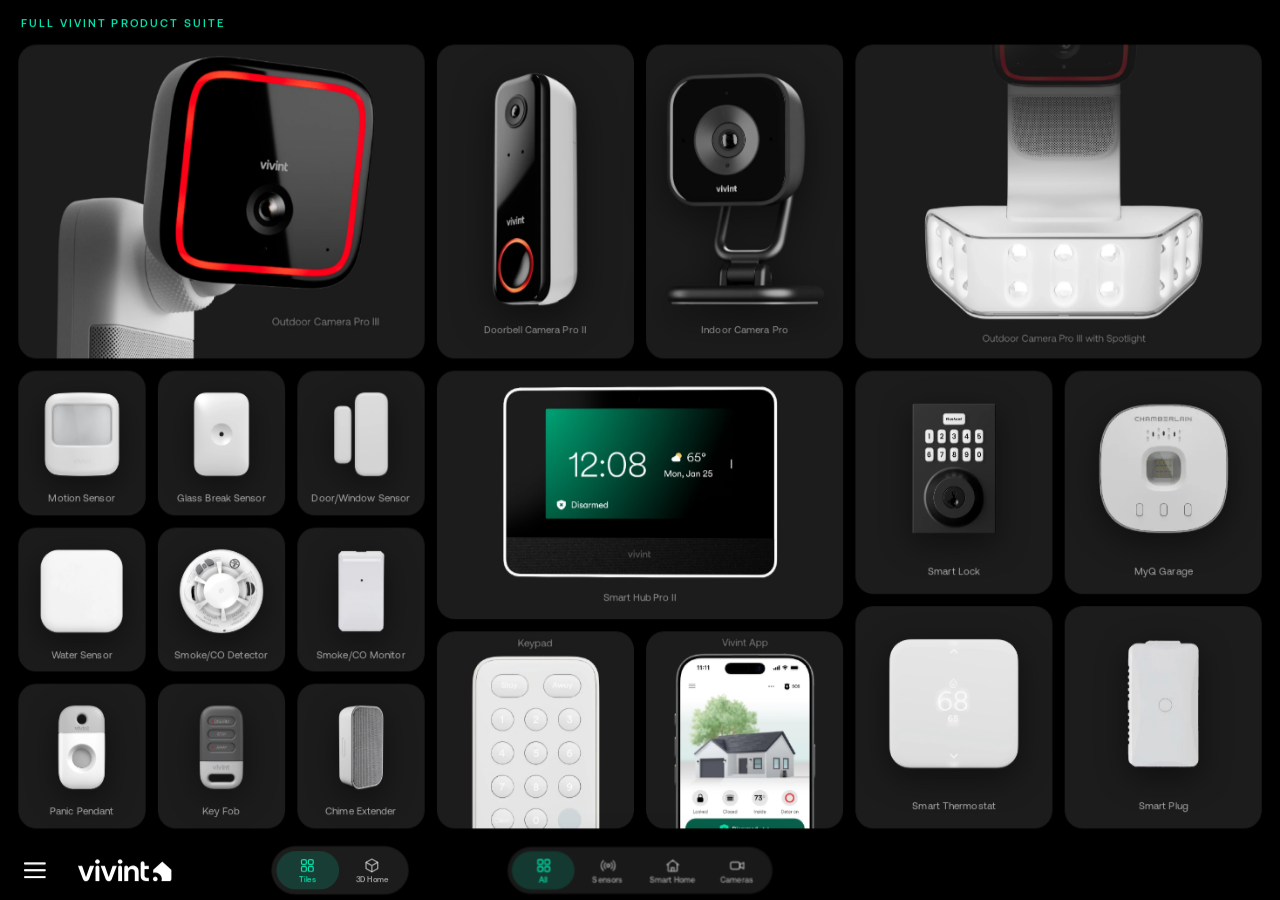
==== pitch/index.html @ 51cba49d "Auto-sync from Claude Code" ====
<!doctype html>
<html lang="en">
<head>
<meta charset="utf-8">
<meta name="viewport" content="width=device-width,initial-scale=1,maximum-scale=1,user-scalable=no,viewport-fit=cover">
<style id="appLock">/* app, not a website: no text selection, callouts, image dragging or browser zoom */
html{-webkit-text-size-adjust:100%;text-size-adjust:100%;touch-action:pan-x pan-y}
*,*::before,*::after{-webkit-user-select:none;user-select:none;-webkit-touch-callout:none;-webkit-tap-highlight-color:transparent}
input,textarea,select,[contenteditable]:not([contenteditable="false"]),[contenteditable]:not([contenteditable="false"]) *{-webkit-user-select:text;user-select:text;-webkit-touch-callout:default}
img,svg,video,canvas,a{-webkit-user-drag:none;user-drag:none}</style>
<script id="appLockJs">(function(){var no=function(e){e.preventDefault()},ed=function(t){return t&&t.closest&&t.closest('input,textarea,select,[contenteditable]:not([contenteditable="false"])')};
['gesturestart','gesturechange','gestureend'].forEach(function(t){document.addEventListener(t,no,{passive:false})});
document.addEventListener('dragstart',function(e){if(!(e.target.closest&&e.target.closest('[draggable="true"]')))e.preventDefault()},true);
document.addEventListener('selectstart',function(e){if(!ed(e.target))e.preventDefault()},true);
document.addEventListener('contextmenu',function(e){if(!ed(e.target))e.preventDefault()},true);
addEventListener('wheel',function(e){if(e.ctrlKey)e.preventDefault()},{passive:false});
addEventListener('keydown',function(e){if((e.ctrlKey||e.metaKey)&&/^(\+|=|-|_|0)$/.test(e.key))e.preventDefault()});})();</script>

<meta charset="utf-8">
<title>Fast Pitch 2027</title>
<meta name="description" content="Vivint Smart Home: one system, every corner of your home.">
<link rel="icon" type="image/png" sizes="32x32" href="assets/favicon-32.png">
<link rel="apple-touch-icon" href="../apple-touch-icon.png">
<link rel="manifest" href="../manifest.webmanifest">
<meta name="apple-mobile-web-app-capable" content="yes">
<meta name="mobile-web-app-capable" content="yes">
<meta name="apple-mobile-web-app-title" content="Smart Home Pros">
<script src="../dock.js" defer></script>

<script>window.SHPC = { app: 'pitch', picker: '../index.html?pick' }; try { localStorage.setItem('shpc_last', 'pitch'); } catch (e) {}
document.addEventListener('click', e => { if (e.target.closest && e.target.closest('[data-shpc-switch]')) { e.preventDefault(); e.stopPropagation(); location.href = window.SHPC.picker; } }, true);</script>

<meta name="apple-mobile-web-app-status-bar-style" content="black-translucent">
<meta name="theme-color" content="#000000">
<meta property="og:type" content="website">
<meta property="og:title" content="Fast Pitch 2027">
<meta property="og:description" content="Vivint Smart Home: one system, every corner of your home.">
<meta property="og:url" content="https://ethvz.github.io/Fast-Pitch/">
<meta property="og:image" content="https://ethvz.github.io/Fast-Pitch/assets/og.jpg">
<meta property="og:image:width" content="1200">
<meta property="og:image:height" content="630">
<meta name="twitter:card" content="summary_large_image">
<meta name="twitter:title" content="Fast Pitch 2027">
<meta name="twitter:image" content="https://ethvz.github.io/Fast-Pitch/assets/og.jpg">
<link rel="preconnect" href="https://fonts.googleapis.com">
<link href="https://fonts.googleapis.com/css2?family=Figtree:ital,wght@0,400;0,500;0,600;0,700;0,800;1,400;1,500&display=swap" rel="stylesheet">
<link rel="stylesheet" href="assets/appemu/appemu.css?v=1">
<style>
:root{color-scheme:dark;
  --mint:#1bfba5; --ink:#141a1a; --drawer:#111717; --bar:#141a1a; --navy:#232534;
  --beige:#edeae3; --orange:#FF8736; --vg:#05E5AF; --vo:#FF8736; --green:#1fae6b; --pink:#ee42bf; --red:#c8102e;
  --lav:#ebedfc;
}
*{box-sizing:border-box;margin:0;padding:0;-webkit-tap-highlight-color:transparent;touch-action:manipulation}
html,body{height:100%;background:#000;overflow:hidden;touch-action:manipulation}
body{position:fixed;inset:0}
body{font-family:Figtree,system-ui,sans-serif;color:#fff;-webkit-font-smoothing:antialiased}
button{font:inherit;color:inherit;background:none;border:0;cursor:pointer}
img{display:block;user-select:none;-webkit-user-drag:none}
[hidden]{display:none!important}

/* ---------- stage: fixed iPad 1376x1032 canvas scaled to fit ---------- */
#stage{position:absolute;left:50%;top:50%;width:1376px;height:1032px;transform-origin:0 0;background:#000;overflow:hidden}
#screen{position:absolute;inset:0;overflow:hidden;background:#000}
.page{position:absolute;inset:0;display:none;overflow:hidden}
.page.on{display:block}
@keyframes fade{from{opacity:0}to{opacity:1}}
.full{position:absolute;inset:0;width:100%;height:100%;object-fit:cover}
.hot{position:absolute;cursor:pointer;border-radius:14px}
.hot:active,.hot.pressed{background:rgba(255,255,255,.10)}
.scroll{position:absolute;inset:0;overflow-y:auto;overflow-x:hidden;-webkit-overflow-scrolling:touch;scrollbar-width:none}
.scroll::-webkit-scrollbar{display:none}

/* ---------- bottom bar ---------- */
#bar{position:absolute;left:0;right:0;bottom:0;height:68px;background:var(--bar);display:flex;align-items:center;z-index:20}
#burger{width:93px;height:68px;background:var(--mint);display:grid;place-items:center}
#back{width:56px;height:68px;margin-left:20px;display:grid;place-items:center}
#barlogo{height:29px;margin-left:24px}
#bar.home #back{display:none}
#bar.home #barlogo{margin-left:32px;height:34px}
#barRight{margin-left:auto;height:68px;display:flex;align-items:stretch}
.bbtn{width:92px;height:68px;display:grid;place-items:center}
.bbtn img{width:32px;height:32px}
.bbtn.on{background:var(--mint)}
.bbtn.on img,.bbtn.on svg{filter:brightness(0)}
.pricingBtn{display:flex;align-items:center;gap:12px;padding:0 24px 0 20px;font-size:19px;color:#fff}

/* ---------- drawer ---------- */
#scrim{position:absolute;inset:0;background:rgba(0,0,0,.62);z-index:40;opacity:0;pointer-events:none;transition:opacity .18s}
#drawer{position:absolute;left:0;top:0;bottom:0;width:557px;background:var(--drawer);z-index:41;transform:translateX(-100%);transition:transform .18s cubic-bezier(.2,.8,.2,1);will-change:transform}
body.menu #scrim{opacity:1;pointer-events:auto}
body.menu #drawer{transform:none}
.dlogo{position:absolute;left:52px;top:42px;height:36px}
.dsub{position:absolute;left:52px;top:86px;font-size:20px;font-weight:600}
.dsub b{color:var(--mint);font-weight:600}
.wn{position:absolute;left:377px;top:57px;height:32px;padding:0 15px;border:1.5px solid #fff;border-radius:20px;font-size:14px;font-weight:500}
.wn:before{content:"";position:absolute;left:-1px;top:-3px;width:10px;height:10px;border-radius:50%;background:var(--mint)}
.mi{position:absolute;display:flex;align-items:center;gap:16px;font-size:21px;font-weight:500;height:50px;padding-right:12px}
a.mi,a.bbtn{color:#fff;text-decoration:none}
.mi img{width:44px;height:44px}
.mi.dot:before{content:"";position:absolute;left:-12px;top:5px;width:10px;height:10px;border-radius:50%;background:var(--mint)}
.dfoot{position:absolute;left:0;right:0;bottom:0;height:65px;background:var(--mint);color:var(--ink);display:flex;align-items:center}
.dfoot .x{width:93px;height:65px;display:grid;place-items:center}
.dfoot a{font-size:14px;color:#14524a;text-decoration:underline;margin-left:auto;margin-right:52px;cursor:pointer}
.dfoot a+a{margin-left:0}

/* ---------- toast ---------- */
#toast{position:absolute;left:50%;bottom:96px;transform:translateX(-50%) translateY(20px);background:#fff;color:var(--ink);padding:14px 22px;border-radius:14px;font-size:18px;font-weight:500;z-index:90;opacity:0;pointer-events:none;transition:.25s;box-shadow:0 10px 30px rgba(0,0,0,.4);white-space:nowrap}
#toast.show{opacity:1;transform:translateX(-50%)}

/* ---------- modal layer ---------- */
.modal{position:absolute;inset:0;z-index:60;display:none}
.modal.on{display:block}
.mclose{position:absolute;width:56px;height:56px;display:grid;place-items:center}

/* ---------- placeholder ---------- */
.ph{position:absolute;inset:0;display:grid;place-items:center;text-align:center;background:var(--ink)}
.ph h2{font-size:56px;font-weight:600;margin-bottom:14px}
.ph p{font-size:20px;color:#9aa5a5}

/* ---------- military ---------- */
#p-military .sheet{position:relative;margin:964px 94px 0;width:1188px;background:#fff;color:#161616;padding:72px 120px 120px 118px}
#p-military h2{font-size:46px;font-weight:600;letter-spacing:-.5px}
#p-military .lead{font-size:29px;font-weight:500;margin:22px 0 54px}
#p-military .blk{margin-left:53px}
#p-military h3{font-size:23px;font-weight:700;margin:0 0 14px}
#p-military p,#p-military li{font-size:19px;line-height:27px}
#p-military p+h3,#p-military ul+h3,#p-military p+p{margin-top:30px}
#p-military ul{margin:4px 0 0 34px}
#p-military .faq p{margin-top:28px}
#p-military .gap{height:84px}

/* ---------- playback ---------- */
#p-playback{background:#000}
.clip{position:absolute;left:120px;top:92px;width:1052px}
.clip h2{font-size:62px;font-weight:600;line-height:1.08;margin-bottom:58px}
.row{display:flex;align-items:center;gap:22px;min-height:72px;border-bottom:1px solid #3a3a3a;font-size:22px;line-height:1.25}
.row:last-child{border-bottom:0}
.row svg{flex:none}
.clip .row{padding:16px 0 16px 6px;font-size:32px;gap:32px;min-height:106px}
.clip .row svg{width:38px;height:38px}
.tl{position:absolute;z-index:3;left:92px;top:739px;width:1189px;height:110px;border:3px solid #000;border-radius:12px;background:#232534;overflow:hidden;box-shadow:0 0 0 2px #555}
.tl i{position:absolute;top:0;bottom:0;width:2px;background:#e9e9ee}
.tl .tlcov{position:absolute;inset:0;width:1.3%;background:var(--mint)}
.note{position:absolute;left:92px;top:872px;font-size:21px;display:flex;align-items:center;gap:12px;color:#ddd}
.note b{color:#e3242b;font-weight:500}
.tabs{position:absolute;left:1173px;top:47px;width:187px;height:875px;background:var(--beige);border-radius:18px;display:flex;overflow:hidden}
.vt{flex:1;position:relative;cursor:pointer;border-right:1px solid #d7d3ca}
.vt:last-child{border:0}
.vt .lbl{position:absolute;left:50%;top:44px;transform-origin:0 0;transform:rotate(90deg) translateY(-50%);white-space:nowrap;display:flex;align-items:center;gap:16px;font-size:46px;font-weight:600}
.vt .lbl img{height:40px;filter:brightness(0);transform:none}
.vt .plus{position:absolute;left:50%;top:600px;margin-left:-20px}
.card{position:absolute;top:47px;height:875px;background:var(--beige);color:#141414;border-radius:18px;display:none}
.pill{position:absolute;top:-17px;height:36px;padding:0 30px;border-radius:20px;color:#fff;font-size:14px;font-weight:700;display:grid;place-items:center;letter-spacing:.3px}
.card h2{display:flex;align-items:center;gap:22px;font-size:66px;font-weight:600;letter-spacing:-.5px}
.card h2 img{height:46px;filter:brightness(0)}
.card .row{border-color:#555;color:#141414;font-size:25px}
.dpanel{background:#252736;border-radius:16px;padding:0 30px}
.dpanel .row{border-color:#4a4c5c;color:inherit;font-size:22.5px}
.pct{position:absolute;bottom:24px;font-size:22px;font-weight:600}
.tri{position:absolute;bottom:20px;width:0;height:0;border-left:24px solid transparent;border-right:24px solid transparent;border-bottom:40px solid}
.cx{position:absolute;width:42px;height:42px;border-radius:50%;display:grid;place-items:center;cursor:pointer}
#p-playback.pb .tabs,#p-playback.pv .tabs{display:none}
#p-playback.pb #pbCard,#p-playback.pv #pvCard{display:block}
#p-playback.pb .tl,#p-playback.pv .tl{z-index:3}
#p-playback.pb .clip,#p-playback.pv .clip{opacity:.25}
#p-playback.pb .note,#p-playback.pv .note{display:none}
#p-playback.pb .tl{background:var(--mint)} #p-playback.pb .tl i{background:#0d3a2a}
#p-playback.pv .tl{background:var(--pink)} #p-playback.pv .tl i{background:#3a0d2e}
#p-playback.pb .tl .tlcov,#p-playback.pv .tl .tlcov{display:none}
.sidetab{position:absolute;top:47px;height:875px;background:var(--beige);border-radius:18px;cursor:pointer;display:none}
#p-playback.pb #pvSide,#p-playback.pv #pbSide{display:block}

/* ---------- buyouts ---------- */
#p-buyouts{background:var(--ink)}
#p-buyouts h2{position:absolute;left:104px;top:86px;font-size:80px;font-weight:600;letter-spacing:-1px}
.steps{position:absolute;left:106px;top:286px}
.step{display:flex;gap:38px;align-items:flex-start;margin-bottom:58px;position:relative}
.step .n{width:92px;height:92px;flex:none;border-radius:50%;background:var(--orange);display:grid;place-items:center;font-size:38px;color:#1a1a1a;font-weight:500}
.step p{font-size:35px;line-height:42px;padding-top:4px}
.step:not(:last-child):after{content:"";position:absolute;left:45px;top:96px;height:62px;border-left:3px dashed #fff}
.gcard{position:absolute;left:640px;top:330px;width:660px;height:430px;border-radius:28px;background:linear-gradient(135deg,#3c3f40,#202323 60%,#191c1c);transform:rotate(9deg);box-shadow:0 30px 60px rgba(0,0,0,.6)}
.gcard .up{position:absolute;left:150px;top:40px;font-size:42px;color:var(--orange);font-weight:300;letter-spacing:1px}
.gcard .amt{position:absolute;left:84px;top:78px;font-size:148px;color:var(--orange);font-weight:300;letter-spacing:-3px}
.gcard img{position:absolute;right:70px;bottom:52px;height:42px}
.fine{position:absolute;left:104px;top:846px;width:690px;font-size:12.5px;line-height:16px;color:#8b9292}

/* ---------- social / psa ---------- */
#p-social{background:var(--navy)}
#p-social h2,#p-psa h2.t{position:absolute;left:104px;top:96px;font-size:64px;font-weight:600}
#p-psa{background:#1f2230}
#p-psa h2.t{left:60px;top:44px;font-size:42px;font-weight:500}
#p-psa .doc{margin:122px auto 40px;width:1340px}
#p-psa .doc img{width:100%}

/* ---------- moves ---------- */
#p-moves{background:var(--beige);color:#141414}
#p-moves h2{position:absolute;left:64px;top:58px;font-size:90px;font-weight:700;letter-spacing:-.5px}
.mcard{position:absolute;top:240px;width:402px;height:684px;background:#fff;border-radius:26px;padding:28px 26px}
.mcard img{width:100%;height:192px;object-fit:cover;border-radius:10px}
.mcard h3{font-size:29px;font-weight:600;line-height:38px;margin:52px 0 22px}
.mcard p{font-size:18.5px;line-height:27px;color:#333}
.mcard small{display:block;font-size:12.5px;color:#666;margin-top:22px}
.mcard .price{position:absolute;left:26px;bottom:32px;height:50px;width:150px;padding:0;border:1.5px solid #333;border-radius:25px;display:grid;place-items:center;font-size:19px}

/* ---------- protection ---------- */
#p-protection{background:var(--navy)}
#p-protection h2{position:absolute;left:82px;top:96px;font-size:60px;font-weight:600;line-height:66px}
.wlist{position:absolute;left:84px;top:268px;width:1100px}
.wlist .row{padding:16px 0 16px 20px;font-size:32px;min-height:106px;border-color:#4a4c5c}
.ptab{position:absolute;left:1004px;top:50px;width:336px;height:848px;background:var(--beige);border:5px solid var(--mint);border-radius:16px;cursor:pointer;color:#141414}
.ptab .lbl{position:absolute;left:50%;top:160px;transform-origin:0 0;transform:rotate(90deg) translateY(-50%);white-space:nowrap;font-size:42px;font-weight:700}
.cov{position:absolute;left:100px;top:48px;width:1236px;height:852px;background:var(--beige);border:5px solid var(--mint);border-radius:18px;color:#141414;padding:48px 52px}
.cov h3{font-size:30px;font-weight:700;line-height:33px;margin-bottom:30px}
.cov table{width:100%;border-collapse:collapse;font-size:13px}
.cov td,.cov th{border:1.5px solid #222;padding:4px 8px;height:31px;vertical-align:middle}
.cov th{font-size:12.5px;font-weight:700;text-align:center;color:#fff;height:32px}
.cov th:first-child{color:#141414;background:#fff;text-align:left}
.cov td{text-align:center;background:#fff}
.cov td:first-child{text-align:left;width:300px}
.cov td.pk{background:#fdf2fa}.cov td.gr{background:#eefaf3}.cov td.or{background:#f8f6f1}
.cov small{font-size:10px;display:block;color:#555}

/* ---------- monitoring ---------- */
#p-monitoring{background:var(--ink)}
.mtab{position:absolute;inset:0;display:none}
.mtab.on{display:block}

/* ---------- about / patents ---------- */
#awardTile{position:absolute;left:1060px;top:290px;width:286px;height:364px;border-radius:18px;object-fit:cover;transition:opacity .5s}
#p-patents{background:#000}
#p-patents h2{position:absolute;left:62px;top:70px;font-size:90px;font-weight:600}
#p-patents .sc{position:absolute;right:0;top:222px;display:flex;align-items:center;gap:20px;font-size:15px;letter-spacing:2px;color:#aaa}
#p-patents .sc:after{content:"";width:200px;height:1.5px;background:#777}
.prow{position:absolute;left:0;height:170px;display:flex;gap:20px;will-change:transform}
.pc{flex:none;width:430px;height:166px;background:#fff;color:#111;padding:14px 18px;position:relative;overflow:hidden}
.pc .no{font-size:7px;color:#666}
.pc h4{font-size:14px;font-weight:600;line-height:16px;margin:4px 0 0;width:270px;max-height:50px;overflow:hidden}
.pc .seal{position:absolute;left:18px;bottom:16px;width:52px;height:52px;border-radius:50%;border:2px solid #888;background:radial-gradient(circle,#ddd 30%,#999 32%,#eee 36%,#bbb 60%,#fff 62%)}
.pc .ab{position:absolute;left:84px;right:160px;bottom:16px;height:62px;background:repeating-linear-gradient(#bbb 0 2px,transparent 2px 7px)}
.pc svg{position:absolute;right:12px;bottom:12px}
@keyframes mq{from{transform:translateX(0)}to{transform:translateX(-50%)}}
@keyframes mqr{from{transform:translateX(-50%)}to{transform:translateX(0)}}

/* ---------- pricing modal ---------- */
#p-pricing{background:#000}
#p-pricing h3{position:absolute;left:38px;top:84px;font-size:36px;font-weight:500;letter-spacing:.5px}
.seg{position:absolute;left:40px;top:154px;height:58px;border:2px solid #fff;border-radius:30px;display:flex;padding:4px}
.seg button{padding:0 18px;border-radius:24px;font-size:16px;font-weight:500}
.seg button.on{background:#fff;color:#111}
.kit{position:absolute;left:40px;width:1296px;height:348px;background:#161c1c;border-radius:18px}
.kit img{position:absolute;left:44px;top:48px;width:340px}
.kit h4{position:absolute;left:476px;top:50px;font-size:34px;font-weight:600}
.kit h4 em{font-style:italic;font-size:22px;font-weight:400;margin-left:18px}
.kit .ln{position:absolute;left:476px;right:30px;top:112px;border-top:1px solid #3d4444}
.kc{position:absolute;top:134px}
.kc .k{font-size:15px;color:#aab2b2}
.kc .v{font-size:36px;margin-top:10px}
.kc .s{font-size:9.5px;color:#aab2b2;margin-top:4px;line-height:13px}
.kc .s b{color:var(--orange);font-weight:500}

/* ---------- comparison ---------- */
#p-comparisons{background:var(--beige);color:#141414}
#p-comparisons .eye{position:absolute;left:62px;top:56px;font-size:17px;font-weight:600;letter-spacing:1px}
#p-comparisons h2{position:absolute;left:60px;top:84px;font-size:72px;font-weight:600;letter-spacing:-1px}
.cmp{position:absolute;left:62px;top:196px;border-collapse:separate;border-spacing:0 0;table-layout:fixed;width:1272px}
.cmp th{font-size:15px;font-weight:500;height:46px;text-align:center;vertical-align:middle}
.cmp td{height:57.5px;text-align:center;vertical-align:middle;padding:0}
.cmp td.l{text-align:left;font-size:15px;line-height:17px;width:264px;padding-right:12px}
.cmp td.v{background:var(--navy);width:196px;border-bottom:3px solid var(--beige);box-shadow:4px 0 8px rgba(0,0,0,.12)}
.cmp td.c{background:#f7f6f3;border:4px solid var(--beige);border-width:0 7px 4px}
.cmp .rate td{font-size:16px;font-weight:600}
.cmp .rate td.v{font-size:24px;color:#fff}

/* ---------- reviews ---------- */
#p-reviews{background:#fff;color:#141414}
#p-reviews .hero{position:absolute;left:24px;top:44px;width:1326px;height:526px;border-radius:18px;object-fit:cover}
.rtrack{position:absolute;left:0;top:626px;display:flex;gap:18px;animation:mq 60s linear infinite}
.rc{flex:none;width:494px;height:284px;background:var(--lav);border-radius:18px;padding:34px 34px}
.rc .top{display:flex;justify-content:space-between}
.rc b{font-size:20px;font-weight:600}
.rc .d{font-size:16px;color:#666;margin-top:6px}
.rc .st{font-size:27px;letter-spacing:2px;line-height:22px}
.rc h4{font-size:20px;font-weight:600;margin:36px 0 12px}
.rc p{font-size:17px;color:#555;line-height:25px}

/* ---------- AI modal ---------- */
#m-ai{background:rgba(0,0,0,.55)}
.aibox{position:absolute;left:110px;top:48px;width:1156px;height:870px;background:#fff;border-radius:22px;color:#151515}
.aibox .img{position:absolute;left:62px;top:54px;width:432px;height:564px;border-radius:18px 18px 0 0;object-fit:cover}
.aibox .prods{position:absolute;left:62px;top:618px;width:432px;height:176px;background:#eef0fb;border-radius:0 0 18px 18px;padding:18px 24px}
.aibox .prods h5{font-size:15px;font-weight:700;letter-spacing:.3px}
.chips{display:flex;gap:8px;margin-top:14px}
.chip{flex:1;max-width:132px;background:#f6f7fd;border-radius:10px;padding:16px 8px 12px;text-align:center;font-size:14.5px;min-height:118px;justify-content:center;line-height:16px;display:flex;flex-direction:column;align-items:center;gap:8px}
.chips.one .chip{max-width:none}
.aibox h2{position:absolute;left:538px;top:50px;font-size:62px;font-weight:600;letter-spacing:-.5px;line-height:62px;width:560px}
.aibox .tag{display:inline-block;line-height:1;vertical-align:middle;margin-left:14px;background:var(--orange);color:#3a1405;font-size:11px;font-weight:700;padding:5px 12px;border-radius:12px;letter-spacing:.3px;position:relative;top:-6px}
.aibody{position:absolute;left:538px;width:570px}
.aibody .q{display:flex;gap:24px;font-style:italic;font-size:20px;line-height:24px;padding-bottom:22px;border-bottom:1.5px solid #333}
.aibody .q svg{flex:none;margin-top:2px}
.aibody h6{font-size:15px;font-weight:700;letter-spacing:.3px;margin:30px 0 8px}
.aibody p.t{font-size:20px;line-height:24px}
.aibody .fn{font-style:italic;font-size:14px;margin-top:22px}
.aix{position:absolute;right:26px;top:24px;width:40px;height:40px;border-radius:50%;background:#111;display:grid;place-items:center}


/* ---------- outdoor camera pro ---------- */
.otab{position:absolute;inset:0;display:none}

.otab.on{display:block}
.ovid{position:absolute;object-fit:cover;background:transparent;opacity:0;transition:opacity .22s ease}.ovid.rdy{opacity:1}
.tip{position:absolute;background:#262938;color:#e8e9ef;border-radius:12px;font-size:12.5px;line-height:18px;text-align:center;padding:30px 30px 22px;display:none;box-shadow:0 10px 30px rgba(0,0,0,.4)}
.tip.on{display:block}
.tip b{font-weight:700}
.tip .tx{position:absolute;right:2px;top:0;width:44px;height:44px;z-index:2;display:grid;place-items:center;cursor:pointer}
.dim{position:absolute;background:rgba(237,234,227,.6);pointer-events:none;opacity:0;transition:opacity .35s ease}.dim.on{opacity:1}
.cpill{display:flex;align-items:center;justify-content:center;border-radius:20px;font-size:16px;font-weight:500;color:#1b1d24;background:linear-gradient(160deg,rgba(255,255,255,.75),rgba(255,255,255,.35));border:1px solid rgba(20,30,60,.22);box-shadow:inset 0 1px 0 #fff,0 3px 10px rgba(0,0,0,.1);-webkit-backdrop-filter:blur(14px);backdrop-filter:blur(14px);transition:background .25s,color .25s}
.cpill.on{color:#14161c;font-weight:600;background:linear-gradient(170deg,rgba(255,255,255,.98),rgba(255,255,255,.7));border-color:rgba(255,255,255,.95);box-shadow:inset 0 1px 0 #fff,0 6px 18px rgba(20,30,60,.22),0 0 0 2px rgba(27,251,165,.55)}
/* ---------- door/window sensor toggle ---------- */
.dwseg{position:absolute;left:44px;top:869px;bottom:auto;height:60px;box-sizing:border-box;display:flex;padding:5px;border-radius:30px;background:rgba(20,26,26,.72);border:1.5px solid rgba(255,255,255,.85);backdrop-filter:blur(6px);-webkit-backdrop-filter:blur(6px)}
.dwseg .ind{position:absolute;left:5px;top:5px;bottom:5px;width:calc(50% - 5px);border-radius:22px;background:#fff;will-change:transform}
.dwseg button{position:relative;flex:1 1 0;height:100%;padding:0 24px;border-radius:22px;font-size:17px;font-weight:500;color:#fff;white-space:nowrap;transition:color .2s}
.dwseg button.on{color:#141a1a}
.dwseg{touch-action:none}

/* ---------- liquid glass ---------- */
#stage{background:
 radial-gradient(34% 30% at 82% 17%,rgba(70,140,255,.20),transparent 72%),
 radial-gradient(40% 36% at 86% 78%,rgba(27,200,170,.16),transparent 72%),
 radial-gradient(36% 34% at 14% 82%,rgba(110,90,220,.13),transparent 72%),#040606}
#screen{background:transparent}
.amb{display:none;background:
 radial-gradient(34% 30% at 82% 18%,rgba(70,140,255,.20),transparent 72%),
 radial-gradient(40% 36% at 86% 82%,rgba(27,200,170,.16),transparent 72%),
 radial-gradient(36% 34% at 14% 86%,rgba(110,90,220,.13),transparent 72%),#040606}
#p-home{overflow:visible}
.lg{position:absolute;border-radius:20.5px;
 background:linear-gradient(155deg,rgba(255,255,255,.16) 0%,rgba(255,255,255,.06) 28%,rgba(255,255,255,.025) 62%,rgba(255,255,255,.07) 100%);
 box-shadow:inset 0 1px 0 rgba(255,255,255,.38),inset 0 -1px 0 rgba(255,255,255,.07),inset 1px 0 0 rgba(255,255,255,.10),inset 0 0 22px rgba(255,255,255,.035),0 14px 30px rgba(0,0,0,.5)}
.lg:before{content:"";position:absolute;inset:0;border-radius:inherit;padding:1px;
 background:linear-gradient(140deg,rgba(255,255,255,.55),rgba(255,255,255,.08) 30%,rgba(255,255,255,0) 55%,rgba(255,255,255,.22) 100%);
 -webkit-mask:linear-gradient(#000 0 0) content-box,linear-gradient(#000 0 0);-webkit-mask-composite:xor;mask-composite:exclude}

#bar{background:linear-gradient(180deg,rgba(255,255,255,.10),rgba(255,255,255,.035));
 -webkit-backdrop-filter:blur(26px) saturate(180%);backdrop-filter:blur(26px) saturate(180%);
 border-top:1px solid rgba(255,255,255,.18);box-shadow:inset 0 1px 0 rgba(255,255,255,.10),0 -10px 30px rgba(0,0,0,.35)}
#burger{width:78px;height:52px;margin-left:8px;border-radius:16px;
 background:linear-gradient(160deg,rgba(120,255,205,.98),rgba(27,251,165,.9) 50%,rgba(22,215,150,.88));
 box-shadow:inset 0 1px 0 rgba(255,255,255,.65),inset 0 -2px 6px rgba(0,80,50,.35),0 4px 14px rgba(27,251,165,.28);
 border:1px solid rgba(255,255,255,.35)}
.bbtn.on{background:linear-gradient(160deg,rgba(60,255,185,.9),rgba(27,251,165,.6));box-shadow:inset 0 1px 0 rgba(255,255,255,.6)}
.hbtns{display:flex;gap:14px;align-items:center;height:68px;padding-right:22px}
.gbtn{width:46px;height:46px;border-radius:50%;display:grid;place-items:center;color:#fff;
 background:linear-gradient(160deg,rgba(255,255,255,.22),rgba(255,255,255,.06));
 border:1px solid rgba(255,255,255,.32);box-shadow:inset 0 1px 0 rgba(255,255,255,.45),0 4px 12px rgba(0,0,0,.35)}
#drawer{background:linear-gradient(170deg,rgba(40,52,52,.62),rgba(12,18,18,.72));
 -webkit-backdrop-filter:blur(30px) saturate(180%);backdrop-filter:blur(30px) saturate(180%);
 border-right:1px solid rgba(255,255,255,.16);box-shadow:inset -1px 0 0 rgba(255,255,255,.06),20px 0 50px rgba(0,0,0,.45)}
#scrim{background:rgba(0,0,0,.38)}
.dfoot{background:linear-gradient(180deg,rgba(60,255,185,.85),rgba(27,251,165,.62));border-top:1px solid rgba(255,255,255,.4);box-shadow:inset 0 1px 0 rgba(255,255,255,.5)}

/* ---------- floating controls (no footer bar) ---------- */
#bar{background:none!important;border:0!important;box-shadow:none!important;-webkit-backdrop-filter:none!important;backdrop-filter:none!important;padding:0 14px;gap:10px;pointer-events:none}
#bar>*{pointer-events:auto}
.fglass,#back,#barlogo,.bbtn,.pricingBtn{background:linear-gradient(160deg,rgba(255,255,255,.20),rgba(255,255,255,.06));
 -webkit-backdrop-filter:blur(22px) saturate(180%);backdrop-filter:blur(22px) saturate(180%);
 border:1px solid rgba(255,255,255,.30);box-shadow:inset 0 1px 0 rgba(255,255,255,.45),0 6px 18px rgba(0,0,0,.40)}
#burger{width:68px;height:48px;margin:0;border-radius:24px}
#back{width:48px;height:48px;margin:0;border-radius:50%}
#barlogo,#bar.home #barlogo{height:48px;margin:0;padding:12px 22px;border-radius:24px;box-sizing:border-box;width:auto}
#barRight{margin-left:auto;height:68px;display:flex;align-items:center;gap:10px}
.bbtn{width:48px;height:48px;border-radius:50%;flex:none}
.bbtn img{width:24px;height:24px}
.bbtn.on{background:linear-gradient(160deg,rgba(120,255,205,.98),rgba(27,251,165,.9) 50%,rgba(22,215,150,.88));border-color:rgba(255,255,255,.45)}
.pricingBtn{height:48px;border-radius:24px;padding:0 22px 0 18px}
.hbtns{padding-right:0;gap:10px}
.gbtn{width:48px;height:48px}

/* ---------- home category filter ---------- */
body:not(.ishome) #screen::after{display:none;content:"";position:absolute;left:0;right:0;bottom:0;height:46px;background:linear-gradient(rgba(4,6,6,0),#040606);pointer-events:none;z-index:15}
#homeTrack{position:absolute;left:0;top:0;width:5504px;height:964px;will-change:transform}
.hpane{position:absolute;top:0;width:1376px;height:964px}
#homeAll{left:0}
.hcat .ht{animation:none}
.hcat{display:flex;flex-direction:column;gap:14px;padding:17px 20px 16px}
.hrow{display:flex;gap:14px;min-height:0}
.hcat .ht{min-width:0;flex-basis:0}
.hcat .ht img{object-fit:contain}
.ht img.cp{inset:auto;left:50%;top:45%;width:auto;height:64%;max-width:86%;transform:translate(-50%,-50%);object-fit:contain;filter:drop-shadow(0 10px 18px rgba(0,0,0,.45))}
.ht.abs .cl,.sm .cl{font-size:11.5px!important;bottom:7%!important}.ht.abs img.cp,.sm img.cp{height:56%;top:44%}
#flipLayer .fa,#flipLayer .fb{position:absolute;inset:0;transition:opacity .5s ease}#flipLayer .fb{opacity:0}
.ht .cl{position:absolute;left:0;right:0;bottom:7%;text-align:center;font-size:15px;font-weight:400;color:rgba(255,255,255,.62);letter-spacing:.1px;pointer-events:none}
.hhead{flex:none;padding:14px 10px 4px;animation:tilein .4s cubic-bezier(.2,.8,.2,1) both}
.hhead .eb{font-size:14px;font-weight:700;letter-spacing:2.2px;color:var(--mint);text-transform:uppercase}
.hhead h2{font-size:50px;font-weight:600;letter-spacing:-1px;line-height:1.05;margin-top:8px;text-wrap:balance}
.hhead h2 span{color:rgba(255,255,255,.55)}
.hcat[hidden]{display:none}
.ht{position:relative;flex:none;cursor:pointer;animation:tilein .35s cubic-bezier(.2,.8,.2,1) both}
.ht .lg{inset:0;left:0;top:0;width:100%;height:100%}
.ht img{position:absolute;inset:0;width:100%;height:100%}
.ht:active{transform:scale(.98)}
@keyframes slidel{from{opacity:0;transform:translateX(220px) scale(.97)}to{opacity:1;transform:none}}
@keyframes slider{from{opacity:0;transform:translateX(-220px) scale(.97)}to{opacity:1;transform:none}}
.swl{animation:slidel .34s cubic-bezier(.2,.8,.2,1) both}.swr{animation:slider .34s cubic-bezier(.2,.8,.2,1) both}
.swl .ht,.swr .ht{animation:none}
#p-home{touch-action:pan-y}
@keyframes tilein{from{opacity:0;transform:translateY(14px) scale(.98)}to{opacity:1;transform:none}}
#homeSeg{position:absolute;left:50%;top:10px;transform:translateX(-50%);height:48px;display:none;padding:4px;border-radius:24px;gap:2px;
 background:linear-gradient(160deg,rgba(255,255,255,.20),rgba(255,255,255,.06));-webkit-backdrop-filter:blur(22px) saturate(180%);backdrop-filter:blur(22px) saturate(180%);
 border:1px solid rgba(255,255,255,.30);box-shadow:inset 0 1px 0 rgba(255,255,255,.45),0 6px 18px rgba(0,0,0,.40)}
#bar.home #homeSeg{display:flex}
#homeSeg button{height:38px;padding:0 20px;border-radius:19px;font-size:16px;font-weight:600;color:#fff;transition:background .2s,color .2s}
#homeSeg button{position:relative;z-index:1}
#homeSeg button.on{color:#0d1414}
#homeSeg .sind{position:absolute;top:4px;height:38px;border-radius:19px;background:linear-gradient(160deg,rgba(120,255,205,.98),rgba(27,251,165,.9));box-shadow:inset 0 1px 0 rgba(255,255,255,.6);will-change:transform,width}

/* ---------- long product pages ---------- */
.lpage{touch-action:pan-y;position:absolute;inset:0;overflow-y:auto;overflow-x:hidden;scroll-snap-type:y mandatory;scroll-behavior:smooth;-webkit-overflow-scrolling:touch;scrollbar-width:none}
.lpage::-webkit-scrollbar{display:none}
.lpage .otab,.psec{position:relative;display:block;height:1032px;overflow:hidden;scroll-snap-align:start;scroll-snap-stop:normal}
.lpage .otab.tall{height:auto}
.vlib{position:absolute;inset:0;padding:96px 60px 0;background:#000}
.vlib .eb{font-size:13px;letter-spacing:2.2px;font-weight:600;color:var(--mint);text-transform:uppercase}
.vlib h2{margin:8px 0 22px;font-size:40px;font-weight:600;letter-spacing:-.5px;color:#fff}.vlib h2 span{color:rgba(255,255,255,.45)}
.vfil{display:flex;gap:10px;margin-bottom:26px}.vfil b{padding:10px 20px;border-radius:22px;font-size:16px;font-weight:500;color:#fff;background:linear-gradient(160deg,rgba(255,255,255,.18),rgba(255,255,255,.05));border:1px solid rgba(255,255,255,.28)}.vfil b.on{background:linear-gradient(170deg,rgba(255,255,255,.42),rgba(255,255,255,.14));border-color:rgba(255,255,255,.6)}
.vgrid{display:grid;grid-template-columns:repeat(3,1fr);gap:22px}
.vcard{border-radius:20px;overflow:hidden;background:linear-gradient(160deg,rgba(255,255,255,.1),rgba(255,255,255,.03));border:1px solid rgba(255,255,255,.14);box-shadow:inset 0 1px 0 rgba(255,255,255,.2),0 10px 26px rgba(0,0,0,.4);cursor:pointer}
.vthumb{position:relative;aspect-ratio:16/9;background:linear-gradient(135deg,#0d1514,#18221f 50%,#0c1312);overflow:hidden}
.vthumb:after{content:"";position:absolute;inset:0;background:linear-gradient(100deg,transparent 30%,rgba(255,255,255,.07) 50%,transparent 70%);transform:translateX(-100%);animation:vshim 2.4s ease-in-out infinite}
@keyframes vshim{to{transform:translateX(100%)}}
.vplay{position:absolute;left:50%;top:50%;width:58px;height:58px;margin:-29px 0 0 -29px;border-radius:50%;display:grid;place-items:center;background:linear-gradient(160deg,rgba(255,255,255,.34),rgba(255,255,255,.1));border:1px solid rgba(255,255,255,.5);-webkit-backdrop-filter:blur(10px);backdrop-filter:blur(10px)}
.vdur{position:absolute;right:10px;bottom:10px;padding:3px 8px;border-radius:8px;font-size:12px;color:#fff;background:rgba(0,0,0,.45)}
.vmeta{padding:14px 16px 16px}.vmeta i{display:block;height:12px;border-radius:6px;background:rgba(255,255,255,.18);width:72%}.vmeta i+i{margin-top:9px;width:40%;background:rgba(255,255,255,.09)}

.otab[data-t=hist]{background:#000!important}
.hx{position:absolute;inset:0;padding:86px 56px 0;color:#fff}
.hx .hh{display:flex;align-items:center;gap:22px;height:58px}
.hx h2{font-size:44px;font-weight:600;letter-spacing:-.6px;margin:0}
.hx .htog{position:relative;left:auto!important;top:auto!important;height:50px;padding:4px}
.hx .htog button{font-size:17px}
.hgrid{display:grid;grid-template-columns:168px repeat(4,1fr);column-gap:14px;row-gap:12px;margin-top:22px}
.hgrid .hd{display:flex;flex-direction:column;align-items:center;justify-content:flex-end;gap:10px;height:132px;font-size:15px;font-weight:500;text-align:center;transition:opacity .35s}
.hgrid .hd img{height:76px;object-fit:contain;filter:drop-shadow(0 6px 12px rgba(0,0,0,.5))}
.hgrid .rl{display:flex;align-items:center;font-size:17px;font-weight:600;line-height:1.2}
.hc{display:flex;align-items:center;justify-content:center;text-align:center;min-height:76px;padding:10px 16px;border-radius:16px;font-size:13.5px;line-height:1.38;color:rgba(255,255,255,.72);background:linear-gradient(160deg,rgba(255,255,255,.09),rgba(255,255,255,.03));border:1px solid rgba(255,255,255,.12);box-shadow:inset 0 1px 0 rgba(255,255,255,.12);box-sizing:border-box;transition:opacity .35s}
.hc.p3{color:#fff;background:linear-gradient(160deg,rgba(27,251,165,.2),rgba(27,251,165,.06));border-color:rgba(27,251,165,.45);box-shadow:inset 0 1px 0 rgba(255,255,255,.2),0 6px 18px rgba(0,0,0,.35)}
.hc svg{opacity:.8}
.hx .fd{opacity:.28}
.hcmp{display:flex;justify-content:center;padding-top:4px}
.hx .cpill{position:relative;height:40px;width:118px;color:#fff;background:linear-gradient(160deg,rgba(255,255,255,.2),rgba(255,255,255,.06));border:1px solid rgba(255,255,255,.35);box-shadow:inset 0 1px 0 rgba(255,255,255,.4),0 4px 12px rgba(0,0,0,.35)}
.hx .cpill.on{color:#fff;background:linear-gradient(170deg,rgba(255,255,255,.42),rgba(255,255,255,.14));border-color:rgba(27,251,165,.8);box-shadow:inset 0 1px 0 rgba(255,255,255,.7),0 0 0 2px rgba(27,251,165,.45),0 6px 18px rgba(0,0,0,.4)}
.fgrid{display:grid;grid-template-columns:repeat(3,1fr);gap:22px;margin-top:20px}
.fcol .hd{height:auto;display:flex;flex-direction:column;align-items:center;gap:8px;font-size:15px;font-weight:500;margin-bottom:14px}
.fcol .hd img{height:66px;filter:drop-shadow(0 6px 12px rgba(0,0,0,.5))}
.fcol .big{width:100%;aspect-ratio:639/361;object-fit:cover;border-radius:18px;display:block}
.fcol .sm{display:grid;grid-template-columns:333fr 285fr;gap:10px;margin-top:10px}.fcol .sm img{width:100%;height:205px;object-fit:cover;border-radius:14px;display:block}
.fnote{margin-top:14px;padding:14px 16px;border-radius:16px;font-size:13px;line-height:1.4;color:rgba(255,255,255,.72);background:linear-gradient(160deg,rgba(27,251,165,.14),rgba(27,251,165,.04));border:1px solid rgba(27,251,165,.35)}
.fnote b{display:block;color:#fff;font-weight:600;margin-top:6px}.fnote b:first-child{margin-top:0}


/* ===== Doorbell Camera Pro (Gen 2) ===== */
.otab.db{background:#000}
.db .eb{font-size:13px;letter-spacing:2.2px;font-weight:600;color:var(--mint);text-transform:uppercase}
.dbh-vid{position:absolute;left:0;top:0;width:1376px;height:1032px;object-fit:cover}
.dbh-scrim{position:absolute;inset:0;background:linear-gradient(90deg,rgba(0,0,0,.72),rgba(0,0,0,.35) 38%,transparent 60%),linear-gradient(0deg,rgba(0,0,0,.45),transparent 25%);pointer-events:none}
.otab.db[data-t=hero]{height:1032px!important}
.dbh-txt{position:absolute;left:72px;top:330px;width:560px;z-index:2}
.dbh-txt h1{font-size:84px;line-height:.98;font-weight:600;letter-spacing:-2px;margin:16px 0 22px}
.dbh-txt p{font-size:21px;line-height:1.4;color:rgba(255,255,255,.62);margin:0;max-width:420px}
.dbh-img{position:absolute;left:760px;top:70px;height:860px;transform:rotate(-4deg);filter:drop-shadow(0 30px 60px rgba(0,0,0,.6))}
.dbai{position:absolute;right:44px;top:44px;width:84px;height:84px;border-radius:50%;font-size:30px;font-weight:600;color:#fff;background:linear-gradient(160deg,rgba(255,255,255,.22),rgba(255,255,255,.06));border:1.5px solid rgba(27,251,165,.7);box-shadow:inset 0 1px 0 rgba(255,255,255,.45),0 0 22px rgba(27,251,165,.25);-webkit-backdrop-filter:blur(14px);backdrop-filter:blur(14px)}
.dbf-vis{position:absolute;left:560px;top:0;width:816px;height:964px;-webkit-mask:linear-gradient(90deg,transparent,#000 90px);mask:linear-gradient(90deg,transparent,#000 90px)}
.dbf-vis img{position:absolute;inset:0;width:100%;height:100%;object-fit:cover;mix-blend-mode:screen;opacity:0;transition:opacity .45s ease}
.dbf-vis img.on{opacity:1}
.dbf-h{position:absolute;left:62px;top:140px;width:520px;font-size:68px;line-height:1.02;font-weight:600;letter-spacing:-1.4px;margin:0;transition:opacity .25s}
.dbf-list{position:absolute;left:62px;top:470px;width:416px}
.dbf-row{position:relative;display:flex;align-items:center;gap:18px;height:60px;padding:0 0 0 38px;font-size:22px;color:rgba(255,255,255,.55);cursor:pointer;transition:color .25s}
.dbf-row img{width:34px;height:34px;opacity:.6;transition:opacity .25s}
.dbf-row.on{color:#fff;font-weight:500}.dbf-row.on img{opacity:1}
.dbf-sel,.dbt-sel{position:absolute;pointer-events:none;border-radius:30px;background:linear-gradient(165deg,rgba(255,255,255,.24),rgba(255,255,255,.06) 55%,rgba(255,255,255,.1));border:1px solid rgba(255,255,255,.42);box-shadow:inset 0 1px 0 rgba(255,255,255,.55),inset 0 -1px 0 rgba(255,255,255,.1),0 8px 22px rgba(0,0,0,.35);transition:transform .45s cubic-bezier(.22,.9,.2,1)}
.dbf-sel{left:0;top:5px;width:416px;height:50px;border-radius:25px}
.dbphone{position:absolute;left:204px;top:36px;width:447px;height:899px;border-radius:72px;box-sizing:border-box;border:3px solid rgba(235,238,238,.9);background:#000;padding:13px 14px;box-shadow:0 30px 70px rgba(0,0,0,.6),inset 0 0 0 1px rgba(0,0,0,.6);transition:opacity .35s ease,transform .45s cubic-bezier(.22,.9,.2,1)}
.dbphone video{width:100%;height:100%;object-fit:cover;border-radius:58px;display:block;background:#000;opacity:0;transition:opacity .25s}
.dbphone video.rdy{opacity:1}
.dbphone.off{opacity:0;transform:translateX(-40px) scale(.97);pointer-events:none}
.dbhub{position:absolute;left:0;top:0;width:780px;height:964px;mix-blend-mode:screen;opacity:0;transition:opacity .4s ease;pointer-events:none}
.dbhub.on{opacity:1}
.dbeb{position:absolute;right:118px;top:98px;font-size:18px;letter-spacing:2px;font-weight:600;text-transform:uppercase}
.dbtiles{position:absolute;left:792px;top:270px;width:494px;height:494px}
.dbt{position:absolute;width:150px;height:154px;display:flex;flex-direction:column;align-items:center;justify-content:center;gap:10px;font-size:19px;line-height:1.2;text-align:center;color:rgba(255,255,255,.6);cursor:pointer;transition:color .25s}
.dbt img{width:44px;height:44px;opacity:.75;transition:opacity .25s}
.dbt.on{color:#fff;font-weight:500}.dbt.on img{opacity:1}
.dbt-sel{left:0;top:0;width:150px;height:154px;border-radius:22px}
#dbCmp{position:absolute;inset:0}
.dbc-h{position:absolute;left:62px;top:56px;font-size:64px;font-weight:600;letter-spacing:-1.2px;margin:0}
.dbc-vs{position:absolute;left:420px;top:184px;display:flex;align-items:center;gap:22px;font-size:26px;font-weight:600}.dbc-vs:before{content:"";width:70px;height:2px;background:rgba(255,255,255,.4)}
.dbc-me{position:absolute;left:62px;top:248px;width:290px}
.dbc-me h3{font-size:30px;line-height:1.15;font-weight:600;margin:14px 0 0}
.dbc-me img{position:absolute;left:10px;top:200px;height:440px;filter:drop-shadow(0 20px 40px rgba(0,0,0,.6))}
.dbc-div{position:absolute;left:360px;top:256px;width:1px;height:650px;background:linear-gradient(rgba(255,255,255,.3),rgba(255,255,255,.05))}
.dbbadge{display:inline-flex;align-items:center;height:24px;padding:0 10px;border-radius:12px;font-size:11px;letter-spacing:1px;font-weight:700;text-transform:uppercase;color:var(--mint);background:rgba(27,251,165,.12);border:1px solid rgba(27,251,165,.35)}
.dbbadge.bat{color:#ffd27a;background:rgba(255,190,80,.1);border-color:rgba(255,190,80,.35)}
.dbcards{position:absolute;left:410px;top:256px;width:918px;display:grid;grid-template-columns:1fr 1fr;gap:20px}
.dbcard{position:relative;height:200px;border-radius:24px;display:flex;align-items:center;gap:22px;padding:0 20px 0 14px;box-sizing:border-box;cursor:pointer;background:linear-gradient(160deg,rgba(255,255,255,.1),rgba(255,255,255,.03));border:1px solid rgba(255,255,255,.14);box-shadow:inset 0 1px 0 rgba(255,255,255,.16),0 10px 26px rgba(0,0,0,.35);transition:transform .2s}
.dbcard:active{transform:scale(.98)}
.dbwell{flex:none;width:136px;height:172px;border-radius:18px;background:#f4f4f1;display:grid;place-items:center;overflow:hidden}
.dbwell img{max-width:118px;max-height:158px;object-fit:contain}
.dbcard .nm{flex:1;font-size:24px;line-height:1.2;font-weight:600}
.dbcard .nm .dbbadge{margin-bottom:10px}
.dbplus{flex:none;width:52px;height:52px;border-radius:50%;display:grid;place-items:center;background:linear-gradient(160deg,rgba(27,251,165,.55),rgba(27,251,165,.25));border:1px solid rgba(160,255,220,.7);box-shadow:inset 0 1px 0 rgba(255,255,255,.55),0 4px 14px rgba(27,251,165,.25)}
.dbvs{position:absolute;inset:0;opacity:0;pointer-events:none;transition:opacity .35s}.dbvs.on{opacity:1;pointer-events:auto}
.dbgrid{transition:opacity .35s}.dbgrid.off{opacity:0;pointer-events:none}
.dbvs-h{position:absolute;left:68px;top:52px;display:flex;align-items:center;gap:34px;font-size:60px;font-weight:600;letter-spacing:-1px}
.dbvs-h i{width:150px;height:2px;background:rgba(255,255,255,.4)}
.dbback{position:absolute;right:44px;top:62px;height:46px;padding:0 20px 0 14px;border-radius:23px;display:flex;align-items:center;gap:8px;font-size:16px;font-weight:500;color:#fff;background:linear-gradient(160deg,rgba(255,255,255,.22),rgba(255,255,255,.06));border:1px solid rgba(255,255,255,.38);box-shadow:inset 0 1px 0 rgba(255,255,255,.45)}
.dbvs-im{position:absolute;top:166px;width:592px;height:592px;border-radius:26px;object-fit:cover;box-shadow:0 18px 40px rgba(0,0,0,.5)}
.dbvs-lbl{position:absolute;top:772px;font-size:15px;font-weight:600;letter-spacing:1.5px;text-transform:uppercase;color:rgba(255,255,255,.55)}
.dbwin{position:absolute;left:68px;top:812px;right:44px}
.dbwin h4{margin:0 0 14px;font-size:24px;font-weight:600}
.dbchips{display:flex;flex-wrap:wrap;gap:10px}
.dbchip{display:inline-flex;align-items:center;gap:8px;height:40px;padding:0 16px;border-radius:20px;font-size:14px;font-weight:600;letter-spacing:.4px;text-transform:uppercase;color:#eafff6;background:linear-gradient(160deg,rgba(27,251,165,.32),rgba(27,251,165,.12));border:1px solid rgba(27,251,165,.6);box-shadow:inset 0 1px 0 rgba(255,255,255,.3)}
.dbchip svg{flex:none}

/* ===== Smart Hub Pro 2 ===== */
.otab.hb{background:#000}
.otab.hb[data-t=hubemu]{background:transparent}

/* Smart Hub: Modes + Emulator share one full-bleed 3D Hub (a sticky layer behind both sections) */
#p-hub .lpage>.otab.fb{transform:none!important;margin:0!important;scroll-margin-top:0!important;border-radius:0!important;height:1032px!important;width:var(--W)!important;background:transparent!important;position:relative;z-index:2;pointer-events:none;overflow:visible!important;clip-path:none!important;-webkit-clip-path:none!important}
#p-hub .lpage>.otab.fb>*{pointer-events:auto}
#p-hub .lpage>.otab.fb>.strip,#p-hub .lpage>.otab.fb .hbpane{pointer-events:none!important}  /* Hardware/Specs text floats over the live Hub; touches reach the panel */
#p-hub .lpage>.otab.fb>.fsp{pointer-events:auto!important}
#p-hub .otab.fb .emuhd{left:calc(var(--gx,0px) + 64px);top:112px;pointer-events:none}
#p-hub .otab.fb .hbmodes{left:auto;right:36px;top:50%;transform:translateY(-50%);width:162px;padding:8px;transition:opacity .25s linear;border-radius:30px;background:rgba(20,20,22,.5);-webkit-backdrop-filter:blur(24px) saturate(1.4);backdrop-filter:blur(24px) saturate(1.4);box-shadow:0 20px 60px rgba(0,0,0,.45),inset 0 0 0 1px rgba(255,255,255,.08)}
#p-hub .otab.fb .hbm{height:88px;margin-bottom:5px;font-size:16px;border-radius:20px}#p-hub .otab.fb .hbm img{width:34px;height:34px}#p-hub .otab.fb .hbm:last-child{margin-bottom:0}
#p-hub .otab.fb>.fsp{left:calc(50% - 110px)!important;top:auto!important;bottom:84px}
#p-hub .otab.fb .hbpane{transform-origin:0 0}
#p-hub .otab.fb .hbc-img,#p-hub .otab.fb .hbs-img{visibility:hidden}
#p-hub .otab.fb .hbpane{height:964px}
#p-hub .otab.fb #hbCall>*,#p-hub .otab.fb .hbspec>div{opacity:0;transform:translateY(14px);transition:opacity .45s ease,transform .6s cubic-bezier(.22,.9,.2,1);transition-delay:0s}
#p-hub .otab.fb #hbCall>.hbln{transform:none;transition:opacity .5s ease}
#p-hub .otab.fb.popH #hbCall>*,#p-hub .otab.fb.popS .hbspec>div{opacity:1;transform:none;transition-delay:calc(var(--i,0)*55ms)}
#p-hub .otab.fb .hbspec{background:rgba(14,14,16,.42);-webkit-backdrop-filter:blur(18px);backdrop-filter:blur(18px);border-radius:28px;padding:26px 30px;box-shadow:inset 0 0 0 1px rgba(255,255,255,.07)}
#p-hub .otab.fb .hbco{text-shadow:0 1px 10px rgba(0,0,0,.45)}
#p-hub .hbmodes.al{top:var(--mt)!important;height:var(--mh)!important;transform:none!important;display:flex;flex-direction:column;box-sizing:border-box}#p-hub .hbmodes.al .hbm{flex:1 1 0;height:auto!important;min-height:0}#p-hub .hbmodes.al .hbm:last-child{margin-bottom:0}
#p-hub .hbmodes.al{left:auto!important;right:var(--mr)!important;width:var(--mw)!important;padding:6px!important;gap:3px;justify-content:space-between;align-items:center;border-radius:34px!important;background:rgba(28,28,28,.92)!important;box-shadow:0 10px 40px rgba(0,0,0,.5)!important;-webkit-backdrop-filter:blur(18px)!important;backdrop-filter:blur(18px)!important;overflow:visible;touch-action:none;-webkit-user-select:none;user-select:none;-webkit-touch-callout:none}
#p-hub .hbmodes.al .hbm{flex:none!important;width:64px;height:64px!important;border-radius:32px;margin:0!important;padding:0;gap:4px;font-size:10.5px;font-weight:500;letter-spacing:.15px;color:rgba(255,255,255,.62);background:transparent!important;border:0!important}
#p-hub .hbmodes.al .hbm.on{background:rgba(5,229,175,.16)!important;color:var(--vg)!important}
#p-hub .hbmodes.al .hbm span{white-space:nowrap;line-height:1}
#p-hub .hbmodes.al .hbm .mic{width:22px;height:22px;flex:none;background:currentColor;-webkit-mask:var(--m) center/contain no-repeat;mask:var(--m) center/contain no-repeat}
#p-hub .hbmodes.al .hbm .lvi{width:22px!important;height:22px!important}
#p-hub .hbmodes.al.scrub{background:transparent!important;box-shadow:none!important;-webkit-backdrop-filter:none!important;backdrop-filter:none!important}
#p-hub .hbmodes.al.scrub .hbm.on{background:transparent!important}
#p-hub .hbmodes.al .scrubBg{position:absolute!important;z-index:0}
#p-hub .hbmodes.al>.scrubDot{position:absolute!important;display:block!important;z-index:1;background:rgba(5,229,175,.24)!important;box-shadow:0 0 0 1px rgba(5,229,175,.35),0 0 24px rgba(5,229,175,.25)!important;pointer-events:none;flex:none}
#p-hub .hbmodes.al .hbm{z-index:2}
#emuLayer{position:absolute;left:0;top:0;width:var(--W)!important;margin:0!important;z-index:1;pointer-events:none}
#emuLayer .st{position:sticky;top:0;height:1032px;pointer-events:auto;background:#020203;opacity:1!important;animation:none!important}
#emuLayer .tf{position:absolute;left:0;right:0;top:0;height:170px;pointer-events:none;background:linear-gradient(180deg,#000 0%,rgba(0,0,0,.82) 26%,rgba(0,0,0,.35) 62%,rgba(0,0,0,0) 100%)}

.emuhd{position:absolute;left:64px;top:44px;z-index:2;pointer-events:none;text-shadow:0 2px 14px rgba(0,0,0,.6)}
.emuhd h2{margin:0;font-size:46px;font-weight:600;color:#fff;letter-spacing:-.02em}
.emuhd p{margin:8px 0 0;font-size:21px;color:rgba(255,255,255,.6)}
.emuf{position:absolute;left:0;top:0;width:100%;height:100%;border:0;background:#020203;display:block}

.hbh-txt{position:absolute;left:72px;top:250px;width:520px}
.hbh-txt h1{font-size:88px;line-height:.98;font-weight:600;letter-spacing:-2px;margin:0 0 24px}
.hbh-txt p{font-size:21px;line-height:1.4;color:rgba(255,255,255,.6);margin:0;max-width:420px}
.hbh-img{position:absolute;right:30px;top:130px;width:720px}
.hbpanel{position:absolute;left:40px;top:120px;width:1010px;height:710px}
.hbpanel img,.hbpanel video{position:absolute;inset:0;width:100%;height:100%;display:block}.hbpanel video{opacity:0;transition:opacity .4s ease}.hbpanel video.top{opacity:1}
.hbmodes{position:absolute;left:1120px;top:150px;width:200px}
.hbm{display:flex;flex-direction:column;align-items:center;justify-content:center;gap:8px;height:110px;margin-bottom:10px;border-radius:22px;font-size:19px;color:rgba(255,255,255,.6);cursor:pointer;transition:background .25s,color .25s}
.hbm img{width:40px;height:40px;opacity:.7}
.hbm.on{background:#fff;color:#111;font-weight:500}.hbm.on img{filter:invert(1);opacity:1}
.hb .strip{display:flex}.hb .strip img.hbc-img{left:335px;top:255px;width:702px;height:auto}.hb .strip img.hbs-img{width:640px;height:auto}.hbpanel video{clip-path:inset(0 0 14px 0)}.hbpane{position:relative;width:1376px;height:964px;flex:none}
.hbc-img{position:absolute;left:330px;top:150px;width:732px}
.hbco{position:absolute;width:300px;font-size:15px;line-height:1.4;color:rgba(255,255,255,.62)}
.hbco b{display:block;font-size:22px;line-height:1.25;color:#fff;font-weight:600;margin-bottom:8px}
.hbco.r{text-align:left}.hbco.l{text-align:right}
.hbln{position:absolute;height:1px;background:rgba(255,255,255,.45)}
.hbdot{position:absolute;width:14px;height:14px;margin:-7px 0 0 -7px;border-radius:50%;background:#fff;box-shadow:0 0 0 5px rgba(255,255,255,.18)}
.hbs-img{position:absolute;left:60px;top:120px;width:640px}
.hbspec{position:absolute;left:770px;top:150px;width:520px}
.hbspec div{display:flex;padding:16px 0;border-bottom:1px solid rgba(255,255,255,.18);font-size:16px;line-height:1.4;color:rgba(255,255,255,.75)}
.hbspec div b{flex:none;width:220px;font-size:18px;color:#fff;font-weight:600}
.hbH{position:absolute;left:62px;top:96px;font-size:56px;font-weight:600;letter-spacing:-1.1px;margin:0}
.hbsub{position:absolute;left:64px;top:168px;font-size:21px;color:rgba(255,255,255,.6)}
.hbnew{position:absolute;left:62px;top:200px;right:62px;display:grid;grid-template-columns:1fr 1fr;gap:0 60px}
.hbnew .th{display:flex;align-items:center;gap:22px;margin-bottom:22px}
.hbnew .th img{width:250px;border-radius:14px;display:block}
.hbnew .th span{font-size:22px;font-weight:600;line-height:1.25}
.hbnew .ft{display:flex;gap:20px;align-items:flex-start;margin-bottom:34px}
.hbnew .ft img{width:42px;height:42px;flex:none}
.hbnew .ft b{display:block;font-size:22px;font-weight:600;margin-bottom:6px}.hbnew .ft span{font-size:16px;color:rgba(255,255,255,.6)}
.hbt{position:absolute;left:62px;right:62px;top:190px;display:grid;column-gap:10px;row-gap:6px}
.hbt .hd{display:flex;flex-direction:column;align-items:center;justify-content:flex-end;gap:8px;font-size:15px;font-weight:600;text-align:center;padding-bottom:6px}
.hbt .hd img{height:62px;border-radius:6px}
.hbt .hd small{font-weight:400;color:rgba(255,255,255,.55)}
.hbt .rl{display:flex;align-items:center;font-size:14.5px;font-weight:500;line-height:1.25;padding-right:8px}
.hbt .c{display:flex;flex-direction:column;align-items:center;justify-content:center;text-align:center;min-height:36px;padding:6px 10px;border-radius:10px;font-size:13px;line-height:1.3;color:rgba(255,255,255,.8);background:#1c1c1c}
.hbt .c.me{background:#fff;color:#111;font-weight:500}
.hbt .c small{font-size:12px;color:inherit;opacity:.7;margin-top:4px}
.hbt .c svg{display:block}
.hbt .well{background:#e9e9e6;border-radius:12px;padding:8px;height:70px;display:grid;place-items:center}.hbt .well img{max-height:62px;max-width:96px}
.hbfoot{position:absolute;left:64px;bottom:96px;font-size:14px;color:rgba(255,255,255,.5)}
.otab.tall .vlib{position:relative;height:964px;box-sizing:border-box}

.lpage .otab[hidden],.psec[hidden]{display:none}
.lpage .otab .full,.psec .full{position:absolute;left:0;top:0;width:1376px;height:964px}
.page>.full{bottom:auto;height:964px}
.otab[data-t=hist]{background:#e8e7e3}
.otab.tall .vlib{height:1032px}.vlib{height:1032px}

.ht.abs{position:absolute;animation:none}
.ht.abs img{object-fit:fill}
#flipLayer{position:absolute;inset:0;pointer-events:none;z-index:5}
#flipLayer .ht{position:absolute;animation:none;transition:left .55s cubic-bezier(.3,.9,.25,1),top .55s cubic-bezier(.3,.9,.25,1),width .55s cubic-bezier(.3,.9,.25,1),height .55s cubic-bezier(.3,.9,.25,1)}
#flipLayer .ht img{object-fit:contain}
.flipping .ht:not(.abs-sc){visibility:hidden}
.fadein{animation:fadein .4s .25s both}
@keyframes fadein{from{opacity:0;transform:scale(.96)}to{opacity:1;transform:none}}
/* ---------- Features|Specs slider strip ---------- */
.strip{position:absolute;left:0;top:0;width:2752px;height:964px;display:flex;will-change:transform}
.strip img{width:1376px;height:964px;flex:none}
.pmask{position:absolute;background:#000;border-radius:36px}
.fsp{position:absolute;display:flex;border:1.5px solid rgba(255,255,255,.9);border-radius:31px;padding:4px;box-sizing:border-box;touch-action:none}
.fsp .ind{position:absolute;left:4px;top:4px;bottom:4px;width:calc(50% - 4px);border-radius:26px;background:#fdf8ec;will-change:transform}
.fsp button{position:relative;flex:1;font-size:21px;font-weight:500;color:#fff;border-radius:26px;transition:color .2s}
.fsp button.on{color:#141414}
.fsp.spot button{display:flex;align-items:center;justify-content:center;gap:8px}
/* ---------- liquid glass live pills ---------- */
.dwseg,.fsp{background:linear-gradient(160deg,rgba(255,255,255,.22),rgba(255,255,255,.06)),rgba(16,22,22,.38)!important;-webkit-backdrop-filter:blur(24px) saturate(180%)!important;backdrop-filter:blur(24px) saturate(180%)!important;
 border:1px solid rgba(255,255,255,.34)!important;box-shadow:inset 0 1px 0 rgba(255,255,255,.5),inset 0 -1px 0 rgba(255,255,255,.08),0 8px 24px rgba(0,0,0,.4)}
.dwseg .ind,.fsp .ind{background:linear-gradient(170deg,rgba(255,255,255,.42),rgba(255,255,255,.14))!important;border:1px solid rgba(255,255,255,.55);box-sizing:border-box;box-shadow:inset 0 1px 0 rgba(255,255,255,.7),inset 0 -1px 0 rgba(255,255,255,.12),0 4px 14px rgba(0,0,0,.3);z-index:0}
.dwseg button,.fsp button{z-index:1;color:#fff!important}.dwseg button.on,.fsp button.on{font-weight:600;text-shadow:0 1px 3px rgba(0,0,0,.45)!important}
.dwseg,.fsp{isolation:isolate}
.htog{height:58px;z-index:3}.htog.lt{height:46px;padding:3px}.htog.lt button{font-size:17px;color:#141414!important;text-shadow:none!important}.htog.lt button{color:rgba(20,22,28,.6)!important}.htog.lt button.on{color:#14161c!important;font-weight:600}.htog.lt .ind{top:3px;bottom:3px;left:3px;width:calc(50% - 3px)}
.dwseg.lt,.fsp.lt{background:linear-gradient(160deg,rgba(20,30,40,.1),rgba(20,30,40,.04))!important;border-color:rgba(20,30,60,.22)!important;box-shadow:inset 0 1px 0 #fff,0 4px 14px rgba(0,0,0,.12)}
.fsp.lt .ind{background:linear-gradient(170deg,rgba(255,255,255,.95),rgba(255,255,255,.62))!important;border:1px solid rgba(255,255,255,.95)!important;box-shadow:inset 0 1px 0 #fff,inset 0 -1px 0 rgba(0,0,0,.05),0 4px 14px rgba(20,30,60,.18),0 1px 3px rgba(20,30,60,.12)!important}.htog button{display:flex;align-items:center;justify-content:center;gap:8px;font-size:19px;white-space:nowrap}.htog .ind{transition:transform .38s cubic-bezier(.22,.9,.2,1)}
.gpill{display:flex;align-items:center;justify-content:center;border-radius:30px;color:#fff;font-size:19px;font-weight:500;letter-spacing:.1px;background:linear-gradient(160deg,rgba(255,255,255,.22),rgba(255,255,255,.06)),rgba(16,22,22,.38);-webkit-backdrop-filter:blur(24px) saturate(180%);backdrop-filter:blur(24px) saturate(180%);border:1.5px solid rgba(255,255,255,.55);box-shadow:inset 0 1px 0 rgba(255,255,255,.5),0 6px 18px rgba(0,0,0,.35);text-shadow:0 1px 2px rgba(0,0,0,.35);z-index:2}.fglass.tl{border-radius:22px}.fglass{-webkit-backdrop-filter:none!important;backdrop-filter:none!important;position:absolute;left:0;top:0;height:50px;border-radius:25px;pointer-events:none;z-index:1;background:linear-gradient(165deg,rgba(255,255,255,.24),rgba(255,255,255,.06) 55%,rgba(255,255,255,.1));border:1px solid rgba(255,255,255,.4);box-shadow:inset 0 1px 0 rgba(255,255,255,.55),inset 0 -1px 0 rgba(255,255,255,.1),0 8px 22px rgba(0,0,0,.35);transition:transform .45s cubic-bezier(.22,.9,.2,1)}
.fsp button{text-shadow:0 1px 2px rgba(0,0,0,.35)}.fsp button.on,.dwseg button.on{text-shadow:none}
/* ---------- pinned product title ---------- */
.ptitle{position:absolute;left:40px;top:34px;height:52px;padding:0 22px;display:flex;align-items:center;z-index:12;pointer-events:none;
 font-size:14px;font-weight:700;letter-spacing:2.4px;text-transform:uppercase;color:#fff;white-space:nowrap;text-shadow:0 1px 6px rgba(0,0,0,.45)}
.ptitle::before{content:"";position:absolute;inset:0;z-index:-1;border-radius:26px;opacity:0;transition:opacity .35s ease;
 background:linear-gradient(160deg,rgba(40,48,48,.86),rgba(14,18,18,.9));-webkit-backdrop-filter:blur(20px) saturate(160%);backdrop-filter:blur(20px) saturate(160%);
 border:1px solid rgba(255,255,255,.22);box-shadow:inset 0 1px 0 rgba(255,255,255,.25),0 6px 18px rgba(0,0,0,.35)}
.ptitle.live::before{opacity:1;transition-duration:.15s}
.ptitle{text-shadow:0 1px 3px rgba(0,0,0,.55),0 0 14px rgba(0,0,0,.35)}.ptitle.hide{opacity:0;transition:opacity .2s}
.scroll::after{content:"";display:block;height:96px}
#bar .gbtn,#bar .bbtn:not(.on),#back,#barlogo,.pricingBtn{background-color:rgba(8,12,12,.42)!important}
/* ---------- what's new ---------- */
#p-whatsnew{background:var(--beige);color:#141414}
#p-whatsnew h2{position:absolute;left:90px;top:62px;font-size:62px;font-weight:600}
.wnl{position:absolute;left:132px;top:196px;width:1132px}
.wnm{display:flex;border-bottom:1.5px solid #bbb;padding:34px 0 40px}
.wnm .mo{width:150px;font-size:18px;font-weight:600;color:#555;padding-top:2px}
.wnm ul{list-style:none;flex:1}
.wnm li{font-size:19px;line-height:28px;margin-bottom:18px;position:relative;padding-left:28px}
.wnm li:last-child{margin-bottom:0}
.wnm li:before{content:"";position:absolute;left:0;top:9px;width:12px;height:12px;border-radius:50%;background:#1fd38e}
.wnm li b{font-weight:600}
.wnm li u{font-weight:600}
.wnm li i{color:#444}
.wnm li i.blk{display:block;margin-top:10px;line-height:27px}

/* ===== MONOCHROME OVERRIDE (no glass, no colored glows) ===== */
:root{--mono-tile:#1c1c1c;--mono-btn:#262626;--mono-line:rgba(255,255,255,.12)}
#stage,.amb,#p-home,#screen{background:#000!important}
.otab.db,.vlib,#p-patents,.otab[data-t=hist],.otab[data-t=videos],.xwrap{background:#000!important}
.lg{background:var(--mono-tile)!important;box-shadow:none!important;border:0!important}
.lg:before{display:none!important}
.fglass,#back,#barlogo,.bbtn,.gbtn,.pricingBtn,.dwseg,.fsp,.htog,.cpill,.hx .cpill,.gpill,.dbai,.dbback,.dbcard,.vcard,.vfil b,.hc,.dbplus,.dbchip,.dbbadge,.dbbadge.bat,.xreplay,.vplay,#homeSeg,.dbt-sel,.dbf-sel,.fnote,.tip{
 background:var(--mono-btn)!important;-webkit-backdrop-filter:none!important;backdrop-filter:none!important;border:1px solid var(--mono-line)!important;box-shadow:none!important;text-shadow:none!important}
#bar .gbtn,#bar .bbtn:not(.on),#back,#barlogo,.pricingBtn{background-color:var(--mono-btn)!important}
.dwseg,.fsp,.htog,.dwseg.lt,.fsp.lt,#homeSeg{background:#1a1a1a!important}
.dwseg .ind,.fsp .ind,.fsp.lt .ind,#homeSeg .sind,.dbt-sel,.dbf-sel{background:#fff!important;border-color:#fff!important;box-shadow:none!important}
.fglass{background:rgba(255,255,255,.12)!important;border:1px solid rgba(255,255,255,.4)!important;box-shadow:none!important}
.dbf-sel,.dbt-sel,.fglass{z-index:0}
.dbf-row,.dbt{z-index:1}
.dwseg button,.fsp button,.htog button,.htog.lt button,#homeSeg button{color:rgba(255,255,255,.7)!important;text-shadow:none!important}
.dwseg button.on,.fsp button.on,.htog button.on,.htog.lt button.on,#homeSeg button.on,.dbf-row.on,.dbt.on{color:#111!important}
.dbf-row.on img,.dbt.on img,.htog button.on svg{filter:invert(1)}
.bbtn.on,.cpill.on,.hx .cpill.on,.vfil b.on{background:#fff!important;color:#111!important;border-color:#fff!important}
.bbtn.on img,.bbtn.on svg{filter:invert(1)}
.hc.p3{background:#fff!important;color:#111!important;border-color:#fff!important}
.hc svg path{stroke:#9a9a9a}
.dbplus{background:#fff!important}.dbplus svg{stroke:#111}
.dbchip{color:#fff!important}.dbchip svg circle{fill:#fff}.dbchip svg path{stroke:#111}
.dbbadge,.dbbadge.bat{color:#cfcfcf!important}
.dbai{border-color:var(--mono-line)!important}
.eb,.db .eb,.vlib .eb,.xtxt .eb,.hhead .eb{color:#9a9a9a!important}
.fnote b{color:#fff}
.ptitle::before{background:var(--mono-btn)!important;-webkit-backdrop-filter:none!important;backdrop-filter:none!important;border:0!important;box-shadow:none!important}
.vthumb{background:#161616!important}

/* selected states: grey + white outline, white text (never white fill) */
.dwseg .ind,.fsp .ind,.fsp.lt .ind,#homeSeg .sind,.dbt-sel,.dbf-sel{background:#3a3a3a!important;border:1.5px solid rgba(255,255,255,.85)!important;box-shadow:none!important}
.fglass,.fglass.tl{background:transparent!important;background-color:transparent!important;border:2px solid #fff!important;box-shadow:none!important;-webkit-backdrop-filter:none!important;backdrop-filter:none!important}
.dwseg button.on,.fsp button.on,.htog button.on,.htog.lt button.on,#homeSeg button.on,.dbf-row.on,.dbt.on{color:#fff!important}
.dbf-row.on img,.dbt.on img,.htog button.on svg,.bbtn.on img,.bbtn.on svg,.hbm.on img{filter:none!important}
.bbtn.on,.cpill.on,.hx .cpill.on,.vfil b.on,.hbm.on{background:#3a3a3a!important;color:#fff!important;border:1.5px solid rgba(255,255,255,.85)!important}
.hc.p3,.hbt .c.me{background:#3a3a3a!important;color:#fff!important;border:1px solid rgba(255,255,255,.5)!important}
.hbt .c.me svg path{stroke:#fff}
#burger{background:#3a3a3a!important}#burger svg{stroke:#fff}
.dbplus{background:#3a3a3a!important}.dbplus svg{stroke:#fff}
.dbchip svg circle{fill:#3a3a3a}.dbchip svg path{stroke:#fff}

/* iOS Safari stacking fix: keep labels above the sliding selector */
.dwseg .ind,.fsp .ind,.htog .ind,#homeSeg .sind,.dbt-sel,.dbf-sel,.fglass{z-index:0!important;pointer-events:none}
.dwseg button,.fsp button,.htog button,#homeSeg button,.dbf-row,.dbt,.hbm{position:relative;z-index:2!important;-webkit-transform:translateZ(1px);transform:translateZ(1px)}
.dbt{position:absolute}

.ich-vid{position:absolute;left:0;top:0;width:1376px;height:1032px;object-fit:cover}
.ich-txt{position:absolute;left:72px;top:150px;width:760px;color:#141414}
.ich-txt h1{font-size:78px;line-height:1;font-weight:600;letter-spacing:-1.8px;margin:0 0 20px}
.ich-txt p{font-size:22px;line-height:1.4;color:rgba(20,20,20,.7);margin:0}
.ichv .dbai{z-index:3}

#barlogo,#bar.home #barlogo{background:none!important;background-color:transparent!important;border:0!important;box-shadow:none!important;padding:0!important;height:40px!important;margin:0 0 0 10px!important;filter:drop-shadow(0 1px 4px rgba(0,0,0,.6))}
.ptitle.dk{color:#141414!important;text-shadow:none!important}
.dwseg{width:320px!important;padding:5px!important}.dwseg button{flex:1 1 0!important;min-width:0!important;padding:0!important;width:50%}.dwseg .ind{left:5px!important;top:5px!important;bottom:5px!important;width:calc(50% - 5px)!important;box-sizing:border-box!important}
.fsp button{min-width:0!important;padding:0!important;font-size:19px}

/* full-image sections: scale 964px art up to the full 1032px frame (no stretched bottom strip) */

:is(.otab,.psec,.page):is(:has(> img.full),:has(> .strip)){background-image:none!important}

/* ===== Floating Pill Navigation (Framer style) for every segmented pill ===== */
#homeSeg,.fsp,.dwseg,.htog,.dwseg.lt,.fsp.lt{background:#98989D!important;border:0!important;box-shadow:0 6px 20px rgba(0,0,0,.35)!important;-webkit-backdrop-filter:none!important;backdrop-filter:none!important;border-radius:999px!important;padding:6px!important}
#homeSeg button,.fsp button,.dwseg button,.htog button,.htog.lt button{color:#000!important;font-size:17px!important;font-weight:400!important;letter-spacing:-.37px!important;text-shadow:none!important;border-radius:999px!important;transition:color .3s ease!important}
#homeSeg button.on,.fsp button.on,.dwseg button.on,.htog button.on,.htog.lt button.on{color:#fff!important;font-weight:400!important}
#homeSeg .sind,.fsp .ind,.dwseg .ind,.htog .ind,.fsp.lt .ind{background:#1D1D1F!important;border:0!important;box-shadow:none!important;border-radius:999px!important}
.fsp .ind,.dwseg .ind,.htog .ind{left:6px!important;top:6px!important;bottom:6px!important;width:calc(50% - 6px)!important}
#homeSeg .sind{top:6px!important;height:auto!important;bottom:6px!important}
.fsp .ind,.dwseg .ind,.htog .ind,#homeSeg .sind{transition-timing-function:cubic-bezier(.25,1,.3,1)!important}
#homeSeg{height:52px!important;top:6px!important}
#m-note{display:none!important}

#homeSeg,.fsp,.dwseg,.htog,.dwseg.lt,.fsp.lt{background:#1c1c1c!important;box-shadow:0 0 0 1px rgba(255,255,255,.08),0 6px 20px rgba(0,0,0,.4)!important}
#homeSeg button,.fsp button,.dwseg button,.htog button,.htog.lt button{color:rgba(255,255,255,.62)!important}
#homeSeg button.on,.fsp button.on,.dwseg button.on,.htog button.on,.htog.lt button.on{color:#fff!important}
#homeSeg .sind,.fsp .ind,.dwseg .ind,.htog .ind,.fsp.lt .ind{background:#3a3a3c!important}
#hbCmp .hbt .well{background:none!important;padding:0!important;height:120px!important;border-radius:0}#hbCmp .hbt .well img{height:auto!important;max-height:112px!important;max-width:140px!important;object-fit:contain;filter:drop-shadow(0 8px 16px rgba(0,0,0,.5))}
#hbCmp .hbt .well{display:flex!important;align-items:flex-end!important;justify-content:center!important;height:112px!important}#hbCmp .hbt .well img{width:140px!important;height:104px!important;max-width:none!important;max-height:none!important;object-fit:contain!important;object-position:center bottom!important}
#hbCmp .hbt .hd{justify-content:flex-start!important}

.hx3{position:absolute;left:0;top:0;width:4128px;height:964px;display:flex;will-change:transform}
.hx3 .hbpane{position:relative;width:1376px;height:964px;flex:none}
.hb3pill{position:absolute;left:50%;top:869px;transform:translateX(-50%);display:flex;height:60px;width:540px;padding:6px;box-sizing:border-box;border-radius:999px;background:#1c1c1c;box-shadow:0 0 0 1px rgba(255,255,255,.08),0 6px 20px rgba(0,0,0,.4);touch-action:pan-y;z-index:4}
.hb3pill .ind{position:absolute;left:6px;top:6px;bottom:6px;width:calc((100% - 12px)/3);border-radius:999px;background:#3a3a3c;transition:transform .38s cubic-bezier(.25,1,.3,1)}
.hb3pill button{position:relative;z-index:2;flex:1 1 0;min-width:0;border-radius:999px;font-size:17px;letter-spacing:-.37px;color:rgba(255,255,255,.62);transition:color .3s}
.hb3pill button.on{color:#fff}
#hbX .hbH{top:70px}
#hbHist .hbt{top:166px!important;row-gap:4px}#hbHist .hbt .c{min-height:28px;padding:3px 10px;font-size:12.5px}#hbHist .hbt .rl{font-size:13.5px}#hbHist .hbt .hd img{height:56px;width:auto}#hbHist .hbt .hd{padding-bottom:2px}
#hbOut .hbt .hd img,#hbHist .hbt .hd img{filter:drop-shadow(0 6px 12px rgba(0,0,0,.5))}

.hbh-vid{position:absolute;left:0;top:0;width:1376px;height:1032px;object-fit:cover}
.otab.hb[data-t=hero]{height:1032px!important}
.hbh-vid{z-index:0}
.hbh-top{position:absolute;z-index:5;transform:translateZ(0);-webkit-transform:translateZ(0);left:0;right:0;top:104px;text-align:center;color:#fff;text-shadow:0 2px 18px rgba(0,0,0,.35)}
.hbh-top h1{font-size:58px;line-height:1.05;font-weight:600;letter-spacing:-1.4px;margin:0 0 12px}
.hbh-top p{font-size:21px;margin:0;color:rgba(255,255,255,.9)}

/* ===== pill bottom nav ===== */
#barRight.pnav{height:auto;align-self:center;gap:2px!important;padding:5px;border-radius:999px;background:#1c1c1c;box-shadow:0 0 0 1px rgba(255,255,255,.08),0 6px 20px rgba(0,0,0,.45);margin-right:6px;pointer-events:auto}
#barRight.pnav .bbtn{width:62px!important;height:50px!important;border-radius:999px!important;display:flex!important;flex-direction:column;align-items:center;justify-content:center;gap:3px;background:transparent!important;border:0!important;box-shadow:none!important;color:rgba(255,255,255,.62)!important;transition:background .25s,color .25s}
#barRight.pnav .bbtn span{font-size:9.5px;line-height:1;font-weight:500;letter-spacing:.1px;white-space:nowrap}
#barRight.pnav .bbtn.on{background:#3a3a3c!important;color:#fff!important;border:0!important}
#barRight.pnav .bbtn .ic{filter:none!important}
.mi .ic{width:26px;height:26px;flex:none;color:#fff}
#burger .ic{color:#fff}
#burger{background:none!important;background-color:transparent!important;border:0!important;box-shadow:none!important;-webkit-backdrop-filter:none!important;backdrop-filter:none!important;width:52px!important;height:52px!important}#burger .ic{width:30px;height:30px;filter:drop-shadow(0 1px 4px rgba(0,0,0,.6))}
.mi .ic{width:26px;height:26px;margin:0 9px}

.lpage .otab.hum{height:1806px;scroll-snap-align:start;background:#000;overflow:visible}
.hum-st{position:sticky;top:0;height:1032px;overflow:hidden}
.hum-st canvas{display:block;width:1376px;height:1032px;object-fit:cover;background:#000}

.ochx{position:absolute;left:0;top:0;width:1376px;height:1032px;background:#000;overflow:hidden}
.och-glow{position:absolute;left:600px;top:80px;width:820px;height:820px;border-radius:50%;background:radial-gradient(closest-side,rgba(27,251,165,.22),rgba(27,251,165,.07) 55%,transparent 75%);pointer-events:none}
.och-txt{position:absolute;left:72px;top:240px;width:600px}
.och-txt .eb{font-size:15px;letter-spacing:2.4px;font-weight:600;text-transform:uppercase;color:#9a9a9a}
.och-txt h1{font-size:62px;line-height:1.02;font-weight:600;letter-spacing:-1.6px;margin:16px 0 0;color:#fff}
.och-prod{position:absolute;left:700px;top:96px;width:620px;height:780px}
.och-prod img{position:absolute;inset:0;width:100%;height:100%;object-fit:contain;opacity:0;transition:opacity .45s ease}
.och-prod img.on{opacity:1}
.otab[data-t=hero]:has(#ocHeroImg:not([hidden])) .ochx{display:none}
.och-sub{margin-top:22px;font-size:20px;line-height:1.4;color:#9a9a9a;max-width:540px}
.ocb{position:absolute;width:64px;height:64px;border-radius:50%;background:#1c1c1c;border:1px solid #2c2c2e;color:#fff;display:flex;align-items:center;justify-content:center;font:600 17px/1 inherit;letter-spacing:.5px;cursor:pointer;animation:ocbIn .35s ease both}
.ocb svg{width:26px;height:26px}
@keyframes ocbIn{from{opacity:0;transform:scale(.85)}to{opacity:1;transform:none}}

/* Doorbell page: home-tile gray, borderless */
#p-dbcp .dbt{background:transparent;border-radius:22px}
#p-dbcp .dbt-sel,#p-dbcp .dbf-sel{background:#3a3a3c!important;border:0!important;box-shadow:none!important}
#p-dbcp .dbt.on{background:transparent}
#p-dbcp .dbcard,#p-dbcp .dbai,#p-dbcp .dbback,#p-dbcp .dbplus,#p-dbcp .vcard,#p-dbcp .hc,#p-dbcp .cpill,#p-dbcp .xreplay,#p-dbcp .vplay{background:var(--mono-tile)!important;border:0!important;box-shadow:none!important}

/* keep hero headlines above playing video (iPad Safari) */
.ich-vid,.dbh-vid,.hbh-vid{z-index:0}
.ich-txt,.dbh-txt,.hbh-top{z-index:5!important;-webkit-transform:translateZ(0);transform:translateZ(0)}

/* selected = borderless home-tile gray, everywhere */
.fglass,.fglass.tl{background:#1c1c1c!important;border:0!important;box-shadow:none!important;mix-blend-mode:lighten}
.dwseg .ind,.fsp .ind,.fsp.lt .ind,.htog .ind,#homeSeg .sind,.dbt-sel,.dbf-sel,.hb3pill .ind,#barRight.pnav .bbtn.on,.bbtn.on,.hbm.on{border:0!important;box-shadow:none!important;outline:0!important}

/* ===== Smart Actions · Works With · FAQs (every product page) ===== */
.xs{background:#000!important;color:#fff}
.xs .xeb{position:absolute;left:72px;top:116px;font-size:14px;font-weight:700;letter-spacing:2.4px;text-transform:uppercase;color:#9a9a9a}
.xs .xh{position:absolute;left:72px;top:144px;font-size:60px;line-height:1.04;font-weight:600;letter-spacing:-1.5px;margin:0}
.xs .xh span{color:rgba(255,255,255,.42)}
.xs .xeb,.xs .xh{opacity:0;transform:translateY(16px);transition:opacity .5s ease,transform .6s cubic-bezier(.22,.9,.2,1)}
.xs[data-vis="1"] .xeb,.xs[data-vis="1"] .xh{opacity:1;transform:none}
.xs[data-vis="1"] .xh{transition-delay:.06s}
/* smart actions: rows like the Vivint app list */
.xa-list{position:absolute;left:72px;right:72px;top:330px;background:#1c1c1c;border-radius:28px;padding:6px 0}
.xa{position:relative;display:flex;align-items:center;gap:26px;height:118px;padding:0 30px;cursor:pointer;
 opacity:0;transform:translateY(22px);transition:opacity .45s ease,transform .6s cubic-bezier(.22,.9,.2,1);transition-delay:var(--d)}
.xa+.xa:before{content:"";position:absolute;left:112px;right:30px;top:0;height:1px;background:rgba(255,255,255,.08)}
.xs[data-vis="1"] .xa{opacity:1;transform:none}
.xa-ic{flex:none;width:58px;height:58px;border-radius:50%;background:#2c2c2e;display:grid;place-items:center;color:#fff}
.xa-col{flex:none;width:400px}
.xa-col.t{flex:1;width:auto}
.xa-k{font-size:12.5px;font-weight:700;letter-spacing:1.8px;text-transform:uppercase;color:#8e8e93;margin-bottom:7px}
.xa-v{font-size:22px;line-height:1.25;font-weight:500;transition:color .3s}
.xa-col.t .xa-v{font-weight:600}
.xa-ar{flex:none;color:#636366}
.xa-tog{flex:none;width:60px;height:36px;border-radius:18px;background:#3a3a3c;position:relative;transition:background .3s ease;transition-delay:calc(var(--d) + .25s)}
.xa-tog i{position:absolute;left:3px;top:3px;width:30px;height:30px;border-radius:50%;background:#8e8e93;box-shadow:0 2px 6px rgba(0,0,0,.35);
 transition:transform .45s cubic-bezier(.3,1.5,.5,1),background .3s;transition-delay:calc(var(--d) + .25s)}
.xs[data-vis="1"] .xa:not(.off) .xa-tog{background:#d1d1d6}
.xs[data-vis="1"] .xa:not(.off) .xa-tog i{transform:translateX(24px);background:#fff}
.xa.off .xa-v{color:rgba(255,255,255,.38)}
.xa.tapped,.xa.tapped .xa-tog,.xa.tapped .xa-tog i{transition-delay:0s!important}
.xa:active{background:rgba(255,255,255,.04)}
.xa-foot{position:absolute;left:72px;right:72px;top:874px;display:flex;align-items:center;gap:12px;font-size:17px;color:#8e8e93;
 opacity:0;transition:opacity .5s .5s}
.xs[data-vis="1"] .xa-foot{opacity:1}
.xa-foot b{color:#fff;font-weight:600}
/* works with */
.xw-stage{position:absolute;left:72px;right:72px;top:290px;height:400px}
.xw-p{position:absolute;top:0;width:470px;height:400px;border-radius:30px;background:#1c1c1c;
 transition:transform .8s cubic-bezier(.22,.9,.2,1),opacity .6s ease;opacity:0}
.xw-p.a{left:0;transform:translateX(-60px)}.xw-p.b{right:0;transform:translateX(60px)}
.xs[data-vis="1"] .xw-p{opacity:1;transform:none}
.xw-p img{position:absolute;left:50%;top:44%;max-width:78%;height:66%;object-fit:contain;transform:translate(-50%,-50%);filter:drop-shadow(0 16px 26px rgba(0,0,0,.55))}
.xw-p .nm{position:absolute;left:0;right:0;bottom:30px;text-align:center;font-size:22px;font-weight:600}
.xw-p .nm small{display:block;font-size:13px;font-weight:700;letter-spacing:1.8px;text-transform:uppercase;color:#8e8e93;margin-bottom:6px}
.xw-link{position:absolute;left:470px;right:470px;top:200px;height:2px;background:rgba(255,255,255,.18);transform:scaleX(0);transition:transform .7s cubic-bezier(.22,.9,.2,1) .35s}
.xs[data-vis="1"] .xw-link{transform:none}
.xw-link i{position:absolute;top:-4px;left:0;width:10px;height:10px;border-radius:50%;background:#fff;box-shadow:0 0 12px rgba(255,255,255,.8);opacity:0}
.xs[data-vis="1"] .xw-link i{animation:xwdot 2.4s cubic-bezier(.45,0,.55,1) 1.1s 3}
@keyframes xwdot{0%{transform:translateX(0);opacity:0}15%{opacity:1}85%{opacity:1}100%{transform:translateX(282px);opacity:0}}
.xw-plus{position:absolute;left:50%;top:200px;width:64px;height:64px;margin:-32px 0 0 -32px;border-radius:50%;background:#2c2c2e;border:2px solid #000;display:grid;place-items:center;
 transform:scale(0);transition:transform .5s cubic-bezier(.3,1.6,.5,1) .7s}
.xs[data-vis="1"] .xw-plus{transform:none}
.xw-why{position:absolute;left:72px;right:72px;top:722px;display:grid;grid-template-columns:repeat(3,1fr);gap:18px}
.xw-why div{display:flex;align-items:center;gap:14px;height:84px;padding:0 22px;border-radius:20px;background:#1c1c1c;font-size:18px;line-height:1.25;font-weight:500;
 opacity:0;transform:translateY(18px);transition:opacity .45s ease,transform .6s cubic-bezier(.22,.9,.2,1);transition-delay:var(--d)}
.xs[data-vis="1"] .xw-why div{opacity:1;transform:none}
.xw-why svg{flex:none;color:#fff}
.xw-go{position:absolute;right:72px;top:148px;height:60px;padding:0 26px 0 30px;border-radius:30px;background:#fff;color:#111;display:flex;align-items:center;gap:12px;font-size:19px;font-weight:600;
 box-shadow:0 8px 24px rgba(0,0,0,.4);opacity:0;transform:translateY(12px);transition:opacity .45s ease .4s,transform .6s cubic-bezier(.22,.9,.2,1) .4s}
.xs[data-vis="1"] .xw-go{opacity:1;transform:none}
.xw-go:active{transform:scale(.97)}
/* faqs */
.xf-src{position:absolute;left:72px;top:288px;display:flex;align-items:center;gap:10px;font-size:16px;color:#8e8e93;opacity:0;transition:opacity .5s .3s}
.xs[data-vis="1"] .xf-src{opacity:1}
.xf-list{position:absolute;left:520px;right:72px;top:112px;bottom:96px;overflow-y:auto;scrollbar-width:none;overscroll-behavior:contain}
.xf-list::-webkit-scrollbar{display:none}
.xf{border-radius:22px;background:#1c1c1c;margin-bottom:12px;overflow:hidden;
 opacity:0;transform:translateY(18px);transition:opacity .45s ease,transform .6s cubic-bezier(.22,.9,.2,1),background .3s;transition-delay:var(--d)}
.xs[data-vis="1"] .xf{opacity:1;transform:none}
.xf-q{display:flex;align-items:center;gap:18px;min-height:78px;padding:16px 26px;font-size:20px;line-height:1.3;font-weight:600;cursor:pointer}
.xf-q span{flex:1}
.xf-q i{flex:none;width:34px;height:34px;border-radius:50%;background:#2c2c2e;display:grid;place-items:center;transition:transform .35s cubic-bezier(.22,.9,.2,1)}
.xf.on .xf-q i{transform:rotate(45deg)}
.xf-a{max-height:0;overflow:hidden;transition:max-height .45s cubic-bezier(.22,.9,.2,1)}
.xf-a p{padding:0 78px 24px 26px;font-size:18px;line-height:1.5;color:rgba(255,255,255,.7)}
.xf.on .xf-a{max-height:260px}
.xf.on{background:#242426}

/* =====================================================================
   SHELL v2 — brand font, right rail nav, safe gutter, motion
   ===================================================================== */
@font-face{font-family:"Vivint Sans";src:url(assets/fonts/VivintSans-Light.woff) format("woff");font-weight:300;font-display:swap}
@font-face{font-family:"Vivint Sans";src:url(assets/fonts/VivintSans-Regular.woff) format("woff");font-weight:400;font-display:swap}
@font-face{font-family:"Vivint Sans";src:url(assets/fonts/VivintSans-Medium.woff) format("woff");font-weight:500 600;font-display:swap}
@font-face{font-family:"Vivint Sans";src:url(assets/fonts/VivintSans-Bold.woff) format("woff");font-weight:700 900;font-display:swap}
body,button,input{font-family:"Vivint Sans",Figtree,system-ui,sans-serif}
:root{--S:.925;--ease:cubic-bezier(.2,.75,.2,1)}

/* ---- right rail ---- */
#barRight.pnav{position:absolute!important;right:18px!important;top:-482px!important;transform:translateY(-50%);flex-direction:column!important;width:68px!important;height:auto!important;margin:0!important;padding:6px!important;gap:3px!important;border-radius:34px!important;align-items:center!important;background:rgba(28,28,28,.92)!important;box-shadow:0 10px 40px rgba(0,0,0,.5)!important;-webkit-backdrop-filter:blur(18px);backdrop-filter:blur(18px);animation:railIn .55s var(--ease) backwards}
#barRight.pnav .bbtn{width:56px!important;height:56px!important;border-radius:28px!important;flex:none}
#barRight.pnav .bbtn span{font-size:9px!important;letter-spacing:.15px}
#barRight.pnav .bbtn.on{background:#3a3a3c!important}
#barRight.pnav .rdiv{width:28px;height:1px;background:rgba(255,255,255,.14);margin:4px 0;flex:none}
@keyframes railIn{from{opacity:0;transform:translateY(-50%) translateX(26px)}to{opacity:1;transform:translateY(-50%)}}
#homeSeg{display:none!important}
#bar{z-index:30}

/* ---- safe gutter: every content section sits left of the rail ---- */
.lpage>.otab:not([data-t=hero]):not(.hum),.lpage>.psec:not([data-t=hero]){transform:scale(var(--S));transform-origin:0 0;margin-top:36px;scroll-margin-top:36px;border-radius:40px}
.lpage>.otab.tall{margin-bottom:0}
.lpage{scroll-padding:0}
#p-home .hpane{transform:scale(var(--S));transform-origin:0 0;top:36px}
#p-monitoring .mtab{transform:scale(var(--S));transform-origin:0 0;top:36px!important;border-radius:40px;overflow:hidden;height:964px!important;bottom:auto!important}

/* ---- page transitions ---- */
.page.on{animation:pgIn .55s var(--ease) backwards}
#screen[data-dir=back] .page.on{animation-name:pgBack}
.page.out{display:block!important;z-index:1;pointer-events:none;animation:pgOut .3s ease forwards}
.page.on{z-index:2}
.page.hxout{display:block!important;z-index:1;pointer-events:none}
.page.on.hxno{animation:none!important}
@keyframes pgIn{from{opacity:0;transform:translate3d(46px,0,0) scale(.985)}to{opacity:1;transform:none}}
@keyframes pgBack{from{opacity:0;transform:translate3d(-46px,0,0) scale(.985)}to{opacity:1;transform:none}}
@keyframes pgOut{to{opacity:0;transform:scale(.975)}}

/* ---- scroll reveal: each section's pieces rise in as it arrives ---- */
@keyframes rise{from{opacity:0;translate:0 44px}to{opacity:1;translate:0 0}}
@keyframes fadeUp{from{opacity:0;transform:translateY(26px)}to{opacity:1;transform:none}}
.lpage>*:not(.hum):not(.in)>*{opacity:0}
.lpage>.in:not(.hum)>*{animation:rise .85s var(--ease) backwards}
@supports (animation-composition:add){.lpage>.in:not(.hum)>*{animation:riseAdd .85s var(--ease) backwards;animation-composition:add}}
/* additive fade: elements resting at opacity 0 (inactive alternates: hub video, hidden panels) stay hidden while siblings rise in */
@keyframes riseAdd{from{opacity:-1;translate:0 44px}to{opacity:0;translate:0 0}}
.lpage>.in>*:nth-child(2){animation-delay:.07s}.lpage>.in>*:nth-child(3){animation-delay:.14s}.lpage>.in>*:nth-child(4){animation-delay:.21s}.lpage>.in>*:nth-child(n+5){animation-delay:.28s}
.lpage>.in>.fglass,.lpage>.in>.tip{animation:none}
/* live text blocks inside heroes */
.in .rv,.page.on>.rv,.page.on .pv{animation:fadeUp .9s var(--ease) backwards}
.rv.d1,.pv.d1{animation-delay:.12s!important}.rv.d2,.pv.d2{animation-delay:.22s!important}.rv.d3,.pv.d3{animation-delay:.32s!important}.rv.d4,.pv.d4{animation-delay:.42s!important}.rv.d5,.pv.d5{animation-delay:.52s!important}.rv.d6,.pv.d6{animation-delay:.62s!important}
/* slow push-in on hero media */
@keyframes kb{from{transform:scale(1.09)}to{transform:scale(1)}}
.in .kb,.page.on .kb{animation:kb 9s cubic-bezier(.2,.6,.2,1) backwards}
/* home tiles cascade */

.hrow:nth-child(3) .ht{animation-delay:.08s}.hrow:nth-child(4) .ht{animation-delay:.16s}
.ht:nth-child(2){animation-delay:.05s}.ht:nth-child(3){animation-delay:.1s}.ht:nth-child(4){animation-delay:.15s}.ht:nth-child(5){animation-delay:.2s}
.ht,.hot,#allTiles>*{transition:transform .25s var(--ease)}
.ht:active,#allTiles>*:active{transform:scale(.975)}
@media (prefers-reduced-motion:reduce){*{animation-duration:.01s!important}}

/* ===== live heroes ===== */
.lhero{background:#000}
.lh-media{position:absolute;left:0;top:0;width:1376px;height:1032px;overflow:hidden}
.lh-ph{position:absolute;left:0;top:0;width:1376px;height:1032px;object-fit:cover}
.lh-scrim{position:absolute;inset:0;background:linear-gradient(180deg,rgba(0,0,0,.42) 0,rgba(0,0,0,0) 20%,rgba(0,0,0,0) 42%,rgba(0,0,0,.82) 100%);pointer-events:none}
.lh-txt{position:absolute;left:72px;bottom:156px;width:860px}
.lh-txt .eb{font-size:14px;letter-spacing:2.6px;text-transform:uppercase;font-weight:500;color:rgba(255,255,255,.78);margin-bottom:18px}
.lh-txt h1{font-size:88px;line-height:.98;font-weight:500;letter-spacing:-2.6px;color:#fff;text-shadow:0 2px 30px rgba(0,0,0,.35)}
.lh-txt p{margin-top:24px;font-size:23px;line-height:1.42;color:rgba(255,255,255,.86);max-width:620px;text-shadow:0 1px 16px rgba(0,0,0,.5)}
/* scroll cue on every scrolling hero */
.lpage>[data-t=hero]::after{content:"";position:absolute;left:50%;bottom:96px;width:20px;height:20px;margin-left:-10px;border-right:2px solid #fff;border-bottom:2px solid #fff;border-radius:2px;transform:rotate(45deg);filter:drop-shadow(0 1px 3px rgba(0,0,0,.6));animation:cue 1.9s ease-in-out infinite;pointer-events:none}
@keyframes cue{0%,100%{translate:0 0;opacity:.2}50%{translate:0 10px;opacity:.9}}
/* OC hero: keep the product clear of the rail */
.och-prod{left:640px!important}
.ocb[data-go=ai]{left:1196px!important}.ocb[data-whistle]{left:1116px!important}

/* ===== About (live bento) ===== */
#p-about{background:#000}
.ab{position:absolute;border-radius:32px;background:#1c1c1c;overflow:hidden;cursor:pointer;transition:transform .25s var(--ease)}
.ab:active{transform:scale(.98)}
.ab .bg{position:absolute;inset:0;width:100%;height:100%;object-fit:cover}
.ab .sc{position:absolute;inset:0;background:linear-gradient(180deg,rgba(0,0,0,.08) 25%,rgba(0,0,0,.84))}
.ab .bx{position:absolute;left:30px;right:30px;bottom:28px}
.ab .eb{font-size:12.5px;letter-spacing:2.2px;text-transform:uppercase;color:#a1a1a6;font-weight:500}
.ab h2{font-size:52px;line-height:1.02;font-weight:500;letter-spacing:-1.5px;margin-top:12px}
.ab h3{font-size:30px;line-height:1.08;font-weight:500;letter-spacing:-.7px}
.ab .num{font-size:74px;font-weight:500;letter-spacing:-2.6px;line-height:1;font-variant-numeric:tabular-nums}
.ab .lab{font-size:18px;color:#a1a1a6;margin-top:8px;line-height:1.3}
.ab .arr{position:absolute;right:20px;top:20px;width:38px;height:38px;border-radius:50%;background:rgba(255,255,255,.12);display:grid;place-items:center;-webkit-backdrop-filter:blur(8px);backdrop-filter:blur(8px);z-index:4}
.ab:has(>img.bg) .arr{opacity:.72;background:rgba(0,0,0,.38)}
.ab .logos{position:absolute;left:30px;right:30px;top:118px;bottom:36px;display:grid;grid-template-columns:repeat(3,1fr);grid-template-rows:1fr 1fr;gap:14px}
.ab .logos div{border-radius:20px;background:#262628;display:grid;place-items:center}
.ab .logos img{max-width:62%;max-height:56%;object-fit:contain;opacity:.92}
.ab .top{position:absolute;left:30px;top:30px;right:70px}

/* ===== one dark, monochrome theme for every page ===== */
#p-moves,#p-comparisons,#p-reviews,#p-whatsnew,#p-psa,#p-protection,#p-buyouts,#p-social,#p-patents{background:#000!important;color:#fff!important}
#p-military{background-image:none!important}
#p-social h2{display:none}
#p-moves h2{font-size:76px!important;font-weight:500!important;letter-spacing:-2px!important;top:66px!important}
.mcard{background:#1c1c1c!important;color:#fff;border-radius:32px!important}
.mcard img{border-radius:18px!important}
.mcard p{color:#a1a1a6!important}.mcard small{color:#6e6e73!important}
.mcard .price{border:0!important;background:#2c2c2e;color:#fff}
#p-comparisons .eye{color:#a1a1a6}
#p-comparisons h2{font-weight:500!important;letter-spacing:-2px!important}
.cmp th{color:#a1a1a6}.cmp th img{filter:none!important}
.cmp td.l{color:#e5e5ea}
.cmp td.v{background:#2c2c2e!important;border-bottom:3px solid #000!important;box-shadow:none!important}
.cmp td.c{background:#141414!important;border-color:#000!important;color:#a1a1a6}
.cmp tr:nth-child(2) td.v{border-radius:16px 16px 0 0}.cmp tr:last-child td.v{border-radius:0 0 16px 16px}
#p-reviews .hero{border-radius:32px!important}
.rc{background:#1c1c1c!important;border-radius:28px!important}
.rc .d,.rc p{color:#a1a1a6!important}.rc .st{color:#fff}
#p-whatsnew h2{font-weight:500!important;letter-spacing:-1.5px}
.wnm{border-color:#2c2c2e!important}.wnm .mo{color:#8e8e93!important}.wnm li i{color:#a1a1a6!important}
.wnm li:before{background:#fff!important}
#p-protection h2,#p-buyouts h2,#p-patents h2{font-weight:500!important;letter-spacing:-1.5px!important}
.wlist .row{border-color:#2c2c2e!important}
.ptab{background:#1c1c1c!important;border:0!important;border-radius:32px!important;color:#fff!important}
.ptab>svg:first-child{stroke:#fff}
.cov{border:0!important;border-radius:28px!important}
.step .n{background:#1c1c1c!important;color:#fff!important}
.step:not(:last-child):after{border-color:#3a3a3c!important}
.pc{border-radius:14px}
/* generic entrance for the simple pages */
.page.enter>h2,.page.enter>.steps,.page.enter>.gcard,.page.enter>.mcard,.page.enter>.wlist,.page.enter>.ptab,.page.enter>.cmp,.page.enter>.wnl,.page.enter>.eye,.page.enter>.clip,.page.enter>.tabs,.page.enter>.rtrack,.page.enter>img.hero{animation:fadeUp .8s var(--ease) backwards}
.page.enter>.steps,.page.enter>.wlist,.page.enter>.cmp,.page.enter>.wnl,.page.enter>.mcard:nth-of-type(1){animation-delay:.1s}
.page.enter>.mcard:nth-of-type(2),.page.enter>.gcard,.page.enter>.ptab,.page.enter>.rtrack{animation-delay:.18s}
.page.enter>.mcard:nth-of-type(3){animation-delay:.26s}
.page.enter .ht,.page.enter #allTiles>*{animation:fadeUp .7s var(--ease) backwards}

#p-military .sheet{margin-top:1032px!important;background:#1c1c1c!important;color:#fff!important;border-radius:40px 40px 0 0}
#p-military .sheet p,#p-military .sheet li{color:#d1d1d6}
#p-military::after{content:"";position:absolute;left:50%;bottom:96px;width:20px;height:20px;margin-left:-10px;border-right:2px solid #fff;border-bottom:2px solid #fff;border-radius:2px;transform:rotate(45deg);animation:cue 1.9s ease-in-out infinite;pointer-events:none}
.pc{background:#1c1c1c!important;color:#fff!important}.pc .no{color:#8e8e93!important}
.pc .seal{opacity:.5}.pc .ab{opacity:.25}.pc svg{opacity:.6;filter:invert(1)}

/* works with: pick any of the devices it pairs with */
.xw-pick{position:absolute;right:72px;top:158px;display:flex;gap:10px;opacity:0;transform:translateY(12px);transition:opacity .45s ease .3s,transform .6s cubic-bezier(.22,.9,.2,1) .3s}
.xs[data-vis="1"] .xw-pick{opacity:1;transform:none}
.xw-pick button{display:flex;align-items:center;gap:10px;height:64px;padding:0 22px 0 10px;border-radius:32px;background:#1c1c1c;color:rgba(255,255,255,.62);font-size:17px;font-weight:500;white-space:nowrap;transition:background .3s,color .3s,transform .2s}
.xw-pick button.on{background:#3a3a3c;color:#fff}
.xw-pick button:active{transform:scale(.96)}
.xw-pick img{width:46px;height:46px;object-fit:contain;border-radius:50%;background:#2c2c2e;padding:6px;box-sizing:border-box}
.xs[data-vis="1"] .xw-p.b:not(.on),.xw-p.b:not(.on){opacity:0!important;transform:translateX(40px) scale(.97)!important;pointer-events:none}
.xw-why:not(.on){display:none}
.xw-why.sw div{animation:fadeUp .5s var(--ease) backwards;animation-delay:calc(var(--j)*.07s)}
.xw-go{top:828px!important}
.xw-go:not(.on){display:none!important}
.xw-foot{position:absolute;left:72px;top:846px;display:flex;align-items:center;gap:12px;font-size:18px;color:#8e8e93;opacity:0;transition:opacity .5s .6s}
.xs[data-vis="1"] .xw-foot{opacity:1}
.xw-foot b{color:#fff;font-weight:500}

/* monitoring: full-screen, scrollable */
#p-monitoring .mtab{position:relative!important;display:block!important;inset:auto!important;top:auto!important;transform:none!important;margin-top:0!important;scroll-margin-top:0!important;border-radius:0!important;height:1032px!important;overflow:hidden}
#monScroll>.mtab[data-t="0"]::after{content:"";position:absolute;left:50%;bottom:96px;width:20px;height:20px;margin-left:-10px;border-right:2px solid #fff;border-bottom:2px solid #fff;border-radius:2px;transform:rotate(45deg);filter:drop-shadow(0 1px 3px rgba(0,0,0,.6));animation:cue 1.9s ease-in-out infinite;pointer-events:none}
#p-monitoring .mtab{background:#000!important;background-image:none!important}

/* home: nav pill back at the bottom, tiles full size */
#bar.home #barRight.pnav{top:auto!important;right:auto!important;left:50%!important;bottom:7px!important;transform:translateX(-50%)!important;flex-direction:row!important;width:auto!important;padding:5px!important;gap:2px!important;animation:none!important}
#bar.home #barRight.pnav .bbtn{width:72px!important;height:44px!important;border-radius:22px!important}
#bar.home #barRight.pnav .bbtn .ic{width:19px;height:19px}
#bar.home #barRight.pnav .rdiv{width:1px;height:26px;margin:0 5px}
#p-home .hpane{transform:none!important;top:0!important}

/* ===== Smart Thermostat ===== */
.th{background:#000;color:#fff}
.th h2{position:absolute;left:72px;top:128px;width:640px;font-size:66px;line-height:1.03;font-weight:500;letter-spacing:-1.8px}
.th .sub{position:absolute;left:72px;top:300px;width:470px;font-size:21px;line-height:1.42;color:#a1a1a6}
.th-hero-img{position:absolute;left:700px;top:170px;width:560px}
.th-hero-txt{position:absolute;left:72px;top:300px;width:620px}
.th-hero-txt .eb{font-size:15px;letter-spacing:2.4px;font-weight:500;text-transform:uppercase;color:#9a9a9a}
.th-hero-txt h1{font-size:92px;line-height:.98;font-weight:500;letter-spacing:-2.8px;margin-top:16px}
.th-hero-txt p{margin-top:24px;font-size:22px;line-height:1.42;color:#a1a1a6;max-width:500px}
.th-list{position:absolute;left:60px;top:520px;width:470px}
.th-list button{display:flex;align-items:center;gap:18px;width:100%;height:60px;padding:0 24px;border-radius:30px;font-size:23px;color:rgba(255,255,255,.5);text-align:left;transition:background .3s,color .3s}
.th-list button.on{background:#1c1c1c;color:#fff}
.th-list svg{flex:none}
.th-media{position:absolute;left:600px;top:150px;width:700px;height:700px}
.th-media img{position:absolute;inset:0;width:100%;height:100%;object-fit:contain;opacity:0;transform:scale(.97);transition:opacity .45s ease,transform .6s var(--ease);mix-blend-mode:lighten}
.th-media img.on{opacity:1;transform:none}
.th-media img.ph{mix-blend-mode:normal;object-fit:cover;border-radius:36px}
.th-note{position:absolute;left:72px;top:800px;width:480px;font-size:17px;line-height:1.45;color:#a1a1a6;opacity:0;transition:opacity .4s}
.th-note.on{opacity:1}
.th-pills{position:absolute;left:50%;top:856px;transform:translateX(-50%);display:flex;gap:4px;padding:6px;border-radius:999px;background:#1c1c1c}
.th-pills button{height:52px;padding:0 24px;border-radius:26px;font-size:17px;color:rgba(255,255,255,.62);white-space:nowrap;transition:background .3s,color .3s}
.th-pills button.on{background:#3a3a3c;color:#fff}
.th-pan{position:absolute;inset:0;opacity:0;pointer-events:none;transition:opacity .4s ease}
.th-pan.on{opacity:1;pointer-events:auto}
.th-pan h2{width:1100px;font-size:56px}
.th-pan .img{position:absolute;border-radius:28px;object-fit:cover}
.th-card{position:absolute;border-radius:28px;background:#1c1c1c;padding:28px 30px;font-size:20px;line-height:1.45;color:#e5e5ea}
.th-card b{display:block;font-size:24px;font-weight:500;color:#fff;margin-bottom:10px}
.th-card svg{display:block;margin-bottom:18px}
.th-fine{position:absolute;left:72px;top:330px;width:470px;font-size:12.5px;line-height:1.42;color:#8e8e93}
.th-spec{position:absolute;left:690px;top:150px;width:590px;border-collapse:collapse}
.th-spec td{padding:17px 0;border-bottom:1px solid #2c2c2e;font-size:18px;line-height:1.35;vertical-align:top}
.th-spec td:first-child{width:200px;color:#8e8e93}
#barlogo,#bar.home #barlogo{border-radius:0!important;overflow:visible!important;width:auto!important;filter:invert(1) drop-shadow(0 1px 4px rgba(0,0,0,.6))!important}

/* awards + newsroom */
.ab .logos.nw{grid-template-rows:repeat(2,minmax(0,1fr))}.ab .logos.nw div{background:#fff;min-height:0;overflow:hidden}.ab .logos.nw img{width:74%;height:78%;max-width:none;max-height:none;object-fit:contain;opacity:1}
#p-awards{background:#000}
#p-awards .scroll{padding:0 60px 140px}
.aw-h{padding:96px 0 34px}.aw-h .eb{font-size:14px;letter-spacing:2.4px;text-transform:uppercase;color:#9a9a9a;font-weight:500}
.aw-h h1{font-size:76px;line-height:1;font-weight:500;letter-spacing:-2.2px;margin-top:14px}
.aw-h h2{font-size:44px;font-weight:500;letter-spacing:-1.2px}
.aw-grid{display:grid;grid-template-columns:1fr 1fr;gap:16px}
.aw-c{display:flex;gap:26px;align-items:center;min-height:200px;padding:22px 28px 22px 22px;border-radius:32px;background:#1c1c1c}
.aw-b{flex:none;position:relative;width:156px;height:156px;border-radius:24px;background:#fff;display:grid;place-items:center;transition:transform .2s var(--ease)}
.aw-b:active{transform:scale(.95)}
.aw-b img{width:76%;height:80%;object-fit:contain}
.aw-b i{position:absolute;right:8px;top:8px;width:30px;height:30px;border-radius:50%;background:#000;display:grid;place-items:center}
.aw-c .yr{font-size:12.5px;letter-spacing:2px;text-transform:uppercase;color:#8e8e93;font-weight:500}
.aw-c h3{font-size:25px;line-height:1.14;font-weight:500;letter-spacing:-.5px;margin:8px 0 8px}
.aw-c p{font-size:16.5px;line-height:1.42;color:#a1a1a6}
.aw-row{display:flex;align-items:center;gap:22px;min-height:104px;padding:16px 26px;border-radius:26px;background:#1c1c1c;margin-bottom:12px;color:#fff;text-decoration:none}
.aw-row:active{background:#242426}
.aw-row .dt{flex:none;width:150px;font-size:15px;color:#8e8e93}
.aw-row b{flex:1;font-size:21px;line-height:1.28;font-weight:500}
.aw-row .nl{flex:none;width:92px;height:64px;border-radius:14px;background:#fff;display:grid;place-items:center}
.aw-row .nl img{width:74%;height:70%;object-fit:contain}
.aw-row .go{flex:none;width:38px;height:38px;border-radius:50%;background:#2c2c2e;display:grid;place-items:center}
.ab .logos.nw div{position:relative}.ab .logos.nw img,.aw-b img{position:absolute;left:13%;top:12%;width:74%!important;height:76%!important}

/* ===== History ===== */
#p-history{background:#000;touch-action:pan-y}
#p-history .bg{position:absolute;inset:0;width:100%;height:100%;object-fit:cover;opacity:.34}
#p-history .sc{position:absolute;inset:0;background:radial-gradient(ellipse at 50% 55%,rgba(0,0,0,.2),rgba(0,0,0,.92) 75%)}
.hy-h{position:absolute;left:72px;top:96px}
.hy-h .eb{font-size:14px;letter-spacing:2.6px;text-transform:uppercase;color:#9a9a9a;font-weight:500}
.hy-h h1{font-size:60px;line-height:1.02;font-weight:500;letter-spacing:-1.6px;margin-top:14px}
.hy-st{position:absolute;left:0;right:0;top:330px;height:400px;text-align:center}
.hy-i{position:absolute;inset:0;opacity:0;transform:translateX(60px) scale(.96);transition:opacity .45s ease,transform .6s var(--ease);pointer-events:none}
.hy-i.on{opacity:1;transform:none}.hy-i.past{transform:translateX(-60px) scale(.96)}
.hy-i .y{font-size:220px;line-height:1;font-weight:500;letter-spacing:-9px;font-variant-numeric:tabular-nums}
.hy-i p{margin:22px auto 0;max-width:640px;font-size:27px;line-height:1.3;color:#e5e5ea}
.hy-pills{position:absolute;left:50%;top:812px;transform:translateX(-50%);display:flex;gap:4px;padding:6px;border-radius:999px;background:rgba(28,28,28,.92)}
.hy-pills button{height:52px;padding:0 22px;border-radius:26px;font-size:18px;color:rgba(255,255,255,.62);transition:background .3s,color .3s;font-variant-numeric:tabular-nums}
.hy-pills button.on{background:#3a3a3c;color:#fff}
.hy-ar{position:absolute;top:470px;width:64px;height:64px;border-radius:50%;background:#1c1c1c;display:grid;place-items:center}
.hy-ar:active{transform:scale(.94)}

/* awards: no white tiles, badge fills the old tile */
.aw-b,.ab .logos.nw div,.aw-row .nl{background:none!important;border-radius:0!important;overflow:visible!important}
.aw-b img,.ab .logos.nw img{left:0!important;top:0!important;width:100%!important;height:100%!important}
.aw-row .nl img{width:100%!important;height:100%!important}
.aw-b i{right:-6px;top:-6px;background:#3a3a3c}
img[src*="nw/securityorg"]{filter:brightness(0) invert(1)}

/* outdoor camera: live comparison picker */
.ocpk{position:absolute;inset:0;background:#000}
.ocpk h2{position:absolute;left:68px;top:118px;font-size:66px;font-weight:500;letter-spacing:-1.8px}
.ocpk .vs{position:absolute;left:410px;top:206px;display:flex;align-items:center;gap:22px;font-size:26px;font-weight:500}
.ocpk .vs i{width:74px;height:1.5px;background:rgba(255,255,255,.4)}
.ocpk .me{position:absolute;left:68px;top:270px;width:300px}
.ocpk .me b{display:block;margin-top:14px;font-size:30px;line-height:1.14;font-weight:500;letter-spacing:-.5px}
.ocpk .me img{display:block;width:280px;margin:26px 0 0 -6px}
.ocpk .dbcards{top:262px;gap:14px}
.ocpk .dbcard{height:150px;background:var(--mono-tile)!important;border:0!important;box-shadow:none!important}
.ocpk .dbwell{width:112px;height:126px;background:#fff}
.ocpk .dbwell img{max-width:100%;max-height:100%}
.ocpk .dbcard .nm{font-size:21px;font-weight:500}
.ocpk .dbplus{border:0!important;box-shadow:none!important;width:46px;height:46px}
#p-ocp .otab[data-t=cmp]{background-image:none!important;background:#000}

.ocar{position:absolute;inset:0;background:#000}
.ocar h2{position:absolute;left:60px;top:120px;display:flex;align-items:center;gap:30px;font-size:66px;font-weight:500;letter-spacing:-1.8px}
.ocar h2 i{width:150px;height:2px;background:rgba(255,255,255,.4)}
.ocar-back{position:absolute;right:60px;top:132px;height:56px;padding:0 26px;border-radius:28px;background:#1c1c1c;display:flex;align-items:center;gap:12px;font-size:18px;color:#fff}
.ocar-w{position:absolute;left:60px;right:60px;top:676px}
.ocar-w b{display:block;font-size:30px;font-weight:500;letter-spacing:-.5px;margin-bottom:18px}
.ocar-w div{display:flex;flex-wrap:wrap;gap:12px}
.ocar-w span{height:50px;padding:0 22px;border-radius:25px;background:#1c1c1c;display:flex;align-items:center;font-size:17px;color:#e5e5ea}
.ocar-l{position:absolute;top:250px;height:44px;padding:0 22px;border-radius:22px;background:#1c1c1c;display:flex;align-items:center;font-size:15px;font-weight:500;letter-spacing:1.6px;text-transform:uppercase;z-index:3;box-shadow:0 0 0 4px #000}
.dbwell,.ocpk .dbwell{background:none!important;border-radius:0!important;overflow:visible!important}.dbwell img{max-width:100%!important;max-height:100%!important}
.dbwell{position:relative}.dbwell img{position:absolute;left:4%;top:4%;width:92%!important;height:92%!important;object-fit:contain}
#back{background:none!important;background-color:transparent!important;border:0!important;box-shadow:none!important;-webkit-backdrop-filter:none!important;backdrop-filter:none!important;border-radius:0!important}
#back svg{width:24px;height:24px;stroke:#fff;filter:drop-shadow(0 1px 4px rgba(0,0,0,.6))}

/* home: title + slogan above the tile grid */
.hall-h{position:absolute;left:24px;right:24px;top:30px;height:100px;display:flex;align-items:flex-end;justify-content:space-between;gap:40px}
.hall-h .eb{font-size:13px;letter-spacing:2.4px;text-transform:uppercase;color:#8e8e93;font-weight:500}
.hall-h h1{font-size:44px;line-height:1.05;font-weight:500;letter-spacing:-1.2px;margin-top:10px;white-space:nowrap}
.hall-h p{max-width:380px;font-size:18px;line-height:1.4;color:#a1a1a6;text-align:right;padding-bottom:4px}
#allTiles .ht:not([data-k]) img,#allTiles .ht[data-k] > img:not(.cp){object-fit:contain}
#allTiles .ht.abs img.cp{height:58%}

/* category panes: header + tile area aligned with the All pane */
.hcat{padding:150px 22px 18px!important;gap:14px}
.hcat .hhead{position:absolute;left:24px;right:24px;top:30px;height:100px;padding:0;display:flex;flex-direction:column;justify-content:flex-end}
.hcat .hhead .eb{font-size:13px;letter-spacing:2.4px;color:#8e8e93;font-weight:500}
.hcat .hhead h2{font-size:44px;line-height:1.05;font-weight:500;letter-spacing:-1.2px;margin-top:10px}
.sdico{position:absolute;width:28px;height:28px;pointer-events:none;transition:stroke .2s}
.xf-ghost{pointer-events:none;clip-path:inset(0 0 0 47.5%);-webkit-clip-path:inset(0 0 0 47.5%);transition:opacity .5s cubic-bezier(.4,0,.2,1)}
#ocFeatVid{transition:opacity .5s ease;-webkit-mask-image:linear-gradient(90deg,transparent 0,#000 7%,#000 82%,transparent 95%);mask-image:linear-gradient(90deg,transparent 0,#000 7%,#000 82%,transparent 95%)}

/* features menu: the cross-fade frame must not take part in the scroll-reveal rise */
.lpage>.in>.xf-ghost,.lpage>*>.xf-ghost{animation:none!important;opacity:1}

/* dynamic iPad width: page content stays a centered 1376 canvas, chrome stretches to the edges */
#stage{--gx:0px}
#screen{left:var(--gx)!important;right:auto!important;width:1376px!important}

/* ===== dynamic width, edge to edge =====
   --W = stage width (1376–1600), --gx = gutter each side of the centered 1376 canvas */
#stage{--W:1376px}
#screen{overflow:visible!important}
/* scrolling pages: the scroller spans the full width, sections stay a centered 1376 canvas */
.lpage{left:calc(-1*var(--gx))!important;right:auto!important;width:var(--W)!important}
.lpage>*{width:1376px;margin-left:var(--gx)!important}
.page:has(>.lpage),#p-install,#p-history{overflow:visible!important}
/* fixed overhang, not var(--gx): iOS Safari kept clipping with a stale --gx after the left rail shifted content, leaving a black bar on the left */
.lpage>[data-t=hero],.lpage>.hum{overflow:visible!important;clip-path:inset(0 -640px);-webkit-clip-path:inset(0 -640px)}
/* full-screen photos and videos run edge to edge */
.lh-media,.lh-scrim,.ochx,.dbh-vid,.hbh-vid,.ich-vid,.hum-st canvas,#p-history>.bg,#p-history>.sc{left:calc(-1*var(--gx))!important;width:var(--W)!important}
.lh-ph{width:100%!important}
.och-glow,.och-txt,.och-prod{margin-left:var(--gx)}
/* home: tiles fill the full width */
#p-home{left:calc(-1*var(--gx))!important;right:auto!important;width:var(--W)!important}
.hpane{width:var(--W)!important}
#homeTrack{width:calc(4*var(--W))!important}
.lpage>[data-t=hero]:has(.strip){overflow:hidden!important;clip-path:none!important;-webkit-clip-path:none!important}
.hum-st canvas{position:relative;left:auto!important;margin-left:calc(-1*var(--gx))}
.dbh-scrim,.hbh-scrim,.ich-scrim,.hbh-sc,.ich-sc{left:calc(-1*var(--gx))!important;right:auto!important;width:var(--W)!important}
/* scroll-scrub videos: the whole section spans the full width (no overflow tricks) */
.lpage>.hum{width:var(--W)!important;margin-left:0!important;overflow:clip!important;clip-path:none!important;-webkit-clip-path:none!important}
.lpage>.hum .hum-st{width:var(--W)}
.lpage>.hum .hum-st canvas{margin-left:0!important;width:var(--W)!important;height:1032px}
.dbh-scrim{left:calc(-1*var(--gx) - 2px)!important;width:calc(var(--W) + 4px)!important}

/* ===== Products quick switcher ===== */
#prodBtn{position:absolute;right:18px;bottom:7px;height:54px;padding:0 24px 0 20px;border-radius:27px;background:#1c1c1c;color:#fff;display:flex;align-items:center;gap:9px;font-size:16px;font-weight:500;z-index:31;transition:transform .2s var(--ease),background .2s}
#prodBtn:active{transform:scale(.95)}
#prodBtn svg{width:20px;height:20px}#prodBtn{font-size:17px!important}
#bar.home #prodBtn{display:none}
#bar:not(.home) #barRight.pnav{top:-498px!important}
#psheet{position:absolute;left:0;right:0;bottom:0;height:356px;z-index:40;pointer-events:none}
#psheet .dim{position:absolute;left:0;right:0;bottom:0;height:1032px;background:rgba(0,0,0,.5);opacity:0;transition:opacity .35s ease}
#psheet .pan{position:absolute;left:0;right:0;bottom:0;height:356px;background:#141414;border-radius:32px 32px 0 0;transform:translateY(105%);transition:transform .5s cubic-bezier(.2,.85,.2,1);box-shadow:0 -20px 60px rgba(0,0,0,.5)}
#psheet.on{pointer-events:auto}#psheet.on .dim{opacity:1}#psheet.on .pan{transform:none}
#psheet .grab{position:absolute;left:50%;top:10px;width:44px;height:5px;margin-left:-22px;border-radius:3px;background:#3a3a3c}
#psheet .hd{position:absolute;left:36px;right:36px;top:26px;display:flex;align-items:center;justify-content:space-between}
#psheet .hd b{font-size:24px;font-weight:500;letter-spacing:-.4px}
#psheet .x{width:40px;height:40px;border-radius:50%;background:#2c2c2e;display:grid;place-items:center}
#psheet .car{position:absolute;left:0;right:0;top:76px;bottom:0;display:flex;gap:28px;overflow-x:auto;overflow-y:hidden;padding:0 50px 24px;scroll-padding:0 50px;scroll-snap-type:x proximity;scrollbar-width:none;-webkit-overflow-scrolling:touch;--fl:.18;--fr:.18;-webkit-mask-image:linear-gradient(90deg,rgba(0,0,0,var(--fl)) 0,#000 13%,#000 87%,rgba(0,0,0,var(--fr)) 100%);mask-image:linear-gradient(90deg,rgba(0,0,0,var(--fl)) 0,#000 13%,#000 87%,rgba(0,0,0,var(--fr)) 100%)}
#psheet .car::-webkit-scrollbar{display:none}
#psheet .grp{flex:none;display:flex;flex-direction:column;gap:12px;scroll-snap-align:start}
#psheet .grp>span{font-size:12.5px;letter-spacing:2px;text-transform:uppercase;color:#8e8e93;font-weight:500;padding-left:4px}
#psheet .row{display:flex;gap:12px}
#psheet .pi{width:150px;height:208px;flex:none;border-radius:22px;background:#1c1c1c;display:flex;flex-direction:column;align-items:center;justify-content:flex-end;padding:0 10px 16px;gap:12px;text-align:center;font-size:14.5px;line-height:1.2;color:#e5e5ea;transition:transform .2s var(--ease),background .2s}
#psheet .pi:active{transform:scale(.96)}
#psheet .pi.cur{background:#3a3a3c;color:#fff}
#psheet .pi img{width:118px;height:118px;object-fit:contain;margin-bottom:auto;margin-top:16px}
#psheet.on .pi{animation:fadeUp .5s var(--ease) backwards}

/* products menu v2: floating rounded card that grows out of the pill */
#psheet{left:0;right:0;bottom:0;top:0;height:auto}
#psheet .dim{top:0;height:auto;background:rgba(0,0,0,.45)}
#psheet .pan{left:18px;right:18px;bottom:12px;height:344px;border-radius:40px;background:#1c1c1e;transform:none!important;box-shadow:0 30px 80px rgba(0,0,0,.6);
  clip-path:inset(var(--ct,300px) var(--cr,0px) var(--cb,0px) var(--cl,1000px) round 22px);-webkit-clip-path:inset(var(--ct,300px) var(--cr,0px) var(--cb,0px) var(--cl,1000px) round 22px);
  transition:clip-path .52s cubic-bezier(.32,.72,0,1),-webkit-clip-path .52s cubic-bezier(.32,.72,0,1);visibility:hidden}
#psheet.on .pan,#psheet.closing .pan{visibility:visible}
#psheet.on .pan{clip-path:inset(0 0 0 0 round 40px);-webkit-clip-path:inset(0 0 0 0 round 40px)}
#psheet .hd,#psheet .car{opacity:0;transition:opacity .2s ease}
#psheet.on .hd,#psheet.on .car{opacity:1;transition:opacity .3s ease .16s}
#psheet .hd{left:32px;right:24px;top:22px}
#psheet .car{top:72px;padding:0 32px 24px}
#psheet.on .pi{animation:none}
#psheet .pi.cur{background:#48484a;color:#fff;box-shadow:none}
#psheet .pi.cur::after{content:none;display:none;position:absolute;top:10px;left:50%;transform:translateX(-50%);font-size:10.5px;letter-spacing:1.4px;text-transform:uppercase;color:#fff;background:rgba(0,0,0,.35);padding:3px 8px;border-radius:9px}
#psheet .pi{position:relative}
#prodBtn{transition:opacity .2s ease,transform .2s var(--ease)}
body.psopen #prodBtn{opacity:0}

/* door/window toggle: same build as the other toggles (58px, 6px inset, icon + label) */
.dwseg{left:80px!important;top:732px!important;width:340px!important;height:58px!important;padding:6px!important;border:0!important}
.dwseg .ind{left:6px!important;top:6px!important;bottom:6px!important;width:calc(50% - 6px)!important}
.dwseg button{display:flex!important;align-items:center;justify-content:center;gap:8px;height:46px!important}
.dwseg button svg{width:20px;height:20px;flex:none}
.psec[data-t=specs] .hl .dwseg{top:870px!important}
/* Safari: promote the toggle track to its own layer so the 3D photo strip behind it can't paint over it */
.dwseg,.smk-tog{z-index:5!important;-webkit-transform:translate3d(0,0,2px);transform:translate3d(0,0,2px);will-change:transform;-webkit-backface-visibility:hidden;backface-visibility:hidden}

/* ===== Smoke & CO: Detector / Monitor ===== */
.smk-tog{position:absolute;left:72px;top:886px;width:330px;height:58px;padding:6px;box-sizing:border-box;display:flex;border-radius:999px;background:#1c1c1c;box-shadow:0 0 0 1px rgba(255,255,255,.08),0 6px 20px rgba(0,0,0,.4);z-index:6}
.smk-tog i{position:absolute;left:6px;top:6px;bottom:6px;width:calc(50% - 6px);border-radius:999px;background:#3a3a3c;transition:transform .45s cubic-bezier(.25,1,.3,1)}
.smk-tog button{position:relative;flex:1;display:flex;align-items:center;justify-content:center;gap:8px;font-size:17px;letter-spacing:-.37px;color:rgba(255,255,255,.62);transition:color .3s}
.smk-tog button.on{color:#fff}
.smk-tog svg{width:19px;height:19px}
.lhero.smk .lh-txt{bottom:190px}
.smk-w{background:#000}
.smk-w .eb{position:absolute;left:72px;top:96px;font-size:14px;letter-spacing:2.4px;text-transform:uppercase;color:#9a9a9a;font-weight:500}
.smk-w h2{position:absolute;left:72px;top:128px;font-size:64px;line-height:1.02;font-weight:500;letter-spacing:-1.8px}
.smk-c{position:absolute;top:290px;width:592px;height:590px;border-radius:36px;background:#1c1c1c;padding:36px 40px;box-sizing:border-box}
.smk-c.me{background:#26262a}
.smk-c img{position:absolute;right:30px;top:28px;width:150px;height:150px;object-fit:contain}
.smk-c .nm{font-size:13px;letter-spacing:2px;text-transform:uppercase;color:#8e8e93;font-weight:500}
.smk-c h3{font-size:38px;line-height:1.05;font-weight:500;letter-spacing:-1px;margin-top:10px;width:330px}
.smk-c .best{display:inline-flex;align-items:center;gap:8px;margin-top:22px;height:40px;padding:0 18px;border-radius:20px;background:#fff;color:#000;font-size:16px;font-weight:500}
.smk-c p{margin-top:22px;font-size:19px;line-height:1.45;color:#c7c7cc}
.smk-c ul{margin-top:18px;list-style:none;padding:0;display:flex;flex-direction:column;gap:12px}
.smk-c li{display:flex;gap:12px;font-size:17.5px;line-height:1.35;color:#e5e5ea}
.smk-c li svg{flex:none;margin-top:2px}
.smk-c .go{position:absolute;left:40px;bottom:32px;height:50px;padding:0 24px;border-radius:25px;background:#3a3a3c;color:#fff;font-size:16px;display:flex;align-items:center;gap:8px}
.smk-c.me .go{background:none;padding:0;color:#8e8e93}

/* secondary pill (About / Videos / Yard Sign): bottom-right on home, glides to center on its own pages */
#homeX{position:absolute;bottom:7px;left:calc(100% - 18px);transform:translateX(-100%);display:flex;gap:2px;padding:5px;border-radius:999px;background:#1c1c1c;box-shadow:0 0 0 1px rgba(255,255,255,.08),0 6px 20px rgba(0,0,0,.45);z-index:31;pointer-events:auto;opacity:0;visibility:hidden;transition:left .6s cubic-bezier(.22,1,.36,1),transform .6s cubic-bezier(.22,1,.36,1),opacity .3s,visibility 0s .3s}
#bar.hx-show #homeX{opacity:1;visibility:visible;transition:left .6s cubic-bezier(.22,1,.36,1),transform .6s cubic-bezier(.22,1,.36,1),opacity .3s}
#bar.hx-ctr #homeX{left:50%;transform:translateX(-50%)}
#bar #homeX .bbtn{width:72px!important;height:44px!important;border-radius:22px!important;display:flex!important;flex-direction:column;align-items:center;justify-content:center;gap:3px;background:transparent!important;background-color:transparent!important;border:0!important;box-shadow:none!important;outline:0!important;color:rgba(255,255,255,.62)!important;transition:background-color .3s,color .3s,transform .2s}
#bar #homeX .bbtn.on{background-color:#3a3a3c!important;color:#fff!important}
#bar #homeX .bbtn:active{transform:scale(.95)}
#homeX .bbtn .ic{width:19px;height:19px}
#homeX .bbtn span{font-size:9px;line-height:1;font-weight:500;letter-spacing:.15px;white-space:nowrap}

/* ===== Video library placeholder ===== */
#p-videos{background:#000}
.vl2{position:absolute;inset:0;overflow-y:auto;-webkit-overflow-scrolling:touch;padding:56px 56px 150px;box-sizing:border-box;scrollbar-width:none;-webkit-mask-image:linear-gradient(180deg,#000 calc(100% - 150px),transparent calc(100% - 64px));mask-image:linear-gradient(180deg,#000 calc(100% - 150px),transparent calc(100% - 64px))}
.vl2::-webkit-scrollbar{display:none}
.vl2-h .eb{font-size:14px;letter-spacing:2.4px;text-transform:uppercase;color:#9a9a9a;font-weight:500}
.vl2-h h2{margin:8px 0 26px;font-size:64px;line-height:1.02;font-weight:500;letter-spacing:-1.8px;color:#fff}
.vl2-chips{display:flex;gap:8px;padding:5px;border-radius:999px;background:#1c1c1c;width:max-content;margin-bottom:28px}
.vl2-chips b{height:44px;padding:0 20px;border-radius:22px;display:flex;align-items:center;font-size:16px;font-weight:500;color:rgba(255,255,255,.62);transition:background .3s,color .3s;cursor:pointer}
.vl2-chips b.on{background:#3a3a3c;color:#fff}
.vl2-g{display:grid;grid-template-columns:repeat(3,1fr);gap:18px}
.vl2-c{position:relative;aspect-ratio:16/10;border-radius:28px;overflow:hidden;background:#1c1c1c;cursor:pointer;transition:transform .25s var(--ease),opacity .35s}
.vl2-c:active{transform:scale(.97)}
.vl2-c.big{grid-column:span 2;grid-row:span 2;aspect-ratio:auto}
.vl2-c img{position:absolute;inset:0;width:100%;height:100%;object-fit:cover;filter:saturate(.9)}
.vl2-c .sc{position:absolute;inset:0;background:linear-gradient(180deg,rgba(0,0,0,0) 40%,rgba(0,0,0,.78))}
.vl2-c .pl{position:absolute;left:50%;top:44%;width:64px;height:64px;margin:-32px 0 0 -32px;border-radius:50%;background:rgba(40,40,42,.55);backdrop-filter:blur(14px);-webkit-backdrop-filter:blur(14px);display:flex;align-items:center;justify-content:center;padding-left:4px;box-sizing:border-box}
.vl2-c.big .pl{width:88px;height:88px;margin:-44px 0 0 -44px}
.vl2-c .mt{position:absolute;left:24px;right:24px;bottom:20px}
.vl2-c .mt em{display:block;font-style:normal;font-size:12px;letter-spacing:1.6px;text-transform:uppercase;color:rgba(255,255,255,.6);font-weight:500}
.vl2-c .mt b{display:block;margin-top:6px;font-size:21px;line-height:1.15;font-weight:500;color:#fff;letter-spacing:-.3px}
.vl2-c.big .mt{left:36px;bottom:32px}.vl2-c.big .mt b{font-size:40px;letter-spacing:-1px}
.vl2-c.hide{display:none}

/* ===== Yard sign: full-bleed, scroll between the two shots ===== */
#p-sign{overflow:visible!important;background:#000}
.sgn-sc{position:absolute;top:0;left:calc(-1*var(--gx,0px));width:var(--W,1376px);height:1032px;overflow-y:auto;scroll-snap-type:y mandatory;-webkit-overflow-scrolling:touch;overscroll-behavior:contain;scrollbar-width:none}
.sgn-sc::-webkit-scrollbar{display:none}
.sgn-s{position:relative;height:1032px;scroll-snap-align:start;scroll-snap-stop:always;overflow:hidden}
.sgn-s img{position:absolute;inset:0;width:100%;height:100%;object-fit:cover;pointer-events:none;user-select:none;-webkit-user-select:none}
.sgn-s:nth-child(2) img{object-position:50% 30%}
.sgn-dots{position:absolute;left:28px;top:50%;transform:translateY(-50%);display:flex;flex-direction:column;gap:10px;z-index:3;pointer-events:none}
.sgn-dots i{width:8px;height:8px;border-radius:4px;background:rgba(255,255,255,.45);transition:height .35s cubic-bezier(.22,1,.36,1),background .3s}
.sgn-dots i.on{height:26px;background:#fff}

/* ===== Menu v2: floating card that grows out of the hamburger ===== */
#stage #drawer{left:16px!important;top:16px!important;bottom:76px!important;right:auto!important;width:660px!important;height:auto!important;transform:none!important;background:#121212!important;-webkit-backdrop-filter:none!important;backdrop-filter:none!important;border:0!important;border-radius:30px!important;box-shadow:0 0 0 1px rgba(255,255,255,.08),0 30px 80px rgba(0,0,0,.6)!important;overflow:hidden;
 clip-path:inset(var(--mt,940px) var(--mr,600px) var(--mb,0px) var(--ml,0px) round 26px);visibility:hidden;transition:clip-path .5s cubic-bezier(.22,1,.36,1),visibility 0s .5s!important;padding:30px 30px 24px;box-sizing:border-box;display:flex;flex-direction:column}
body.menu #stage #drawer{clip-path:inset(0 0 0 0 round 30px);visibility:visible;transition:clip-path .55s cubic-bezier(.22,1,.36,1),visibility 0s!important}
#stage #scrim{background:rgba(0,0,0,.5)!important;-webkit-backdrop-filter:none!important;backdrop-filter:none!important;transition:opacity .3s ease!important}
#drawer .m2-h{display:flex;align-items:center;gap:14px;margin-bottom:22px}
#drawer .m2-h img{height:30px;filter:invert(1)}
#drawer .m2-h .sub{font-size:15px;color:#8e8e93;letter-spacing:.2px;padding-top:6px}
#drawer .m2-wn{margin-left:auto;height:40px;padding:0 18px;border-radius:20px;background:#2a2a2c;color:#fff;font-size:15px;font-weight:500}
#drawer .m2-x{width:40px;height:40px;border-radius:20px;background:#2a2a2c;display:grid;place-items:center;color:#fff}
#drawer .m2-g{display:grid;grid-template-columns:1fr 1fr;gap:10px}
#drawer .m2-t{height:96px;border-radius:22px;background:#1f1f21;display:flex;align-items:center;gap:16px;padding:0 22px;color:#fff;font-size:23px;font-weight:500;letter-spacing:-.4px;text-align:left;transition:background .2s,transform .2s}
#drawer .m2-t .ic{width:30px;height:30px;flex:none}
#drawer .m2-t:active,#drawer .m2-s:active{transform:scale(.97);background:#2c2c2e}
#drawer .m2-l{margin:24px 4px 10px;font-size:12px;letter-spacing:2px;text-transform:uppercase;color:#8e8e93;font-weight:500}
#drawer .m2-sg{display:grid;grid-template-columns:1fr 1fr;gap:4px 10px}
#drawer .m2-s{height:48px;border-radius:14px;display:flex;align-items:center;gap:12px;padding:0 14px;color:rgba(255,255,255,.82);font-size:17px;text-align:left;transition:background .2s,transform .2s}
#drawer .m2-s .ic{width:20px;height:20px;flex:none;color:#8e8e93}
#drawer .m2-f{margin-top:auto;display:flex;gap:22px;padding:14px 4px 0;font-size:13px;color:#6e6e73}
#drawer .m2-f a{cursor:pointer}
#drawer>*{opacity:0;transform:translateY(8px);transition:opacity .2s,transform .2s}
body.menu #drawer>*{opacity:1;transform:none;transition:opacity .4s ease .12s,transform .5s cubic-bezier(.22,1,.36,1) .12s}
body.menu #drawer>.m2-g{transition-delay:.16s}body.menu #drawer>.m2-sg,body.menu #drawer>.m2-l{transition-delay:.22s}

/* ===== Protection plans: coverage rebuilt in the Historical Comparison style ===== */
#p-protection{overflow:visible!important}
#stage #covTbl.cv2{position:absolute;top:0;left:calc(-1*var(--gx,0px));width:var(--W,1376px);height:1032px;background:#000!important;border:0!important;border-radius:0!important;padding:0!important;color:#fff;z-index:20;animation:cvIn .45s cubic-bezier(.22,1,.36,1)}
@keyframes cvIn{from{opacity:0;transform:translateY(14px)}to{opacity:1;transform:none}}
.cv2 .hx{left:var(--gx,0px);right:auto;width:1376px;padding:76px 56px 0}
.cv2 .eb{font-size:14px;letter-spacing:2.4px;text-transform:uppercase;color:#9a9a9a;font-weight:500;margin-bottom:6px}
.cv2 .hgrid{grid-template-columns:250px repeat(3,1fr);row-gap:10px;margin-top:26px;margin-right:90px}
.cv2 .hd{height:auto;justify-content:flex-start;gap:4px;padding:18px 10px 16px;border-radius:20px;cursor:pointer;transition:background .3s;font-size:15px}
.cv2 .hd b{font-size:15px;font-weight:500;color:#fff;letter-spacing:-.1px}
.cv2 .hd .pr{font-size:34px;font-weight:500;letter-spacing:-1px;margin-top:6px}
.cv2 .hd .pr small{font-size:15px;color:#8e8e93;letter-spacing:0;font-weight:400}
.cv2 .hd .ad{font-size:13px;color:#8e8e93}
.cv2 .hd.on{background:#1c1c1c}
.cv2 .rl{font-size:17px;font-weight:500}
.cv2 .hc{min-height:58px!important;padding:8px 14px!important;font-size:14px!important;border-radius:16px!important;background:#141414!important;border:1px solid rgba(255,255,255,.08)!important;box-shadow:none!important;color:rgba(255,255,255,.72)!important;transition:background .3s,border-color .3s,color .3s}
.cv2 .hc.on{background:#26262a!important;border-color:rgba(255,255,255,.55)!important;color:#fff!important}
.cv2 .hc svg{opacity:1}
.cv2 .hh{padding:0!important;margin:0!important;gap:0!important}#p-protection .cv2 .hh h2{position:static!important;line-height:1.05!important;margin:0!important;padding:0!important;font-size:56px;font-weight:500;letter-spacing:-1.4px}
.cv2 .hd .pr{display:flex;align-items:baseline;gap:3px}
.cv2 .fn{position:absolute;left:calc(var(--gx,0px) + 56px);width:1174px;bottom:96px;font-size:11.5px;line-height:1.5;color:#6e6e73}
.cv2 .cvx{position:absolute;right:56px;top:76px;width:48px;height:48px;border-radius:24px;background:#1c1c1c;display:grid;place-items:center;cursor:pointer;z-index:2}

/* ===== Playback page: live rebuild ===== */
#p-playback{background:#000!important}
.pbx{position:absolute;inset:0;padding:76px 56px 0;color:#fff}
.pbx .eb{font-size:14px;letter-spacing:2.4px;text-transform:uppercase;color:#9a9a9a;font-weight:500}
#p-playback .pbx h2{position:static!important;margin:8px 0 0;font-size:64px;line-height:1.02;font-weight:500;letter-spacing:-1.8px}
.pbx-tog{position:relative;display:flex;width:660px;height:62px;padding:6px;box-sizing:border-box;margin-top:30px;border-radius:999px;background:#1c1c1c;box-shadow:0 0 0 1px rgba(255,255,255,.08)}
.pbx-tog i{position:absolute;left:6px;top:6px;bottom:6px;width:calc((100% - 12px)/3);border-radius:999px;background:#3a3a3c;transition:transform .5s cubic-bezier(.22,1,.36,1)}
.pbx-tog button{position:relative;flex:1;display:flex;flex-direction:column;align-items:center;justify-content:center;gap:1px;font-size:17px;color:rgba(255,255,255,.62);transition:color .3s;letter-spacing:-.3px}
.pbx-tog button.on{color:#fff}
.pbx-tog em{font-style:normal;font-size:10.5px;letter-spacing:1.2px;text-transform:uppercase;color:#8e8e93}
.pbx-tog button.on em{color:#c7c7cc}
.pbx-l{position:absolute;left:56px;top:380px;width:560px}
.pbx-n{font-size:150px;line-height:.9;font-weight:500;letter-spacing:-6px}
.pbx-c{margin-top:16px;font-size:22px;color:#c7c7cc;height:30px}
.pbx-bar{position:relative!important;left:auto!important;top:auto!important;width:560px!important;height:76px!important;margin-top:44px;border-radius:20px!important;background:#1c1c1c!important;overflow:hidden;border:0!important;box-shadow:0 0 0 1px rgba(255,255,255,.08)!important}
.pbx-bar .fill{position:absolute;left:0;top:0;bottom:0;width:0;background:#fff;transition:width 1.1s cubic-bezier(.22,1,.36,1)}
.pbx-bar.full .fill{width:100%}
.pbx-bar i{position:absolute!important;top:0!important;bottom:0!important;width:3px!important;margin-left:-1.5px;background:#fff!important;z-index:1;transition:background .5s .3s,width .4s,top .4s,bottom .4s,border-radius .4s}
.pbx-bar.full i{background:#1c1c1c!important;top:18px!important;bottom:18px!important;border-radius:2px}
.pbx-bar .tlcov{display:none}
.pbx-t{display:flex;justify-content:space-between;margin-top:12px;font-size:13px;color:#6e6e73}
.pbx-k{display:flex;gap:22px;margin-top:22px;font-size:14px;color:#8e8e93}
.pbx-k span{display:flex;align-items:center;gap:8px}
.pbx-k i{display:inline-block;width:12px;height:12px;border-radius:3px}
.pbx-k .k1{background:#fff}.pbx-k .k2{background:#1c1c1c;box-shadow:0 0 0 1.5px #fff}
.pbx-k .k2w{opacity:0;transition:opacity .4s}.pbx.full .pbx-k .k2w{opacity:1}
.pbx-r{position:absolute;left:680px;top:322px;width:640px;border-radius:30px;background:#141414;padding:14px 26px;box-sizing:border-box;box-shadow:0 0 0 1px rgba(255,255,255,.06)}
.pbx-row{display:flex;align-items:center;gap:16px;min-height:55px;border-bottom:1px solid rgba(255,255,255,.07);font-size:17px;color:#fff;transition:opacity .4s,color .4s}
.pbx-row:last-child{border:0}
.pbx-row .st{flex:none;width:26px;display:grid;place-items:center}
.pbx-row .tx{flex:1;line-height:1.3}
.pbx-row .tx small{display:block;font-size:12.5px;color:#8e8e93}
.pbx-row .vl{font-size:17px;font-weight:500}
.pbx-row.off{opacity:.3}
.pbx-row.new .tx{color:#fff}
.pbx-row[data-ai]{cursor:pointer}
.pbx-row .chev{opacity:.5}
.pbx-row.pop{animation:pbxPop .5s cubic-bezier(.22,1,.36,1)}
@keyframes pbxPop{from{transform:translateX(10px);opacity:.3}to{transform:none}}

/* coverage as a centered 3/4-width popup */
#stage #covTbl.cv2{background:rgba(0,0,0,.62)!important;animation:cvFade .3s ease}
@keyframes cvFade{from{opacity:0}to{opacity:1}}
.cv2 .cv-card{position:absolute;left:50%;top:50%;width:calc(var(--W,1376px)*.75);transform:translate(-50%,-50%);background:#121212;border-radius:32px;box-shadow:0 0 0 1px rgba(255,255,255,.08),0 30px 80px rgba(0,0,0,.6);padding:40px 44px 30px;box-sizing:border-box;animation:cvIn .45s cubic-bezier(.22,1,.36,1)}
@keyframes cvIn{from{opacity:0;transform:translate(-50%,-48%) scale(.97)}to{opacity:1;transform:translate(-50%,-50%)}}
.cv2 .cv-card .hx{position:static!important;padding:0!important;width:auto!important}
.cv2 .cv-card .hgrid{grid-template-columns:200px repeat(3,1fr);margin-right:0;margin-top:20px;row-gap:8px;column-gap:10px}
#p-protection .cv2 .cv-card .hh h2{font-size:44px}
.cv2 .cv-card .hd{padding:14px 8px 12px}.cv2 .cv-card .hd .pr{font-size:28px}.cv2 .cv-card .hd b{font-size:14px}
.cv2 .cv-card .rl{font-size:15px}
.cv2 .cv-card .hc{min-height:48px!important;font-size:13px!important}
.cv2 .cv-card .fn{position:static;width:auto;margin-top:18px;font-size:11px}
.cv2 .cv-card .cvx{top:36px;right:40px}

/* Buyouts: $ button centered in the bottom bar */
#bar #amtBtn{position:absolute!important;left:50%!important;bottom:10px!important;top:auto!important;right:auto!important;transform:translateX(-50%);width:96px!important;height:48px!important;border-radius:24px!important;background:#1c1c1c!important;border:0!important;box-shadow:0 0 0 1px rgba(255,255,255,.08)!important;display:grid!important;place-items:center;z-index:31;transition:background .25s}
#bar #amtBtn.on{background:#3a3a3c!important}
#bar #amtBtn svg{height:26px;width:auto}
#bar #amtBtn:active{transform:translateX(-50%) scale(.95)}

/* ===== PSA: live agreement ===== */
#p-psa{background:#000!important}
.psa2{position:absolute;inset:0;display:flex;color:#fff}
.psa-side{flex:none;width:400px;padding:72px 30px 110px 56px;box-sizing:border-box;display:flex;flex-direction:column}
.psa-side .eb{font-size:14px;letter-spacing:2.4px;text-transform:uppercase;color:#9a9a9a;font-weight:500}
.psa-side .t2{margin:8px 0 0;font-size:40px;line-height:1.05;font-weight:500;letter-spacing:-1px}
.psa-ver{margin-top:10px;font-size:13px;color:#8e8e93;line-height:1.4}
.psa-key{display:grid;grid-template-columns:1fr 1fr;gap:8px;margin-top:24px}
.psa-key div{background:#1c1c1c;border-radius:18px;padding:14px 14px 12px}
.psa-key b{display:block;font-size:24px;font-weight:500;letter-spacing:-.6px}
.psa-key span{display:block;margin-top:2px;font-size:12px;line-height:1.3;color:#8e8e93}
.psa-nav{margin-top:20px;display:flex;flex-direction:column;gap:2px}
.psa-nav button{text-align:left;height:40px;padding:0 14px;border-radius:12px;font-size:15px;color:rgba(255,255,255,.6);transition:background .25s,color .25s}
.psa-nav button.on{background:#1c1c1c;color:#fff}
.psa-doc{flex:1;overflow-y:auto;-webkit-overflow-scrolling:touch;padding:56px 40px 140px 10px;scroll-behavior:smooth;scrollbar-width:none}
.psa-doc::-webkit-scrollbar{display:none}
.psa-pg{position:relative;max-width:760px;margin:0 auto 28px;background:#fafaf8;color:#1d1d1f;border-radius:18px;padding:50px 56px 40px;font-size:13.5px;line-height:1.6;box-shadow:0 20px 50px rgba(0,0,0,.5)}
.psa-pg .hd{display:flex;align-items:flex-start;justify-content:space-between;margin-bottom:22px}
.psa-pg .hd img{height:22px}
.psa-pg .hd .acc{font-size:11px;color:#6e6e73;text-align:right;line-height:1.7}
.psa-pg .hd .acc i{display:inline-block;width:110px;border-bottom:1px solid #c7c7cc;margin-left:6px}
.psa-pg h3{font-size:24px;font-weight:600;letter-spacing:-.4px;margin:0 0 14px;color:#000}
.psa-pg h4{font-size:15px;font-weight:600;margin:20px 0 6px;color:#000}
.psa-pg h5{font-size:13.5px;font-weight:600;margin:14px 0 4px;color:#000}
.psa-pg p{margin:0 0 10px}
.psa-pg ul{margin:0 0 10px;padding-left:20px}
.psa-pg li{margin-bottom:6px}
.psa-pg .fl{display:grid;grid-template-columns:1.4fr 1fr 1.2fr;gap:14px 18px;margin:6px 0 16px}
.psa-pg .fl.c2{grid-template-columns:1fr 1fr}.psa-pg .fl.c1{grid-template-columns:1fr}
.psa-pg .fl div{border-bottom:1px solid #c7c7cc;padding-top:22px;font-size:10.5px;color:#6e6e73;text-transform:uppercase;letter-spacing:.6px}
.psa-pg .eq{display:grid;grid-template-columns:1fr 1fr;gap:0 26px;margin:6px 0 14px}
.psa-pg .eq div{display:flex;justify-content:space-between;border-bottom:1px solid #e5e5ea;padding:7px 0;font-size:13px}
.psa-pg .eq div span{color:#8e8e93;font-size:11px}
.psa-pg .sig{display:grid;grid-template-columns:1fr 1fr;gap:20px 30px;margin-top:10px}
.psa-pg .sig div{border-bottom:1px solid #1d1d1f;padding-top:30px;font-size:11px;color:#6e6e73}
.psa-pg .sig div b{display:block;font-family:'Snell Roundhand','Brush Script MT',cursive;font-size:22px;color:#1d1d1f;font-weight:400;margin-bottom:-4px}
.psa-pg .psa-note{background:#f0f0ee;border-radius:12px;padding:14px 16px;margin:10px 0 14px}
.psa-pg .small{font-size:11.5px;color:#48484a;line-height:1.55}
.psa-pg .ft{display:flex;justify-content:space-between;margin-top:26px;font-size:10.5px;color:#8e8e93}

/* Packages: centered toggle pill  Packages | $ Pricing Options */
.pk-tog{position:absolute;left:50%;bottom:10px;transform:translateX(-50%);display:flex;width:380px;height:50px;padding:5px;box-sizing:border-box;border-radius:999px;background:#1c1c1c;box-shadow:0 0 0 1px rgba(255,255,255,.08),0 6px 20px rgba(0,0,0,.45);z-index:31;pointer-events:auto}
.pk-tog i{position:absolute;left:5px;top:5px;bottom:5px;width:calc(50% - 5px);border-radius:999px;background:#3a3a3c;transition:transform .45s cubic-bezier(.22,1,.36,1)}
.pk-tog button{position:relative;flex:1;display:flex;align-items:center;justify-content:center;gap:7px;font-size:16px;color:rgba(255,255,255,.62);transition:color .3s;letter-spacing:-.3px}
.pk-tog button.on{color:#fff}
.pk-tog svg{height:18px;width:auto}
body.pkon #bar{z-index:61!important}

/* Detector <-> Monitor swap: toggle stays put, photo cross-fades, text slides in */
#prScroll.smk-swap .lhero>*{animation:none!important}
#prScroll.smk-swap .lhero .lh-txt{animation:smkIn .7s cubic-bezier(.22,1,.36,1) .12s both!important}
#prScroll.smk-swap .lhero .lh-ph.kb{animation:kb 9s cubic-bezier(.2,.6,.2,1) backwards!important}
.lh-media .smk-ghost{position:absolute;inset:0;width:100%;height:100%;object-fit:cover;z-index:1;transition:opacity .75s cubic-bezier(.4,0,.2,1),transform .9s cubic-bezier(.22,1,.36,1)}
@keyframes smkIn{from{opacity:0;transform:translateY(22px)}to{opacity:1;transform:none}}

/* ===== Packages + pricing kits: live components ===== */
#p-packages{background:#000!important}
.pk2{position:absolute;left:0;top:0;width:1376px;height:964px}
.pk2-r{position:absolute;left:40px;right:50px;height:220px;display:flex;align-items:center}
.pk-hub{position:relative;flex:none;width:242px;height:162px}
.pk-hub img{position:absolute;inset:0;width:100%;height:100%;object-fit:contain}
.pk-dev{flex:1;display:flex;flex-direction:column;justify-content:center;gap:12px;padding-left:34px}
.pk-line{display:flex;align-items:center;gap:20px}
.pk-i{position:relative;flex:none;display:flex;align-items:flex-end}
.pk-i img{height:100%;width:auto;object-fit:contain;filter:drop-shadow(0 6px 10px rgba(0,0,0,.45))}
.pk-i b{position:absolute;right:-8px;bottom:-6px;min-width:26px;height:26px;padding:0 5px;box-sizing:border-box;border-radius:13px;background:#5a5a5e;color:#fff;font-size:13px;font-weight:600;display:grid;place-items:center;box-shadow:0 0 0 2px #000}
.pk-svc{display:grid;grid-template-columns:1fr 1fr;gap:5px;flex:none}
.pk-svc i{width:30px;height:30px;border-radius:8px;background:#f0b649;display:grid;place-items:center}
.pk-svc svg{width:20px;height:20px}
.pk-sign{flex:none;width:64px;height:64px;border-radius:50%;background:radial-gradient(circle at 40% 35%,#ff8a4a,#ef6a1f 70%);box-shadow:0 0 0 3px #f6f6f6 inset,0 4px 10px rgba(0,0,0,.4);display:grid;place-items:center;color:#fff;font-weight:600;font-size:15px;letter-spacing:-.3px}
.pk-sign2{flex:none;width:64px;height:64px;filter:drop-shadow(0 4px 10px rgba(0,0,0,.4))}
.pk-sign span{display:block;text-align:center;line-height:1}
.pk-sign small{display:block;font-size:4.5px;font-weight:500;opacity:.85;letter-spacing:0;margin-top:2px}
.pk-tx{flex:none;width:340px;text-align:right}
.pk-tx h3{font-size:36px;font-weight:600;letter-spacing:-.6px;margin:0}
.pk-tx .in{font-size:23px;margin-top:8px;color:#e5e5ea}
.pk-tx .mo{font-size:23px;margin-top:10px;line-height:1}
.pk-tx .mo small{display:block;font-size:15px;color:#c7c7cc;margin-top:1px}
.pk-tx .pk-fine{font-size:11px;color:#8e8e93;margin-top:22px}
.pk2-r{opacity:0;transform:translateY(16px)}
#p-packages.on .pk2-r{animation:rise .8s var(--ease) both}
/* pricing kit visual */
.kit .kv{position:absolute;left:44px;top:40px;width:340px;height:270px}
.kv .kh{position:absolute;left:0;top:0;width:240px;height:163px;object-fit:contain}
.kv .ka{position:absolute;left:256px;top:0;height:166px;width:auto}
.kv .kvd{position:absolute;left:0;right:0;bottom:6px;display:flex;align-items:flex-end;justify-content:space-between}
.kv .kvd img{height:62px;width:auto}
.kv .kvd img.sq{height:58px}

.kit .kv img{position:static!important;width:auto!important;left:auto;top:auto}
.kit .kv img.kh{position:absolute!important;left:0!important;top:0!important;width:240px!important;height:163px}
.kit .kv img.ka{position:absolute!important;left:256px!important;top:0!important;height:166px}
.kit .kv .kvd{position:absolute;left:0;right:0;bottom:0;display:flex;align-items:flex-end;justify-content:space-between}
.kit .kv .kvd img{height:62px!important}.kit .kv .kvd img.sq{height:56px!important}
.psa-disc{margin-top:10px;font-size:12px;line-height:1.45;color:#8e8e93}.psa-disc b{color:#fff;font-weight:500}

#drawer .m2-t{height:80px!important;font-size:21px!important}
#drawer .m2-h{margin-bottom:16px!important}
#drawer .m2-l{margin:18px 4px 6px!important}
#drawer .m2-s{height:44px!important}

/* Pricing Options: app-standard toggle, gray tiles, tighter layout */
#p-pricing h3{top:64px!important}
#p-pricing .seg{top:126px!important;left:40px!important;width:470px;height:58px!important;padding:6px!important;box-sizing:border-box;border:0!important;border-radius:999px!important;background:#1c1c1c!important;box-shadow:0 0 0 1px rgba(255,255,255,.08)!important}
#p-pricing .seg i{position:absolute;left:6px;top:6px;bottom:6px;width:calc(50% - 6px);border-radius:999px;background:#3a3a3c;transition:transform .45s cubic-bezier(.22,1,.36,1)}
#p-pricing .seg button{position:relative;z-index:1;flex:1;padding:0!important;background:none!important;color:rgba(255,255,255,.62)!important;font-size:17px!important;font-weight:400!important;letter-spacing:-.37px;transition:color .3s}
#p-pricing .seg button.on{color:#fff!important}
#p-pricing .kit{height:272px!important;background:#1c1c1c!important;border-radius:28px!important}
#p-pricing .kit:nth-child(1){top:106px!important}#p-pricing .kit:nth-child(2){top:392px!important}#p-pricing .kit:nth-child(3){top:678px!important}
#p-pricing .kit .kv{top:24px;transform:scale(.8);transform-origin:0 0}
#p-pricing .kit h4{top:30px!important}#p-pricing .kit .ln{top:86px!important;border-color:rgba(255,255,255,.1)!important}
#p-pricing .kc{top:100px!important}
#p-pricing .kit h4{left:380px!important}#p-pricing .kit .ln{left:380px!important;right:300px!important}
#p-pricing .kc .s .qc{display:block;font-style:normal;color:#8e8e93;font-size:10.5px;margin-top:3px}
#p-pricing .kc .s .qc+br{display:none}
.kbf{position:absolute;right:20px;top:20px;bottom:20px;width:256px;box-sizing:border-box;padding:22px 22px;border-radius:20px;background:rgba(5,229,175,.07);box-shadow:inset 0 0 0 1px rgba(5,229,175,.18);display:flex;flex-direction:column;justify-content:center;gap:14px;transition:top .55s cubic-bezier(.22,1,.36,1),bottom .55s cubic-bezier(.22,1,.36,1)}
.kbf-h{font-size:12px;font-weight:600;letter-spacing:1.6px;text-transform:uppercase;color:var(--vg);margin-bottom:2px}
.kbf-i{display:flex;align-items:flex-start;gap:10px;font-size:17px;line-height:1.25;color:#fff;letter-spacing:-.2px}
.kbf-i svg{flex:none;width:18px;height:18px;margin-top:1px;color:var(--vg)}
#p-pricing.no4 .kbf{top:24px;bottom:24px;gap:18px}
#p-pricing .kit{transition:top .55s cubic-bezier(.22,1,.36,1),height .55s cubic-bezier(.22,1,.36,1),opacity .4s,transform .55s cubic-bezier(.22,1,.36,1)}
#p-pricing .kit .kv,#p-pricing .kit h4,#p-pricing .kit .ln,#p-pricing .kc{transition:top .55s cubic-bezier(.22,1,.36,1),transform .55s cubic-bezier(.22,1,.36,1)}
#p-pricing.no4 .kit{height:330px!important}
#p-pricing.no4 .kit:nth-child(1){top:140px!important}#p-pricing.no4 .kit:nth-child(2){top:500px!important}
#p-pricing.no4 .kit:nth-child(3){top:860px!important;opacity:0;transform:translateY(40px) scale(.96);pointer-events:none}
#p-pricing.no4 .kit .kv{top:28px;transform:scale(.9)}
#p-pricing.no4 .kit h4{top:38px!important}#p-pricing.no4 .kit .ln{top:100px!important}#p-pricing.no4 .kc{top:120px!important}
.p4-tog{width:340px}
#p-pricing .kc .k{color:#8e8e93!important}#p-pricing .kc .s{color:#8e8e93!important}

/* ===== Reviews: live hero + horizontal scroll cards ===== */
#p-reviews .rv2-hero{position:absolute;left:24px;top:40px;width:1328px;height:520px;border-radius:28px;overflow:hidden;background:#111}
.rv2-hero img{position:absolute;inset:-6px;width:calc(100% + 12px);height:calc(100% + 12px);object-fit:cover}
.rv2-hero i{position:absolute;inset:0;background:linear-gradient(90deg,rgba(0,0,0,.55),rgba(0,0,0,0) 45%),linear-gradient(0deg,rgba(0,0,0,.35),rgba(0,0,0,0) 40%)}
.rv2-hero .tx{position:absolute;left:44px;top:36px;color:#fff}
.rv2-hero .eb{font-size:14px;letter-spacing:2.4px;text-transform:uppercase;color:rgba(255,255,255,.75);font-weight:500}
#p-reviews .rv2-hero h2{position:static!important;margin:6px 0 0;font-size:84px;line-height:1;font-weight:500;letter-spacing:-2.4px}
.rv2-hero p{margin-top:10px;font-size:22px;color:rgba(255,255,255,.88)}
.rv2-sc{position:absolute!important;left:0!important;right:0;top:584px!important;height:300px;display:flex!important;gap:16px!important;padding:0 24px!important;overflow-x:auto;overflow-y:hidden;scroll-snap-type:x mandatory;scroll-padding:0 24px;-webkit-overflow-scrolling:touch;scrollbar-width:none;animation:none!important}
.rv2-sc::-webkit-scrollbar{display:none}
.rv2-sc .rc{scroll-snap-align:start;width:420px!important;height:280px!important;background:#1c1c1c!important;border-radius:26px!important;padding:30px 32px!important;box-sizing:border-box;color:#fff}
.rv2-sc .rc b{font-size:19px;font-weight:500;color:#fff}
.rv2-sc .rc .d{font-size:14px;color:#8e8e93!important;margin-top:4px}
.rv2-sc .rc .st{font-size:20px!important;letter-spacing:3px;color:#fff}
.rv2-sc .rc h4{font-size:21px!important;font-weight:500!important;margin:30px 0 10px!important;color:#fff;letter-spacing:-.3px}
.rv2-sc .rc p{font-size:16px!important;line-height:1.5!important;color:#c7c7cc!important}
.rv2-sc::after{content:"";flex:none;width:8px}

/* ===== Built-in pinch zoom: page content zooms, controls stay pinned ===== */
#screen .page.zm{transform-origin:0 0}
/* phone menu always paints above the phone video (iOS can lift playing video over later siblings) */
#ocPhoneVid{z-index:1}
#ocPhoneHot>*{z-index:6;transform:translateZ(0)}
#screen .page.pcol{overflow:hidden;will-change:transform,opacity;animation:none!important}
#screen .page.pcol-go{transition:transform .32s cubic-bezier(.4,0,.2,1),opacity .32s ease,clip-path .32s ease,-webkit-clip-path .32s ease}
body.pcoll #gTitle{opacity:0!important;transition:opacity .2s}
#screen .page.pcol{z-index:5!important;box-shadow:0 30px 80px rgba(0,0,0,.6)}
#screen #p-home.pbg{display:block;z-index:1!important;animation:none!important;transform:scale(.96);transform-origin:50% 50%;pointer-events:none}
#screen #p-home.pbg-go{transition:opacity .32s ease,transform .32s ease;transform:scale(1)}
#screen .page.zm-anim{transition:transform .35s cubic-bezier(.22,1,.36,1)}
#zoomOut{position:absolute;left:50%;top:18px;z-index:70;transform:translate(-50%,-14px) scale(.9);opacity:0;pointer-events:none;display:flex;align-items:center;gap:8px;height:44px;padding:0 18px 0 14px;border-radius:22px;background:rgba(28,28,30,.92);box-shadow:0 0 0 1px rgba(255,255,255,.1),0 8px 24px rgba(0,0,0,.45);color:#fff;font-size:15px;font-weight:500;transition:opacity .25s ease,transform .35s cubic-bezier(.22,1,.36,1)}
#zoomOut.on{opacity:1;pointer-events:auto;transform:translate(-50%,0) scale(1)}
#zoomOut:active{transform:translate(-50%,0) scale(.95)}
#zoomOut span{opacity:.6;font-weight:400;font-variant-numeric:tabular-nums}

/* ===== Brand accents (sparing): Visionary Green #05E5AF, Approachable Orange #FF8736 ===== */
/* eyebrows / section labels */
.eb,.xeb,.dbeb,.psa-side .eb,.cv2 .eb,.pbx .eb,.vl2-h .eb,.smk-w .eb,.hall-h .eb,.vivint-eb{color:var(--vg)!important}
/* selected pill inside every toggle: green-tinted pill, green label */
.smk-tog i,.pbx-tog i,.pk-tog i,#p-pricing .seg i,.dwseg .ind,.fsp .ind,.fsp.lt .ind,.htog .ind,.htog.lt .ind,#homeSeg .sind,.hb3pill .ind{background:rgba(5,229,175,.16)!important}
.smk-tog button.on,.pbx-tog button.on,.pk-tog button.on,#p-pricing .seg button.on,.dwseg button.on,.fsp button.on,.htog button.on,.htog.lt button.on,#homeSeg button.on,.hb3pill button.on{color:var(--vg)!important}
.vl2-chips b.on,.xw-pick button.on{background:rgba(5,229,175,.16)!important;color:var(--vg)!important}
/* nav rail + bottom pills: selected icon/label in green */
#barRight.pnav .bbtn.on,#bar #homeX .bbtn.on{background:rgba(5,229,175,.16)!important;color:var(--vg)!important}
#drawer .m2-wn{box-shadow:inset 0 0 0 1px rgba(5,229,175,.45)}
/* highlight text */
.pbx-tog em,.pbx-tog button.on em{color:var(--vo)!important}
.smk-c .best{background:rgba(255,135,54,.14)!important;color:var(--vo)!important}
.xh span,.smk-w h2 span{color:inherit}
.pbx-row .vl,.cv2 .hd .pr{color:#fff}
.cv2 .hd.on .pr{color:var(--vg)}
.pbx-n{color:#fff}.pbx.full .pbx-n{color:var(--vg)}
.psa-key b{color:var(--vg)}
.psa-disc b{color:var(--vo)!important}
.sgn-dots i.on{background:var(--vg)!important}
#zoomOut span{color:var(--vg);opacity:1}
.kit h4[style*="orange"]{color:var(--vo)!important}
/* every section menu: the selected item's text is green */
.th-list button.on,.th-list button.on *,.th-pills button.on,.hy-pills button.on,.psa-nav button.on,.hbm.on,.hbm.on *,.dbf-row.on,.dbf-row.on *,.dbt.on h4,.dbt.on b,.dbt.on .t,.hb3pill button.on,#psheet .pi.cur span,.cv2 .hd.on b,.hx .cpill.on{color:var(--vg)!important}
.dbf-row.on svg,.dbf-row.on .ic,.th-list button.on svg{color:var(--vg)!important;stroke:currentColor}
/* small page title, top-left corner */
.ptitle,.ptitle.dk{color:var(--vg)!important}

/* ===== Global pinned page title (top-left, same spot on every page) ===== */
#gTitle{position:absolute;left:40px;top:34px;width:900px;height:52px;z-index:16;pointer-events:none;display:flex;align-items:center;padding:0 22px;overflow:hidden}
#gTitle span{position:absolute;left:22px;white-space:nowrap;font-size:14px;font-weight:600;letter-spacing:2.6px;text-transform:uppercase;color:var(--vg);
 text-shadow:0 1px 3px rgba(0,0,0,.55),0 0 14px rgba(0,0,0,.35);transition:transform .55s cubic-bezier(.22,1,.36,1),opacity .4s ease,text-shadow .3s ease}
#gTitle span.out{transform:translateY(-22px);opacity:0}
#gTitle span.in{transform:translateY(22px);opacity:0}
#gTitle.sh span{text-shadow:0 2px 6px rgba(0,0,0,.9),0 0 22px rgba(0,0,0,.85),0 0 40px rgba(0,0,0,.6)}
#gTitle.off span{opacity:0}
/* per-page titles hand off to the global one; no pill behind titles */
#screen .page .ptitle{visibility:hidden!important}
.ptitle::before{display:none!important}
/* in-page eyebrows that duplicated the page name */
#p-playback .pbx>.eb,#p-psa .psa-side>.eb,#p-videos .vl2-h>.eb,#p-comparisons>.eye,#p-awards .aw-h .eb,#p-history .hy-h .eb,#p-reviews .rv2-hero .eb,#p-pricing>h3{display:none!important}
/* make room on Packages */
#p-packages .pk2-r{height:212px}
/* category page titles green */
.hhead .eb,.hall-h .eb,.hcat .hhead .eb{color:var(--vg)!important}

/* Comfort IQ: stacked panels must not all fade in together on scroll reveal */
.lpage>.in>.th-pan{animation:none!important}
.lpage>.in>.th-pan.on{animation:rise .85s var(--ease) backwards!important}
@supports (animation-composition:add){.lpage>.in>.th-pan.on{animation:riseAdd .85s var(--ease) backwards!important;animation-composition:add}}

/* Keypad + App: taller tiles, full renders cropped off the bottom edge */
#allTiles .ht[data-k=keypad],#allTiles .ht[data-k=app]{overflow:hidden}
#allTiles .ht img.tall{position:absolute!important;left:50%!important;top:17%!important;width:auto!important;height:118%!important;max-width:none;transform:translateX(-50%);object-fit:contain!important;filter:drop-shadow(0 10px 22px rgba(0,0,0,.5))}
#allTiles .ht[data-k=app] img.tall{height:112%!important;top:16%!important}
#allTiles .ht .tl-lb{position:absolute;left:0;right:0;top:6%;text-align:center;font-size:11.5px;color:rgba(255,255,255,.62);letter-spacing:.1px;pointer-events:none;z-index:2}

/* Spotlight tiles: fade the camera on top so the Spotlight reads first */
.ht[data-k=ocspot] img{-webkit-mask-image:linear-gradient(180deg,rgba(0,0,0,.22) 0%,rgba(0,0,0,.3) 18%,rgba(0,0,0,1) 44%);mask-image:linear-gradient(180deg,rgba(0,0,0,.22) 0%,rgba(0,0,0,.3) 18%,rgba(0,0,0,1) 44%)}
.hcat .ht[data-k=ocspot]{overflow:hidden}
.hcat .ht[data-k=ocspot] img{transform:scale(1.22) translateY(-5%);transform-origin:50% 68%}
/* Doorbell + Indoor camera tiles: bigger product renders */
#allTiles .ht[data-k=dbcp] .cl,#allTiles .ht[data-k=icp] .cl{font-size:11.5px!important;color:rgba(255,255,255,.5)!important}
#allTiles .ht img.cp.big{position:absolute;left:50%!important;top:46%!important;height:74%!important;width:auto;max-width:86%;transform:translate(-50%,-50%)!important;object-fit:contain!important;filter:drop-shadow(0 12px 22px rgba(0,0,0,.5))}

/* side nav rail: dims to 50% after 2s without scrolling */
#bar:not(.home) #barRight.pnav{transition:opacity .6s ease}
#bar:not(.home) #barRight.pnav.idle{opacity:.5}

/* Smart Home page: hub tile zoomed so the screen fills the tile */
.hcat .ht[data-k=shp2] img[src*="scr.webp"]{position:absolute!important;inset:0!important;left:0!important;top:0!important;width:100%!important;height:100%!important;max-width:none!important;object-fit:cover!important;object-position:50% 50%;transform:none!important}
.hcat .ht[data-k=shp2]:has(img[src*="scr.webp"]){overflow:hidden;border-radius:20.5px}
.hcat .ht[data-k=shp2]:has(img[src*="scr.webp"]) .cl{z-index:2;color:rgba(255,255,255,.6)!important}

/* hub tiles on Sensors/Smart Home: panel framed lower, title on top */
.hcat .ht[data-k=shp2]:has(img[src*="scr.webp"]) .cl{top:14px!important;bottom:auto!important;font-size:15px!important;color:rgba(255,255,255,.7)!important}

/* live "Smart Hub Pro II" labels (old images had it baked in) */
#allTiles .ht[data-k=shp2]::after{content:"Smart Hub Pro II";position:absolute;left:0;right:0;text-align:center;pointer-events:none;z-index:3;letter-spacing:-.1px}
#allTiles .ht[data-k=shp2] img{scale:.84;translate:0 -6%}
#allTiles .ht[data-k=shp2]::after{bottom:6%;font-size:11.5px;color:rgba(255,255,255,.5)}
/* the flying copy of the main-page hub tile carries the same framing + label, so nothing snaps when it lands */
#flipLayer .ht[data-f=shp2] .sm img{scale:.84;translate:0 -6%}
#flipLayer .ht[data-f=shp2]{overflow:hidden;border-radius:20.5px}
#flipLayer .ht[data-f=shp2] img[src*="scr.webp"]{position:absolute;inset:0;width:100%;height:100%;max-width:none;object-fit:cover;object-position:50% 50%;transform:none}
#flipLayer .ht[data-f=shp2] .sm::after{content:"Smart Hub Pro II";position:absolute;left:0;right:0;bottom:6%;text-align:center;font-size:11.5px;color:rgba(255,255,255,.5);letter-spacing:-.1px;pointer-events:none;z-index:3}
.hubt{position:absolute;left:0;right:0;top:16px;text-align:center;font-size:16px;color:rgba(255,255,255,.72);letter-spacing:-.1px;pointer-events:none;z-index:3}


/* Vivint App emulator section */
.appemu{background:radial-gradient(ellipse at 72% 50%,rgba(5,229,175,.10),transparent 55%),#000}
.appemu .ae-copy{position:absolute;left:calc(var(--gx,0px) + 120px);top:50%;transform:translateY(-50%);width:440px;color:#fff}
.appemu .ae-copy .eb{font-size:14px;letter-spacing:2.4px;text-transform:uppercase;color:var(--vg);font-weight:500;margin-bottom:14px}
.appemu .ae-copy h2{font-size:60px;line-height:1.04;font-weight:500;letter-spacing:-1.6px;margin:0 0 20px}
.appemu .ae-copy p{font-size:21px;line-height:1.4;color:#a1a1a6;margin:0}
.appemu .ae-phone{position:absolute;left:calc(var(--gx,0px) + 760px);top:50%;width:420px;height:884px;margin-top:-442px;border-radius:68px;background:linear-gradient(145deg,#3a3a3c,#1c1c1e 40%,#2c2c2e);padding:12px;box-shadow:0 0 0 1.5px #48484a,0 40px 100px rgba(0,0,0,.7),inset 0 0 0 1px rgba(255,255,255,.08)}
.appemu .ae-btn{position:absolute;width:4px;border-radius:2px;background:#2c2c2e}
.appemu .ae-b1{left:-4px;top:170px;height:34px}.appemu .ae-b2{left:-4px;top:230px;height:64px}.appemu .ae-b3{right:-4px;top:250px;height:100px}
.appemu .ae-screen{overscroll-behavior:contain;position:relative;width:100%;height:100%;border-radius:57px;background:#f3f3f3;overflow:hidden;color:#fff;font-family:-apple-system,'SF Pro Text',system-ui,sans-serif}
.appemu .ae-island{position:absolute;left:50%;top:12px;width:122px;height:36px;margin-left:-61px;border-radius:18px;background:#000;z-index:5;box-shadow:0 0 0 1px #111}
.appemu .ae-sb{position:absolute;left:0;right:0;top:0;height:58px;display:flex;align-items:center;justify-content:space-between;padding:4px 34px 0 46px;z-index:4;font-size:16px}
.appemu .ae-sb span{display:flex;gap:6px;align-items:center}
.appemu .ae-splash{position:absolute;inset:0;display:flex;flex-direction:column;align-items:center;justify-content:center;gap:18px}
.appemu .ae-splash img{width:150px;filter:invert(1) brightness(2)}
.appemu .ae-splash span{font-size:13px;color:#8e8e93}
/* Cameras page: Spotlight tile matches the Smart Hub tile width so the left column lines up */
.hcat .hrow>.ht[data-k=ocspot]:first-child{flex:0 0 calc((100% - 14px)*631/1263)!important}

/* Smart Home page: columns line up — Hub = MyQ + Thermostat, Lock = Plug */
.hcat .hrow:has(>.ht[data-k=lock])>.ht[data-k=shp2]{flex:0 0 calc((100% - 28px)*2/3 + 14px)!important}
.hcat .hrow:has(>.ht[data-k=lock])>.ht[data-k=lock]{flex:1 1 0!important}
.hcat .hrow:has(>.ht[data-k=plug])>.ht{flex:1 1 0!important}

/* ===== Landing page titles: one pinned header, text morphs between pages ===== */
#homeTrack .hhead,#homeAll .hall-h>div{opacity:0!important;animation:none!important}
#lpT{position:absolute;left:24px;top:30px;height:100px;width:calc(var(--W,1376px) - 48px);z-index:6;pointer-events:none}
#lpT .lpl{position:absolute;left:0;bottom:0;transition:opacity .5s cubic-bezier(.22,1,.36,1),transform .6s cubic-bezier(.22,1,.36,1),filter .5s ease}
#lpT .lpl .eb{font-size:13px;letter-spacing:2.4px;text-transform:uppercase;color:var(--vg)!important;font-weight:500;transition:opacity .35s ease}
#lpT .lpl h2{font-size:44px;line-height:1.05;font-weight:500;letter-spacing:-1.2px;margin-top:10px;white-space:nowrap;color:#fff}
#lpT .lpl h2 span{color:rgba(255,255,255,.55)}
#lpT .lpl:not(.on){opacity:0;transform:translateY(14px);filter:blur(8px)}
#lpT .lpl.up:not(.on){transform:translateY(-14px)}
#lpT .lpl.on{opacity:1;transform:none;filter:none;transition-delay:.06s}

/* About / Videos / Yard Sign pill: sliding highlight, stays put between its pages */
#homeX{--hxi:0}
#homeX .hxi{position:absolute;left:5px;top:5px;width:72px;height:44px;border-radius:22px;background:rgba(5,229,175,.16);transform:translateX(calc(var(--hxi)*74px));transition:transform .45s cubic-bezier(.22,1,.36,1),opacity .25s;opacity:0;pointer-events:none}
#bar.hx-ctr #homeX .hxi{opacity:1}
#bar #homeX .bbtn.on{background-color:transparent!important}
#bar #homeX .bbtn{position:relative;z-index:1}

/* ===== Product photo galleries (full screen, swipe) ===== */
.lpage>.gal{transform:none!important;margin:0!important;width:var(--W,1376px)!important;height:1032px;border-radius:0!important;position:relative;overflow:hidden!important;clip-path:none!important;scroll-snap-align:start;scroll-margin-top:0!important;background:#000}
.gal-tr{position:absolute;inset:0;display:flex;overflow-x:auto;overflow-y:hidden;scroll-snap-type:x mandatory;-webkit-overflow-scrolling:touch;scrollbar-width:none;overscroll-behavior-x:contain}
.gal-tr::-webkit-scrollbar{display:none}
.gal-tr figure{flex:0 0 100%;height:100%;margin:0;scroll-snap-align:center;scroll-snap-stop:always;position:relative;overflow:hidden}
.gal-tr img{width:100%;height:100%;object-fit:cover;display:block;user-select:none;-webkit-user-drag:none;pointer-events:none}
.gal::after{content:"";position:absolute;left:0;right:0;bottom:0;height:220px;background:linear-gradient(0deg,rgba(0,0,0,.55),rgba(0,0,0,0));pointer-events:none}
.gal-dots{position:absolute;left:50%;bottom:104px;transform:translateX(-50%);display:flex;gap:8px;padding:9px 12px;border-radius:999px;background:rgba(0,0,0,.35);-webkit-backdrop-filter:blur(14px);backdrop-filter:blur(14px);z-index:2}
.gal-dots i{width:8px;height:8px;border-radius:4px;background:rgba(255,255,255,.45);transition:width .35s cubic-bezier(.22,1,.36,1),background .3s;cursor:pointer}
.gal-dots i.on{width:26px;background:#fff}
.lpage>.gal:not(.in)>*{opacity:1!important}
#bar,#bar *{-webkit-user-select:none;user-select:none;-webkit-touch-callout:none}
#bar img{-webkit-user-drag:none}
html.booting #stage{opacity:0}
html.booting #stage *{animation-play-state:paused!important}
html.booted #stage{animation:bootIn .35s ease both}
@keyframes bootIn{from{opacity:0}to{opacity:1}}
#bar #back{display:none!important}
#barlogo,#bar.home #barlogo{filter:invert(1)!important;height:31px!important;margin:0 0 0 12px!important;align-self:center}
/* sections: centered on the page (content block, not the rail gap), scaled up as far as width and height allow */
.lpage>.otab:not([data-t=hero]):not(.hum),.lpage>.psec:not([data-t=hero]){transform:translateX(var(--SX,0px)) scale(var(--S2,.925))!important;transform-origin:0 0!important}
#lpT .lpl{bottom:auto!important;top:12px}#lpT .lpl h2{display:none}
.hcat .hhead h2{display:none}
#homeTrack .hcat{padding-top:51px!important;padding-bottom:14px!important}
/* equal margins: eyebrow sits 21px from the top, tiles 21px below it and 21px above the footer pills (same as the side margin) */
#lpT{top:8px!important}
/* hub tile label matches the Keypad / Vivint App labels beside it */
.hcat .hubt,#flipLayer .hubt{top:11px;font-size:16.5px;color:rgba(255,255,255,.58)}

/* live Features | Specs panes */
.strip.fsx>.fsp-pane{background:#000;position:relative;width:1376px;height:964px;flex:none;overflow:hidden}
.fsp-im{position:absolute;object-fit:contain;pointer-events:none;-webkit-user-drag:none}
.fsp-ln{position:absolute;left:0;top:0;width:1376px;height:964px;pointer-events:none;overflow:visible}
.fsp-ln line{stroke:var(--vg,#05E5AF);stroke-width:1.4;stroke-linecap:round}
.fsp-ln circle{fill:var(--vg,#05E5AF);filter:drop-shadow(0 0 6px rgba(5,229,175,.55))}
.fsp-co{position:absolute;z-index:2;color:rgba(255,255,255,.78);font-size:11.6px;line-height:16px;letter-spacing:-.05px}
.fsp-co b{display:block;color:var(--vg,#05E5AF);font-size:15.5px;line-height:19px;font-weight:600;letter-spacing:-.2px;margin-bottom:8px}
.fsp-co p{margin:0}
.fsp-co.r{text-align:right}
.fsp-note{position:absolute;left:28px;bottom:26px;font-size:10px;color:rgba(255,255,255,.45)}
.fst{position:absolute;width:500px}
.fst-h{font-size:13px;letter-spacing:2.2px;text-transform:uppercase;color:rgba(255,255,255,.45);font-weight:500;margin:-40px 0 14px}
.fst .r{display:flex;align-items:center;gap:0;min-height:49px;padding:10px 0;border-bottom:1px solid rgba(5,229,175,.32);box-sizing:border-box}
.fst .r b{flex:none;color:var(--vg,#05E5AF);font-size:12.5px;font-weight:600;line-height:16px;padding-right:16px;box-sizing:border-box}
.fst .r span{flex:1;color:rgba(255,255,255,.88);font-size:12.5px;line-height:17px}
.fst .r span i{display:block;color:rgba(255,255,255,.45);font-size:10.5px;line-height:14px;margin-top:8px;font-style:normal}
.fsp-pane.big .fsp-co{font-size:13.6px;line-height:16.5px;color:rgba(255,255,255,.86)}
.fsp-pane.big .fsp-co b{font-size:20px;line-height:23px;margin-bottom:9px}
.fsp-co.c{text-align:center}
.otab .strip.fsx{position:absolute;left:0;top:0}
/* thermostat: one Features section (Comfort IQ folded in) */
#thfL{top:268px!important}
#thaL button,#thfL button{height:50px;font-size:19.5px;padding:0 22px}
#thfL button svg{width:22px;height:22px}
#thScroll [data-t=phone] h2,#thScroll [data-t=feat] h2{top:98px;font-size:50px;letter-spacing:-1.3px}
#thScroll [data-t=phone] .sub,#thScroll [data-t=feat] .sub{top:214px;font-size:17px;width:460px}
#thfL,#thaL{top:304px!important}
.th-media img.cut{mix-blend-mode:normal}
.thm video{position:absolute;left:0;width:700px;height:391px;border-radius:28px;object-fit:cover;background:#aaa}
.thm-stat{position:absolute;left:28px;top:352px;width:300px;padding:18px 22px;border-radius:22px;background:rgba(20,20,20,.62);-webkit-backdrop-filter:blur(18px);backdrop-filter:blur(18px);color:#fff}
.thm-stat b{display:block;font-size:52px;font-weight:500;letter-spacing:-1.5px;line-height:1;color:var(--vg,#05E5AF)}
.thm-stat span{display:block;margin-top:8px;font-size:15px;line-height:1.35;color:rgba(255,255,255,.85)}
.thm-es{position:absolute;right:24px;top:54px;display:flex;align-items:center;gap:8px;height:40px;padding:0 16px;border-radius:20px;background:rgba(20,20,20,.62);-webkit-backdrop-filter:blur(18px);backdrop-filter:blur(18px);font-size:14.5px;font-weight:500;color:#fff}
.thm-es svg{color:var(--vg,#05E5AF);stroke:currentColor}
.thm[data-k=ciq] .thm-card{padding:22px 26px;margin:0 0 12px;font-size:16px}
.thm-card b{display:flex!important;align-items:center;justify-content:space-between;gap:12px}
.thm-card b i{font-style:normal;font-size:12.5px;font-weight:500;color:#000;background:var(--vg,#05E5AF);border-radius:99px;padding:5px 11px;white-space:nowrap}
.thm-card>div{flex:1}
.thm-logo{display:flex;align-items:center;gap:12px;margin:0 0 18px 4px;font-size:26px;font-weight:500;color:#fff}
.thm-logo svg{color:#fff;stroke:currentColor}
.thm-fn{font-size:12.5px;color:rgba(255,255,255,.45);text-align:center;margin-top:4px}
.thm>.thm-fn[style]{position:absolute;left:0;width:700px;margin:0}
.thm-chips{position:absolute;left:0;top:516px;width:700px;display:flex;justify-content:center;gap:10px}
.thm-chips span{display:flex;align-items:center;gap:8px;height:40px;padding:0 16px;border-radius:20px;background:#1c1c1c;font-size:15px;color:#e5e5ea}
.thm-chips svg,.thm-pts svg{color:var(--vg,#05E5AF);stroke:currentColor;flex:none}
.thm-pts{position:absolute}
.thm-pts p{display:flex;gap:14px;align-items:flex-start;background:#1c1c1c;border-radius:20px;padding:18px 20px;margin:0 0 12px;font-size:16px;line-height:1.4;color:#e5e5ea}
.thm-pts.row{display:flex;gap:12px}.thm-pts.row p{flex:1;margin:0;flex-direction:column;gap:10px;font-size:15px}
#drawer .m2-f{align-items:center}
#drawer .m2-dl{position:relative;overflow:hidden;display:flex;align-items:center;gap:10px;height:44px;padding:0 18px;border-radius:22px;background:#1f1f21;color:#fff;font-size:15px;font-weight:500;margin-right:auto;transition:transform .2s,background .2s}
#drawer .m2-dl:active{transform:scale(.96)}
#drawer .m2-dl .ic{color:var(--vg,#05E5AF);flex:none}
#drawer .m2-dl>span{position:relative;z-index:1}
#drawer .m2-dl>svg{position:relative;z-index:1}
#drawer .m2-dl i{position:absolute;left:0;top:0;bottom:0;width:0;background:rgba(5,229,175,.22);transition:width .3s ease}
#drawer .m2-f .m2-dl{margin-right:0}#drawer .m2-f .m2-app{margin-right:auto}#drawer .m2-app .ic{color:#fff}/* Smart Home Pros */
#drawer .m2-dl.done{background:rgba(5,229,175,.12);box-shadow:inset 0 0 0 1px rgba(5,229,175,.4)}
#drawer .m2-dl.busy{pointer-events:none}
#p-verify{background:transparent!important;left:calc(-1*var(--gx,0px))!important;right:auto!important;width:var(--W,1376px)!important}
#stage:has(#p-verify.on),#stage:has(#p-verify.on) .screen,#stage:has(#p-verify.on) #screen{background:transparent!important;background-image:none!important}
#p-nrg{background:#000;overflow:visible!important}
#p-nrg .ng-bg{position:absolute;top:0;bottom:0;left:calc(-1*var(--gx,0px));width:var(--W,1376px);overflow:hidden}
#p-nrg .ng-bg img{position:absolute;top:0;height:100%;object-fit:cover;opacity:.6}
#p-nrg .ng-p1{left:0;width:57%;object-position:60% 40%}
#p-nrg .ng-p2{right:0;width:52%;object-position:45% 50%}
#p-nrg .ng-seam{position:absolute;top:0;bottom:0;left:41%;width:20%;background:linear-gradient(90deg,transparent,#000 50%,transparent)}
#p-nrg .ng-sc{position:absolute;inset:0;background:linear-gradient(90deg,rgba(0,0,0,.85),rgba(0,0,0,.45) 30%,rgba(0,0,0,.3)),linear-gradient(180deg,rgba(0,0,0,.55),rgba(0,0,0,.1) 30%,rgba(0,0,0,.5) 75%,#000)}
#p-nrg .ng-h{position:absolute;left:96px;top:120px}
#p-nrg h1{margin:0;font-size:76px;line-height:1.02;letter-spacing:-2.4px;font-weight:500;color:#fff}
#p-nrg h1 span{color:rgba(255,255,255,.55)}
#p-nrg .ng-logo{position:absolute;right:110px;top:96px;width:290px;height:auto}
#p-nrg .ng-card,#p-nrg .ng-f{position:absolute;border-radius:30px;background:rgba(22,22,22,.72);-webkit-backdrop-filter:blur(18px);backdrop-filter:blur(18px);box-shadow:inset 0 0 0 1px rgba(255,255,255,.1);color:#fff}
#p-nrg .ng-card{left:96px;top:330px;width:560px;height:560px;padding:36px 38px;box-sizing:border-box}
#p-nrg .ng-eb{font-size:13px;letter-spacing:3px;text-transform:uppercase;color:var(--vg,#05E5AF);font-weight:500}
#p-nrg .ng-hero{display:flex;align-items:flex-end;gap:16px;margin:22px 0 22px}
#p-nrg .ng-hero b{font-size:112px;line-height:.9;font-weight:500;letter-spacing:-4px;color:var(--vg,#05E5AF)}
#p-nrg .ng-hero span{font-size:21px;color:rgba(255,255,255,.75);padding-bottom:10px;line-height:1.2}
#p-nrg .ng-card p{margin:0;font-size:19px;line-height:1.5;color:rgba(255,255,255,.85)}
#p-nrg .ng-chips{position:absolute;left:38px;right:38px;bottom:34px;display:flex;gap:12px}
#p-nrg .ng-chips div{flex:1;border-radius:18px;background:rgba(255,255,255,.07);box-shadow:inset 0 0 0 1px rgba(255,255,255,.08);padding:14px 16px}
#p-nrg .ng-chips i{display:block;font-style:normal;font-size:11px;letter-spacing:2px;text-transform:uppercase;color:rgba(255,255,255,.55)}
#p-nrg .ng-chips b{display:block;margin-top:6px;font-size:18px;font-weight:500}
#p-nrg .ng-f{left:676px;width:604px;height:176px;padding:28px 30px;box-sizing:border-box}
#p-nrg .ng-row{display:flex;align-items:center;gap:22px;margin-top:16px}
#p-nrg .ng-big{font-size:52px;font-weight:500;letter-spacing:-1.5px;white-space:nowrap;line-height:1}
#p-nrg .ng-t{font-size:17px;line-height:1.42;color:rgba(255,255,255,.8)}
#p-nrg .ng-src{position:absolute;left:96px;width:1184px;top:912px;font-size:12px;line-height:1.5;color:rgba(255,255,255,.45)}
#p-about .rec2 .logos{grid-template-columns:repeat(2,1fr)!important;grid-template-rows:repeat(3,minmax(0,1fr))!important;top:150px!important}
#p-about .nrgt .nl{position:absolute;left:30px;top:34px;width:120px;height:auto;z-index:2}
#vrBg{position:fixed;inset:0;z-index:-1;overflow:hidden;opacity:0;visibility:hidden;transition:opacity .45s ease,visibility 0s .45s;background:#000}
body:has(#p-verify.on) #vrBg{opacity:1;visibility:visible;transition:opacity .45s ease}
#vrBg img{position:absolute;left:0;top:0;width:125vw;min-height:100vh;object-fit:cover;object-position:0% 0%;transform-origin:30% 20%}
body:has(#p-verify.on) #vrBg img{animation:kbz 18s ease-out both}
@keyframes kbz{from{scale:1.08}to{scale:1}}
#vrBg .sc{position:absolute;inset:0;background:linear-gradient(90deg,rgba(0,0,0,.8) 0%,rgba(0,0,0,.55) 30%,rgba(0,0,0,0) 55%),linear-gradient(0deg,rgba(0,0,0,.55) 0%,rgba(0,0,0,0) 30%)}
#p-verify .vr-txt{position:absolute;left:calc(72px + var(--gx,0px));bottom:140px;width:480px;color:#fff}
#p-verify .vr-eb{font-size:14px;letter-spacing:3px;text-transform:uppercase;font-weight:500;color:var(--vg,#05E5AF);margin-bottom:18px}
#p-verify h1{font-size:76px;line-height:.98;letter-spacing:-2.6px;font-weight:500;margin:0}
#p-verify p{font-size:20px;line-height:1.42;color:rgba(255,255,255,.85);margin:22px 0 32px;max-width:440px}
#p-verify .vr-btn{display:inline-flex;align-items:center;gap:10px;height:62px;padding:0 30px;border-radius:31px;background:#fff;color:#000;font-size:20px;font-weight:500;text-decoration:none;transition:transform .2s}
#p-verify .vr-btn:active{transform:scale(.96)}
#p-verify .vr-pts{display:flex;gap:10px;margin-top:30px;flex-wrap:wrap}
#p-verify .vr-pts span{display:flex;align-items:center;gap:8px;height:40px;padding:0 16px;border-radius:20px;background:rgba(255,255,255,.12);-webkit-backdrop-filter:blur(16px);backdrop-filter:blur(16px);font-size:15px;color:#fff}
#p-verify .vr-pts svg{color:var(--vg,#05E5AF)}
#p-verify.on .vr-txt>*{animation:rise .85s var(--ease) backwards}
#p-verify.on .vr-txt>*:nth-child(2){animation-delay:.08s}#p-verify.on .vr-txt>*:nth-child(3){animation-delay:.16s}#p-verify.on .vr-txt>*:nth-child(4){animation-delay:.24s}#p-verify.on .vr-txt>*:nth-child(5){animation-delay:.32s}
.lvmask{position:absolute;background:#000;pointer-events:none}
.lvon .fglass{display:none!important}
.lvl{position:absolute;width:500px}
.lvl button{display:flex;align-items:center;gap:20px;width:100%;height:56px;margin:0 0 4px;padding:0 24px;border-radius:28px;font-size:23px;color:rgba(255,255,255,.55);text-align:left;background:transparent;transition:background .3s,color .3s}
.lvl button.on{background:#1c1c1c;color:var(--vg)!important}
.lvt{position:absolute;display:flex;flex-direction:column;align-items:center;justify-content:center;gap:10px;border-radius:22px;font-size:19px;line-height:1.22;text-align:center;color:rgba(255,255,255,.55);background:transparent;transition:background .3s,color .3s}
.lvt.on{background:#1c1c1c;color:var(--vg)!important}
.lvi{flex:none;display:block;color:currentColor}
.lvi.red{color:#e0262f!important}
.lvt.on .lvi.reda{color:#ff3b30!important}
.dbf-row .lvi,.dbt .lvi,.hbm .lvi{color:currentColor}
#hbNew .ft .lvi{flex:none;color:#fff;opacity:.9}
.dbf-row.on .lvi:not(.red),.dbt.on .lvi:not(.red),.hbm.on .lvi:not(.red){color:var(--vg)!important}
/* AI button: Siri-style living orb */
.ocb[data-go="ai"],.hot[data-go="ai"]{border-radius:50%!important;isolation:isolate;display:grid!important;place-items:center;color:#fff;font-weight:600;font-size:24px;letter-spacing:.5px;background:none!important;border:0!important;box-shadow:none;overflow:visible!important;animation:aiGlow 6s linear infinite}
.ocb[data-go="ai"]::before,.hot[data-go="ai"]::before{content:"";position:absolute;inset:-2px;border-radius:50%;z-index:-2;background:conic-gradient(from 0deg,#ff2d95,#a24bff,#4f7bff,#00d0ff,#05e5af,#ffd60a,#ff6b2d,#ff2d95);animation:aiSpin 3.2s linear infinite,aiBreath 2.4s ease-in-out infinite}
.ocb[data-go="ai"]::after,.hot[data-go="ai"]::after{content:"";position:absolute;inset:3px;border-radius:50%;z-index:-1;background:radial-gradient(circle at 32% 28%,rgba(160,120,255,.45),rgba(20,20,34,.96) 46%,#07070c 75%),#07070c;box-shadow:inset 0 0 14px rgba(0,200,255,.35)}
.hot[data-go="ai"]::after{content:"AI";display:grid;place-items:center;font-size:30px;font-weight:600;color:#fff;text-shadow:0 0 12px rgba(160,140,255,.9)}
.ocb[data-go="ai"]{text-shadow:0 0 12px rgba(160,140,255,.9)}
@keyframes aiSpin{to{transform:rotate(360deg)}}
@keyframes aiBreath{0%,100%{filter:blur(0) saturate(1.2)}50%{filter:blur(1.5px) saturate(1.6)}}
@keyframes aiGlow{0%{box-shadow:0 0 22px 2px rgba(255,45,149,.55),0 0 50px 6px rgba(162,75,255,.25)}33%{box-shadow:0 0 26px 3px rgba(0,208,255,.6),0 0 54px 8px rgba(79,123,255,.28)}66%{box-shadow:0 0 22px 2px rgba(5,229,175,.55),0 0 50px 6px rgba(255,214,10,.22)}100%{box-shadow:0 0 22px 2px rgba(255,45,149,.55),0 0 50px 6px rgba(162,75,255,.25)}}
@media (prefers-reduced-motion:reduce){.ocb[data-go="ai"],.hot[data-go="ai"],.ocb[data-go="ai"]::before,.hot[data-go="ai"]::before{animation:none}}
#p-history .hyx{position:absolute;width:1466px;height:1024px;transform-origin:0 0;pointer-events:none}
#p-history .hyx [data-hybox]{pointer-events:auto}
#p-history .hy2-h{position:absolute;left:96px;top:118px;z-index:3}
#p-history .hy2-h h1{margin:0;font-size:72px;line-height:1.04;letter-spacing:-2.3px;font-weight:500;color:#fff;text-shadow:0 2px 18px rgba(0,0,0,.6)}
#p-history .hy2-h h1 span{color:rgba(255,255,255,.55)}
/* AI orb v2: glassy 3D sphere with gooey colour blobs */
.ocb[data-go="ai"]::before,.hot[data-go="ai"]::before{display:none!important}
.ocb[data-go="ai"] .aig,.ocb[data-go="ai"] .aih{inset:0!important}
.ocb[data-go="ai"]{overflow:visible!important}
.ocb[data-go="ai"] .aig{position:absolute;inset:3px;border-radius:50%;overflow:hidden;z-index:-1;filter:url(#aiGoo) saturate(1.35);background:#0a0716}
.ocb[data-go="ai"] .aig i{position:absolute;border-radius:50%;mix-blend-mode:screen;filter:blur(3px)}
.aig .b1{width:70%;height:70%;left:-6%;top:4%;background:radial-gradient(circle,#ff2d95 0,#ff2d9500 70%);animation:aiB1 5.2s ease-in-out infinite}
.aig .b2{width:72%;height:72%;right:-10%;top:-6%;background:radial-gradient(circle,#00d0ff 0,#00d0ff00 70%);animation:aiB2 6.4s ease-in-out infinite}
.aig .b3{width:66%;height:66%;left:18%;bottom:-14%;background:radial-gradient(circle,#7b5cff 0,#7b5cff00 70%);animation:aiB3 4.6s ease-in-out infinite}
.aig .b4{width:46%;height:46%;right:4%;bottom:6%;background:radial-gradient(circle,#05e5af 0,#05e5af00 70%);animation:aiB4 5.8s ease-in-out infinite}
.ocb[data-go="ai"] .aih{position:absolute;inset:3px;border-radius:50%;z-index:0;pointer-events:none;background:radial-gradient(circle at 34% 26%,rgba(255,255,255,.75) 0,rgba(255,255,255,.18) 18%,rgba(255,255,255,0) 40%),radial-gradient(circle at 60% 110%,rgba(0,0,0,0) 40%,rgba(0,0,0,.55) 75%);box-shadow:inset 0 -6px 12px rgba(0,0,0,.55),inset 0 4px 8px rgba(255,255,255,.25)}
.ocb[data-go="ai"] .ait{position:relative;z-index:1;font-weight:700;text-shadow:0 1px 6px rgba(0,0,0,.45),0 0 14px rgba(255,255,255,.35)}
.ocb[data-go="ai"]::after{display:none}
.ocb[data-go="ai"]{animation:aiGlow 6s linear infinite,aiFloat 4s ease-in-out infinite}
@keyframes aiFloat{0%,100%{translate:0 0}50%{translate:0 -3px}}
@keyframes aiB1{0%,100%{transform:translate(0,0) scale(1)}33%{transform:translate(30%,22%) scale(1.25)}66%{transform:translate(12%,-14%) scale(.85)}}
@keyframes aiB2{0%,100%{transform:translate(0,0) scale(1)}40%{transform:translate(-34%,26%) scale(.8)}70%{transform:translate(-12%,40%) scale(1.2)}}
@keyframes aiB3{0%,100%{transform:translate(0,0) scale(1.1)}30%{transform:translate(-22%,-30%) scale(.9)}65%{transform:translate(24%,-20%) scale(1.25)}}
@keyframes aiB4{0%,100%{transform:translate(0,0) scale(.9)}45%{transform:translate(-50%,-40%) scale(1.3)}75%{transform:translate(-20%,-60%) scale(1)}}
/* back pill for pages opened from inside another page */
#bkPill{position:absolute;left:40px;top:34px;height:52px;padding:0 22px 0 16px;display:flex;align-items:center;gap:8px;border-radius:26px;background:rgba(28,28,30,.72);-webkit-backdrop-filter:blur(18px);backdrop-filter:blur(18px);box-shadow:inset 0 0 0 1px rgba(255,255,255,.1);color:#fff;font-size:17px;font-weight:500;z-index:40;opacity:0;pointer-events:none;transform:translateX(-10px);transition:opacity .3s ease,transform .3s var(--ease,ease)}
#bkPill svg{width:20px;height:20px}
body.hasbk #bkPill{opacity:1;pointer-events:auto;transform:none}
#bkPill:active{transform:scale(.95)}
#gTitle{transition:transform .3s var(--ease,ease)}
body.hasbk #gTitle{transform:translateX(118px)}
#p-install .lh-scrim{background:linear-gradient(90deg,rgba(0,0,0,.82) 0%,rgba(0,0,0,.6) 30%,rgba(0,0,0,.15) 55%,rgba(0,0,0,0) 70%),linear-gradient(0deg,rgba(0,0,0,.55) 0%,rgba(0,0,0,0) 35%)!important}
.otab.th.lhero .lh-scrim{background:linear-gradient(90deg,rgba(0,0,0,.62) 0%,rgba(0,0,0,.3) 45%,rgba(0,0,0,0) 70%),linear-gradient(0deg,rgba(0,0,0,.5) 0%,rgba(0,0,0,0) 45%),linear-gradient(180deg,rgba(0,0,0,.45) 0%,rgba(0,0,0,0) 18%)!important}
.th-media .thm img{opacity:1;transform:none;right:auto;bottom:auto}
.thm{position:absolute;inset:0;opacity:0;transform:scale(.97);transition:opacity .45s ease,transform .6s var(--ease);pointer-events:none}
.thm.on{opacity:1;transform:none}
.thm img{position:absolute;object-fit:cover;border-radius:28px}
.thm-card{display:flex;gap:22px;align-items:flex-start;background:#1c1c1c;border-radius:28px;padding:30px 32px;margin:0 0 16px;font-size:18px;line-height:1.45;color:#c7c7cc}
.thm[data-k=ciq]{display:flex;flex-direction:column;justify-content:center;padding:0 20px}
.thm-card svg{flex:none;color:var(--vg,#05E5AF);stroke:currentColor;margin-top:2px}
.thm-card b{display:block;font-size:23px;font-weight:500;color:#fff;margin-bottom:6px}
.thm-txt{position:absolute;left:0;width:700px;background:#1c1c1c;border-radius:24px;padding:24px 28px;font-size:17.5px;line-height:1.45;color:#d1d1d6}
.thm-fine{position:absolute;left:0;width:700px;font-size:10.5px;line-height:1.45;color:rgba(255,255,255,.42)}

/* Doorbell merged Highlights + App */
.dbm .dbm-eb{position:absolute;left:62px;top:96px;font-size:15px;letter-spacing:2.4px;text-transform:uppercase;color:var(--vg);font-weight:500}
.dbm .dbm-h{position:absolute;left:60px;top:118px;width:400px;font-size:40px;line-height:1.08;font-weight:600;letter-spacing:-.8px;color:#fff;margin:0;transition:opacity .14s,transform .14s}
.dbm .dbm-h small{display:block;margin-top:14px;font-size:17px;line-height:1.4;font-weight:400;letter-spacing:0;color:rgba(255,255,255,.62)}
.dbm .dbm-h.swap{opacity:0;transform:translateY(6px)}
.dbm-list{position:absolute;left:46px;top:330px;width:400px;display:flex;flex-direction:column;gap:2px}
.dbm-list button{display:flex;align-items:center;gap:16px;height:54px;padding:0 18px;border:0;border-radius:16px;background:transparent;color:rgba(255,255,255,.55);font:inherit;font-size:20px;text-align:left;cursor:pointer;transition:background .25s,color .25s}
.dbm-list button .lvi{flex:none;color:currentColor}
.dbm-list button.on{background:#1c1c1c;color:var(--vg);font-weight:500}
.dbm-list button.on .lvi:not(.red){color:var(--vg)}
.dbm-card{position:absolute;left:500px;top:130px;width:420px;height:720px;border-radius:36px;overflow:hidden;background:transparent}
.dbm-card img{position:absolute;inset:0;width:100%;height:100%;object-fit:cover;opacity:0;transform:scale(1.03);transition:opacity .4s ease,transform .6s cubic-bezier(.22,1,.36,1)}
.dbm-card img.dflt{object-fit:contain;padding:40px;box-sizing:border-box}
.dbm-card img.on{opacity:1;transform:none}
.dbm>.dbm-h,.dbm>.dbm-list,.dbm>.dbm-card,.dbm>.dbm-phone,.dbm>.dbm-hub{margin-left:var(--dbx,0px)}
.dbm-card{z-index:1;transform:translateZ(0)}.dbm-hub{z-index:2}.dbm-phone{z-index:3}
.dbm-phone video{position:absolute;left:12px;top:11px;width:calc(100% - 24px)!important;height:calc(100% - 22px)!important}
.dbm-phone video.top{z-index:2}
.dbm-phone{position:absolute;will-change:transform;-webkit-transform:translateZ(0);left:868px;top:100px;width:372px;height:748px;border-radius:60px;box-sizing:border-box;border:3px solid rgba(235,238,238,.9);background:#000;padding:11px 12px;box-shadow:0 30px 70px rgba(0,0,0,.7),-18px 0 40px rgba(0,0,0,.55);transition:opacity .35s,transform .45s cubic-bezier(.22,1,.36,1)}
.dbm-phone video{width:100%;height:100%;object-fit:cover;border-radius:48px;display:block;background:#000;opacity:0;transition:opacity .35s ease}
.dbm-phone video.rdy{opacity:1}
.dbm-phone.still video{opacity:.25}
.dbm-phone.big{transform:translate3d(-150px,-4px,0) scale(1.06)}
.dbm-phone.off{opacity:0;transform:translateX(30px) scale(.97);pointer-events:none}
.dbm-card{transition:opacity .35s}.dbm-card.off{opacity:0}
.dbm-hub{position:absolute;left:590px;top:100px;width:620px;height:766px;opacity:0;transition:opacity .4s;pointer-events:none}
.dbm-hub video{width:100%;height:100%;object-fit:contain;mix-blend-mode:screen;-webkit-mask-image:linear-gradient(90deg,transparent 0,#000 22%);mask-image:linear-gradient(90deg,transparent 0,#000 22%)}
.dbm-hub.on{opacity:1}

/* Doorbell highlights v3: phone beside the menu, big product image behind it running under the side nav, soft faded edges */
.dbm .dbm-h{left:70px!important;width:350px!important}.dbm .dbm-h small{font-size:16px}.dbm-list{left:56px!important;width:360px!important}
.dbm-list button{font-size:19px;height:52px}
.dbm-phone{left:470px!important;top:104px!important}
.dbm-card{left:690px!important;top:0!important;width:820px!important;height:964px!important;border-radius:0!important;overflow:visible!important;
  -webkit-mask-image:radial-gradient(ellipse 60% 54% at 52% 50%,#000 50%,transparent 100%);mask-image:radial-gradient(ellipse 60% 54% at 52% 50%,#000 50%,transparent 100%)}
.dbm-card img.dflt{padding:90px 140px!important}
.dbm-phone.big{transform:translate3d(240px,-4px,0) scale(1.06)!important}
.dbm-hub{left:560px!important;top:120px!important;width:580px!important;height:717px!important}

/* Doorbell highlights v4: menu centered vertically, phone centered on screen and a touch larger */
.dbm-col{position:absolute;left:56px;top:0;bottom:68px;width:370px;display:flex;flex-direction:column;justify-content:center;gap:26px;margin-left:var(--dbx,0px)}
.dbm-col .dbm-h{position:relative!important;left:14px!important;top:auto!important;margin:0!important;min-height:178px;display:flex;flex-direction:column;justify-content:flex-end}
.dbm-col .dbm-list{position:relative!important;left:0!important;top:auto!important}
.dbm-phone{left:502px!important;transform:scale(1.08)}
.dbm-phone.big{transform:scale(1.16)!important}
.dbm-phone.off{transform:translateX(30px) scale(1.04)!important}

.dbm-cap{position:absolute;left:910px;top:780px;width:440px;box-sizing:border-box;padding:0;display:flex;flex-wrap:wrap;align-items:stretch;gap:22px;text-shadow:0 1px 3px rgba(0,0,0,.9),0 0 18px rgba(0,0,0,.85);z-index:4;opacity:0;transform:translateY(8px);transition:opacity .35s,transform .45s cubic-bezier(.22,1,.36,1);pointer-events:none;margin-left:var(--dbx,0px)}
.dbm-cap.on{opacity:1;transform:none}
.dbm-cap div{flex:1}.dbm-cap b{display:block;font-size:30px;font-weight:600;letter-spacing:-.5px;color:var(--vg)}
.dbm-cap span{display:block;margin-top:4px;font-size:15px;line-height:1.35;color:rgba(255,255,255,.72)}
.dbm-cap i{flex:none;width:1px;background:rgba(255,255,255,.3)}
.dbm-cap em{flex:0 0 100%;font-style:normal;font-size:13px;color:rgba(255,255,255,.6);margin-top:-8px}

/* Doorbell highlights: everything appears together (no staggered rise per element) */
.lpage>.dbm>*,.lpage>.dbm.in>*{animation:none!important}
.dbm-card img{will-change:opacity}

.dbm-card img.rr{object-fit:contain!important;padding:70px 150px 70px 150px!important;box-sizing:border-box}

.dbm-card img.rr[data-fv=sdz],.dbm-card img.rr[data-fv=chipz]{padding:78px 140px 78px 200px!important}
.dbm-card img.rr[data-fv=sdz]{padding:70px 140px 194px 200px!important}

.lpage>.otab.dbm{overflow:visible!important}

/* View on Smart Hub: the full panel (Doorbell view from the Smart Hub page) */
.dbm-hub{left:700px!important;top:250px!important;width:600px!important;height:422px!important}
.dbm-hub video{mix-blend-mode:normal!important;-webkit-mask-image:none!important;mask-image:none!important;object-fit:contain}

.dbm-hub{left:470px!important;top:142px!important;width:960px!important;height:675px!important;overflow:visible;-webkit-mask-image:linear-gradient(90deg,#000 72%,transparent 92%);mask-image:linear-gradient(90deg,#000 72%,transparent 92%)}
.dbm-hub video{position:relative;z-index:2;width:100%;height:100%}
.dbm-hubdb{position:absolute;right:100%;margin-right:30px;top:50%;height:640px;transform:translateY(-50%);filter:drop-shadow(0 20px 40px rgba(0,0,0,.6))}

.dbm-card img.rr[data-fv=scanz]{padding:78px 80px 78px 180px!important}

/* One AI orb everywhere (the Outdoor Camera style), without the radiating glow */
.aiorb{border-radius:50%!important;isolation:isolate;overflow:visible!important;display:grid!important;place-items:center;color:#fff!important;background:none!important;border:0!important;box-shadow:none!important;font-weight:600;letter-spacing:.5px;cursor:pointer;animation:aiFloat 4s ease-in-out infinite!important;text-shadow:none!important}
.aiorb::before,.aiorb::after{display:none!important;content:none!important}
.aiorb .aig{position:absolute;inset:0;border-radius:50%;overflow:hidden;z-index:-1;filter:url(#aiGoo) saturate(1.35);background:#0a0716}
.aiorb .aig i{position:absolute;border-radius:50%;mix-blend-mode:screen;filter:blur(3px)}
.aiorb .aih{position:absolute;inset:0;border-radius:50%;z-index:0;pointer-events:none;background:radial-gradient(circle at 34% 26%,rgba(255,255,255,.75) 0,rgba(255,255,255,.18) 18%,rgba(255,255,255,0) 40%),radial-gradient(circle at 60% 110%,rgba(0,0,0,0) 40%,rgba(0,0,0,.55) 75%);box-shadow:inset 0 -6px 12px rgba(0,0,0,.55),inset 0 4px 8px rgba(255,255,255,.25)}
.aiorb .ait{position:relative;z-index:1;font-weight:700;text-shadow:0 1px 6px rgba(0,0,0,.45),0 0 14px rgba(255,255,255,.35)}
.dbai.aiorb{width:64px!important;height:64px!important;top:56px!important;right:56px!important}
.aiorb .ait{font-size:19px}.hot.aiorb .ait{font-size:28px}

/* Energy Savings: photo fills the right half of the screen and fades into the page on its left */
.thm img.thm-full{left:88px!important;top:-150px!important;width:calc(780px + var(--gx,0px))!important;height:964px!important;border-radius:0!important;object-fit:cover;object-position:40% 30%;
  -webkit-mask-image:linear-gradient(90deg,transparent 0,#000 30%),linear-gradient(180deg,transparent 0,#000 12%,#000 86%,transparent 100%);-webkit-mask-composite:source-in;mask-image:linear-gradient(90deg,transparent 0,#000 30%),linear-gradient(180deg,transparent 0,#000 12%,#000 86%,transparent 100%);mask-composite:intersect}
.th-media{overflow:visible}

.lpage>*:has(.thm-full){overflow:visible!important}
.thm[data-k=save] .thm-fine{left:-530px!important;top:505px!important;width:440px!important;color:rgba(255,255,255,.4)}

.thm img.thm-full{-webkit-mask-image:linear-gradient(90deg,transparent 0,rgba(0,0,0,.35) 12%,#000 40%)!important;mask-image:linear-gradient(90deg,transparent 0,rgba(0,0,0,.35) 12%,#000 40%)!important;-webkit-mask-composite:source-over!important;mask-composite:add!important;object-position:100% 0!important;object-fit:cover}
.thm-stat.thm-big{left:150px!important;top:520px!important;width:auto!important;padding:0!important;background:none!important;-webkit-backdrop-filter:none!important;backdrop-filter:none!important;text-shadow:0 2px 18px rgba(0,0,0,.7)}
.thm-stat.thm-big b{font-size:104px!important;letter-spacing:-3px!important;font-weight:600}
.thm-stat.thm-big span{font-size:21px!important;max-width:340px;margin-top:10px!important;color:#fff!important}
.thm img.thm-estar{left:auto!important;right:30px!important;top:-40px!important;width:118px!important;height:auto!important;border-radius:8px!important;box-shadow:0 10px 30px rgba(0,0,0,.45)}

.thm img.thm-full,.thm img.thm-estar{mix-blend-mode:normal!important}
.thm img.thm-full{top:-190px!important;height:1060px!important}

#thSaveBg{position:absolute;z-index:3;pointer-events:none;opacity:0;transition:opacity .45s ease}
#thSaveBg.on{opacity:1}
#thSaveBg>img:first-child{width:100%;height:100%;object-fit:cover;object-position:50% 40%;-webkit-mask-image:linear-gradient(90deg,transparent 0,rgba(0,0,0,.35) 12%,#000 40%);mask-image:linear-gradient(90deg,transparent 0,rgba(0,0,0,.35) 12%,#000 40%)}
.thm img.thm-full{display:none!important}

#thSaveBg>img:first-child{position:absolute;inset:0}
#thSaveBg .es{position:absolute;right:20%;top:15%;width:118px;height:auto;border-radius:8px}
#thSaveBg .st{position:absolute;left:9%;bottom:15%;color:#fff}
#thSaveBg .st i{display:block;font-style:normal;font-size:15px;font-weight:600;letter-spacing:2.5px;text-transform:uppercase;color:rgba(255,255,255,.6);margin-bottom:6px}
#thSaveBg .st b{display:flex;align-items:flex-start;font-size:112px;letter-spacing:-4px;font-weight:600;line-height:.92;color:var(--vg,#05E5AF)}
#thSaveBg .st b sup{font-size:.42em;letter-spacing:0;margin:.12em .06em 0 0;line-height:1}
#thSaveBg .st b small{align-self:flex-end;font-size:.24em;letter-spacing:0;font-weight:500;color:rgba(255,255,255,.75);margin:0 0 .3em .12em}
#thSaveBg .st span{display:block;font-size:20px;font-weight:500;margin-top:14px;padding-top:14px;border-top:1px solid rgba(255,255,255,.18);line-height:1.3;color:rgba(255,255,255,.85);max-width:300px}
.thm[data-k=save] .thm-big,.thm[data-k=save] .thm-estar{display:none!important}

/* thermostat: Highlights + App merged, bigger media */
.thc .thc-col{position:absolute;left:56px;top:0;bottom:68px;width:400px;display:flex;flex-direction:column;justify-content:center}
.thc .thc-col h2{position:relative!important;left:14px!important;top:auto!important;width:auto!important;font-size:44px!important;line-height:1.06;letter-spacing:-1px!important;margin:0}
.thc .thc-col .sub{position:relative!important;left:14px!important;top:auto!important;width:370px!important;font-size:16.5px!important;line-height:1.4;margin:14px 0 26px;min-height:46px;height:70px!important}
.thc .thc-col h2{height:94px;display:flex;flex-direction:column;justify-content:flex-end}
.thc #thfL{position:relative!important;left:0!important;top:auto!important;width:400px!important}
.thc .th-list button{height:50px;font-size:19.5px;padding:0 20px;gap:16px}
.thc .th-media{left:478px!important;top:68px!important;transform:scale(1.18);transform-origin:0 0}
.thc .th-media img[data-k=a_zone2]{top:-30px;height:760px}
.thc .th-media img[data-k=duo],.thc .th-media img[data-k=smoke],.thc .th-media img[data-k=a_ctrl2]{transform:scale(1.06)}
.thc .thm[data-k=save] .thm-fine{display:none!important}
#thSaveBg .st em{display:block;font-style:normal;font-size:9.5px;line-height:1.4;color:rgba(255,255,255,.42);max-width:470px;margin-top:16px}
.strip.fsx>.fsp-pane{background:transparent!important}
#stage #covTbl.cv2.mx{background:transparent!important;animation:none!important}
.cv2.mx .cv-card{animation:none!important;z-index:2}
.cv2 .cv-card{display:flex;flex-direction:column}#gTitle{transition:opacity .3s}body.cvOpen #gTitle{opacity:0}.cv2 .cv-card .hx{flex:1;display:flex;flex-direction:column}.cv2 .cv-card .hgrid{flex:1;align-content:stretch}.cv2 .cv-card .fn{position:static!important;width:auto!important;margin-top:16px}
.cvMorph{position:absolute;border-radius:32px;overflow:hidden;color:#fff;z-index:1;pointer-events:none}
.cvMorph .lbl{position:absolute;left:50%;top:160px;transform-origin:0 0;transform:rotate(90deg) translateY(-50%);white-space:nowrap;font-size:42px;font-weight:700}
.cvMorph>svg:first-child{stroke:#fff}
#prScroll .dwseg.spill{transition:background-color .35s ease}
#prScroll .dwseg.spill.onlt{background:rgba(28,28,30,.42)!important;-webkit-backdrop-filter:blur(18px) saturate(160%)!important;backdrop-filter:blur(18px) saturate(160%)!important}
#prScroll .dwseg.spill.onlt .ind{background:rgba(58,58,60,.75)!important}
#prScroll .dwseg.spill.onlt button:not(.on){color:rgba(255,255,255,.85)!important}
/* phones: skip rendering (and decoding images / building layers for) sections that are off screen, so long product pages stay inside iPhone memory */
html.phn .lpage>.otab:not([data-t=hero]):not(.hum),html.phn .lpage>.psec:not([data-t=hero]):not(.hum){content-visibility:auto} /* not heroes: content-visibility clips paint to the box, which cut the full-bleed hero video at the rail */

/* Doorbell Highlights → Holiday Chimes: a working copy of the Vivint app's doorbell chime picker inside the phone */
.dbm-phone .dch{position:absolute;left:12px;top:11px;width:calc(100% - 24px);height:calc(100% - 22px);border-radius:48px;overflow:hidden;background:#000;opacity:0;pointer-events:none;transition:opacity .35s ease;z-index:4;-webkit-transform:translateZ(0)}
.dbm-phone.chm .dch{opacity:1;pointer-events:auto}
.dbm-phone.chm video{opacity:0!important}
.dch-in{position:absolute;left:0;top:0;width:440px;transform-origin:0 0;color:#fff;font-family:inherit;-webkit-font-smoothing:antialiased}
.dch-sb{position:absolute;left:0;right:0;top:0;height:54px;z-index:3;display:flex;align-items:center;justify-content:space-between;padding:6px 34px 0 46px;font-size:17px;font-weight:600;letter-spacing:-.2px}
.dch-sb i{position:absolute;left:50%;top:11px;width:124px;height:36px;margin-left:-62px;border-radius:18px;background:#000}
.dch-sb span:last-child{display:flex;gap:6px;align-items:center}
.dch-sheet{position:absolute;left:0;right:0;top:62px;bottom:0;background:#1a191b;border-radius:38px 38px 0 0;overflow:hidden}
.dch-hd{position:absolute;left:0;right:0;top:0;height:76px;z-index:2;display:flex;align-items:center;justify-content:space-between;padding:0 20px;transition:background .25s}
.dch.scr .dch-hd{background:#000}
.dch-hd b{height:42px;padding:0 16px;border-radius:21px;background:#333234;display:flex;align-items:center;font-size:17px;font-weight:500;cursor:pointer;transition:transform .15s,background .2s}
.dch-hd b:active{transform:scale(.94);background:#444345}
.dch-hd b+b{font-weight:600}
.dch-sc{position:absolute;inset:0;overflow-y:auto;overscroll-behavior:contain;-webkit-overflow-scrolling:touch;scrollbar-width:none;padding:83px 24px 60px;touch-action:pan-y}
.dch-sc::-webkit-scrollbar{display:none}
.dch-sc h3{margin:0 0 22px;font-size:22px;line-height:28px;font-weight:600;letter-spacing:-.2px}
.dch-sc img{display:block;width:100%;height:auto;margin:0 0 25px;border-radius:10px}
.dch-sc p{margin:0 0 34px;font-size:14px;line-height:18px;color:#f1f0f2}
.dch-sc h4{margin:0;padding:6px 0 18px;font-size:32px;line-height:38px;font-weight:600;letter-spacing:-.4px}
.dch-sc h5{margin:0;padding:34px 0 12px;font-size:20px;line-height:26px;font-weight:600}
.dch-r{display:flex;align-items:center;height:56px;border-bottom:1px solid #333235;font-size:15px;font-weight:600;cursor:pointer;-webkit-tap-highlight-color:transparent}
.dch-r em{font-style:normal;font-size:19px;width:26px;margin-right:6px;line-height:1}
.dch-r span{flex:1;white-space:nowrap;overflow:hidden;text-overflow:ellipsis}
.dch-r u{width:22px;height:22px;border-radius:50%;border:1.6px solid #fff;margin-right:2px;position:relative;flex:none;transition:transform .2s}
.dch-r u:after{content:'';position:absolute;inset:4px;border-radius:50%;background:#fff;transform:scale(0);transition:transform .22s cubic-bezier(.3,1.6,.5,1)}
.dch-r.on u:after{transform:scale(1)}
.dch-r:active span{opacity:.6}
.dch-r.pl span{color:#05E5AF;transition:color .2s}
.dch-toast{position:absolute;left:50%;top:96px;transform:translate(-50%,-8px);background:rgba(60,60,62,.95);border-radius:18px;padding:9px 16px;font-size:15px;font-weight:600;opacity:0;transition:opacity .25s,transform .25s;z-index:4;pointer-events:none;white-space:nowrap}
.dch-toast.on{opacity:1;transform:translate(-50%,0)}

/* phones: WebKit paints every separately-layered element at its full, unscaled size x3 (the iPad page is only scaled down afterwards),
   so each extra layer costs ~50 MB on an iPhone. Drop the optional layer triggers and blur effects there. */
html.phn *,html.phn *::before,html.phn *::after{will-change:auto!important;-webkit-backdrop-filter:none!important;backdrop-filter:none!important}
html.phn .dbm-card,html.phn .ocm-col,html.phn .dbm-phone .dch{transform:none!important;-webkit-transform:none!important}
.icm.solo .ocm-card img{object-fit:cover!important;object-position:40% 50%!important;padding:0!important}
.icm.solo .ocm-card{-webkit-mask-image:linear-gradient(90deg,transparent 0,#000 30%)!important;mask-image:linear-gradient(90deg,transparent 0,#000 30%)!important}
/* Indoor Camera Highlights: title + list sit high instead of centered; transparent product renders sit right of the phone */
.icm .ocm-col{justify-content:flex-start;padding-top:96px}
.icm .ocm-card img.rnd{inset:auto;object-fit:contain!important;object-position:50% 100%;padding:0;box-sizing:border-box}
.icm .ocm-card img.rnd.pt{object-position:20% 50%}
.icm .ocm-card:has(img.rnd.on){-webkit-mask-image:none;mask-image:none}
/* Home: Grid | 3D Home pill; the 3D home tour runs in its own page (assets/tour) inside a frame, loaded on first use */
#hmode{position:absolute;left:50%;top:9px;transform:translateX(-50%);z-index:40;display:flex;padding:3px;border-radius:999px;background:rgba(28,28,28,.92);box-shadow:0 0 0 1px rgba(255,255,255,.08),0 8px 24px rgba(0,0,0,.45)}
#hmode button{position:relative;z-index:1;display:flex;align-items:center;justify-content:center;gap:7px;height:30px;min-width:104px;padding:0 16px 0 13px;border:0;background:none;color:rgba(255,255,255,.62);font:600 13.5px/1 inherit;font-family:inherit;letter-spacing:.1px;border-radius:999px;cursor:pointer;transition:color .3s}
#hmode button svg{width:17px;height:17px;flex:none}
#hmode button.on{color:#05E5AF}
#hmode i{position:absolute;top:3px;bottom:3px;left:3px;width:calc(50% - 3px);border-radius:999px;background:rgba(5,229,175,.16);transition:transform .45s cubic-bezier(.3,1.3,.5,1)}
#hmode.d3 i{transform:translateX(100%)}
#allTiles{transform:translateY(8px)}
#tourBack{position:fixed;left:16px;top:calc(env(safe-area-inset-top,0px) + 14px);z-index:9000;display:flex;align-items:center;gap:6px;height:38px;padding:0 16px 0 10px;border:0;border-radius:999px;background:rgba(28,28,28,.92);color:#fff;font:600 14px/1 inherit;font-family:inherit;box-shadow:0 0 0 1px rgba(255,255,255,.1),0 8px 24px rgba(0,0,0,.45);cursor:pointer;opacity:0;transform:translateY(-8px);pointer-events:none;transition:opacity .3s,transform .4s cubic-bezier(.2,.9,.3,1.2)}
#tourBack.on{opacity:1;transform:none;pointer-events:auto}
#tourBack svg{width:20px;height:20px;color:#05E5AF}
#tour3d{position:absolute;left:0;right:0;top:0;bottom:76px;z-index:30;opacity:0;pointer-events:none;transition:opacity .5s ease;background:#0b0f0f;border-radius:0 0 28px 28px;overflow:hidden}
#tour3d iframe{width:100%;height:100%;border:0;display:block}
#p-home.d3 #tour3d{opacity:1;pointer-events:auto}
#p-home.d3 #homeTrack{opacity:0;pointer-events:none;transition:opacity .4s}
#p-home #homeTrack{transition:opacity .4s}
body.hd3 #gTitle{opacity:0!important}

/* side-rail fast scroller: press & hold, drag to fly through sections; dock magnification with a bulge */
#barRight.pnav.scrub{background:transparent!important;box-shadow:none!important;overflow:visible!important}
#barRight.pnav.scrub .bbtn.on{background:transparent!important;color:rgba(255,255,255,.62)!important}
#barRight.pnav .bbtn{transform-origin:50% 50%;will-change:transform}
#barRight.pnav #barRight.pnav{touch-action:none;-webkit-user-select:none;user-select:none;-webkit-touch-callout:none}
.scrubBg{position:absolute;left:0;top:0;pointer-events:none;z-index:-1;overflow:visible;filter:drop-shadow(0 6px 18px rgba(0,0,0,.45))}
#barRight.pnav .scrubDot{position:absolute;left:6px;width:44px;height:44px;margin-top:-22px;border-radius:50%;background:rgba(5,229,175,.24);box-shadow:0 0 0 1px rgba(5,229,175,.35),0 0 24px rgba(5,229,175,.25);pointer-events:none;z-index:-1;transition:transform .2s cubic-bezier(.22,.9,.2,1)}
#barRight.pnav .bbtn.near{color:#fff!important}
</style>
<div id="stage">
  <div id="screen">

    <!-- HOME -->
    <section class="page" id="p-home">
      <div id="tour3d"></div>
      <div id="homeTrack"><div id="homeAll" class="hpane"><div id="allTiles"></div>
      <div class="amb"></div>
      </div>
      <div class="hpane hcat" data-c="sensors" style="left:1376px"></div><div class="hpane hcat" data-c="smart" style="left:2752px"></div><div class="hpane hcat" data-c="cams" style="left:4128px"></div></div>
    </section>

    <!-- VERIFY -->
    <section class="page" id="p-verify">
      <div class="vr-txt">
        <h1>Know who&rsquo;s<br>at your door.</h1>
        <p>Every Vivint rep can be checked in seconds. Look up their name on vivint.com before you let anyone in.</p>
        <a class="vr-btn" href="https://www.vivint.com/company/verify-rep" target="_blank" rel="noopener">Verify a Rep<svg width="18" height="18" viewBox="0 0 24 24" fill="none" stroke="currentColor" stroke-width="2.2" stroke-linecap="round" stroke-linejoin="round"><path d="M7 17L17 7M9 7h8v8"/></svg></a>
        <div class="vr-pts"><span><svg width="20" height="20" viewBox="0 0 24 24" fill="none" stroke="currentColor" stroke-width="1.8" stroke-linecap="round" stroke-linejoin="round"><rect x="4" y="3.5" width="16" height="17" rx="2.5"/><circle cx="12" cy="10" r="2.6"/><path d="M8 16.5c.8-1.6 2.2-2.4 4-2.4s3.2.8 4 2.4"/></svg>Company photo ID</span><span><svg width="20" height="20" viewBox="0 0 24 24" fill="none" stroke="currentColor" stroke-width="1.8" stroke-linecap="round" stroke-linejoin="round"><path d="M12 3l7 3v5c0 4.5-3 8-7 10-4-2-7-5.5-7-10V6z"/><path d="M9 12l2 2 4-4"/></svg>Verified on vivint.com</span></div>
      </div>
    </section>

    <!-- MILITARY -->
    <section class="page" id="p-military">
      <img class="full" src="assets/military_hero.webp?v=176" alt="">
      <div class="scroll">
        <div class="sheet">
          <h2>Vivint Military Policy</h2>
          <div class="lead">Protecting and connecting our military families.</div>
          <div class="blk">
            <h3>Policy</h3>
            <p>&nbsp;At Vivint, we are grateful to all the men and women who sacrifice so much to protect our country. We have had the opportunity to provide services to many military personnel and their families over the years, and we are familiar with the unique challenges these families face. This military policy is designed to take care of our customers serving in the military.</p>
            <h3>Cancellation Policy</h3>
            <p>We will review to cancel a service agreement for active duty or reserve military personnel who are PCSing or deploying for 90 days or longer, is moving on base, is retiring after 20+ years of service, or is being medically discharged. The review process will begin within three to five business days upon receipt of a copy of official orders. Please note that although we are eager to help military personnel and their families in every situation, this does not mean that we can cancel a service agreement at any time for any reason. Because military cancellations are often special exceptions, customers with military service agreement issues can contact Military Support at 855.368.8568.</p>
            <h3>Move Policy</h3>
            <p>Military moves within the U.S. are treated as follows:</p>
            <ul><li>&nbsp;Military members who need to move their Vivint system to a new residence can do so without paying the standard moving fees. Any upgrades or increases in the number of points of installed equipment must still be paid for.</li></ul>
            <p><b>**Note</b>: If a military family moves from one off-base house to another off-base house within the U.S., without being deployed to that location, this is not grounds for terminating a service agreement.</p>
            <h3>Deferment Policy</h3>
            <p>Military personnel can defer monitoring payments for up to 12 months in the event of a temporary assignment away from their permanent residence.</p>
            <h3>Additional Policy Details</h3>
            <p>Also note the following items:</p>
            <ul>
              <li>There is no active policy for veterans or dependents. We will make considerations if the service agreement is in a spouse’s name of the active-duty military member.</li>
              <li>Vivint will review for military personnel retiring after 20+ years of service, if it postdates installation of the system.</li>
              <li>There are no special discounts for military personnel. If you are offered any kind of a military discount, please contact Military Support at 855.368.8568.</li>
              <li>The Servicemember Civil Relief Act (SCRA) does not apply to service agreements like an alarm system. Vivint service agreements are not part of the SCRA; however, Vivint will work with military personnel as best we can.</li>
            </ul>
          </div>
          <div class="gap"></div>
          <h2>Vivint Military Policy FAQs</h2>
          <div class="lead">Protecting and connecting our military families.</div>
          <div class="blk faq">
            <h3>FAQ</h3>
            <p><b>Q: Will Vivint review to cancel my service if I’m being deployed?</b><br><b>A:</b> Yes. Vivint will review to cancel your service agreement if you are deploying for six months or longer. You will need to provide deployment orders or proof of relocation.</p>
            <p><b>Q: Will Vivint review to cancel my service if I move into a base?</b><br><b>A:</b> Yes. Vivint will review to cancel your service agreement when moving onto a base. You will need to provide orders or a copy of the on base lease agreement.</p>
            <p><b>Q: Will Vivint review to cancel my service if I’m being discharged from the military?</b><br><b>A:</b> No. Being discharged from the military is not grounds for termination of a service agreement. You have the option to transfer your service agreement to a family or friend, or to move your system to a new location (fees will be waived).</p>
            <p><b>Q: Will Vivint review to cancel my service if I’m medically discharged from the military?</b><br><b>A:</b> Yes. Vivint will review to cancel your service agreement if you are medically&nbsp; discharged from the military, given the discharge takes place after installation. You will need to provide medical discharge paperwork.</p>
            <p><b>Q: What happens if I move?</b><br><b>A:</b> Military members who need to move their system to a new residence can do so without paying the standard fees. Any upgrades or increase in the number of points of installed equipment must still be paid for.</p>
            <p><b>Q: Does the military policy apply to veterans?</b><br><b>A:</b> No. Our military policy applies only to active-duty service members.</p>
            <p><b>Q: Are there special discounts for military personnel?</b><br><b>A:</b> No. We do not provide discounts on service for military personnel.</p>
            <p><b>Q: Does the Service member Civil Relief Act (SCRA) apply to Vivint service agreements?</b><br><b>A:</b> No. The SCRA does not apply to Vivint service agreements; however, Vivint will work with military personnel as best we can.</p>
          </div>
        </div>
      </div>
    </section>

    <!-- PLAYBACK -->
    <section class="page" id="p-playback"><div class="pbx">
      <div class="eb">Video Recording</div>
      <h2>Never miss a second.</h2>
      <div class="pbx-tog"><i></i><button class="on" data-pbx="0">Clip Recording</button><button data-pbx="1">Playback<em>Recommended</em></button><button data-pbx="2">Premium Video<em>90-day trial</em></button></div>
      <div class="pbx-l">
        <div class="pbx-n"><span id="pbxN">&lt;1%</span></div>
        <div class="pbx-c" id="pbxC">of a 24-hour day is typically recorded</div>
        <div class="pbx-bar tl" id="tl"><b class="fill"></b></div>
        <div class="pbx-t"><span>12 AM</span><span>6 AM</span><span>12 PM</span><span>6 PM</span><span>12 AM</span></div>
        <div class="pbx-k"><span><i class="k1"></i>Recorded clip</span><span class="k2w"><i class="k2"></i>Event marker</span></div>
      </div>
      <div class="pbx-r" id="pbxR"></div>
    </div></section>

    <!-- COMPATIBILITY -->
    <section class="page" id="p-compat">
      <img class="full" src="assets/compat_grid.webp?v=176" alt="">
      <div class="hot" style="left:30px;top:477px;width:733px;height:143px" data-cm="2gig"></div>
      <div class="hot" style="left:783px;top:477px;width:563px;height:143px" data-cm="adt"></div>
      <div class="hot" style="left:30px;top:640px;width:733px;height:143px" data-cm="dsc"></div>
      <div class="hot" style="left:783px;top:643px;width:563px;height:143px" data-cm="ring"></div>
      <div class="hot" style="left:30px;top:803px;width:733px;height:143px" data-cm="honeywell"></div>
      <div class="hot" style="left:783px;top:803px;width:225px;height:143px" data-cm="simplisafe"></div>
      <div class="hot" style="left:1026px;top:803px;width:320px;height:143px" data-cm="simplisafe"></div>
    </section>

    <!-- BUYOUTS -->
    <section class="page" id="p-buyouts">
      <h2>Cancellation fees?</h2>
      <div class="steps">
        <div class="step"><div class="n">1</div><p>Submit a picture of your<br><b>contract</b> or <b>final bill.</b></p></div>
        <div class="step"><div class="n">2</div><p>Vivint will <b>review</b> your<br>reimbursement request.</p></div>
        <div class="step"><div class="n">3</div><p>Receive a Visa gift card<br>of <b>up to <span class="amtTxt">$1,000</span></b> in 7-10<br>business days.*</p></div>
      </div>
      <div class="gcard"><div class="up">UP TO</div><div class="amt amtTxt">$1,000</div><img src="assets/logo.png?v=94" alt=""></div>
      <div class="fine">*Purchase of a Vivint service plan and installation required. Buyout amount will be the lessor of <span class="amtTxt">$1,000</span> or the actual termination fee assessed by competitor company. Submission of competitor contract or final bill required. After review and approval Vivint will issue a gift card through Elite Fulfillment Group. This gift card may be rescinded upon cancellation of your Vivint service or if you are 30 days past due with Vivint.</div>
    </section>

    <!-- SOCIAL -->
    <section class="page" id="p-social">
      <img src="assets/social.webp?v=176" alt="" style="position:absolute;left:0;top:110px;width:1376px">
      <h2>Connect with us</h2>
      <div class="hot" style="left:170px;top:236px;width:110px;height:76px;border-radius:38px" data-toast="Facebook"></div>
      <div class="hot" style="left:486px;top:236px;width:110px;height:76px;border-radius:38px" data-toast="Instagram"></div>
      <div class="hot" style="left:808px;top:236px;width:110px;height:76px;border-radius:38px" data-toast="TikTok"></div>
      <div class="hot" style="left:1130px;top:236px;width:110px;height:76px;border-radius:38px" data-toast="YouTube"></div>
    </section>

    <!-- PSA -->
    <section class="page" id="p-psa"><div class="psa2">
      <div class="psa-side">
        <div class="eb">Agreement</div>
        <h2 class="t2">Purchase &amp; Service Agreement</h2>
        <div class="psa-ver">Terms of Alarm Monitoring, Installation &amp; Sale · Version 2026.06</div>
        <div class="psa-key" id="psaKey"></div>
        <nav class="psa-nav" id="psaNav"></nav>
      </div>
      <div class="psa-doc" id="psaDoc"></div>
    </div></section>

    <!-- MOVES -->
    <section class="page" id="p-moves">
      <h2>Moving Options</h2>
      <div class="mcard" style="left:62px"><img src="assets/move1.webp?v=176" alt=""><h3>Get a new security<br>system</h3><p>Customize a brand new system for your new space using our latest smart home products and technology.</p><small>(Your old equipment loan needs to be paid off.)</small><div class="price">No Cost</div></div>
      <div class="mcard" style="left:490px"><img src="assets/move2.webp?v=176" alt=""><h3>Move your security<br>system yourself</h3><p>You move the key components of your system, and we’ll get it set up in your new home.</p><div class="price">$149</div></div>
      <div class="mcard" style="left:916px"><img src="assets/move3.webp?v=176" alt=""><h3>Professional removal,<br>professional installation</h3><p>Let us handle the professional removal of your system and installation in your new home.</p><div class="price">$298</div></div>
    </section>

    <!-- PROTECTION -->
    <section class="page" id="p-protection">
      <h2>Standard<br>Warranty</h2>
      <div class="wlist">
        <div class="row"><svg width="42" height="34" viewBox="0 0 42 34" fill="none" stroke="#fff" stroke-width="2"><path d="M2 8h22v16H2zM24 13h9l6 6v5H24"/><circle cx="10" cy="26" r="4" fill="#232534"/><circle cx="31" cy="26" r="4" fill="#232534"/></svg><span>Free on-site repair for first 120 days<br>then $99 per visit</span></div>
        <div class="row"><svg width="42" height="42" viewBox="0 0 42 42" fill="none" stroke="#fff" stroke-width="2"><rect x="9" y="3" width="24" height="36" rx="4"/><circle cx="21" cy="17" r="7"/><circle cx="21" cy="17" r="2"/></svg><span>1 year limited equipment warranty</span></div>
        <div class="row"><svg width="42" height="42" viewBox="0 0 42 42" fill="none" stroke="#fff" stroke-width="2"><circle cx="21" cy="17" r="8"/><path d="M8 19v-3a13 13 0 0126 0v3M8 17v6h4v-7M34 17v6h-4v-7M10 39c0-6 5-10 11-10s11 4 11 10"/></svg><span>Standard customer service queue</span></div>
        <div class="row"><svg width="42" height="40" viewBox="0 0 42 40" fill="none" stroke="#fff" stroke-width="2"><path d="M21 3l19 34H2z"/><path d="M21 15v10M21 29v2"/></svg><span>Free trouble shooting support</span></div>
      </div>
      <div class="ptab" data-cov="1">
        <svg style="position:absolute;left:50%;top:36px;margin-left:-22px" width="44" height="50" viewBox="0 0 44 50" fill="none" stroke="#141414" stroke-width="2.6"><path d="M22 3l17 6v14c0 12-8 20-17 24C13 43 5 35 5 23V9z"/><path d="M14 25l6 6 11-12"/></svg>
        <div class="lbl">Prefer more protection?</div>
        <svg style="position:absolute;left:50%;bottom:24px;margin-left:-20px" width="40" height="40" viewBox="0 0 40 40"><circle cx="20" cy="20" r="18" fill="var(--green)"/><path d="M20 12v16M12 20h16" stroke="#fff" stroke-width="3.4"/></svg>
      </div>
      <div class="cov" id="covTbl" style="display:none">
        <h3>VIVINT COMPLETE PROTECTION:<br>COVERAGE DETAILS</h3>
        <table id="covT"></table>
        <div style="position:absolute;left:20px;right:20px;bottom:-56px;font-size:10.5px;line-height:14px;color:#8a8ea0;text-align:center">Plans do not cover theft or loss. All plans have an individual claim limit of $2000 and a plan aggregate limit of $5000 per rolling year. Customers have a 30-day wait to file a claim for phones, tablets, smartwatches, routers, and modems. Deductibles are as follows: cracked screen–$29, smartwatches–$49, all other reasons–$99. Customers can file a claim in their Vivint app.</div>
        <div class="cx" data-cov="0" style="left:-26px;top:752px;background:#111;width:40px;height:40px"><svg width="14" height="14" viewBox="0 0 16 16"><path d="M2 2l12 12M14 2L2 14" stroke="#fff" stroke-width="3"/></svg></div>
      </div>
    </section>

    <!-- MONITORING -->
    <section class="page" id="p-monitoring"><div class="lpage" id="monScroll">
      <div class="otab mtab" data-t="0"><img class="full" src="assets/mon_hero.webp?v=176" alt=""></div>
      <div class="otab mtab" data-t="1">
        <img class="full sub" data-s="0" src="assets/mon_home.webp?v=176" alt="">
        <img class="full sub" data-s="1" src="assets/mon_trained.webp?v=176" alt="" hidden>
        <img class="full sub" data-s="2" src="assets/mon_911.webp?v=176" alt="" hidden>
        <img class="full sub" data-s="3" src="assets/mon_simple.webp?v=176" alt="" hidden>
        <div class="hot" style="left:368px;top:778px;width:140px;height:142px" data-sub="0"></div>
        <div class="hot" style="left:524px;top:778px;width:140px;height:142px" data-sub="1"></div>
        <div class="hot" style="left:680px;top:778px;width:140px;height:142px" data-sub="2"></div>
        <div class="hot" style="left:836px;top:778px;width:140px;height:142px" data-sub="3"></div>
      </div>
      <div class="otab mtab" data-t="2"><img class="full" src="assets/mon_insurance.webp?v=176" alt=""></div>
      <div class="otab mtab" data-t="3">
        <img class="full sub" data-s="0" src="assets/mon_breakin.webp?v=176" alt="">
        <img class="full sub" data-s="1" src="assets/mon_smoke.webp?v=176" alt="" hidden>
        <img class="full sub" data-s="2" src="assets/mon_water.webp?v=176" alt="" hidden>
        <img class="full sub" data-s="3" src="assets/mon_medical.webp?v=176" alt="" hidden>
        <img class="full sub" data-s="4" src="assets/mon_duress.webp?v=176" alt="" hidden>
        <div class="hot" style="left:290px;top:778px;width:140px;height:142px" data-sub="0"></div>
        <div class="hot" style="left:446px;top:778px;width:140px;height:142px" data-sub="1"></div>
        <div class="hot" style="left:602px;top:778px;width:140px;height:142px" data-sub="2"></div>
        <div class="hot" style="left:758px;top:778px;width:140px;height:142px" data-sub="3"></div>
        <div class="hot" style="left:914px;top:778px;width:140px;height:142px" data-sub="4"></div>
      </div>
      <div class="otab mtab" data-t="4"><img class="full" src="assets/mon_trusted.webp?v=176" alt=""></div>
    </div></section>

    <!-- ABOUT -->
    <section class="page" id="p-nrg"></section>
    <section class="page" id="p-about">
      <img class="full" src="assets/about.webp?v=176" alt="">
      <img id="awardTile" src="assets/award_tile0.webp?v=176" alt="">
      <div class="hot" style="left:32px;top:36px;width:286px;height:616px" data-go="gives"></div>
      <div class="hot" style="left:344px;top:34px;width:342px;height:228px" data-toast="Since 1999"></div>
      <div class="hot" style="left:714px;top:34px;width:176px;height:228px" data-go="sign"></div>
      <div class="hot" style="left:918px;top:34px;width:428px;height:228px" data-go="map"></div>
      <div class="hot" style="left:348px;top:290px;width:684px;height:364px" data-toast="Vivint brand"></div>
      <div class="hot" style="left:1060px;top:290px;width:286px;height:364px" data-go="awards"></div>
      <div class="hot" style="left:30px;top:690px;width:360px;height:234px" data-toast="NRG"></div>
      <div class="hot" style="left:414px;top:690px;width:512px;height:234px" data-go="home"></div>
      <div class="hot" style="left:952px;top:690px;width:386px;height:234px" data-go="patents"></div>
    </section>
    <section class="page" id="p-gives"><img class="full" src="assets/gives.webp?v=176" alt=""></section>
    <section class="page" id="p-map"><div class="usm"><canvas id="usmC"></canvas><div class="usm-t"><i>Protecting over</i><b id="usmN">0</b><span>Families</span></div></div></section>
    <section class="page" id="p-awards"><img class="full" src="assets/awards.webp?v=176" alt=""></section>
    <section class="page" id="p-sign"><div class="sgn-sc"><div class="sgn-s"><img src="assets/sign.webp?v=176" alt="" draggable="false"></div><div class="sgn-s"><img src="assets/sign_house.webp?v=176" alt="" draggable="false"></div></div><div class="sgn-dots"><i class="on"></i><i></i></div></section>

    <!-- PATENTS -->
    <section class="page" id="p-patents">
      <h2>460+ Patents</h2>
      <div class="sc">SCROLL</div>
      <div id="prows"></div>
    </section>

    <!-- PACKAGES -->
    <section class="page" id="p-packages"><div class="pk2" id="pk2"></div></section>

    <!-- COMPARISON -->
    <section class="page" id="p-comparisons">
      <div class="eye">WHY CHOOSE VIVINT</div>
      <h2>Comparison</h2>
      <table class="cmp" id="cmpT"></table>
    </section>

    <!-- REVIEWS -->
    <section class="page" id="p-reviews">
      <div class="rv2-hero"><img src="assets/reviews_hero2.webp?v=154" alt=""><i></i><div class="tx"><div class="eb">Customer Reviews</div><h2>Reviews</h2><p>Real homeowners. Real peace of mind.</p></div></div>
      <div class="rv2-sc" id="rtrack"></div>
    </section>

    <!-- VIDEOS -->
    <section class="page" id="p-videos"><div class="vl2">
      <div class="vl2-h"><div class="eb">Video Library</div><h2>Watch it work.</h2><div class="vl2-chips"><b class="on" data-vlf="All">All</b><b class="" data-vlf="Products">Products</b><b class="" data-vlf="App">App</b><b class="" data-vlf="Installation">Installation</b><b class="" data-vlf="Monitoring">Monitoring</b><b class="" data-vlf="Customer stories">Customer stories</b></div></div>
      <div class="vl2-g">
        <div class="vl2-c big" data-cat="Products" data-vid="assets/vl/imagine.mp4?v=1" data-vt="Imagine"><img src="assets/vl/imagine.webp?v=1" alt=""><video class="vl2-pv" src="assets/vl/imagine_loop.mp4?v=1" muted playsinline loop autoplay preload="metadata"></video><i class="sc"></i><span class="pl"><svg width="20" height="22" viewBox="0 0 20 22"><path d="M4 2.5l13.5 8.5L4 19.5z" fill="#fff"/></svg></span><div class="mt"><em>Featured · Commercial · 0:30</em><b>Imagine</b></div></div>
        <div class="vl2-c" data-cat="Installation" data-toast="Video coming soon"><img src="assets/ph/install.webp?v=87" alt=""><i class="sc"></i><span class="pl"><svg width="20" height="22" viewBox="0 0 20 22"><path d="M4 2.5l13.5 8.5L4 19.5z" fill="#fff"/></svg></span><div class="mt"><em>Installation · Coming soon</em><b>What install day looks like</b></div></div><div class="vl2-c" data-cat="Products" data-toast="Video coming soon"><img src="assets/ph/hubtouch.webp?v=87" alt=""><i class="sc"></i><span class="pl"><svg width="20" height="22" viewBox="0 0 20 22"><path d="M4 2.5l13.5 8.5L4 19.5z" fill="#fff"/></svg></span><div class="mt"><em>Products · Coming soon</em><b>Smart Hub Pro II tour</b></div></div><div class="vl2-c" data-cat="Products" data-toast="Video coming soon"><img src="assets/ph/dusk.webp?v=87" alt=""><i class="sc"></i><span class="pl"><svg width="20" height="22" viewBox="0 0 20 22"><path d="M4 2.5l13.5 8.5L4 19.5z" fill="#fff"/></svg></span><div class="mt"><em>Products · Coming soon</em><b>Outdoor Camera Pro III at night</b></div></div><div class="vl2-c" data-cat="App" data-toast="Video coming soon"><img src="assets/ph/lock.webp?v=87" alt=""><i class="sc"></i><span class="pl"><svg width="20" height="22" viewBox="0 0 20 22"><path d="M4 2.5l13.5 8.5L4 19.5z" fill="#fff"/></svg></span><div class="mt"><em>App · Coming soon</em><b>Locks & garage from the app</b></div></div><div class="vl2-c" data-cat="Products" data-toast="Video coming soon"><img src="assets/ph/kitchen.webp?v=87" alt=""><i class="sc"></i><span class="pl"><svg width="20" height="22" viewBox="0 0 20 22"><path d="M4 2.5l13.5 8.5L4 19.5z" fill="#fff"/></svg></span><div class="mt"><em>Products · Coming soon</em><b>Smoke, CO & water protection</b></div></div><div class="vl2-c" data-cat="Customer stories" data-toast="Video coming soon"><img src="assets/ph/delivery.webp?v=87" alt=""><i class="sc"></i><span class="pl"><svg width="20" height="22" viewBox="0 0 20 22"><path d="M4 2.5l13.5 8.5L4 19.5z" fill="#fff"/></svg></span><div class="mt"><em>Customer stories · Coming soon</em><b>Package protection</b></div></div><div class="vl2-c" data-cat="Monitoring" data-toast="Video coming soon"><img src="assets/ph/office.webp?v=87" alt=""><i class="sc"></i><span class="pl"><svg width="20" height="22" viewBox="0 0 20 22"><path d="M4 2.5l13.5 8.5L4 19.5z" fill="#fff"/></svg></span><div class="mt"><em>Monitoring · Coming soon</em><b>24/7 monitoring, behind the scenes</b></div></div>
      <div class="vl2-c" data-cat="Products" data-toast="Video coming soon"><img src="assets/ph/couch.webp?v=87" alt=""><i class="sc"></i><span class="pl"><svg width="20" height="22" viewBox="0 0 20 22"><path d="M4 2.5l13.5 8.5L4 19.5z" fill="#fff"/></svg></span><div class="mt"><em>Featured · Coming soon</em><b>The Vivint Smart Home</b></div></div></div></div>
    </section>

    <!-- AI -->
    <section class="page" id="p-ai"><img class="full" src="assets/ai_wheel.webp?v=176" alt=""><div id="aiHot"></div></section>

    <!-- WHATS NEW -->
    <section class="page" id="p-whatsnew">
      <h2>What’s New</h2>
      <div class="wnl">
        <div class="wnm"><div class="mo">AUGUST</div><ul>
          <li><b>New videos: <u>Chores</u>, <u>DIYTY</u>, and <u>Big Dom</u>.</b></li>
          <li><b>Enhanced <u>myQ</u> and <u>Chime Extender</u> pages:</b> <i>Enhanced with new spec/features pages.</i></li></ul></div>
        <div class="wnm"><div class="mo">JULY</div><ul>
          <li><u>Deter Whistle audio file</u>, <u>New App video</u>, <u>Sensor spec details</u>, &amp; <u>New Doorbell Comparison</u><i class="blk">Whistle sound for DBCP+ODCP, new Vivint App video, features/specs for Sensors, plus Doorbell Comparison videos+updates</i></li>
          <li><u>Enhanced IDCP</u>, <u>Smart Lock</u>, &amp; <u>DBCP Pages</u><i class="blk">Indoor Camera Pro, Smart Lock &amp; Doorbell Camera Pro pages enhanced with a new spec/features page</i></li></ul></div>
        <div class="wnm"><div class="mo">JUNE</div><ul>
          <li><u>Feedback form</u> &amp; <u>yard sign view</u> &nbsp;<i>New feedback form, plus a new way to view the Vivint yard sign</i></li></ul></div>
        <div class="wnm"><div class="mo">MAY</div><ul>
          <li><b>Latest releases</b> &nbsp;<i>ODCP3 UGC, SHP2 testimonial + charts + demo, Thermostat calc</i></li>
          <li><u>ODCP comparison tool</u> &nbsp;<i>New competitive comparison tool launching</i></li>
          <li><u>Pro Monitoring page</u> &nbsp;<i>Brand-new dedicated page; home reorganized to surface it</i></li></ul></div>
      </div>
    </section>


    <!-- OUTDOOR CAMERA PRO 3 -->
    <section class="page" id="p-ocp"><div class="lpage" id="ocScroll">
      <div class="otab" data-t="hero">
        <div class="ochx"><div class="och-glow"></div>
          <div class="och-txt"><div class="eb">Meet the Outdoor Camera Pro 3</div><h1>Our most advanced<br>outdoor camera yet.</h1><div class="och-sub">4K clarity. Smart Deter. Built to stop crime before it starts.</div></div>
          <div class="och-prod"><img data-k="c0" src="assets/och/c0.webp?v=87" alt=""><img data-k="c1" src="assets/och/c1.webp?v=87" alt=""><img data-k="s0" src="assets/och/s0.webp?v=87" alt=""><img data-k="s1" src="assets/och/s1.webp?v=87" alt=""></div></div>
        <img class="full" id="ocHeroImg" src="assets/oc/g2_hero.webp?v=176" alt="" hidden>
        <div id="ocHeroHot"></div>
      </div>
      <div class="otab hum" data-t="spin"><div class="hum-st"><canvas id="humV" data-seq="assets/seq/oc-frames.jpg?v=217" width="1376" height="1032"></canvas></div></div>
      <div class="otab dbm ocm" data-t="feat">
        <div class="ocm-card" id="ocmCard"></div><div class="ocm-svw" id="ocmSvw"><video class="ocm-sv" id="ocmSv" src="assets/ocm/spotv2.mp4" muted playsinline loop preload="auto"></video></div><div class="dbm-cap ocm-cap" id="ocmCap"></div><div class="ocm-bv" id="ocmBv"><video id="ocmBvV" src="assets/ocm/radar.mp4?v=1" poster="assets/ocm/radar.jpg?v=1" muted playsinline loop preload="auto"></video></div>
        <div class="ocm-phone" id="ocmPhone"><video id="ocmPv" playsinline loop preload="auto"></video><video id="ocmPv2" playsinline loop preload="auto"></video></div>
        <div class="ocm-fade"></div>
        <div class="dbm-col ocm-col"><h2 class="dbm-h" id="ocmH"></h2><div class="dbm-list" id="ocmList"></div></div>
      </div>
      <div class="otab" data-t="featold" hidden>
        <img class="full" id="ocFeatImg" src="assets/oc/f_detect.webp?v=176" alt="">
        <video class="ovid" id="ocFeatVid" muted playsinline loop hidden></video>
        <div id="ocFeatHot"></div>
        <div class="tip" id="ocTip"><span class="tx" data-tipx="1"><svg width="11" height="11" viewBox="0 0 12 12" stroke="#fff" stroke-width="1.6"><path d="M1 1l10 10M11 1L1 11"/></svg></span><div id="ocTipTx"></div></div>
      </div>
      <div class="otab" data-t="phoneold" hidden>
        <img class="full" id="ocPhoneImg" src="assets/oc/p0.webp?v=176" alt="">
        <video class="ovid" id="ocPhoneVid" playsinline style="border-radius:0"></video>
        <div id="ocPhoneHot"></div>
      </div>
      <div class="otab" data-t="cmp">
        <div id="ocPick" class="ocpk"><h2>Camera Comparison</h2><div class="vs"><i></i>Vs.</div><div class="me"><span class="dbbadge">Wired</span><b>Vivint Outdoor<br>Camera Pro 3</b><img src="assets/och/s0.webp?v=98" alt=""></div><div class="dbcards"><div class="dbcard" data-oc="arlo"><div class="dbwell"><img src="assets/oc/pk_arlo_t.webp?v=103" alt=""></div><div class="nm"><span class="dbbadge bat">Battery</span><br>Arlo Essentials<br>(3<sup>rd</sup> Gen)</div><div class="dbplus"><svg width="20" height="20" viewBox="0 0 20 20" fill="none" stroke="#fff" stroke-width="2.2" stroke-linecap="round"><path d="M10 3v14M3 10h14"/></svg></div></div><div class="dbcard" data-toast="Google Nest comparison"><div class="dbwell"><img src="assets/oc/pk_nest_t.webp?v=103" alt=""></div><div class="nm"><span class="dbbadge">Wired</span><br>Google Nest Outdoor<br>Camera (2nd Gen)</div><div class="dbplus"><svg width="20" height="20" viewBox="0 0 20 20" fill="none" stroke="#fff" stroke-width="2.2" stroke-linecap="round"><path d="M10 3v14M3 10h14"/></svg></div></div><div class="dbcard" data-toast="Arlo Ultra comparison"><div class="dbwell"><img src="assets/oc/pk_arlou_t.webp?v=103" alt=""></div><div class="nm"><span class="dbbadge bat">Battery</span><br>Arlo Ultra<br>(3rd Gen)</div><div class="dbplus"><svg width="20" height="20" viewBox="0 0 20 20" fill="none" stroke="#fff" stroke-width="2.2" stroke-linecap="round"><path d="M10 3v14M3 10h14"/></svg></div></div><div class="dbcard" data-toast="Ring Spotlight comparison"><div class="dbwell"><img src="assets/oc/pk_ring_t.webp?v=103" alt=""></div><div class="nm"><span class="dbbadge">Wired</span><br>Ring Spotlight<br>Camera Pro (4k)</div><div class="dbplus"><svg width="20" height="20" viewBox="0 0 20 20" fill="none" stroke="#fff" stroke-width="2.2" stroke-linecap="round"><path d="M10 3v14M3 10h14"/></svg></div></div><div class="dbcard" data-toast="Blink comparison"><div class="dbwell"><img src="assets/oc/pk_blink_t.webp?v=103" alt=""></div><div class="nm"><span class="dbbadge bat">Battery</span><br>Blink Outdoor 2K+</div><div class="dbplus"><svg width="20" height="20" viewBox="0 0 20 20" fill="none" stroke="#fff" stroke-width="2.2" stroke-linecap="round"><path d="M10 3v14M3 10h14"/></svg></div></div><div class="dbcard" data-toast="SimpliSafe comparison"><div class="dbwell"><img src="assets/oc/pk_simpli_t.webp?v=103" alt=""></div><div class="nm"><span class="dbbadge bat">Battery</span><br>SimpliSafe<br>Outdoor Camera</div><div class="dbplus"><svg width="20" height="20" viewBox="0 0 20 20" fill="none" stroke="#fff" stroke-width="2.2" stroke-linecap="round"><path d="M10 3v14M3 10h14"/></svg></div></div><div class="dbcard" data-toast="EufyCam comparison"><div class="dbwell"><img src="assets/oc/pk_eufy_t.webp?v=103" alt=""></div><div class="nm"><span class="dbbadge bat">Battery</span><br>EufyCam S300</div><div class="dbplus"><svg width="20" height="20" viewBox="0 0 20 20" fill="none" stroke="#fff" stroke-width="2.2" stroke-linecap="round"><path d="M10 3v14M3 10h14"/></svg></div></div><div class="dbcard" data-toast="Wyze comparison"><div class="dbwell"><img src="assets/oc/pk_wyze_t.webp?v=103" alt=""></div><div class="nm"><span class="dbbadge">Wired</span><br>Wyze Cam V4</div><div class="dbplus"><svg width="20" height="20" viewBox="0 0 20 20" fill="none" stroke="#fff" stroke-width="2.2" stroke-linecap="round"><path d="M10 3v14M3 10h14"/></svg></div></div></div>
        </div>
        <div id="ocArlo" class="ocar" hidden><h2>Vivint <i></i> Arlo Essentials</h2><button class="ocar-back" data-oc="pick"><svg width="10" height="16" viewBox="0 0 10 16" fill="none" stroke="#fff" stroke-width="2" stroke-linecap="round" stroke-linejoin="round"><path d="M8 2L2 8l6 6"/></svg>Compare others</button>
          <video class="ovid rdy" id="ocArloVid" src="assets/oc/arlo.mp4?v=56" muted playsinline style="left:48px;top:270px;width:1276px;height:358px;border-radius:24px"></video>
          <span class="ocar-l" style="left:70px">Vivint</span><span class="ocar-l" style="left:676px">Arlo</span><div class="ocar-w"><b>Why we win</b><div><span>Optimized FOV</span><span>Earlier recording during an event</span><span>More detail at distance</span><span>Brighter spotlight</span><span>Better color fidelity</span><span>Crisp detail during live zoom</span><span>Clear IR night vision</span><span>Less blur in low-light</span><span>Better visibility in bright/dark areas</span></div></div>
        </div>
      </div>
      <div class="otab" data-t="specs">
        <div class="strip" id="ocStrip"><img alt=""><img alt=""></div>${OCPILLS}
        <div id="ocSpecHot">
        </div>
      </div>
      <div class="otab" data-t="hist">
        <div id="ocHist" class="hx"></div>
      </div>
      <div class="otab tall" data-t="videos" style="background:#000" hidden>
        <div id="ocVlib"></div>
      </div>
    </div><div class="ptitle">Vivint Outdoor Camera Pro 3</div></section>
    <!-- DOORBELL CAMERA PRO (GEN 2) — fully live build -->
    <section class="page" id="p-dbcp"><div class="lpage" id="dbScroll">
      <div class="otab db" data-t="hero">
        <video class="dbh-vid" id="dbHv" src="assets/db/seasons.mp4?v=62" poster="assets/db/seasons.jpg?v=62" muted playsinline loop autoplay preload="auto"></video>
        <div class="dbh-scrim"></div>
        <div class="dbh-txt"><h1>Rain or shine.<br>Day or night.</h1><p>Built for every season, so your porch is protected in any weather, any time.</p></div>
        <button class="dbai" data-go="ai">AI</button>
      </div>
      <div class="otab hum" data-t="spin"><div class="hum-st"><canvas id="dbScrubV" data-seq="assets/seq/db-frames.jpg?v=217" width="1376" height="1032"></canvas></div></div>
      <div class="otab db dbm" data-t="feat">
        <div class="dbm-col"><h2 class="dbm-h" id="dbmH"></h2>
        <div class="dbm-list" id="dbmList"></div></div>
        <div class="dbm-card" id="dbmCard"></div>
        <div class="dbm-phone" id="dbmPhone"><video id="dbmPv" playsinline loop preload="auto"></video><video id="dbmPv2" playsinline loop preload="auto"></video><div class="dch" id="dbChime"></div></div>
        <div class="dbm-cap" id="dbmCap"></div>
        <div class="dbm-hub" id="dbmHub"><video id="dbmHv" playsinline loop preload="auto"></video></div>
      </div>
      <div class="otab db" data-t="featold" hidden>
        <div class="dbf-vis" id="dbfVis"></div>
        <h2 class="dbf-h" id="dbfH"></h2>
        <div class="dbf-list" id="dbfList"></div>
      </div>
      <div class="otab db" data-t="phone" hidden>
        <video class="dbhub" id="dbHub" muted playsinline loop preload="auto"></video>
        <div class="dbphone" id="dbPhone"><video id="dbPv" muted playsinline loop preload="auto"></video></div>
        <div class="dbeb">Vivint Doorbell Camera Pro (Gen 2)</div><div class="dbtiles" id="dbTiles"></div>
      </div>
      <div class="otab db" data-t="cmp"><div id="dbCmp"></div></div>
      <div class="otab" data-t="specs"><div class="strip"></div><div class="fsp spill" style="left:578px;top:869px;width:220px;height:60px"><i class="ind"></i><button class="on" data-fs="f">Hardware</button><button data-fs="s">Specs</button></div><div class="hl"></div></div>
      <div class="otab tall db" data-t="videos" hidden><div id="dbVlib"></div></div>
    </div><div class="ptitle">Vivint Doorbell Camera Pro (Gen 2)</div></section>
    <!-- SMART HUB PRO 2 — live build -->
    <section class="page" id="p-hub"><div class="lpage" id="hbScroll">
      <div class="otab hb" data-t="hero">
        <video class="hbh-vid" id="hbHv" src="assets/hb/hero.mp4?v=73" poster="assets/hb/hero_v.jpg?v=73" muted playsinline loop autoplay preload="auto"></video>
        <div class="hbh-top"><h1>Your home’s command center.</h1><p>Security, cameras, locks and climate. One always-on screen.</p></div>
      </div>
      <div class="otab hb fb" data-t="modes">
        <div class="hbpanel" id="hbPanel" hidden><img id="hbPoster" src="assets/hb/m0p.jpg?v=60" alt=""><video class="hbv" muted playsinline loop preload="auto"></video><video class="hbv" muted playsinline loop preload="auto"></video></div>
        <div class="hbmodes" id="hbModes"></div>
      </div>
      <div class="otab hb fb" data-t="feat">
        <div class="strip"><div class="hbpane" id="hbCall"></div><div class="hbpane" id="hbSpec"></div></div>
        <div class="fsp spill" style="left:578px;top:869px;width:220px;height:60px"><i class="ind"></i><button class="on" data-fs="f">Hardware</button><button data-fs="s">Specs</button></div>
      </div>
      <div id="emuLayer" class="in"><div class="st"><iframe id="emuF" class="emuf" title="Smart Hub Pro 2" allow="autoplay" data-src="assets/emu/index.html?v=13"></iframe><div class="tf"></div></div></div>
      <div class="otab hb" data-t="hist"><div class="hx3" id="hbX"><div class="hbpane" id="hbHist"></div><div class="hbpane" id="hbNew"></div><div class="hbpane" id="hbOut"></div></div><div class="hb3pill" id="hb3"><i class="ind"></i><button class="on" data-hb3="0">Historical</button><button data-hb3="1">What’s New</button><button data-hb3="2">Internet Outage</button></div></div>
      <div class="otab hb" data-t="cmp"><div id="hbCmp"></div></div>
      <div class="otab tall hb" data-t="videos" hidden><div id="hbVlib"></div></div>
    </div><div class="ptitle">Vivint Smart Hub Pro 2</div></section>



    <!-- SMART THERMOSTAT — live build -->
    <section class="page" id="p-therm"><div class="lpage" id="thScroll"></div><div class="ptitle">Vivint Smart Thermostat</div></section>

    <section class="page" id="p-history"></section>
    <template id="hyTpl"><div data-hyhint="1" data-name="Swipe hint" aria-hidden="true" style="position: absolute; left: 583px; top: 912px; width: 300px; display: flex; justify-content: center; z-index: 4; pointer-events: none; transition: opacity 0.5s ease, transform 0.5s ease; "><div style="display: inline-flex; align-items: center; gap: 10px; padding: 8px 16px; border-radius: 18px; border: 1.5px solid rgba(255,255,255,0.2); background: rgba(255,255,255,0.1); -webkit-backdrop-filter: blur(14px); backdrop-filter: blur(14px)"><svg width="16" height="16" viewBox="0 0 24 24" fill="none" stroke="#05E5AF" stroke-width="2.4" stroke-linecap="round" stroke-linejoin="round" style="animation: tlNudgeL 1.6s ease-in-out infinite"><path d="M15 5l-7 7 7 7"/></svg><span style="font-family: 'Vivint Sans', Helvetica, Arial, sans-serif; font-size: 13px; line-height: 16px; font-weight: 600; letter-spacing: 0.18em; text-transform: uppercase; color: rgba(255,255,255,0.85)">Swipe the timeline</span><svg width="16" height="16" viewBox="0 0 24 24" fill="none" stroke="#05E5AF" stroke-width="2.4" stroke-linecap="round" stroke-linejoin="round" style="animation: tlNudgeR 1.6s ease-in-out infinite"><path d="M9 5l7 7-7 7"/></svg></div></div><div data-hybox="1" data-name="History wheel" class="tlw" style="position: absolute; left: 0px; top: 320px; width: 1466px; height: 704px; overflow: hidden; touch-action: pan-y; cursor: grab; user-select: none; -webkit-mask-image: linear-gradient(90deg, transparent 0%, #000 16%, #000 84%, transparent 100%); mask-image: linear-gradient(90deg, transparent 0%, #000 16%, #000 84%, transparent 100%); "><div data-hyw="1" data-name="Wheel" style="position: absolute; left: -967px; top: 150px; width: 3400px; height: 3400px; transform-origin: 50% 50%; transition: var(--tltr); transform: rotate(0deg)"><svg xmlns="http://www.w3.org/2000/svg" aria-hidden="true" viewBox="0 0 3400 3400" style="position: absolute; left: 0px; top: 0px; width: 3400px; height: 3400px; overflow: visible"><line x1="575.9" y1="424.7" x2="603.7" y2="456.2" stroke="rgba(255,255,255,0.5)" stroke-width="2" stroke-linecap="round"/><line x1="591.1" y1="411.4" x2="618.5" y2="443.3" stroke="rgba(255,255,255,0.5)" stroke-width="2" stroke-linecap="round"/><line x1="606.4" y1="398.4" x2="633.5" y2="430.6" stroke="rgba(255,255,255,0.5)" stroke-width="2" stroke-linecap="round"/><line x1="621.9" y1="385.5" x2="648.6" y2="418.0" stroke="rgba(255,255,255,0.5)" stroke-width="2" stroke-linecap="round"/><line x1="637.6" y1="372.9" x2="663.8" y2="405.7" stroke="rgba(255,255,255,0.5)" stroke-width="2" stroke-linecap="round"/><line x1="653.4" y1="360.4" x2="679.2" y2="393.5" stroke="rgba(255,255,255,0.5)" stroke-width="2" stroke-linecap="round"/><line x1="669.3" y1="348.1" x2="694.8" y2="381.5" stroke="rgba(255,255,255,0.5)" stroke-width="2" stroke-linecap="round"/><line x1="685.4" y1="336.0" x2="710.5" y2="369.7" stroke="rgba(255,255,255,0.5)" stroke-width="2" stroke-linecap="round"/><line x1="701.6" y1="324.0" x2="726.3" y2="358.0" stroke="rgba(255,255,255,0.5)" stroke-width="2" stroke-linecap="round"/><line x1="718.0" y1="312.3" x2="742.2" y2="346.6" stroke="rgba(255,255,255,0.5)" stroke-width="2" stroke-linecap="round"/><line x1="734.5" y1="300.8" x2="758.3" y2="335.4" stroke="rgba(255,255,255,0.5)" stroke-width="2" stroke-linecap="round"/><line x1="751.1" y1="289.5" x2="774.6" y2="324.3" stroke="rgba(255,255,255,0.5)" stroke-width="2" stroke-linecap="round"/><line x1="767.9" y1="278.3" x2="790.9" y2="313.4" stroke="rgba(255,255,255,0.5)" stroke-width="2" stroke-linecap="round"/><line x1="784.8" y1="267.4" x2="807.4" y2="302.8" stroke="rgba(255,255,255,0.5)" stroke-width="2" stroke-linecap="round"/><line x1="801.8" y1="256.6" x2="824.0" y2="292.3" stroke="rgba(255,255,255,0.5)" stroke-width="2" stroke-linecap="round"/><line x1="819.0" y1="246.1" x2="840.8" y2="282.0" stroke="rgba(255,255,255,0.5)" stroke-width="2" stroke-linecap="round"/><line x1="836.3" y1="235.8" x2="857.6" y2="271.9" stroke="rgba(255,255,255,0.5)" stroke-width="2" stroke-linecap="round"/><line x1="853.7" y1="225.6" x2="874.6" y2="262.1" stroke="rgba(255,255,255,0.5)" stroke-width="2" stroke-linecap="round"/><line x1="871.2" y1="215.7" x2="891.7" y2="252.4" stroke="rgba(255,255,255,0.5)" stroke-width="2" stroke-linecap="round"/><line x1="888.8" y1="206.0" x2="908.9" y2="242.9" stroke="rgba(255,255,255,0.5)" stroke-width="2" stroke-linecap="round"/><line x1="906.6" y1="196.5" x2="926.2" y2="233.7" stroke="rgba(255,255,255,0.5)" stroke-width="2" stroke-linecap="round"/><line x1="924.4" y1="187.2" x2="943.6" y2="224.6" stroke="rgba(255,255,255,0.5)" stroke-width="2" stroke-linecap="round"/><line x1="942.4" y1="178.1" x2="961.1" y2="215.7" stroke="rgba(255,255,255,0.5)" stroke-width="2" stroke-linecap="round"/><line x1="960.5" y1="169.3" x2="978.8" y2="207.1" stroke="rgba(255,255,255,0.5)" stroke-width="2" stroke-linecap="round"/><line x1="978.7" y1="160.6" x2="996.5" y2="198.7" stroke="rgba(255,255,255,0.5)" stroke-width="2" stroke-linecap="round"/><line x1="997.0" y1="152.2" x2="1014.3" y2="190.4" stroke="rgba(255,255,255,0.5)" stroke-width="2" stroke-linecap="round"/><line x1="1015.3" y1="144.0" x2="1032.2" y2="182.4" stroke="rgba(255,255,255,0.5)" stroke-width="2" stroke-linecap="round"/><line x1="1033.8" y1="136.0" x2="1050.3" y2="174.6" stroke="rgba(255,255,255,0.5)" stroke-width="2" stroke-linecap="round"/><line x1="1052.4" y1="128.2" x2="1068.4" y2="167.0" stroke="rgba(255,255,255,0.5)" stroke-width="2" stroke-linecap="round"/><line x1="1071.0" y1="120.6" x2="1086.6" y2="159.7" stroke="rgba(255,255,255,0.5)" stroke-width="2" stroke-linecap="round"/><line x1="1089.8" y1="113.3" x2="1104.9" y2="152.5" stroke="rgba(255,255,255,0.5)" stroke-width="2" stroke-linecap="round"/><line x1="1108.6" y1="106.2" x2="1123.2" y2="145.6" stroke="rgba(255,255,255,0.5)" stroke-width="2" stroke-linecap="round"/><line x1="1127.5" y1="99.3" x2="1141.7" y2="138.8" stroke="rgba(255,255,255,0.5)" stroke-width="2" stroke-linecap="round"/><line x1="1146.5" y1="92.6" x2="1160.2" y2="132.3" stroke="rgba(255,255,255,0.5)" stroke-width="2" stroke-linecap="round"/><line x1="1165.6" y1="86.2" x2="1178.8" y2="126.0" stroke="rgba(255,255,255,0.5)" stroke-width="2" stroke-linecap="round"/><line x1="1184.8" y1="80.0" x2="1197.5" y2="120.0" stroke="rgba(255,255,255,0.5)" stroke-width="2" stroke-linecap="round"/><line x1="1204.0" y1="74.0" x2="1216.2" y2="114.1" stroke="rgba(255,255,255,0.5)" stroke-width="2" stroke-linecap="round"/><line x1="1223.3" y1="68.2" x2="1235.1" y2="108.5" stroke="rgba(255,255,255,0.5)" stroke-width="2" stroke-linecap="round"/><line x1="1242.6" y1="62.7" x2="1253.9" y2="103.1" stroke="rgba(255,255,255,0.5)" stroke-width="2" stroke-linecap="round"/><line x1="1262.1" y1="57.4" x2="1272.9" y2="98.0" stroke="rgba(255,255,255,0.5)" stroke-width="2" stroke-linecap="round"/><line x1="1281.5" y1="52.3" x2="1291.9" y2="93.0" stroke="rgba(255,255,255,0.5)" stroke-width="2" stroke-linecap="round"/><line x1="1301.1" y1="47.5" x2="1310.9" y2="88.3" stroke="rgba(255,255,255,0.5)" stroke-width="2" stroke-linecap="round"/><line x1="1320.7" y1="42.9" x2="1330.1" y2="83.8" stroke="rgba(255,255,255,0.5)" stroke-width="2" stroke-linecap="round"/><line x1="1340.3" y1="38.5" x2="1349.2" y2="79.5" stroke="rgba(255,255,255,0.5)" stroke-width="2" stroke-linecap="round"/><line x1="1360.0" y1="34.3" x2="1368.4" y2="75.5" stroke="rgba(255,255,255,0.5)" stroke-width="2" stroke-linecap="round"/><line x1="1379.8" y1="30.4" x2="1387.7" y2="71.7" stroke="rgba(255,255,255,0.5)" stroke-width="2" stroke-linecap="round"/><line x1="1399.6" y1="26.8" x2="1407.0" y2="68.1" stroke="rgba(255,255,255,0.5)" stroke-width="2" stroke-linecap="round"/><line x1="1419.4" y1="23.3" x2="1426.4" y2="64.7" stroke="rgba(255,255,255,0.5)" stroke-width="2" stroke-linecap="round"/><line x1="1439.3" y1="20.1" x2="1445.7" y2="61.6" stroke="rgba(255,255,255,0.5)" stroke-width="2" stroke-linecap="round"/><line x1="1459.2" y1="17.1" x2="1465.2" y2="58.7" stroke="rgba(255,255,255,0.5)" stroke-width="2" stroke-linecap="round"/><line x1="1479.2" y1="14.4" x2="1484.6" y2="56.0" stroke="rgba(255,255,255,0.5)" stroke-width="2" stroke-linecap="round"/><line x1="1499.1" y1="11.9" x2="1504.1" y2="53.6" stroke="rgba(255,255,255,0.5)" stroke-width="2" stroke-linecap="round"/><line x1="1519.1" y1="9.6" x2="1523.6" y2="51.4" stroke="rgba(255,255,255,0.5)" stroke-width="2" stroke-linecap="round"/><line x1="1539.2" y1="7.6" x2="1543.1" y2="49.4" stroke="rgba(255,255,255,0.5)" stroke-width="2" stroke-linecap="round"/><line x1="1559.2" y1="5.8" x2="1562.7" y2="47.7" stroke="rgba(255,255,255,0.5)" stroke-width="2" stroke-linecap="round"/><line x1="1579.3" y1="4.3" x2="1582.3" y2="46.2" stroke="rgba(255,255,255,0.5)" stroke-width="2" stroke-linecap="round"/><line x1="1599.4" y1="3.0" x2="1601.9" y2="44.9" stroke="rgba(255,255,255,0.5)" stroke-width="2" stroke-linecap="round"/><line x1="1619.5" y1="1.9" x2="1621.5" y2="43.9" stroke="rgba(255,255,255,0.5)" stroke-width="2" stroke-linecap="round"/><line x1="1639.6" y1="1.1" x2="1641.1" y2="43.0" stroke="rgba(255,255,255,0.5)" stroke-width="2" stroke-linecap="round"/><line x1="1659.7" y1="0.5" x2="1660.7" y2="42.5" stroke="rgba(255,255,255,0.5)" stroke-width="2" stroke-linecap="round"/><line x1="1679.9" y1="0.1" x2="1680.4" y2="42.1" stroke="rgba(255,255,255,0.5)" stroke-width="2" stroke-linecap="round"/><line x1="1700.0" y1="0.0" x2="1700.0" y2="104.0" stroke="rgba(255,255,255,0.9)" stroke-width="2.5" stroke-linecap="round"/><line x1="1720.1" y1="0.1" x2="1719.6" y2="42.1" stroke="rgba(255,255,255,0.5)" stroke-width="2" stroke-linecap="round"/><line x1="1740.3" y1="0.5" x2="1739.3" y2="42.5" stroke="rgba(255,255,255,0.5)" stroke-width="2" stroke-linecap="round"/><line x1="1760.4" y1="1.1" x2="1758.9" y2="43.0" stroke="rgba(255,255,255,0.5)" stroke-width="2" stroke-linecap="round"/><line x1="1780.5" y1="1.9" x2="1778.5" y2="43.9" stroke="rgba(255,255,255,0.5)" stroke-width="2" stroke-linecap="round"/><line x1="1800.6" y1="3.0" x2="1798.1" y2="44.9" stroke="rgba(255,255,255,0.5)" stroke-width="2" stroke-linecap="round"/><line x1="1820.7" y1="4.3" x2="1817.7" y2="46.2" stroke="rgba(255,255,255,0.5)" stroke-width="2" stroke-linecap="round"/><line x1="1840.8" y1="5.8" x2="1837.3" y2="47.7" stroke="rgba(255,255,255,0.5)" stroke-width="2" stroke-linecap="round"/><line x1="1860.8" y1="7.6" x2="1856.9" y2="49.4" stroke="rgba(255,255,255,0.5)" stroke-width="2" stroke-linecap="round"/><line x1="1880.9" y1="9.6" x2="1876.4" y2="51.4" stroke="rgba(255,255,255,0.5)" stroke-width="2" stroke-linecap="round"/><line x1="1900.9" y1="11.9" x2="1895.9" y2="53.6" stroke="rgba(255,255,255,0.5)" stroke-width="2" stroke-linecap="round"/><line x1="1920.8" y1="14.4" x2="1915.4" y2="56.0" stroke="rgba(255,255,255,0.5)" stroke-width="2" stroke-linecap="round"/><line x1="1940.8" y1="17.1" x2="1934.8" y2="58.7" stroke="rgba(255,255,255,0.5)" stroke-width="2" stroke-linecap="round"/><line x1="1960.7" y1="20.1" x2="1954.3" y2="61.6" stroke="rgba(255,255,255,0.5)" stroke-width="2" stroke-linecap="round"/><line x1="1980.6" y1="23.3" x2="1963.4" y2="125.9" stroke="rgba(255,255,255,0.9)" stroke-width="2.5" stroke-linecap="round"/><line x1="2000.4" y1="26.8" x2="1993.0" y2="68.1" stroke="rgba(255,255,255,0.5)" stroke-width="2" stroke-linecap="round"/><line x1="2020.2" y1="30.4" x2="2012.3" y2="71.7" stroke="rgba(255,255,255,0.5)" stroke-width="2" stroke-linecap="round"/><line x1="2040.0" y1="34.3" x2="2031.6" y2="75.5" stroke="rgba(255,255,255,0.5)" stroke-width="2" stroke-linecap="round"/><line x1="2059.7" y1="38.5" x2="2050.8" y2="79.5" stroke="rgba(255,255,255,0.5)" stroke-width="2" stroke-linecap="round"/><line x1="2079.3" y1="42.9" x2="2069.9" y2="83.8" stroke="rgba(255,255,255,0.5)" stroke-width="2" stroke-linecap="round"/><line x1="2098.9" y1="47.5" x2="2089.1" y2="88.3" stroke="rgba(255,255,255,0.5)" stroke-width="2" stroke-linecap="round"/><line x1="2118.5" y1="52.3" x2="2108.1" y2="93.0" stroke="rgba(255,255,255,0.5)" stroke-width="2" stroke-linecap="round"/><line x1="2137.9" y1="57.4" x2="2127.1" y2="98.0" stroke="rgba(255,255,255,0.5)" stroke-width="2" stroke-linecap="round"/><line x1="2157.4" y1="62.7" x2="2146.1" y2="103.1" stroke="rgba(255,255,255,0.5)" stroke-width="2" stroke-linecap="round"/><line x1="2176.7" y1="68.2" x2="2164.9" y2="108.5" stroke="rgba(255,255,255,0.5)" stroke-width="2" stroke-linecap="round"/><line x1="2196.0" y1="74.0" x2="2183.8" y2="114.1" stroke="rgba(255,255,255,0.5)" stroke-width="2" stroke-linecap="round"/><line x1="2215.2" y1="80.0" x2="2202.5" y2="120.0" stroke="rgba(255,255,255,0.5)" stroke-width="2" stroke-linecap="round"/><line x1="2234.4" y1="86.2" x2="2221.2" y2="126.0" stroke="rgba(255,255,255,0.5)" stroke-width="2" stroke-linecap="round"/><line x1="2253.5" y1="92.6" x2="2219.6" y2="191.0" stroke="rgba(255,255,255,0.9)" stroke-width="2.5" stroke-linecap="round"/><line x1="2272.5" y1="99.3" x2="2258.3" y2="138.8" stroke="rgba(255,255,255,0.5)" stroke-width="2" stroke-linecap="round"/><line x1="2291.4" y1="106.2" x2="2276.8" y2="145.6" stroke="rgba(255,255,255,0.5)" stroke-width="2" stroke-linecap="round"/><line x1="2310.2" y1="113.3" x2="2295.1" y2="152.5" stroke="rgba(255,255,255,0.5)" stroke-width="2" stroke-linecap="round"/><line x1="2329.0" y1="120.6" x2="2313.4" y2="159.7" stroke="rgba(255,255,255,0.5)" stroke-width="2" stroke-linecap="round"/><line x1="2347.6" y1="128.2" x2="2331.6" y2="167.0" stroke="rgba(255,255,255,0.5)" stroke-width="2" stroke-linecap="round"/><line x1="2366.2" y1="136.0" x2="2349.7" y2="174.6" stroke="rgba(255,255,255,0.5)" stroke-width="2" stroke-linecap="round"/><line x1="2384.7" y1="144.0" x2="2367.8" y2="182.4" stroke="rgba(255,255,255,0.5)" stroke-width="2" stroke-linecap="round"/><line x1="2403.0" y1="152.2" x2="2385.7" y2="190.4" stroke="rgba(255,255,255,0.5)" stroke-width="2" stroke-linecap="round"/><line x1="2421.3" y1="160.6" x2="2403.5" y2="198.7" stroke="rgba(255,255,255,0.5)" stroke-width="2" stroke-linecap="round"/><line x1="2439.5" y1="169.3" x2="2421.2" y2="207.1" stroke="rgba(255,255,255,0.5)" stroke-width="2" stroke-linecap="round"/><line x1="2457.6" y1="178.1" x2="2438.9" y2="215.7" stroke="rgba(255,255,255,0.5)" stroke-width="2" stroke-linecap="round"/><line x1="2475.6" y1="187.2" x2="2456.4" y2="224.6" stroke="rgba(255,255,255,0.5)" stroke-width="2" stroke-linecap="round"/><line x1="2493.4" y1="196.5" x2="2473.8" y2="233.7" stroke="rgba(255,255,255,0.5)" stroke-width="2" stroke-linecap="round"/><line x1="2511.2" y1="206.0" x2="2461.5" y2="297.4" stroke="rgba(255,255,255,0.9)" stroke-width="2.5" stroke-linecap="round"/><line x1="2528.8" y1="215.7" x2="2508.3" y2="252.4" stroke="rgba(255,255,255,0.5)" stroke-width="2" stroke-linecap="round"/><line x1="2546.3" y1="225.6" x2="2525.4" y2="262.1" stroke="rgba(255,255,255,0.5)" stroke-width="2" stroke-linecap="round"/><line x1="2563.7" y1="235.8" x2="2542.4" y2="271.9" stroke="rgba(255,255,255,0.5)" stroke-width="2" stroke-linecap="round"/><line x1="2581.0" y1="246.1" x2="2559.2" y2="282.0" stroke="rgba(255,255,255,0.5)" stroke-width="2" stroke-linecap="round"/><line x1="2598.2" y1="256.6" x2="2576.0" y2="292.3" stroke="rgba(255,255,255,0.5)" stroke-width="2" stroke-linecap="round"/><line x1="2615.2" y1="267.4" x2="2592.6" y2="302.8" stroke="rgba(255,255,255,0.5)" stroke-width="2" stroke-linecap="round"/><line x1="2632.1" y1="278.3" x2="2609.1" y2="313.4" stroke="rgba(255,255,255,0.5)" stroke-width="2" stroke-linecap="round"/><line x1="2648.9" y1="289.5" x2="2625.4" y2="324.3" stroke="rgba(255,255,255,0.5)" stroke-width="2" stroke-linecap="round"/><line x1="2665.5" y1="300.8" x2="2641.7" y2="335.4" stroke="rgba(255,255,255,0.5)" stroke-width="2" stroke-linecap="round"/><line x1="2682.0" y1="312.3" x2="2657.8" y2="346.6" stroke="rgba(255,255,255,0.5)" stroke-width="2" stroke-linecap="round"/><line x1="2698.4" y1="324.0" x2="2673.7" y2="358.0" stroke="rgba(255,255,255,0.5)" stroke-width="2" stroke-linecap="round"/><line x1="2714.6" y1="336.0" x2="2689.5" y2="369.7" stroke="rgba(255,255,255,0.5)" stroke-width="2" stroke-linecap="round"/><line x1="2730.7" y1="348.1" x2="2705.2" y2="381.5" stroke="rgba(255,255,255,0.5)" stroke-width="2" stroke-linecap="round"/><line x1="2746.6" y1="360.4" x2="2682.6" y2="442.3" stroke="rgba(255,255,255,0.9)" stroke-width="2.5" stroke-linecap="round"/><line x1="2762.4" y1="372.9" x2="2736.2" y2="405.7" stroke="rgba(255,255,255,0.5)" stroke-width="2" stroke-linecap="round"/><line x1="2778.1" y1="385.5" x2="2751.4" y2="418.0" stroke="rgba(255,255,255,0.5)" stroke-width="2" stroke-linecap="round"/><line x1="2793.6" y1="398.4" x2="2766.5" y2="430.6" stroke="rgba(255,255,255,0.5)" stroke-width="2" stroke-linecap="round"/><line x1="2808.9" y1="411.4" x2="2781.5" y2="443.3" stroke="rgba(255,255,255,0.5)" stroke-width="2" stroke-linecap="round"/><line x1="2824.1" y1="424.7" x2="2796.3" y2="456.2" stroke="rgba(255,255,255,0.5)" stroke-width="2" stroke-linecap="round"/><line x1="2839.1" y1="438.1" x2="2811.0" y2="469.2" stroke="rgba(255,255,255,0.5)" stroke-width="2" stroke-linecap="round"/><line x1="2854.0" y1="451.7" x2="2825.5" y2="482.5" stroke="rgba(255,255,255,0.5)" stroke-width="2" stroke-linecap="round"/><line x1="2868.7" y1="465.4" x2="2839.8" y2="495.9" stroke="rgba(255,255,255,0.5)" stroke-width="2" stroke-linecap="round"/><line x1="2883.2" y1="479.3" x2="2854.0" y2="509.5" stroke="rgba(255,255,255,0.5)" stroke-width="2" stroke-linecap="round"/><line x1="2897.6" y1="493.4" x2="2868.0" y2="523.2" stroke="rgba(255,255,255,0.5)" stroke-width="2" stroke-linecap="round"/><line x1="2911.8" y1="507.7" x2="2881.8" y2="537.2" stroke="rgba(255,255,255,0.5)" stroke-width="2" stroke-linecap="round"/><line x1="2925.8" y1="522.1" x2="2895.5" y2="551.2" stroke="rgba(255,255,255,0.5)" stroke-width="2" stroke-linecap="round"/><line x1="2939.7" y1="536.7" x2="2909.1" y2="565.5" stroke="rgba(255,255,255,0.5)" stroke-width="2" stroke-linecap="round"/><line x1="2953.4" y1="551.5" x2="2876.7" y2="621.8" stroke="rgba(255,255,255,0.9)" stroke-width="2.5" stroke-linecap="round"/><line x1="2966.9" y1="566.4" x2="2935.6" y2="594.4" stroke="rgba(255,255,255,0.5)" stroke-width="2" stroke-linecap="round"/><line x1="2980.2" y1="581.5" x2="2948.6" y2="609.1" stroke="rgba(255,255,255,0.5)" stroke-width="2" stroke-linecap="round"/><line x1="2993.4" y1="596.7" x2="2961.4" y2="624.0" stroke="rgba(255,255,255,0.5)" stroke-width="2" stroke-linecap="round"/><line x1="3006.4" y1="612.1" x2="2974.1" y2="639.0" stroke="rgba(255,255,255,0.5)" stroke-width="2" stroke-linecap="round"/><line x1="3019.1" y1="627.7" x2="2986.6" y2="654.2" stroke="rgba(255,255,255,0.5)" stroke-width="2" stroke-linecap="round"/><line x1="3031.8" y1="643.4" x2="2998.9" y2="669.5" stroke="rgba(255,255,255,0.5)" stroke-width="2" stroke-linecap="round"/><line x1="3044.2" y1="659.2" x2="3011.0" y2="684.9" stroke="rgba(255,255,255,0.5)" stroke-width="2" stroke-linecap="round"/><line x1="3056.4" y1="675.2" x2="3022.9" y2="700.5" stroke="rgba(255,255,255,0.5)" stroke-width="2" stroke-linecap="round"/><line x1="3068.4" y1="691.4" x2="3034.6" y2="716.3" stroke="rgba(255,255,255,0.5)" stroke-width="2" stroke-linecap="round"/><line x1="3080.3" y1="707.6" x2="3046.2" y2="732.2" stroke="rgba(255,255,255,0.5)" stroke-width="2" stroke-linecap="round"/><line x1="3092.0" y1="724.1" x2="3057.6" y2="748.2" stroke="rgba(255,255,255,0.5)" stroke-width="2" stroke-linecap="round"/><line x1="3103.4" y1="740.6" x2="3068.7" y2="764.3" stroke="rgba(255,255,255,0.5)" stroke-width="2" stroke-linecap="round"/><line x1="3114.7" y1="757.3" x2="3079.7" y2="780.6" stroke="rgba(255,255,255,0.5)" stroke-width="2" stroke-linecap="round"/><line x1="3125.7" y1="774.1" x2="3038.5" y2="830.8" stroke="rgba(255,255,255,0.9)" stroke-width="2.5" stroke-linecap="round"/><line x1="3136.6" y1="791.1" x2="3101.1" y2="813.5" stroke="rgba(255,255,255,0.5)" stroke-width="2" stroke-linecap="round"/><line x1="3147.3" y1="808.1" x2="3111.5" y2="830.2" stroke="rgba(255,255,255,0.5)" stroke-width="2" stroke-linecap="round"/><line x1="3157.7" y1="825.3" x2="3121.7" y2="847.0" stroke="rgba(255,255,255,0.5)" stroke-width="2" stroke-linecap="round"/><line x1="3168.0" y1="842.7" x2="3131.7" y2="863.9" stroke="rgba(255,255,255,0.5)" stroke-width="2" stroke-linecap="round"/><line x1="3178.0" y1="860.1" x2="3141.5" y2="880.9" stroke="rgba(255,255,255,0.5)" stroke-width="2" stroke-linecap="round"/><line x1="3187.9" y1="877.7" x2="3151.1" y2="898.0" stroke="rgba(255,255,255,0.5)" stroke-width="2" stroke-linecap="round"/><line x1="3197.5" y1="895.4" x2="3160.5" y2="915.2" stroke="rgba(255,255,255,0.5)" stroke-width="2" stroke-linecap="round"/><line x1="3206.9" y1="913.1" x2="3169.7" y2="932.6" stroke="rgba(255,255,255,0.5)" stroke-width="2" stroke-linecap="round"/><line x1="3216.2" y1="931.1" x2="3178.7" y2="950.0" stroke="rgba(255,255,255,0.5)" stroke-width="2" stroke-linecap="round"/><line x1="3225.2" y1="949.1" x2="3187.5" y2="967.6" stroke="rgba(255,255,255,0.5)" stroke-width="2" stroke-linecap="round"/><line x1="3233.9" y1="967.2" x2="3196.0" y2="985.3" stroke="rgba(255,255,255,0.5)" stroke-width="2" stroke-linecap="round"/><line x1="3242.5" y1="985.4" x2="3204.4" y2="1003.0" stroke="rgba(255,255,255,0.5)" stroke-width="2" stroke-linecap="round"/><line x1="3250.9" y1="1003.7" x2="3212.5" y2="1020.9" stroke="rgba(255,255,255,0.5)" stroke-width="2" stroke-linecap="round"/><line x1="3259.0" y1="1022.1" x2="3163.6" y2="1063.6" stroke="rgba(255,255,255,0.9)" stroke-width="2.5" stroke-linecap="round"/><line x1="3266.9" y1="1040.6" x2="3228.2" y2="1056.9" stroke="rgba(255,255,255,0.5)" stroke-width="2" stroke-linecap="round"/><line x1="3274.6" y1="1059.2" x2="3235.7" y2="1075.1" stroke="rgba(255,255,255,0.5)" stroke-width="2" stroke-linecap="round"/><line x1="3282.1" y1="1077.9" x2="3243.0" y2="1093.3" stroke="rgba(255,255,255,0.5)" stroke-width="2" stroke-linecap="round"/><line x1="3289.4" y1="1096.7" x2="3250.1" y2="1111.6" stroke="rgba(255,255,255,0.5)" stroke-width="2" stroke-linecap="round"/><line x1="3296.4" y1="1115.6" x2="3256.9" y2="1130.0" stroke="rgba(255,255,255,0.5)" stroke-width="2" stroke-linecap="round"/><line x1="3303.2" y1="1134.5" x2="3263.6" y2="1148.5" stroke="rgba(255,255,255,0.5)" stroke-width="2" stroke-linecap="round"/><line x1="3309.8" y1="1153.6" x2="3270.0" y2="1167.1" stroke="rgba(255,255,255,0.5)" stroke-width="2" stroke-linecap="round"/><line x1="3316.1" y1="1172.7" x2="3276.2" y2="1185.7" stroke="rgba(255,255,255,0.5)" stroke-width="2" stroke-linecap="round"/><line x1="3322.3" y1="1191.8" x2="3282.2" y2="1204.4" stroke="rgba(255,255,255,0.5)" stroke-width="2" stroke-linecap="round"/><line x1="3328.2" y1="1211.1" x2="3288.0" y2="1223.2" stroke="rgba(255,255,255,0.5)" stroke-width="2" stroke-linecap="round"/><line x1="3333.9" y1="1230.4" x2="3293.5" y2="1242.0" stroke="rgba(255,255,255,0.5)" stroke-width="2" stroke-linecap="round"/><line x1="3339.3" y1="1249.8" x2="3298.8" y2="1260.9" stroke="rgba(255,255,255,0.5)" stroke-width="2" stroke-linecap="round"/><line x1="3344.5" y1="1269.2" x2="3303.9" y2="1279.9" stroke="rgba(255,255,255,0.5)" stroke-width="2" stroke-linecap="round"/><line x1="3349.5" y1="1288.7" x2="3248.6" y2="1313.9" stroke="rgba(255,255,255,0.9)" stroke-width="2.5" stroke-linecap="round"/><line x1="3354.3" y1="1308.3" x2="3313.4" y2="1318.0" stroke="rgba(255,255,255,0.5)" stroke-width="2" stroke-linecap="round"/><line x1="3358.8" y1="1327.9" x2="3317.8" y2="1337.1" stroke="rgba(255,255,255,0.5)" stroke-width="2" stroke-linecap="round"/><line x1="3363.1" y1="1347.6" x2="3322.0" y2="1356.3" stroke="rgba(255,255,255,0.5)" stroke-width="2" stroke-linecap="round"/><line x1="3367.1" y1="1367.3" x2="3325.9" y2="1375.5" stroke="rgba(255,255,255,0.5)" stroke-width="2" stroke-linecap="round"/><line x1="3371.0" y1="1387.1" x2="3329.7" y2="1394.8" stroke="rgba(255,255,255,0.5)" stroke-width="2" stroke-linecap="round"/><line x1="3374.5" y1="1406.9" x2="3333.2" y2="1414.1" stroke="rgba(255,255,255,0.5)" stroke-width="2" stroke-linecap="round"/><line x1="3377.9" y1="1426.7" x2="3336.4" y2="1433.5" stroke="rgba(255,255,255,0.5)" stroke-width="2" stroke-linecap="round"/><line x1="3381.0" y1="1446.6" x2="3339.5" y2="1452.9" stroke="rgba(255,255,255,0.5)" stroke-width="2" stroke-linecap="round"/><line x1="3383.9" y1="1466.6" x2="3342.3" y2="1472.3" stroke="rgba(255,255,255,0.5)" stroke-width="2" stroke-linecap="round"/><line x1="3386.5" y1="1486.5" x2="3344.9" y2="1491.8" stroke="rgba(255,255,255,0.5)" stroke-width="2" stroke-linecap="round"/><line x1="3389.0" y1="1506.5" x2="3347.2" y2="1511.3" stroke="rgba(255,255,255,0.5)" stroke-width="2" stroke-linecap="round"/><line x1="3391.1" y1="1526.5" x2="3349.3" y2="1530.8" stroke="rgba(255,255,255,0.5)" stroke-width="2" stroke-linecap="round"/><line x1="3393.1" y1="1546.6" x2="3351.2" y2="1550.3" stroke="rgba(255,255,255,0.5)" stroke-width="2" stroke-linecap="round"/><line x1="3394.8" y1="1566.6" x2="3291.1" y2="1574.8" stroke="rgba(255,255,255,0.9)" stroke-width="2.5" stroke-linecap="round"/><line x1="3396.2" y1="1586.7" x2="3354.3" y2="1589.5" stroke="rgba(255,255,255,0.5)" stroke-width="2" stroke-linecap="round"/><line x1="3397.4" y1="1606.8" x2="3355.5" y2="1609.1" stroke="rgba(255,255,255,0.5)" stroke-width="2" stroke-linecap="round"/><line x1="3398.4" y1="1626.9" x2="3356.5" y2="1628.7" stroke="rgba(255,255,255,0.5)" stroke-width="2" stroke-linecap="round"/><line x1="3399.2" y1="1647.0" x2="3357.2" y2="1648.3" stroke="rgba(255,255,255,0.5)" stroke-width="2" stroke-linecap="round"/><line x1="3399.7" y1="1667.2" x2="3357.7" y2="1668.0" stroke="rgba(255,255,255,0.5)" stroke-width="2" stroke-linecap="round"/><line x1="3400.0" y1="1687.3" x2="3358.0" y2="1687.6" stroke="rgba(255,255,255,0.5)" stroke-width="2" stroke-linecap="round"/><line x1="3400.0" y1="1707.4" x2="3358.0" y2="1707.2" stroke="rgba(255,255,255,0.5)" stroke-width="2" stroke-linecap="round"/><line x1="3399.8" y1="1727.6" x2="3357.8" y2="1726.9" stroke="rgba(255,255,255,0.5)" stroke-width="2" stroke-linecap="round"/><line x1="3399.3" y1="1747.7" x2="3357.3" y2="1746.5" stroke="rgba(255,255,255,0.5)" stroke-width="2" stroke-linecap="round"/><line x1="3398.6" y1="1767.8" x2="3356.7" y2="1766.1" stroke="rgba(255,255,255,0.5)" stroke-width="2" stroke-linecap="round"/><line x1="3397.7" y1="1787.9" x2="3355.8" y2="1785.7" stroke="rgba(255,255,255,0.5)" stroke-width="2" stroke-linecap="round"/><line x1="3396.6" y1="1808.0" x2="3354.6" y2="1805.3" stroke="rgba(255,255,255,0.5)" stroke-width="2" stroke-linecap="round"/><line x1="3395.2" y1="1828.1" x2="3353.3" y2="1824.9" stroke="rgba(255,255,255,0.5)" stroke-width="2" stroke-linecap="round"/><line x1="3393.5" y1="1848.2" x2="3289.9" y2="1839.1" stroke="rgba(255,255,255,0.9)" stroke-width="2.5" stroke-linecap="round"/><line x1="3391.7" y1="1868.2" x2="3349.9" y2="1864.1" stroke="rgba(255,255,255,0.5)" stroke-width="2" stroke-linecap="round"/><line x1="3389.5" y1="1888.2" x2="3347.8" y2="1883.6" stroke="rgba(255,255,255,0.5)" stroke-width="2" stroke-linecap="round"/><line x1="3387.2" y1="1908.2" x2="3345.5" y2="1903.1" stroke="rgba(255,255,255,0.5)" stroke-width="2" stroke-linecap="round"/><line x1="3384.6" y1="1928.2" x2="3343.0" y2="1922.6" stroke="rgba(255,255,255,0.5)" stroke-width="2" stroke-linecap="round"/><line x1="3381.8" y1="1948.1" x2="3340.2" y2="1942.0" stroke="rgba(255,255,255,0.5)" stroke-width="2" stroke-linecap="round"/><line x1="3378.7" y1="1968.0" x2="3337.3" y2="1961.4" stroke="rgba(255,255,255,0.5)" stroke-width="2" stroke-linecap="round"/><line x1="3375.4" y1="1987.9" x2="3334.1" y2="1980.8" stroke="rgba(255,255,255,0.5)" stroke-width="2" stroke-linecap="round"/><line x1="3371.9" y1="2007.7" x2="3330.6" y2="2000.1" stroke="rgba(255,255,255,0.5)" stroke-width="2" stroke-linecap="round"/><line x1="3368.2" y1="2027.5" x2="3326.9" y2="2019.4" stroke="rgba(255,255,255,0.5)" stroke-width="2" stroke-linecap="round"/><line x1="3364.2" y1="2047.2" x2="3323.0" y2="2038.6" stroke="rgba(255,255,255,0.5)" stroke-width="2" stroke-linecap="round"/><line x1="3359.9" y1="2066.9" x2="3318.9" y2="2057.8" stroke="rgba(255,255,255,0.5)" stroke-width="2" stroke-linecap="round"/><line x1="3355.5" y1="2086.5" x2="3314.6" y2="2077.0" stroke="rgba(255,255,255,0.5)" stroke-width="2" stroke-linecap="round"/><line x1="3350.8" y1="2106.1" x2="3310.0" y2="2096.1" stroke="rgba(255,255,255,0.5)" stroke-width="2" stroke-linecap="round"/><line x1="3345.9" y1="2125.6" x2="3245.2" y2="2099.6" stroke="rgba(255,255,255,0.9)" stroke-width="2.5" stroke-linecap="round"/><line x1="3340.7" y1="2145.1" x2="3300.2" y2="2134.1" stroke="rgba(255,255,255,0.5)" stroke-width="2" stroke-linecap="round"/><line x1="3335.3" y1="2164.5" x2="3294.9" y2="2153.0" stroke="rgba(255,255,255,0.5)" stroke-width="2" stroke-linecap="round"/><line x1="3329.7" y1="2183.8" x2="3289.4" y2="2171.9" stroke="rgba(255,255,255,0.5)" stroke-width="2" stroke-linecap="round"/><line x1="3323.8" y1="2203.1" x2="3283.7" y2="2190.7" stroke="rgba(255,255,255,0.5)" stroke-width="2" stroke-linecap="round"/><line x1="3317.8" y1="2222.3" x2="3277.8" y2="2209.4" stroke="rgba(255,255,255,0.5)" stroke-width="2" stroke-linecap="round"/><line x1="3311.5" y1="2241.4" x2="3271.7" y2="2228.1" stroke="rgba(255,255,255,0.5)" stroke-width="2" stroke-linecap="round"/><line x1="3305.0" y1="2260.5" x2="3265.3" y2="2246.6" stroke="rgba(255,255,255,0.5)" stroke-width="2" stroke-linecap="round"/><line x1="3298.2" y1="2279.4" x2="3258.7" y2="2265.1" stroke="rgba(255,255,255,0.5)" stroke-width="2" stroke-linecap="round"/><line x1="3291.2" y1="2298.3" x2="3251.9" y2="2283.5" stroke="rgba(255,255,255,0.5)" stroke-width="2" stroke-linecap="round"/><line x1="3284.0" y1="2317.1" x2="3244.9" y2="2301.9" stroke="rgba(255,255,255,0.5)" stroke-width="2" stroke-linecap="round"/><line x1="3276.6" y1="2335.8" x2="3237.7" y2="2320.1" stroke="rgba(255,255,255,0.5)" stroke-width="2" stroke-linecap="round"/><line x1="3269.0" y1="2354.5" x2="3230.2" y2="2338.3" stroke="rgba(255,255,255,0.5)" stroke-width="2" stroke-linecap="round"/><line x1="3261.1" y1="2373.0" x2="3222.5" y2="2356.4" stroke="rgba(255,255,255,0.5)" stroke-width="2" stroke-linecap="round"/><line x1="3253.0" y1="2391.5" x2="3214.7" y2="2374.4" stroke="rgba(255,255,255,0.5)" stroke-width="2" stroke-linecap="round"/><line x1="3244.7" y1="2409.8" x2="3206.6" y2="2392.3" stroke="rgba(255,255,255,0.5)" stroke-width="2" stroke-linecap="round"/><line x1="3236.2" y1="2428.0" x2="3198.3" y2="2410.1" stroke="rgba(255,255,255,0.5)" stroke-width="2" stroke-linecap="round"/><line x1="3227.5" y1="2446.2" x2="3189.7" y2="2427.7" stroke="rgba(255,255,255,0.5)" stroke-width="2" stroke-linecap="round"/><line x1="3218.5" y1="2464.2" x2="3181.0" y2="2445.3" stroke="rgba(255,255,255,0.5)" stroke-width="2" stroke-linecap="round"/><line x1="3209.4" y1="2482.2" x2="3172.1" y2="2462.8" stroke="rgba(255,255,255,0.5)" stroke-width="2" stroke-linecap="round"/><line x1="3200.0" y1="2500.0" x2="3163.0" y2="2480.2" stroke="rgba(255,255,255,0.5)" stroke-width="2" stroke-linecap="round"/><line x1="3190.4" y1="2517.7" x2="3153.6" y2="2497.5" stroke="rgba(255,255,255,0.5)" stroke-width="2" stroke-linecap="round"/><line x1="3180.6" y1="2535.3" x2="3144.1" y2="2514.6" stroke="rgba(255,255,255,0.5)" stroke-width="2" stroke-linecap="round"/><line x1="3170.7" y1="2552.8" x2="3134.3" y2="2531.7" stroke="rgba(255,255,255,0.5)" stroke-width="2" stroke-linecap="round"/><line x1="3160.4" y1="2570.1" x2="3124.4" y2="2548.6" stroke="rgba(255,255,255,0.5)" stroke-width="2" stroke-linecap="round"/><line x1="3150.0" y1="2587.3" x2="3114.2" y2="2565.4" stroke="rgba(255,255,255,0.5)" stroke-width="2" stroke-linecap="round"/><line x1="3139.4" y1="2604.5" x2="3103.9" y2="2582.1" stroke="rgba(255,255,255,0.5)" stroke-width="2" stroke-linecap="round"/><line x1="3128.6" y1="2621.4" x2="3093.3" y2="2598.7" stroke="rgba(255,255,255,0.5)" stroke-width="2" stroke-linecap="round"/><line x1="3117.6" y1="2638.3" x2="3082.6" y2="2615.1" stroke="rgba(255,255,255,0.5)" stroke-width="2" stroke-linecap="round"/><line x1="3106.4" y1="2655.0" x2="3071.6" y2="2631.4" stroke="rgba(255,255,255,0.5)" stroke-width="2" stroke-linecap="round"/><line x1="3095.0" y1="2671.6" x2="3060.5" y2="2647.6" stroke="rgba(255,255,255,0.5)" stroke-width="2" stroke-linecap="round"/><line x1="3083.4" y1="2688.1" x2="3049.2" y2="2663.6" stroke="rgba(255,255,255,0.5)" stroke-width="2" stroke-linecap="round"/><line x1="3071.6" y1="2704.4" x2="3037.7" y2="2679.6" stroke="rgba(255,255,255,0.5)" stroke-width="2" stroke-linecap="round"/><line x1="3059.6" y1="2720.5" x2="3026.0" y2="2695.3" stroke="rgba(255,255,255,0.5)" stroke-width="2" stroke-linecap="round"/><line x1="3047.4" y1="2736.6" x2="3014.1" y2="2711.0" stroke="rgba(255,255,255,0.5)" stroke-width="2" stroke-linecap="round"/><line x1="3035.0" y1="2752.5" x2="3002.1" y2="2726.5" stroke="rgba(255,255,255,0.5)" stroke-width="2" stroke-linecap="round"/><line x1="3022.5" y1="2768.2" x2="2989.8" y2="2741.8" stroke="rgba(255,255,255,0.5)" stroke-width="2" stroke-linecap="round"/><line x1="3009.7" y1="2783.8" x2="2977.4" y2="2757.0" stroke="rgba(255,255,255,0.5)" stroke-width="2" stroke-linecap="round"/><line x1="2996.8" y1="2799.2" x2="2964.8" y2="2772.1" stroke="rgba(255,255,255,0.5)" stroke-width="2" stroke-linecap="round"/><line x1="2983.7" y1="2814.5" x2="2952.0" y2="2787.0" stroke="rgba(255,255,255,0.5)" stroke-width="2" stroke-linecap="round"/><line x1="2970.4" y1="2829.6" x2="2939.0" y2="2801.7" stroke="rgba(255,255,255,0.5)" stroke-width="2" stroke-linecap="round"/><line x1="2956.9" y1="2844.6" x2="2925.9" y2="2816.3" stroke="rgba(255,255,255,0.5)" stroke-width="2" stroke-linecap="round"/><line x1="2943.3" y1="2859.4" x2="2912.6" y2="2830.8" stroke="rgba(255,255,255,0.5)" stroke-width="2" stroke-linecap="round"/><line x1="2929.5" y1="2874.0" x2="2899.1" y2="2845.0" stroke="rgba(255,255,255,0.5)" stroke-width="2" stroke-linecap="round"/><line x1="2915.5" y1="2888.5" x2="2885.5" y2="2859.2" stroke="rgba(255,255,255,0.5)" stroke-width="2" stroke-linecap="round"/><line x1="2901.3" y1="2902.8" x2="2871.7" y2="2873.1" stroke="rgba(255,255,255,0.5)" stroke-width="2" stroke-linecap="round"/><line x1="2887.0" y1="2917.0" x2="2857.7" y2="2886.9" stroke="rgba(255,255,255,0.5)" stroke-width="2" stroke-linecap="round"/><line x1="2872.5" y1="2930.9" x2="2843.5" y2="2900.5" stroke="rgba(255,255,255,0.5)" stroke-width="2" stroke-linecap="round"/><line x1="2857.8" y1="2944.7" x2="2829.2" y2="2914.0" stroke="rgba(255,255,255,0.5)" stroke-width="2" stroke-linecap="round"/><line x1="2843.0" y1="2958.4" x2="2814.8" y2="2927.3" stroke="rgba(255,255,255,0.5)" stroke-width="2" stroke-linecap="round"/><line x1="2828.0" y1="2971.8" x2="2800.2" y2="2940.4" stroke="rgba(255,255,255,0.5)" stroke-width="2" stroke-linecap="round"/><line x1="2812.9" y1="2985.1" x2="2785.4" y2="2953.3" stroke="rgba(255,255,255,0.5)" stroke-width="2" stroke-linecap="round"/><line x1="2797.6" y1="2998.2" x2="2770.5" y2="2966.1" stroke="rgba(255,255,255,0.5)" stroke-width="2" stroke-linecap="round"/><line x1="2782.2" y1="3011.1" x2="2755.4" y2="2978.7" stroke="rgba(255,255,255,0.5)" stroke-width="2" stroke-linecap="round"/><line x1="2766.5" y1="3023.8" x2="2740.2" y2="2991.1" stroke="rgba(255,255,255,0.5)" stroke-width="2" stroke-linecap="round"/><line x1="2750.8" y1="3036.3" x2="2724.8" y2="3003.3" stroke="rgba(255,255,255,0.5)" stroke-width="2" stroke-linecap="round"/><line x1="2734.9" y1="3048.7" x2="2709.3" y2="3015.4" stroke="rgba(255,255,255,0.5)" stroke-width="2" stroke-linecap="round"/><line x1="2718.8" y1="3060.9" x2="2693.7" y2="3027.2" stroke="rgba(255,255,255,0.5)" stroke-width="2" stroke-linecap="round"/><line x1="2702.7" y1="3072.8" x2="2677.9" y2="3038.9" stroke="rgba(255,255,255,0.5)" stroke-width="2" stroke-linecap="round"/><line x1="2686.3" y1="3084.6" x2="2662.0" y2="3050.4" stroke="rgba(255,255,255,0.5)" stroke-width="2" stroke-linecap="round"/><line x1="2669.9" y1="3096.2" x2="2645.9" y2="3061.7" stroke="rgba(255,255,255,0.5)" stroke-width="2" stroke-linecap="round"/><line x1="2653.3" y1="3107.6" x2="2629.7" y2="3072.8" stroke="rgba(255,255,255,0.5)" stroke-width="2" stroke-linecap="round"/></svg><div data-name="1999 Artwork 254" style="position: absolute; left: 1700px; top: 1700px; width: 0px; height: 0px; transform: rotate(0.0deg)"><p data-hyy="0" data-name="Year" style="position: absolute; left: -80px; top: -1762px; width: 160px; margin: 0; font-family: 'Vivint Sans', Helvetica, Arial, sans-serif; font-weight: 500; font-size: 26px; line-height: 32px; text-align: center; transform-origin: 50% 50%; transition: var(--tltr); ">1999</p><div data-hyl="0" data-name="Logo" style="position: absolute; left: 0px; top: -1485px; width: 0px; height: 0px; transform-origin: 0 0; transition: var(--tltr); "><div style="position: absolute; left: -150px; top: -55px; width: 300px; height: 110px; display: flex; align-items: center; justify-content: center"><svg xmlns="http://www.w3.org/2000/svg" aria-hidden="true" data-name="Artwork 254" viewBox="-13796.81 -4724.18 176.27 54.36" style="display: block; width: 175.0px; height: 54.0px; overflow: visible"><g transform="matrix(1,0,0,1,0,0)"><g transform="translate(-13792.81 -4720.18)"><path d="M 168.27 0 L 167.69 0 L 152.51 0 L 135.24 15.88 L 117.98 0 L 102.91 0 L 102.33 0 L 102.33 0 L 101.63 0 L 72.2 0 L 69.88 0 L 61.54 0 L 61.54 41.37 L 37.2 0 L 27.12 0 L 0 46.24 L 11.82 46.24 L 16.92 37.55 L 47.52 37.55 L 52.61 46.24 L 61.54 46.24 L 64.44 46.24 L 72.2 46.24 L 72.2 30.25 L 101.63 30.25 C 107.2 30.25 111.72 25.73 111.72 20.17 L 111.72 10.08 C 111.72 9.62 111.72 9.04 111.6 8.58 L 127.36 23.18 L 102.21 46.36 L 117.98 46.36 L 135.24 30.48 L 152.51 46.36 L 168.27 46.36 L 143.12 23.18 L 168.27 0 Z M 22.6 27.81 L 32.22 11.47 L 41.84 27.81 L 22.6 27.81 Z M 101.98 20.17 C 101.98 20.4 101.75 20.63 101.52 20.63 L 72.2 20.63 L 72.2 9.73 L 101.63 9.73 C 101.87 9.73 102.1 9.97 102.1 10.2 L 102.1 20.17 L 101.98 20.17 Z" fill="#ffffff"/></g></g></svg></div></div></div><div data-name="2009 Goldman Sachs" style="position: absolute; left: 1700px; top: 1700px; width: 0px; height: 0px; transform: rotate(9.5deg)"><p data-hyy="1" data-name="Year" style="position: absolute; left: -80px; top: -1762px; width: 160px; margin: 0; font-family: 'Vivint Sans', Helvetica, Arial, sans-serif; font-weight: 500; font-size: 26px; line-height: 32px; text-align: center; transform-origin: 50% 50%; transition: var(--tltr); ">2009</p><div data-hyl="1" data-name="Logo" style="position: absolute; left: 0px; top: -1485px; width: 0px; height: 0px; transform-origin: 0 0; transition: var(--tltr); "><div style="position: absolute; left: -150px; top: -55px; width: 300px; height: 110px; display: flex; align-items: center; justify-content: center"><svg xmlns="http://www.w3.org/2000/svg" aria-hidden="true" data-name="Goldman Sachs" viewBox="-13249.19 -4477.02 154.43 68.32" style="display: block; width: 131.1px; height: 58.0px; overflow: visible"><g transform="matrix(1,0,0,1,0,0)"><g transform="translate(-13245.19 -4473.02)"><path d="M 38.71 6.98 L 37.54 6.13 L 36.91 5.79 L 36.27 5.47 L 35.61 5.22 L 34.95 5.08 L 34.22 4.96 L 33.47 4.93 L 33.47 5.76 L 33.9 5.81 L 34.25 5.88 L 34.56 6.01 L 34.83 6.15 L 35.08 6.35 L 35.32 6.59 L 35.66 7.18 L 35.93 7.96 L 36.13 8.88 L 36.27 9.98 L 36.39 11.2 L 36.47 14.01 L 36.47 17.09 L 36.47 20.21 L 36.39 22.99 L 36.27 24.24 L 36.13 25.34 L 35.93 26.27 L 35.66 27 L 35.32 27.58 L 35.08 27.85 L 34.83 28.05 L 34.56 28.19 L 34.25 28.31 L 33.9 28.39 L 33.47 28.39 L 33.47 29.22 L 34.25 29.17 L 34.98 29.1 L 35.64 28.9 L 36.3 28.66 L 36.93 28.34 L 37.57 28 L 38.74 27.14 L 39.59 26.29 L 40.37 25.31 L 41.08 24.19 L 41.62 22.95 L 42.08 21.63 L 42.4 20.19 L 42.59 18.7 L 42.67 17.09 L 42.59 15.52 L 42.4 14.01 L 42.08 12.62 L 41.62 11.25 L 41.08 10.01 L 40.37 8.91 L 39.59 7.88 L 38.71 6.98 Z M 33.47 4.93 L 32.73 4.98 L 32 5.1 L 31.29 5.3 L 30.66 5.56 L 30.02 5.88 L 29.39 6.22 L 28.85 6.66 L 28.31 7.13 L 27.53 7.91 L 26.8 8.84 L 26.09 9.89 L 25.51 11.06 L 25 12.38 L 24.6 13.82 L 24.36 15.38 L 24.29 17.06 L 24.36 18.67 L 24.56 20.16 L 24.87 21.6 L 25.34 22.92 L 25.87 24.17 L 26.58 25.29 L 27.36 26.27 L 28.22 27.12 L 29.39 27.97 L 29.98 28.31 L 30.61 28.63 L 31.27 28.88 L 31.98 29.07 L 32.71 29.14 L 33.44 29.19 L 33.44 28.36 L 33.05 28.36 L 32.71 28.29 L 32.39 28.17 L 32.12 28.02 L 31.88 27.83 L 31.63 27.56 L 31.29 26.97 L 31.02 26.24 L 30.78 25.31 L 30.66 24.21 L 30.54 22.97 L 30.46 20.19 L 30.41 17.06 L 30.46 13.99 L 30.54 11.18 L 30.66 9.96 L 30.78 8.86 L 31.02 7.93 L 31.29 7.15 L 31.63 6.57 L 31.88 6.32 L 32.12 6.13 L 32.39 5.98 L 32.71 5.86 L 33.05 5.79 L 33.44 5.74 L 33.44 4.93 L 33.47 4.93 Z M 135.74 10.69 L 135.79 9.57 L 135.99 8.59 L 136.13 8.2 L 136.38 7.81 L 136.64 7.42 L 136.99 7.1 L 137.5 6.76 L 138.01 6.61 L 138.55 6.57 L 139.01 6.61 L 139.48 6.81 L 139.82 7.13 L 140.06 7.57 L 140.26 8.08 L 140.38 8.67 L 140.43 9.3 L 140.48 10.69 L 140.48 28.78 L 146.43 28.78 L 146.43 11.94 L 146.38 11.03 L 146.31 10.23 L 146.16 9.45 L 145.97 8.74 L 145.73 8.08 L 145.41 7.49 L 145.09 6.98 L 144.7 6.52 L 144.24 6.08 L 143.77 5.74 L 143.26 5.47 L 142.67 5.22 L 142.09 5.08 L 141.45 5 L 140.79 4.96 L 140.09 4.96 L 139.23 5.08 L 138.45 5.32 L 137.72 5.59 L 137.06 5.98 L 136.52 6.44 L 136.01 6.91 L 135.62 7.44 L 135.3 7.98 L 135.3 5.37 L 129.76 5.37 L 129.76 28.75 L 135.74 28.75 L 135.74 10.69 Z M 121.39 5.54 L 120.34 5.22 L 119.04 4.98 L 117.53 4.91 L 116.68 4.96 L 116.68 5.86 L 116.87 5.86 L 117.41 5.93 L 117.87 6.08 L 118.22 6.32 L 118.53 6.64 L 118.73 7.03 L 118.87 7.49 L 118.92 8.03 L 118.92 12.2 L 118.87 12.64 L 118.8 12.99 L 118.61 13.33 L 118.29 13.6 L 117.82 13.91 L 117.17 14.26 L 116.65 14.5 L 116.65 15.87 L 116.97 15.62 L 118.92 14.4 L 118.92 22.82 L 118.87 23.65 L 118.75 24.48 L 118.61 25.19 L 118.36 25.85 L 118.09 26.44 L 117.75 26.9 L 117.36 27.29 L 116.9 27.56 L 116.65 27.63 L 116.65 28.68 L 117.29 28.36 L 117.87 27.92 L 118.39 27.49 L 118.78 26.95 L 119.09 26.36 L 119.14 28.71 L 124.9 28.71 L 124.9 11.35 L 124.85 10.3 L 124.71 9.37 L 124.51 8.59 L 124.24 7.88 L 123.85 7.3 L 123.41 6.79 L 122.9 6.35 L 122.32 5.96 L 121.39 5.54 Z M 116.68 28.71 L 116.68 27.66 L 116.53 27.7 L 116.14 27.75 L 115.75 27.68 L 115.36 27.53 L 115.04 27.27 L 114.8 26.87 L 114.6 26.34 L 114.48 25.68 L 114.41 24.17 L 114.41 22.68 L 114.46 21.36 L 114.5 20.19 L 114.7 18.89 L 114.85 18.31 L 115.09 17.72 L 115.41 17.18 L 115.85 16.67 L 116.36 16.16 L 116.7 15.92 L 116.7 14.55 L 115.19 15.21 L 112.65 16.33 L 111.48 16.96 L 110.94 17.31 L 110.48 17.7 L 110.01 18.11 L 109.57 18.58 L 109.23 19.11 L 108.92 19.7 L 108.67 20.36 L 108.48 21.07 L 108.35 21.9 L 108.31 22.75 L 108.35 23.73 L 108.48 24.58 L 108.67 25.36 L 108.92 26.02 L 109.23 26.66 L 109.57 27.17 L 109.96 27.63 L 110.4 27.97 L 110.87 28.29 L 111.33 28.56 L 112.26 28.9 L 113.24 29.1 L 114.14 29.14 L 115.07 29.1 L 115.92 28.95 L 116.65 28.71 L 116.68 28.71 Z M 116.68 4.96 L 116.63 4.96 L 115.77 5.03 L 114.92 5.17 L 114.14 5.37 L 113.41 5.61 L 112.7 5.88 L 112.06 6.22 L 111.48 6.57 L 110.97 6.96 L 110.5 7.4 L 110.11 7.86 L 109.79 8.37 L 109.55 8.88 L 109.4 9.4 L 109.33 9.93 L 109.28 10.52 L 109.4 11.18 L 109.65 11.77 L 109.96 12.23 L 110.36 12.57 L 110.75 12.84 L 111.21 13.03 L 111.67 13.16 L 112.09 13.23 L 112.75 13.18 L 113.41 13.06 L 113.99 12.86 L 114.53 12.52 L 114.99 12.08 L 115.31 11.5 L 115.51 10.84 L 115.51 10.06 L 115.43 9.52 L 115.24 9.08 L 115.04 8.74 L 114.8 8.42 L 114.46 7.79 L 114.33 7.47 L 114.29 7.08 L 114.36 6.76 L 114.55 6.52 L 114.75 6.32 L 115.02 6.13 L 115.65 5.93 L 116.24 5.81 L 116.63 5.81 L 116.63 4.96 L 116.68 4.96 Z M 37.98 36.66 L 36.93 36.32 L 35.64 36.13 L 34.15 36.05 L 33.25 36.1 L 33.25 37 L 33.49 37 L 34.03 37.08 L 34.47 37.22 L 34.86 37.47 L 35.13 37.79 L 35.37 38.18 L 35.49 38.64 L 35.54 39.18 L 35.54 43.35 L 35.54 43.79 L 35.42 44.13 L 35.27 44.45 L 34.95 44.77 L 34.44 45.08 L 33.78 45.43 L 33.27 45.67 L 33.27 47.06 L 33.61 46.79 L 35.52 45.55 L 35.52 54.02 L 35.47 54.85 L 35.39 55.63 L 35.25 56.36 L 35 57.02 L 34.73 57.61 L 34.39 58.07 L 33.95 58.46 L 33.51 58.73 L 33.25 58.8 L 33.25 59.85 L 33.9 59.51 L 34.49 59.12 L 34.95 58.66 L 35.39 58.14 L 35.71 57.56 L 35.71 59.9 L 41.47 59.9 L 41.47 42.52 L 41.42 41.42 L 41.3 40.52 L 41.06 39.69 L 40.79 39.03 L 40.45 38.44 L 39.98 37.93 L 39.47 37.49 L 38.88 37.1 L 37.98 36.66 Z M 33.27 59.83 L 33.27 58.78 L 33.12 58.83 L 32.73 58.88 L 32.34 58.8 L 32 58.66 L 31.68 58.39 L 31.41 58 L 31.27 57.46 L 31.15 56.8 L 31.02 55.21 L 30.98 53.73 L 31.02 52.36 L 31.1 51.24 L 31.24 49.94 L 31.44 49.36 L 31.63 48.77 L 31.95 48.23 L 32.39 47.7 L 32.93 47.23 L 33.25 47.04 L 33.25 45.65 L 31.76 46.3 L 29.17 47.43 L 28 48.06 L 27.49 48.4 L 26.97 48.79 L 26.51 49.21 L 26.12 49.67 L 25.73 50.21 L 25.46 50.8 L 25.19 51.43 L 25.04 52.16 L 24.92 52.94 L 24.87 53.85 L 24.92 54.82 L 25.04 55.68 L 25.24 56.46 L 25.48 57.12 L 25.8 57.75 L 26.14 58.27 L 26.53 58.68 L 26.92 59.07 L 27.39 59.39 L 27.85 59.66 L 28.83 60 L 29.8 60.15 L 30.71 60.22 L 31.63 60.15 L 32.46 60.02 L 33.27 59.83 Z M 33.27 36.08 L 32.37 36.15 L 31.54 36.3 L 30.76 36.49 L 30.02 36.74 L 29.32 37 L 28.68 37.32 L 28.1 37.71 L 27.56 38.1 L 27.12 38.54 L 26.73 39.01 L 26.41 39.47 L 26.14 40.01 L 26 40.52 L 25.92 41.06 L 25.92 41.59 L 26.04 42.3 L 26.29 42.89 L 26.56 43.35 L 26.95 43.69 L 27.39 43.96 L 27.85 44.16 L 28.29 44.28 L 28.75 44.35 L 29.41 44.3 L 30.05 44.18 L 30.68 43.94 L 31.22 43.62 L 31.66 43.16 L 32 42.62 L 32.15 41.96 L 32.2 41.15 L 32.07 40.62 L 31.93 40.18 L 31.73 39.79 L 31.49 39.47 L 31.1 38.88 L 30.98 38.57 L 30.98 38.18 L 31.05 37.86 L 31.2 37.62 L 31.44 37.37 L 31.71 37.22 L 32.34 36.98 L 32.88 36.91 L 33.27 36.91 L 33.27 36.08 Z M 104.94 28.75 L 104.94 11.91 L 104.89 11.01 L 104.81 10.2 L 104.67 9.42 L 104.47 8.71 L 104.23 8.06 L 103.96 7.47 L 103.62 6.96 L 103.23 6.49 L 102.79 6.05 L 102.32 5.71 L 101.81 5.42 L 101.23 5.17 L 100.64 5.03 L 100.01 4.96 L 99.35 4.91 L 98.64 4.91 L 97.71 5.05 L 96.88 5.3 L 96.15 5.64 L 95.49 6.08 L 94.95 6.59 L 94.49 7.13 L 94.15 7.71 L 93.88 8.3 L 93.44 7.44 L 92.93 6.71 L 92.34 6.13 L 91.68 5.61 L 90.9 5.27 L 90.1 5.03 L 89.17 4.91 L 88.19 4.91 L 87.34 5.03 L 86.61 5.27 L 85.9 5.54 L 85.26 5.93 L 84.73 6.4 L 84.26 6.86 L 83.87 7.4 L 83.55 7.93 L 83.55 5.32 L 78.13 5.32 L 78.13 28.71 L 83.99 28.71 L 83.99 10.64 L 84.04 9.52 L 84.24 8.54 L 84.43 8.1 L 84.63 7.71 L 84.9 7.37 L 85.24 7.05 L 85.75 6.71 L 86.21 6.57 L 86.68 6.52 L 87.14 6.57 L 87.61 6.76 L 87.92 7.08 L 88.19 7.52 L 88.34 8.03 L 88.46 8.62 L 88.53 9.25 L 88.58 10.64 L 88.58 28.73 L 94.47 28.73 L 94.47 10.59 L 94.51 9.5 L 94.71 8.57 L 94.86 8.13 L 95.1 7.74 L 95.37 7.4 L 95.71 7.08 L 96.22 6.74 L 96.69 6.59 L 97.15 6.54 L 97.61 6.59 L 98.08 6.79 L 98.39 7.1 L 98.66 7.54 L 98.81 8.06 L 98.93 8.64 L 99.01 9.28 L 99.05 10.67 L 99.05 28.75 L 104.94 28.75 Z M 46.06 28.75 L 52.11 28.75 L 52.11 0.51 L 46.06 0.51 L 46.06 28.75 Z M 73.03 28.75 L 73.03 0.51 L 67.08 0.51 L 67.08 7.15 L 66.83 6.71 L 66.52 6.27 L 66.13 5.93 L 65.73 5.61 L 65.27 5.37 L 64.73 5.17 L 64.39 5.13 L 64.39 6.05 L 64.78 6.1 L 65.2 6.25 L 65.59 6.52 L 65.86 6.91 L 66.3 7.69 L 66.61 8.71 L 66.86 9.89 L 67 11.13 L 67.13 12.5 L 67.2 13.87 L 67.2 16.53 L 67.25 19.28 L 67.2 20.77 L 67.13 22.21 L 67 23.6 L 66.76 24.85 L 66.42 25.95 L 66.22 26.39 L 65.95 26.78 L 65.56 27.24 L 65.17 27.56 L 64.71 27.75 L 64.39 27.83 L 64.39 28.83 L 64.64 28.75 L 65.3 28.51 L 65.83 28.17 L 66.3 27.78 L 66.69 27.31 L 67.03 26.78 L 67.3 26.19 L 67.3 28.73 L 73.03 28.73 L 73.03 28.75 Z M 64.37 5.15 L 64.12 5.08 L 63.49 5.03 L 62.66 5.08 L 61.88 5.22 L 61.1 5.49 L 60.37 5.83 L 59.71 6.3 L 59.05 6.81 L 58.41 7.47 L 57.88 8.18 L 57.36 8.96 L 56.9 9.81 L 56.51 10.79 L 56.17 11.79 L 55.9 12.84 L 55.65 14.01 L 55.53 15.18 L 55.46 16.48 L 55.51 18.36 L 55.75 20.38 L 55.95 21.43 L 56.22 22.43 L 56.53 23.43 L 56.92 24.41 L 57.39 25.34 L 57.92 26.19 L 58.56 26.97 L 59.27 27.63 L 60.05 28.17 L 60.9 28.56 L 61.88 28.83 L 62.98 28.9 L 63.88 28.85 L 64.39 28.78 L 64.39 27.78 L 64.12 27.78 L 63.71 27.7 L 63.32 27.51 L 62.98 27.24 L 62.66 26.83 L 62.39 26.31 L 62.15 25.68 L 62 24.95 L 61.85 24.09 L 61.73 22.41 L 61.61 20.46 L 61.56 16.33 L 61.61 13.77 L 61.76 11.5 L 62.02 9.52 L 62.22 8.62 L 62.49 7.71 L 62.76 7.08 L 63.15 6.54 L 63.34 6.3 L 63.61 6.15 L 63.88 6.03 L 64.2 5.98 L 64.39 6.03 L 64.39 5.15 L 64.37 5.15 Z M 90.8 36.03 L 89.95 36.08 L 89.12 36.15 L 88.39 36.35 L 87.68 36.54 L 87.02 36.86 L 86.39 37.18 L 85.85 37.57 L 85.34 38.01 L 84.87 38.47 L 84.48 38.98 L 84.16 39.52 L 83.9 40.06 L 83.7 40.64 L 83.55 41.28 L 83.43 41.94 L 83.38 42.59 L 83.43 43.18 L 83.51 43.77 L 83.65 44.3 L 83.85 44.77 L 84.09 45.23 L 84.36 45.7 L 85.07 46.48 L 85.92 47.26 L 86.95 47.97 L 89.41 49.45 L 90.58 50.16 L 91.56 50.87 L 92.37 51.53 L 93.02 52.16 L 93.54 52.87 L 93.88 53.58 L 94.07 54.29 L 94.15 55.12 L 94.07 55.97 L 93.88 56.7 L 93.56 57.36 L 93.12 57.95 L 92.59 58.39 L 91.95 58.73 L 91.24 58.92 L 90.46 58.97 L 89.8 58.97 L 89.22 58.9 L 88.68 58.75 L 88.17 58.56 L 87.7 58.31 L 87.26 58 L 86.92 57.61 L 86.53 57.22 L 85.9 56.22 L 85.36 54.97 L 84.9 53.46 L 84.43 51.75 L 83.65 51.75 L 83.6 59.95 L 89.88 59.95 L 90.71 59.9 L 91.54 59.83 L 92.32 59.71 L 93.1 59.51 L 93.88 59.27 L 94.59 59 L 95.25 58.66 L 95.88 58.24 L 96.47 57.78 L 96.98 57.24 L 97.44 56.61 L 97.83 55.95 L 98.15 55.21 L 98.39 54.36 L 98.54 53.46 L 98.59 52.48 L 98.54 51.65 L 98.42 50.87 L 98.22 50.21 L 97.98 49.58 L 97.71 48.99 L 97.32 48.48 L 96.93 48.01 L 96.47 47.6 L 95.42 46.77 L 94.25 46.04 L 91.51 44.52 L 90.46 43.86 L 89.63 43.23 L 88.97 42.64 L 88.51 42.01 L 88.19 41.42 L 88 40.84 L 87.92 40.2 L 87.92 39.57 L 88.05 38.93 L 88.31 38.4 L 88.7 37.93 L 89.14 37.54 L 89.68 37.27 L 90.22 37.08 L 90.8 36.96 L 91.39 36.91 L 91.93 36.98 L 92.44 37.1 L 92.88 37.25 L 93.29 37.49 L 93.73 37.76 L 94.07 38.1 L 94.71 38.84 L 95.25 39.74 L 95.69 40.71 L 96 41.76 L 96.27 42.77 L 97.13 42.77 L 97.13 36.05 L 90.8 36.05 L 90.8 36.03 Z M 79.65 43.01 L 79.6 42.11 L 79.53 41.28 L 79.38 40.5 L 79.18 39.79 L 78.94 39.13 L 78.62 38.54 L 78.31 38.01 L 77.92 37.54 L 77.45 37.15 L 76.99 36.81 L 76.48 36.54 L 75.89 36.3 L 75.3 36.15 L 74.67 36.03 L 74.01 35.98 L 73.3 36.03 L 72.57 36.1 L 71.91 36.25 L 71.28 36.49 L 70.69 36.81 L 70.18 37.13 L 69.71 37.52 L 69.27 37.91 L 68.93 38.37 L 68.93 31.63 L 63 31.63 L 63 48.6 L 62.93 49.58 L 62.78 50.55 L 62.59 51.48 L 62.32 52.41 L 61.98 53.33 L 61.59 54.19 L 61.15 55.04 L 60.68 55.83 L 60.15 56.56 L 59.61 57.19 L 58.97 57.78 L 58.34 58.29 L 57.68 58.68 L 56.97 59 L 56.24 59.14 L 55.51 59.22 L 54.97 59.17 L 54.46 59.1 L 54.02 58.95 L 53.63 58.8 L 53.29 58.61 L 52.97 58.34 L 52.43 57.75 L 52.04 57.05 L 51.77 56.26 L 51.58 55.41 L 51.43 54.51 L 51.11 51.7 L 50.99 48.5 L 51.04 46.79 L 51.11 45.01 L 51.24 43.21 L 51.43 41.33 L 51.5 40.59 L 51.65 39.81 L 51.85 39.08 L 52.16 38.37 L 52.55 37.74 L 53.02 37.27 L 53.29 37.13 L 53.63 36.98 L 53.97 36.91 L 54.36 36.86 L 54.9 36.93 L 55.29 37.05 L 55.6 37.2 L 55.75 37.44 L 55.83 37.71 L 55.83 37.96 L 55.7 38.23 L 55.56 38.47 L 54.92 39.25 L 54.6 39.69 L 54.34 40.15 L 54.09 40.69 L 53.97 41.28 L 53.97 41.91 L 54.12 42.62 L 54.26 43.01 L 54.46 43.35 L 54.7 43.67 L 55.02 43.91 L 55.36 44.16 L 55.7 44.3 L 56.48 44.5 L 57.31 44.5 L 58.14 44.35 L 58.53 44.21 L 58.88 44.01 L 59.22 43.77 L 59.49 43.5 L 59.93 42.96 L 60.19 42.33 L 60.34 41.67 L 60.41 41.01 L 60.37 40.35 L 60.22 39.69 L 60.02 39.1 L 59.71 38.57 L 59.24 37.98 L 58.73 37.47 L 58.19 37.03 L 57.56 36.69 L 56.85 36.44 L 56.12 36.25 L 55.26 36.13 L 54.34 36.08 L 53.7 36.13 L 52.99 36.25 L 52.26 36.44 L 51.48 36.71 L 50.7 37.05 L 49.87 37.52 L 49.09 38.1 L 48.36 38.76 L 47.65 39.49 L 46.99 40.4 L 46.35 41.4 L 45.84 42.52 L 45.4 43.82 L 45.08 45.18 L 44.84 46.74 L 44.79 48.43 L 44.84 50.21 L 45.08 51.85 L 45.4 53.29 L 45.84 54.53 L 46.38 55.65 L 47.01 56.63 L 47.67 57.46 L 48.4 58.17 L 49.23 58.75 L 50.06 59.22 L 50.89 59.56 L 51.7 59.88 L 52.55 60.07 L 53.33 60.19 L 54.85 60.32 L 55.68 60.27 L 56.46 60.12 L 57.19 59.93 L 57.9 59.61 L 58.53 59.27 L 59.17 58.88 L 59.75 58.41 L 60.27 57.9 L 60.73 57.39 L 61.19 56.8 L 61.93 55.58 L 62.51 54.36 L 62.95 53.16 L 62.95 59.88 L 68.91 59.88 L 68.91 41.79 L 68.96 40.69 L 69.15 39.71 L 69.35 39.32 L 69.54 38.93 L 69.86 38.54 L 70.18 38.2 L 70.69 37.88 L 71.2 37.74 L 71.74 37.69 L 72.25 37.74 L 72.69 37.93 L 73.03 38.25 L 73.3 38.69 L 73.45 39.2 L 73.57 39.74 L 73.62 40.4 L 73.67 41.79 L 73.67 59.88 L 79.62 59.88 L 79.62 43.01 L 79.65 43.01 Z M 12.79 0 L 11.28 0.12 L 9.84 0.37 L 8.47 0.81 L 7.23 1.39 L 6.1 2.1 L 5.05 2.93 L 4.13 3.86 L 3.27 4.86 L 2.49 5.98 L 1.85 7.15 L 1.27 8.4 L 0.81 9.69 L 0.46 11.01 L 0.2 12.38 L 0.05 13.74 L 0 15.11 L 0 16.48 L 0.07 17.79 L 0.2 19.11 L 0.44 20.36 L 0.71 21.6 L 1.05 22.77 L 1.46 23.9 L 1.98 24.95 L 2.61 25.92 L 3.32 26.83 L 4.13 27.66 L 5.03 28.36 L 6.05 29 L 7.18 29.46 L 8.47 29.85 L 9.84 30.1 L 8.47 30.56 L 7.15 31.15 L 5.96 31.88 L 5.42 32.32 L 4.91 32.78 L 4.44 33.29 L 4.05 33.81 L 3.66 34.39 L 3.34 34.98 L 3.1 35.64 L 2.9 36.3 L 2.78 36.96 L 2.71 37.69 L 2.76 38.54 L 2.83 39.32 L 2.95 40.03 L 3.15 40.69 L 3.42 41.28 L 3.73 41.86 L 4.13 42.4 L 4.56 42.86 L 5.08 43.38 L 5.66 43.82 L 6.98 44.74 L 8.49 45.67 L 10.3 46.7 L 12.96 48.21 L 14.06 48.92 L 14.96 49.65 L 15.74 50.43 L 16.01 50.87 L 16.28 51.31 L 16.48 51.77 L 16.62 52.24 L 16.74 52.77 L 16.79 53.31 L 16.79 54.41 L 16.65 55.41 L 16.38 56.39 L 16.18 56.83 L 15.94 57.22 L 15.62 57.56 L 15.3 57.9 L 14.91 58.17 L 14.52 58.44 L 14.06 58.63 L 13.55 58.75 L 12.96 58.88 L 12.33 58.92 L 11.28 58.88 L 10.69 58.75 L 10.11 58.63 L 9.47 58.39 L 8.84 58.12 L 8.2 57.73 L 7.57 57.26 L 6.98 56.68 L 6.4 55.97 L 5.81 55.14 L 5.3 54.16 L 4.78 53.07 L 4.34 51.77 L 3.95 50.33 L 3.64 48.7 L 2.66 48.7 L 2.66 59.8 L 12.38 59.8 L 13.42 59.75 L 14.45 59.61 L 15.43 59.41 L 16.4 59.14 L 17.31 58.8 L 18.14 58.39 L 18.94 57.88 L 19.65 57.29 L 20.31 56.65 L 20.89 55.95 L 21.41 55.21 L 21.82 54.36 L 22.16 53.51 L 22.41 52.58 L 22.55 51.6 L 22.6 50.55 L 22.55 49.45 L 22.41 48.48 L 22.14 47.57 L 21.82 46.74 L 21.41 46.04 L 20.94 45.38 L 20.41 44.74 L 19.82 44.21 L 19.16 43.69 L 18.5 43.23 L 17.11 42.4 L 14.3 40.91 L 11.67 39.59 L 10.64 38.93 L 9.84 38.27 L 9.5 37.96 L 9.18 37.57 L 8.91 37.18 L 8.71 36.76 L 8.57 36.3 L 8.45 35.78 L 8.32 34.66 L 8.37 34.15 L 8.45 33.64 L 8.71 32.78 L 9.15 32 L 9.74 31.37 L 10.47 30.85 L 11.3 30.46 L 12.23 30.22 L 13.23 30.15 L 14.13 30.22 L 14.99 30.46 L 15.77 30.78 L 16.43 31.22 L 17.06 31.68 L 17.6 32.22 L 18.01 32.76 L 18.36 33.29 L 18.99 34.52 L 19.45 35.69 L 19.85 36.93 L 20.11 38.37 L 21.09 38.37 L 21.09 14.3 L 11.37 14.3 L 11.37 15.13 L 12.5 15.26 L 13.13 15.4 L 13.67 15.65 L 13.99 15.84 L 14.26 16.11 L 14.5 16.45 L 14.74 16.79 L 14.89 17.23 L 15.04 17.75 L 15.11 18.28 L 15.11 18.92 L 15.11 23.95 L 15.06 25.12 L 14.94 26.36 L 14.79 26.95 L 14.6 27.49 L 14.35 28 L 14.04 28.39 L 13.52 28.83 L 12.94 29.17 L 12.2 29.36 L 11.37 29.44 L 10.57 29.36 L 9.93 29.12 L 9.4 28.78 L 8.93 28.34 L 8.62 27.83 L 8.35 27.29 L 8.01 26.29 L 7.81 25.29 L 7.66 24.19 L 7.4 21.6 L 7.27 18.65 L 7.2 15.3 L 7.25 13.42 L 7.32 11.64 L 7.44 9.93 L 7.64 8.32 L 7.88 6.88 L 8.15 5.59 L 8.47 4.49 L 8.86 3.66 L 9.2 3.03 L 9.64 2.44 L 10.11 1.98 L 10.62 1.59 L 11.15 1.27 L 11.79 1.02 L 12.5 0.88 L 13.23 0.83 L 13.89 0.9 L 14.47 1.02 L 15.06 1.27 L 15.6 1.54 L 16.11 1.93 L 16.62 2.32 L 17.06 2.83 L 17.48 3.37 L 18.26 4.59 L 18.92 5.96 L 19.43 7.44 L 19.89 8.96 L 20.75 8.96 L 20.75 0 L 12.79 0 Z" fill="#ffffff"/></g></g></svg></div></div></div><div data-name="2010 Legacy full logo 2" style="position: absolute; left: 1700px; top: 1700px; width: 0px; height: 0px; transform: rotate(19.0deg)"><p data-hyy="2" data-name="Year" style="position: absolute; left: -80px; top: -1762px; width: 160px; margin: 0; font-family: 'Vivint Sans', Helvetica, Arial, sans-serif; font-weight: 500; font-size: 26px; line-height: 32px; text-align: center; transform-origin: 50% 50%; transition: var(--tltr); ">2010</p><div data-hyl="2" data-name="Logo" style="position: absolute; left: 0px; top: -1485px; width: 0px; height: 0px; transform-origin: 0 0; transition: var(--tltr); "><div style="position: absolute; left: -150px; top: -55px; width: 300px; height: 110px; display: flex; align-items: center; justify-content: center"><svg xmlns="http://www.w3.org/2000/svg" aria-hidden="true" data-name="Legacy full logo 2" viewBox="-13802.81 -4223.61 173.95 85.71" style="display: block; width: 117.7px; height: 58.0px; overflow: visible"><g transform="matrix(1,0,0,1,0,0)"><g transform="translate(-13792.81 -4215.61)"><g><g transform="translate(0.42 0)"><g transform="translate(-0.32 0)"><path d="M 148.99 33.96 C 148.99 36.71 146.78 38.82 144.15 38.82 C 141.47 38.82 139.36 36.71 139.36 33.96 C 139.36 31.27 141.47 29.16 144.15 29.16 C 146.83 29.16 148.99 31.27 148.99 33.96 M 134.79 12.47 L 139.36 12.47 L 139.36 20.12 L 134.79 20.12 L 134.79 38.72 L 125.54 38.72 L 125.54 20.12 L 121.02 20.12 L 121.02 12.47 L 125.54 12.47 L 125.54 4.22 L 134.79 4.22 L 134.79 12.47 Z M 118.81 22.24 L 118.81 38.72 L 109.61 38.72 L 109.61 24.51 C 109.61 22.08 108.24 19.6 104.93 19.6 C 102.67 19.6 99.94 20.81 99.94 25.3 L 99.94 38.72 L 90.68 38.72 L 90.68 12.47 L 99.94 12.47 L 99.94 15.9 L 100.15 15.9 C 102.09 13.21 105.83 11.88 109.14 11.88 C 115.34 11.88 118.81 16.58 118.81 22.24 M 77.12 12.47 L 86.37 12.47 L 86.37 38.72 L 77.12 38.72 L 77.12 12.47 Z M 86.58 4.81 C 86.58 7.5 84.38 9.77 81.69 9.77 C 79.01 9.77 76.91 7.5 76.91 4.81 C 76.91 2.11 79.01 0 81.69 0 C 84.38 0 86.58 2.11 86.58 4.81 M 66.03 12.47 L 75.54 12.47 L 64.14 38.72 L 55.57 38.72 L 44.16 12.47 L 53.78 12.47 L 59.88 27.84 L 66.03 12.47 Z M 33.33 12.47 L 42.53 12.47 L 42.53 38.72 L 33.33 38.72 L 33.33 12.47 Z M 42.79 4.81 C 42.79 7.5 40.58 9.77 37.9 9.77 C 35.22 9.77 33.12 7.5 33.12 4.81 C 33.12 2.11 35.22 0 37.9 0 C 40.58 0 42.79 2.11 42.79 4.81 M 22.24 12.47 L 31.8 12.47 L 20.29 38.72 L 11.78 38.72 L 0.32 12.47 L 9.99 12.47 L 16.09 27.84 L 22.24 12.47 Z" fill="#ffffff"/></g><g transform="translate(136.11 4.34)"><g transform="translate(-103.31 -3.28)"><path d="M 103.31 4.74 C 103.31 4.54 103.35 4.35 103.42 4.17 C 103.5 3.99 103.6 3.84 103.73 3.71 C 103.86 3.58 104.01 3.47 104.18 3.4 C 104.36 3.32 104.55 3.28 104.75 3.28 C 104.95 3.28 105.13 3.32 105.31 3.4 C 105.48 3.47 105.63 3.58 105.76 3.71 C 105.89 3.84 106 3.99 106.07 4.17 C 106.15 4.35 106.18 4.54 106.18 4.74 C 106.18 4.94 106.15 5.13 106.07 5.3 C 106 5.48 105.89 5.63 105.76 5.76 C 105.63 5.89 105.48 6 105.31 6.07 C 105.13 6.15 104.95 6.19 104.75 6.19 C 104.55 6.19 104.36 6.15 104.18 6.07 C 104.01 6 103.86 5.89 103.73 5.76 C 103.6 5.63 103.5 5.48 103.42 5.3 C 103.35 5.13 103.31 4.94 103.31 4.74 Z M 103.45 4.74 C 103.45 4.92 103.48 5.09 103.55 5.26 C 103.62 5.42 103.71 5.56 103.83 5.68 C 103.94 5.8 104.08 5.89 104.24 5.96 C 104.39 6.03 104.56 6.06 104.75 6.06 C 104.93 6.06 105.09 6.03 105.25 5.96 C 105.41 5.89 105.55 5.8 105.66 5.68 C 105.78 5.56 105.87 5.42 105.94 5.26 C 106.01 5.09 106.04 4.92 106.04 4.74 C 106.04 4.55 106.01 4.38 105.94 4.22 C 105.87 4.06 105.78 3.92 105.66 3.8 C 105.55 3.68 105.41 3.58 105.25 3.51 C 105.09 3.44 104.93 3.41 104.75 3.41 C 104.56 3.41 104.39 3.44 104.24 3.51 C 104.08 3.58 103.94 3.68 103.83 3.8 C 103.71 3.92 103.62 4.06 103.55 4.22 C 103.48 4.38 103.45 4.55 103.45 4.74 Z M 104.46 5.52 L 104.33 5.52 L 104.33 3.95 L 104.82 3.95 C 104.96 3.95 105.08 3.99 105.17 4.07 C 105.26 4.16 105.3 4.27 105.3 4.4 C 105.3 4.52 105.27 4.62 105.2 4.7 C 105.13 4.78 105.03 4.83 104.91 4.85 L 105.3 5.52 L 105.15 5.52 L 104.77 4.86 L 104.46 4.86 L 104.46 5.52 Z M 104.8 4.74 C 104.91 4.74 105 4.71 105.07 4.65 C 105.13 4.59 105.17 4.5 105.17 4.4 C 105.17 4.3 105.13 4.21 105.07 4.15 C 105 4.09 104.91 4.06 104.8 4.06 L 104.46 4.06 L 104.46 4.74 L 104.8 4.74 Z" fill="#ffffff"/></g></g></g><g transform="translate(0 46.09)"><g transform="translate(149.13 6.64)"><g transform="translate(-112.85 -39.9)"><path d="M 113.93 40.11 L 113.93 42.38 L 113.7 42.38 L 113.7 40.11 L 112.85 40.11 L 112.85 39.9 L 114.79 39.9 L 114.79 40.11 L 113.93 40.11 Z M 117.44 40.34 L 116.49 42.38 L 116.28 42.38 L 115.33 40.34 L 115.33 42.38 L 115.11 42.38 L 115.11 39.9 L 115.39 39.9 L 116.39 42.06 L 117.39 39.9 L 117.67 39.9 L 117.67 42.38 L 117.44 42.38 L 117.44 40.34 Z" fill="#ffffff"/></g></g><g><g transform="translate(0 -34.88)"><path d="M 12.1 41.01 C 11.98 39.95 10.68 37.59 7.82 37.59 C 5.65 37.59 3.96 39.38 3.96 40.88 C 3.96 42.38 4.98 43.51 6.54 43.78 L 9.6 44.43 C 13.18 45.26 15.06 47.12 15.06 50.3 C 15.06 53.49 12.85 56.49 7.84 56.49 C 2.81 56.49 0.5 53.1 0 50.25 L 2.92 49.36 C 3.22 51.39 5.08 53.7 7.82 53.7 C 10.54 53.7 11.92 52.15 11.92 50.55 C 11.92 49.18 10.82 47.88 8.93 47.47 L 5.99 46.83 C 3.2 46.29 0.86 43.9 0.86 41.11 C 0.86 37.85 3.91 34.88 7.77 34.88 C 12.39 34.88 14.37 37.92 14.87 40.08 L 12.1 41.01 Z" fill="#ffffff"/></g><g transform="translate(9.89 -33.26)"><path d="M 33.76 47.28 C 33.76 50.12 35.43 52.22 37.79 52.22 C 40.41 52.22 41.76 49.84 41.76 47.28 C 41.76 44.45 40.05 42.52 37.81 42.52 C 35.45 42.52 33.76 44.41 33.76 47.28 Z M 37.47 39.92 C 39.89 39.92 41.52 41.44 41.73 42.23 C 41.75 42.21 41.74 40.31 41.74 40.31 L 44.65 40.31 L 44.65 51.83 C 44.69 52.83 44.77 54.29 44.79 54.43 L 42.01 54.43 C 41.84 54.24 41.79 52.39 41.79 52.39 C 41.17 53.88 39.56 54.82 37.49 54.82 C 33.27 54.82 30.75 51.7 30.75 47.28 C 30.75 42.78 33.63 39.92 37.47 39.92 Z" fill="#ffffff"/></g><g transform="translate(13.88 -33.22)"><path d="M 43.17 40.27 L 46.07 40.27 L 46.07 42.65 C 46.73 40.97 48.34 40.05 50.22 40.05 C 50.65 40.05 51.04 40.12 51.16 40.14 L 51.16 43.26 C 50.77 43.18 50.46 43.15 50.03 43.15 C 47.3 43.15 46.14 44.86 46.14 47.43 L 46.14 54.39 L 43.17 54.39 L 43.17 40.27 Z" fill="#ffffff"/></g><g transform="translate(15.99 -34.24)"><path d="M 55.37 41.29 L 58.38 41.29 L 58.38 43.95 L 55.37 43.95 L 55.37 51.03 C 55.37 52.23 56.14 52.88 57.39 52.88 C 57.94 52.88 58.39 52.79 58.39 52.79 L 58.39 55.29 C 58.18 55.41 57.54 55.57 56.45 55.57 C 53.98 55.57 52.42 54.25 52.42 51.49 L 52.42 43.95 L 49.74 43.95 L 49.74 41.29 L 50.5 41.29 C 52.28 41.29 52.67 40.35 52.67 39.1 L 52.67 36.87 L 55.37 36.87 L 55.37 41.29 Z" fill="#ffffff"/></g><g transform="translate(18.67 -34.77)"><path d="M 71.46 55.95 L 71.46 46.85 L 61.16 46.85 L 61.16 55.95 L 58.08 55.95 L 58.08 35.21 L 61.16 35.21 L 61.16 43.98 L 71.46 43.98 L 71.46 35.21 L 74.55 35.21 L 74.55 55.95 L 71.46 55.95 Z" fill="#ffffff"/></g><g transform="translate(27.38 -33.27)"><path d="M 85.17 54.44 L 85.17 40.31 L 88.01 40.31 L 88.01 42.17 C 88.84 40.76 90.79 39.9 92.26 39.9 C 93.99 39.9 95.74 40.95 96.49 42.52 C 97.7 40.57 99.44 39.9 101.17 39.9 C 103.74 39.9 106.09 41.55 106.09 45.28 L 106.09 54.44 L 103.18 54.44 L 103.18 45.66 C 103.18 43.91 102.25 42.54 100.28 42.54 C 98.67 42.54 97.13 43.87 97.13 45.95 L 97.13 54.44 L 94.18 54.44 L 94.18 45.66 C 94.18 44.16 93.06 42.54 91.28 42.54 C 89.55 42.54 88.11 44.07 88.11 45.97 L 88.11 54.44 L 85.17 54.44 Z" fill="#ffffff"/></g><g transform="translate(4.23 -33.27)"><path d="M 13.16 54.44 L 13.16 40.31 L 16 40.31 L 16 42.17 C 16.82 40.76 18.78 39.9 20.25 39.9 C 21.97 39.9 23.78 41 24.48 42.52 C 25.45 40.81 27.43 39.9 29.16 39.9 C 31.73 39.9 34.07 41.55 34.07 45.28 L 34.07 54.44 L 31.17 54.44 L 31.17 45.66 C 31.17 43.91 30.24 42.54 28.26 42.54 C 26.65 42.54 25.11 43.87 25.11 45.95 L 25.11 54.44 L 22.17 54.44 L 22.17 45.66 C 22.17 44.16 21.04 42.54 19.26 42.54 C 17.54 42.54 16.09 44.07 16.09 45.97 L 16.09 54.44 L 13.16 54.44 Z" fill="#ffffff"/></g><g transform="translate(32.97 -33.28)"><path d="M 105.65 45.9 L 113.11 45.9 C 113.11 44.32 111.9 42.44 109.37 42.44 C 106.99 42.44 105.72 44.33 105.65 45.9 Z M 116.04 50.42 C 115.19 53.05 113.11 54.89 109.69 54.89 C 106.03 54.89 102.54 52.25 102.54 47.33 C 102.54 43.13 105.33 39.87 109.37 39.87 C 114.13 39.87 116.16 42.87 116.16 47.27 C 116.16 47.71 116.11 48.13 116.09 48.21 L 105.56 48.21 C 105.65 50.64 107.79 52.3 109.69 52.3 C 111.79 52.3 113.11 50.95 113.51 49.58 L 116.04 50.42 Z" fill="#ffffff"/></g><g transform="translate(23.3 -33.27)"><path d="M 79.73 52.23 C 82.2 52.23 83.98 50.02 83.98 47.36 C 83.98 44.46 82.08 42.54 79.73 42.54 C 77.43 42.54 75.48 44.68 75.48 47.36 C 75.48 49.8 77.29 52.23 79.73 52.23 Z M 79.73 39.88 C 84.12 39.88 86.99 42.99 86.99 47.36 C 86.99 52 84.03 54.88 79.73 54.88 C 75.61 54.88 72.48 52.12 72.48 47.36 C 72.48 43.16 75.45 39.88 79.73 39.88 Z" fill="#ffffff"/></g></g></g></g></g></g></svg></div></div></div><div data-name="2012 Blackstone" style="position: absolute; left: 1700px; top: 1700px; width: 0px; height: 0px; transform: rotate(28.5deg)"><p data-hyy="3" data-name="Year" style="position: absolute; left: -80px; top: -1762px; width: 160px; margin: 0; font-family: 'Vivint Sans', Helvetica, Arial, sans-serif; font-weight: 500; font-size: 26px; line-height: 32px; text-align: center; transform-origin: 50% 50%; transition: var(--tltr); ">2012</p><div data-hyl="3" data-name="Logo" style="position: absolute; left: 0px; top: -1485px; width: 0px; height: 0px; transform-origin: 0 0; transition: var(--tltr); "><div style="position: absolute; left: -150px; top: -55px; width: 300px; height: 110px; display: flex; align-items: center; justify-content: center"><svg xmlns="http://www.w3.org/2000/svg" aria-hidden="true" data-name="Blackstone" viewBox="-13251.19 -3975.36 228.12 46.84" style="display: block; width: 175.0px; height: 35.9px; overflow: visible"><g transform="matrix(1,0,0,1,0,0)"><g transform="translate(-13245.19 -3969.36)"><g><g transform="translate(0 0.14)"><path d="M 12.99 2.22 C 18.79 2.22 24.5 3.61 24.5 9.29 C 24.5 13.91 19.96 16.34 17.23 17.06 C 22.4 17.52 27.64 20.21 27.64 25.21 C 27.64 30.97 22.3 34.29 16.37 34.25 L 0 34.25 L 0 33.11 L 2.64 32.95 C 4.16 32.78 4.48 32.57 4.48 30.8 C 4.52 28.32 4.52 26.81 4.52 24.37 L 4.52 12.1 C 4.52 9.65 4.52 8.15 4.48 5.67 C 4.44 3.91 4.14 3.61 2.64 3.53 L 0 3.35 L 0 2.22 L 12.99 2.22 Z M 9.32 3.57 L 9.32 16.81 C 9.32 16.81 11.08 16.89 12.38 16.89 C 16.83 16.89 19.57 14.75 19.57 10.12 C 19.57 6.05 16.92 3.44 12.51 3.44 C 11.01 3.44 9.33 3.57 9.33 3.57 L 9.32 3.57 Z M 9.32 18.26 L 9.32 29.15 C 9.32 32.42 10.91 33.01 14.65 33.01 C 19.83 33.01 22.51 30.07 22.51 25.37 C 22.51 19.81 17.68 18.26 12.51 18.26 L 9.32 18.26 Z" fill="#ffffff"/></g><g transform="translate(1.65 0)"><path d="M 35.89 24.55 C 35.89 27 35.89 28.5 35.93 30.98 C 35.97 32.75 36.26 32.96 37.77 33.12 L 39.44 33.29 L 39.44 34.39 L 27.99 34.39 L 27.99 33.29 L 29.66 33.12 C 31.18 32.96 31.5 32.75 31.5 30.98 C 31.54 28.5 31.54 26.99 31.54 24.55 L 31.54 5.34 C 31.54 3.32 30.92 2.82 29.14 2.69 L 27.17 2.56 L 27.17 1.6 C 30.14 1.27 33.09 0.73 36 0 C 36 0 35.88 4.41 35.88 9.25 L 35.89 24.55 Z" fill="#ffffff"/></g><g transform="translate(2.48 0.72)"><path d="M 52.4 31.27 C 50.56 32.71 48.41 34.01 46.28 34.01 C 44.87 34 43.52 33.45 42.51 32.47 C 41.5 31.49 40.91 30.16 40.86 28.75 C 40.86 23.91 46.91 22.32 52.29 21.73 L 52.29 16.64 C 52.29 14.29 51.36 13.15 49.39 13.15 C 47.66 13.15 46.99 14.04 46.36 15.17 C 45.48 16.81 44.72 17.78 43.5 17.78 C 43.27 17.79 43.05 17.75 42.84 17.67 C 42.63 17.59 42.44 17.46 42.28 17.31 C 42.12 17.15 41.99 16.96 41.91 16.75 C 41.82 16.55 41.78 16.32 41.78 16.1 C 41.78 13.96 46.91 11.81 49.93 11.81 C 54.64 11.81 56.78 13.28 56.78 16.94 C 56.78 18.62 56.57 27.28 56.57 28.75 C 56.57 30.22 57.33 30.98 58.59 30.98 C 59.64 30.98 60.65 30.26 61.19 29.93 L 61.62 30.85 C 59.56 32.53 57.75 33.97 55.73 33.97 C 53.95 33.97 52.82 32.41 52.4 31.27 Z M 52.31 22.95 C 48.9 23.21 44.86 24.21 44.86 27.28 C 44.9 28.35 45.34 29.37 46.1 30.14 C 46.85 30.9 47.87 31.35 48.94 31.4 C 50.18 31.43 51.38 31 52.31 30.18 L 52.31 22.95 Z" fill="#ffffff"/></g><g transform="translate(3.74 0.72)"><path d="M 79.5 14.84 C 79.52 15.1 79.48 15.36 79.39 15.61 C 79.3 15.86 79.16 16.08 78.98 16.27 C 78.79 16.46 78.57 16.61 78.33 16.71 C 78.09 16.81 77.83 16.86 77.57 16.86 C 76.3 16.86 75.63 15.8 74.84 14.88 C 74.46 14.37 73.97 13.95 73.41 13.65 C 72.85 13.35 72.23 13.18 71.6 13.15 C 68.27 13.15 65.72 16.52 65.72 21.36 C 65.72 26.69 68.36 30.94 73.74 30.94 C 76.3 30.94 77.82 29.76 79.21 28.67 L 79.82 29.51 C 77.13 32.33 74.57 34.09 71.37 34.09 C 65.74 34.09 61.7 29.04 61.7 23.28 C 61.7 16.9 65.66 11.81 72.5 11.81 C 76.14 11.81 79.5 13.4 79.5 14.84 Z" fill="#ffffff"/></g><g transform="translate(4.82 0)"><path d="M 88.22 24.59 C 88.22 27.04 88.22 28.5 88.26 30.98 C 88.31 32.75 88.6 32.96 90.1 33.12 L 91.57 33.29 L 91.57 34.39 L 80.31 34.39 L 80.31 33.29 L 81.99 33.12 C 83.5 32.96 83.83 32.75 83.83 30.98 C 83.87 28.5 83.87 26.99 83.87 24.55 L 83.87 5.34 C 83.87 3.32 83.26 2.82 81.47 2.69 L 79.5 2.56 L 79.5 1.6 C 82.47 1.27 85.42 0.73 88.33 0 C 88.33 0 88.2 4.41 88.2 9.25 L 88.2 23.12 L 96.06 15.64 C 96.77 14.92 96.52 14.25 95.55 14.21 L 93.62 14.09 L 93.62 12.95 L 103.22 12.95 L 103.22 14.04 C 100.9 14.16 99.94 14.34 98.51 15.64 L 91.83 21.76 L 100.86 31.52 C 102.09 32.82 102.75 33.15 104.1 33.24 L 104.6 33.28 L 104.6 34.38 L 93.94 34.38 L 93.94 33.28 L 95.41 33.15 C 96.02 33.11 96.08 32.65 95.79 32.27 L 92.2 28.08 C 90.95 26.58 89.62 25.15 88.21 23.8 L 88.22 24.59 Z" fill="#ffffff"/></g><g transform="translate(6.37 0.72)"><path d="M 107.4 33.41 C 106.82 33.46 106.25 33.59 105.71 33.79 L 105.55 33.79 L 105.08 26.45 L 106.22 26.45 C 107.1 30.9 109.12 32.72 112.4 32.72 C 115.09 32.72 116.65 31.24 116.65 29.23 C 116.65 27.34 115.8 26.53 111.75 24.85 C 108.73 23.59 105.63 22.12 105.63 18.21 C 105.63 13.93 109.62 11.82 113.16 11.82 C 115.93 11.82 116.94 12.33 117.78 12.33 C 118.29 12.22 118.78 12.05 119.25 11.82 L 119.42 11.82 L 119.55 18.76 L 118.32 18.76 C 118.07 15.4 116.6 13.21 113.16 13.21 C 110.89 13.21 109.16 14.47 109.16 16.49 C 109.16 18.51 110.51 19.26 114.29 20.99 C 117.91 22.67 120.55 23.93 120.55 27.25 C 120.55 31.71 116.68 34.1 112.4 34.1 C 109.75 34.09 108.32 33.41 107.4 33.41 Z" fill="#ffffff"/></g><g transform="translate(7.41 0.45)"><path d="M 124.66 29.44 C 124.66 26 124.83 20.32 124.96 14.69 L 122.18 14.69 L 122.18 14.01 C 124.88 12.09 126.52 10.15 128.74 7.33 L 129.25 7.33 L 129.25 12.76 L 135.89 12.76 L 135.89 14.64 L 129.25 14.64 L 129.25 28.44 C 129.25 30.88 130.42 31.84 132.27 31.84 C 133.45 31.84 134.46 31.29 135.84 30.24 L 136.35 31.09 C 134 33.18 132.11 34.36 129.67 34.36 C 129.01 34.39 128.35 34.29 127.74 34.06 C 127.12 33.82 126.56 33.46 126.09 33 C 125.62 32.54 125.25 31.98 125 31.37 C 124.76 30.76 124.64 30.1 124.66 29.44 Z" fill="#ffffff"/></g><g transform="translate(8.3 0.72)"><path d="M 136.98 22.99 C 136.98 16.18 142.7 11.81 148.25 11.81 C 153.8 11.81 159.51 16.1 159.51 22.91 C 159.51 29.72 153.8 34.09 148.25 34.09 C 142.7 34.09 136.98 29.8 136.98 22.99 Z M 154.68 23.41 C 154.68 17.53 152.28 13.24 147.99 13.24 C 143.7 13.24 141.82 17.4 141.82 22.49 C 141.82 28.37 144.21 32.66 148.5 32.66 C 152.79 32.66 154.68 28.5 154.68 23.41 Z" fill="#ffffff"/></g><g transform="translate(9.7 0.7)"><path d="M 177.83 19.65 C 177.83 16.54 176.36 14.69 173.55 14.69 C 171.67 14.63 169.83 15.22 168.33 16.36 L 168.33 23.85 C 168.33 26.3 168.33 27.8 168.38 30.28 C 168.42 32.05 168.71 32.25 170.21 32.42 L 171.9 32.59 L 171.9 33.69 L 160.31 33.69 L 160.31 32.59 L 161.99 32.42 C 163.5 32.25 163.82 32.05 163.82 30.28 C 163.86 27.8 163.86 26.29 163.86 23.85 L 163.86 17.92 C 163.86 15.57 163.36 14.77 161.41 14.6 L 159.98 14.47 L 159.98 13.41 C 162.81 13.09 165.6 12.48 168.3 11.58 L 168.3 15.25 C 170.57 13.36 173.27 11.8 176.26 11.8 C 180.04 11.8 182.27 14.15 182.27 18.49 L 182.27 23.83 C 182.27 26.27 182.27 27.77 182.31 30.25 C 182.36 32.02 182.65 32.23 184.15 32.4 L 185.83 32.57 L 185.83 33.66 L 174.24 33.66 L 174.24 32.57 L 175.92 32.4 C 177.43 32.23 177.75 32.02 177.75 30.25 C 177.8 27.77 177.8 26.26 177.8 23.83 L 177.83 19.65 Z" fill="#ffffff"/></g><g transform="translate(11.27 0.72)"><path d="M 185.85 23.19 C 185.85 17.52 189.38 11.84 195.64 11.84 C 201.15 11.84 204.35 15.45 204.69 20.88 L 189.88 20.88 C 189.72 26.55 192.37 30.92 198.09 30.92 C 200.37 30.91 202.58 30.07 204.31 28.57 L 204.85 29.45 C 201.99 32.27 199.01 34.12 195.6 34.12 C 189.63 34.09 185.85 29.04 185.85 23.19 Z M 190.01 19.49 L 200.06 19.49 C 200.06 16.3 198.46 13.18 195.27 13.18 C 191.99 13.15 190.35 16.27 190.01 19.46 L 190.01 19.49 Z" fill="#ffffff"/></g></g></g></g></svg></div></div></div><div data-name="2015 Jazz (B&amp;amp;W)" style="position: absolute; left: 1700px; top: 1700px; width: 0px; height: 0px; transform: rotate(38.0deg)"><p data-hyy="4" data-name="Year" style="position: absolute; left: -80px; top: -1762px; width: 160px; margin: 0; font-family: 'Vivint Sans', Helvetica, Arial, sans-serif; font-weight: 500; font-size: 26px; line-height: 32px; text-align: center; transform-origin: 50% 50%; transition: var(--tltr); ">2015</p><div data-hyl="4" data-name="Logo" style="position: absolute; left: 0px; top: -1485px; width: 0px; height: 0px; transform-origin: 0 0; transition: var(--tltr); "><div style="position: absolute; left: -150px; top: -55px; width: 300px; height: 110px; display: flex; align-items: center; justify-content: center"><svg xmlns="http://www.w3.org/2000/svg" aria-hidden="true" data-name="Jazz (B&amp;W)" viewBox="-13798.81 -3183.3 165.95 81.07" style="display: block; width: 118.7px; height: 58.0px; overflow: visible"><g transform="matrix(1,0,0,1,0,0)"><g transform="translate(-13792.81 -3177.3)"><g><g transform="translate(0 0.56)"><path d="M 0.01 49.5 C 0.25 54.75 2.53 59.46 6.05 62.89 C 9.81 59.58 12.26 54.82 12.53 49.5 L 0.01 49.5 Z" fill="#ffffff"/></g><g transform="translate(0.08 0.56)"><path d="M 14.2 49.5 C 13.94 55.27 11.32 60.44 7.29 64.06 C 10.51 66.67 14.55 68.31 18.97 68.5 L 18.97 49.5 L 14.2 49.5 Z" fill="#ffffff"/></g><g transform="translate(0 0.39)"><path d="M 0 47.92 L 12.53 47.92 C 12.31 42.54 9.85 37.73 6.06 34.39 C 2.5 37.85 0.21 42.61 0 47.92 Z" fill="#ffffff"/></g><g transform="translate(0.08 0.33)"><path d="M 7.29 33.28 C 11.36 36.93 13.98 42.16 14.2 47.98 L 18.97 47.98 L 18.97 28.83 C 14.55 29.03 10.51 30.67 7.29 33.28 Z" fill="#ffffff"/></g><g transform="translate(0.31 0.56)"><path d="M 39.55 49.5 L 27.03 49.5 C 27.29 54.82 29.75 59.58 33.51 62.89 C 37.03 59.46 39.31 54.75 39.55 49.5 Z" fill="#ffffff"/></g><g transform="translate(0.23 0.56)"><path d="M 25.35 49.5 L 20.58 49.5 L 20.58 68.5 C 25 68.31 29.04 66.67 32.26 64.06 C 28.23 60.44 25.61 55.27 25.35 49.5 Z" fill="#ffffff"/></g><g transform="translate(0.23 0.33)"><path d="M 32.26 33.28 C 29.04 30.67 25 29.03 20.58 28.83 L 20.58 47.98 L 25.35 47.98 C 25.57 42.16 28.19 36.93 32.26 33.28 Z" fill="#ffffff"/></g><g transform="translate(0.31 0)"><path d="M 97.79 0 L 55.37 0 L 37.65 40.58 C 36.61 38.41 35.21 36.44 33.5 34.78 C 29.71 38.12 27.25 42.93 27.03 48.31 L 39.56 48.31 L 52.38 18.95 L 89.52 18.95 L 89.81 18.95 L 98.08 0 L 97.79 0 Z" fill="#ffffff"/></g><g transform="translate(1.05 0)"><path d="M 95.35 18.95 L 103.63 0 L 100.1 0 L 91.82 18.95 L 95.35 18.95 Z" fill="#ffffff"/></g><g transform="translate(0.4 0.27)"><path d="M 61.31 68.25 L 76.21 68.25 L 62.75 23.51 L 54.69 23.51 C 54.69 23.51 35.09 68.24 35.09 68.25 L 41.04 68.25 C 41.04 68.25 43.26 63.19 46.19 56.49 L 57.77 56.49 L 61.31 68.25 Z M 48.58 51.03 C 50.05 47.69 51.59 44.18 53.05 40.83 L 56.12 51.03 L 48.58 51.03 Z" fill="#ffffff"/></g><g transform="translate(0.74 0.27)"><path d="M 77.23 63.75 L 79.31 59.04 L 68.52 23.51 L 65 23.51 L 77.23 63.75 Z" fill="#ffffff"/></g><g transform="translate(1.27 0.27)"><path d="M 128.74 62.8 L 145.95 23.51 L 120.9 23.51 L 118.53 28.96 L 128.63 28.96 C 123.4 40.89 111.41 68.25 111.41 68.25 L 150.28 68.25 L 152.67 62.8 L 128.74 62.8 Z" fill="#ffffff"/></g><g transform="translate(1.13 0.27)"><path d="M 102.28 60.27 L 118.29 23.51 L 114.77 23.51 L 98.75 60.27 L 102.28 60.27 Z" fill="#ffffff"/></g><g transform="translate(1.51 0.27)"><path d="M 136 60.27 L 152.01 23.51 L 148.49 23.51 L 132.47 60.27 L 136 60.27 Z" fill="#ffffff"/></g><g transform="translate(0.84 0.27)"><path d="M 112.35 23.51 L 75.83 23.51 L 73.45 28.96 L 95.03 28.96 C 89.8 40.89 77.81 68.25 77.81 68.25 L 109.31 68.25 L 111.67 62.8 L 95.14 62.8 L 112.35 23.51 Z" fill="#ffffff"/></g></g></g></g></svg></div></div></div><div data-name="2017 1 Million" style="position: absolute; left: 1700px; top: 1700px; width: 0px; height: 0px; transform: rotate(47.5deg)"><p data-hyy="5" data-name="Year" style="position: absolute; left: -80px; top: -1762px; width: 160px; margin: 0; font-family: 'Vivint Sans', Helvetica, Arial, sans-serif; font-weight: 500; font-size: 26px; line-height: 32px; text-align: center; transform-origin: 50% 50%; transition: var(--tltr); ">2017</p><div data-hyl="5" data-name="Logo" style="position: absolute; left: 0px; top: -1485px; width: 0px; height: 0px; transform-origin: 0 0; transition: var(--tltr); "><div style="position: absolute; left: -150px; top: -55px; width: 300px; height: 110px; display: flex; align-items: center; justify-content: center"><p data-name="1 Million" style="margin: 0; font-family: 'Vivint Sans', Helvetica, Arial, sans-serif; font-weight: 700; font-size: 32px; line-height: 34px; letter-spacing: -0.03em; color: #ffffff; white-space: pre; text-align: center">1 Million</p></div></div></div><div data-name="2020 Full Logo" style="position: absolute; left: 1700px; top: 1700px; width: 0px; height: 0px; transform: rotate(57.0deg)"><p data-hyy="6" data-name="Year" style="position: absolute; left: -80px; top: -1762px; width: 160px; margin: 0; font-family: 'Vivint Sans', Helvetica, Arial, sans-serif; font-weight: 500; font-size: 26px; line-height: 32px; text-align: center; transform-origin: 50% 50%; transition: var(--tltr); ">2020</p><div data-hyl="6" data-name="Logo" style="position: absolute; left: 0px; top: -1485px; width: 0px; height: 0px; transform-origin: 0 0; transition: var(--tltr); "><div style="position: absolute; left: -150px; top: -55px; width: 300px; height: 110px; display: flex; align-items: center; justify-content: center"><svg xmlns="http://www.w3.org/2000/svg" aria-hidden="true" data-name="Full Logo" viewBox="-13798.81 -2674.33 203.73 54.36" style="display: block; width: 175.0px; height: 46.7px; overflow: visible"><g transform="matrix(1,0,0,1,0,0)"><g transform="translate(-13792.81 -2668.33)"><g><g transform="translate(-27.18 -21.46)"><path d="M 72.86 53.7 C 75.54 53.7 77.71 55.87 77.71 58.55 C 77.71 61.23 75.54 63.4 72.86 63.4 C 70.2 63.4 68.04 61.27 68 58.61 C 67.97 55.93 70.11 53.73 72.79 53.7 C 72.81 53.7 72.83 53.7 72.86 53.7 Z" fill="#ffffff"/></g><path d="M 19.16 10.46 L 30.22 20.78 L 30.22 33.84 L 8.1 33.84 L 8.1 20.78 L 19.16 10.46 M 19.16 0 C 18.73 0 18.31 0.17 18 0.46 L 1.08 16.25 C 0.39 16.89 0 17.8 0 18.74 L 0 40.24 C 0 41.18 0.76 41.94 1.7 41.94 L 1.7 41.94 L 36.62 41.94 C 37.56 41.94 38.32 41.18 38.32 40.24 L 38.32 40.24 L 38.32 18.74 C 38.32 17.79 37.93 16.89 37.24 16.25 L 20.32 0.46 C 20.01 0.16 19.59 0 19.16 0 L 19.16 0 Z" fill="#ffffff"/><g transform="translate(-55.88 0)"><path d="M 144.66 0 C 147.34 0 149.51 2.17 149.51 4.85 C 149.51 7.53 147.34 9.71 144.66 9.71 C 142 9.71 139.84 7.57 139.81 4.91 C 139.77 2.23 141.92 0.03 144.59 0 C 144.62 0 144.64 0 144.66 0 Z" fill="#ffffff"/></g><g transform="translate(-85.69 0)"><path d="M 219.24 0 C 221.92 0 224.09 2.17 224.09 4.85 C 224.09 7.53 221.92 9.71 219.24 9.71 C 216.58 9.71 214.42 7.57 214.39 4.91 C 214.35 2.23 216.5 0.03 219.18 0 C 219.2 0 219.22 0 219.24 0 Z" fill="#ffffff"/></g><g transform="translate(84.76 12.21)"><rect x="0" y="0" width="8.04" height="29.74" fill="#ffffff"/></g><g transform="translate(129.53 12.21)"><rect x="0" y="0" width="8.04" height="29.74" fill="#ffffff"/></g><g transform="translate(-94.92 -7.6)"><path d="M 245.53 49.54 L 237.49 49.54 L 237.49 19.81 L 245.53 19.81 L 245.53 23.11 C 247.41 20.3 250.8 19.02 253.87 19.02 C 261.25 19.02 264.63 24.28 264.63 30.81 L 264.63 49.54 L 256.59 49.54 L 256.59 32.2 C 256.59 28.87 254.96 26.27 251.09 26.27 C 247.59 26.27 245.53 29 245.53 32.44 L 245.53 49.54 Z" fill="#ffffff"/></g><g transform="translate(-33.64 -8.13)"><path d="M 84.17 20.33 L 96.02 50.07 L 104.06 50.07 L 115.91 20.33 L 107.08 20.33 L 100.04 40.36 L 93 20.33 L 84.17 20.33 Z" fill="#ffffff"/></g><g transform="translate(-63.45 -8.13)"><path d="M 158.75 20.33 L 170.6 50.07 L 178.64 50.07 L 190.48 20.33 L 181.66 20.33 L 174.62 40.36 L 167.58 20.33 L 158.75 20.33 Z" fill="#ffffff"/></g><g transform="translate(-114.1 -2.3)"><path d="M 298.44 22.55 L 298.44 34.09 C 298.44 36.69 299.87 37.54 302.16 37.54 C 303.39 37.54 304.62 37.42 305.83 37.18 L 305.83 43.53 C 304.96 43.9 303.17 44.67 299.88 44.67 C 294.08 44.67 290.46 41.22 290.46 35.48 L 290.46 22.55 L 285.47 22.55 L 285.47 14.51 L 290.46 14.51 L 290.46 5.76 L 298.44 5.76 L 298.44 14.51 L 305.83 14.51 L 305.83 22.55 L 298.44 22.55 Z" fill="#ffffff"/></g></g></g></g></svg></div></div></div><div data-name="2020 VVNT" style="position: absolute; left: 1700px; top: 1700px; width: 0px; height: 0px; transform: rotate(66.5deg)"><p data-hyy="7" data-name="Year" style="position: absolute; left: -80px; top: -1762px; width: 160px; margin: 0; font-family: 'Vivint Sans', Helvetica, Arial, sans-serif; font-weight: 500; font-size: 26px; line-height: 32px; text-align: center; transform-origin: 50% 50%; transition: var(--tltr); ">2020</p><div data-hyl="7" data-name="Logo" style="position: absolute; left: 0px; top: -1485px; width: 0px; height: 0px; transform-origin: 0 0; transition: var(--tltr); "><div style="position: absolute; left: -150px; top: -55px; width: 300px; height: 110px; display: flex; align-items: center; justify-content: center"><svg xmlns="http://www.w3.org/2000/svg" aria-hidden="true" data-name="VVNT" viewBox="-13251.19 -2424.05 184.3 64.87" style="display: block; width: 164.8px; height: 58.0px; overflow: visible"><g transform="matrix(1,0,0,1,0,0)"><g transform="translate(-13245.19 -2418.05)"><g><path d="M 0 6.17 L 6.17 6.17 L 6.17 0 L 0 0 L 0 6.17 Z M 31.14 6.17 L 37.3 6.17 L 37.3 0 L 31.14 0 L 31.14 6.17 Z M 0 13.95 L 6.17 13.95 L 6.17 7.78 L 0 7.78 L 0 13.95 Z M 31.14 13.95 L 37.3 13.95 L 37.3 7.78 L 31.14 7.78 L 31.14 13.95 Z M 0 21.73 L 6.17 21.73 L 6.17 15.57 L 0 15.57 L 0 21.73 Z M 31.14 21.73 L 37.3 21.73 L 37.3 15.57 L 31.14 15.57 L 31.14 21.73 Z M 0 29.52 L 6.17 29.52 L 6.17 23.35 L 0 23.35 L 0 29.52 Z M 31.14 29.52 L 37.3 29.52 L 37.3 23.35 L 31.14 23.35 L 31.14 29.52 Z M 7.78 45.08 L 13.95 45.08 L 13.95 38.92 L 7.78 38.92 L 7.78 45.08 Z M 23.35 45.08 L 29.52 45.08 L 29.52 38.92 L 23.35 38.92 L 23.35 45.08 Z M 15.57 52.87 L 21.73 52.87 L 21.73 46.7 L 15.57 46.7 L 15.57 52.87 Z M 0 37.3 L 6.17 37.3 L 6.17 31.14 L 0 31.14 L 0 37.3 Z M 31.14 37.3 L 37.3 37.3 L 37.3 31.14 L 31.14 31.14 L 31.14 37.3 Z" fill="#ffffff"/><g transform="translate(17.07 0)"><path d="M 27.93 6.17 L 34.1 6.17 L 34.1 0 L 27.93 0 L 27.93 6.17 Z M 59.07 6.17 L 65.23 6.17 L 65.23 0 L 59.07 0 L 59.07 6.17 Z M 27.93 13.95 L 34.1 13.95 L 34.1 7.78 L 27.93 7.78 L 27.93 13.95 Z M 59.07 13.95 L 65.23 13.95 L 65.23 7.78 L 59.07 7.78 L 59.07 13.95 Z M 27.93 21.73 L 34.1 21.73 L 34.1 15.57 L 27.93 15.57 L 27.93 21.73 Z M 59.07 21.73 L 65.23 21.73 L 65.23 15.57 L 59.07 15.57 L 59.07 21.73 Z M 27.93 29.52 L 34.1 29.52 L 34.1 23.35 L 27.93 23.35 L 27.93 29.52 Z M 59.07 29.52 L 65.23 29.52 L 65.23 23.35 L 59.07 23.35 L 59.07 29.52 Z M 35.72 45.08 L 41.88 45.08 L 41.88 38.92 L 35.72 38.92 L 35.72 45.08 Z M 51.28 45.08 L 57.45 45.08 L 57.45 38.92 L 51.28 38.92 L 51.28 45.08 Z M 43.5 52.87 L 49.66 52.87 L 49.66 46.7 L 43.5 46.7 L 43.5 52.87 Z M 27.93 37.3 L 34.1 37.3 L 34.1 31.14 L 27.93 31.14 L 27.93 37.3 Z M 59.07 37.3 L 65.23 37.3 L 65.23 31.14 L 59.07 31.14 L 59.07 37.3 Z" fill="#ffffff"/></g><g transform="translate(34.14 0)"><path d="M 55.86 6.17 L 62.03 6.17 L 62.03 0 L 55.86 0 L 55.86 6.17 Z M 87 6.17 L 93.16 6.17 L 93.16 0 L 87 0 L 87 6.17 Z M 55.86 13.95 L 62.03 13.95 L 62.03 7.78 L 55.86 7.78 L 55.86 13.95 Z M 87 13.95 L 93.16 13.95 L 93.16 7.78 L 87 7.78 L 87 13.95 Z M 55.86 21.73 L 62.03 21.73 L 62.03 15.57 L 55.86 15.57 L 55.86 21.73 Z M 63.65 21.73 L 69.81 21.73 L 69.81 15.57 L 63.65 15.57 L 63.65 21.73 Z M 87 21.73 L 93.16 21.73 L 93.16 15.57 L 87 15.57 L 87 21.73 Z M 55.86 29.52 L 62.03 29.52 L 62.03 23.35 L 55.86 23.35 L 55.86 29.52 Z M 71.43 29.52 L 77.6 29.52 L 77.6 23.35 L 71.43 23.35 L 71.43 29.52 Z M 87 29.52 L 93.16 29.52 L 93.16 23.35 L 87 23.35 L 87 29.52 Z M 55.86 37.3 L 62.03 37.3 L 62.03 31.14 L 55.86 31.14 L 55.86 37.3 Z M 79.22 37.3 L 85.38 37.3 L 85.38 31.14 L 79.22 31.14 L 79.22 37.3 Z M 87 37.3 L 93.16 37.3 L 93.16 31.14 L 87 31.14 L 87 37.3 Z M 55.86 45.08 L 62.03 45.08 L 62.03 38.92 L 55.86 38.92 L 55.86 45.08 Z M 87 45.08 L 93.16 45.08 L 93.16 38.92 L 87 38.92 L 87 45.08 Z M 55.86 52.87 L 62.03 52.87 L 62.03 46.7 L 55.86 46.7 L 55.86 52.87 Z M 87 52.87 L 93.16 52.87 L 93.16 46.7 L 87 46.7 L 87 52.87 Z" fill="#ffffff"/></g><g transform="translate(51.21 0)"><path d="M 83.8 6.17 L 89.96 6.17 L 89.96 0 L 83.8 0 L 83.8 6.17 Z M 91.58 6.17 L 97.74 6.17 L 97.74 0 L 91.58 0 L 91.58 6.17 Z M 99.36 6.17 L 105.53 6.17 L 105.53 0 L 99.36 0 L 99.36 6.17 Z M 107.15 6.17 L 113.31 6.17 L 113.31 0 L 107.15 0 L 107.15 6.17 Z M 114.93 6.17 L 121.1 6.17 L 121.1 0 L 114.93 0 L 114.93 6.17 Z M 99.36 13.95 L 105.53 13.95 L 105.53 7.78 L 99.36 7.78 L 99.36 13.95 Z M 99.36 21.73 L 105.53 21.73 L 105.53 15.57 L 99.36 15.57 L 99.36 21.73 Z M 99.36 29.52 L 105.53 29.52 L 105.53 23.35 L 99.36 23.35 L 99.36 29.52 Z M 99.36 37.3 L 105.53 37.3 L 105.53 31.14 L 99.36 31.14 L 99.36 37.3 Z M 99.36 45.08 L 105.53 45.08 L 105.53 38.92 L 99.36 38.92 L 99.36 45.08 Z M 99.36 52.87 L 105.53 52.87 L 105.53 46.7 L 99.36 46.7 L 99.36 52.87 Z" fill="#ffffff"/></g></g></g></g></svg></div></div></div><div data-name="2023 NRG Logo" style="position: absolute; left: 1700px; top: 1700px; width: 0px; height: 0px; transform: rotate(76.0deg)"><p data-hyy="8" data-name="Year" style="position: absolute; left: -80px; top: -1762px; width: 160px; margin: 0; font-family: 'Vivint Sans', Helvetica, Arial, sans-serif; font-weight: 500; font-size: 26px; line-height: 32px; text-align: center; transform-origin: 50% 50%; transition: var(--tltr); ">2023</p><div data-hyl="8" data-name="Logo" style="position: absolute; left: 0px; top: -1485px; width: 0px; height: 0px; transform-origin: 0 0; transition: var(--tltr); "><div style="position: absolute; left: -150px; top: -55px; width: 300px; height: 110px; display: flex; align-items: center; justify-content: center"><svg xmlns="http://www.w3.org/2000/svg" aria-hidden="true" data-name="NRG Logo" viewBox="-13798.37 -1671.88 203.03 140.86" style="display: block; width: 83.6px; height: 58.0px; overflow: visible"><g transform="matrix(1,0,0,1,0,0)"><g transform="translate(-13792.37 -1665.88)"><g><g transform="translate(-126.53 -86.28)"><path d="M 259.11 150.05 C 259.11 150.38 259.11 150.6 259.11 150.83 C 259.1 163.75 259.11 176.67 259.09 189.6 C 259.08 193.74 258.48 197.78 256.73 201.58 C 253.88 207.76 248.96 211.49 242.56 213.39 C 237.31 214.95 231.95 215.14 226.54 214.42 C 223.16 213.97 219.87 213.18 216.71 211.88 C 216.43 211.76 216.14 211.63 215.8 211.47 C 216.92 207.98 218.03 204.55 219.1 201.21 C 221.49 201.92 223.78 202.75 226.13 203.27 C 230.41 204.23 234.71 204.36 238.97 203.04 C 243.14 201.75 246.77 198.53 247.17 192.78 C 247.23 191.89 247.27 190.99 247.33 189.99 C 247.02 190.1 246.81 190.15 246.62 190.24 C 242.62 192.21 238.36 192.91 233.93 192.84 C 230.11 192.78 226.4 192.16 222.92 190.52 C 217.37 187.9 213.72 183.6 211.97 177.78 C 209.75 170.43 210.02 163.19 213.77 156.35 C 217.32 149.87 222.87 145.88 230.06 144.37 C 240.48 142.19 250.08 144.55 259.11 150.05 Z M 247.29 168.13 C 247.29 164.76 247.2 161.38 247.33 158.02 C 247.38 156.63 246.89 155.87 245.7 155.39 C 245.5 155.3 245.29 155.21 245.09 155.11 C 242.66 154.01 240.09 153.58 237.43 153.51 C 231.08 153.34 225.75 156.94 223.66 162.9 C 222.35 166.65 222.32 170.47 223.47 174.25 C 224.8 178.56 227.69 181.35 232.09 182.47 C 234.74 183.15 237.43 183.06 240.12 182.65 C 242.45 182.28 244.66 181.6 246.65 180.27 C 247.13 179.95 247.3 179.6 247.3 179.02 C 247.27 175.39 247.29 171.76 247.29 168.13 Z" fill="#ffffff"/></g><g transform="translate(0 -86.49)"><path d="M 0 144.97 L 11.27 144.97 L 11.57 149.68 C 11.7 149.61 11.81 149.57 11.89 149.5 C 16.03 145.54 21.05 143.88 26.7 143.92 C 29.86 143.95 32.9 144.51 35.71 145.98 C 40.27 148.38 42.78 152.29 43.75 157.23 C 44.09 158.99 44.27 160.8 44.28 162.59 C 44.33 172.11 44.3 181.62 44.3 191.14 C 44.3 191.33 44.3 191.51 44.3 191.76 L 32.42 191.76 C 32.42 191.41 32.42 191.07 32.42 190.73 C 32.41 181.53 32.43 172.34 32.38 163.14 C 32.37 161.91 32.14 160.64 31.75 159.46 C 30.67 156.17 28.19 154.5 24.84 154.24 C 20.05 153.87 16.11 155.64 13.12 159.41 C 12.16 160.62 11.7 161.96 11.72 163.58 C 11.78 172.61 11.75 181.65 11.75 190.68 L 11.75 191.77 L 0 191.77 L 0 144.97 Z" fill="#ffffff"/></g><g transform="translate(-81.29 -86.85)"><path d="M 147.07 192.14 L 135.27 192.14 L 135.27 145.32 L 146.44 145.32 C 146.54 147.23 146.63 149.11 146.74 151.15 C 152.54 144.52 159.62 143.16 167.88 145.75 C 166.6 149.39 165.37 152.9 164.16 156.36 C 162.66 156.1 161.23 155.82 159.79 155.61 C 154.79 154.86 149.73 157.4 147.56 161.78 C 147.26 162.38 147.09 163.12 147.09 163.79 C 147.06 172.85 147.07 181.92 147.07 190.98 L 147.07 192.14 Z" fill="#ffffff"/></g><g transform="translate(-255.03 -34.39)"><path d="M 432.32 57.23 L 432.32 69.82 L 424.39 69.82 L 424.39 57.23 L 432.32 57.23 Z" fill="#ffffff"/></g><g transform="translate(-255.02 -68.89)"><path d="M 432.28 114.64 L 432.28 127.23 L 424.37 127.23 L 424.37 114.64 L 432.28 114.64 Z" fill="#ffffff"/></g><g transform="translate(-199.72 -20.74)"><path d="M 344.97 42.37 L 332.35 42.37 L 332.35 34.51 L 344.97 34.51 L 344.97 42.37 Z" fill="#ffffff"/></g><g transform="translate(-234.25 -20.68)"><path d="M 389.81 34.41 L 402.42 34.41 L 402.42 42.26 L 389.81 42.26 L 389.81 34.41 Z" fill="#ffffff"/></g><g transform="translate(-220.62 -34.4)"><path d="M 374.93 69.88 L 367.12 69.88 L 367.12 57.24 L 374.93 57.24 L 374.93 69.88 Z" fill="#ffffff"/></g><g transform="translate(-199.72 -55.19)"><path d="M 332.35 91.85 L 344.95 91.85 L 344.95 99.69 L 332.35 99.69 L 332.35 91.85 Z" fill="#ffffff"/></g><g transform="translate(-234.24 -55.24)"><path d="M 402.43 91.92 L 402.43 99.74 L 389.8 99.74 L 389.8 91.92 L 402.43 91.92 Z" fill="#ffffff"/></g><g transform="translate(-268.68 -55.19)"><path d="M 447.09 91.83 L 459.71 91.83 L 459.71 99.69 L 447.09 99.69 L 447.09 91.83 Z" fill="#ffffff"/></g><g transform="translate(-220.58 -68.94)"><path d="M 367.05 127.27 L 367.05 114.71 L 374.89 114.71 L 374.89 127.27 L 367.05 127.27 Z" fill="#ffffff"/></g><g transform="translate(-220.6 0)"><path d="M 374.92 12.56 L 367.1 12.56 L 367.1 0 L 374.92 0 L 374.92 12.56 Z" fill="#ffffff"/></g><g transform="translate(-207.12 -144.69)"><path d="M 349.01 249.65 C 346.51 249.64 344.62 247.68 344.66 245.15 C 344.69 242.7 346.64 240.78 349.07 240.78 C 351.52 240.78 353.53 242.81 353.51 245.25 C 353.48 247.76 351.53 249.66 349.01 249.65 Z M 345.64 245.18 C 345.63 247.27 347.05 248.76 349.06 248.77 C 351.01 248.78 352.46 247.31 352.48 245.29 C 352.5 243.21 351.07 241.71 349.07 241.71 C 347.11 241.71 345.66 243.19 345.64 245.18 Z" fill="#ffffff"/></g><g transform="translate(-211.46 -147.91)"><path d="M 351.88 246.14 C 352.45 246.14 352.89 246.13 353.34 246.14 C 354.07 246.16 354.77 246.27 355.1 247.05 C 355.43 247.84 355 248.39 354.4 248.89 L 355.37 250.62 C 354.6 250.91 354.29 250.51 353.98 249.94 C 353.73 249.5 353.64 248.74 352.72 249.05 L 352.72 250.66 L 351.88 250.66 L 351.88 246.14 Z M 352.75 248.39 C 353.32 248.21 353.77 248.11 354.16 247.9 C 354.26 247.85 354.26 247.27 354.17 247.23 C 353.74 247.04 353.27 246.95 352.75 246.81 L 352.75 248.39 Z" fill="#ffffff"/></g></g></g></g></svg></div></div></div><div data-name="2023 2 Million" style="position: absolute; left: 1700px; top: 1700px; width: 0px; height: 0px; transform: rotate(85.5deg)"><p data-hyy="9" data-name="Year" style="position: absolute; left: -80px; top: -1762px; width: 160px; margin: 0; font-family: 'Vivint Sans', Helvetica, Arial, sans-serif; font-weight: 500; font-size: 26px; line-height: 32px; text-align: center; transform-origin: 50% 50%; transition: var(--tltr); ">2023</p><div data-hyl="9" data-name="Logo" style="position: absolute; left: 0px; top: -1485px; width: 0px; height: 0px; transform-origin: 0 0; transition: var(--tltr); "><div style="position: absolute; left: -150px; top: -55px; width: 300px; height: 110px; display: flex; align-items: center; justify-content: center"><p data-name="2 Million" style="margin: 0; font-family: 'Vivint Sans', Helvetica, Arial, sans-serif; font-weight: 700; font-size: 32px; line-height: 34px; letter-spacing: -0.03em; color: #ffffff; white-space: pre; text-align: center">2 Million</p></div></div></div></div><div data-name="Center tick" style="position: absolute; left: 731.5px; top: 144px; width: 3px; height: 124px; background: #05E5AF; border-radius: 2px"></div><p data-hyd="0" data-name="1999 description" style="position: absolute; left: 433px; top: 480px; width: 600px; margin: 0; font-family: 'Vivint Sans', Helvetica, Arial, sans-serif; font-weight: 500; font-size: 26px; line-height: 34px; color: #ffffff; text-align: center; white-space: pre-wrap; transition: opacity 0.4s ease; opacity: 0">Founded in Utah to protect families, starting with a $5,000 loan.</p><p data-hyd="1" data-name="2009 description" style="position: absolute; left: 433px; top: 480px; width: 600px; margin: 0; font-family: 'Vivint Sans', Helvetica, Arial, sans-serif; font-weight: 500; font-size: 26px; line-height: 34px; color: #ffffff; text-align: center; white-space: pre-wrap; transition: opacity 0.4s ease; opacity: 0">Backed by Goldman Sachs, launching an all-in-one smart security panel for the home.</p><p data-hyd="2" data-name="2010 description" style="position: absolute; left: 433px; top: 480px; width: 600px; margin: 0; font-family: 'Vivint Sans', Helvetica, Arial, sans-serif; font-weight: 500; font-size: 26px; line-height: 34px; color: #ffffff; text-align: center; white-space: pre-wrap; transition: opacity 0.4s ease; opacity: 0">Became Vivint and went all-in on the smart home.</p><p data-hyd="3" data-name="2012 description" style="position: absolute; left: 433px; top: 480px; width: 600px; margin: 0; font-family: 'Vivint Sans', Helvetica, Arial, sans-serif; font-weight: 500; font-size: 26px; line-height: 34px; color: #ffffff; text-align: center; white-space: pre-wrap; transition: opacity 0.4s ease; opacity: 0">Blackstone invests $2.3 billion to bring Vivint to homes nationwide.</p><p data-hyd="4" data-name="2015 description" style="position: absolute; left: 433px; top: 480px; width: 600px; margin: 0; font-family: 'Vivint Sans', Helvetica, Arial, sans-serif; font-weight: 500; font-size: 26px; line-height: 34px; color: #ffffff; text-align: center; white-space: pre-wrap; transition: opacity 0.4s ease; opacity: 0">Vivint’s name goes on the home of the Utah Jazz.</p><p data-hyd="5" data-name="2017 description" style="position: absolute; left: 433px; top: 480px; width: 600px; margin: 0; font-family: 'Vivint Sans', Helvetica, Arial, sans-serif; font-weight: 500; font-size: 26px; line-height: 34px; color: #ffffff; text-align: center; white-space: pre-wrap; transition: opacity 0.4s ease; opacity: 0">One million homes protected.</p><p data-hyd="6" data-name="2020 description" style="position: absolute; left: 433px; top: 480px; width: 600px; margin: 0; font-family: 'Vivint Sans', Helvetica, Arial, sans-serif; font-weight: 500; font-size: 26px; line-height: 34px; color: #ffffff; text-align: center; white-space: pre-wrap; transition: opacity 0.4s ease; opacity: 0">One name for the whole smart home: Vivint.</p><p data-hyd="7" data-name="2020 description" style="position: absolute; left: 433px; top: 480px; width: 600px; margin: 0; font-family: 'Vivint Sans', Helvetica, Arial, sans-serif; font-weight: 500; font-size: 26px; line-height: 34px; color: #ffffff; text-align: center; white-space: pre-wrap; transition: opacity 0.4s ease; opacity: 0">Vivint lists on the New York Stock Exchange.</p><p data-hyd="8" data-name="2023 description" style="position: absolute; left: 433px; top: 480px; width: 600px; margin: 0; font-family: 'Vivint Sans', Helvetica, Arial, sans-serif; font-weight: 500; font-size: 26px; line-height: 34px; color: #ffffff; text-align: center; white-space: pre-wrap; transition: opacity 0.4s ease; opacity: 0">Joins NRG Energy, a Fortune 500 company, for $5.2 billion.</p><p data-hyd="9" data-name="2023 description" style="position: absolute; left: 433px; top: 480px; width: 600px; margin: 0; font-family: 'Vivint Sans', Helvetica, Arial, sans-serif; font-weight: 500; font-size: 26px; line-height: 34px; color: #ffffff; text-align: center; white-space: pre-wrap; transition: opacity 0.4s ease; opacity: 0">Two million customers and counting.</p></div></template>

    <!-- PROFESSIONAL INSTALLATION -->
    <section class="page" id="p-install"><img class="full" src="assets/p/install.webp?v=176" alt="Professional installation: We'll do the hard work"></section>

    <!-- GENERIC PRODUCT PAGES -->
    <section class="page" id="p-prod"><div class="lpage" id="prScroll"></div><div class="ptitle" id="prTitle"></div></section>
    <!-- not captured yet -->
    <section class="page" id="p-preview"><div class="ph"><div><h2>PreView</h2><p>Not in the screen recording yet. Send screenshots and I’ll rebuild it.</p></div></div></section>
    <section class="page" id="p-birdseye"><div class="ph"><div><h2>BirdsEye</h2><p>Not in the screen recording yet. Send screenshots and I’ll rebuild it.</p></div></div></section>
  </div>

  <!-- BOTTOM BAR -->
  <div id="bar">
    <button id="burger" aria-label="Menu"><svg width="30" height="24" viewBox="0 0 30 24" fill="none" stroke="#141a1a" stroke-width="2.4" stroke-linecap="round"><path d="M2 3h26M2 12h18M2 21h26"/></svg></button>
    <button id="back" aria-label="Back"><svg width="14" height="22" viewBox="0 0 14 22" fill="none" stroke="var(--mint)" stroke-width="2.6" stroke-linecap="round" stroke-linejoin="round"><path d="M11 3l-8 8 8 8"/></svg></button>
    <img id="barlogo" src="assets/logo.svg?v=95" alt="vivint — home" role="button" data-home="1" style="cursor:pointer">
    <div id="hmode" role="group" aria-label="Home view"><i></i><button data-hm="grid" class="on" aria-label="Tiles"><svg viewBox="0 0 24 24" fill="none" stroke="currentColor" stroke-width="1.75" stroke-linecap="round" stroke-linejoin="round"><rect x="3.5" y="3.5" width="7" height="7" rx="1.8"/><rect x="13.5" y="3.5" width="7" height="7" rx="1.8"/><rect x="3.5" y="13.5" width="7" height="7" rx="1.8"/><rect x="13.5" y="13.5" width="7" height="7" rx="1.8"/></svg><span>Tiles</span></button><button data-hm="3d" aria-label="3D Home"><svg viewBox="0 0 24 24" fill="none" stroke="currentColor" stroke-width="1.75" stroke-linecap="round" stroke-linejoin="round"><path d="M12 2.8 20.5 7.5v9L12 21.2 3.5 16.5v-9z"/><path d="M3.8 7.6 12 12.2l8.2-4.6M12 12.2v8.8"/></svg><span>3D Home</span></button></div>
    <div id="homeSeg"><i class="sind"></i><button class="on" data-hcat="all">All Products</button><button data-hcat="sensors">Sensors</button><button data-hcat="smart">Smart Home</button><button data-hcat="cams">Cameras</button></div>
    <div id="barRight"></div>
  </div>

  <!-- MODALS -->
  <div class="modal" id="m-compat" style="background:rgba(10,14,14,.82)">
    <img id="cmImg" src="" alt="" style="position:absolute;left:52px;top:150px;width:1272px;height:835px">
    <button class="mclose" style="left:1235px;top:59px" data-close="m-compat"><svg width="38" height="38" viewBox="0 0 38 38" stroke="#fff" stroke-width="3"><path d="M3 3l32 32M35 3L3 35"/></svg></button>
  </div>
  <div class="modal" id="m-video" style="background:#000">
    <img src="assets/mon_video.webp?v=176" alt="" class="full" style="height:964px">
    <button class="mclose" style="left:1282px;top:34px" data-close="m-video"></button>
  </div>
  <div class="modal" id="m-pricing">
    <h3>VIVINT PRICING OPTIONS</h3>
    <button class="mclose" style="left:1264px;top:164px" data-close="m-pricing"><svg width="36" height="36" viewBox="0 0 38 38" stroke="#fff" stroke-width="3"><path d="M3 3l32 32M35 3L3 35"/></svg></button>
    <div id="kits"></div>
  </div>
  <div class="modal" id="m-note" style="background:rgba(0,0,0,.35);bottom:68px">
    <img src="assets/oc/note.webp?v=176" alt="" style="position:absolute;left:92px;top:48px;width:1192px;height:898px">
    <div class="hot" style="left:1212px;top:68px;width:52px;height:52px;border-radius:50%" data-note="no"></div>
    <div class="hot" style="left:340px;top:802px;width:206px;height:62px;border-radius:31px" data-note="no"></div>
    <div class="hot" style="left:572px;top:802px;width:462px;height:62px;border-radius:31px" data-note="yes"></div>
  </div>
  <div class="modal" id="m-ai" style="bottom:68px"><div class="aibox" id="aibox"></div></div>

  <!-- DRAWER -->
  <div id="scrim"></div>
  <nav id="drawer">
    <img class="dlogo" src="assets/logo.png?v=94" alt="vivint">
    <div class="dsub">Fast Pitch <b>2026</b></div>
    <button class="wn" data-go="whatsnew">What’s New</button>
    <div id="mitems"></div>
    <div class="dfoot"><button class="x" id="dclose" aria-label="Close menu"><svg width="28" height="28" viewBox="0 0 28 28" stroke="#141a1a" stroke-width="2.6"><path d="M2 2l24 24M26 2L2 26"/></svg></button><a data-toast="Feedback">Feedback</a><a data-toast="Privacy Policy">Privacy Policy</a></div>
  </nav>
  <div id="toast"></div>
</div>

<script>
const $=(s,r=document)=>r.querySelector(s), $$=(s,r=document)=>[...r.querySelectorAll(s)];

/* ---------- scale stage ---------- */
let HW=1376; window.FPV='v412';
/* iPhone portrait layout: on by default; ?pp=0 turns it off on this device (remembered), ?pp=1 back on */
const IPPON=(()=>{ try{ const q=new URLSearchParams(location.search).get('ipp'); if(q==='0') localStorage.setItem('fp_ipp','0'); if(q==='1') localStorage.removeItem('fp_ipp'); return localStorage.getItem('fp_ipp')!=='0'; }catch(e){ return true; } })();   /* iPad portrait layout: on for everyone; ?ipp=0 opts this device out, ?ipp=1 back in */
const PPON=(()=>{ try{ const q=new URLSearchParams(location.search).get('pp'); if(q==='0') localStorage.setItem('fp_pp','0'); if(q==='1') localStorage.removeItem('fp_pp'); return localStorage.getItem('fp_pp')!=='0'; }catch(e){ return true; } })(); /* iPhone portrait layout: on everywhere (?pp=0 turns it off on this device, ?pp=1 back on) */ if(Math.min(screen.width||0,screen.height||0)<500) document.documentElement.classList.add('phn');
function safeBox(){ let pr=document.getElementById('safeProbe'); if(!pr){ pr=document.createElement('div'); pr.id='safeProbe';
  pr.style.cssText='position:fixed;left:0;top:0;width:100vw;height:100vh;height:100dvh;padding:env(safe-area-inset-top) env(safe-area-inset-right) env(safe-area-inset-bottom) env(safe-area-inset-left);box-sizing:border-box;visibility:hidden;pointer-events:none;z-index:-1'; document.documentElement.appendChild(pr); }
  const cs=getComputedStyle(pr), t=parseFloat(cs.paddingTop)||0, b=parseFloat(cs.paddingBottom)||0, l=parseFloat(cs.paddingLeft)||0, r=parseFloat(cs.paddingRight)||0;
  let H=Math.max(innerHeight, pr.getBoundingClientRect().height||0, (window.visualViewport&&visualViewport.height)||0); const Wd=innerWidth;
  /* home-screen app: after the app switcher iOS (seen on the foldable iPhone Duo) can drop the full-screen (viewport-fit=cover) window and
     leave the app in a smaller window, cut off at the status-bar and home-indicator edges. Always lay out to the real window (never crop),
     remember the largest window seen for this screen + orientation, and if we come back smaller ask iOS to re-apply the full-screen viewport. */
  const box={x:l, y:t, w:Wd-l-r, h:H-t};
  if(navigator.standalone||(window.matchMedia&&matchMedia('(display-mode: standalone)').matches)){
    const B=window.__bestBox||(window.__bestBox={}), k=(screen.width||0)+'x'+(screen.height||0)+(Wd>H?'L':'P'), o=B[k];
    if(!o||Wd*H>=o.W*o.H) B[k]={W:Wd,H}; else if(Wd>=o.W*.8&&H>=o.H*.7) window.__short=1; }
  { const bs=document.body&&document.body.style; if(bs&&bs.height){ bs.height=bs.width=bs.bottom=bs.right=''; document.documentElement.style.height=document.documentElement.style.width=''; } }
  window.__diag={iw:innerWidth,ih:innerHeight,vv:window.visualViewport?Math.round(visualViewport.width)+'x'+Math.round(visualViewport.height):'-',dvh:Math.round(pr.getBoundingClientRect().height),scr:screen.width+'x'+screen.height,ins:[t,r,b,l].map(Math.round).join('/'),sa:!!(navigator.standalone),crash:window.__lastCrash||'none',phn:document.documentElement.classList.contains('phn'),short:window.__short?'yes':'no',poke:window.__pokes|0};
  /* status bar: keep content below it. The stage runs all the way to the bottom edge (under the thin home-indicator strip)
     so there is no black band; the footer's controls sit well above that strip. */
  return box; }
function fit(){ const st=$('#stage'), sb=safeBox(), vw=sb.w, vh=sb.h; window.__fitSig=[innerWidth,innerHeight,screen.width,screen.height,Math.round(sb.w),Math.round(sb.h),Math.round(sb.y)].join(',');
  /* iPads in landscape (aspect 4:3 up to ~1.55): widen the stage so the screen fills edge to edge; phones and portrait keep the fixed 4:3 stage */
  const tablet=vw>vh && Math.min(vw,vh)>=500; /* 500 not 600: the iPhone Duo can hand the app a ~587pt-tall window */
  /* iPhone portrait: its own upright canvas, 600 wide and as tall as the screen's shape (html.pp); every section has a pp layout in pp/*.css */
  const pp=PPON && vh>vw*1.15 && Math.min(vw,vh)<500; document.documentElement.classList.toggle('pp',pp);
  /* iPad portrait (html.ipp): an upright canvas 1032 wide (the landscape stage's height) and as tall as the screen's shape, laid out like
     landscape (not like the phone). Every section has an ipp layout in ipp/*.css. IPPON gates it while those layouts are being built. */
  const ipp=!pp && IPPON && vh>vw*1.05 && Math.min(vw,vh)>=500; document.documentElement.classList.toggle('ipp',ipp);
  const W=pp?600:ipp?1032:tablet?Math.round(Math.min(1600,Math.max(1376,1032*vw/vh))):1376, SH=pp?Math.round(600*vh/vw):ipp?Math.round(1032*vh/vw):1032;
  st.style.width=W+'px'; st.style.height=SH+'px'; st.style.setProperty('--H',SH+'px'); window.SH=SH; { const S2=Math.min(.96,(W/2-102)/616.5); st.style.setProperty('--S2',S2.toFixed(4)); st.style.setProperty('--SX',(W/2-742.5*S2).toFixed(1)+'px'); } st.style.setProperty('--gx',((W-1376)/2)+'px'); st.style.setProperty('--W',W+'px'); HW=W; if(window.homeLayout) homeLayout();
  const sc=Math.min(vw/W,vh/SH), Z=window.LYZ||{z:1,x:0,y:0}; window.LYB={sc,cx:sb.x+vw/2,cy:sb.y+vh/2};
  st.style.left=(sb.x+vw/2+Z.x)+'px'; st.style.top=(sb.y+vh/2+Z.y)+'px'; st.style.transformOrigin='50% 50%'; st.style.transform=`translate(-50%,-50%) scale(${sc*Z.z})`; }
addEventListener('resize',fit);addEventListener('orientationchange',()=>setTimeout(fit,250));addEventListener('pageshow',fit);setTimeout(fit,300);fit();
if(window.visualViewport) visualViewport.addEventListener('resize',fit);
/* crash breadcrumbs: remember where the app was every second; if the last session ended without a clean exit, show where in the logo-tap readout */
{ const K='fpCrumb'; let last=null; try{ last=JSON.parse(localStorage.getItem(K)||'null'); }catch(e){}
  if(last&&!last.ok&&Date.now()-last.t<15*60e3) window.__lastCrash=last.w+' ('+Math.round((Date.now()-last.t)/1000)+'s ago)';
  const where=()=>{ const pg=document.querySelector('.page.on'); let w=pg?pg.id.replace('p-',''):'?'; if(window.PR&&w==='prod') w+=':'+PR.id;
    const lp=pg&&pg.querySelector('.lpage'); if(lp){ const kids=[...lp.children]; const i=kids.findIndex(k=>k.offsetTop+k.offsetHeight>lp.scrollTop+lp.clientHeight/2); const k=kids[i]; if(k) w+=' › '+(k.dataset.t||i); }
    const on=document.querySelector('.page.on .dbm-list button.on, .page.on #ocmList button.on'); if(on) w+=' › '+on.textContent.trim(); return w; };
  const save=ok=>{ try{ localStorage.setItem(K,JSON.stringify({t:Date.now(),w:where(),ok})); }catch(e){} };
  setInterval(()=>{ if(!document.hidden) save(false); },1000);
  addEventListener('pagehide',()=>save(true)); document.addEventListener('visibilitychange',()=>{ if(document.hidden) save(true); }); }
{ let n=0,tm,el=null; document.addEventListener('pointerdown',e=>{ if(!e.target.closest('#barlogo')) return; n++; clearTimeout(tm); tm=setTimeout(()=>n=0,900); if(n<5) return; n=0;
  if(el){ el.remove(); el=null; return; } el=document.createElement('div'); el.style.cssText='position:fixed;left:8px;top:8px;z-index:99999;background:rgba(0,0,0,.85);color:#05E5AF;font:12px/1.4 ui-monospace,Menlo,monospace;padding:8px 10px;border-radius:10px;pointer-events:none;white-space:pre';
  document.documentElement.appendChild(el); const up=()=>{ if(!el) return; const d=window.__diag||{}, st=document.querySelector('#stage'); el.textContent='build '+(window.FPV||'')+'\n'+Object.entries(d).map(([k,v])=>k+': '+v).join('\n')+'\nscale: '+((st.style.transform.match(/scale\(([\d.]+)/)||[])[1]||'')+'\nW: '+st.style.width; setTimeout(up,500); }; up(); },true); }
/* iOS home-screen app: after the app switcher (or the home-indicator bar popping up) Safari can report a smaller screen for a moment
   and never sends a resize back. Re-measure from scratch when the app comes back, and keep a cheap watch on the real size. */
{ const meas=()=>{ const pr=document.getElementById('safeProbe'); if(pr) pr.remove(); const b=safeBox(); return [innerWidth,innerHeight,screen.width,screen.height,Math.round(b.w),Math.round(b.h),Math.round(b.y)].join(','); };
  const refit=force=>{ if(force||meas()!==window.__fitSig){ fit(); window.dispatchEvent(new Event('resize')); } };
  const poke=()=>{ if(!window.__short) return; window.__short=0; window.__pokes=(window.__pokes|0)+1; const vm=document.querySelector('meta[name=viewport]'); if(!vm) return; const c=vm.content;
    vm.content=c.replace(/,?\s*viewport-fit=cover/,''); requestAnimationFrame(()=>requestAnimationFrame(()=>{ vm.content=c; window.scrollTo(0,0); setTimeout(()=>refit(true),60); setTimeout(()=>refit(true),400); })); };
  const burst=()=>{ refit(true);  [120,350,800,1600,3000].forEach(d=>setTimeout(()=>refit(false),d)); };
  document.addEventListener('visibilitychange',()=>{ if(!document.hidden) burst(); });
  addEventListener('focus',burst); addEventListener('pageshow',burst); addEventListener('orientationchange',burst);
  setInterval(()=>{ if(!document.hidden) refit(false); },1000); }
/* launch: keep the stage hidden until the screen size has settled (Home Screen apps report safe areas a few frames late), then fade it in once, already in place */
{ const html=document.documentElement; html.classList.add('booting'); let last='', same=0; const t0=performance.now();
  const tick=()=>{ const b=safeBox(), k=[b.x,b.y,b.w,b.h].map(Math.round).join(); if(k===last) same++; else { same=0; last=k; fit(); }
    if(same>=4||performance.now()-t0>700){ fit(); html.classList.remove('booting'); html.classList.add('booted'); return; } requestAnimationFrame(tick); };
  requestAnimationFrame(tick); }

/* ---------- menu ---------- */
const MENU=[
 ['verify','Verify a Rep',71,185],['military','Military',71,265],['playback','Playback',71,346],['compat','Compatibility',71,425],['buyouts','Buyouts',71,503],
 ['social','Social',71,584],['psa','PSA',71,664],['moves','Moves',71,745],['protection','Protection',71,825],['monitoring','Monitoring',71,906],
 ['about','About',328,185],['packages','Packages',328,265],['comparisons','Comparisons',328,346],['reviews','Reviews',328,427],['awards','Awards',328,505],
 ['videos','Videos',328,586],['sign','Vivint Sign',328,667],['ai','AI Technologies',328,747]];
const ICON={verify:'verify',military:'military',playback:'playback',compat:'compat',buyouts:'buyouts',social:'social',psa:'psa',moves:'moves',protection:'protection',monitoring:'monitoring',about:'about',packages:'packages',comparisons:'comparisons',reviews:'reviews',awards:'awards',videos:'videos',sign:'sign',ai:'ai',preview:'preview',birdseye:'birdseye'};
const VW='https://apps.apple.com/app/id6744562302';
$('#mitems').innerHTML=MENU.map(([id,l,x,y])=>(id==='preview'||id==='birdseye')
 ? `<a class="mi" href="${VW}" target="_blank" rel="noopener" data-vw="1" style="left:${x-22}px;top:${y-25}px"><img src="assets/icons/m_${ICON[id]}.png" alt="">${l}</a>`
 : `<button class="mi${id==='monitoring'?' dot':''}" style="left:${x-22}px;top:${y-25}px" data-go="${id}"><img src="assets/icons/m_${ICON[id]}.png" alt="">${l}</button>`).join('');

/* ---------- navigation ---------- */
let stack=['home'], cur='home';
const HOME_RIGHT=`<div class="hbtns"><button class="gbtn" data-go="about" aria-label="About Vivint"><span style="font-size:10.5px;font-weight:600;letter-spacing:-.2px">vivint</span></button><button class="gbtn" data-go="videos" aria-label="Videos"><svg width="16" height="18" viewBox="0 0 16 18"><path d="M2 1.5l13 7.5-13 7.5z" fill="#fff"/></svg></button></div>`;
const HISTICO='<svg width="30" height="30" viewBox="0 0 24 24" fill="none" stroke="#fff" stroke-width="1.8" stroke-linecap="round" stroke-linejoin="round"><path d="M3 12a9 9 0 1 0 3-6.7"/><path d="M3 4v4h4"/><path d="M12 7v5l3 2"/></svg>';
const DBICO='<svg width="18" height="30" viewBox="0 0 18 30" fill="none" stroke="#fff" stroke-width="1.8"><rect x="2" y="1.5" width="14" height="27" rx="6"/><circle cx="9" cy="8" r="2.2"/><circle cx="9" cy="21" r="3.4"/></svg>';
const HBICO='<svg width="30" height="22" viewBox="0 0 30 22" fill="none" stroke="#fff" stroke-width="1.8"><rect x="1.5" y="1.5" width="27" height="19" rx="3.5"/><rect x="6" y="5" width="18" height="9" rx="1"/></svg>';
const NEWICO='<svg width="26" height="26" viewBox="0 0 26 26" fill="none" stroke="#fff" stroke-width="1.8" stroke-linejoin="round"><path d="M13 2l2.8 7.2L23 12l-7.2 2.8L13 22l-2.8-7.2L3 12l7.2-2.8z"/></svg>';
function barFor(p){
  const r=$('#barRight'); r.innerHTML='';
  $('#bar').classList.toggle('home',p==='home');
  if(p==='home') r.innerHTML=HOME_RIGHT;
  if(p==='buyouts') r.innerHTML=`<button class="bbtn${big?' on':''}" id="amtBtn" style="width:96px"><svg width="24" height="34" viewBox="0 0 24 34" fill="none" stroke="#fff" stroke-width="2.4"><path d="M12 2v30M19 9c0-3-3-4.5-7-4.5S5 6.5 5 10s3.5 4.5 7 5.5 7.5 2 7.5 6-3.5 6-7.5 6S4 25.5 4 22"/></svg></button>`;
  /* packages: no pricing button */
  if(p==='monitoring') r.innerHTML=[0,1,2,3,4,5].map(i=>`<button class="bbtn${i===monTab?' on':''}" data-mon="${i}"><img src="assets/icons/mon${i}.png" alt=""></button>`).join('');
  if(p==='ocp') r.innerHTML=(OC.mode==='p3'?['hero','feat','cmp','specs','hist','act','with','faq']:['hero','feat']).map(k=>k==='cube'?`<a class="bbtn" href="${VW}" target="_blank" rel="noopener" data-octab="cube"><img src="assets/oc/i_cube.png" alt="PreView"></a>`:`<button class="bbtn${k===OC.tab||(k==='play'&&OC.tab==='videos')?' on':''}" data-octab="${k}">${k==='hist'?HISTICO:`<img src="assets/oc/i_${/^(act|with|faq)$/.test(k)?'hero':k}.png" alt="">`}</button>`).join(''); /* (act/with/faq: no artwork of their own; their icon is drawn over it) */
  if(p==='prod') r.innerHTML=prBar();
  if(p==='hub') r.innerHTML=[['hero','i_hero'],['modes',HBICO],['feat','i_specs'],['hist',HISTICO],['cmp','i_cmp'],['act','i_hero'],['with','i_hero'],['faq','i_hero']].map(([k,ic])=>k==='cube'?`<a class="bbtn" href="${VW}" target="_blank" rel="noopener"><img src="assets/oc/i_cube.png" alt="PreView"></a>`:`<button class="bbtn${k===HB.tab||(k==='play'&&HB.tab==='videos')?' on':''}" data-hbtab="${k}">${ic.startsWith('<')?ic:`<img src="assets/oc/${ic}.png" alt="">`}</button>`).join('');
  if(p==='dbcp') r.innerHTML=['hero','feat','cmp','specs','act','with','faq'].map(k=>k==='cube'?`<a class="bbtn" href="${VW}" target="_blank" rel="noopener"><img src="assets/oc/i_cube.png" alt="PreView"></a>`:`<button class="bbtn${k===DB.tab||(k==='play'&&DB.tab==='videos')?' on':''}" data-dbtab="${k}">${k==='feat'?DBICO:`<img src="assets/oc/i_${/^(act|with|faq)$/.test(k)?'hero':k}.png" alt="">`}</button>`).join('');
  if(p==='sign') r.innerHTML=`<button class="bbtn${signHouse?'':' on'}" data-sign="0"><svg width="30" height="30" viewBox="0 0 30 30" fill="none" stroke="#fff" stroke-width="2"><circle cx="15" cy="15" r="13"/><path d="M8 15h14"/></svg></button><button class="bbtn${signHouse?' on':''}" data-sign="1"><svg width="30" height="30" viewBox="0 0 30 30" fill="none" stroke="#fff" stroke-width="2"><rect x="3" y="4" width="24" height="22" rx="2"/><path d="M3 21l7-7 6 6 4-4 7 7"/><circle cx="20" cy="10" r="2"/></svg></button>`;
}
function show(p){ document.body.classList.toggle('ishome',p==='home');
  $$('.page').forEach(e=>e.classList.remove('on'));
  const el=$('#p-'+p); if(!el) return;
  el.classList.add('on'); cur=p; barFor(p);
  if(p==='playback') el.className='page on';
  if(p==='protection') cov(false);
  if(p==='monitoring') monSpy();
  if(p!=='ocp') ocStop(); else ocRender();
  if(p==='dbcp'){ dbRender(); dbSpy(); const hv=$('#dbHv'); if(hv&&DB.tab==='hero'){ hv.muted=true; hv.play().catch(()=>{}); } } else $$('#p-dbcp video').forEach(v=>v.pause());
  if(p==='hub'){ hbRender(); hbSpy(); const hv=$('#hbHv'); if(hv&&HB.tab==='hero'){ hv.muted=true; hv.play().catch(()=>{}); } } else $$('#p-hub video').forEach(v=>v.pause());
  if(p==='prod'){ if(!$('#prScroll').children.length||$('#prScroll').dataset.id!==PR.id){$('#prScroll').dataset.id=PR.id;prBuild();} else prSpy(); } else $$('#prScroll video').forEach(v=>v.pause());
  if(p==='ocp') setTimeout(ocSpy,0);
  $$('.scroll',el).forEach(s=>s.scrollTop=0);
}
function go(p){ closeMenu(); closeModals(); if(p==='monitoring'){ monTab=0; const m=$('#monScroll'); if(m) m.scrollTop=0; } if(p==='hub'){Object.assign(HB,{m:0,tab:'hero',noted:false,x:0}); if($('#hbX')) hb3Set(0,false); $('#hbScroll').scrollTop=0;} if(p==='dbcp'){Object.assign(DB,{f:0,p:0,c:null,tab:'hero',noted:false}); $('#dbScroll').scrollTop=0;} if(p==='ocp'){Object.assign(OC,{mode:'p3',tab:'hero',spot:false,light:false,deter:false,feat:0,tip:false,phone:0,spec:'f',specSpot:false,hist:null,hcmp:0,arlo:false}); $('#ocScroll').scrollTop=0; ocRender();} if(p===cur) return; if(/^(ocp|dbcp|hub|therm|monitoring|prod)$/.test(p)) window.__fresh=p; stack.push(p); show(p); }
function back(){ if($('.modal.on')){closeModals();return;} if(cur==='protection'&&$('#covTbl').style.display!=='none'){cov(false);return;}
  if(stack.length>1){stack.pop(); show(stack[stack.length-1]);} }
function openMenu(){document.body.classList.add('menu')} function closeMenu(){document.body.classList.remove('menu')}
function closeModals(){$$('.modal').forEach(m=>m.classList.remove('on'))}
let tt; function toast(t){const e=$('#toast');e.textContent=t+' is coming soon';e.classList.add('show');clearTimeout(tt);tt=setTimeout(()=>e.classList.remove('show'),2200)}

/* ---------- playback ---------- */
function pb(s){$('#p-playback').className='page on'+(s?' '+s:'')}
$('#tl').insertAdjacentHTML('beforeend',[1.5,11.3,12.3,14.3,25.7,51.9,70.1,71.1,91.6].map(x=>`<i style="left:${x}%"></i>`).join(''));

/* ---------- buyouts ---------- */
let big=false; function amt(){big=!big;$$('.amtTxt').forEach(e=>e.textContent=big?'$1,500':'$1,000');$('#amtBtn').classList.toggle('on',big)}

/* ---------- compatibility ---------- */
function cm(k){$('#cmImg').src='assets/cm_'+k+'.webp?v=176';$('#m-compat').classList.add('on')}

/* ---------- protection coverage ---------- */
const COV=[['Monthly Cost','$7.99','$27.99<small>Compare</small>','$32.99<small>Compare</small>'],['PRMR Adder','$5.00 RMR','$10.00 RMR','$12.00 RMR'],
['Truck Rolls',1,1,1],['Free Shipping',1,1,1],['Vivint Equipment',1,1,1],['Routers','',1,1],['Modems','',1,1],['Mobile Phones','',1,1],['Mechanical or Electrical Failure',1,1,1],['Accidental Damage from Handling',1,1,1],['Smart Watches','','',1],['Tablets','','',1],
['Number of Smart Phones Covered','','Unlimited','Unlimited'],['Number of Smart Phone Claims Per Rolling 12 Months','','3','3'],['Number of Router &amp; Modems Covered','','Unlimited','Unlimited'],['Number of Router &amp; Modem Claims Per Rolling 12 Months','','Unlimited','Unlimited'],['Number of Smart Watch &amp; Tablets Covered','','','Unlimited'],['Number of Smart Watch &amp; Tablet Claims Per Rolling 12 Months','','','Unlimited']];
const CK='<svg width="18" height="14" viewBox="0 0 18 14" fill="none" stroke="#111" stroke-width="2"><path d="M1 7l5 5L17 1"/></svg>';
$('#covT').innerHTML=`<tr><th>COVERAGE DETAILS</th><th style="background:#f37334;color:#3a1405">VIVINT COMPLETE PROTECTION</th><th style="background:#18a66e;color:#06281a">VIVINT COMPLETE MOBILE</th><th style="background:#e04bbd;color:#3a0b2e">VIVINT COMPLETE MOBILE PLUS</th></tr>`+
 COV.map(r=>`<tr><td>${r[0]}</td>${r.slice(1).map((v,i)=>`<td class="${['or','gr','pk'][i]}">${v===1?CK:v}</td>`).join('')}</tr>`).join('');
function cov(on){$('#covTbl').style.display=on?'block':'none';$('.ptab').style.display=on?'none':'block';$('#p-protection h2').style.opacity=on?.15:1;$('.wlist').style.opacity=on?.15:1}

/* ---------- monitoring ---------- */
let monTab=0;
function mon(i,noJump){ if(i===5){$('#m-video').classList.add('on');return;} monTab=i; if(!noJump) jump($('#monScroll'),String(i)); $$('#barRight [data-mon]').forEach(b=>b.classList.toggle('on',+b.dataset.mon===i)); }
const monSpy=spy($('#monScroll'),t=>{ monTab=+t; $$('#barRight [data-mon]').forEach(b=>b.classList.toggle('on',+b.dataset.mon===monTab)); });
function sub(el,i){const t=el.closest('.mtab');$$('.sub',t).forEach(s=>s.hidden=+s.dataset.s!==i)}

/* ---------- sign ---------- */
let signHouse=false; function sign(h,noScroll){signHouse=!!h; const sc=$('#p-sign .sgn-sc'); if(sc&&!noScroll) sc.scrollTo({top:h?sc.clientHeight:0,behavior:'smooth'}); $$('#barRight [data-sign]').forEach(b=>b.classList.toggle('on',+b.dataset.sign===+signHouse)); $$('#p-sign .sgn-dots i').forEach((d,i)=>d.classList.toggle('on',i===+signHouse)); }

/* ---------- about award tile carousel ---------- */
let at=0; setInterval(()=>{if(cur!=='about')return;const t=$('#awardTile');if(!t)return;t.style.opacity=0;setTimeout(()=>{at=(at+1)%3;t.src='assets/award_tile'+at+'.webp?v=176';t.style.opacity=1},450)},3500);

/* ---------- patents ---------- */
const PT=['Methods for Providing Notifications for Follow-Up Actions in Response to Events Detected by an Automation System','Camera with a Lens Connector','System and Methods for Correlating Sound Events to Security and/or Automation System Operations','Mobile Personal Device','Outdoor Camera','Software Updates From a Security Control Unit','Multicast Traffic Management Within a Wireless Mesh Network','Relayed Network Access Control Systems and Methods','Communications Based on Geo Location Information','Touch Panel','Control Panel','Node Directed Multicast Traffic Management Systems and Methods for Mesh Networks','Setting Up a System with a Mobile Device','Outdoor Modular Radio','Smart Doorman','Location-based Access Point Module Control','Home Automation Communication System','Dynamic Linking','Smart Door Lock','Geo-location Services','Hinge Sensor for Barrier','Security System with Earthquake Detection','Smart Detection','Door to Door Sales Management Tool','Techniques for Lead Scoring','Sleep State Monitoring','Premises Security','Keypad Projection','Active Infrared Sensor','Thermostat with Downcast Light','Smart Wake','Remote Talk Down to Panel, Camera and Speaker','Security Camera Privacy Shutter','Interface of an Automation System','Monitoring Vehicle Usage','Sprinkler Control Systems and Methods','Signal Cloning','Refuse Removal Reminders','Entry Detection'];
const DRAW='<svg width="130" height="110" viewBox="0 0 130 110" fill="none" stroke="#555" stroke-width="1"><path d="M20 20h70l20 20v55H20z"/><path d="M30 30h50v40H30zM90 20v20h20M40 80h40"/><circle cx="55" cy="50" r="12"/><path d="M5 100l30-12M115 10l-10 15"/></svg>';
$('#prows').innerHTML=[0,1,2,3].map(r=>{const items=PT.slice(r*10,r*10+10);const cards=items.map((t,i)=>`<div class="pc"><div class="no">U.S. Patent No. ${(9000000+((r*10+i)*73517)%999999).toLocaleString()}</div><h4>${t}</h4><div class="seal"></div><div class="ab"></div>${DRAW}</div>`).join('');
 return `<div class="prow" style="top:${286+r*186}px;animation:${r%2?'mqr':'mq'} ${70+r*8}s linear infinite">${cards}${cards}</div>`}).join('');

/* ---------- pricing ---------- */
const KV=sc=>`<div class="kv"><img class="kh" src="assets/cat/shp2_home.webp?v=176" alt=""><img class="ka" src="assets/cat/app.webp?v=176" alt=""><div class="kvd">${['window','window','window','motion','water'].concat(sc?['therm']:[]).map(x=>`<img class="${x==='water'||x==='therm'?'sq':''}" src="assets/cat/${x}.webp?v=176" alt="">`).join('')}</div></div>`;
let plan='std';
function kits(){
 const sc=plan==='sc';
 const K=[{n:'Premium Kit',img:sc?'kit_premium_sc':'kit_premium',eq:'$1899',mo:'$31.65/mo',sv:sc?'$29.99/mo':'$24.99/mo',tot:sc?'$61.64/mo':'$56.64/mo',note:'No service contract after<br>equipment is paid off',bf:['You don’t want any upfront costs','You’d rather not be locked into a contract','You want a much lower bill once it’s paid off']},
          {n:'Non-Premium Kit',img:sc?'kit_nonpremium_sc':'kit_nonpremium',eq:'$749',mo:'$12.48/mo',sv:sc?'$49.99/mo':'$44.99/mo',tot:sc?'$62.47/mo':'$57.47/mo',note:'If financed: 60 month service contract with<br><b>50% early termination fee</b><br>+ remaining equipment balance',bf:['You’d like to pay in full and skip the contract','You were approved with 25% down']},
          {n:'Pay in Four Bundle',p4:1,eq:'$399',mo:'$100/mo × 4',sv:'$44.99/mo',tot:'$44.99/mo',note:'24 month service contract with<br><b>50% early termination fee</b><br>No financing',bf:['You want the lowest equipment cost','You don’t mind paying more upfront']}];
 $('#kits').innerHTML=K.map((k,i)=>`<div class="kit" style="top:${246+i*368}px">${KV(sc)}<h4 style="color:${i?'#fff':'var(--orange)'}">${k.n}${sc?'<em>(Free Thermostat)</em>':''}</h4><div class="ln"></div>
  <div class="kc" style="left:380px"><div class="k">Equipment starting at</div><div class="v">${k.eq} <span style="font-size:11px">or</span></div><div class="v" style="margin-top:14px">${k.mo}</div><div class="s">${k.p4?'No financing':'for 60 months<br><i class="qc">With qualifying credit</i>'}</div></div>
  <div class="kc" style="left:600px"><div class="k">Service starting at</div><div class="v">${k.sv}</div></div>
  <div class="kc" style="left:800px"><div class="k">${k.p4?'Monthly service':'Total monthly'}</div><div class="v">${k.tot}</div>${k.p4?'':'<div class="s"><i class="qc">With qualifying credit</i></div>'}<div class="s" style="margin-top:14px">${k.note}</div></div><div class="kbf"><div class="kbf-h">Best option if</div>${k.bf.map(t=>`<div class="kbf-i"><svg viewBox="0 0 24 24" fill="none" stroke="currentColor" stroke-width="2.4" stroke-linecap="round" stroke-linejoin="round"><path d="M5 12.5l4.5 4.5L19 7.5"/></svg>${t}</div>`).join('')}</div></div>`).join('');
 $$('.seg button').forEach(b=>b.classList.toggle('on',b.dataset.plan===plan));
 { const sg=$('.seg'); if(sg){ let ind=sg.querySelector('i'); if(!ind){ ind=document.createElement('i'); sg.prepend(ind); } ind.style.transform=`translateX(${plan==='sc'?100:0}%)`; } }
}
kits();

/* ---------- comparison ---------- */
const BR=['ADT','XFinity Home','SimpliSafe','Google Nest','Ring','Brinks'];
const CR=[['24/7 security monitoring with 2-way talk through panel',[1,0,0,0,0,1]],['Cameras use light/sound to deter crime',[0,0,0,0,0,0]],['Doorbell detects and protects packages',[0,0,0,0,0,0]],['Professional installation from experts on staff',[1,1,1,0,0,1]],['Integrated lighting, locks, thermostats, and security sensors',[1,0,0,0,0,1]],['Touchscreen display to view camera feeds',[1,1,0,1,0,1]],['Car protection with disturbance alerts',[0,0,0,0,0,0]],['10 days of continuous video recording',[0,0,0,0,0,0]],['In-home professional support',[1,1,0,0,0,1]],['Products designed/developed in-house',[0,0,1,1,1,0]],['60 month interest-free financing',[1,0,0,0,0,0]]];
const GC='<svg width="22" height="16" viewBox="0 0 22 16" fill="none" stroke="#18a66e" stroke-width="2.6"><path d="M2 8l6 6L20 2"/></svg>', WC=GC.replace('#18a66e','#fff'), XX='<svg width="18" height="18" viewBox="0 0 18 18" stroke="#bfe6d3" stroke-width="1.6"><path d="M2 2l14 14M16 2L2 16"/></svg>';
$('#cmpT').innerHTML=`<colgroup><col style="width:264px"><col style="width:208px">${BR.map(()=>'<col style="width:133px">').join('')}</colgroup><tr><th></th><th><img src="assets/logo.png?v=94" style="height:21px;filter:brightness(0);margin:auto" alt="vivint"></th>${BR.map(b=>`<th>${b}</th>`).join('')}</tr>`+
 CR.map(([l,v])=>`<tr><td class="l">${l}</td><td class="v">${WC}</td>${v.map(x=>`<td class="c">${x?GC:XX}</td>`).join('')}</tr>`).join('')+
 `<tr class="rate"><td class="l">App rating</td><td class="v">4.6</td>${['4.8','4.4','4.8','4.7','4.5','4.6'].map(x=>`<td class="c">${x}</td>`).join('')}</tr>`;

/* ---------- reviews ---------- */
const RV=[['Beverly','Mar 20, 2024','It was thorough and informative','They were prompt and everything went smoothly.'],['Ronald Perry','Mar 20, 2024','Great service and responsive','Great service and responsive'],['John Gardner','Mar 19, 2024','Great Customer Service','The agent was great and understanding of what happened..I forgot to update file after the old one was compromised.'],['Barbara P','Mar 18, 2024','Peace of mind with Vivint','Great customer service and with three properties we have peace of mind'],['Mrs Gilda','Mar 17, 2024','Extremely satisfied','Extremely satisfied with our initial installation service and additional requirements for our home. Thanks!!'],['James Cox','Mar 14, 2024','the representative explained every step...','the representative explained every step and took time in resolving my problem.'],['James Cox','Mar 16, 2024','Our system has always worked correctly','Our system has always worked correctly. If we have a problem with equipment, it is fixed quickly or a replacement is sent.']];
const rc=RV.map(r=>`<div class="rc"><div class="top"><div><b>${r[0]}</b><div class="d">${r[1]}</div></div><div class="st">★★★★★</div></div><h4>${r[2]}</h4><p>${r[3]}</p></div>`).join('');
$('#rtrack').innerHTML=rc;

/* ---------- AI technologies ---------- */
const AI={
 person:{t:'Person Detection',xy:[348,634],q:'Person Detection uses AI technology to determine humans, not wind, animals, trees, bushes, garbage cans, wind chimes, etc. This detection enables several other smart features.',d:'Detects when a person comes in the detection zone and will send a notification, record a clip based on how long they are in the detection zone, or take any smart action set by the customer.',a:'Can intelligently identify the shape of a person in the video.',p:['Outdoor Camera Pro Gen 1, 2, and 3','Doorbell Camera Pro Gen 1 and 2','Indoor Camera Pro']},
 homehighlights:{t:'HomeHighlights',xy:[470,780],q:'HomeHighlights help uncover the meaningful moments you might have missed, bringing the story of home to life and helping you feel even more connected.',d:'HomeHighlights curates events most likely to matter to you and organizes them into images and video clips organized in easy-to-browse categories.',a:'HomeHighlights uses AI to make camera footage easier to review and more useful. It intelligently curates the events most likely to matter, then organizes them into easy-to-browse categories with images and video clips. That means less time digging through footage and a faster, simpler way to stay on top of what happened around the home.',star:1,p:['Outdoor Camera Pro Gen 2 and 3','Doorbell Camera Pro Gen 2']},
 holiday:{t:'Holiday Approach Chimes',xy:[660,846],q:'Approach Chimes uses Person Detection, an advanced AI technology, to chime when someone approaches the front door.',d:'Detects when a person comes in field of view and automatically turns on a chime sound to greet that person.',a:'Can intelligently identify the shape of a person in the video and plays a chime.',p:['Doorbell Camera Pro Gen 1 and 2']},
 aivideo:{t:'AI Video Search',xy:[844,814],q:'AI Video Search lets you instantly find specific events, people, or objects in your camera footage from the past 10 days by simply typing what you’re looking for.',d:'Allows users to search across recorded footage (up to the last 10 days) using plain language queries like “delivery truck” or “red car”.',a:'Uses advanced AI to understand natural language and intelligently scan video footage, surfacing the moments that match what the user is searching for.',star:1,p:['Outdoor Camera Pro Gen 2 and 3','Doorbell Camera Pro Gen 2']},
 vehicle:{t:'Vehicle Detection',xy:[990,694],q:'Vehicle Detection uses advanced AI technology to determine vehicles by their shape and movement, then allows customers to determine the action taken.',d:'Detects when a vehicle enters or leaves the customized detection zone and can notify (with an animated GIF to see if the vehicle was entering or leaving) and/or record a clip.',a:'Detects the shape and movement of a vehicle in the video.',p:['Outdoor Camera Pro Gen 1 and 2']},
 package:{t:'Package Detection',xy:[1052,518],q:'Package Protect uses AI to determine a package by its shape, then automatically notifies the customer and/or turns on Deter Mode.',d:'Detects person enters and delivers a package into your detection zone on your porch and can automatically turn on Deter Mode.',a:'Detects the shape of a package placed on your doorstep in the video.',p:['Doorbell Camera Pro']},
 sound:{t:'Sound Detection',xy:[1022,330],q:'Alarm Sound Detection uses AI technology to detect the sound of alarms going off and will alert you in the event of a CO leak or fire.',d:'Your indoor camera can detect the sound of your Smoke/Co alarm and notify you&nbsp; in the Vivint app so you can be alerted while you’re away.',a:'Intelligently detects the frequency of the sound of an alarm going off within the within audible range (up to 60 feet) of your indoor camera.',p:['Indoor Camera Pro']},
 comfort:{t:'Smart Comfort',xy:[894,184],q:'Smart Comfort uses AI technology to adjust the thermostat temperature based on whether customers are in Home, Away, Sleep, or Vacation mode. It helps save money while ensuring customers’ homes are at a comfortable temperature.',d:'Smart Comfort will automatically adjust your thermostat based on if you\'re Home, Away, Sleep or on Vacation. It saves customers money while keeping them comfortable.',a:'The model will look at various system inputs (motion &amp; door sensors, security armed status, user interactions) and run various algorithms to predict the Home, Away and Sleep schedules.',p:['Smart Thermostat']},
 vprotect:{t:'Vehicle Protection',xy:[718,116],q:'Building on patented Smart Deter AI technology and built-in RADAR, when someone enters a detection zone and approaches a vehicle, the camera triggers a warning sound and a bright red LED ring to help deter unwanted activity.',d:'Detects when a person approaches a vehicle that is within the detection zone set by the customer and then emits a tone and red LED light ring to deter any malicious intention.',a:'Uses computer vision AI plus built-in RADAR to confirm it’s really a person—not a pet, shadows, or a passing car. The camera’s AI analyzes human shape (head, arms, legs), while RADAR measures real distance and motion to pinpoint exactly where someone is in relation to your vehicle. That location awareness powers Vehicle Protection by helping the camera understand when activity is happening at or near your driveway/vehicles.',p:['Outdoor Camera Pro Gen 3']},
 deter:{t:'Smart Deter',tag:1,xy:[534,154],q:'Smart Deter uses patented, proprietary AI technology to detect actual people (rather than passing cars or trees in the wind). When individuals enter a detection zone, the camera will emit a sound and light a bright red LED ring in order to deter potential malicious actions.',d:'Detects when a person enters the detection zone set by the customer and then emits a tone and red LED light ring to deter any malicious intention.',a:'Uses computer vision AI to intelligently detect that it is a person, not just an animal or passing car (factors include shape (head, arms, legs)). It also detects where they are located, only deterring people on your property (set by the detection zone).',p:['Outdoor Camera Pro Gen 1, 2, and 3','Doorbell Camera Pro Gen 1 and 2']},
 spotlight:{t:'Spotlight Tracking',tag:2,xy:[386,270],q:'When it’s dark, Spotlight Pro detects the exact location of an individual, then shines a spotlight directly on them, tracking them as they move in order to deter crime.',d:'Uses the intelligence of Outdoor Camera Pro to project a light beam directly on that person and follow the person until out of the field of View (FOV).',a:'Can intelligently identify the shape of a person, using computer vision, in the video and its location and determines which LEDs to turn on to shine a spotlight directly on that person and not around. The AI can also automatically calibrate the light zones for each family, so no matter which orientation/angle the camera is set up with, the light zones will always match the FOV of the camera',p:['Spotlight Pro (with Outdoor Camera Pro 3)']},
 faces:{t:'Familiar Faces',xy:[320,444],q:'Familiar Faces uses the AI technology of the Doorbell Camera Pro 2 to notify you who is at your door.',d:'Notifications from Doorbell Camera Pro 2 will tell you whether a known or unknown person is at your front door.',a:'The Doorbell Camera Pro 2 can intelligently identify people at your door with a user defined face library in the settings of the camera.',star:1,p:['Doorbell Camera Pro Gen 2']}
};
$('#aiHot').innerHTML=Object.entries(AI).map(([k,v])=>`<div class="hot" style="left:${v.xy[0]-66}px;top:${v.xy[1]-66}px;width:132px;height:132px;border-radius:50%" data-ai="${k}"></div>`).join('');
const QI='<svg width="28" height="26" viewBox="0 0 28 26" fill="none" stroke="#f37334" stroke-width="2.2"><path d="M2 2h24v17H12l-6 5v-5H2z"/><path d="M9 8c-1 1-1.5 2.5-1 4M15 8c-1 1-1.5 2.5-1 4" stroke-width="2.6"/></svg>';
const PI='<svg width="26" height="30" viewBox="0 0 26 30" fill="none" stroke="#333" stroke-width="1.8"><rect x="4" y="2" width="18" height="26" rx="4"/><circle cx="13" cy="12" r="5"/><circle cx="13" cy="12" r="1.5"/></svg>';
function ai(k){const v=AI[k];const top=v.t.length>18&&v.t!=='Spotlight Tracking'?204:(v.tag===2?188:146);
 $('#aibox').innerHTML=`<img class="img" src="assets/ai_${k}.webp?v=${k==='vehicle'?177:176}" alt=""><div class="prods"><h5>${v.p.length>1?'PRODUCTS':'PRODUCT'}</h5><div class="chips${v.p.length===1?' one':''}">${v.p.map(p=>`<div class="chip">${PI}<span>${p}</span></div>`).join('')}</div></div>
 <h2>${v.t}${v.tag===1?'<span class="tag">PATENTED TECHNOLOGY</span>':''}${v.tag===2?'<br><span class="tag" style="margin:0;top:-10px">PATENTED TECHNOLOGY</span>':''}</h2>
 <div class="aibody" style="top:${top}px"><div class="q">${QI}<span>${v.q}</span></div><h6>WHAT THE FEATURE DOES${v.star?'*':''}</h6><p class="t">${v.d}</p><h6>THE AI ELEMENT</h6><p class="t">${v.a}</p>${v.star?'<p class="fn">*Only available with Premium Video</p>':''}</div>
 <button class="aix" data-close="m-ai"><svg width="14" height="14" viewBox="0 0 16 16"><path d="M2 2l12 12M14 2L2 14" stroke="#fff" stroke-width="3"/></svg></button>`;
 $('#m-ai').classList.add('on');}


/* ---------- Outdoor Camera Pro 3 ---------- */
const OC={mode:'p3',tab:'hero',spot:false,light:false,deter:false,feat:0,tip:false,phone:0,spec:'f',specSpot:false,hist:null,hcmp:0,arlo:false};
const FEAT=[
 {bg:'f_detect',dot:[1278,704],tip:[1004,624,350,196],t:'The camera can detect movement and location with pinpoint accuracy—giving you faster smarter deterrence when someone enters your detection zone or gets too close to your vehicle.',spk:1},
 {bg:'f_4k',dot:[1146,294],tip:[936,208,348,200],t:'Thanks to a 4K image sensor and extensive camera tuning, the camera delivers up to 1080HD resolution—even when you zoom in up to 5.3x during live video.'},
 {bg:'f_ai',vid:['vai',574,344,802,454],dot:[1160,274],tip:[918,204,372,236],t:'Combining AI with RADAR, the camera delivers quicker, more reliable responses to real threats—protecting your home, your property, and your vehicles with sharper clarity and smarter deterrence.'},
 {bg:'f_vehicle',dot:[1126,340],tip:[934,122,348,288],t:'When your car is parked within the camera’s detection zone, the camera creates a virtual shield around it. If someone enters that space and gets close to your car, and Smart Deter is turned on, the camera instantly activates lights and sounds to help scare them off.'},
 {bg:'f_spot',dot:[1222,584]},
 {bg:'f_140',vid:['v140',638,424,738,338]},
 {bg:'f_stay',dot:[1138,134],tip:[960,84,346,190],t:'The Vivint wifi bridge uses a dual band hybrid wired wifi chip for up to <b>2X</b> improved signal strength over other outdoor wireless cameras.'},
 {bg:'f_fast',dot:[1176,470],tip:[1000,364,348,190],t:'The camera performs all AI processing directly on the device, eliminating the delays and dependencies of cloud-based computing.'},
 {bg:'f_built',dot:[736,618],tip:[552,568,372,236],t:'Engineered for durability, with a rugged weather-resistant automotive grade camera housing that stands up to heat, cold, rain, and snow—year after year. Even in harsh conditions, it delivers consistent AI-powered detection and dependable connectivity.'}];
const G2F=['Detect and Deter','4K HDR Sensor','1,800 Lumen Spotlight','High Speed Memory','140 Degree Lens','80 Decibel Speaker','Online, All the Time','Smart Processing Chip'];
const PH=[[0,'Crisp HDR Video'],[1,'Spot and Follow Lurkers'],[2,'Full 10 Day Recording'],[3,'5.3X HD Zoom'],[4,'Smart Deter'],[5,'Vehicle Detection'],[6,'High Fidelity 2-way Talk'],[7,'Customize Everything']];
const whistle=new Audio('assets/oc/whistle.mp3');
const FSP=(x,y,w,h)=>`<div class="fsp spill" style="left:${x}px;top:${y}px;width:${w}px;height:${h}px"><i class="ind"></i><button class="on" data-fs="f">Hardware</button><button data-fs="s">Specs</button></div>`;
const TSEL={"oc/p0":[56.0,770.0],"oc/p1":[215.3,770.7],"oc/p2":[375.3,770.0],"oc/p3":[535.3,770.0],"oc/p4":[694.7,770.0],"oc/p5":[854.7,770.0],"oc/p6":[1014.0,770.0],"oc/p7":[1174.0,770.0],"oc/g2_phone":[56.0,770.0],"p/ic_p0":[370.0,786.0],"p/ic_p1":[530.0,786.0],"p/ic_p2":[690.0,786.7],"p/ic_p3":[849.3,786.0],"p/l0":[297.3,792.7],"p/l1":[458.0,794.0],"p/l2":[616.7,793.3],"p/l3":[778.0,793.3],"p/l4":[937.3,793.3],"p/g0":[935.3,278.0],"p/g1":[935.3,443.3],"p/g2":[935.3,607.3],"p/app_0":[790.0,187.3],"p/app_1":[950.0,187.3],"p/app_10":[950.0,681.3],"p/app_11":[1110.0,682.0],"p/app_2":[1110.0,187.3],"p/app_3":[790.0,352.0],"p/app_4":[950.0,352.0],"p/app_5":[1109.3,352.0],"p/app_6":[790.0,516.0],"p/app_7":[950.0,516.7],"p/app_8":[1110.0,516.7],"p/app_9":[790.0,681.3]};
function tileGlass(img){ const k=(img.getAttribute('src')||'').replace(/^assets\//,'').replace(/\.webp.*$/,''), r=TSEL[k], sec=img.parentElement;
  if(!r){ const g=sec.querySelector(':scope>.fglass.tl'); if(g) g.hidden=true; return; } glassAt(sec,r[0]-1,r[1]-1,143,148,'tl'); }
function glassAt(sec,x,y,w,h,cls){ let g=sec.querySelector(':scope>.fglass'+(cls?'.'+cls:':not(.tl)')); if(!g){g=document.createElement('div');g.className='fglass'+(cls?' '+cls:'');sec.appendChild(g);g.style.transition='none';}
  const Z=1; if(Z!==1){ x=x*Z; y=y*Z; w=w*Z; h=(h||50)*Z; } g.hidden=false; g.style.width=w+'px'; if(h) g.style.height=h+'px'; g.style.transform=`translate3d(${x}px,${y}px,0)`; if(g.style.transition==='none'){g.offsetWidth;g.style.transition='';} }
function pillSet(pill,p,anim){ if(!pill) return; const ind=pill.querySelector('.ind'), tr=anim?'transform .42s cubic-bezier(.22,.9,.2,1)':'none';
  ind.style.transition=tr; ind.style.transform=`translateX(${p*100}%)`; pill.querySelectorAll('button').forEach((b,i)=>b.classList.toggle('on',i===(p>.5?1:0))); if(pill.dataset.lt!=null) pill.classList.toggle('onlt',String(p>.5?1:0)===pill.dataset.lt); }
function stripSet(sec,p,anim){ const st=sec.querySelector('.strip'), tr=anim?'transform .42s cubic-bezier(.22,.9,.2,1)':'none';
  const stp=st.classList.contains('wide')?(st.firstElementChild.offsetWidth||1376):1376; st.style.transition=tr; st.style.transform=`translate3d(${-stp*p}px,0,0)`; pillSet(sec.querySelector('.spill'),p,anim); }
function stripCommit(sec,v){ const i=(v==='s'||v===1)?1:0; stripSet(sec,i,true);
  if(sec.dataset.t==='hero'){ PR.door=i; prTitle(); const sp=$('#prScroll .psec[data-t=specs]'); if(sp){ prRender('specs'); pillSet(sp.querySelector('.dwseg'),i,true);} return; }
  if(sec.closest('#hbScroll')||sec.closest('#dbScroll')||sec.closest('#thScroll')) return; if(sec.closest('#prScroll')) PR.st.specs.spec=i?'s':'f'; else OC.spec=i?'s':'f'; }
/* drag the Features|Specs strip with the finger; the pill indicator tracks it live */
function bindStrips(box){ let d=null;
  box.addEventListener('pointerdown',e=>{ const sec=e.target.closest('[data-t]'); if(!sec||!sec.querySelector(':scope > .strip')||false) return;
    const m=new DOMMatrix(getComputedStyle(sec.querySelector('.strip')).transform); const st0=sec.querySelector('.strip'), stp=st0.classList.contains('wide')?(st0.firstElementChild.offsetWidth||1376):1376; d={sec,stp,x:e.clientX,y:e.clientY,t:Date.now(),p0:-m.m41/stp,axis:null,sc:sec.getBoundingClientRect().width/((document.documentElement.classList.contains('pp')||document.documentElement.classList.contains('ipp'))?(sec.offsetWidth||600):1376)}; },{passive:true});
  box.addEventListener('pointermove',e=>{ if(!d) return; const dx=e.clientX-d.x, dy=e.clientY-d.y;
    if(!d.axis){ if(Math.abs(dx)<8&&Math.abs(dy)<8) return; d.axis=Math.abs(dx)>Math.abs(dy)?'x':'y'; if(d.axis==='x') d.sec.__drag=1; }
    if(d.axis!=='x') return; let p=d.p0-dx/d.sc/d.stp; if(p<0) p=p*.3; if(p>1) p=1+(p-1)*.3; d.p=p; stripSet(d.sec,p,false); },{passive:true});
  const end=e=>{ if(!d) return; const s0=d; d=null; s0.sec.__drag=0; if(s0.axis!=='x') return; swiped=Date.now();
    const dx=e?e.clientX-s0.x:0, v=dx/Math.max(Date.now()-s0.t,1); let p=s0.p??s0.p0;
    const tgt=Math.abs(v)>.4?(v<0?1:0):(p>.5?1:0); stripCommit(s0.sec,tgt); };
  box.addEventListener('pointerup',end,{passive:true}); box.addEventListener('pointercancel',()=>end(null)); }
const H=(x,y,w,h,attr,r=14)=>`<div class="hot" style="left:${x}px;top:${y}px;width:${w}px;height:${h}px;border-radius:${r}px" ${attr}></div>`;
/* cross-fade a full-section image: old frame fades out over the new one */
function xfade(img,url){ if(img.getAttribute('src')===url) return; const g=img.cloneNode(); g.removeAttribute('id'); g.classList.add('xf-ghost'); img.after(g);
  let done=0; const go=()=>{ if(done++) return; void g.offsetWidth; requestAnimationFrame(()=>requestAnimationFrame(()=>{ g.style.opacity=0; setTimeout(()=>g.remove(),560); })); };
  img.addEventListener('load',go,{once:true}); img.src=url; if(img.complete) go(); }
function vid(el,src,box,base='assets/oc/'){ if(!src){el.hidden=true;el.pause();el.removeAttribute('src');el.__u='';return;}
  el.hidden=false; Object.assign(el.style,{left:box[0]+'px',top:box[1]+'px',width:box[2]+'px',height:box[3]+'px'});
  el.style.clipPath=el.style.webkitClipPath=/^(ph|icph|gp)\d/.test(src)?`inset(3px round ${box[2]>box[3]?54:50}px)`:'';
  const u=base+src+'.mp4?v=56'; if(el.__u!==u){el.__u=u;el.classList.remove('rdy');el.addEventListener('playing',()=>el.classList.add('rdy'),{once:true});el.src=u;el.currentTime=0;}
  if(el.closest('[data-vis="1"]')){const p=el.play(); if(p)p.catch(()=>{el.muted=true;el.play().catch(()=>{});});} }
/* scroll-spy: which section is on screen; play its videos, pause the rest */
function spy(box,onTab){ let last='';
  const tick=()=>{ const secs=[...box.children].filter(x=>!x.hidden&&x.offsetHeight&&x.dataset.t); const br=box.getBoundingClientRect(), mid=br.top+br.height*0.45; let curS=secs[0];
    if(box.__jt){ curS=secs.find(x=>x.dataset.t===box.__jt)||curS; } else for(const x of secs){ if(x.getBoundingClientRect().top<=mid) curS=x; }
    secs.forEach(x=>{const on=x===curS; if((x.dataset.vis==='1')!==on){x.dataset.vis=on?'1':'0'; x.querySelectorAll('video').forEach(v=>{ if(on&&!v.hidden&&v.__u){v.play().catch(()=>{v.muted=true;v.play().catch(()=>{});});} else v.pause(); });}});
    if(curS&&curS.dataset.t!==last){ last=curS.dataset.t; onTab(last); } };
  box.addEventListener('scroll',()=>{ if(box.__jt){ clearTimeout(box.__jtt); box.__jtt=setTimeout(()=>{ box.__jt=null; tick(); },180); } requestAnimationFrame(tick); },{passive:true});
  box.addEventListener('touchstart',()=>{ if(box.__jt){ box.__jt=null; clearTimeout(box.__jtt); } },{passive:true});
  box.__spy=tick; box.__spyReset=()=>{ last='\u0000'; tick(); }; return tick; }
function jump(box,t){ const x=[...box.children].find(c=>c.dataset.t===t&&!c.hidden); if(x){ x.classList.add('in'); requestAnimationFrame(()=>{ try{ x.getAnimations({subtree:true}).forEach(a=>{ if(/^(rise|riseAdd|fadeUp)$/.test(a.animationName)) a.finish(); }); }catch(e){} });
    box.__jt=t; clearTimeout(box.__jtt); box.__jtt=setTimeout(()=>box.__jt=null,1500); if(box.__spy) box.__spy(); } if(x) box.scrollTo({top:x.offsetTop-(parseFloat(getComputedStyle(x).scrollMarginTop)||0),behavior:'smooth'}); }
function ocStop(){ $$('#p-ocp video').forEach(v=>{v.pause()}); whistle.pause(); }
const TPREV={};
const IC={bulb:'<svg width="20" height="22" viewBox="0 0 20 22" fill="none" stroke="currentColor" stroke-width="1.6" stroke-linecap="round"><path d="M10 2a6 6 0 0 0-3.6 10.8c.7.6 1.1 1.3 1.1 2.2h5c0-.9.4-1.6 1.1-2.2A6 6 0 0 0 10 2zM7.5 18h5M8.5 20.5h3"/></svg>',
 sun:'<svg width="22" height="22" viewBox="0 0 22 22" fill="none" stroke="currentColor" stroke-width="1.6" stroke-linecap="round"><circle cx="11" cy="11" r="4"/><path d="M11 1.5v2.5M11 18v2.5M1.5 11H4M18 11h2.5M4.3 4.3l1.8 1.8M15.9 15.9l1.8 1.8M4.3 17.7l1.8-1.8M15.9 6.1l1.8-1.8"/></svg>',
 ring:'<svg width="22" height="22" viewBox="0 0 22 22"><circle cx="11" cy="11" r="8.5" fill="none" stroke="#e5484d" stroke-width="2.2"/></svg>'};
function TOG(key,x,y,w,a,b,on){ const prev=key in TPREV?TPREV[key]:on; TPREV[key]=on;
  return `<div class="fsp htog" style="left:${x}px;top:${y}px;width:${w}px"><i class="ind" style="transform:translateX(${prev*100}%)" data-to="${on}"></i>`+
   [a,b].map((o,i)=>`<button class="${i===on?'on':''}" ${o[1]}>${o[2]?IC[o[2]]:''}${o[0]}</button>`).join('')+`</div>`; }
function togGo(root){ requestAnimationFrame(()=>requestAnimationFrame(()=>root.querySelectorAll('.htog .ind').forEach(i=>i.style.transform=`translateX(${i.dataset.to*100}%)`))); }
const HCOLS=[['p3','Vivint Outdoor Camera Pro 3'],['p2','Vivint Outdoor Camera Pro 2'],['p1','Vivint Outdoor Camera Pro 1'],['oc','Vivint Outdoor Camera']];
const HX='<svg width="18" height="18" viewBox="0 0 18 18" stroke="#1bfba5" stroke-width="1.8" stroke-linecap="round"><path d="M3 3l12 12M15 3L3 15"/></svg>';
const HROWS=[['Video',['4K sensor delivers sharpest 1080p video, color, and low-light zoom','4K sensor boosts 1080p clarity and better low-light visibility','4K sensor upgrades 1080p detail and zoomed-in clarity','1080p HD video for everyday coverage']],
 ['Audio',['Improved speaker for louder, clearer two-way talk and deterrent audio','Two-way talk for visitors and deterrence','Two-way talk for visitors and deterrence','No speaker or microphone']],
 ['Detection Technology',['RADAR + Vision AI detects people, cars, and motion','Vision AI detects people and vehicles more accurately','Vision AI recognizes people and vehicles','Motion detection only, no AI recognition']],
 ['Vehicle Protection',['Detects approaching people and deters near vehicles',0,0,0]],
 ['Smart Notifications',['Most accurate person, deterrence, and vehicle detection notifications yet','Better alerts with improved people and vehicle detection','AI alerts add people and vehicle awareness','Motion-only alerts for basic awareness']],
 ['Lighting',['Works with Spotlight Pro for smarter deterrence lighting','Works with Spotlight Pro for deterrence lighting',0,0]],
 ['Recording',['Smart Clips or 10-day continuous playback stored locally for a more reliable and private storage','Smart Clips or 10-day continuous playback stored locally for a more reliable and private storage','Smart Clips or 30-day continuous recording, SmartDrive hardware needed','Smart Clips or 30-day continuous recording, SmartDrive hardware needed']]];
const HNOTE={day:'<b>Clearer details where it matters most</b>People, pets, and objects (like license plates) stand out more clearly from the background.<b>More natural, true-to-life color</b>Looks closer to what you’d see with your own eyes.<b>Optimized for what matters, not aesthetics</b>ODCP3 prioritizes accuracy so nothing important is lost.',
 night:'<b>Sharper detail, even at distance</b>Faces and plates stay readable deeper into the frame.<b>Brighter image</b>More of the scene is visible without washing out highlights.'};
function histRender(){ const box=$('#ocHist'), foot=OC.hist!=='f', v=OC.hist, I=k=>`assets/hist/${k}.webp?v=49`;
  const fd=c=>(!foot&&OC.hcmp&&c>0&&c!==OC.hcmp)?' fd':'';
  let h=`<div class="hh"><h2>Historical Comparison</h2>`+TOG('hff',0,0,210,['Features','data-hist="f"'],['Footage','data-hist="day"'],foot?1:0)+(foot?TOG('hdn',0,0,150,['Day','data-hist="day"'],['Night','data-hist="night"'],v==='night'?1:0):'')+`</div>`;
  if(!foot){ h+=`<div class="hgrid"><div></div>`+HCOLS.map(([k,n],c)=>`<div class="hd${fd(c)}"><img src="${I('i_'+k)}" alt="">${n}</div>`).join('');
    HROWS.forEach(([l,cells])=>{ h+=`<div class="rl">${l}</div>`+cells.map((t,c)=>`<div class="hc${c?'':' p3'}${fd(c)}">${t||HX}</div>`).join(''); });
    h+=`<div></div><div></div>`+[1,2,3].map(n=>`<div class="hcmp"><button class="cpill${OC.hcmp===n?' on':''}" data-hcmp="${n}">Compare</button></div>`).join('')+`</div>`; }
  else { h+=`<div class="fgrid">`+HCOLS.slice(0,3).map(([k,n],c)=>`<div class="fcol"><div class="hd"><img src="${I('i_'+k)}" alt="">${n}</div><img class="big" src="${I(v+c+'_a')}" alt=""><div class="sm"><img src="${I(v+c+'_b')}" alt=""><img src="${I(v+c+'_c')}" alt=""></div>${c?'':`<div class="fnote">${HNOTE[v]}</div>`}</div>`).join('')+`</div>`; }
  const same=box.dataset.k===(foot?v:'f');
  if(same&&!foot){ box.querySelectorAll('.hd,.hc').forEach((el,i)=>{}); }
  box.innerHTML=h; box.dataset.k=foot?v:'f'; togGo(box);
  if(!foot&&same) {} }
function ocRender(){
  const g2=OC.mode==='g2';
  $$('#p-ocp .otab').forEach(t=>{t.hidden=t.dataset.t==='videos'||t.dataset.t==='featold'||t.dataset.t==='phoneold'||(g2&&!['hero','feat'].includes(t.dataset.t));});
  {
    let img, hot='';
    const SP=TOG('spot',366,732,322,['w/ Spotlight','data-hero="spot1"','bulb'],['w/o Spotlight','data-hero="spot0"'],OC.spot?0:1);
    const DT=y=>TOG('deter'+y,80,y,268,['Deter Off','data-hero="deter0"'],['Deter On','data-hero="deter1"','ring'],OC.deter?1:0);
    if(g2){ img='g2_hero'; hot=H(1240,50,92,92,'data-go="ai"',46)+TOG('g2l',80,742,260,['Light Off',''],['Light On','data-toast="Light On (Gen 2)"','sun'],0); }
    else if(!OC.spot){ img=OC.deter?'hero_n1':'hero_n0';
      hot=DT(732)+SP+(OC.deter?'<div class="ocb" style="left:1172px;top:56px" data-whistle="1" title="Whistle"><svg viewBox="0 0 24 24" fill="none" stroke="currentColor" stroke-width="1.6" stroke-linecap="round" stroke-linejoin="round"><path d="M4 10v4h4l5 4V6L8 10z"/><path d="M16.5 8.5a5 5 0 0 1 0 7M19 6a8.5 8.5 0 0 1 0 12"/></svg></div>':''); }
    else { img=OC.deter?'hero_s11':'hero_s0';
      hot=DT(732)+SP+(OC.deter?'<div class="ocb" style="left:1172px;top:56px" data-whistle="1" title="Whistle"><svg viewBox="0 0 24 24" fill="none" stroke="currentColor" stroke-width="1.6" stroke-linecap="round" stroke-linejoin="round"><path d="M4 10v4h4l5 4V6L8 10z"/><path d="M16.5 8.5a5 5 0 0 1 0 7M19 6a8.5 8.5 0 0 1 0 12"/></svg></div>':''); }
    if(!g2) hot+='<div class="ocb" style="left:1256px;top:56px" data-go="ai" title="AI detection">AI</div>';
    $('#ocHeroImg').hidden=!g2; if(g2) $('#ocHeroImg').src='assets/oc/'+img+'.webp?v=176'; { const key=(OC.spot?'s':'c')+(OC.deter?1:0); $$('.och-prod img').forEach(im=>im.classList.toggle('on',im.dataset.k===key)); } $('#ocHeroHot').innerHTML=hot; togGo($('#ocHeroHot'));
  }
  {
    let hot='';
    if(g2){ $('#ocFeatImg').src='assets/oc/g2_detect.webp?v=176'; vid($('#ocFeatVid'),'g2detect',[0,0,1376,964]);
      hot=G2F.map((n,i)=>H(100,380+i*60,480,60,i?`data-toast="${n} (Gen 2)"`:'',24)).join('')+H(480,80,120,36,'data-ocmode="p3"',18);
      $('#ocTip').classList.remove('on');
    } else { const f=FEAT[OC.feat]; xfade($('#ocFeatImg'),'assets/oc/'+f.bg+'.webp?v=106');
      vid($('#ocFeatVid'),f.vid&&f.vid[0],f.vid&&f.vid.slice(1));
      hot=FEAT.map((_,i)=>H(100,380+i*60,480,60,`data-feat="${i}"`,24)).join('');
      if(f.dot) hot+=H(f.dot[0]-34,f.dot[1]-34,68,68,f.tip?'data-tip="1"':'data-toast="Spotlight detail"',34);
      if(f.spk) hot+=H(1236,52,84,84,'data-whistle="1"',42);
      const tp=$('#ocTip'); if(f.tip&&OC.tip){Object.assign(tp.style,{left:f.tip[0]+'px',top:f.tip[1]+'px',width:f.tip[2]+'px',minHeight:f.tip[3]+'px'});$('#ocTipTx').innerHTML=f.t;tp.classList.add('on');} else tp.classList.remove('on');
    }
    $('#ocFeatHot').innerHTML=hot; glassAt($('#ocFeatImg').closest('.otab'),126,385+60*(g2?0:OC.feat),396);
  }
  {
    const i=g2?0:OC.phone; $('#ocPhoneImg').src='assets/oc/'+(g2?'g2_phone':'p'+i)+'.webp?v=110'; tileGlass($('#ocPhoneImg'));
    const v=$('#ocPhoneVid'); if(g2) vid(v,null); else vid(v,'ph'+i,i===7?[440,108,504,664]:[112,156,1152,568]);
    v.loop=true;
    $('#ocPhoneHot').innerHTML='<svg class="sdico" style="left:751px;top:794px" viewBox="0 0 28 28" fill="none" stroke="'+(OC.phone==4?'#ff3b30':'#fff')+'" stroke-width="2.4"><rect x="3" y="3" width="22" height="22" rx="6.5"/></svg>'+PH.map(([k,n])=>H(126+k*159.7-75,770,150,146,g2&&k?`data-toast="${n} (Gen 2)"`:`data-ph="${k}"`,16)).join('');
  }
  { $('#ocPick').hidden=OC.arlo; $('#ocArlo').hidden=!OC.arlo; const av=$('#ocArloVid'); av.__u=OC.arlo?'arlo':''; if(OC.arlo&&av.closest('[data-vis="1"]')){av.currentTime=0;av.play().catch(()=>{});} else av.pause(); }
  {
    if(!OC.hist) OC.hist='f'; const inH=true;
    { const sec=$('#ocStrip').closest('.otab'); window.fsFill&&fsFill($('#ocStrip'),'ocp'+(OC.specSpot?1:0));
      sec.querySelectorAll('[data-specspot]').forEach(b=>b.classList.toggle('on',+b.dataset.specspot===(OC.specSpot?1:0)));
      const si=sec.querySelector('.fsp.spot .ind'); if(si) si.style.transform=`translateX(${OC.specSpot?100:0}%)`;
      
      if(!sec.__drag) stripSet(sec,OC.spec==='s'?1:0,false); }
    if(inH) histRender();
  }
  if(cur==='ocp'){const want=OC.mode==='p3'?8:2;const bs=$$('#barRight [data-octab]');if(bs.length!==want)barFor('ocp');else bs.forEach(b=>b.classList.toggle('on',b.dataset.octab===OC.tab||(b.dataset.octab==='play'&&OC.tab==='videos')));}
}
function ocTab(k){ if(k==='cube') return; if(k==='play'){ if(OC.mode==='g2') return toast('Gen 2 videos'); k='videos'; }
  if(k==='cmp'){ OC.arlo=false; ocRender();  }
  jump($('#ocScroll'),k); }
const ocSpy=spy($('#ocScroll'),t=>{ OC.tab=t; $('#p-ocp .ptitle').classList.toggle('hide',t==='cmp'); if(cur==='ocp') $$('#barRight [data-octab]').forEach(b=>b.classList.toggle('on',b.dataset.octab===t||(b.dataset.octab==='hero'&&t==='spin')||(b.dataset.octab==='play'&&t==='videos'))); });

/* ---------- generic product pages (sensors, app, lock, plug, garage) ---------- */
const SENS=['chime','fob','motion','keypad','glass','door','window','water','fire','smokeco','pendant'];
const PRB={sensor:[['hero','i_hero'],['specs','i_specs']],sensorv:[['hero','i_hero'],['specs','i_specs']],app:[['hero','i_hero'],['phone','i_phone']],
 lock:[['hero','i_hero'],['lock','p/i_lock'],['specs','i_specs']],plug:[['hero','i_hero'],['specs','i_specs']],
 garage:[['hero','i_hero'],['garage','p/i_garage'],['gphone','i_phone'],['specs','i_specs']],
 icp:[['hero','i_hero'],['feat','i_feat'],['specs','i_specs']]};
const APPF=['Familiar Faces','Home Highlights','AI Video Search','Dark Mode','HomeView','Insights','For You','Energy Insights','Smart Actions','Arming','Customize Home Page','Video Clips'];
const PR={id:'chime',tab:'hero',sub:0,spec:'f',tip:false};
const ICO=k=>k.startsWith('p/')?'assets/'+k+'.png':'assets/oc/'+k+'.png';
function prBar(){const set=SENS.includes(PR.id)?((PR.id==='smokeco'||PR.id==='chime')?PRB.sensorv:PRB.sensor):PRB[PR.id];
  return set.map(([k,ic])=>k==='cube'?`<a class="bbtn" href="${VW}" target="_blank" rel="noopener"><img src="${ICO(ic)}" alt="PreView"></a>`:`<button class="bbtn${(k===PR.tab||(k==='play'&&PR.tab==='videos'))?' on':''}" data-prtab="${k}"><img src="${ICO(ic)}" alt=""></button>`).join('');}
const VLIB=n=>`<div class="vlib"><div class="eb">Video Library</div><h2>${n} <span>· Coming soon</span></h2><div class="vfil"><b class="on">All</b><b>Features</b><b>Setup</b><b>Demos</b></div><div class="vgrid">`+
 [0,1,2,3,4,5].map(i=>`<div class="vcard" data-toast="Video coming soon"><div class="vthumb"><div class="vplay"><svg width="20" height="22" viewBox="0 0 20 22"><path d="M3 2l15 9-15 9z" fill="#fff"/></svg></div><span class="vdur">0:00</span></div><div class="vmeta"><i></i><i></i></div></div>`).join('')+`</div></div>`;
$('#ocVlib').outerHTML=VLIB('Vivint Outdoor Camera Pro 3');
function prSecs(){ const set=SENS.includes(PR.id)?((PR.id==='smokeco'||PR.id==='chime')?PRB.sensorv:PRB.sensor):PRB[PR.id];
  return set.map(x=>x[0]).filter(k=>k!=='cube').map(k=>k==='play'?'videos':k); }
function secRender(id,t,S){ let src,hot='',clip=null,box=null,tip=null; const door=PR.door;
  if(t==='hero') src=SENS.includes(id)?id:id+'_hero';
  if(id==='icp'){
    if(t==='hero'){ src='ic_hero'; hot=H(1240,50,92,92,'data-go="ai"',46); }
    if(t==='feat'){ const tipOk=S.sub===1||S.sub===5; src='ic_f'+S.sub+(tipOk&&S.tip?'t':'');
      hot=[0,1,2,3,4,5].map(i=>H(100,442+i*60,480,60,`data-prsub="${i}"`,24)).join('');
      if(S.sub===1) hot+=S.tip?H(984,728,360,212,'data-prtip="0"',14):H(1213,793,68,68,'data-prtip="1"',34);
      if(S.sub===5) hot+=S.tip?H(632,792,356,164,'data-prtip="0"',14):H(738,851,68,68,'data-prtip="1"',34); }
    if(t==='phone'){ src='ic_p'+S.sub; clip='icph'+S.sub; box=S.sub===3?[460,115,464,650]:[112,156,1152,568];
      hot=[440,600,760,920].map((x,i)=>H(x-70,786,140,146,`data-prsub="${i}"`,16)).join(''); }
  }
  const seg=`<div class="dwseg"><i class="ind" style="transform:translateX(${door?100:0}%)"></i><button class="${door?'':'on'}" data-door="0">Surface Mount</button><button class="${door?'on':''}" data-door="1">Recessed</button></div>`;
  if(t==='hero'&&id==='window'){ src='window'; hot=''; }
  if(t==='specs'){ src=(id==='icp'?'ic':(id==='window'&&door?'door':id))+'_'+S.spec; hot=''; if(id==='window') hot+=seg; }
  if(t==='phone'&&id!=='icp'){ src='app_'+S.sub; hot=APPF.map((n,i)=>H(860+(i%3)*160-70,258+Math.floor(i/3)*163-70,140,140,`data-prsub="${i}"`,14)).join(''); }
  if(t==='lock'){ src='l'+S.sub; if(S.sub<4){clip=S.sub===3?'lk3b':'lk'+S.sub;box=[0,0,1376,780];}
    hot=[368,528,688,848,1006].map((x,i)=>H(x-70,795,140,146,`data-prsub="${i}"`,16)).join(''); }
  if(t==='garage'){ src='garage_feat'; hot=H(236,698,68,68,'data-prtip="1"',34); if(S.tip) tip=[104,648,392,188,'Works with all major brands of garage door openers manufactured after 1993 that have standard safety sensors']; }
  if(t==='gphone'){ src='g'+S.sub; if(S.sub){clip='gp'+S.sub;box=[224,36,448,900];}
    hot=[350,500,666].map((y,i)=>H(934,y-73,140,146,`data-prsub="${i}"`,16)).join(''); }
  if(t==='videos'){ src=null; hot=VLIB(PTITLE[id]||'Product'); }
  return {src,hot,clip,box,tip}; }
const TIPX='<span class="tx" data-prtip="0"><svg width="11" height="11" viewBox="0 0 12 12" stroke="#fff" stroke-width="1.6"><path d="M1 1l10 10M11 1L1 11"/></svg></span>';
const PTITLE={icp:'Vivint Indoor Camera Pro',motion:'Vivint Motion Sensor',glass:'Vivint Glass Break Detector',window:'Vivint Door & Window Sensor',water:'Vivint Water Sensor',smokeco:'Vivint Smoke & CO Detector',fire:'Vivint Firefighter',pendant:'Vivint Emergency Pendant',fob:'Vivint Key Fob',chime:'Vivint Chime Extender',keypad:'Vivint Keypad',app:'Vivint App',lock:'Vivint Smart Lock',plug:'Vivint Smart Plug',garage:'Smart Garage Door Controller'};
function prTitle(){ $('#prTitle').textContent=PR.id==='window'&&PR.door?'Vivint Door Sensor':(PTITLE[PR.id]||''); }
function prBuild(){ const box=$('#prScroll'); PR.st={}; prTitle(); $('#p-prod .ptitle').classList.toggle('dk',PR.id==='icp');
  box.innerHTML=prSecs().map(t=>{PR.st[t]={sub:0,spec:'f',tip:false};return t==='sens'?SENS_SEC():t==='which'?SMK_WHICH():XS_TABS.includes(t)?xsSec(PR.id,t,'psec'):(t==='hero'&&LHERO[PR.id])?LH(PR.id):(t==='hero'&&PR.id==='window')
  ?`<div class="psec dwhero" data-t="hero" data-vis="0"><div class="strip wide"><div class="dws"><img src="assets/ph/dws_surf.webp?v=1" alt=""><div class="dws-t" style="left:72px;bottom:358px"><h1>Every door<br>and window<br>protected</h1></div></div><div class="dws"><img src="assets/ph/dws_rec.webp?v=1" alt="" style="object-position:30% 50%"><div class="dws-t" style="left:700px;top:150px"><h1>Discreet<br>protection</h1></div></div></div><div class="dwseg spill onlt" data-lt="0"><i class="ind"></i><button class="on" data-door="0"><svg viewBox="0 0 24 24" fill="none" stroke="currentColor" stroke-width="1.75" stroke-linecap="round" stroke-linejoin="round"><path d="M4 4v16"/><rect x="6.5" y="7" width="6" height="10" rx="1.5"/><rect x="14.5" y="9" width="4" height="6" rx="1"/></svg>Surface Mount</button><button data-door="1"><svg viewBox="0 0 24 24" fill="none" stroke="currentColor" stroke-width="1.75" stroke-linecap="round" stroke-linejoin="round"><path d="M4 4h6v16H4M20 4h-6v16h6"/><circle cx="12" cy="12" r="1.6"/></svg>Recessed</button></div><div class="hl"></div></div>`
  :(t==='feat'&&PR.id==='icp')
  ?`<div class="psec dbm ocm icm" data-t="feat" data-vis="0"><div class="ocm-card" id="icmCard"></div><div class="dbm-cap ocm-cap" id="icmCap"></div><div class="ocm-phone" id="icmPhone"><video id="icmPv" playsinline loop preload="auto"></video><video id="icmPv2" playsinline loop preload="auto"></video></div><div class="ocm-fade"></div><div class="dbm-col ocm-col"><h2 class="dbm-h" id="icmH"></h2><div class="dbm-list" id="icmList"></div></div></div>`
  :(t==='hero'&&PR.id==='icp')
  ?`<div class="psec ichv" data-t="hero" data-vis="0"><video class="ich-vid" src="assets/p/ic_hero.mp4?v=63" poster="assets/p/ic_hero_v.jpg?v=63" muted playsinline loop autoplay preload="auto"></video><div class="ich-txt"><h1>Be home.<br>From anywhere.</h1><p>Check in, talk to the kids, and see what’s happening, all from your phone.</p></div><button class="dbai" data-go="ai">AI</button></div>`
  :t==='specs'
  ?`<div class="psec" data-t="specs" data-vis="0"><div class="strip"><img alt=""><img alt=""></div>${FSP(578,869,220,60)}<div class="hl"></div></div>`
  :`<div class="psec" data-t="${t}" data-vis="0"><img class="full" alt=""><video class="ovid" muted playsinline loop hidden></video><div class="hl"></div><div class="tip">${TIPX}<div class="tt"></div></div></div>`}).join('');
  box.scrollTop=0; prRender(); }
function prRender(only){ const box=$('#prScroll');
  [...box.children].forEach(sec=>{ const t=sec.dataset.t; if(only&&only!==t) return; if(sec.classList.contains('xs')||sec.classList.contains('icm')||t==='which'||t==='sens'||t==='emu') return; if(t==='hero'&&LHERO[PR.id]) return; const r=secRender(PR.id,t,PR.st[t]);
    if(t==='hero'&&PR.id==='window'){ if(!sec.__drag) stripSet(sec,PR.door?1:0,false); return; }
    if(t==='hero'&&PR.id==='icp'){ const v=sec.querySelector('video'); v.__u='hero'; if(sec.dataset.vis==='1'||cur==='prod') v.play().catch(()=>{}); return; }
    if(t==='specs'){ const b=r.src.replace(/_[fs](\?.*)?$/,''); window.fsFill&&fsFill(sec.querySelector('.strip'),b);
      sec.querySelector('.hl').innerHTML=r.hot; if(!sec.__drag) stripSet(sec,PR.st.specs.spec==='s'?1:0,false); return; }
    const img=sec.querySelector('img'), u='assets/p/'+r.src+'.webp?v=176'; img.hidden=!r.src; if(r.src&&!img.src.endsWith(u)) img.src=u;
    tileGlass(img); if(PR.id==='icp'&&t==='feat') glassAt(sec,126,448+60*PR.st.feat.sub,413);
    sec.querySelector('.hl').innerHTML=r.hot;
    vid(sec.querySelector('video'),r.clip,r.box,'assets/p/');
    const tp=sec.querySelector('.tip'); if(r.tip){Object.assign(tp.style,{left:r.tip[0]+'px',top:r.tip[1]+'px',width:r.tip[2]+'px',minHeight:r.tip[3]+'px'});tp.querySelector('.tt').textContent=r.tip[4];tp.classList.add('on');} else tp.classList.remove('on'); });
  if(cur==='prod') $$('#barRight [data-prtab]').forEach(b=>b.classList.toggle('on',b.dataset.prtab===PR.tab||(b.dataset.prtab==='play'&&PR.tab==='videos')));
  prSpy(); }
const prSpy=spy($('#prScroll'),t=>{ PR.tab=t; $('#p-prod .ptitle').classList.toggle('dk',PR.id==='icp'&&t==='hero'); if(cur==='prod') $$('#barRight [data-prtab]').forEach(b=>b.classList.toggle('on',b.dataset.prtab===t||(b.dataset.prtab==='play'&&t==='videos'))); });
function openPr(id){ Object.assign(PR,{id,tab:'hero',door:0}); if(cur==='prod'){stack.push('prod');prBuild();barFor('prod');} else {go('prod');} }

/* ---------- home category filter ---------- */
const TILE={"ocspot": [631, 562], "ocp": [632, 525], "dbcp": [304, 383], "icp": [307, 383], "shp2": [631, 429], "motion": [197, 257], "glass": [198, 257], "window": [198, 257], "lock": [305, 377], "garage": [306, 377], "water": [197, 257], "smokeco": [198, 257], "fire": [198, 257], "keypad": [304, 340], "app": [304, 340], "therm": [305, 377], "plug": [306, 377], "pendant": [197, 257], "fob": [198, 257], "chime": [198, 257]};
const TACT={ocp:'data-go="ocp"',dbcp:'data-go="dbcp"',icp:'data-pr="icp"',ocspot:'data-ocspot="1"',shp2:'data-go="hub"',
 motion:'data-pr="motion"',glass:'data-pr="glass"',window:'data-pr="window"',water:'data-pr="water"',smokeco:'data-pr="smokeco"',fire:'data-pr="fire"',pendant:'data-pr="pendant"',fob:'data-pr="fob"',chime:'data-pr="chime"',
 keypad:'data-pr="keypad"',app:'data-pr="app"',lock:'data-pr="lock"',garage:'data-pr="garage"',therm:'data-go="therm"',plug:'data-pr="plug"'};
const HROW={cams:[1.25,1],smart:[1,1],sensors:[1.25,1,1]};
const HHEAD={cams:['Cameras','See it all. <span>Stop it before it starts.</span>'],smart:['Smart Home','Your whole home. <span>One tap away.</span>'],sensors:['Sensors &amp; Security','Every door, window and room. <span>Covered 24/7.</span>']};
const TIMG={sensors:{shp2:'shp2_sscr.webp?v=176#'},cams:{shp2:'shp2_cam'},smart:{shp2:'shp2_scr.webp?v=176#'}};
const CNAME={ocp:'Outdoor Camera Pro III',ocspot:'Outdoor Camera Pro III with Spotlight',dbcp:'Doorbell Camera Pro II',icp:'Indoor Camera Pro',shp2:'Smart Hub Pro II',motion:'Motion Sensor',glass:'Glass Break Sensor',window:'Door/Window Sensor',water:'Water Sensor',smokeco:'Smoke/CO Detector',fire:'Smoke/CO Monitor',pendant:'Panic Pendant',fob:'Key Fob',chime:'Chime Extender',keypad:'Keypad',app:'Vivint App',lock:'Smart Lock',garage:'MyQ Garage',therm:'Smart Thermostat',plug:'Smart Plug'};
const CROPK=['ocp','ocspot','keypad','app','shp2'];
const ALLEQ=['motion','glass','window','water','smokeco','fire','pendant','fob','chime','lock','garage','therm','plug'];
const timg=(c,k)=>(TIMG[c]&&TIMG[c][k])||k;
const HCAT={cams:[['shp2','ocp'],['ocspot','dbcp','icp']],smart:[['shp2','lock'],['garage','therm','plug']],
 sensors:[['shp2','keypad','app'],['motion','glass','window','water','smokeco'],['fire','pendant','fob','chime']]};
let hcat='all';
const HORD=['all','sensors','smart','cams'];
const paneOf=c=>c==='all'?$('#homeAll'):$(`.hpane[data-c="${c}"]`);
$$('.hpane.hcat').forEach(box=>{ const c=box.dataset.c, rows=HCAT[c], w=HROW[c];
  box.innerHTML=`<div class="hhead"><div class="eb">${HHEAD[c][0]}</div><h2>${HHEAD[c][1]}</h2></div>`+rows.map((r,ri)=>`<div class="hrow" style="flex:${w[ri]} 1 0">`+r.map(k=>`<div class="ht" data-k="${k}" ${TACT[k]} style="flex-grow:${TILE[k][0]}"><div class="lg"></div>${CROPK.includes(k)?`<img src="assets/tiles/${timg(c,k)}.webp?v=176" alt="">`:`<img class="cp" src="assets/cat/${timg(c,k)}.webp?v=176" alt=""><div class="cl">${CNAME[k]}</div>`}</div>`).join('')+'</div>').join(''); });
const TEASE='cubic-bezier(.22,.9,.2,1)';
/* p = fractional pane index (0..3); moves track + pill indicator together */
function trackSet(p,anim){ const tr=$('#homeTrack'), ind=$('#homeSeg .sind'), bs=$$('#homeSeg button');
  const t=anim?`transform .45s ${TEASE}`:'none'; tr.style.transition=t; tr.style.transform=`translate3d(${-HW*p}px,0,0)`;
  const i=Math.max(0,Math.min(bs.length-1,Math.floor(p))), j=Math.min(bs.length-1,i+1), f=Math.max(0,Math.min(1,p-i));
  const L=bs[i].offsetLeft+(bs[j].offsetLeft-bs[i].offsetLeft)*f, W=bs[i].offsetWidth+(bs[j].offsetWidth-bs[i].offsetWidth)*f;
  ind.style.transition=anim?`transform .45s ${TEASE},width .45s ${TEASE}`:'none'; ind.style.width=W+'px'; ind.style.transform=`translateX(${L-4}px)`; ind.style.left='4px';
  const near=Math.round(Math.max(0,Math.min(3,p))); bs.forEach((b,k)=>b.classList.toggle('on',k===near)); }
function setHcat(c,anim){ hcat=c; trackSet(HORD.indexOf(c),!!anim); }
requestAnimationFrame(()=>trackSet(0,false));
/* instant press feedback */
document.addEventListener('pointerdown',e=>{const h=e.target.closest('.hot,.bbtn,.gbtn,#homeSeg button,.dwseg button');if(h){h.classList.add('pressed');setTimeout(()=>h.classList.remove('pressed'),180);}},{passive:true});

const ALLPOS={"ocspot": [919.9, 18.6, 434.7, 375], "ocp": [20.6, 18.6, 434.7, 375], "dbcp": [470.3, 18.6, 209.8, 375], "icp": [695.1, 18.6, 209.8, 375], "shp2": [470.3, 408.6, 434.7, 290.0], "motion": [20.6, 408.6, 134.9, 169.6], "glass": [170.5, 408.6, 134.9, 169.6], "window": [320.4, 408.6, 134.9, 169.6], "lock": [919.9, 408.6, 209.8, 261.9], "garage": [1144.8, 408.6, 209.8, 261.9], "water": [20.6, 593.2, 134.9, 169.6], "smokeco": [170.5, 593.2, 134.9, 169.6], "fire": [320.4, 593.2, 134.9, 169.6], "keypad": [470.3, 713.6, 209.8, 233.9], "app": [695.1, 713.6, 209.8, 233.9], "therm": [919.9, 685.5, 209.8, 261.9], "plug": [1144.8, 685.5, 209.8, 261.9], "pendant": [20.6, 777.9, 134.9, 169.6], "fob": [170.5, 777.9, 134.9, 169.6], "chime": [320.4, 777.9, 134.9, 169.6]};
$('#allTiles').innerHTML=Object.entries(ALLPOS).map(([k,[x,y,w,h]])=>k==='shortcuts'
  ?`<div class="ht abs abs-sc" style="left:${x}px;top:${y}px;width:${w}px;height:${h}px"><div class="lg"></div><img src="assets/tiles/shortcuts.webp?v=176" alt=""></div>`
  :`<div class="ht abs" data-k="${k}" ${TACT[k]} style="left:${x}px;top:${y}px;width:${w}px;height:${h}px"><div class="lg"></div>${(k==='dbcp'||k==='icp')?`<img class="cp big" src="assets/cat/${k}.webp?v=176" alt=""><div class="cl">${CNAME[k]}</div>`:ALLEQ.includes(k)?`<img class="cp" src="assets/cat/${k}.webp?v=176" alt=""><div class="cl">${CNAME[k]}</div>`:`<img src="assets/tiles/${k}.webp?v=176" alt="">`}</div>`).join('');
{ const T0=17, T1=946, N0=150, k=(T1-N0)/(T1-T0);
  $$('#allTiles .ht').forEach(el=>{ const y=parseFloat(el.style.top), h=parseFloat(el.style.height); el.style.top=(N0+(y-T0)*k).toFixed(1)+'px'; el.style.height=(h*k).toFixed(1)+'px'; });
  $('#homeAll').insertAdjacentHTML('afterbegin','<div class="hall-h"><div><div class="eb">Full Vivint Product Suite</div><h1>One system. Every corner of your home.</h1></div></div>'); }
$('#p-home').insertAdjacentHTML('beforeend','<div id="flipLayer"></div>');
/* All grid: built from one spec so every gap is exactly G on every iPad width */
function allGrid(Wt){ const G=14, X0=20.6, Y0=51, Y1=950, top=Math.round((Y1-Y0)*0.40), cw=(Wt-2*G)/3, cx=[X0,X0+cw+G,X0+2*(cw+G)], half=(cw-G)/2, y2=Y0+top+G, rest=Y1-y2, P={};
  P.ocp=[cx[0],Y0,cw,top]; P.dbcp=[cx[1],Y0,half,top]; P.icp=[cx[1]+half+G,Y0,half,top]; P.ocspot=[cx[2],Y0,cw,top];
  const sh=(rest-2*G)/3, sw=(cw-2*G)/3; [['motion','glass','window'],['water','smokeco','fire'],['pendant','fob','chime']].forEach((r,ri)=>r.forEach((k,ci)=>P[k]=[cx[0]+ci*(sw+G),y2+ri*(sh+G),sw,sh]));
  const kh=Math.round(rest*0.43), hh=rest-G-kh; P.shp2=[cx[1],y2,cw,hh]; P.keypad=[cx[1],y2+hh+G,half,kh]; P.app=[cx[1]+half+G,y2+hh+G,half,kh];
  const rh=(rest-G)/2; P.lock=[cx[2],y2,half,rh]; P.garage=[cx[2]+half+G,y2,half,rh]; P.therm=[cx[2],y2+rh+G,half,rh]; P.plug=[cx[2]+half+G,y2+rh+G,half,rh]; return P; }
window.homeLayout=function(){ const P=allGrid(HW-41.2);
  $$('#allTiles .ht[data-k]').forEach(el=>{ const r=P[el.dataset.k]; if(!r) return; const [x,y,w,h]=r; Object.assign(el.style,{left:x.toFixed(1)+'px',top:y.toFixed(1)+'px',width:w.toFixed(1)+'px',height:h.toFixed(1)+'px'}); });
  $$('#homeTrack .hcat').forEach(pn=>pn.style.left=(HW*HORD.indexOf(pn.dataset.c))+'px');
  if(typeof hcat!=='undefined') trackSet(HORD.indexOf(hcat),false); };
homeLayout();
function tileRects(view){ const o=$('#p-home').getBoundingClientRect(), sc=o.width/HW, m={};
  view.querySelectorAll('[data-k]').forEach(el=>{const r=el.getBoundingClientRect(); m[el.dataset.k]=[(r.left-o.left)/sc,(r.top-o.top)/sc,r.width/sc,r.height/sc];}); return m; }
let flipT;
function flipTo(c){ if(c===hcat) return; const fromC=hcat;
  /* category to category: switch instantly, no tile animation (main page <-> category keeps the morph) */
  if(fromC!=='all'&&c!=='all'){ clearTimeout(flipT); $('#flipLayer').innerHTML=''; setHcat(c,false); return; }
  const from=paneOf(hcat), a=tileRects(from); setHcat(c,false); const to=paneOf(c); const b=tileRects(to);
  const L=$('#flipLayer'); clearTimeout(flipT); L.innerHTML='';
  const shared=Object.keys(b).filter(k=>a[k]);
  const inner=(pane,k)=>{const e=pane.querySelector(`[data-k="${k}"]`); if(!e) return ''; const d=e.cloneNode(true); d.querySelector('.lg')?.remove(); return d.innerHTML;};
  L.innerHTML=shared.map(k=>{const [x,y,w,h]=a[k];return `<div class="ht" data-f="${k}" style="left:${x}px;top:${y}px;width:${w}px;height:${h}px"><div class="lg"></div><div class="fa${fromC==='all'?' sm':''}">${inner(from,k)}</div><div class="fb${c==='all'?' sm':''}">${inner(to,k)}</div></div>`}).join('');
  to.classList.add('flipping');
  to.querySelectorAll('.ht').forEach(e=>{ if(!a[e.dataset.k]&&!e.classList.contains('abs-sc')) {e.style.visibility='visible';e.classList.add('fadein');} });
  to.querySelectorAll('.abs-sc,.hhead').forEach(e=>e.classList.add('fadein'));
  void L.offsetWidth;
  L.querySelectorAll('.ht').forEach((e,i)=>{const [x,y,w,h]=b[e.dataset.f]; e.style.transitionDelay=(i*12)+'ms'; Object.assign(e.style,{left:x+'px',top:y+'px',width:w+'px',height:h+'px'});}); L.querySelectorAll('.fb').forEach(e=>e.style.opacity=1); L.querySelectorAll('.fa').forEach(e=>e.style.opacity=0);
  flipT=setTimeout(()=>{ to.classList.remove('flipping'); to.querySelectorAll('.ht,.hhead').forEach(e=>{e.style.visibility='';e.classList.remove('fadein');}); L.innerHTML=''; }, 560+shared.length*12);
}
/* title pill shows only while moving, fades when you land */
function titleLive(page){ const t=page.querySelector('.ptitle'); if(!t) return; t.classList.add('live'); clearTimeout(t.__h); t.__h=setTimeout(()=>t.classList.remove('live'),220); }
['#prScroll','#ocScroll'].forEach(q=>{ const b=$(q); b.addEventListener('scroll',()=>titleLive(b.parentElement),{passive:true}); b.addEventListener('pointermove',e=>{ if(e.buttons) titleLive(b.parentElement); },{passive:true}); });
/* swipe: the four home panes are one long strip that follows the finger */
let sw=null, swiped=0; const ph=$('#p-home'); const hv=()=>paneOf(hcat);
ph.addEventListener('pointerdown',e=>{ if(e.target.closest('#homeSeg')) return; sw={x:e.clientX,y:e.clientY,t:Date.now(),axis:null,id:e.pointerId,p0:HORD.indexOf(hcat),sc:ph.getBoundingClientRect().width/HW}; },{passive:true});
ph.addEventListener('pointermove',e=>{ if(!sw||e.pointerId!==sw.id) return; const dx=e.clientX-sw.x, dy=e.clientY-sw.y;
  if(!sw.axis){ if(Math.abs(dx)<8&&Math.abs(dy)<8) return; sw.axis=Math.abs(dx)>Math.abs(dy)?'x':'y'; }
  if(sw.axis!=='x') return; let p=sw.p0-dx/sw.sc/HW; if(p<0) p*=.3; if(p>3) p=3+(p-3)*.3; sw.p=p; trackSet(p,false); },{passive:true});
function swEnd(e){ if(!sw) return; const s0=sw; sw=null; if(s0.axis!=='x') return; swiped=Date.now();
  const dx=e?e.clientX-s0.x:0, v=dx/Math.max(Date.now()-s0.t,1), p=s0.p??s0.p0;
  let tgt=Math.abs(v)>.45?s0.p0+(v<0?1:-1):Math.round(p); tgt=Math.max(0,Math.min(3,tgt)); setHcat(HORD[tgt],true); }
ph.addEventListener('pointerup',swEnd,{passive:true});
ph.addEventListener('pointercancel',()=>swEnd(null));
ph.addEventListener('dragstart',e=>e.preventDefault());
/* ---------- event delegation ---------- */
document.addEventListener('click',e=>{ if(Date.now()-swiped<350){e.stopPropagation();return;}
  if(e.target.closest('[data-vw]')){ closeMenu(); return; }
  const t=e.target.closest('[data-fs],[data-hcat],[data-door],[data-home],[data-pr],[data-prtab],[data-prspec],[data-prsub],[data-prtip],[data-ocspot],[data-octab],[data-hero],[data-feat],[data-tip],[data-tipx],[data-ph],[data-oc],[data-note],[data-spec],[data-specspot],[data-hist],[data-hcmp],[data-ocmode],[data-whistle],[data-go],[data-toast],[data-pb],[data-cm],[data-close],[data-modal],[data-mon],[data-sub],[data-sign],[data-ai],[data-plan],[data-cov],#amtBtn,#burger,#back,#scrim,#dclose');
  if(!t) { if(e.target.id==='m-ai'||e.target.id==='m-compat') closeModals(); return; }
  const d=t.dataset;
  if(t.id==='burger') return openMenu();
  if(t.id==='back') return back();
  if(t.id==='scrim'||t.id==='dclose') return closeMenu();
  if(t.id==='amtBtn') return amt();
  if(d.fs){ return stripCommit(t.closest('.otab,.psec'),d.fs==='s'?1:0); }
  if(d.hcat) return flipTo(d.hcat);
  if(d.pr) return openPr(d.pr);
  if(d.prtab){ return jump($('#prScroll'),d.prtab==='play'?'videos':d.prtab); }
  if(d.door!==undefined){ const h=$('#prScroll .psec[data-t=hero]'); if(PR.id==='window'&&h) return stripCommit(h,+d.door); PR.door=+d.door; return prRender(); }
  if(d.prspec){const k=t.closest('.psec').dataset.t;PR.st[k].spec=d.prspec;return prRender(k);}
  if(d.prsub!==undefined){const sec=t.closest('.psec'),k=sec.dataset.t;Object.assign(PR.st[k],{sub:+d.prsub,tip:false});prRender(k);const v=sec.querySelector('video');if(PR.id==='icp'&&k==='phone'){v.muted=false;v.play().catch(()=>{});}return;}
  if(d.prtip!==undefined){const k=t.closest('.psec').dataset.t;PR.st[k].tip=d.prtip==='1';return prRender(k);}
  if(d.ocspot){go('ocp');OC.spot=true;ocRender();return;}
  if(d.octab) return ocTab(d.octab);
  if(d.hero){const h=d.hero; if(h==='spot1'){OC.spot=true;OC.light=false;OC.deter=false;} if(h==='spot0'){OC.spot=false;OC.deter=false;} if(h==='light0'){OC.light=false;OC.deter=false;} if(h==='light1')OC.light=true; if(h==='deter0')OC.deter=false; if(h==='deter1')OC.deter=true; return ocRender();}
  if(d.feat!==undefined){OC.feat=+d.feat;OC.tip=false;return ocRender();}
  if(d.tip){OC.tip=true;return ocRender();}
  if(d.tipx){OC.tip=false;return ocRender();}
  if(d.ph!==undefined){OC.phone=+d.ph;ocRender();const v=$('#ocPhoneVid');v.muted=false;v.currentTime=0;v.play().catch(()=>{});return;}
  if(d.oc){OC.arlo=d.oc==='arlo';return ocRender();}
  if(d.note){$('#m-note').classList.remove('on'); if(d.note==='no') jump(cur==='dbcp'?$('#dbScroll'):cur==='hub'?$('#hbScroll'):$('#ocScroll'),cur==='hub'?'hero':'feat'); return;}
  if(d.spec){OC.spec=d.spec;return ocRender();}
  if(d.specspot!==undefined){OC.specSpot=d.specspot==='1';return ocRender();}
  if(d.hist){OC.hist=d.hist==='x'?null:d.hist;OC.hcmp=0;return ocRender();}
  if(d.hcmp){OC.hcmp=OC.hcmp===+d.hcmp?0:+d.hcmp;return ocRender();}
  if(d.ocmode){OC.mode=d.ocmode;OC.tip=false;ocRender();jump($('#ocScroll'),'feat');setTimeout(ocSpy,400);return;}
  if(d.whistle){whistle.currentTime=0;whistle.play().catch(()=>{});return;}
  if(d.home){closeMenu();closeModals(); if(cur==='home'){ if(window.SHPC){ location.href=window.SHPC.picker; return; } return flipTo('all'); } stack=['home']; show('home'); return; } /* back to the category page the product was opened from (hcat is kept while away) */
  if(d.go) return go(d.go);
  if(d.toast) return toast(d.toast);
  if(d.pb!==undefined) return pb(d.pb);
  if(d.cm) return cm(d.cm);
  if(d.close) return $('#'+d.close).classList.remove('on');
  if(d.modal) return $('#'+d.modal).classList.add('on');
  if(d.mon!==undefined) return mon(+d.mon);
  if(d.sub!==undefined) return sub(t,+d.sub);
  if(d.sign!==undefined) return sign(+d.sign);
  if(d.ai) return ai(d.ai);
  if(d.plan){plan=d.plan;return kits();}
  if(d.cov!==undefined) return cov(d.cov==='1');
});

/* ---------- preload: fetch + decode all images once so every tap swaps instantly ---------- */
const PRE=["assets/cat/app.webp?v=176","assets/cat/chime.webp?v=176","assets/cat/dbcp.webp?v=176","assets/cat/fire.webp?v=176","assets/cat/fob.webp?v=176","assets/cat/garage.webp?v=176","assets/cat/glass.webp?v=176","assets/cat/icp.webp?v=176","assets/cat/keypad.webp?v=176","assets/cat/lock.webp?v=176","assets/cat/motion.webp?v=176","assets/cat/ocp.webp?v=176","assets/cat/ocspot.webp?v=176","assets/cat/pendant.webp?v=176","assets/cat/plug.webp?v=176","assets/cat/shp2_cam.webp?v=176","assets/cat/shp2_home.webp?v=176","assets/cat/shp2_sens.webp?v=176","assets/cat/smokeco.webp?v=176","assets/cat/therm.webp?v=176","assets/cat/water.webp?v=176","assets/cat/window.webp?v=176","assets/tiles/shp2_sens.webp?v=176","assets/tiles/shp2_cam.webp?v=176","assets/tiles/shp2_home.webp?v=176","assets/home_fg.webp?v=176","assets/tiles/ocspot.webp?v=176","assets/tiles/shortcuts.webp?v=176","assets/tiles/ocp.webp?v=176","assets/tiles/dbcp.webp?v=176","assets/tiles/icp.webp?v=176","assets/tiles/shp2.webp?v=177","assets/tiles/motion.webp?v=176","assets/tiles/glass.webp?v=176","assets/tiles/window.webp?v=176","assets/tiles/lock.webp?v=176","assets/tiles/garage.webp?v=176","assets/tiles/water.webp?v=176","assets/tiles/smokeco.webp?v=176","assets/tiles/fire.webp?v=176","assets/tiles/keypad.webp?v=176","assets/tiles/app.webp?v=176","assets/tiles/therm.webp?v=176","assets/tiles/plug.webp?v=176","assets/tiles/pendant.webp?v=176","assets/tiles/fob.webp?v=176","assets/tiles/chime.webp?v=176",         "assets/p/ic_hero.webp?v=176",      "assets/p/ic_videos.webp?v=176","assets/p/install.webp?v=176",                         "assets/p/app_0.webp?v=176", "assets/p/app_1.webp?v=176", "assets/p/app_10.webp?v=176", "assets/p/app_11.webp?v=176", "assets/p/app_2.webp?v=176", "assets/p/app_3.webp?v=176", "assets/p/app_4.webp?v=176", "assets/p/app_5.webp?v=176", "assets/p/app_6.webp?v=176", "assets/p/app_7.webp?v=176", "assets/p/app_8.webp?v=176", "assets/p/app_9.webp?v=176", "assets/p/app_hero.webp?v=176", "assets/p/fire.webp?v=176", "assets/p/fob.webp?v=176", "assets/p/g0.webp?v=176", "assets/p/g1.webp?v=176", "assets/p/g2.webp?v=176",  "assets/p/garage_feat.webp?v=176", "assets/p/garage_hero.webp?v=176",  "assets/p/glass.webp?v=176", "assets/p/keypad.webp?v=176", "assets/p/l0.webp?v=176", "assets/p/l1.webp?v=176", "assets/p/l2.webp?v=176", "assets/p/l3.webp?v=176", "assets/p/l4.webp?v=176",  "assets/p/lock_hero.webp?v=176",  "assets/p/motion.webp?v=176", "assets/p/pendant.webp?v=176",  "assets/p/smokeco.webp?v=176", "assets/p/water.webp?v=176", "assets/home2.webp?v=176", "assets/homebar2.webp?v=176", "assets/p/i_lock.png", "assets/p/i_garage.png", "assets/oc/arlo_bg.webp?v=176", "assets/oc/f_140.webp?v=176", "assets/oc/f_4k.webp?v=176", "assets/oc/f_ai.webp?v=176", "assets/oc/f_built.webp?v=176", "assets/oc/f_detect.webp?v=176", "assets/oc/f_fast.webp?v=176", "assets/oc/f_spot.webp?v=176", "assets/oc/f_stay.webp?v=176", "assets/oc/f_vehicle.webp?v=176", "assets/oc/g2_detect.webp?v=176", "assets/oc/g2_hero.webp?v=176", "assets/oc/g2_phone.webp?v=176", "assets/oc/hero_n0.webp?v=176", "assets/oc/hero_n1.webp?v=176", "assets/oc/hero_s0.webp?v=176", "assets/oc/hero_s10.webp?v=176", "assets/oc/hero_s11.webp?v=176", "assets/oc/hist_day.webp?v=176", "assets/oc/hist_f.webp?v=176", "assets/oc/hist_night.webp?v=176", "assets/oc/i_cmp.png", "assets/oc/i_cube.png", "assets/oc/i_feat.png", "assets/oc/i_hero.png", "assets/oc/i_phone.png", "assets/oc/i_play.png", "assets/oc/i_specs.png", "assets/oc/note.webp?v=176", "assets/oc/p0.webp?v=176", "assets/oc/p1.webp?v=176", "assets/oc/p2.webp?v=176", "assets/oc/p3.webp?v=176", "assets/oc/p4.webp?v=176", "assets/oc/p5.webp?v=176", "assets/oc/p6.webp?v=176", "assets/oc/p7.webp?v=176", "assets/oc/picker.webp?v=176",     "assets/oc/videos.webp?v=176", "assets/about.webp?v=176", "assets/ai_aivideo.webp?v=176", "assets/ai_comfort.webp?v=176", "assets/ai_deter.webp?v=176", "assets/ai_faces.webp?v=176", "assets/ai_holiday.webp?v=176", "assets/ai_homehighlights.webp?v=176", "assets/ai_package.webp?v=176", "assets/ai_person.webp?v=176", "assets/ai_sound.webp?v=176", "assets/ai_spotlight.webp?v=176", "assets/ai_vehicle.webp?v=177", "assets/ai_vprotect.webp?v=176", "assets/ai_wheel.webp?v=176", "assets/award_tile0.webp?v=176", "assets/award_tile1.webp?v=176", "assets/award_tile2.webp?v=176", "assets/awards.webp?v=176", "assets/cm_2gig.webp?v=176", "assets/cm_adt.webp?v=176", "assets/cm_dsc.webp?v=176", "assets/cm_honeywell.webp?v=176", "assets/cm_ring.webp?v=176", "assets/cm_simplisafe.webp?v=176", "assets/compat_grid.webp?v=176", "assets/gives.webp?v=176", "assets/homebar_right.png", "assets/icons/m_about.png", "assets/icons/m_ai.png", "assets/icons/m_awards.png", "assets/icons/m_birdseye.png", "assets/icons/m_buyouts.png", "assets/icons/m_comparisons.png", "assets/icons/m_compat.png", "assets/icons/m_military.png", "assets/icons/m_monitoring.png", "assets/icons/m_moves.png", "assets/icons/m_packages.png", "assets/icons/m_playback.png", "assets/icons/m_preview.png", "assets/icons/m_protection.png", "assets/icons/m_psa.png", "assets/icons/m_reviews.png", "assets/icons/m_sign.png", "assets/icons/m_social.png", "assets/icons/m_verify.png", "assets/icons/m_videos.png", "assets/icons/mon0.png", "assets/icons/mon1.png", "assets/icons/mon2.png", "assets/icons/mon3.png", "assets/icons/mon4.png", "assets/icons/mon5.png", "assets/kit_nonpremium.webp?v=176", "assets/kit_nonpremium_sc.webp?v=176", "assets/kit_premium.webp?v=176", "assets/kit_premium_sc.webp?v=176", "assets/logo.png?v=94", "assets/military_hero.webp?v=176", "assets/mon_911.webp?v=176", "assets/mon_breakin.webp?v=176", "assets/mon_duress.webp?v=176", "assets/mon_hero.webp?v=176", "assets/mon_home.webp?v=176", "assets/mon_insurance.webp?v=176", "assets/mon_medical.webp?v=176", "assets/mon_simple.webp?v=176", "assets/mon_smoke.webp?v=176", "assets/mon_trained.webp?v=176", "assets/mon_trusted.webp?v=176", "assets/mon_video.webp?v=176", "assets/mon_water.webp?v=176", "assets/move1.webp?v=176", "assets/move2.webp?v=176", "assets/move3.webp?v=176", "assets/packages.webp?v=176", "assets/psa_0.webp?v=176", "assets/psa_1.webp?v=176", "assets/psa_2.webp?v=176", "assets/reviews_hero.webp?v=176", "assets/sign.webp?v=176", "assets/sign_house.webp?v=176", "assets/social.webp?v=176", "assets/ph/verify2.webp?v=213", "assets/videos.webp?v=176"]; const IMGCACHE=[];
(function(){let i=0;const next=()=>{if(i>=PRE.length)return;const im=new Image();im.decoding='async';im.src=PRE[i++];IMGCACHE.push(im);
 (im.decode?im.decode():Promise.resolve()).catch(()=>{}).finally(()=>setTimeout(next,0));};for(let k=0;k<4;k++)next();})();
(()=>{ const sec=$('#ocStrip').closest('.otab'); const ph=[...sec.childNodes].find(n=>n.nodeType===3&&n.textContent.includes('${OCPILLS}')); 
  const html=FSP(578,868,220,60)+`<div class="fsp spot" style="left:44px;top:868px;width:320px;height:60px"><i class="ind" style="transition:transform .3s cubic-bezier(.22,.9,.2,1)"></i><button class="on" data-specspot="0">w/o Spotlight</button><button data-specspot="1"><svg width="18" height="22" viewBox="0 0 18 22" fill="none" stroke="currentColor" stroke-width="1.6"><path d="M9 1a7 7 0 00-4 12.7V16h8v-2.3A7 7 0 009 1zM6 19h6M7 21h4"/></svg>w/ Spotlight</button></div>`;
  if(ph){ ph.replaceWith(document.createRange().createContextualFragment(html)); } })();
bindStrips($('#prScroll')); bindStrips($('#ocScroll'));
$$('#p-ocp video').forEach(v=>v.preload='auto'); ocRender();
show('home');
</script>
<script>
/* extend each screen's bottom edge to the bottom of the frame (no footer band) */
(function(){ const cv=document.createElement('canvas'); cv.width=1376; cv.height=68; const cx=cv.getContext('2d'); const done=new WeakMap();
 function ext(img){ if(!img.naturalWidth) return; const box=img.closest('.otab,.psec,.page'); if(!box) return;
  if(img.closest('.strip')&&img!==img.closest('.strip').querySelector('img')) return;
  try{ cx.clearRect(0,0,1376,68); cx.drawImage(img,0,img.naturalHeight-2,img.naturalWidth,2,0,0,1376,68);
   const u=cv.toDataURL('image/png'); box.style.backgroundImage=`url(${u})`; box.style.backgroundRepeat='no-repeat'; box.style.backgroundPosition='left bottom'; box.style.backgroundSize='1376px 68px'; }catch(e){} }
 document.addEventListener('load',e=>{const t=e.target; if(t.tagName==='IMG'&&(t.classList.contains('full')||t.closest('.strip'))) ext(t);},true);
 addEventListener('load',()=>document.querySelectorAll('img.full,.strip img').forEach(i=>i.complete&&ext(i)));
})();


/* pop-up tips: close on X or on any tap outside the tip */
document.addEventListener('pointerdown',e=>{
  if(e.target.closest('.tip.on')&&!e.target.closest('.tx')) return;
  if(e.target.closest('[data-tip],[data-prtip="1"]')) return;
  let ch=false;
  if(typeof OC!=='undefined'&&OC.tip){ OC.tip=false; ch=true; ocRender(); }
  if(typeof PR!=='undefined'&&PR.st) for(const k in PR.st){ if(PR.st[k]&&PR.st[k].tip){ PR.st[k].tip=false; prRender(k); ch=true; } }
  if(ch){ e.preventDefault(); e.stopPropagation(); window.__tipEat=Date.now(); }
},true);
document.addEventListener('click',e=>{ if(window.__tipEat&&Date.now()-window.__tipEat<500){ e.stopPropagation(); e.preventDefault(); window.__tipEat=0; } },true);

/* ===== Doorbell Camera Pro (Gen 2) logic ===== */
const DB={f:0,p:0,c:null,tab:'hero',noted:false};
const DBF=[['1080p HDR Camera','The Best Porch Protection'],['2-Way Talk','Hear and Speak Clearly'],['High Speed Memory','Never Miss a Moment'],['180 Degree Lens','See Every Angle'],['Smart Deter','Be Smart'],['Smart Processing Chip','Next Level Processing']];
const DBT=['Crisp HDR Video','Full 10 Day Recording*','Package Detect','Smart Deter','Light Integration','2-Way Talk','180 Degree View','Customize Everything','Smart Hub'];
const DBC=[['arlo','Arlo','Arlo Video Doorbell 2K (2<sup>nd</sup> Gen)','bat',['Wider field of view (FOV)','Earlier recording during an event','Fewer dark blind spots and bright image','Sharper detail']],
 ['eufy','Eufy','Eufy Video Doorbell S330','bat',['Wider field of view (FOV)','Softer contrast & accurate color representation','Earlier recording']],
 ['ring','Ring','Ring Battery Doorbell Pro','bat',['Wider field of view (FOV)','Earlier recording & consistent high image quality','Fewer dark blind spots','Sharper detail']],
 ['simpli','SimpliSafe','SimpliSafe Video Doorbell Pro','wired',['Wider field of view (FOV)','More detail at night','Softer contrast & accurate color representation','Earlier recording']],
 ['wyze','Wyze','Wyze Wired Video Doorbell V2','wired',['Wider field of view (FOV)','Sharper image','Softer contrast & accurate color representation','Balanced IR night vision']],
 ['nest','Nest','Nest Doorbell (wired, 3rd Gen)','wired',['Wider field of view (FOV)','Fewer dark blind spots and bright image','Color accuracy']]];
const DBV='?v=55';
const CHK='<svg width="16" height="16" viewBox="0 0 16 16"><circle cx="8" cy="8" r="8" fill="#1bfba5"/><path d="M4.5 8.2l2.3 2.3 4.7-4.8" fill="none" stroke="#062a1d" stroke-width="1.9" stroke-linecap="round" stroke-linejoin="round"/></svg>';
function dbBuild(){
  $('#dbfVis').innerHTML='';
  $('#dbfList').innerHTML='<i class="dbf-sel"></i>'+DBF.map(([n],i)=>`<div class="dbf-row" data-dbf="${i}"><img alt="">${n}</div>`).join('');
  $('#dbTiles').innerHTML='<i class="dbt-sel"></i>'+DBT.map((n,i)=>`<div class="dbt" data-dbp="${i}" style="left:${(i%3)*172}px;top:${Math.floor(i/3)*170}px"><img alt="">${n}</div>`).join('');
  $('#dbCmp').innerHTML=`<div class="dbgrid" id="dbGrid"><h2 class="dbc-h">Camera Comparison</h2><div class="dbc-vs">Vs.</div>
    <div class="dbc-me"><span class="dbbadge">Wired</span><h3>Vivint Doorbell Camera Pro (Gen 2)</h3><img src="assets/db/dbcp_a1.webp${DBV}" alt=""></div><div class="dbc-div"></div>
    <div class="dbcards">`+DBC.map(([k,,n,b],i)=>`<div class="dbcard" data-dbc="${i}"><div class="dbwell"><img src="assets/db/cp_${k}_t.webp?v=101" alt=""></div><div class="nm"><span class="dbbadge${b==='bat'?' bat':''}">${b==='bat'?'Battery':'Wired'}</span><div>${n}</div></div><div class="dbplus"><svg width="22" height="22" viewBox="0 0 22 22" stroke="#fff" stroke-width="2.6" stroke-linecap="round"><path d="M11 3v16M3 11h16"/></svg></div></div>`).join('')+`</div></div>
    <div class="dbvs" id="dbVs"></div>`;
  $('#dbVlib').outerHTML=VLIB('Vivint Doorbell Camera Pro (Gen 2)');
}
function dbRender(){
  const L=$('#dbfList'); if(!L.children.length) dbBuild();
  $$('#dbfVis img').forEach((im,i)=>im.classList.toggle('on',i===DB.f));
  $$('#dbfList .dbf-row').forEach((r,i)=>r.classList.toggle('on',i===DB.f));
  $('.dbf-sel').style.transform=`translateY(${DB.f*60}px)`;
  const h=$('#dbfH'); if(h.dataset.i!==String(DB.f)){ h.style.opacity=0; setTimeout(()=>{h.textContent=DBF[DB.f][1]; h.style.opacity=1;},h.dataset.i?140:0); h.dataset.i=DB.f; }
  $$('#dbTiles .dbt').forEach((t,i)=>t.classList.toggle('on',i===DB.p));
  $('.dbt-sel').style.transform=`translate(${(DB.p%3)*172}px,${Math.floor(DB.p/3)*170}px)`;
  const hub=DB.p===8, ph=$('#dbPhone'), v=$('#dbPv'), hv=$('#dbHub');
  ph.classList.toggle('off',hub); hv.classList.toggle('on',hub);
  const u=hub?null:`assets/db/ph${DB.p}.mp4${DBV}`;
  if(u&&v.__u!==u){ v.__u=u; v.classList.remove('rdy'); v.addEventListener('playing',()=>v.classList.add('rdy'),{once:true}); v.src=u; v.currentTime=0; }
  if(!hv.__u){ hv.__u=`assets/db/hub.mp4${DBV}`; hv.src=hv.__u; }
  const live=v.closest('[data-vis="1"]');
  if(live){ if(hub){ v.pause(); hv.currentTime=0; hv.play().catch(()=>{}); } else { hv.pause(); v.play().catch(()=>{}); } }
  const vs=$('#dbVs'), g=$('#dbGrid');
  if(DB.c===null){ vs.classList.remove('on'); g.classList.remove('off'); }
  else { const [k,s,,,w]=DBC[DB.c];
    vs.innerHTML=`<div class="dbvs-h">Vivint<i></i>${s}</div><button class="dbback" data-dbx="1"><svg width="10" height="16" viewBox="0 0 10 16" fill="none" stroke="#fff" stroke-width="2.2" stroke-linecap="round" stroke-linejoin="round"><path d="M8 2L2 8l6 6"/></svg>Compare others</button>
      <img class="dbvs-im" style="left:68px" src="assets/db/vs_vivint.webp${DBV}" alt=""><img class="dbvs-im" style="left:716px" src="assets/db/vs_${k}.webp${DBV}" alt="">
      <div class="dbwin"><h4>Why We Win:</h4><div class="dbchips">${w.map(x=>`<span class="dbchip">${CHK}${x}</span>`).join('')}</div></div>`;
    vs.classList.add('on'); g.classList.add('off'); }
}
function dbTab(k){ if(k==='cube') return; if(k==='play') k='videos'; jump($('#dbScroll'),k); }
const dbSpy=spy($('#dbScroll'),t=>{ DB.tab=t; if(cur==='dbcp') $$('#barRight [data-dbtab]').forEach(b=>b.classList.toggle('on',b.dataset.dbtab===t||(b.dataset.dbtab==='hero'&&t==='spin')||(b.dataset.dbtab==='play'&&t==='videos')));
  $('#p-dbcp .ptitle').classList.toggle('hide',t==='cmp'||t==='phone');
  if(t==='cmp'&&!DB.noted&&cur==='dbcp'){ DB.noted=true;  }
  if(t==='phone') dbRender(); const hv=$('#dbHv'); if(hv){ if(t==='hero') hv.play().catch(()=>{}); else hv.pause(); } });
$('#dbScroll').addEventListener('scroll',()=>titleLive($('#p-dbcp')),{passive:true});
document.addEventListener('click',e=>{ const t=e.target.closest('[data-dbf],[data-dbp],[data-dbc],[data-dbx],[data-dbtab]'); if(!t) return; const d=t.dataset;
  if(d.dbf!==undefined){ DB.f=+d.dbf; return dbRender(); }
  if(d.dbp!==undefined){ DB.p=+d.dbp; return dbRender(); }
  if(d.dbc!==undefined){ DB.c=+d.dbc; return dbRender(); }
  if(d.dbx!==undefined){ DB.c=null; return dbRender(); }
  if(d.dbtab!==undefined){ return dbTab(d.dbtab); } });

/* ===== Smart Hub Pro 2 logic ===== */
const HB={m:0,tab:'hero',noted:false}; const HBV='?v=58';
const HBM=['Disarmed','Armed Away','Panic','Alarm','Cameras','Always On'];
const YES=(d)=>`<svg width="22" height="22" viewBox="0 0 22 22" fill="none" stroke="#fff" stroke-width="2.4" stroke-linecap="round" stroke-linejoin="round"><path d="M4 11.5l4.5 4.5L18 6.5"/></svg>`;
const NO='<svg width="18" height="18" viewBox="0 0 18 18" stroke="#777" stroke-width="1.6" stroke-linecap="round"><path d="M3 3l12 12M15 3L3 15"/></svg>';
function hbCell(v,me){ if(v===1) return YES(me); if(v===0) return NO; if(Array.isArray(v)) return (v[0]===1?YES(me):NO)+`<small>${v[1]}</small>`; return v; }
function hbTable(cols,rows,lw){ const n=cols.length;
  return `<div class="hbt" style="grid-template-columns:${lw}px repeat(${n},1fr)"><div></div>`+cols.map(c=>`<div class="hd">${c.img?`<div class="${c.well?'well':''}"><img src="assets/hb/${c.img}.webp${HBV}&r=70" alt=""></div>`:''}${c.n}${c.s?`<small>${c.s}</small>`:''}</div>`).join('')+
   rows.map(([l,...v])=>`<div class="rl">${l}</div>`+v.map((x,i)=>`<div class="c${i?'':' me'}">${hbCell(x,!i)}</div>`).join('')).join('')+`</div>`; }
function hbBuild(){
  $('#hbModes').innerHTML=HBM.map((n,i)=>`<div class="hbm" data-hbm="${i}"><img src="assets/hb/mi${i}.png${HBV}" alt="">${n}</div>`).join('');
  const CO=[['l',62,166,'Battery & Cellular Backup','Smart Hub Pro 2 keeps working even if the power or internet goes out',[362,180,558,180,558,278]],
   ['l',72,388,'Upgraded Processor','Load cameras, access your system, and more quickly.',[280,424,410,424]],
   ['l',62,612,'Enhanced Wi-Fi Connectivity','The improved antennas facilitate a strong, reliable system connection throughout the home.',[290,678,455,678]],
   ['r',1082,166,'Always-on Display','Always know your system status and what’s happening around your home at a glance.',[1058,180,804,180,804,308]],
   ['r',1082,452,'Personalized Dashboard','A redesigned home dashboard that makes it easier for everyone in the household to stay connected and in control.',[1060,520,896,520]],
   ['r',1088,636,'Install Anywhere','Customers and installers can easily place the Smart Hub Pro 2 anywhere in the home.',[1066,693,902,693]]];
  const seg=pts=>{let h='';for(let i=0;i<pts.length-2;i+=2){const [x1,y1,x2,y2]=pts.slice(i,i+4);h+=x1===x2?`<i class="hbln" style="left:${x1}px;top:${Math.min(y1,y2)}px;width:1px;height:${Math.abs(y2-y1)}px"></i>`:`<i class="hbln" style="left:${Math.min(x1,x2)}px;top:${y1}px;width:${Math.abs(x2-x1)}px"></i>`;} const L=pts.length; return h+`<i class="hbdot" style="left:${pts[L-2]}px;top:${pts[L-1]}px"></i>`;};
  $('#hbCall').innerHTML=`<img class="hbc-img" src="assets/hb/callout.webp${HBV}" alt="">`+CO.map(([sd,x,y,t,d,pts])=>`<div class="hbco ${sd}" style="left:${sd==='l'?x-(300-260):x}px;top:${y}px;width:${sd==='l'?280:270}px"><b>${t}</b>${d}</div>${seg(pts)}`).join('');
  const SP=[['Color','White'],['Size','9.0” wide × 6.25” tall × .9” deep'],['Power Usage','12 VDC / 2.0A; backup battery powers device for up to 24 hours'],['Touch Screen','7” LCD with 1024 × 600 resolution and capacitive multi-touch'],['Audio','Built-in speaker and microphone, supporting 2-way voice'],['Siren Level','100 dB'],['Communication Radios','Wi-Fi 6, Bluetooth, Z-Wave, 345 MHz, multi-carrier cellular radio, 900 MHz']];
  $('#hbSpec').innerHTML=`<img class="hbs-img" src="assets/hb/spec.webp${HBV}" alt=""><div class="hbspec">`+SP.map(([k,v])=>`<div><b>${k}</b>${v}</div>`).join('')+`</div>`;
  const TH=[['wn0','Live Video & Two-Way Talk'],['wn1','Weather Forecasts'],['wn2','Customizable Always-on Touchscreen Display']];
  const FT=[['Always-Ready Command Center','Control, monitor, and get help from one place.'],['Security Sensor Alerts','Audible notifications for opened doors and windows'],['Install Anywhere','Wall or tabletop mount'],['Most Powerful Security Panel','Up to a 4x faster CPU'],['Always Connected','Cellular and battery backup'],['Quick Emergency Assistance','Connect with 24/7 monitoring support.']];
  $('#hbNew').innerHTML=`<h2 class="hbH">What’s New &amp; Improved</h2><div class="hbnew"><div style="padding-top:30px">`+TH.map(([i,t])=>`<div class="th"><img src="assets/hb/${i}.webp${HBV}" alt=""><span>${t}</span></div>`).join('')+`</div><div style="padding-top:30px">`+FT.map(([t,d],i)=>`<div class="ft"><img src="assets/hb/wi${i}.png${HBV}" alt=""><div><b>${t}</b><span>${d}</span></div></div>`).join('')+`</div></div>`;
  $('#hbHist').innerHTML=`<h2 class="hbH">Historical Comparison</h2>`+hbTable([{img:'h0',n:'Vivint Smart Hub Pro 2'},{img:'h1',n:'Vivint Smart Hub'},{img:'h2',n:'Vivint SkyControl'}],[
   ['Screen Size &amp; Resolution','7-inch, 1024×600','7-inch, 1024×600','7-inch, 800×480'],['System Type','Professional Install','Professional Install','Professional Install'],['Camera Support*','Pro Cameras','Pro + Legacy Cameras','Legacy Cameras Only'],['Camera Limits','Up to 12','Up to 12','4'],
   ['Processor','1.8GHz Quad-Core<br>Up to 4x faster than Smart Hub','1GHz Dual Core','720MHz Single Core'],['Connectivity','WiFi 6 (2.4 &amp; 5 GHz)<br>4x throughput, 75% less latency','WiFi 4 (2.4GHz) and WiFi (5 GHz)','802.11 b/g/n @2.4GHz'],
   ['Wireless Radios','900MHz long range / 345MHz / Z-Wave','Z-Wave “Classic” / 345MHz','Z-Wave “Classic” / 345MHz'],['Battery Backup','24 hours','24 hours','24 hours'],
   ['Cellular Backup',1,1,1],['Two-way Talk with Monitoring',1,1,1],['Smart Home Control from Hub',1,1,1],['Wall Mountable',1,1,1],['Table Mountable',1,0,0],['Home Dashboard',1,0,0],['Always-on Display',1,0,0],['Seasonal Holiday Backgrounds',1,0,0]],210)
   .replace('top:190px','top:160px');
  $('#hbOut').innerHTML=`<h2 class="hbH">Internet Outage Behavior</h2><div class="hbsub">Home internet is down, no Air Tower installed</div>`+hbTable([{img:'h0',n:'Vivint Smart Hub Pro 2',s:'What still works'},{img:'h1',n:'Vivint Smart Hub',s:'What still works'}],[
   ['Live video from cameras',1,1],['Sensors',1,1],['Camera live video notifications',1,[0,'Feature not available']],['Previously captured clips',1,1],['Clips captured during outage',[1,'Viewable after connection returns'],[1,'Viewable after connection returns']],['Cell-only install capable*',1,1]],300)
   .replace('top:190px','top:250px').replace(/min-height:36px/g,'')+`<div class="hbfoot">*Smart Hub Pro 2 requires Air Tower</div>`;
  $('#hbCmp').innerHTML=`<h2 class="hbH">Competitive Comparison</h2>`+hbTable([{img:'c0',n:'Vivint Smart Hub Pro 2',well:1},{img:'c1',n:'ADT Base',well:1},{img:'c2',n:'Ring Alarm Pro Base Station',well:1},{img:'c3',n:'Nest Hub Max',well:1},{img:'c4',n:'SimpliSafe Base Station',well:1},{img:'c5',n:'IQ Panel (Brinks, Alarm.com, etc.)',well:1}],[
   ['Smart home + security on one screen',1,0,0,0,0,1],['Live camera video on the main hub',1,0,0,1,0,1],['Two-way talk through cameras',1,0,0,1,0,1],['Direct two-way talk with monitoring',1,0,0,0,0,1],['Always-on touchscreen',1,0,0,0,0,0],
   ['Customizable dashboard',1,0,0,0,0,0],['Built-in cellular backup',1,1,'w/ subscription',0,'w/ subscription',1],['Built-in battery backup',1,1,1,0,1,1],['Modern, easy-to-use design',1,0,0,0,0,0]],190).replace('top:190px','top:170px');
  $('#hbVlib').outerHTML=VLIB('Vivint Smart Hub Pro 2');
  bindStrips($('#hbScroll'));
}
function hbRender(){ if(!$('#hbModes').children.length) hbBuild();
  $$('#hbModes .hbm').forEach((b,i)=>b.classList.toggle('on',i===HB.m));
  const vs=$$('#hbPanel video'), u=`assets/hb/m${HB.m}.mp4${HBV}`, live=!!$('#hbPanel').closest('[data-vis="1"]');
  const top=vs.find(x=>x.classList.contains('top'));
  if(top&&top.__u===u){ if(live) top.play().catch(()=>{}); return; }
  const nx=vs.find(x=>x!==top)||vs[0];
  nx.__u=u; nx.src=u; nx.currentTime=0;
  const swap=()=>{ nx.style.zIndex=3; nx.classList.add('top'); if(top){ top.style.zIndex=2; setTimeout(()=>{ top.style.transition='none'; top.classList.remove('top'); top.pause(); top.offsetWidth; top.style.transition=''; $('#hbPoster').src=`assets/hb/m${HB.m}p.jpg?v=60`; },450);} };
  nx.addEventListener('playing',swap,{once:true});
  if(live) nx.play().catch(()=>{}); else nx.addEventListener('loadeddata',swap,{once:true}); }
const hbSpy=spy($('#hbScroll'),t=>{ HB.tab=t; if(cur==='hub') $$('#barRight [data-hbtab]').forEach(b=>b.classList.toggle('on',b.dataset.hbtab===t||(b.dataset.hbtab==='play'&&t==='videos')));
  $('#p-hub .ptitle').classList.toggle('hide',['hist','cmp'].includes(t));
  if(t==='cmp'&&!HB.noted&&cur==='hub'){ HB.noted=true;  }
  if(t==='modes') hbRender(); const hv=$('#hbHv'); if(hv){ if(t==='hero') hv.play().catch(()=>{}); else hv.pause(); } });
$('#hbScroll').addEventListener('scroll',()=>titleLive($('#p-hub')),{passive:true});


/* ===== Side rail fast scroller =====
   Press and hold (or just drag) on a product page's section rail: the green highlight follows the finger, the page flies
   through its sections to match, and the rail magnifies like the macOS Dock with a soft bulge on its right edge. */
/* dock(rail,o): o.items selector, o.active(), o.flip = bulge to the left (a menu on the right edge), o.pick = no page scrolling, release picks the item */
function fpDock(rail,o){ let S=null, A=0, aT=0, raf=0, lastEnd=0; const FL=o.flip?-1:1;
  const keyOf=b=>{ const d=b.dataset; let k=d.octab||d.prtab||d.dbtab||d.hbtab||d.thtab||''; return k==='play'?'videos':k; };
  const active=o.active;
  const local=e=>{ const r=rail.getBoundingClientRect(), k=r.height/(rail.offsetHeight||1)||1; return (e.clientY-r.top)/k; };
  const items=()=>[...rail.children].filter(x=>x.matches(o.items));
  /* The green circle rides exactly under the finger (no easing). The pill's right edge is a smooth union of the pill and the
     circle grown by the same gap it keeps on the left, so the lump always wraps the circle with an even margin, never touching it. */
  const G=6, RMAX=41, RMIN=22;
  const geo=()=>{ const W=rail.offsetWidth, k=A/26, r=RMIN+(RMAX-RMIN)*k; return { W, k, r, cx:G+r, cy:S&&S.ly!==undefined?S.ly:rail.offsetHeight/2 }; };
  const smax=(a,b,k)=>{ const m=Math.max(a,b); return m+k*Math.log(Math.exp((a-m)/k)+Math.exp((b-m)/k)); };
  function draw(){ const H=rail.offsetHeight, { W, k, r, cx, cy }=geo(), R=Math.min(W/2,34), Rg=r+G; let svg=rail.querySelector(':scope>.scrubBg');
    if(!svg){ svg=document.createElementNS('http://www.w3.org/2000/svg','svg'); svg.setAttribute('class','scrubBg'); svg.innerHTML='<path fill="#1c1c1c" stroke="rgba(255,255,255,.08)" stroke-width="1"/>'; rail.prepend(svg); }
    const pad=90; svg.style.left=o.flip?(-pad)+'px':'0px'; svg.style.transform=o.flip?'scaleX(-1)':''; svg.setAttribute('width',W+pad); svg.setAttribute('height',H+80); svg.setAttribute('viewBox',`0 -40 ${W+pad} ${H+80}`); svg.style.top='-40px';
    const edge=y=>{ const dy=y-cy, c=Math.abs(dy)<Rg?cx+Math.sqrt(Rg*Rg-dy*dy):cx-Rg, sh=W+(cx+Rg-W)*.55*Math.exp(-Math.pow(dy/(Rg*1.35),2)); return smax(W,smax(c,sh,5),6)-W; };  // extra width at height y
    const eT=Math.max(0,Rg-cy)*Math.min(1,k*1.4), eB=Math.max(0,cy+Rg-H)*Math.min(1,k*1.4), pts=[];
    const arc=(ax,ay,a0,a1)=>{ for(let i=0;i<=16;i++){ const t=a0+(a1-a0)*i/16; pts.push([ax+R*Math.cos(t), ay+R*Math.sin(t)]); } };
    arc(W-R,R,-Math.PI/2,0); for(let y=R+2;y<H-R;y+=2) pts.push([W,y]); arc(W-R,H-R,0,Math.PI/2); arc(R,H-R,Math.PI/2,Math.PI); arc(R,R,Math.PI,Math.PI*1.5);
    const d=pts.map(([x,y],i)=>{ const yy=y-eT*Math.max(0,1-y/(Rg*2.2))+eB*Math.max(0,1-(H-y)/(Rg*2.2)), w=Math.max(0,x-W/2)/(W/2); return `${i?'L':'M'} ${(x+edge(yy)*w*w).toFixed(2)} ${yy.toFixed(2)}`; }).join(' ')+' Z';
    svg.firstChild.setAttribute('d',d); }
  /* Dock magnify: icons near the finger grow and are pulled to the circle's centre; neighbours part to make room */
  function magnify(){ const { W, k, r, cx, cy }=geo(), its=items(), sp=its.length>1?(its[its.length-1].offsetTop-its[0].offsetTop)/(its.length-1):52, sg=sp*.58, sq=sp*.46;
    its.forEach(b=>{ const c=b.offsetTop+b.offsetHeight/2, dd=cy-c, g=S?Math.exp(-Math.pow(dd/sg,2)):0, sc=1+.5*g*k, pull=dd*Math.exp(-Math.pow(dd/sq,2)), push=Math.tanh(-dd/60)*16*k*(1-g);
      b.style.transform=S?`translate(${(FL*(cx-W/2)*g).toFixed(1)}px,${(pull*k+push).toFixed(1)}px) scale(${sc.toFixed(3)})`:''; b.classList.toggle('near',g>.5); });
    const dot=S&&S.dot; if(dot){ const D=2*r; dot.style.width=dot.style.height=D+'px'; dot.style.marginTop=(-r)+'px'; dot.style.borderRadius=r+'px'; dot.style.left=(o.flip?W-G-D:G)+'px'; dot.style.top=cy+'px'; } }
  function animA(to,done){ cancelAnimationFrame(raf); const a0=A, t0=performance.now();
    const step=now=>{ const k=Math.min(1,(now-t0)/260), e=1-Math.pow(1-k,3); A=a0+(to-a0)*e; draw(); magnify(); if(k<1) raf=requestAnimationFrame(step); else if(done) done(); };
    raf=requestAnimationFrame(step); }
  function begin(e){ if(o.pick){ const map=items().map(b=>({b,c:b.offsetTop+b.offsetHeight/2})); if(map.length<2) return S=null; S.on=true; S.map=map; S.pick=true; return start(e); }
    const box=$('.page.on .lpage'); if(!box) return; const its=items(), map=[];
    its.forEach(b=>{ const k=keyOf(b); const sec=k&&[...box.children].find(c=>c.dataset&&c.dataset.t===k&&!c.hidden&&c.offsetHeight); if(sec) map.push({b,c:b.offsetTop+b.offsetHeight/2,top:Math.max(0,sec.offsetTop-(parseFloat(getComputedStyle(sec).scrollMarginTop)||0)),k}); });
    if(map.length<2) return S=null;
    S.on=true; S.box=box; S.map=map; start(e); }
  function start(e){ rail.classList.add('scrub'); try{ if(e.pointerId!=null) rail.setPointerCapture(e.pointerId); }catch(_){}
    let dot=rail.querySelector(':scope>.scrubDot'); if(!dot){ dot=document.createElement('i'); dot.className='scrubDot'; rail.prepend(dot); } S.dot=dot; dot.style.opacity='1'; dot.style.transition='none';
    items().forEach(b=>b.style.transition='color .2s'); update(e,true); animA(26); }
  function update(e,first){ const M=S.map, ly=Math.max(M[0].c,Math.min(M[M.length-1].c,local(e))); S.ly=ly;
    if(S.pick){ let n=M[0]; M.forEach(m=>{ if(Math.abs(m.c-ly)<Math.abs(n.c-ly)) n=m; }); S.near=n; if(!first&&!S.rq){ S.rq=requestAnimationFrame(()=>{ if(S){ S.rq=0; draw(); magnify(); } }); } return; }
    let i=0; while(i<M.length-2&&ly>M[i+1].c) i++; const a=M[i], b=M[i+1], t=Math.max(0,Math.min(1,(ly-a.c)/(b.c-a.c)));
    const y=a.top+(b.top-a.top)*t, near=t<.5?a:b; S.near=near; S.box.__jt=near.k; clearTimeout(S.box.__jtt); S.box.scrollTop=y; if(S.box.__spy) S.box.__spy();
    if(!first&&!S.rq){ S.rq=requestAnimationFrame(()=>{ if(S){ S.rq=0; draw(); magnify(); } }); } }
  function end(){ const s=S; S=null; if(!s||!s.on) return; lastEnd=Date.now(); const near=s.near;
    s.dot.style.transition='top .3s cubic-bezier(.22,.9,.2,1), width .3s, height .3s, margin-top .3s, left .3s, opacity .25s .2s'; s.dot.style.top=near.c+'px'; const w0=rail.offsetWidth-2*G; s.dot.style.width=s.dot.style.height=w0+'px'; s.dot.style.marginTop=(-w0/2)+'px'; s.dot.style.left=G+'px'; s.dot.style.opacity='0'; items().forEach(b=>b.style.transition='transform .3s cubic-bezier(.22,.9,.2,1), color .2s');
    S={ly:near.c,dot:null,fin:1}; animA(0,()=>{ S=null; rail.classList.remove('scrub'); items().forEach(b=>{ b.style.transform=''; b.style.transition=''; b.classList.remove('near'); }); const g=rail.querySelector(':scope>.scrubBg'); if(g) g.remove(); s.dot.remove(); });
    if(s.box) s.box.__jtt=setTimeout(()=>{ s.box.__jt=null; },1500); near.b.click(); }
  /* A tap is just a tap; the dock wakes the moment the finger starts to drag. Moves are read from both pointer and touch
     events at window level, so iPad Safari can't swallow them on the way to the rail. */
  const mv=e=>{ if(!S||S.fin) return; if(!S.on){ S.ev=e; if(Math.abs(e.clientY-S.y0)>6) begin(e); return; } update(e); };
  rail.addEventListener('pointerdown',e=>{ if(!active()||S&&!S.fin) return; S={on:false,y0:e.clientY,t:0,ev:e,pid:e.pointerId}; });
  rail.addEventListener('touchstart',e=>{ if(S&&!S.fin||!active()) return; const t=e.touches[0]; S={on:false,y0:t.clientY,t:0,ev:{clientY:t.clientY},pid:null}; },{passive:true});
  window.addEventListener('pointermove',e=>{ if(S&&(S.pid==null||S.pid===e.pointerId)) mv(e); },{capture:true,passive:true});
  rail.addEventListener('touchmove',e=>{ if(!S) return; const t=e.touches[0]; mv({clientY:t.clientY,pointerId:S.pid}); if(S&&S.on) e.preventDefault(); },{passive:false});
  const up=()=>{ if(!S||S.fin) return; clearTimeout(S.t); if(S.on) end(); else S=null; };
  window.addEventListener('pointerup',e=>{ if(S&&(S.pid==null||S.pid===e.pointerId)) up(); },true); window.addEventListener('pointercancel',e=>{ if(S&&S.on&&S.pid!=null) return; if(S&&!S.on) S=null; },true);
  rail.addEventListener('touchend',up); rail.addEventListener('touchcancel',up);
  /* the finger's own click after a scrub doesn't count as a tap */
  window.addEventListener('click',e=>{ if(e.isTrusted&&Date.now()-lastEnd<450&&e.target.closest&&rail.contains(e.target)){ e.stopPropagation(); e.preventDefault(); } },true);
  }
fpDock($('#barRight'),{ items:'.bbtn', active:()=>{ const rail=$('#barRight'), r=rail.getBoundingClientRect(); return rail.classList.contains('pnav')&&!$('#bar').classList.contains('home')&&r.height>r.width; } });


/* ---- Smart Hub: one live 3D Hub shared by Modes and Hardware/Specs; lazy-load, pause off-screen, wheel passes through ---- */
(function(){ const f=$('#emuF'), box=$('#hbScroll'), L=$('#emuLayer'); if(!f||!L) return; let vis=null, lastJ=0, lastP=-1, Q=0;
  const mS=box.querySelector('[data-t=modes]'), eS=box.querySelector('[data-t=feat]');
  const post=m=>{ try{ f.contentWindow&&f.contentWindow.postMessage(m,'*'); }catch(e){} };
  /* lay out Hardware / Specs around the rail and title, and tell the 3D Hub where its picture sits in each */
  let PRE=null;
  const layout=()=>{ const br=box.getBoundingClientRect(); if(!br.width) return; const k=br.width/(box.offsetWidth||1)||1, Wl=box.offsetWidth, Hl=eS.offsetHeight||1032;
    const rail=$('#barRight.pnav'), rr=rail&&rail.getBoundingClientRect(), L=(rr&&rr.width&&rr.right<br.left+br.width/2)?(rr.right-br.left)/k+26:40, R=Wl-30;
    const pill=eS.querySelector(':scope>.fsp'), B=(pill?pill.offsetTop:Hl-150)-20, T=118;
    const fitp=(u0,u1,v0,v1,mx)=>{ const sc=Math.min(1.12,(R-L)/(u1-u0),(B-T)/(v1-v0)); return { sc, tx:(L+R)/2-sc*mx, ty:T+((B-T)-sc*(v1-v0))/2-sc*v0 }; };
    const sp=fitp(60,1300,140,800,680);
    /* Hardware: the Hub dead-centre on the screen (callouts scale around it), a touch smaller than on Modes */
    const hcx=Wl/2, hcy=Hl/2, hsc=Math.min(1.12,2*Math.min(hcx-L,R-hcx)/(1352-22),(hcy-T)/(498-150),(B-hcy)/(770-498))*.96, h={ sc:hsc, tx:hcx-hsc*686, ty:hcy-hsc*498 };
    const hc=$('#hbCall'), hs=$('#hbSpec'); if(hc) hc.style.transform=`translate(${h.tx.toFixed(1)}px,${h.ty.toFixed(1)}px) scale(${h.sc.toFixed(4)})`; if(hs) hs.style.transform=`translate(${sp.tx.toFixed(1)}px,${sp.ty.toFixed(1)}px) scale(${sp.sc.toFixed(4)})`;
    const hm=$('#hbModes'), ml=hm&&hm.offsetWidth?(Wl-36-hm.offsetWidth):Wl-200;
    if(hm&&rr&&rr.height){ hm.classList.add('al'); hm.style.setProperty('--mt',((rr.top-br.top)/k).toFixed(1)+'px'); hm.style.setProperty('--mh',(rr.height/k).toFixed(1)+'px');
      hm.style.setProperty('--mw',(rr.width/k).toFixed(1)+'px'); hm.style.setProperty('--mr',((rr.left-br.left)/k).toFixed(1)+'px');   /* mirror of the left pill: same width, same inset from the edge */
      hm.querySelectorAll('.hbm').forEach(b=>{ const im=b.querySelector(':scope>img'); if(im){ const i=document.createElement('i'); i.className='mic'; i.style.setProperty('--m',`url("${im.getAttribute('src')}")`); im.replaceWith(i); }
        [...b.childNodes].forEach(n=>{ if(n.nodeType===3&&n.textContent.trim()){ const sp=document.createElement('span'); sp.textContent=n.textContent.trim(); n.replaceWith(sp); } }); });
      if(!hm.__dock){ hm.__dock=1; fpDock(hm,{ items:'.hbm', flip:true, pick:true, active:()=>parseFloat(getComputedStyle(hm).opacity)>.5 }); } }  /* Modes menu: same height and top as the left pill rail */
    PRE={ modes:{a0:L, a1:ml-24, top:150, bot:Hl-60}, hw:{cx:h.tx+h.sc*686, cy:h.ty+h.sc*498, w:h.sc*702}, sp:{cx:sp.tx+sp.sc*372, cy:sp.ty+sp.sc*450, w:sp.sc*480} }; };
  const geo=()=>{ layout(); return { pre:PRE }; };
  const place=()=>{ const t=mS.offsetTop, b=eS.offsetTop+eS.offsetHeight; if(b>t){ L.style.top=t+'px'; L.style.height=(b-t)+'px'; } };
  const pop=(cls,on)=>{ eS.classList.toggle(cls,on); };
  const prog=()=>{ const a=mS.offsetTop, b=eS.offsetTop, p=Math.max(0,Math.min(1,(box.scrollTop-a)/((b-a)||1)));
    const hm=$('#hbModes'); if(hm) hm.style.opacity=Math.max(0,1-p*2.2).toFixed(3);
    if(p>.94){ if(!eS.classList.contains('popH')&&!eS.classList.contains('popS')) pop(Q?'popS':'popH',true); } else if(p<.7){ pop('popH',false); pop('popS',false); }
    if(Math.abs(p-lastP)>.002){ lastP=p; post(Object.assign({fpEmu:'frame',p,q:Q},geo())); } };
  box.addEventListener('scroll',()=>requestAnimationFrame(prog),{passive:true});
  if(window.ResizeObserver) new ResizeObserver(()=>{ place(); lastP=-1; prog(); }).observe(box); place(); setInterval(()=>{ place(); const o=JSON.stringify(PRE); layout(); if(JSON.stringify(PRE)!==o){ lastP=-1; prog(); } },1500);
  f.addEventListener('load',()=>{ lastP=-1; place(); prog(); post({fpEmu:'mode',m:HB.m}); vis=null; });
  /* stagger indices for the pop-in */
  const idx=()=>{ $$('#hbCall>*').forEach((e,i)=>e.style.setProperty('--i',i)); $$('#hbSpec .hbspec>div').forEach((e,i)=>e.style.setProperty('--i',i)); };
  setTimeout(idx,500); const _hb=hbBuild; hbBuild=function(){ _hb.apply(this,arguments); idx(); };
  /* Hardware ⇄ Specs: the Hub turns to the spec view while the strip slides; text pops in once it lands */
  const _ss=stripSet; stripSet=function(sec,p,anim){ _ss.apply(this,arguments); if(sec===eS){ const q=Math.max(0,Math.min(1,p)); if(anim||Math.abs(q-Q)>.001){ Q=q; post({fpEmu:'frame',q:Q}); }
      if(anim){ pop('popH',false); pop('popS',false); clearTimeout(eS.__pt); eS.__pt=setTimeout(()=>pop(Q>.5?'popS':'popH',true),420); } } };
  const order=()=>[...box.children].filter(c=>c.dataset.t&&!c.hidden).map(c=>c.dataset.t);
  setInterval(()=>{ const near=cur==='hub'&&['hero','modes','feat','hist'].includes(HB.tab); if(near&&!f.src) f.src=f.dataset.src;
    const on=cur==='hub'&&['modes','feat'].includes(HB.tab)&&!document.hidden; if(on!==vis&&f.contentWindow){ vis=on; post({fpEmu:'vis',on}); if(on){ lastP=-1; prog(); } } },400);
  addEventListener('message',e=>{ const d=e.data; if(!d||d.fpEmu!=='pinch'||e.source!==f.contentWindow||!window.fpPinch) return; const r=f.getBoundingClientRect(), k=r.width/(f.offsetWidth||1)||1;
    if(d.ph==='start') fpPinch.start(r.left+d.x*k, r.top+d.y*k); else if(d.ph==='move') fpPinch.move(d.r); else fpPinch.end(); });
  /* drags outside the Hub (reported by the 3D view) scroll between sections, or swipe Hardware ⇄ Specs */
  let DG=null;
  addEventListener('message',e=>{ const d=e.data; if(!d||d.fpEmu!=='drag'||e.source!==f.contentWindow) return;
    if(d.ph==='start'){ DG={s0:box.scrollTop,t:HB.tab}; return; } if(!DG) return;
    if(d.ph==='move'){ if(d.ax==='y'){ box.__jt=DG.t; box.scrollTop=DG.s0-d.dy; } return; }
    const g=DG; DG=null; box.__jt=null;
    if(d.ax==='x'&&g.t==='feat'&&Math.abs(d.dx)>50){ stripCommit(eS,d.dx<0?1:0); return; }
    if(d.ax!=='y'){ if(d.ax==null) jump(box,g.t); return; }
    const o=order(), i=o.indexOf(g.t), dir=(Math.abs(d.dy)>90||Math.abs(d.v)>.45)?(d.dy<0?1:-1):0, t=o[Math.max(0,Math.min(o.length-1,i+dir))]; if(t) jump(box,t); });
  addEventListener('message',e=>{ const d=e.data; if(!d||d.fpEmu!=='wheel'||e.source!==f.contentWindow) return; const now=Date.now(); if(Math.abs(d.dy)<12||now-lastJ<750) return; lastJ=now;
    const o=order(), i=o.indexOf(HB.tab), t=o[Math.max(0,Math.min(o.length-1,i+(d.dy>0?1:-1)))]; if(t) jump(box,t); });
  /* the Modes buttons drive the Hub's screen */
  hbRender=function(){ if(!$('#hbModes').children.length) hbBuild(); $$('#hbModes .hbm').forEach((b,i)=>b.classList.toggle('on',i===HB.m)); post({fpEmu:'mode',m:HB.m}); };
})();
document.addEventListener('click',e=>{ const t=e.target.closest('[data-hbm],[data-hbtab]'); if(!t) return;
  if(t.dataset.hbm!==undefined){ HB.m=+t.dataset.hbm; return hbRender(); }
  let k=t.dataset.hbtab; if(k==='play') k='videos'; jump($('#hbScroll'),k); });

/* Smart Hub: 3-pane History / What's New / Outage strip */
HB.x=0;
function hb3Set(p,anim){ const st=$('#hbX'), ind=$('#hb3 .ind'), ease='cubic-bezier(.25,1,.3,1)';
  st.style.transition=anim?`transform .42s ${ease}`:'none'; st.style.transform=`translate3d(${-1376*p}px,0,0)`;
  ind.style.transition=anim?`transform .42s ${ease}`:'none'; ind.style.transform=`translateX(${p*100}%)`;
  $$('#hb3 button').forEach((b,i)=>b.classList.toggle('on',i===Math.round(Math.max(0,Math.min(2,p))))); }
document.addEventListener('click',e=>{ const b=e.target.closest('[data-hb3]'); if(!b) return; HB.x=+b.dataset.hb3; hb3Set(HB.x,true); });
(function(){ let d=null; const sec=()=>$('#hbScroll .otab[data-t=hist]');
  document.addEventListener('pointerdown',e=>{ const s=sec(); if(!s||!s.contains(e.target)||e.target.closest('#hb3')) return; d={x:e.clientX,y:e.clientY,t:Date.now(),axis:null,sc:s.getBoundingClientRect().width/1376}; },{passive:true});
  document.addEventListener('pointermove',e=>{ if(!d) return; const dx=e.clientX-d.x, dy=e.clientY-d.y;
    if(!d.axis){ if(Math.abs(dx)<8&&Math.abs(dy)<8) return; d.axis=Math.abs(dx)>Math.abs(dy)?'x':'y'; }
    if(d.axis!=='x') return; let p=HB.x-dx/d.sc/1376; if(p<0) p*=.3; if(p>2) p=2+(p-2)*.3; d.p=p; hb3Set(p,false); },{passive:true});
  const end=e=>{ if(!d) return; const s0=d; d=null; if(s0.axis!=='x') return; swiped=Date.now();
    const dx=e?e.clientX-s0.x:0, v=dx/Math.max(Date.now()-s0.t,1); let p=s0.p??HB.x;
    let t=Math.abs(v)>.4?HB.x+(v<0?1:-1):Math.round(p); HB.x=Math.max(0,Math.min(2,t)); hb3Set(HB.x,true); };
  document.addEventListener('pointerup',end,{passive:true}); document.addEventListener('pointercancel',()=>end(null));
})();

/* ===== Unified icon set: 24px grid, 1.75 stroke, round caps ===== */
const IP={
 hubemu:'<rect x="2.5" y="4" width="19" height="13" rx="2"/><path d="M2.5 13.5h19"/><path d="M14 21l-1.6-4.2a1.3 1.3 0 0 1 2.3-1.1l.8 1.3V12a1.2 1.2 0 0 1 2.4 0v3.2" stroke-width="1.5"/>',
 cube:'<path d="M12 3l8 4.5v9L12 21l-8-4.5v-9z"/><path d="M4 7.5l8 4.5 8-4.5M12 12v9"/>',
 hero:'<rect x="3" y="4" width="18" height="16" rx="2.5"/><circle cx="9" cy="10" r="1.8"/><path d="M21 16l-5-5-9 9"/>',
 feat:'<path d="M12 3l2.5 5.6 6 .6-4.5 4 1.3 6L12 16.2 6.7 19.2 8 13.2 3.5 9.2l6-.6z"/>',
 phone:'<rect x="7" y="2.5" width="10" height="19" rx="2.5"/><path d="M11 18.5h2"/>',
 cmp:'<path d="M12 3v18M5 7h14"/><path d="M5 7l-3 7a3 3 0 0 0 6 0zM19 7l-3 7a3 3 0 0 0 6 0z"/>',
 specs:'<path d="M9 6h11M9 12h11M9 18h11"/><circle cx="4.5" cy="6" r="1"/><circle cx="4.5" cy="12" r="1"/><circle cx="4.5" cy="18" r="1"/>',
 hist:'<path d="M3.5 12a8.5 8.5 0 1 0 2.5-6"/><path d="M3 4v4h4M12 7.5V12l3 2"/>',
 play:'<circle cx="12" cy="12" r="9"/><path d="M10 8.5l5.5 3.5-5.5 3.5z"/>',
 modes:'<rect x="2.5" y="5" width="19" height="13" rx="2.5"/><path d="M8 21h8"/>',
 lock:'<rect x="5" y="10.5" width="14" height="10" rx="2"/><path d="M8 10.5V7.5a4 4 0 0 1 8 0v3M12 14.5v2.5"/>',
 garage:'<path d="M3 20V9l9-5 9 5v11"/><path d="M7 20v-8h10v8M7 15h10"/>',
 gphone:'<rect x="7" y="2.5" width="10" height="19" rx="2.5"/><path d="M11 18.5h2"/>',
 videos:'<rect x="3" y="5" width="13" height="14" rx="2.5"/><path d="M16 10l5-3v10l-5-3"/>',
 menu:'<path d="M4 6.5h16M4 12h16M4 17.5h16"/>',
 verify:'<path d="M12 3l7 3v5c0 4.5-3 8-7 10-4-2-7-5.5-7-10V6z"/><path d="M9 12l2 2 4-4"/>',
 military:'<path d="M5 3v18"/><path d="M5 4h12l-2 4 2 4H5"/>',
 playback:'<path d="M3.5 12a8.5 8.5 0 1 0 2.5-6"/><path d="M3 4v4h4"/><path d="M10.5 9l4 3-4 3z"/>',
 compat:'<rect x="3" y="4" width="18" height="13" rx="2"/><path d="M8 21h8M12 17v4"/>',
 buyouts:'<rect x="2.5" y="6" width="19" height="13" rx="2.5"/><path d="M2.5 10h19M6 15h4"/>',
 social:'<path d="M4 5h16v11H9l-5 4z"/>',
 psa:'<path d="M6 3h9l4 4v14H6z"/><path d="M14 3v5h5M9 13h7M9 17h5"/>',
 moves:'<path d="M2.5 7h11v10h-11zM13.5 10h4l3 3.5V17h-7"/><circle cx="6.5" cy="18" r="1.8"/><circle cx="17" cy="18" r="1.8"/>',
 protection:'<path d="M12 3l7 3v5c0 4.5-3 8-7 10-4-2-7-5.5-7-10V6z"/>',
 monitoring:'<path d="M4 14v-2a8 8 0 0 1 16 0v2"/><rect x="2.5" y="13.5" width="4" height="6" rx="1.5"/><rect x="17.5" y="13.5" width="4" height="6" rx="1.5"/><path d="M19.5 19.5c0 1.5-2 2-5 2"/>',
 about:'<circle cx="12" cy="12" r="9"/><path d="M12 11v6M12 7.5v.5"/>',
 packages:'<path d="M3 8l9-5 9 5v8l-9 5-9-5z"/><path d="M3 8l9 5 9-5M12 13v8"/>',
 comparisons:'<rect x="3" y="4" width="18" height="16" rx="2"/><path d="M9 4v16M15 4v16"/>',
 reviews:'<path d="M12 3l2.5 5.6 6 .6-4.5 4 1.3 6L12 16.2 6.7 19.2 8 13.2 3.5 9.2l6-.6z"/>',
 awards:'<circle cx="12" cy="9" r="6"/><path d="M8.5 14l-1.5 7 5-3 5 3-1.5-7"/>',
 sign:'<path d="M12 21v-8M5 4h14v9H5z"/>',
 ai:'<rect x="5" y="5" width="14" height="14" rx="2.5"/><path d="M9 2.5v2.5M15 2.5v2.5M9 19v2.5M15 19v2.5M2.5 9h2.5M2.5 15h2.5M19 9h2.5M19 15h2.5"/><path d="M9.5 15l1.5-6h2l1.5 6M10 13h4"/>',
 preview:'<path d="M12 3l8 4.5v9L12 21l-8-4.5v-9z"/><path d="M4 7.5l8 4.5 8-4.5M12 12v9"/>',
 birdseye:'<path d="M2 12s3.5-6.5 10-6.5S22 12 22 12s-3.5 6.5-10 6.5S2 12 2 12z"/><circle cx="12" cy="12" r="3"/>',
 mon0:'<rect x="3" y="4" width="18" height="16" rx="2.5"/><circle cx="9" cy="10" r="1.8"/><path d="M21 16l-5-5-9 9"/>',
 mon1:'<path d="M4 14v-2a8 8 0 0 1 16 0v2"/><rect x="2.5" y="13.5" width="4" height="6" rx="1.5"/><rect x="17.5" y="13.5" width="4" height="6" rx="1.5"/><path d="M19.5 19.5c0 1.5-2 2-5 2"/>',
 mon2:'<rect x="2.5" y="6" width="19" height="12" rx="2"/><path d="M14 9.5h-3a1.5 1.5 0 0 0 0 3h2a1.5 1.5 0 0 1 0 3h-3M12 8v1.5M12 15.5V17"/>',
 mon3:'<path d="M6 19v-6a6 6 0 0 1 12 0v6M4 19h16M12 10v4M12 16.5v.5M12 2.5v2M4.5 5.5l1.5 1.5M19.5 5.5L18 7"/>',
 mon4:'<circle cx="12" cy="9" r="6"/><path d="M8.5 14l-1.5 7 5-3 5 3-1.5-7"/>',
 mon5:'<circle cx="12" cy="12" r="9"/><path d="M10 8.5l5.5 3.5-5.5 3.5z"/>'};
const SVGI=(k,sz=24)=>`<svg class="ic" width="${sz}" height="${sz}" viewBox="0 0 24 24" fill="none" stroke="currentColor" stroke-width="1.75" stroke-linecap="round" stroke-linejoin="round">${IP[k]||''}</svg>`;
const NLAB={cube:'PreView',hero:'Overview',feat:'Highlights',phone:'App',cmp:'Compare',specs:'Specs',hist:'History',play:'Videos',videos:'Videos',modes:'Modes',hubemu:'Emulator',lock:'Lock',garage:'Garage',gphone:'App',build:'Build',mon0:'Overview',mon1:'Response',mon2:'Insurance',mon3:'Emergencies',mon4:'Trusted',mon5:'Video'};
function navify(){ const r=$('#barRight'); if(!r) return; const items=[...r.children].filter(e=>e.matches('.bbtn'));
  if(!items.length){ r.classList.remove('pnav'); return; }
  r.classList.add('pnav');
  items.forEach(b=>{ const d=b.dataset; let k=d.octab||d.prtab||d.dbtab||d.hbtab||(d.mon!==undefined?'mon'+d.mon:'')||(b.tagName==='A'?'cube':'');
    if(!k) return; let key=k==='play'?'play':k; if(d.hbtab==='feat') key='specs'; /* Hub's callout/spec section is its Specs */ b.innerHTML=SVGI(key==='videos'?'play':key,22)+`<span>${NLAB[key]||key}</span>`; }); }
const _barFor=barFor; barFor=function(p){ _barFor(p); navify(); };
/* menu icons */
$$('#mitems .mi img').forEach(im=>{ const m=im.getAttribute('src').match(/m_([a-z]+)\.png/); if(m){ im.insertAdjacentHTML('beforebegin',SVGI(m[1],26)); im.remove(); } });
/* burger + back */
$('#burger').innerHTML=SVGI('menu',24);
navify();

/* scroll-scrubbed reverse animation under the Outdoor Camera hero */
[['#humV','#ocScroll'],['#dbScrubV','#dbScroll']].forEach(([vs,bs])=>{ const cv=$(vs), box=$(bs); if(!cv||!box) return; const sec=cv.closest('.otab'), g=cv.getContext('2d');
  /* scroll-scrubbed animation drawn from a JPEG frame sequence (one .bin file per animation) onto a canvas.
     Video seeking on iOS is unreliable; drawing still frames is instant and works the same online, offline and in the Home Screen app. */
  let frames=[], bmp=new Map(), pend=new Set(), shown=-1, wantF=0, loading=false, want=0, at=0, run=false;
  /* memory: every decoded frame is ~5.7 MB. Phones (which crashed here) keep 6 half-size frames; everything is released once the section is off screen */
  const PHN=document.documentElement.classList.contains('phn'), KEEP=PHN?6:28;
  const purge=()=>{ bmp.forEach(x=>x.close&&x.close()); bmp.clear(); };
  const load=()=>{ if(loading) return; loading=true;
    fetch(cv.dataset.seq).then(r=>{ if(!r.ok) throw 0; return r.arrayBuffer(); }).then(buf=>{ const dv=new DataView(buf), n=dv.getUint32(0,true); let off=4+4*n;
      for(let i=0;i<n;i++){ const len=dv.getUint32(4+4*i,true); frames.push(new Blob([new Uint8Array(buf,off,len)],{type:'image/jpeg'})); off+=len; }
      need(); }).catch(()=>{ loading=false; setTimeout(load,3000); }); };
  const draw=b=>{ const cw=cv.width, ch=cv.height, k=Math.max(cw/b.width,ch/b.height), w=b.width*k, h=b.height*k; g.drawImage(b,(cw-w)/2,(ch-h)/2,w,h); };
  const paint=()=>{ if(!frames.length) return; let best=-1; for(let d=0;d<frames.length;d++){ if(bmp.has(wantF-d)){ best=wantF-d; break; } if(bmp.has(wantF+d)){ best=wantF+d; break; } }
    if(best>=0&&best!==shown){ draw(bmp.get(best)); shown=best; } };
  const dec=i=>{ if(i<0||i>=frames.length||bmp.has(i)||pend.has(i)) return; pend.add(i);
    (PHN?createImageBitmap(frames[i],{resizeWidth:688,resizeHeight:516,resizeQuality:'medium'}).catch(()=>createImageBitmap(frames[i])):createImageBitmap(frames[i])).then(b=>{ pend.delete(i); bmp.set(i,b);
      if(bmp.size>KEEP){ let far=-1,fd=-1; bmp.forEach((_,j)=>{ const d=Math.abs(j-wantF); if(d>fd){ fd=d; far=j; } }); if(far!==i){ const x=bmp.get(far); bmp.delete(far); x.close&&x.close(); } }
      paint(); }).catch(()=>pend.delete(i)); };
  const need=()=>{ if(!frames.length) return; wantF=Math.round(at*(frames.length-1)); dec(wantF); const dir=want>=at?1:-1; for(let k=1;k<=(PHN?3:6);k++) dec(wantF+dir*k); dec(wantF-dir); paint(); };
  const fit=()=>{ const ow=Math.round(cv.offsetWidth)||1376, cw=PHN?Math.round(ow/2):ow, chh=PHN?516:1032; if(cv.width!==cw){ cv.width=cw; cv.height=chh; shown=-1; paint(); } };
  const target=()=>{ const H=box.clientHeight, t=sec.offsetTop, h=sec.offsetHeight; if(!h||!H) return want; const q=(box.scrollTop-(t-H))/h; return isFinite(q)?Math.max(0,Math.min(1,q)):want; };
  const loop=()=>{ want=target(); if(!isFinite(at)) at=want; at+=(want-at)*0.35; if(Math.abs(want-at)<0.0015) at=want; need();
    const b=box.getBoundingClientRect(), r=sec.getBoundingClientRect(); const vis=r.bottom>b.top-40&&r.top<b.bottom+40;
    if(vis||Math.abs(want-at)>0.001) requestAnimationFrame(loop); else { run=false; purge(); } };
  const kick=()=>{ load(); fit(); if(run) return; run=true; requestAnimationFrame(loop); };
  box.addEventListener('scroll',kick,{passive:true}); ['touchstart','pointerdown'].forEach(ev=>box.addEventListener(ev,load,{passive:true}));
  window.addEventListener('resize',()=>{ fit(); });
  setTimeout(load,1500);
});
</script>
<script src="assets/appemu/appemu.js?v=3"></script>
<script>
const XFAQ={"ocp": [["How does the camera tell a person from a tree or a car?", "RADAR measures movement and distance, and on-device AI identifies people and vehicles. Animals, shadows, swaying branches and lighting changes don’t trigger alerts."], ["What happens when someone walks up?", "Smart Deter lights the red LED ring and plays a whistle tone to warn them they’re being recorded. You get a notification with the clip."], ["When does it record?", "Recording starts automatically when a person is detected and runs until the activity ends. Clips are saved for you, and Playback can add 24/7 recording."], ["How far can it see at night?", "Infrared night vision reaches about 40 feet. The 4K sensor and 140° lens let you zoom in on live video while keeping HD detail."], ["How is it powered and installed?", "A single Ethernet cable carries power and data to a Wi-Fi bridge inside. A Vivint technician installs it and hides the wiring."], ["What does the Spotlight Pro add?", "Its lights turn on only when the camera sees a person, then follow them as they move. Lights facing a neighbor can be turned off in the app."]], "dbcp": [["How does it know a person or a package is there?", "On-device AI separates people and packages from passing cars and moving branches, then sends you an alert right away."], ["How does it protect packages?", "Once a package is dropped off, Smart Deter turns on. If someone approaches the package, the camera uses its light ring and a 90 dB speaker to warn them off."], ["When does it record?", "Whenever it detects a visitor. Each clip includes 8–10 seconds from before the event, so you see the approach, not just the end."], ["How much can it see?", "A 180° × 180° field of view shows visitors head to toe and packages on the ground, in 1080p HDR."], ["Can I talk to visitors?", "Yes. Two-way talk works from your phone or the Smart Hub, with noise cancellation on the microphone."], ["Can it record more than visitors?", "Yes. Smart Actions can record a clip when a door opens, a lock is used at the keypad, motion is detected inside, or an alarm goes off."]], "hub": [["What does the Smart Hub do?", "It’s the command center for the whole system. Arm and disarm, view cameras, talk to visitors, and control locks, lights, garage and thermostat from one screen."], ["What happens if the power or internet goes out?", "It stays connected over cellular and keeps running on its backup battery, so alarms still reach the monitoring team."], ["How do I reach help in an emergency?", "Emergency two-way talk lets you speak with Vivint’s 24/7 monitoring team and responders directly through the hub."], ["Does it replace my smoke detectors?", "No. It listens for your existing smoke and CO alarms and adds monitoring. You still need the alarms themselves."], ["How many hubs can a home have?", "One. Each system has a single Smart Hub, and keypads, fobs and the app extend control around the house."]], "icp": [["What can I do with an indoor camera?", "Check on the house, kids or pets from anywhere, and talk through it with two-way audio."], ["How do I keep it from recording when we’re home?", "Turn on privacy mode, or set a Smart Action so privacy turns on when you disarm and off when you arm Away."], ["What is one-touch callout?", "Anyone at home can press the button on the camera to call your phone."], ["When does it record?", "When it detects a person, or when another part of the system triggers it, such as a door opening or an alarm."], ["Can it hear my smoke alarm?", "Yes. It listens for smoke and CO alarms and notifies your phone. That listener isn’t connected to Vivint’s 24/7 monitoring. For monitored protection, add a Smoke & CO Detector or a Smoke/CO Monitor."]], "motion": [["How does the motion sensor work?", "It uses passive infrared to detect body heat moving across the room, so it works in daylight and total darkness."], ["Will my pets set it off?", "Pet sensitivity is built in to reduce false alarms from animals."], ["When is it active?", "It triggers the alarm when you’re armed Away. When armed Stay, motion sensors stay off so you can move around inside."], ["What else can motion trigger?", "It can start an indoor camera clip or adjust the thermostat through Smart Actions."]], "glass": [["How does a glass break detector work?", "It listens for the specific sound frequency of breaking glass and triggers the alarm when it hears it."], ["How much area does one cover?", "About a 20-foot radius with 360° sensing, so one detector can cover a room full of windows."], ["Will a barking dog set it off?", "It has three sensitivity settings to avoid false alarms from pets and other loud noises."], ["Why add it if I have window sensors?", "Window sensors catch a window being opened. A glass break detector catches someone breaking it without opening it."]], "window": [["How do door and window sensors work?", "A sensor goes on the frame and a magnet on the moving part. When they separate, the system knows the door or window opened."], ["Does opening a window set off the alarm?", "Only when the system is armed. When disarmed, you can get a chime or a notification instead."], ["What’s the recessed sensor for?", "It’s installed inside the door frame, so it’s hidden from view. It works the same way as the surface sensor."], ["Can I use them on cabinets or safes?", "Yes. They can alert you when cabinets, safes or other doors are opened."]], "water": [["What does the water sensor detect?", "Water from leaks or flooding, and temperatures low enough to freeze pipes."], ["Where should it go?", "Under sinks, behind toilets, next to the water heater and washer, and anywhere else leaks start."], ["How will I know there’s a leak?", "The hub sounds an alert and you get a notification on your phone right away."]], "smokeco": [["Why a combination smoke and CO detector?", "One device detects both fire and carbon monoxide, so you get both protections without extra devices on the ceiling."], ["What happens when it goes off?", "The alarm sounds, Vivint’s monitoring team is alerted, and Smart Actions can turn off the heat and A/C, unlock doors and turn on lights."], ["Does it need to be hardwired?", "No. It isn’t hardwired, so it can go wherever it’s needed."]], "fire": [["What does the Smoke/CO Monitor do?", "It listens for the smoke and CO alarms you already have and connects them to Vivint’s 24/7 monitoring."], ["Do I still need my smoke detectors?", "Yes. The monitor listens for them. It doesn’t replace them."], ["What happens when my alarm sounds?", "The monitoring team is alerted, and Smart Actions can turn off the heat and A/C, unlock the doors and turn on lights."]], "pendant": [["How does the emergency pendant work?", "Press and hold it for 2–3 seconds. It signals the hub and alerts Vivint’s monitoring team, who talk to you through the hub’s two-way audio."], ["How far from the hub does it work?", "About 300 feet in open space, depending on walls and furniture."], ["Can I wear it in the shower?", "No. It’s water-resistant, not waterproof, so it handles splashes but shouldn’t be submerged."]], "fob": [["What can the key fob do?", "Arm and disarm the system from up to 100 feet away, and trigger a panic alarm."], ["Can it control more than the alarm?", "Yes. With Smart Actions, arming from the fob can lock every door, close the garage and set the thermostat, so it works as a remote for the whole house."], ["Who is it for?", "Anyone who doesn’t want to use the app or a code, like kids, older family members or guests."]], "chime": [["What does the Chime Extender do?", "It plays doorbell chimes, door chimes and the alarm siren in rooms that are too far from the hub to hear them."], ["What sounds play through it?", "Doorbell chimes including Holiday Chimes, the alarm siren, entry delay, and door and window chimes."], ["What does it need to work?", "A Doorbell Camera Pro connected to a Smart Hub. It doesn’t work with a standalone doorbell."], ["Where should it go?", "Anywhere you can’t hear the hub, like a basement, bedroom or upstairs office."]], "keypad": [["What is the keypad for?", "Arming and disarming the system at another door, without walking to the hub."], ["How is it powered?", "It runs on batteries, so it can be placed almost anywhere."], ["Can it do more than arm and disarm?", "Yes. With Smart Actions, arming from the keypad can lock the doors, close the garage and set the thermostat. Emergency buttons alert police, fire or medical."]], "app": [["What can I control in the app?", "Everything in the system: arming, cameras, locks, lights, garage, thermostat and Smart Actions."], ["Can more than one person use it?", "Yes. You can give access to multiple users."], ["What are Smart Actions?", "Automations you set once. For example, arming Away locks the doors, closes the garage and sets the thermostat."], ["What is Comfort IQ?", "It adjusts the thermostat automatically based on your preferences and whether anyone is home, to save energy."]], "lock": [["How does the smart lock work?", "Unlock it with a code on the keypad or from the app. It connects to the hub, so you can lock and check it from anywhere."], ["How many codes can I set?", "Up to 50, so family, guests and service providers each get their own."], ["What powers it?", "Four AA batteries. You get a low-battery alert on the hub and the lock."], ["What does it do with the rest of the system?", "Arming can lock every door, and unlocking at the keypad can disarm the home."]], "plug": [["What is the smart plug for?", "It turns any lamp or appliance into one you can control from the app, on a schedule or with Smart Actions."], ["What range does it have?", "About 150 feet line of sight. Walls and metal can reduce that."], ["Does it extend my Z-Wave network?", "Yes. It acts as a Z-Wave repeater, carrying the signal farther for other devices."]], "garage": [["How does Garage Door Control work?", "It connects your existing opener to the system so you can open, close and check the door from the app."], ["Will it work with my opener?", "It works with over 90% of existing garage door openers. The technician confirms on site."], ["Can it close the garage automatically?", "Yes. Smart Actions can close it at a set time, when you arm the system, or when you press a bedtime or leaving shortcut."], ["What happens in a power outage?", "It has no backup battery, so it’s off until power returns."]], "spotlight": [["How does it spotlight people and follow them?", "This is more than just a motion sensor floodlight. Since the camera’s computer vision controls the light, the light only turns on when a person comes onto your property."], ["How is this different than other outdoor camera floodlights?", "With its proactive deterrence and spotlight tracking, escalated deter lighting, customizable settings, and ease of control through the Vivint app, the Spotlight Pro is the most intelligent outdoor light you will find."], ["How is this light installed and powered?", "The Spotlight Pro requires the Outdoor Camera Pro 3 and professional installation from a Vivint field professional. For the best performance, it needs to be installed on a wall and not under an eave."], ["How do I make sure the Spotlight Pro doesn’t shine onto my neighbor’s windows and property?", "You can now proactively disable certain lights that may shine onto your neighbors’ homes or property completely through the Vivint mobile app."]]};
const XACT={"ocp": [["spk", "Leaving shortcut is pressed", "Deter Everywhere: tone + light on every outdoor camera"], ["video", "The garage door opens", "Record a clip on the driveway camera"], ["bell", "A person is detected 11 PM – 5 AM", "Notify me with a live clip"], ["bulb", "A person is detected after 10 PM", "Turn on a lamp inside"]], "dbcp": [["bell", "Someone rings the doorbell", "Notify me and open live video"], ["lock", "Arriving shortcut is pressed", "Unlock the front door"], ["spk", "A package is delivered", "Turn on Smart Deter to guard it"], ["video", "The front door opens", "Record a doorbell clip"]], "hub": [["home", "The home is armed Away", "Lock every door, close the garage, set the thermostat to Away"], ["home", "The home is armed Stay at night", "Lock every door, close the garage, set the thermostat to Sleep"], ["therm", "The smoke alarm triggers", "Turn off the heat and A/C"], ["shield", "Every day at 7:00 AM", "Disarm the home"]], "icp": [["eye", "The home is disarmed", "Turn camera privacy on"], ["eye", "The home is armed Away", "Turn camera privacy off"], ["bell", "A smoke or CO alarm sound is heard", "Notify me"], ["video", "An alarm is triggered", "Record a clip inside"]], "motion": [["therm", "No motion in a room for 30 minutes", "Smart Comfort adjusts the temperature to save energy"], ["bell", "Motion is detected while I’m away", "Notify me"], ["bulb", "The alarm is triggered", "Turn on all the lights"]], "glass": [["bell", "Glass break is detected", "Notify me instantly"], ["video", "Glass break is detected", "Record clips on every camera"], ["bulb", "The alarm is triggered", "Turn on all the lights"]], "window": [["bell", "Any door is left open for 10 minutes", "Notify me"], ["lock", "Any door closes 9 PM – 6 AM", "Lock all the doors"], ["therm", "A window is left open", "Turn off the heat and A/C"]], "water": [["bell", "A leak is detected", "Notify me right away"], ["therm", "The temperature drops below 45°F", "Notify me before pipes freeze"], ["video", "A leak is detected", "Record a clip on the Indoor Camera"]], "smokeco": [["therm", "The smoke alarm triggers", "Turn off the heat and A/C so smoke doesn’t spread"], ["lock", "The smoke or CO alarm triggers", "Unlock every door for firefighters"], ["bulb", "The smoke alarm triggers", "Turn on all the lights"], ["bell", "The CO alarm triggers", "Notify everyone on the account"]], "fire": [["therm", "Your smoke alarm sounds", "Turn off the heat and A/C so smoke doesn’t spread"], ["lock", "Your smoke or CO alarm sounds", "Unlock every door for firefighters"], ["bulb", "Your smoke alarm sounds", "Turn on all the lights"], ["bell", "Your smoke or CO alarm sounds", "Notify everyone on the account"]], "pendant": [["lock", "The pendant is pressed", "Unlock the front door for responders"], ["bulb", "The pendant is pressed", "Turn on all the lights"], ["bell", "The pendant is pressed", "Notify me"]], "fob": [["home", "The fob arms Away", "Lock every door, close the garage, set the thermostat to Away"], ["home", "The fob arms Stay at night", "Lock every door, close the garage, set the thermostat to Sleep"], ["home", "The fob disarms", "Unlock the front door, turn on the entry lights"], ["bell", "The panic button is held", "Alert the 24/7 monitoring team"]], "chime": [["bell", "Someone rings the doorbell", "Chime plays in every room"], ["bell", "A door or window opens", "Door chime plays"], ["spk", "The alarm is triggered", "Siren sounds on every extender"], ["bell", "It’s a holiday", "Holiday Chimes play"]], "keypad": [["home", "The keypad arms Away", "Lock every door, close the garage, set the thermostat to Away"], ["home", "The keypad arms Stay at night", "Lock every door, close the garage, set the thermostat to Sleep"], ["shield", "A door unlocks from the keypad", "Disarm the home"]], "app": [["home", "Leaving shortcut is pressed", "Arm Away, lock every door, close the garage, set the thermostat"], ["home", "Bedtime shortcut is pressed", "Arm Stay, lock every door, close the garage, set the thermostat"], ["shield", "Arriving shortcut is pressed", "Disarm, unlock the front door, open the garage"]], "lock": [["home", "The home is armed", "Lock every door, close the garage, set the thermostat to Away"], ["lock", "10 min after a keypad unlock", "Lock the doors again"], ["shield", "The door unlocks from its keypad", "Disarm the home"], ["lock", "The smoke alarm triggers", "Unlock every door for firefighters"]], "plug": [["bulb", "Outdoor camera sees a person after 10 PM", "Turn on a lamp"], ["bulb", "Every day at 7:00 PM", "Turn on the living room lamp"], ["bulb", "Arriving shortcut is pressed", "Turn on the entry lamp"], ["bulb", "The alarm is triggered", "Turn on all the lights"]], "garage": [["garage", "The home is armed Away", "Close the garage door"], ["garage", "Every day at 8:00 PM", "Close the garage door"], ["bell", "The garage is left open 10 minutes", "Notify me"], ["video", "The garage opens", "Record a driveway clip"]]};
const XWITH={"ocp": ["ocspot", ["Lights up and follows people after dark", "Camera AI decides when to shine", "Escalates with Smart Deter tone + light"]], "dbcp": ["lock", ["See who’s there, then unlock", "Arriving shortcut unlocks the door", "Doors lock when you arm"]], "hub": ["dbcp", ["Live doorbell video on the hub", "Talk to visitors from the hub", "Person + package alerts in one place"]], "icp": ["smokeco", ["Hears your smoke/CO alarm", "Alerts your phone instantly", "See inside before you call"]], "motion": ["therm", ["Smart Comfort knows which rooms are occupied", "Temperature adjusts when rooms sit empty", "Lower energy bills, no effort"]], "glass": ["window", ["Window opens: contact sensor trips", "Window shatters: glass break trips", "Every way in, covered"]], "window": ["lock", ["Door closes at night: every door locks", "Door left open: you’re notified", "Arm and lock in one tap"]], "water": ["app", ["Leak alerts on your phone, anywhere", "Freeze alerts before pipes burst", "Act before costly damage"]], "smokeco": ["lock", ["Smoke alarm: every door unlocks", "Heat and A/C shut off", "A clear way out and in"]], "fire": ["chime", ["Alarm siren plays on every extender", "Heard in basements and bedrooms", "Nobody sleeps through it"]], "pendant": ["hub", ["Hold 2–3 sec: monitoring is alerted", "Specialist talks through the hub", "Help without a phone"]], "fob": ["lock", ["One press locks every door", "Garage closes, thermostat adjusts", "A remote for the whole house"]], "chime": ["dbcp", ["Doorbell chimes in every room", "Holiday Chimes year-round", "Pairs with Doorbell Camera Pro + Smart Hub"]], "keypad": ["hub", ["Arm and disarm at any door", "Battery powered, place it anywhere", "Every change syncs to the hub"]], "app": ["garage", ["Open or close from anywhere", "Open or closed at a glance", "Auto-close on a schedule"]], "lock": ["dbcp", ["See who’s there before you unlock", "Let guests in from your phone", "Unlocks can trigger a clip"]], "plug": ["ocp", ["Person spotted outside at night: a lamp turns on", "Looks like someone’s home and awake", "Most intruders move on before they reach the door"]], "garage": ["ocp", ["Garage opens: driveway clip records", "Vehicle detection on the driveway", "Left open? You’re notified"]]};

/* ===== Smart Actions · Works With · FAQs on every product page ===== */
const XI=(p,s=24)=>`<svg width="${s}" height="${s}" viewBox="0 0 24 24" fill="none" stroke="currentColor" stroke-width="1.75" stroke-linecap="round" stroke-linejoin="round">${p}</svg>`;
const XCAT={
 bell:['Notify me','<path d="M6 16v-5a6 6 0 0 1 12 0v5l1.5 2h-15z"/><path d="M10 20.5a2 2 0 0 0 4 0"/>'],
 shield:['Arm or disarm','<path d="M12 3l7 3v5c0 4.5-3 8-7 10-4-2-7-5.5-7-10V6z"/><path d="M9 12l2 2 4-4"/>'],
 bulb:['Lights','<path d="M9 18h6M10 21h4"/><path d="M12 3a6 6 0 0 0-3.5 10.9c.6.5 1 1.2 1 2.1h5c0-.9.4-1.6 1-2.1A6 6 0 0 0 12 3z"/>'],
 video:['Record a clip','<rect x="3" y="5" width="13" height="14" rx="2.5"/><path d="M16 10l5-3v10l-5-3"/>'],
 eye:['Camera privacy','<path d="M3 3l18 18"/><path d="M10.6 6.1c.5-.1.9-.1 1.4-.1 6 0 9.5 6 9.5 6a16 16 0 0 1-3 3.6M6.5 7.6C4 9.4 2.5 12 2.5 12s3.5 6 9.5 6c1.4 0 2.8-.3 4-.9"/><path d="M9.9 9.9a3 3 0 0 0 4.2 4.2"/>'],
 spk:['Trigger deter','<path d="M4 9.5v5h3.5L12 18V6L7.5 9.5z"/><path d="M16 9a4 4 0 0 1 0 6M18.5 6.5a7.5 7.5 0 0 1 0 11"/>'],
 lock:['Lock or unlock','<rect x="5" y="10.5" width="14" height="10" rx="2"/><path d="M8 10.5V7.5a4 4 0 0 1 8 0v3M12 14.5v2.5"/>'],
 garage:['Garage','<path d="M3 20V9l9-5 9 5v11"/><path d="M7 20v-8h10v8M7 15h10"/>'],
 home:['Whole home','<path d="M3.5 11L12 4l8.5 7"/><path d="M5.5 9.5V20h13V9.5"/><path d="M10 20v-5h4v5"/>'],
 therm:['Thermostat','<path d="M10 14.5V5a2 2 0 0 1 4 0v9.5a4 4 0 1 1-4 0z"/><path d="M12 9v7"/>']};
const XNAME={ocp:'Outdoor Camera Pro 3',ocspot:'Spotlight Pro',dbcp:'Doorbell Camera Pro',hub:'Smart Hub Pro 2',icp:'Indoor Camera Pro',motion:'Motion Sensor',glass:'Glass Break Detector',window:'Door & Window Sensor',water:'Water Sensor',smokeco:'Smoke & CO Detector',fire:'Firefighter',pendant:'Emergency Pendant',fob:'Key Fob',chime:'Chime Extender',keypad:'Keypad',app:'Vivint App',lock:'Smart Lock',plug:'Smart Plug',garage:'Garage Door Control'};
const XIMG=k=>`assets/cat/${k==='hub'?'shp2_home':k}.webp?v=176`;
const XGO=k=>k==='ocspot'?'data-ocspot="1"':['ocp','dbcp','hub','therm'].includes(k)?`data-go="${k}"`:`data-pr="${k}"`;
const XARR='<svg width="22" height="14" viewBox="0 0 22 14" fill="none" stroke="currentColor" stroke-width="1.8" stroke-linecap="round" stroke-linejoin="round"><path d="M1 7h19M14 1l6 6-6 6"/></svg>';
const XCHK=XI('<path d="M5 12.5l4.5 4.5L19 7.5"/>',22);
const XSHORT={ocp:'Outdoor Camera',dbcp:'Doorbell Camera',hub:'Smart Hub',icp:'Indoor Camera',smokeco:'Smoke & CO',window:'Door & Window',glass:'Glass Break',motion:'Motion Sensor',garage:'Garage Control',pendant:'Pendant'};
/* more pairings per product, so every page sells the whole system */
const XW2={
 ocp:[['plug',['Person spotted after dark: a lamp turns on inside','Looks like someone’s home and awake','Most intruders move on before they reach the door']],['garage',['Garage opens: driveway clip records','Vehicle detection on the driveway','Left open? You’re notified']],['hub',['Live camera view on the hub','Two-way talk from the hub','Camera sounds the alarm siren outside, so neighbors hear and respond before police arrive']]],
 dbcp:[['hub',['Live doorbell video on the hub','Talk to visitors from the hub','Person + package alerts in one place']],['chime',['Doorbell chimes in every room','Holiday Chimes year-round','Never miss a visitor']]],
 hub:[['lock',['Lock every door from the hub','Arming locks the doors','Lock status at a glance']],['smokeco',['Alarms go straight to monitoring','Two-way talk with responders','Doors unlock, airflow shuts off']]],
 icp:[['motion',['Motion inside starts a clip','See what moved, not just that it moved','Talk to whoever’s home']],['app',['Check in from anywhere','One-touch callout to your phone','Privacy mode when you’re home']]],
 motion:[['hub',['Arm Away turns motion on','Arm Stay leaves it off','Alarms go to 24/7 monitoring']],['plug',['Alarm trips: lamps turn on','Looks like someone’s home','One tap, whole-home routine']]],
 glass:[['ocp',['Outside: cameras deter first','Inside: glass break backs it up','Layers of protection']],['hub',['Alarm sounds the moment glass breaks','24/7 monitoring responds','Two-way talk through the hub']]],
 window:[['glass',['Opened or shattered, you’re covered','Every way in, protected','One alarm, one response']],['chime',['Door chime in every room','Know when kids come and go','Entry delay you can hear']]],
 water:[['hub',['Leak alarm sounds on the hub','Monitoring is alerted','Freeze alerts before pipes burst']],['icp',['Leak detected: a clip records','See it before you drive home','Check in from anywhere']]],
 smokeco:[['hub',['Alarms go straight to monitoring','Two-way talk with responders','Airflow shuts off to slow the spread']],['icp',['Camera hears the alarm','Alerts your phone instantly','See inside before you call']]],
 fire:[['lock',['Fire alarm: every door unlocks','A clear way out and in','Works while you’re away']],['hub',['Existing alarms become monitored','The hub alerts our monitoring team','Help is sent if you can’t answer']]],
 pendant:[['lock',['Pendant pressed: front door unlocks','Responders get in fast','No broken door']],['app',['Family is notified','Check on loved ones from anywhere','Peace of mind when you’re away']]],
 fob:[['garage',['Arm Away closes the garage','One press on your way out','Nothing left open']],['hub',['Arm or disarm without the panel','Panic button alerts monitoring','Great for kids and guests']]],
 chime:[['hub',['Carries hub alerts through the house','Alarm siren in every room','Entry delay you can hear']],['window',['Chime when a door opens','Know when kids come and go','Heard upstairs and down']]],
 keypad:[['lock',['Arming locks every door','One habit, whole home secure','No keys to hide']],['garage',['Arm Away closes the garage','Control right by the garage entry','Nothing left open']]],
 app:[['dbcp',['Answer the door from anywhere','Person + package alerts','See who it is, then unlock']],['lock',['Lock up from anywhere','Codes for family and guests','Know who came and went']]],
 lock:[['garage',['Bedtime: doors lock, garage closes','Leaving: everything secures','Arriving: it all opens up']],['hub',['Arming locks every door','Unlocking at the door can disarm','Auto-relock after 10 minutes']]],
 plug:[['lock',['Arriving: door unlocks, lamp on','Bedtime: doors lock, lamps off','One tap, whole-home routine']],['hub',['Lamps on a schedule','Alarm trips: lights turn on','Looks like someone’s home']],['app',['Turn lamps on from anywhere','Bedtime turns everything off','No more coming home to the dark']]],
 garage:[['lock',['Bedtime: doors lock, garage closes','Leaving: everything secures','One tap from the app']],['app',['Open or close from anywhere','Open or closed at a glance','Auto-close every night']]]};
document.addEventListener('click',e=>{ const b=e.target.closest('[data-xw]'); if(!b) return; const sec=b.closest('.xs'), i=b.dataset.xw;
  sec.querySelectorAll('[data-xw]').forEach(x=>x.classList.toggle('on',x===b));
  sec.querySelectorAll('.xw-p.b,.xw-why,.xw-go').forEach(x=>x.classList.toggle('on',x.dataset.i===i));
  const w=sec.querySelector('.xw-why.on'); if(w){ w.classList.remove('sw'); void w.offsetWidth; w.classList.add('sw'); } });
function xsHTML(k,t){
  if(t==='act'){ const L=XACT[k]||[];
    return `<div class="xeb">Smart Actions</div><h2 class="xh">Set it once.<br><span>It just happens.</span></h2>
     <div class="xa-list">`+L.map(([c,w,th],i)=>`<div class="xa" data-xa style="--d:${.12+i*.09}s"><div class="xa-ic">${XI(XCAT[c][1],26)}</div>
      <div class="xa-col"><div class="xa-k">When</div><div class="xa-v">${w}</div></div><div class="xa-ar">${XARR}</div>
      <div class="xa-col t"><div class="xa-k">${XCAT[c][0]}</div><div class="xa-v">${th}</div></div><div class="xa-tog"><i></i></div></div>`).join('')+`</div>
     <div class="xa-foot">${XI('<path d="M13 2.5L5 13.5h6l-1 8 8-11h-6z"/>',20)}<span>Tap any action to switch it. Build your own in the <b>Vivint app › Smart Actions</b>.</span></div>`; }
  if(t==='with'){ const L=[XWITH[k]||['hub',[]]].concat(XW2[k]||[]);
    return `<div class="xeb">Works With</div><h2 class="xh">Better<br><span>together.</span></h2>
     <div class="xw-pick">`+L.map(([p],i)=>`<button class="${i?'':'on'}" data-xw="${i}"><img src="${XIMG(p)}" alt=""><span>${XSHORT[p]||XNAME[p]}</span></button>`).join('')+`</div>
     <div class="xw-stage"><div class="xw-p a"><img src="${XIMG(k)}" alt=""><div class="nm"><small>This product</small>${XNAME[k]}</div></div>
      <div class="xw-link"><i></i></div><div class="xw-plus">${XI('<path d="M12 5v14M5 12h14"/>',26)}</div>`+
      L.map(([p],i)=>`<div class="xw-p b${i?'':' on'}" data-i="${i}" ${XGO(p)} style="cursor:pointer"><img src="${XIMG(p)}" alt=""><div class="nm"><small>Pairs with</small>${XNAME[p]}</div></div>`).join('')+`</div>`+
     L.map(([p,why],i)=>`<div class="xw-why${i?'':' on'}" data-i="${i}">`+why.map((w,j)=>`<div style="--d:${.55+j*.1}s;--j:${j}">${XCHK}<span>${w}</span></div>`).join('')+`</div>`).join('')+
     `<div class="xw-foot">${XI('<path d="M3.5 11L12 4l8.5 7"/><path d="M5.5 9.5V20h13V9.5"/>',20)}<span><b>One system. One app.</b> Every Vivint device works together.</span></div>`+
     L.map(([p],i)=>`<button class="xw-go${i?'':' on'}" data-i="${i}" ${XGO(p)}>View ${XNAME[p]}${XI('<path d="M9 5l7 7-7 7"/>',20)}</button>`).join(''); }
  if(t==='faq'){ const L=XFAQ[k]||[];
    return `<div class="xeb">FAQs</div><h2 class="xh">Questions,<br><span>answered.</span></h2>
     <div class="xf-src">${XI('<circle cx="12" cy="12" r="9"/><path d="M3 12h18M12 3a14 14 0 0 1 0 18M12 3a14 14 0 0 0 0 18"/>',18)}Based on vivint.com</div>
     <div class="xf-list">`+L.map(([q,a],i)=>`<div class="xf${i?'':' on'}" style="--d:${.1+i*.07}s"><div class="xf-q" data-xf><span>${q}</span><i>${XI('<path d="M12 6v12M6 12h12"/>',18)}</i></div><div class="xf-a"><p>${a}</p></div></div>`).join('')+`</div>`; }
  return ''; }
const XS_TABS=['act','with','faq'];

/* Outdoor Camera: Spotlight is implied, lead with the Smart Plug */
if(XWITH.ocp&&XWITH.ocp[0]==='ocspot'&&XW2.ocp.length) XWITH.ocp=XW2.ocp.shift();
/* doorbell chime extenders: Outdoor + Indoor cameras play the doorbell chime */
XW2.ocp.push(['dbcp',['The doorbell chimes through the Outdoor Camera','Hear visitors from the backyard','Never miss a delivery']]);
XW2.icp.unshift(['dbcp',['The doorbell chimes through the Indoor Camera','Hear the door from any room','Never miss a visitor']]);
XW2.dbcp.splice(0,0,['ocp',['Outdoor Cameras ring with the doorbell','Hear the door from the backyard','Never miss a delivery']],['icp',['Indoor Cameras ring with the doorbell','Hear the door from any room','No extra chime needed']]);
/* Indoor Camera: its smoke listener isn't monitored, so don't pair it with the fire devices */
if(XWITH.icp&&XWITH.icp[0]==='smokeco') XWITH.icp=XW2.icp.shift();
XW2.smokeco=XW2.smokeco.filter(x=>x[0]!=='icp');
/* fire devices: thermostat + lock are the primary pairings */
{ const TH=k=>['therm',[k==='fire'?'Your detectors sound: heat and A/C shut off':'Smoke or CO detected: heat and A/C shut off','Fans stop pushing smoke and CO through the house','Happens automatically, even when you’re away']];
  const LK=['lock',['Alarm sounds: every door unlocks','A clear way out for your family','Firefighters get in without breaking a door']];
  const xHub=XW2.smokeco.find(x=>x[0]==='hub'), xIcp=null, fHub=XW2.fire.find(x=>x[0]==='hub');
  XWITH.smokeco=TH('smokeco'); XW2.smokeco=[LK,xHub,xIcp].filter(Boolean);
  XWITH.fire=TH('fire'); XW2.fire=[LK,fHub].filter(Boolean); }
const xsSec=(k,t,cls)=>`<div class="${cls} xs" data-t="${t}" data-vis="0">${xsHTML(k,t)}</div>`;
/* the three big product pages: add the sections just before Videos */
[['#ocScroll','ocp'],['#dbScroll','dbcp'],['#hbScroll','hub']].forEach(([q,k])=>{ const box=$(q), v=box&&box.querySelector(':scope>[data-t=videos]');
  if(v) v.insertAdjacentHTML('beforebegin',XS_TABS.map(t=>xsSec(k,t,'otab')).join('')); });
/* generic product pages: add the three tabs before Videos (or at the end) */
Object.values(PRB).forEach(set=>{ if(set.some(x=>x[0]==='act')) return; const i=set.findIndex(x=>x[0]==='play'); set.splice(i<0?set.length:i,0,...XS_TABS.map(t=>[t,'i_hero'])); });
/* tap a smart action to flip it; tap a question to open it */
document.addEventListener('click',e=>{ const a=e.target.closest('[data-xa]'); if(a){ a.classList.add('tapped'); a.classList.toggle('off'); return; }
  const q=e.target.closest('[data-xf]'); if(q){ const f=q.parentElement, open=!f.classList.contains('on'); f.parentElement.querySelectorAll('.xf.on').forEach(x=>x.classList.remove('on')); f.classList.toggle('on',open); } });
/* nav icons + labels */
Object.assign(IP,{act:'<path d="M13 2.5L5 13.5h6l-1 8 8-11h-6z"/>',with:'<path d="M10 14a4 4 0 0 0 5.7 0l3-3a4 4 0 0 0-5.7-5.7l-1 1"/><path d="M14 10a4 4 0 0 0-5.7 0l-3 3a4 4 0 0 0 5.7 5.7l1-1"/>',faq:'<circle cx="12" cy="12" r="9"/><path d="M9.5 9.5a2.5 2.5 0 1 1 3.5 2.3c-.6.3-1 .9-1 1.6v.6M12 17v.5"/>'});
Object.assign(NLAB,{act:'Actions',with:'Works With',faq:'FAQs'});
if(cur!=='home') barFor(cur);

/* =====================================================================
   SHELL v2 — right rail, transitions, scroll reveal
   ===================================================================== */
Object.assign(IP,{
 all:'<rect x="3.5" y="3.5" width="7" height="7" rx="1.8"/><rect x="13.5" y="3.5" width="7" height="7" rx="1.8"/><rect x="3.5" y="13.5" width="7" height="7" rx="1.8"/><rect x="13.5" y="13.5" width="7" height="7" rx="1.8"/>',
 sensors:'<circle cx="12" cy="12" r="2.2"/><path d="M7.8 7.8a6 6 0 0 0 0 8.4M16.2 7.8a6 6 0 0 1 0 8.4M4.9 4.9a10 10 0 0 0 0 14.2M19.1 4.9a10 10 0 0 1 0 14.2"/>',
 smart:'<path d="M3.5 11L12 4l8.5 7"/><path d="M5.5 9.5V20h13V9.5"/><path d="M10 20v-5h4v5"/>',
 cams:'<rect x="2.5" y="7" width="13" height="10" rx="2.5"/><path d="M15.5 10.5l6-3v9l-6-3"/>',
 vid:'<circle cx="12" cy="12" r="9"/><path d="M10 8.5l5.5 3.5-5.5 3.5z"/>',
 sign0:'<circle cx="12" cy="9.5" r="6.5"/><path d="M12 16v5.5"/>',
 sign1:'<path d="M3.5 11L12 4l8.5 7"/><path d="M5.5 9.5V20h13V9.5"/>'});
Object.assign(NLAB,{sign0:'Sign',sign1:'In yard'});
IP.ysign='<circle cx="12" cy="10.5" r="9"/><path d="M12 19.5V23"/><text x="12" y="12.3" text-anchor="middle" font-size="5.6" font-weight="700" letter-spacing="-.2" fill="currentColor" stroke="none" font-family="Vivint Sans,Figtree,sans-serif">vivint</text>';
navify=function(){ const r=$('#barRight'); if(!r) return;
  if($('#bar').classList.contains('home')){
    r.innerHTML=[['all','All'],['sensors','Sensors'],['smart','Smart Home'],['cams','Cameras']].map(([k,l])=>`<button class="bbtn${hcat===k?' on':''}" data-hcat="${k}">${SVGI(k,22)}<span>${l}</span></button>`).join('')+
      '';
    let hx=$('#homeX'); if(!hx){ $('#bar').insertAdjacentHTML('beforeend','<div id="homeX"></div>'); hx=$('#homeX'); }
    hx.innerHTML=`<button class="bbtn" data-go="about">${SVGI('about',22)}<span>About</span></button><button class="bbtn" data-go="videos">${SVGI('vid',22)}<span>Videos</span></button><button class="bbtn" data-go="sign">${SVGI('ysign',22)}<span>Yard Sign</span></button>`;
    r.classList.add('pnav'); return; }
  const items=[...r.children].filter(e=>e.matches('.bbtn')&&e.id!=='amtBtn');
  if(!items.length){ r.classList.remove('pnav'); return; }
  r.classList.add('pnav');
  items.forEach(b=>{ const d=b.dataset; let k=d.octab||d.prtab||d.dbtab||d.hbtab||(d.mon!==undefined?'mon'+d.mon:'')||(d.sign!==undefined?'sign'+d.sign:'');
    if(!k) return; if(d.hbtab==='feat') k='specs'; b.innerHTML=SVGI(k==='videos'?'play':k,22)+`<span>${NLAB[k]||k}</span>`; }); };
{ const _ts=trackSet; trackSet=function(p,a){ _ts(p,a); const near=Math.round(Math.max(0,Math.min(3,p))); $$('#barRight [data-hcat]').forEach(b=>b.classList.toggle('on',b.dataset.hcat===HORD[near])); }; }

/* page transitions */
{ const _show=show; show=function(p){ const old=$('.page.on'), nx=$('#p-'+p);
    if(nx&&nx!==old) $$('.lpage>.in',nx).forEach(s=>s.classList.remove('in'));
    _show(p); const nw=$('.page.on');
    if(old&&nw&&old!==nw){ old.classList.add('out'); setTimeout(()=>old.classList.remove('out'),320); }
    
    if(nw){ nw.classList.add('enter'); clearTimeout(nw.__et); nw.__et=setTimeout(()=>nw.classList.remove('enter'),1200); } };
  const _go=go; go=function(p){ $('#screen').dataset.dir='fwd'; _go(p); };
  const _back=back; back=function(){ $('#screen').dataset.dir='back'; _back(); }; }

/* jumping to a section lands on it already in place (no rise-in after arriving) */
/* scroll reveal */
{ const IO=new IntersectionObserver(es=>es.forEach(e=>{ if(e.isIntersecting) e.target.classList.add('in'); }),{threshold:.12});
  const watch=s=>{ if(s.nodeType===1&&!s.__w){ s.__w=1; IO.observe(s); } };
  $$('.lpage').forEach(lp=>{ [...lp.children].forEach(watch); new MutationObserver(ms=>ms.forEach(m=>m.addedNodes.forEach(watch))).observe(lp,{childList:true}); }); }

/* ===== live product heroes (photos from the Vivint brand library) ===== */
const LHERO={
 motion:['motion','Detect motion<br>when you’re away.','Whole-room coverage with pet sensitivity built in, so every alert means something.'],
 glass:['glass','Whole room<br>protection.','One sensor listens for breaking glass across the entire room.'],
 water:['water','No more<br>water damage.','Instant leak and freeze alerts, before a drip becomes a disaster.'],
 smokeco:['smoke','Proactive<br>protection.','Detects smoke and CO, then shuts off airflow and unlocks doors so help can get in.'],
 pendant:['pendant','Peace of mind<br>at home.','Help is one press away, anywhere in the house.'],
 fob:['fob','Your whole home,<br>on your keychain.','One press arms the system, locks every door, closes the garage and sets the thermostat.'],
 keypad:['keypad','Control where<br>you need it.','Arm and disarm from any room with backlit, one-touch buttons.'],
 lock:['lock3','Effortless<br>entry.','Lock up from anywhere.<br>Give every guest a code of their own.'],
 plug:['plug3','Power when<br>you need it.','And not when you don’t.'],
 chime:['chime3','Ding-dong',''],
 garage:['garage2','Never forget to<br>close the garage.','Check it, close it and get alerts from anywhere.']};
let LH=id=>{ const [ph,h,p,x]=LHERO[id]; return `<div class="psec lhero" data-t="hero" data-vis="0"><div class="lh-media"><img class="lh-ph kb" src="assets/ph/${ph}.webp?v=${ph==="firefighter"?131:87}" alt=""></div><div class="lh-scrim"></div><div class="lh-txt"${x?` style="left:${x}px"`:''}><h1>${h}</h1><p>${p}</p></div></div>`; };

/* ===== About: live bento with count-up stats ===== */
{ const AR='<span class="arr"><svg width="14" height="14" viewBox="0 0 14 14" fill="none" stroke="#fff" stroke-width="1.8" stroke-linecap="round" stroke-linejoin="round"><path d="M3 11L11 3M4.5 3H11v6.5"/></svg></span>';
  const stat=(x,y,n,pre,suf,dec,lab,go,d)=>`<div class="ab pv d${d}" style="left:${x}px;top:${y}px;width:312px;height:207px" data-go="${go}">${AR}<div class="bx"><div class="num" data-n="${n}" data-pre="${pre}" data-suf="${suf}" data-dec="${dec}">${pre}${n}${suf}</div><div class="lab">${lab}</div></div></div>`;
  $('#p-about').innerHTML=
   `<div class="ab pv" style="left:40px;top:40px;width:640px;height:430px" data-go="history">${AR}<img class="bg kb" src="assets/ph/bungalow.webp?v=87" alt=""><div class="sc"></div><div class="bx"><div class="eb" style="color:rgba(255,255,255,.8)">About Vivint</div><h2>Protecting what<br>matters since 1999.</h2></div></div>`+
   stat(696,40,2.5,'','M+',1,'families protected','map',1)+stat(1024,40,35,'$','M',0,'donated through Vivint Gives Back','gives',2)+
   stat(696,263,460,'','+',0,'patents and counting','patents',2)+stat(1024,263,24,'','/7',0,'professional monitoring','monitoring',3)+
   `<div class="ab pv d3 rec2" style="left:40px;top:486px;width:312px;height:424px" data-go="awards">${AR}<div class="top"><div class="eb">Recognition</div><h3 style="margin-top:10px">Award winning.<br>Year after year.</h3></div><div class="logos nw">${['cnet','forbes','stevie','securityorg','pcmag','newsweek'].map(k=>`<div><img src="assets/nw/${k}.webp?v=98" alt="${k}"></div>`).join('')}</div></div>`+
   `<div class="ab pv d3 nrgt" style="left:368px;top:486px;width:312px;height:424px" data-go="nrg">${AR}<img class="bg" src="assets/nrg/plant.webp?v=222" alt="" style="object-position:60% 40%"><div class="sc"></div><img class="nl" src="assets/nrg/logo.png?v=222" alt="NRG"><div class="bx"><h3>Backed by NRG, a Fortune&nbsp;500 energy company.</h3></div></div>`+
   `<div class="ab pv d4" style="left:696px;top:486px;width:312px;height:424px" data-go="sign">${AR}<img src="assets/ph/sign_r.webp?v=229" alt="Vivint yard sign" style="position:absolute;left:50%;top:8px;width:268px;height:auto;transform:translateX(-50%);filter:drop-shadow(0 18px 24px rgba(0,0,0,.5))"><div class="sc" style="background:linear-gradient(180deg,rgba(28,28,28,0) 68%,rgba(28,28,28,.9) 84%)"></div><div class="bx"><h3>The sign that says you’re protected.</h3></div></div>`+
   `<div class="ab pv d5" style="left:1024px;top:486px;width:312px;height:424px" data-go="install">${AR}<img class="bg" src="assets/ph/truck.webp?v=87" alt="" style="object-position:70% 50%"><div class="sc"></div><div class="bx"><h3>Installed by our own pros.</h3></div></div>`;

  const NC=(top,eb,big,txt,d)=>`<div class="ng-f pv d${d}" style="top:${top}px"><div class="ng-eb">${eb}</div><div class="ng-row"><div class="ng-big">${big}</div><div class="ng-t">${txt}</div></div></div>`;
  $('#p-nrg').innerHTML=`<div class="ng-bg"><img class="ng-p1 kb" src="assets/nrg/plant.webp?v=222" alt=""><img class="ng-p2" src="assets/nrg/stadium.webp?v=222" alt=""><div class="ng-seam"></div><div class="ng-sc"></div></div>
   <div class="ng-h pv d1"><h1>Backed by NRG.<br><span>Here for the long run.</span></h1></div>
   <img class="ng-logo pv d2" src="assets/nrg/logo.png?v=222" alt="NRG">
   <div class="ng-card pv d2"><div class="ng-eb">What it means for you</div>
     <div class="ng-hero"><b>#153</b><span>on the Fortune&nbsp;500</span></div>
     <p>Vivint has been part of NRG Energy since 2023. The company protecting your home has the backing of one of America’s largest energy providers, so it will be here, and keep improving, for years to come.</p>
     <div class="ng-chips"><div><i>Part of NRG</i><b>Since 2023</b></div><div><i>Family of brands</i><b>Reliant · Vivint</b></div></div></div>
   ${NC(330,'Lower energy bills','$300','Save up to $300 a year on heating and cooling with the Vivint Smart Thermostat.*',3)}
   ${NC(522,'A steadier grid','200&nbsp;MW','Vivint homes already help power NRG’s virtual power plant, easing strain on the grid when demand peaks.',4)}
   ${NC(714,'Power for what’s next','5.4&nbsp;GW','of new power plants NRG is building. Enough for about 4 million homes.',5)}
   <div class="ng-src">*Estimated savings from a year-long study of about 50,000 Vivint homes; actual savings vary. Fortune 500 rank, new power plant and virtual power plant figures: Fortune, May 2026.</div>`;
  $('#p-install').innerHTML=`<div class="lh-media"><img class="lh-ph kb" src="assets/ph/install2.webp?v=233" alt="" style="object-fit:cover;object-position:34% 45%"></div><div class="lh-scrim"></div><div class="lh-txt pv d1"><div class="eb">Professional installation</div><h1>We’ll do the<br>hard work.</h1><p>A Vivint Smart Home Pro installs everything, tests it, and walks you through it before leaving.</p></div>`;
  const count=el=>{ const n=+el.dataset.n, dec=+el.dataset.dec, pre=el.dataset.pre, suf=el.dataset.suf, t0=performance.now(), D=1300;
    const f=t=>{ const k=Math.min(1,(t-t0)/D), e=1-Math.pow(1-k,3); el.textContent=pre+(n*e).toFixed(dec)+suf; if(k<1) requestAnimationFrame(f); }; requestAnimationFrame(f); };
  const _s=show; show=function(p){ _s(p); if(p==='about') $$('#p-about .num').forEach(count); }; }

/* ===== Smart Thermostat (live) ===== */
Object.assign(XNAME,{therm:'Smart Thermostat'}); Object.assign(XSHORT,{therm:'Thermostat'});
XACT.therm=[["home","The home is armed Away","Set the thermostat to Away and start saving"],["therm","The smoke alarm triggers","Turn off the heat and A/C so smoke doesn’t spread"],["home","Bedtime shortcut is pressed","Set the thermostat to Sleep, lock up, close the garage"],["bell","The temperature drops below 45°F","Notify me before pipes freeze"]];
XWITH.therm=["smokeco",["Smoke detected: heat and A/C shut off","Slows the spread of smoke and flames","Doors unlock for a clear way out"]];
XW2.therm=[["fob",["Arm from the fob: temperature adjusts","Doors lock, garage closes","One remote for the whole house"]],["motion",["Sensors know which rooms are in use","Comfort follows your routine","Saves when nobody’s home"]]];
XFAQ.therm=[["How does Smart Comfort work?","It uses your Vivint sensors, your preferences and AI to adjust the temperature automatically, so you stay comfortable when you’re home and save when you’re not."],["How much can it save?","Up to $300 a year on heating and cooling, based on a year-long study of about 50,000 Vivint homes. Actual savings vary by climate, rates and home."],["Do I lose control of the temperature?","No. You set your preferred temperatures for Home, Sleep, Away and Travel, and you can change them any time from the app, the hub or the thermostat."],["What happens if there’s a fire?","With a Vivint Smoke & CO Detector, the system turns off your heating and cooling automatically to slow the spread of smoke and flames."],["Will it work with my system?","It works with conventional forced air, radiant and heat pump systems, with up to 3 stages of heating and 2 of cooling, on gas, propane, electric, oil or geothermal."],["How is it powered?","Four AA batteries, or 24 VAC wired power from your HVAC system."]];
IP.hub='<rect x="3.5" y="5" width="17" height="11.5" rx="2.5"/><path d="M8 20h8M12 16.5V20"/>';IP.home='<path d="M4 11l8-6.5 8 6.5"/><path d="M6 9.5V20h12V9.5"/>';
IP.scs='<path d="M3.5 11L12 4l8.5 7"/><path d="M5.5 9.5V20h13V9.5"/><path d="M9.5 17.5c0-3.2 2.1-5.3 5.3-5.3 0 3.2-2.1 5.3-5.3 5.3z"/>';
IP.save='<circle cx="12" cy="12" r="8.5"/><path d="M14.6 9.3c-.5-.8-1.4-1.3-2.6-1.3-1.5 0-2.6.8-2.6 1.9 0 2.7 5.2 1.4 5.2 4.2 0 1.1-1.1 2-2.6 2-1.2 0-2.2-.5-2.8-1.4M12 6.4V8M12 16v1.6"/>';
IP.ctl='<path d="M4 7h10M18 7h2M4 17h4M12 17h8"/><circle cx="16" cy="7" r="2"/><circle cx="10" cy="17" r="2"/>';
IP.only='<path d="M12 3.5l7 2.8v5.2c0 4.3-3 7.8-7 9-4-1.2-7-4.7-7-9V6.3z"/><path d="M8.8 12.2l2.2 2.2 4.2-4.4"/>';
IP.ciq='<rect x="3.5" y="3.5" width="17" height="17" rx="4"/><path d="M8.5 9v6M12 12a2.6 2.6 0 1 0 5.2 0 2.6 2.6 0 0 0-5.2 0zM16 15.5l1.5 1.5"/>';
NLAB.ciq='Comfort IQ';
const TH={tab:'hero',f:0,c:0,a:0};
const THF=[['smart','Effortless Comfort','Smart Heating<br>&amp; Cooling','Adjusts on its own when you leave, come home or go to bed.','duo'],
 ['save','Energy Savings','Seamless<br>Energy Savings','ENERGY STAR® certified and built to cut wasted heating and cooling.','save'],
 ['awards','Award-Winning Design','Simple<br>to Use','Award-winning design. Tap up or down, and it does the rest.','simple'],
 ['ciq','Comfort IQ','Intelligent<br>Comfort','Vivint’s home comfort platform. Your system keeps getting smarter.','ciq'],
 ['scs','Smart Comfort System','A System That<br>Saves Money','Vivint devices and proprietary AI adjust the temperature around your home’s activity.','sys'],
 ['phone','Control from Anywhere','Control from<br>Anywhere','Change the temperature from anywhere, and get alerts when it adjusts on its own.','a_ctrl2'],
 ['ctl','Smart Comfort Preferences','Your Comfort,<br>Your Way','Set your home, sleep, away and travel temperatures once. Smart Comfort takes it from there.','a_stay'],
 ['all','Multi-Zone Support','Every Room,<br>One Screen','See and set every thermostat in the house from one screen.','a_zone2'],
 ['sensors','Smoke Detector Integration','Stops the Spread<br>of Smoke','If a Vivint Smoke & CO Detector senses smoke, the system shuts off your HVAC so it can’t push smoke and flames through the home.','smoke'],
 ['only','Only Vivint','Smarter Than<br>a Standalone','Uses your whole Vivint system, not just one device or a fixed schedule.','only']];
const THA=[['phone','Control from Anywhere','ctrl2','Change the temperature from anywhere, and get alerts when it adjusts on its own.'],['ctl','Smart Comfort Preferences','stay','Set your home, sleep, away and travel temperatures once. Smart Comfort takes it from there.'],['all','Multi-Zone Support','zone2','See and set every thermostat in the house from one screen.']];
const THC=['Comfort IQ','Smart Comfort','Energy Savings','Stay in Control','Only Vivint'];
const THI=k=>`assets/th/${k}.webp?v=93`;
{ const rows=(L,attr,on)=>L.map((x,i)=>`<button class="${i===on?'on':''}" ${attr}="${i}">${SVGI(x[0],24)}${x[1]}</button>`).join('');
  const card=(x,y,w,h,ic,t,d)=>`<div class="th-card" style="left:${x}px;top:${y}px;width:${w}px;height:${h}px">${SVGI(ic,28)}<b>${t}</b>${d}</div>`;
  $('#thScroll').innerHTML=
  `<div class="otab th lhero" data-t="hero"><div class="lh-media"><img class="lh-ph kb" src="assets/ph/therm2.webp?v=209" alt="" style="object-position:50% 40%"></div><div class="lh-scrim"></div><div class="lh-txt"><div class="eb">Vivint Smart Comfort System</div><h1>Smart &amp;<br>comfortable.</h1><p>The thermostat that works with your whole system to keep you comfortable and save you money.</p></div></div>`+
  `<div class="otab th thc" data-t="feat"><div class="thc-col"><h2 id="thfH"></h2><div class="sub" id="thfS"></div><div class="th-list" id="thfL">${rows(THF,'data-thf',0)}</div></div><div class="th-media" id="thfM">`+
   THA.map(x=>`<img data-k="a_${x[2]}" class="${x[2]==='stay'?'':'cut'}" src="assets/th/${x[2]}.webp?v=211" alt="">`).join('')+
   `<img data-k="duo" class="cut" src="assets/th/duo2.webp?v=210" alt=""><img data-k="smoke" class="cut" src="assets/th/smoke2.webp?v=211" alt="" style="padding:40px 20px">`+
   `<div class="thm" data-k="save"><img class="thm-full" src="assets/th/life_half.webp?v=292" alt=""><div class="thm-stat thm-big"><b>$300</b><span>Save up to $300 a year on heating and cooling*</span></div><img class="thm-estar" src="assets/th/estar.webp?v=211" alt="ENERGY STAR"><div class="thm-fine" style="top:532px">*Estimated energy savings are based on results from a year-long, real-world independent study of approximately 50,000 Vivint customer homes across five major U.S. climate zones. Savings are estimated under two methodologies: (1) a 72°F constant setpoint baseline consistent with ASHRAE and DOE comfort standards and the methodology used by leading thermostat manufacturers for published savings comparisons; and (2) a per-home baseline comparing Smart Comfort performance against each home’s expected operation under occupants’ preferred constant comfort setpoints, representative of manual, scheduled, or other non-adaptive thermostat operations. Energy savings are estimates, not guarantees. Actual individual savings will vary and depend on many factors, including climate and seasonal conditions, utility rates, home characteristics, HVAC system performance, occupancy patterns, and user settings, and will likely be less.</div></div>`+
   `<img data-k="simple" class="cut" src="assets/th/l45.webp?v=210" alt="" style="padding:70px 90px">`+
   `<div class="thm" data-k="ciq"><div class="thm-logo">${SVGI('ciq',30)}<span>Comfort IQ</span></div>${[['smart','Smart Comfort','Adjusts your temperature around your preferences and home activity.',''],['hist','Filter Reminders','Tells you when to change your air filter, so your system runs efficiently.','*'],['specs','HVAC Insights','Tracks how long your heating and cooling run, for a clearer picture of your system.','']].map(([ic,t,d,st])=>`<div class="thm-card">${SVGI(ic,28)}<div><b>${t}<i>Available now${st}</i></b>${d}</div></div>`).join('')}<div class="thm-fn">*Single-thermostat homes. Multi-thermostat homes coming soon.</div></div>`+
   `<div class="thm" data-k="sys"><video id="thSys" src="assets/th/sys.mp4?v=210" poster="assets/th/sys_end.webp?v=210" muted playsinline preload="auto" style="top:100px"></video><div class="thm-chips">${[['smart','Thermostat'],['hub','Smart Hub'],['phone','Vivint App'],['sensors','Sensors']].map(([i,t])=>`<span>${SVGI(i,18)}${t}</span>`).join('')}</div></div>`+
   `<div class="thm" data-k="only"><img src="assets/th/only2.webp?v=210" alt="" style="left:0;top:40px;width:700px;height:401px"><div class="thm-pts row" style="left:0;top:470px;width:700px">${[['sensors','Uses occupancy, sensor and system data'],['smart','Responds to what’s actually happening'],['save','Saves more than a standalone thermostat*']].map(([i,t])=>`<p>${SVGI(i,22)}<span>${t}</span></p>`).join('')}</div><div class="thm-fn" style="top:600px;text-align:left">*2025 year-long study of 50,000 Vivint households.</div></div>`+
   `</div></div>`+
  `<div class="otab th" data-t="specs"><div class="strip"></div>${FSP(578,869,220,60)}<div class="hl"></div></div>`+
  XS_TABS.map(t=>xsSec('therm',t,'otab')).join('');
  const thR=()=>{ const f=THF[TH.f]; $('#thfH').innerHTML=f[2]; $('#thfS').textContent=f[3];
    $$('#thfL button').forEach((b,i)=>b.classList.toggle('on',i===TH.f)); $$('#thfM>[data-k]').forEach(im=>im.classList.toggle('on',im.dataset.k===f[4])); { const v=$('#thSys'); if(v){ if(f[4]==='sys'){ if(TH._sv!==1){ TH._sv=1; try{v.currentTime=0;}catch(e){} v.play().catch(()=>{}); } } else { TH._sv=0; v.pause(); } } }
    $$('#thcP button').forEach((b,i)=>b.classList.toggle('on',i===TH.c)); $$('#thScroll .th-pan').forEach(x=>x.classList.toggle('on',+x.dataset.i===TH.c));
  };
  const TABS=['hero','feat','specs','act','with','faq'];
  const thNav=()=>$$('#barRight [data-thtab]').forEach(b=>b.classList.toggle('on',b.dataset.thtab===TH.tab));
  const thSpy=spy($('#thScroll'),t=>{ TH.tab=t; thNav(); });
  const _b=barFor; barFor=function(p){ _b(p); if(p==='therm'){ const r=$('#barRight'); r.innerHTML=TABS.map(k=>`<button class="bbtn${k===TH.tab?' on':''}" data-thtab="${k}">${SVGI(k,22)}<span>${NLAB[k]||k}</span></button>`).join(''); r.classList.add('pnav'); } };
  const _g=go; go=function(p){ if(p==='therm'){ Object.assign(TH,{tab:'hero',f:0,c:0,a:0}); $('#thScroll').scrollTop=0; thR(); } _g(p); };
  const _s=show; show=function(p){ _s(p); if(p==='therm') thSpy(); };
  document.addEventListener('click',e=>{ const t=e.target.closest('[data-thtab],[data-thf],[data-thc],[data-tha]'); if(!t) return; const d=t.dataset;
    if(d.thtab) return jump($('#thScroll'),d.thtab); if(d.thf!==undefined) TH.f=+d.thf; if(d.thc!==undefined) TH.c=+d.thc; if(d.tha!==undefined) TH.a=+d.tha; thR(); });
  thR(); }

/* yard sign: vertical scroll-snap between the sign and the yard photo (+ horizontal swipe) */
{ const sc=$('#p-sign .sgn-sc'); let t=null;
  sc.addEventListener('scroll',()=>{ clearTimeout(t); t=setTimeout(()=>{ const h=Math.round(sc.scrollTop/sc.clientHeight)===1; if(h!==signHouse) sign(h,true); },60); },{passive:true});
  let tx=null,ty=null; sc.addEventListener('touchstart',e=>{tx=e.touches[0].clientX;ty=e.touches[0].clientY},{passive:true});
  /* horizontal swipe now switches About / Videos / Yard Sign (handled globally) */ }


/* ===== Awards + newsroom (vivint.com/company/newsroom) ===== */
{ const EX='<svg width="13" height="13" viewBox="0 0 14 14" fill="none" stroke="#fff" stroke-width="1.8" stroke-linecap="round" stroke-linejoin="round"><path d="M3 11L11 3M4.5 3H11v6.5"/></svg>';
  const AW=[['cs27','Newsweek · 2027','Best Home Security Customer Service','Ranked #1 in home security in Newsweek and Statista’s America’s Best Customer Service 2027, based on surveys of 200,000+ consumers.','https://rankings.newsweek.com/americas-best-customer-service-2027'],
   ['cnet','CNET · 2026','Best Expandable Smart Security System','CNET named Vivint the best expandable smart security system in its 2026 list of best home security systems.','https://www.cnet.com/home/security/best-home-security-system/'],
   ['forbes','Forbes · 2026','Best Home Security Systems 2026','Forbes recognized Vivint as the best home security system for front door security.','https://www.forbes.com/home-improvement/home-security/best-home-security-companies/'],
   ['pcmag','PCMag · 2026','Editors’ Choice','“Vivint HomeProtect Pro Review: The Best Pro-Level Smart Home Security System.”','https://www.pcmag.com/reviews/vivint-smart-home'],
   ['newsweek','Newsweek · 2026','Most Trustworthy Companies in America','Named by Newsweek and Statista to the 2026 list of the most trustworthy companies in America.','https://rankings.newsweek.com/most-trustworthy-companies-in-america-2026'],
   ['securityorg','Security.org · 2026','Best Smart Home Security Systems of 2026','Named the best smart home security provider with 24/7 monitoring.','https://www.security.org/home-security-systems/best/smart-home/'],
   ['stevie','Stevie Awards · 2026','Technical Innovation of the Year','Silver winner, Consumer Product Industries, in the 2026 Stevie Awards for Technology Excellence.','https://tech.stevieawards.com/awards/2026-Stevie-Award-Winners'],
   ['iot','IoT Breakthrough · 2025','Connected Home Company of the Year','Vivint was named the 2025 Connected Home Company of the Year.','https://iotbreakthrough.com/'],
   ['big','BIG Innovation Awards · 2025','BIG Innovation Award','Vivint is on the 2025 BIG Innovation Award list.','https://www.bintelligence.com/']];
  const PR=[['November 19, 2026','Vivint Named Best Home Security Customer Service in Newsweek’s America’s Best Customer Service 2027 List','https://www.financialcontent.com/article/bizwire-2026-11-19-vivint-named-best-home-security-customer-service-in-newsweeks-americas-best-customer-service-2027-list'],
   ['November 5, 2026','Vivint’s How We Home Report Reveals What Homeowners Want from Their Smart Homes','https://www.vivint.com/company/newsroom/press/vivints-how-we-home-report-reveals-what-homeowners-want-their-smart-homes'],
   ['September 30, 2026','Vivint Introduces Comfort IQ: A Smarter, More Comfortable Home Experience Designed for Maximum Energy Savings','https://www.vivint.com/company/newsroom/press/vivint-introduces-comfort-iq-smarter-more-comfortable-home-experience'],
   ['September 1, 2026','Vivint Premium Video: A Smarter Way to See What’s Happening at Home','https://www.vivint.com/company/newsroom/press/vivint-premium-video-smarter-way-see-whats-happening-home'],
   ['April 20, 2026','Newsweek Names Vivint One of the Most Trustworthy Companies in America','https://www.vivint.com/company/newsroom/press/newsweek-names-vivint-one-most-trustworthy-companies-america']];
  const NW=[['gearbrain','Gearbrain · November 9, 2026','Vivint Comfort IQ first look: How Vivint’s whole-home AI cuts HVAC energy use','https://www.gearbrain.com/vivint-comfort-iq-energy-savings-2677961935.html'],
   ['ad','Architectural Digest · November 9, 2026 · Sponsored','Vivint Comfort IQ Brings Smarter Energy Management to Your Home','https://www.architecturaldigest.com/sponsored/story/vivint-comfort-iq-brings-smarter-energy-management-to-your-home'],
   [null,'Famadillo · August 10, 2026','Vivint Smart Thermostats for Easier Home Comfort','https://famadillo.com/vivint-thermostats-make-smart-home-temperature-control-almost-too-easy/']];
  const A=(u,c,h)=>`<a class="${c}" href="${u}" target="_blank" rel="noopener">${h}</a>`;
  $('#p-awards').innerHTML=`<div class="scroll"><div class="aw-h pv"><div class="eb">Recognition</div><h1>Award winning.<br>Year after year.</h1></div>
   <div class="aw-grid">${AW.map((a,i)=>`<div class="aw-c pv d${Math.min(6,1+(i>>1))}">${A(a[4],'aw-b',`<img src="assets/nw/${a[0]}.webp?v=98" alt=""><i>${EX}</i>`)}<div><div class="yr">${a[1]}</div><h3>${a[2]}</h3><p>${a[3]}</p></div></div>`).join('')}</div>
   <div class="aw-h" style="padding-top:70px"><h2>Press releases</h2></div>${PR.map(r=>A(r[2],'aw-row',`<span class="dt">${r[0]}</span><b>${r[1]}</b><span class="go">${EX}</span>`)).join('')}
   <div class="aw-h" style="padding-top:58px"><h2>In the news</h2></div>${NW.map(r=>A(r[3],'aw-row',`<span class="nl">${r[0]?`<img src="assets/nw/${r[0]}.webp?v=98" alt="">`:'<b style="color:#fff;font-size:14px">Famadillo</b>'}</span><b>${r[2]}<br><span style="font-size:15px;color:#8e8e93;font-weight:400">${r[1]}</span></b><span class="go">${EX}</span>`)).join('')}</div>`; }

/* ===== History (from Fast Recruit, customer-facing milestones only) ===== */
{ const HY=[['1999','Founded in Utah as APX Alarm, with a $5,000 loan.'],['2009','Releases the Go!Control panel and its first home automation system.'],['2010','Becomes Vivint and commits to smart home technology.'],['2015','Vivint Arena opens as home of the Utah Jazz.'],['2017','1,000,000 homes protected.'],['2023','Joins NRG, a Fortune 500 company.'],['Today','More than 2,000,000 homes protected.']];
  let hi=0; const pg=$('#p-history'); const CH=d=>`<svg width="22" height="22" viewBox="0 0 24 24" fill="none" stroke="#fff" stroke-width="2" stroke-linecap="round" stroke-linejoin="round"><path d="${d}"/></svg>`;
  pg.innerHTML=`<img class="bg kb" src="assets/ph/office.webp?v=97" alt=""><div class="sc"></div><div class="hy-h pv"><div class="eb">History</div><h1>There’s no shortcut to<br>25 years of protecting homes.</h1></div>
   <div class="hy-st pv d1">${HY.map((h,i)=>`<div class="hy-i" data-i="${i}"><div class="y">${h[0]}</div><p>${h[1]}</p></div>`).join('')}</div>
   <button class="hy-ar" style="left:72px" data-hy="-1">${CH('M15 5l-7 7 7 7')}</button><button class="hy-ar" style="right:72px" data-hy="+1">${CH('M9 5l7 7-7 7')}</button>
   <div class="hy-pills pv d2">${HY.map((h,i)=>`<button data-hyi="${i}">${h[0]}</button>`).join('')}</div>`;
  const set=i=>{ hi=Math.max(0,Math.min(HY.length-1,i)); $$('.hy-i',pg).forEach((e,k)=>{e.classList.toggle('on',k===hi);e.classList.toggle('past',k<hi);}); $$('.hy-pills button',pg).forEach((b,k)=>b.classList.toggle('on',k===hi)); };
  pg.addEventListener('click',e=>{ const a=e.target.closest('[data-hy]'), b=e.target.closest('[data-hyi]'); if(a) set(hi+(+a.dataset.hy)); if(b) set(+b.dataset.hyi); });
  let x0=null; pg.addEventListener('pointerdown',e=>{x0=e.clientX}); pg.addEventListener('pointerup',e=>{ if(x0===null) return; const dx=e.clientX-x0; x0=null; if(Math.abs(dx)>50) set(hi+(dx<0?1:-1)); });
  const _g=go; go=function(p){ if(p==='history') set(0); _g(p); }; set(0); }

$('#back').innerHTML='<svg viewBox="0 0 24 24" fill="none" stroke="#fff" stroke-width="1.75" stroke-linecap="round" stroke-linejoin="round"><path d="M15 4l-8 8 8 8"/></svg>';
/* ===== Vivint App page: "App" emulator section (above the feature section, now "Highlights") ===== */
{ PRB.app=[['hero','i_hero'],['emu','i_phone'],['phone','i_phone']];
  IP.emu=IP.phone; NLAB.emu='App';
  const EMU=()=>`<div class="psec appemu" data-t="emu" data-vis="0">
    <div class="ae-copy"><div class="eb">The Vivint App</div><h2>Your whole home.<br>One app.</h2><p>Arm the system, check cameras, lock doors and set the temperature, from anywhere.</p></div>
    <div class="ae-phone"><div class="ae-btn ae-b1"></div><div class="ae-btn ae-b2"></div><div class="ae-btn ae-b3"></div>
      <div class="ae-screen" id="appEmu"></div></div></div>`;
  const _pb=prBuild; prBuild=function(){ _pb.apply(this,arguments); const s=$('#prScroll [data-t="emu"]'); if(s){ s.outerHTML=EMU(); window.AppEmu&&AppEmu.mount($('#appEmu')); } };
  const _nv=navify; navify=function(){ _nv.apply(this,arguments); if(typeof cur!=='undefined'&&cur==='prod'&&PR.id==='app'){ const b=$('#barRight [data-prtab="phone"]'); if(b) b.innerHTML=SVGI('feat',22)+'<span>Highlights</span>'; } }; }
/* ===== Products quick switcher ===== */
{ const G=[['Smart Hub & Mobile App',[['shp2','Smart Hub Pro 2','shp2_home'],['app','Vivint App']]],
   ['Cameras',[['ocp','Outdoor Camera Pro'],['ocspot','Outdoor Camera + Spotlight'],['dbcp','Doorbell Camera Pro'],['icp','Indoor Camera Pro']]],
   ['Smart Home',[['lock','Smart Lock'],['garage','Garage Control'],['therm','Smart Thermostat'],['plug','Smart Plug']]],
   ['Sensors',[['keypad','Keypad'],['motion','Motion Sensor'],['glass','Glass Break'],['window','Door & Window'],['water','Water Sensor'],['smokeco','Smoke & CO Detector'],['fire','Smoke/CO Monitor'],['pendant','Panic Pendant'],['fob','Key Fob'],['chime','Chime Extender']]]];
  const ic='<svg viewBox="0 0 24 24" fill="none" stroke="#fff" stroke-width="1.75" stroke-linecap="round" stroke-linejoin="round"><rect x="3.5" y="3.5" width="7" height="7" rx="1.8"/><rect x="13.5" y="3.5" width="7" height="7" rx="1.8"/><rect x="3.5" y="13.5" width="7" height="7" rx="1.8"/><rect x="13.5" y="13.5" width="7" height="7" rx="1.8"/></svg>';
  $('#bar').insertAdjacentHTML('beforeend',`<button id="prodBtn" aria-label="All Products">${ic}All Products</button>`);
  $('#stage').insertAdjacentHTML('beforeend',`<div id="psheet"><div class="dim"></div><div class="pan"><div class="hd"><b>Products</b><button class="x" aria-label="Close"><svg width="14" height="14" viewBox="0 0 14 14" stroke="#fff" stroke-width="1.9" stroke-linecap="round"><path d="M2 2l10 10M12 2L2 12"/></svg></button></div>
   <div class="car">${G.map(([n,L])=>`<div class="grp"><span>${n}</span><div class="row">${L.map(([k,l,im])=>`<button class="pi" data-pk="${k}" ${TACT[k]}><img src="assets/cat/${im||k}.webp?v=176" alt="">${l}</button>`).join('')}</div></div>`).join('')}</div></div></div>`);
  const sh=$('#psheet');
  const curKey=()=>cur==='ocp'?(OC.spot?'ocspot':'ocp'):cur==='hub'?'shp2':cur==='prod'?PR.id:cur;
  const pan=$('.pan',sh);
  /* start the card clipped to exactly the pill's footprint, then let it grow */
  const fromPill=()=>{ const b=$('#prodBtn').getBoundingClientRect(), r=pan.getBoundingClientRect(), z=r.width/pan.offsetWidth;
    pan.style.setProperty('--ct',((b.top-r.top)/z)+'px'); pan.style.setProperty('--cr',((r.right-b.right)/z)+'px');
    pan.style.setProperty('--cb',((r.bottom-b.bottom)/z)+'px'); pan.style.setProperty('--cl',((b.left-r.left)/z)+'px'); };
  const open=()=>{ const k=curKey(); $$('.pi',sh).forEach(b=>b.classList.toggle('cur',b.dataset.pk===k));
    fromPill(); sh.classList.remove('closing'); void pan.offsetWidth; sh.classList.add('on'); document.body.classList.add('psopen');
    const c=$('.pi.cur',sh), car=$('.car',sh); car.scrollLeft=c?Math.max(0,c.offsetLeft-car.clientWidth/2+c.offsetWidth/2):0; };
  const close=()=>{ if(!sh.classList.contains('on')) return; fromPill(); sh.classList.add('closing'); sh.classList.remove('on');
    setTimeout(()=>{ sh.classList.remove('closing'); document.body.classList.remove('psopen'); },420); };
  /* any tap outside the card closes it */
  document.addEventListener('pointerdown',e=>{ if(sh.classList.contains('on')&&!e.target.closest('#psheet .pan')&&!e.target.closest('#prodBtn')) close(); },true);
  $('#prodBtn').addEventListener('click',e=>{ e.stopPropagation(); sh.classList.contains('on')?close():open(); });
  sh.addEventListener('click',e=>{ if(e.target.closest('.x')||e.target.classList.contains('dim')) return close(); if(e.target.closest('.pi')) setTimeout(close,10); });
  const _g=go; go=function(p){ close(); _g(p); }; }

/* ===== Smoke & CO Detector <-> Smoke/CO Monitor (Firefighter): one linked product ===== */
IP.which='<circle cx="12" cy="12" r="9"/><path d="M9.6 9.3a2.5 2.5 0 1 1 3.4 2.3c-.6.3-1 .8-1 1.5v.4"/><circle cx="12" cy="16.9" r=".6" fill="currentColor"/>';
NLAB.which='Which one';
{ const SMK=['smokeco','fire'];
  const ICD='<svg viewBox="0 0 24 24" fill="none" stroke="currentColor" stroke-width="1.75" stroke-linecap="round"><circle cx="12" cy="12" r="8.5"/><circle cx="12" cy="12" r="3"/></svg>';
  const ICM='<svg viewBox="0 0 24 24" fill="none" stroke="currentColor" stroke-width="1.75" stroke-linecap="round" stroke-linejoin="round"><rect x="7" y="3.5" width="10" height="17" rx="2.5"/><path d="M3.5 9a5 5 0 0 0 0 6M20.5 9a5 5 0 0 1 0 6"/></svg>';
  const CK='<svg width="20" height="20" viewBox="0 0 20 20" fill="none" stroke="#fff" stroke-width="1.9" stroke-linecap="round" stroke-linejoin="round"><circle cx="10" cy="10" r="8.5" stroke="rgba(255,255,255,.3)"/><path d="M6.2 10.2l2.5 2.5 5-5.2"/></svg>';
  const tog=id=>`<div class="smk-tog"><i style="transform:translateX(${id==='fire'?100:0}%)"></i><button class="${id==='smokeco'?'on':''}" data-smk="smokeco">${ICD}Detector</button><button class="${id==='fire'?'on':''}" data-smk="fire">${ICM}Monitor</button></div>`;
  const _LH=LH; LH=id=>{ const h=_LH(id); return SMK.includes(id)?h.replace('class="psec lhero"','class="psec lhero smk"').replace(/<\/div>$/,tog(id)+'</div>'):h; };
  /* heroes: give the Monitor its own lifestyle shot back next to the Detector */
  LHERO.fire=['firefighter','Already have<br>hardwired detectors?','The Smoke/CO Monitor listens for them and gets Vivint’s 24/7 monitoring on the line.'];
  const card=(k,me)=>{ const D=k==='smokeco';
    return `<div class="smk-c${me?' me':''}" style="left:${D?72:712}px"><img src="assets/cat/${k}.webp?v=176" alt=""><div class="nm">${D?'Smoke & CO Detector':'Smoke/CO Monitor · “Firefighter”'}</div>
     <h3>${D?'A complete detector, monitored 24/7.':'A listener for the detectors you already have.'}</h3>
     <div class="best">Best if you have ${D?'battery smoke detectors':'hardwired smoke detectors'}</div>
     <p>${D?'A normal smoke and carbon monoxide detector, connected to your Vivint system so every alarm reaches our monitoring team.':'Mounts next to one of your existing smoke detectors and sends Vivint the signal the moment it sounds.'}</p>
     <ul>${(D?['Replaces your current detectors','Or add one or two alongside the ones you have','Detects both smoke and carbon monoxide']:['Hardwired detectors are linked: when one goes off, they all go off','So one Monitor covers the whole home','Keep your detectors, now monitored by Vivint']).map(x=>`<li>${CK}<span>${x}</span></li>`).join('')}</ul>
     ${me?'<span class="go">You’re viewing this one</span>':`<button class="go" data-smk="${k}">View the ${D?'Detector':'Monitor'}<svg width="16" height="16" viewBox="0 0 24 24" fill="none" stroke="#fff" stroke-width="2" stroke-linecap="round" stroke-linejoin="round"><path d="M9 5l7 7-7 7"/></svg></button>`}</div>`; };
  window.SMK_WHICH=()=>`<div class="psec smk-w" data-t="which"><div class="eb">Smoke &amp; CO protection</div><h2>Which one is right for you?</h2>${card('smokeco',PR.id==='smokeco')}${card('fire',PR.id==='fire')}</div>`;
  const K=x=>Array.isArray(x)?x[0]:x; const addWhich=a=>{ if(!SMK.includes(PR.id)||a.some(x=>K(x)==='which')) return a; let i=a.findIndex(x=>K(x)==='specs'); if(i<0) i=a.findIndex(x=>K(x)==='hero'); a.splice(i+1,0,typeof a[0]==='string'?'which':['which','i_hero']); return a; };
  const _pb=prBar, _ps=prSecs;
  prSecs=function(){ return addWhich(_ps()); };
  prBar=function(){ if(!SMK.includes(PR.id)) return _pb(); const save=PRB.sensorv, save2=PRB.sensor;
    PRB.sensorv=addWhich(save.slice()); PRB.sensor=addWhich(save2.slice()); const h=_pb(); PRB.sensorv=save; PRB.sensor=save2; return h; };
  /* switch between the two without leaving the page */
  document.addEventListener('click',e=>{ const b=e.target.closest('[data-smk]'); if(!b) return; const id=b.dataset.smk; if(id===PR.id) return;
    const ind=$('#prScroll .smk-tog i'); if(ind) ind.style.transform=`translateX(${id==='fire'?100:0}%)`;
    $$('#prScroll .smk-tog button').forEach(x=>x.classList.toggle('on',x.dataset.smk===id));
    const box=$('#prScroll'), fromWhich=!!b.closest('.smk-w'), title=$('#p-prod .ptitle');
    /* old hero: text and title ease out while the toggle indicator slides; the toggle itself never leaves */
    const oldImg=box.querySelector('.lhero .lh-ph'), oldTxt=box.querySelector('.lhero .lh-txt');
    if(oldTxt){ oldTxt.style.transition='opacity .22s ease,transform .3s cubic-bezier(.4,0,.2,1)'; oldTxt.style.opacity=0; oldTxt.style.transform='translateY(-18px)'; }
    if(title){ title.style.transition='opacity .2s ease'; title.style.opacity=0; }
    const swap=()=>{ const ghost=oldImg&&!fromWhich?oldImg.cloneNode():null;
      box.classList.add('smk-swap'); Object.assign(PR,{id,tab:'hero',door:0}); prBuild(); box.scrollTop=0;
      $$('#barRight [data-prtab]').forEach(x=>x.classList.toggle('on',x.dataset.prtab==='hero'));
      const med=box.querySelector('.lhero .lh-media');
      if(ghost&&med){ ghost.classList.remove('kb'); ghost.classList.add('smk-ghost'); med.appendChild(ghost); requestAnimationFrame(()=>requestAnimationFrame(()=>{ ghost.style.opacity=0; ghost.style.transform='scale(1.04)'; })); setTimeout(()=>ghost.remove(),900); }
      if(title){ requestAnimationFrame(()=>{ title.style.transition='opacity .45s ease .15s'; title.style.opacity=1; }); }
      setTimeout(()=>box.classList.remove('smk-swap'),1000); };
    if(fromWhich){ box.style.transition='opacity .22s ease'; box.style.opacity=0; setTimeout(()=>{ swap(); box.style.opacity=1; },230); }
    else setTimeout(swap,200); }); }

document.addEventListener('click',e=>{ const c=e.target.closest('[data-vlf]'); if(!c) return; const f=c.dataset.vlf;
  $$('#p-videos [data-vlf]').forEach(x=>x.classList.toggle('on',x===c));
  $$('#p-videos .vl2-c').forEach(x=>x.classList.toggle('hide',f!=='All'&&x.dataset.cat!==f)); });

/* secondary pill: visible on home + its own pages, centered (animated) on those pages */
{ const HX=['about','videos','sign'];
  const _bf=barFor; barFor=function(p){ _bf(p); const bar=$('#bar'), hx=$('#homeX'); if(!hx) return;
    const show=p==='home'||HX.includes(p); bar.classList.toggle('hx-show',show);
    requestAnimationFrame(()=>bar.classList.toggle('hx-ctr',HX.includes(p)));
    $$('#homeX [data-go]').forEach(b=>b.classList.toggle('on',b.dataset.go===p)); }; }

IP.nrg='<path d="M13 2.5L5.5 13.5H11L10 21.5l8-11.5h-5.5z"/>';
IP.tools='<path d="M14.5 6.5a4 4 0 0 0-5 5L4 17l3 3 5.5-5.5a4 4 0 0 0 5-5l-2.5 2.5-2.5-.5-.5-2.5z"/>';
/* ===== Menu v2: tiles by importance, card grows out of the hamburger ===== */
{ const P=[['about','About','about'],['videos','Videos','videos'],['awards','Awards','awards'],['sign','Yard Sign','ysign'],['packages','Packages','packages'],['pricing','Pricing Options','buyouts'],['protection','Protection Plans','protection'],['playback','Video Plans','vid'],['monitoring','Monitoring','monitoring'],['comparisons','Comparisons','comparisons']];
  const S=[['install','Professional Installation','tools'],['verify','Verify a Rep'],['history','History','hist'],['nrg','NRG','nrg'],['reviews','Reviews'],['compat','Compatibility'],['buyouts','Buyouts'],['military','Military'],['moves','Moves'],['social','Social'],['psa','PSA'],['ai','AI Technologies']];
  const ic=k=>SVGI(IP[k]?k:'about',24);
  const d=$('#drawer');
  d.innerHTML=`<div class="m2-h"><img src="assets/logo.svg?v=95" alt="vivint"><span class="sub">Fast Pitch 2027</span><button class="m2-wn" data-go="whatsnew">What’s New</button><button class="m2-x" id="dclose" aria-label="Close menu"><svg width="16" height="16" viewBox="0 0 16 16" stroke="#fff" stroke-width="1.9" stroke-linecap="round"><path d="M3 3l10 10M13 3L3 13"/></svg></button></div>
   <div class="m2-g">${P.map(([g,l,i])=>`<button class="m2-t" data-go="${g}">${ic(i)}<span>${l}</span></button>`).join('')}</div>
   <div class="m2-l">More</div>
   <div class="m2-sg">${S.map(([g,l,i])=>`<button class="m2-s" data-go="${g}">${ic(i||g)}<span>${l}</span></button>`).join('')}</div>
   <div class="m2-f"><button class="m2-dl" id="dlBtn"><svg class="ic" width="20" height="20" viewBox="0 0 24 24" fill="none" stroke="currentColor" stroke-width="2" stroke-linecap="round" stroke-linejoin="round"><path d="M12 4v11M7 10.5l5 5 5-5M5 20h14"/></svg><span id="dlTxt">Download for Offline</span><i id="dlBar"></i></button><button class="m2-dl m2-app" data-shpc-switch><svg class="ic" width="20" height="20" viewBox="0 0 24 24" fill="none" stroke="currentColor" stroke-width="2" stroke-linecap="round" stroke-linejoin="round"><rect x="3.5" y="3.5" width="7" height="7" rx="2"/><rect x="13.5" y="3.5" width="7" height="7" rx="2"/><rect x="3.5" y="13.5" width="7" height="7" rx="2"/><rect x="13.5" y="13.5" width="7" height="7" rx="2"/></svg><span>Switch app</span></button><a data-toast="Feedback">Feedback</a><a data-toast="Privacy Policy">Privacy Policy</a></div>`;
  /* close X must close even though it's a child: make the svg pass clicks to the button */
  d.querySelector('#dclose svg').style.pointerEvents='none';
  const fromBurger=()=>{ const st=$('#stage'), z=st.getBoundingClientRect().width/st.offsetWidth, b=$('#burger').getBoundingClientRect(), r=d.getBoundingClientRect();
    const t=(b.top-r.top)/z, l=(b.left-r.left)/z, w=r.width/z, h=r.height/z, bw=b.width/z, bh=b.height/z;
    d.style.setProperty('--mt',Math.max(0,t)+'px'); d.style.setProperty('--ml',Math.max(0,l)+'px');
    d.style.setProperty('--mr',Math.max(0,w-l-bw)+'px'); d.style.setProperty('--mb',Math.max(0,h-t-bh)+'px'); };
  const _o=openMenu; openMenu=function(){ fromBurger(); requestAnimationFrame(()=>_o()); };
  addEventListener('resize',fromBurger); setTimeout(fromBurger,300); }

/* Protection coverage: dark comparison grid like the Outdoor Camera history */
{ const PL=[['Complete Protection','$7.99','+$5.00 RMR'],['Complete Mobile','$27.99','+$10.00 RMR'],['Complete Mobile Plus','$32.99','+$12.00 RMR']];
  const OK='<svg width="22" height="22" viewBox="0 0 22 22" fill="none" stroke="#fff" stroke-width="1.9" stroke-linecap="round" stroke-linejoin="round"><path d="M5 11.5l4 4 8-9"/></svg>';
  const NO='<svg width="16" height="16" viewBox="0 0 16 16" stroke="rgba(255,255,255,.35)" stroke-width="1.6" stroke-linecap="round"><path d="M3 3l10 10M13 3L3 13"/></svg>';
  const RW=[['Truck rolls',[1,1,1]],['Free shipping',[1,1,1]],['Vivint equipment',[1,1,1]],['Mechanical or electrical failure',[1,1,1]],['Accidental damage from handling',[1,1,1]],
    ['Smart phones',[0,'Unlimited · 3 claims per 12 mo','Unlimited · 3 claims per 12 mo']],
    ['Routers &amp; modems',[0,'Unlimited · unlimited claims','Unlimited · unlimited claims']],
    ['Smart watches &amp; tablets',[0,0,'Unlimited · unlimited claims']]];
  let sel=0; const box=$('#covTbl');
  const render=()=>{ box.className='cov cv2'; box.innerHTML=`<div class="cv-card"><div class="hx"><div class="eb">Protection Plans</div><div class="hh"><h2>Coverage Details</h2></div>
    <div class="hgrid"><div></div>${PL.map(([n,p,a],c)=>`<div class="hd${c===sel?' on':''}" data-cvs="${c}"><b>Vivint ${n}</b><div class="pr">${p}<small>/mo</small></div><div class="ad">${a}</div></div>`).join('')}
    ${RW.map(([l,v])=>`<div class="rl">${l}</div>`+v.map((x,c)=>`<div class="hc${c===sel?' on':''}">${x===1?OK:x?x:NO}</div>`).join('')).join('')}</div></div>
    <div class="fn">Plans do not cover theft or loss. All plans have an individual claim limit of $2,000 and a plan aggregate limit of $5,000 per rolling year. 30-day wait to file a claim for phones, tablets, smartwatches, routers and modems. Deductibles: cracked screen $29, smartwatches $49, all other reasons $99. Customers can file a claim in their Vivint app.</div>
    <div class="cvx" data-cov="0"><svg width="16" height="16" viewBox="0 0 16 16" stroke="#fff" stroke-width="1.9" stroke-linecap="round" style="pointer-events:none"><path d="M3 3l10 10M13 3L3 13"/></svg></div></div>`; };
  render();
  box.addEventListener('click',e=>{ if(e.target===box||e.target.closest('.cvx')){ e.stopPropagation(); cov(false); } });
  document.addEventListener('click',e=>{ const h=e.target.closest('[data-cvs]'); if(!h) return; sel=+h.dataset.cvs;
    $$('#covTbl .hd').forEach((x,i)=>x.classList.toggle('on',i===sel)); $$('#covTbl .hc').forEach((x,i)=>x.classList.toggle('on',i%3===sel)); }); }
/* Protection: the "Prefer more protection?" tab expands into the coverage card (and shrinks back) instead of opening an overlay */
{ let busy=0; const E='cubic-bezier(.22,1,.36,1)', RM=matchMedia('(prefers-reduced-motion:reduce)').matches;
  const rel=(box,el)=>{ const b=box.getBoundingClientRect(), r=el.getBoundingClientRect(), k=b.width/box.offsetWidth||1; return {left:(r.left-b.left)/k+'px',top:(r.top-b.top)/k+'px',width:r.width/k+'px',height:r.height/k+'px'}; };
  cov=function(on){ const box=$('#covTbl'), tab=$('#p-protection .ptab'), card=box.querySelector('.cv-card'), fades=[$('#p-protection h2'),$('#p-protection .wlist')];
    if(busy) return; if(on===(box.style.display!=='none')) return;
    const d=RM?0:1; box.classList.add('mx'); document.body.classList.toggle('cvOpen',on); fades.forEach(f=>{ f.style.transition='opacity .4s ease'; f.style.opacity=on?.12:1; });
    if(on){ box.style.display='block'; card.style.opacity=0;
      /* the card takes the tab's exact height and grows leftward from the tab's right edge to the page's left margin */
      const T=rel(box,tab), H2=rel(box,$('#p-protection h2')), l=parseFloat(H2.left)-12, r=parseFloat(T.left)+parseFloat(T.width);
      Object.assign(card.style,{left:l+'px',top:T.top,width:(r-l)+'px',height:T.height,transform:'none'}); }
    const A=rel(box,tab), B=rel(box,card); busy=1;
    const m=document.createElement('div'); m.className='cvMorph'; m.innerHTML=tab.innerHTML; box.appendChild(m);
    tab.style.visibility='hidden';
    const kf=on?[{...A,backgroundColor:'#1c1c1c'},{...B,backgroundColor:'#121212'}]:[{...B,backgroundColor:'#121212'},{...A,backgroundColor:'#1c1c1c'}];
    const lab=[...m.children]; lab.forEach(c=>c.animate(on?[{opacity:1},{opacity:0}]:[{opacity:0},{opacity:0,offset:.6},{opacity:1}],{duration:on?160*d:520*d,fill:'forwards'}));
    if(!on) card.animate([{opacity:1},{opacity:0}],{duration:150*d,fill:'forwards'});
    const a=m.animate(kf,{duration:(on?560:480)*d,easing:E,fill:'forwards',delay:on?0:90*d});
    if(on) setTimeout(()=>{ card.animate([{opacity:0},{opacity:1}],{duration:260*d,easing:'ease-out',fill:'forwards'}).onfinish=()=>{ card.style.opacity=''; m.remove(); busy=0; }; },320*d);
    a.onfinish=()=>{ if(on) return; m.remove(); card.getAnimations().forEach(x=>x.cancel()); box.style.display='none'; tab.style.visibility=''; tab.style.display='block'; busy=0; };
  }; }

/* ===== Playback: Clip / Playback / Premium Video ===== */
{ const OK='<svg width="20" height="20" viewBox="0 0 22 22" fill="none" stroke="#fff" stroke-width="2" stroke-linecap="round" stroke-linejoin="round"><path d="M5 11.5l4 4 8-9"/></svg>';
  const NO='<svg width="14" height="14" viewBox="0 0 16 16" stroke="#fff" stroke-width="1.6" stroke-linecap="round"><path d="M3 3l10 10M13 3L3 13"/></svg>';
  const CH='<svg class="chev" width="14" height="14" viewBox="0 0 24 24" fill="none" stroke="#fff" stroke-width="2.2" stroke-linecap="round" stroke-linejoin="round"><path d="M9 5l7 7-7 7"/></svg>';
  /* [label, sub, [clip,playback,premium], ai key] — value strings are shown instead of a check */
  const F=[['Clips up to 100 sec','When people or vehicles are detected',[1,1,1]],['Export clips to camera roll','',[1,1,1]],['Keep clips for','',['30 days','30 days','45 days']],
    ['Continuous 10-day recording','Rolling, for up to 12 cameras',[0,1,1]],['Event markers','Package, person and vehicle detection',[0,1,1]],['Export up to 5 min of playback','',[0,1,1]],
    ['Premium Chimes','Year-round holiday chimes',[0,1,1]],['AI Video Search','',[0,0,1],'aivideo'],['Familiar Faces','Facial recognition for Doorbell Camera Pro',[0,0,1],'faces'],['Home Highlights','',[0,0,1],'homehighlights']];
  let P=0; const pg=$('#p-playback .pbx'), bar=$('#tl');
  const set=(n,first)=>{ const prev=P; P=n;
    $$('#p-playback [data-pbx]').forEach((b,i)=>b.classList.toggle('on',i===n)); $('#p-playback .pbx-tog i').style.transform=`translateX(${n*100}%)`;
    bar.classList.toggle('full',n>0); pg.classList.toggle('full',n>0);
    $('#pbxN').innerHTML=n?'100%':'&lt;1%'; $('#pbxC').textContent=n?'of every 24 hours is recorded':'of a 24-hour day is typically recorded';
    $('#pbxR').innerHTML=F.map(([l,sub,v,ai])=>{ const x=v[n], was=v[prev], on=!!x;
      return `<div class="pbx-row${on?'':' off'}${!first&&on&&x!==was?' pop':''}"${ai&&on?` data-ai="${ai}"`:''}><span class="st">${x===1?OK:x?'':NO}</span><span class="tx">${l}${sub?`<small>${sub}</small>`:''}</span>${typeof x==='string'?`<span class="vl">${x}</span>`:''}${ai&&on?CH:''}</div>`; }).join(''); };
  set(0,true);
  document.addEventListener('click',e=>{ const b=e.target.closest('[data-pbx]'); if(b) set(+b.dataset.pbx); }); }

/* ===== PSA: Terms of Alarm Monitoring, Installation & Sale (v2026.06), live text ===== */
{ const F=(cls,arr)=>`<div class="fl ${cls||''}">${arr.map(x=>`<div>${x}</div>`).join('')}</div>`;
  const HD=(acc)=>`<div class="hd"><img src="assets/logo.svg?v=95" alt="vivint">${acc?'<div class="acc">Account# <i></i><br>Service# <i></i></div>':''}</div>`;
  const SIG=prev=>`<div class="sig"><div><b>David Porter</b>David Porter, SVP &amp; Managing Director</div><div>X ${prev?'<span style="float:right">Previous signature</span>':''}<br>Primary Account Holder Name</div>${prev?'<div style="border:0"></div>':'<div>Sales Representative Name</div>'}<div>X<br>Additional Account Holder Name</div>${prev?'':'<div>ID/License Number</div>'}</div>`;
  const EQ=['Smart Hub','Door/Window Sensor','Water Sensor','Yard Sign/Window Sticker','Doorbell Camera Pro','Outdoor Camera Pro','Indoor Camera','Smart Thermostat','Door Lock','Spotlight Pro','Motion Sensor','Glass-break Detector','Smoke Detector','Key Fob','Panic Pendant','Firefighter','Keypad','Smart Plug','Chime Extender','Smart Garage Door Controller','Vivint Yard Sign Light','Vivint Smart Drive','Other Equipment'];
  const FEES=['Installation Fee','Panel Activation Fee','Playback DVR Service One-Time Fee','Other Applicable Fees','Estimated Sales Tax*','Equipment Discounts','Total Equipment &amp; One-Time Costs','Down Payment (Paid to Vivint)'];
  const SVC=['Smart Home/Alarm Monitoring Service','Playback DVR Service','Premium Video Plan Service','Vivint Protection Plan(s)','Lighting Automation Service','Support and Infrastructure Services Fee','Government &amp; Utility Fee','Other Applicable Fees','<b>Total Monthly Service Cost</b>'];
  const LIC=[['Alabama','980, 12082, 1321, 06194. All complaints by Alabama residents against Vivint may be directed to the Alabama Electronic Security Board of Licensure, 7956 Vaughn Road, PMB 392, Montgomery, Alabama 36116, Phone: (334) 557-0983.'],['Arkansas','0001625, 1440150. Regulated by: Arkansas State Police, #1 State Police Plaza Drive, Little Rock, Arkansas 72209, Phone: (501) 618-8600.'],['California','AC06286, LOC50368, 874794. Alarm company operators are licensed and regulated by the Bureau of Security and Investigative Services, Department of Consumer Affairs, 1625 N. Market Blvd., Sacramento, CA 95834, Phone: (916) 445-1254.'],['Connecticut','ELC.0191352-L5, HIC.0634529.'],['Georgia','LVU406189.'],['Maryland','21PLU-SS1455, 145060.'],['Massachusetts','1471 C, SSCO-001351, 4483 Al.'],['Mississippi','15017486.'],['North Carolina','1811-CSA. The North Carolina Security Systems License Board’s address is 3101 Industrial Drive, Suite 104, Raleigh, NC 27609, Phone: (919) 788-5320.'],['New York','12000301658, 6800120000. Licensed by the N.Y.S. Department of State.'],['Oklahoma','1026, 143819.'],['Pennsylvania','PA017248.'],['Tennessee','1253, 1524.']];
  const P=[
   ['contact','Contact &amp; Signatures',`${HD(1)}<h3>Terms of Installation &amp; Sale</h3><h4>Your Contact &amp; Billing Information</h4>${F('',['Primary Account Holder','Phone','Email','Additional Account Holder','Phone','Email'])}${F('c1',['Service Address','Billing Address (if different)'])}
     <h4>Emergency Call List</h4>${F('c2',['Name','Relationship to Customer','Phone','Alt Phone'])}
     <h4>Service Dates &amp; Term</h4>${F('c2',['Service Agreement Date','Initial Term of Your Service Subscriptions (in months)','Installation Start Date (Approx.)','Installation Completion Date (Approx.)'])}
     <h4>Signatures</h4><p class="small">By signing below, you agree to these Terms of Alarm Monitoring, Installation, &amp; Sale, which continue on the following pages.</p>${SIG(0)}
     <h4>Our Contact Information</h4><p class="small">Vivint LLC, 3401 Ashton Blvd, Lehi, UT 84043. Phone: (800) 216-5232, Fax: (801) 377-4116. www.vivint.com, Email: customersupport@vivint.com.<br>Vivint Louisiana, Inc., 1701 Old Minden Rd, Suite 32, Bossier City, LA 71111. Phone: (800) 216-5232, Fax: (801) 377-4116. Email: support@vivintlouisiana.com.</p>
     <h4>Our Company Licenses*</h4><p class="small">${LIC.map(([st,t])=>`<b>${st}</b> License No. ${t}`).join('<br>')}<br>*For a complete list of our licenses, visit www.vivint.com/legal/licenses.</p>`],
   ['order','Order Summary',`${HD(1)}<h3>Order Summary</h3><h4>Equipment</h4><div class="fl c1"><div>Your Vivint Smart Home Package Price</div></div>
     <div class="eq">${EQ.map(e=>`<div>${e}<span>Qty ____</span></div>`).join('')}</div>
     <div class="eq">${FEES.map(e=>`<div>${e}<span>$ ______</span></div>`).join('')}</div><p class="small">*Taxes subject to change.</p>
     <h4>Vivint Services</h4><div class="eq" style="grid-template-columns:1fr">${SVC.map(e=>`<div>${e}<span>$ ______ /mo</span></div>`).join('')}</div>
     <div class="psa-note small"><b>Early Termination:</b> If you have an active multi-month subscription to a Vivint service, you may have to pay an early termination fee to cancel it (for full details, see section 2.e).</div>`],
   ['cancel','Right to Cancel',`${HD(0)}<h3>Notice of Right to Cancel / Buyer’s Right to Cancel</h3>
     <p>See the attached notice of cancellation form for a more detailed explanation of your cancellation rights.</p>
     <p>Do not sign this agreement if any of the spaces intended for the agreed terms to the extent of then-available information are left blank.</p>
     <p>You are entitled to a copy of this agreement at the time you sign it.</p>
     <p>You may pay off the full unpaid balance due under this agreement at any time, and in so doing you shall be entitled to a full rebate of the unearned finance and insurance charges.</p>
     <p>It shall not be legal for the seller to enter your premises unlawfully or commit any breach of the peace to repossess goods purchased under this agreement.</p>
     <p>The seller is prohibited from having an independent courier service or other third party pick up your payment at your residence before the end of the 3-business-day period in which you can cancel the transaction.</p>
     <h4>Signatures</h4>${SIG(1)}`],
   ['install','Installation Terms',`${HD(0)}<h3>Terms of Installation &amp; Sale, continued</h3>
     <p>For us to install your Vivint devices and provide you with alarm monitoring services, you, the primary account holder, and any additional account holders must agree to the Vivint Terms of Service, available at www.vivint.com/termsofservice, and to these Terms of Installation &amp; Sale. Please read them carefully. They establish what you can expect from us and what we expect from you with your Vivint devices and services. These Terms of Alarm Monitoring, Installation, &amp; Sale are governed by the Vivint Terms of Service.</p>
     <p>In these Terms of Installation &amp; Sale, when we say “Vivint,” “we,” “us,” and “our,” we mean Vivint LLC or, if you are a resident of Louisiana, Vivint Louisiana LLC.</p>
     <p>When we say “Vivint devices and services,” we mean:</p>
     <ul><li>All hardware devices and components we sell or that carry the Vivint brand (collectively, “Vivint devices”), including but not limited to control panels, hubs, display devices, various cameras (e.g., outdoor, doorbell, indoor), thermostats, security alarms, door locks, detectors (e.g., smoke, CO), sensors (e.g., door/window, glass break, motion, water, garage door/tilt, heat and freeze), emergency pendants, key fobs, keypads, wireless communication devices (e.g., bridges, routers, and access points), smart plugs, lighting solutions, DVR drives, vehicle security devices, doorbell chime extenders, and each of their necessary components (e.g., cables and wires).</li>
     <li>All Vivint services (collectively, “Vivint services”), including but not limited to mobile apps, websites, alarm monitoring, camera services, DVR services, connected home services, subscriptions, installation, troubleshooting, and maintenance and repair services.</li></ul>
     <p>When we say “Vivint system,” we mean a set of Vivint devices and services that work and communicate together at a single location.</p>
     <h4>1. Installation Terms</h4>
     <h5>a. Vivint Professional Installation</h5><p>We will install and set up the Vivint devices and services listed in the Order Summary at the service address in a professional manner. We will provide all necessary labor, supervision, materials, tools, and equipment to install and set up those Vivint devices and services. To complete the installation, we may, at our discretion, use additional Vivint devices and parts not listed in the Order Summary, so your Vivint system is properly set up and functioning. These might include wireless communication devices such as bridges, translators, switches, Vivint’s AirTower™ WiFi devices, Vivint’s AirBridge™ WiFi repeaters, and Z-Wave repeaters. These might also include power supplies and adapters, cables and wires, and similar items. These could be new or gently used (in a like-new condition). We provide these devices and parts at no additional cost.</p>
     <p>We may recommend where to install each device and limit the location options based on our installation standards and policies, but you are ultimately responsible for choosing their final placement. We will test each new Vivint device and service to ensure they are in good working order upon completion of the installation. Your Vivint installation technician will then walk you through how to use your Vivint system. You can also learn more about your Vivint system at support.vivint.com.</p>
     <p>If we later provide on-site maintenance or repair services for the Vivint devices listed in the Order Summary, we will provide all necessary labor, supervision, and tools to maintain and set up those Vivint devices.</p>
     <h5>b. Property Access</h5><p>You will make the property at the service address available to our installation technicians during a scheduled installation or repair time.</p>
     <h5>c. Device &amp; Service Requirements</h5><p>For us to install and set up your Vivint devices and services, you must have the following at the service address:</p>
     <ul><li>Electrical power near each location where a Vivint device is to be installed,</li><li>Reliable internet access with bandwidth and positioned to communicate with each Vivint device reliably, and</li><li>A mobile device with the Vivint mobile app, the ability to communicate over Wi-Fi and Bluetooth, and a functional camera with the ability to scan QR codes.</li></ul>
     <p>Some Vivint devices also require a working Wi-Fi network along with the reliable internet access. You are responsible for ensuring that you have these properly configured, working, and compatible with your Vivint system.</p>
     <h5>d. Property Owner Permission</h5><p>By allowing us to install Vivint devices at your service address, you represent that you own the property or have permission from the owner to install them and use Vivint services at the service address. If you’re a renter, you must give us the owner’s contact information or proof of the owner’s permission if we request it.</p>
     <h5>e. Home Insurance</h5><p>You are entirely responsible for confirming that installing Vivint devices at your service address does not invalidate any existing home or product insurance/warranties, and you will bear full responsibility if it does.</p>
     <h5>f. Required Permits and Registration</h5><p>Some state and local governments require a permit or registration before you install or use Vivint devices and services, like alarm monitoring. We may notify you about requirements in your area. But it is your responsibility to confirm whether any permit or registration requirements apply, comply with them if they do, and pay any fines if you do not. If your area requires a permit or registration, and if you subscribe to our alarm monitoring service, emergency responders may not respond to our alarm notification if the service address is not permitted or registered. We may request proof of permits or registration before responding to alarms from your Vivint system. We may also suspend Vivint services to you until you provide them.</p>
     <h5>g. For California Customers Only</h5><p>Your Vivint system includes all the components listed in the Order Summary. This may include a control panel, one or more cameras, and one or more detectors or sensors (e.g., door/window, motion, glass break, environmental, smoke, carbon monoxide, heat), cameras, microphones, and other Vivint devices as selected by you. The beginning of the installation of wiring or delivery of equipment to the service address will constitute substantial commencement of the installation work to be performed. Failure by Vivint without legal excuse to substantially commence work within 20 days from the approximate installation starting date is a violation of the California Alarm Company Act. Upon completion of the installation, Vivint will thoroughly instruct you on the proper use of your Vivint system. Vivint waives any right to file a mechanic’s lien. If a smoke detection system has been installed, Vivint certifies that all costs attributable to making the smoke detection system operable for the residence identified by this document, including the sale and installation costs, do not exceed $500. Vivint is licensed and regulated by the Bureau of Security and Investigative Services, Department of Consumer Affairs, 2420 Del Paso Road, Suite 270, Sacramento, CA 95834, https://www.bsis.ca.gov/.</p>
     <h5>h. Our Insurance</h5><p>Vivint maintains insurance covering personal injury and property damage of at least $50,000, each as caused by Vivint’s personnel during installation.</p>`],
   ['sale','Sale Terms',`${HD(0)}<h4 style="margin-top:0">2. Sale Terms</h4>
     <h5>a. Purchase &amp; Subscription</h5><p>You are purchasing or receiving for free as part of a promotion the:</p><ul><li>Vivint devices and services listed in the Order Summary, and</li><li>Installation of those Vivint devices and the setup of those Vivint services.</li></ul><p>The prices for those devices and services are listed in the Order Summary. You agree to pay Vivint those amounts. Services may be bundled into a single plan with a fixed price. Service plans may have their own terms and conditions.</p>
     <h5>b. Subscription Services</h5><p>You are subscribing to the paid Vivint services and service plans listed in the Order Summary (each a “Subscription Service”). The fee for each Subscription Service is listed next to it.</p><p>Individual Subscription Services may be governed by separate terms. Our alarm monitoring services (“Alarm Monitoring Services”) and your access and use of them are governed by the Terms of Alarm Monitoring, which are available at www.vivint.com/legal/monitoring. By using our Alarm Monitoring Services or related Vivint devices (whether you’re signed into a Vivint account or not), you are agreeing to comply with these Terms and our Terms of Alarm Monitoring.</p>
     <h5>c. Promotions &amp; Free Trials</h5><p>We sometimes offer promotional pricing or free trials for our subscription services. Each promotion or free trial may have its own terms and conditions. After a promotion or free trial ends, your subscription price will revert to the standard rate.</p>
     <h5>d. Payment</h5><p>You may pay your monthly invoice amount and set up automatic payments at account.vivint.com or by calling (800) 216-5232. We reserve the right to require you to pay with an electronic method of payment or to charge you a processing fee if you choose to pay by mail or paper bill.</p><p>By providing a credit card or other payment method accepted by Vivint, you represent and warrant that you are authorized to use the designated payment method and that you authorize us (or our third-party payment processor) to charge your payment method for the total amount of your order (including any applicable taxes and other charges).</p>
     <h5>e. Subscription Cancellation</h5><p>General details about canceling a Subscription Service are included in the Vivint Terms of Service. To cancel the Vivint services listed in the Order Summary, call Vivint Customer Service at (800) 216-5232 during normal business hours (Mountain Time) to start the cancellation process. The Subscription Service will be canceled within 30 days of receiving your request, and you will continue to have access to it until then.</p><p>To cancel a Subscription Service listed in the Order Summary during its Initial Term, you must pay an early termination fee of 50% of the remaining subscription costs for that Subscription Service throughout the rest of its Initial Term.</p><p>Merely unpairing or unplugging a Vivint device linked to a Subscription Service does not cancel it. If you cancel a Subscription Service, you will lose any discounts or promotional pricing associated with it, and your Vivint devices and services might lose features or functionality.</p><p>If you do not have an active subscription to any Vivint services, your devices and services may have limited functionality or might not work at all. You could also lose access to the Vivint app and your Vivint account.</p>
     <h5>f. Invoice Amounts &amp; Payment</h5><p>You are responsible for all charges incurred on your account for the Vivint devices and services listed on the Order Summary. We provide you with a monthly invoice in your online account at account.vivint.com. You can set up automatic payments in the same online account or by calling (800) 216-5232. You may receive a paper invoice for a fee. The first monthly payment, if any, is due upon signing this Terms of Installation &amp; Sale. We may defer the first monthly payment until the second month at our discretion.</p><p>For full details on Subscription Service fees and invoice payments, see the Vivint Terms of Service.</p>
     <h5>g. Limited Warranty on Your Vivint Devices and Installation</h5><p>The accompanying Limited Warranty applies to the Vivint devices listed in the Order Summary and our installation of them. The Limited Warranty is available at www.vivint.com/legal/warranty. If you purchase additional Vivint devices in the future, the version published there at the time of your future purchases will apply to those Vivint devices and our installation of them.</p>
     <h5>h. For Military Personnel</h5><p>If you are in the military, visit www.vivint.com/military to learn when you qualify to cancel, suspend, or move your Vivint devices and services at no cost or a reduced fee.</p>`],
   ['warranty','Limited Warranty',`${HD(0)}<h3>Limited Warranty of Vivint Devices</h3>
     <p>This Limited Warranty gives you specific legal rights. You may also have other rights, which vary from state to state. This warranty replaces any prior warranties agreed to. Vivint warrants that during the warranty period, Vivint devices you purchase (each, a “Covered Product”) will be free from defects in materials and workmanship. To the fullest extent allowed by law, Vivint limits the duration and remedies of all implied warranties, including without limitation the warranties of merchantability and fitness for a particular purpose. Some states do not allow limitations on implied warranties, so the above limitation may not apply to you. Vivint’s responsibility for defective goods is limited to repair or replacement as described below in this warranty statement.</p>
     <h5>Who may use this warranty</h5><p>Vivint extends this limited warranty to you, the person who originally purchased the Vivint device from Vivint. It does not extend to any subsequent owner or transferee of the device.</p>
     <h5>What this warranty covers</h5><p>Subject to the terms, conditions, and exclusions below, this limited warranty covers defects in materials and workmanship of each Covered Product for the Warranty Period. During the 120 days after the date a given Covered Product was installed (for professionally-installed components) or shipped (for self-installed components), this limited warranty covers the cost of on-site installation or repair services to address defects with that Covered Product if you purchased professional installation service with your original purchase of the Covered Product. On-site services are only available after you have contacted Vivint customer service at (800) 216-5232 to attempt to resolve your needs over the phone and are only available to install equipment that requires professional installation. Equipment that does not require professional installation, such as door and window sensors, will be shipped to you for self-installation at then-prevailing shipping rates.</p>
     <h5>The period of coverage</h5><p>This limited warranty starts on the date the Covered Product is professionally installed or shipped to you by Vivint and lasts for one year (the “Warranty Period”). The Warranty Period is not extended if Vivint repairs or replaces the Covered Product. Vivint may change the availability of this limited warranty at our discretion, but any changes will not be retroactive.</p>
     <h5>Your remedies under this warranty</h5><p>During the Warranty Period, Vivint will, in its sole discretion, either repair, replace, or refund a defective Covered Product free of charge. If Vivint replaces the Covered Product, Vivint will replace it with a substantially functional equivalent part or product, including refurbished and used parts and products. If you purchased professional installation, then Vivint will also provide free on-site repair, replacement, and installation service for 120 days from the installation date for Covered Products that require professional installation (such as outdoor cameras and lighting solutions). However, you must call Vivint first and try to resolve your problem over the phone. After those 120 days, you will be required to pay for on-site repair services.</p><p>To obtain warranty service, you must call (800) 216-5232 or chat with us on www.vivint.com during the Warranty Period to schedule an on-site visit. Vivint may require you to return the defective product to qualify for the warranty, and if so, Vivint will provide you with a prepaid return slip. The limited warranty will be voided if you don’t return the defective product when requested by Vivint.</p>
     <h5>Limits of our liability</h5><p>The remedies described above are your sole and exclusive remedies and our entire liability for any breach of this Limited Warranty. Our liability under this Limited Warranty will under no circumstances be more than the actual amount you paid for the defective product, nor will Vivint under any circumstances be liable for any consequential, incidental, special, or punitive damages or losses, whether direct or indirect. Some states do not allow the exclusion or limitation of incidental or consequential damages, so the above limitation or exclusion may not apply to you. Nothing in this limited warranty alters or limits the limitations of liability in our Terms of Installation &amp; Sale or in our Vivint Terms of Service.</p>
     <h5>What you can do in case of a warranty dispute with Vivint</h5><p>The informal dispute resolution procedure described in the Vivint Terms of Service is available to you if you believe that Vivint has not performed our obligations under this limited warranty. You must use this informal procedure before pursuing any legal remedy as provided in the Terms of Service.</p>
     <h5>Extended warranty or protection plan</h5><p>Vivint may offer additional hardware or subscription-related product protection plans or extended warranties that are supplemental to this limited warranty, like the Vivint Protection Plan. Even if the monthly fee for a supplemental program is listed with the Service Fees on our Terms of Installation &amp; Sale, the terms of that subscription service or plan may be included in a separate agreement. Unless specified otherwise, (a) these supplemental programs do not go into effect until after the Warranty Period expires; and (b) where programs run concurrently, this initial limited warranty takes precedence over any other programs during the Warranty Period. Within this and any other warranty protection periods, Vivint’s sole obligations will be limited to repairing, replacing, or refunding defective products or parts of the Covered Product.</p>
     <h5>The Vivint Protection Plan</h5><p>The Vivint Protection Plan is governed by a separate agreement between you and the plan provider that contains the complete terms and conditions of coverage (the “Protection Plan Terms and Conditions”). The Protection Plan Terms and Conditions will be sent to you after your enrollment.</p>`]];
  const KEY=[['3 days','Business days to cancel after signing','cancel'],['1 year','Limited warranty on every device','warranty'],['120 days','Free on-site repair after install','warranty'],['50%','Of remaining term to cancel early','sale']];
  const doc=$('#psaDoc');
  doc.innerHTML=P.map(([id,n,h],i)=>`<div class="psa-pg" data-psa="${id}">${h}<div class="ft"><span>Terms of Alarm Monitoring, Installation &amp; Sale</span><span>Version 2026.06</span></div></div>`).join('');
  $('#psaNav').innerHTML=P.map(([id,n],i)=>`<button class="${i?'':'on'}" data-psago="${id}">${n}</button>`).join('');
  $('#psaKey').innerHTML=KEY.map(([b,t,id])=>`<div data-psago="${id}" style="cursor:pointer"><b>${b}</b><span>${t}</span></div>`).join('');
  $('#psaKey').insertAdjacentHTML('afterend','<div class="psa-disc">After 120 days, on-site service visits are $99 each, and device coverage ends after the 1-year warranty, <b>unless you have the Vivint Protection Plan.</b></div>');
  const pgs=()=>$$('#psaDoc .psa-pg');
  document.addEventListener('click',e=>{ const b=e.target.closest('[data-psago]'); if(!b) return; const t=doc.querySelector(`[data-psa="${b.dataset.psago}"]`); if(t) doc.scrollTo({top:t.offsetTop-56,behavior:'smooth'}); });
  doc.addEventListener('scroll',()=>{ const y=doc.scrollTop+200; let cur=pgs()[0].dataset.psa; pgs().forEach(p=>{ if(p.offsetTop<=y) cur=p.dataset.psa; });
    $$('#psaNav button').forEach(b=>b.classList.toggle('on',b.dataset.psago===cur)); },{passive:true}); }

/* Packages <-> Pricing Options: two pages, one centered toggle */
{ const m=$('#m-pricing'), pg=document.createElement('section'); pg.className='page'; pg.id='p-pricing'; $('#p-packages').after(pg);
  [...m.children].forEach(c=>{ if(!c.classList.contains('mclose')) pg.appendChild(c); }); m.remove();
  /* With PI4 / Without PI4 toggle (pricing page only) */
  let p4=1;
  const _bf=barFor; barFor=function(p){ _bf(p); if(p==='pricing'){ const r=$('#barRight'); r.classList.remove('pnav');
      r.innerHTML=`<div class="pk-tog p4-tog"><i style="transform:translateX(${p4?0:100}%)"></i><button data-p4="1" class="${p4?'on':''}">With PI4</button><button data-p4="0" class="${p4?'':'on'}">Without PI4</button></div>`; } };
  document.addEventListener('click',e=>{ const b=e.target.closest('[data-p4]'); if(!b) return; p4=+b.dataset.p4;
    const t=b.closest('.pk-tog'); t.querySelector('i').style.transform=`translateX(${p4?0:100}%)`; t.querySelectorAll('button').forEach(x=>x.classList.toggle('on',x===b));
    $('#p-pricing').classList.toggle('no4',!p4); }); }

/* ===== Packages page: live rows ===== */
{ const H={ocspot:96,ocp:84,dbcp:82,chime:76,garage:66,lock:82,motion:64,window:62,water:52,icp:70,therm:66};
  const SV='<svg viewBox="0 0 24 24" fill="none" stroke="#3b2a06" stroke-width="2" stroke-linecap="round" stroke-linejoin="round">';
  const SVC=`<div class="pk-svc"><i>${SV}<path d="M14.5 6.5a4 4 0 0 0-5 5L4 17l3 3 5.5-5.5a4 4 0 0 0 5-5l-2.5 2.5-2.5-.5-.5-2.5z"/></svg></i><i>${SV}<path d="M4 12a8 8 0 1 0 2.4-5.7"/><path d="M4 4v4h4"/></svg></i><i>${SV}<rect x="3" y="6" width="18" height="12" rx="2"/><path d="M3 10h18M7 15h3"/></svg></i><i>${SV}<path d="M12 3l7 3v6c0 4.5-3 7.5-7 9-4-1.5-7-4.5-7-9V6z"/><path d="M9 12l2 2 4-4"/></svg></i></div>`;
  const SIGN='<img class="pk-sign2" src="assets/cat/ysign.webp?v=247" alt="Protected by Vivint">';
  const I=(k,n,sc=1)=>`<div class="pk-i" style="height:${Math.round(H[k]*sc)}px"><img src="assets/cat/${k}.webp?v=176" alt="">${n>1?`<b>x${n}</b>`:''}</div>`;
  const R=[
   ['Smart Security',115,[[['dbcp'],['chime'],['garage'],['motion'],['window',3],'SVC','SIGN']],1.15],
   ['Smart Security +',131,[[['ocp'],['dbcp'],['chime'],['lock'],['motion'],['window',3],'SVC','SIGN']],1.1],
   ['Smart Security Pro',164,[[['ocspot'],['dbcp'],['chime'],['garage'],['water'],'SVC'],[['ocp'],['icp'],['lock',2],['therm'],['motion'],['window',3],'SIGN']],.82],
   ['Smart Security Max',252,[[['ocspot',5],['dbcp'],['chime'],['garage'],['water',3],'SVC'],[['ocp'],['icp',2],['lock',3],['therm',2],['motion',2],['window',10],'SIGN']],.82]];
  $('#pk2').innerHTML=R.map(([n,mo,lines,sc],i)=>`<div class="pk2-r" style="top:${76+i*222}px;animation-delay:${i*.08}s"><div class="pk-hub"><img src="assets/cat/shp2_home.webp?v=176" alt=""></div>
    <div class="pk-dev">${lines.map(l=>`<div class="pk-line">${l.map(x=>x==='SVC'?SVC:x==='SIGN'?SIGN:I(x[0],x[1]||1,sc)).join('')}</div>`).join('')}</div>
    <div class="pk-tx"><h3>${n}</h3><div class="in">$399 Install</div><div class="mo">$${mo}/mo<small>plus tax</small></div><div class="pk-fine">Costs assume 60 months, 0% APR</div></div></div>`).join(''); }

/* ===== Built-in pinch zoom ===== */
{ const vm=document.querySelector('meta[name=viewport]')||document.head.appendChild(Object.assign(document.createElement('meta'),{name:'viewport'}));
  vm.content='width=device-width,initial-scale=1,maximum-scale=1,user-scalable=no,viewport-fit=cover';
  ['gesturestart','gesturechange','gestureend'].forEach(ev=>document.addEventListener(ev,e=>e.preventDefault(),{passive:false}));
  const st=$('#stage'), scr=$('#screen');
  $('#stage').insertAdjacentHTML('beforeend','<button id="zoomOut" aria-label="Zoom out"><svg width="18" height="18" viewBox="0 0 24 24" fill="none" stroke="#fff" stroke-width="2" stroke-linecap="round"><circle cx="11" cy="11" r="7"/><path d="M8 11h6M16.5 16.5L21 21"/></svg>Zoom out <span id="zoomPct">100%</span></button>');
  const btn=$('#zoomOut'), pct=$('#zoomPct');
  let Z=1,TX=0,TY=0,pg=null;
  const k=()=>st.getBoundingClientRect().width/st.offsetWidth;
  const loc=(x,y)=>{ const r=scr.getBoundingClientRect(), z=k(); return [(x-r.left)/z,(y-r.top)/z]; };
  const clamp=()=>{ const w=scr.offsetWidth,h=scr.offsetHeight; TX=Math.min(0,Math.max(w*(1-Z),TX)); TY=Math.min(0,Math.max(h*(1-Z),TY)); };
  const apply=anim=>{ if(!pg) return; clamp(); pg.classList.toggle('zm-anim',!!anim); pg.classList.add('zm');
    pg.style.transform=Z>1.001?`translate(${TX}px,${TY}px) scale(${Z})`:''; if(Z<=1.001&&!anim) pg.classList.remove('zm');
    btn.classList.toggle('on',Z>1.02); pct.textContent=Math.round(Z*100)+'%'; };
  const reset=(anim=true)=>{ Z=1;TX=0;TY=0; apply(anim); if(pg&&anim) setTimeout(()=>{ if(Z===1&&pg){ pg.classList.remove('zm','zm-anim'); pg.style.transform=''; } },380); };
  const zoomAt=(nz,cx,cy,anim)=>{ nz=Math.min(3,Math.max(1,nz)); TX=cx-(cx-TX)*nz/Z; TY=cy-(cy-TY)*nz/Z; Z=nz; apply(anim); };
  btn.addEventListener('click',e=>{ e.stopPropagation(); reset(true); });
  const _show=show; show=function(p){ if(pg&&Z>1){ Z=1;TX=0;TY=0; pg.style.transform=''; pg.classList.remove('zm','zm-anim'); btn.classList.remove('on'); } _show(p); pg=$('#p-'+p); };
  pg=$('#p-'+cur);
  let g=null, pan=null, lastTap=0;
  const dist=(a,b)=>Math.hypot(a.clientX-b.clientX,a.clientY-b.clientY);
  const NOZ=()=>cur==='home';
  scr.addEventListener('touchstart',e=>{ if(NOZ()) return; pg=$('#p-'+cur)||pg;
    if(e.touches.length===2){ const [a,b]=e.touches, m=loc((a.clientX+b.clientX)/2,(a.clientY+b.clientY)/2); g={d:dist(a,b),z:Z,tx:TX,ty:TY,mx:m[0],my:m[1]}; pan=null; }
    else if(e.touches.length===1&&Z>1.02){ const t=e.touches[0], m=loc(t.clientX,t.clientY); pan={x:m[0],y:m[1],tx:TX,ty:TY,moved:false}; } },{passive:true});
  scr.addEventListener('touchmove',e=>{
    if(g&&e.touches.length===2){ e.preventDefault(); const [a,b]=e.touches, m=loc((a.clientX+b.clientX)/2,(a.clientY+b.clientY)/2);
      const ratio=dist(a,b)/g.d;
      if(g.z<=1.02&&ratio<1&&!g.zoomed){ /* already fully zoomed out: pinching in collapses the page toward home */
        const c=Math.max(.35,1-(1-ratio)*1.1); g.c=c; const r=scr.getBoundingClientRect(), zk=k();
        if(!g.col){ g.col=1; pg.classList.add('pcol'); pg.style.transformOrigin=`${g.mx}px ${g.my}px`; }
        pg.style.transform=`scale(${c})`; pg.style.opacity=String(Math.min(1,.35+c)); pg.style.clipPath=pg.style.webkitClipPath=`inset(0 round ${Math.round(Math.min(1,(1-c)*6)*44/c)}px)`;
        const hm=$('#p-home'); if(hm&&!hm.classList.contains('pbg')){ hm.classList.add('pbg'); document.body.classList.add('pcoll'); } if(hm) hm.style.opacity=String(Math.min(1,(1-c)*2.2)); return; }
      if(ratio>1) g.zoomed=1;
      if(g.col){ g.col=0; g.c=1; pg.classList.remove('pcol'); pg.style.transform=''; pg.style.opacity=''; pg.style.clipPath=pg.style.webkitClipPath=''; const hm=$('#p-home'); if(hm){ hm.classList.remove('pbg'); hm.style.opacity=''; } document.body.classList.remove('pcoll'); }
      const nz=Math.min(3,Math.max(1,g.z*ratio)); /* keep the pinch point under the fingers and follow two-finger pan */
      Z=nz; TX=m[0]-(g.mx-g.tx)*nz/g.z; TY=m[1]-(g.my-g.ty)*nz/g.z; apply(false); }
    else if(pan&&e.touches.length===1&&Z>1.02){ e.preventDefault(); const t=e.touches[0], m=loc(t.clientX,t.clientY); TX=pan.tx+(m[0]-pan.x); TY=pan.ty+(m[1]-pan.y); if(Math.abs(m[0]-pan.x)+Math.abs(m[1]-pan.y)>6) pan.moved=true; apply(false); } },{passive:false});
  const collapseEnd=gg=>{ const P=pg, hm=$('#p-home'); if(!P) return; setTimeout(()=>document.body.classList.remove('pcoll'),gg.c<.84?340:380);
    if(gg.c<.84){ /* commit: finish collapsing into the home screen behind it */
      P.classList.add('pcol','pcol-go'); P.style.transform='scale(.2)'; P.style.opacity='0'; P.style.clipPath=P.style.webkitClipPath='inset(0 round 220px)';
      if(hm){ hm.classList.add('pbg-go'); hm.style.opacity='1'; }
      setTimeout(()=>{ try{closeMenu();closeModals();}catch(e){} stack=['home']; if(hm) hm.style.animation='none'; show('home'); if(hm){ hm.classList.add('hxno'); hm.classList.remove('pbg','pbg-go'); hm.style.opacity=''; hm.style.transform='none'; hm.style.animation=''; }
        /* stays on the category page the product was opened from */
        if(hm){ const fin=()=>{ try{ hm.getAnimations({subtree:true}).forEach(a=>a.finish()); $$('#lpT,#gTitle,#bar').forEach(x=>x.getAnimations({subtree:true}).forEach(a=>a.finish())); }catch(e){} };
          fin(); requestAnimationFrame(()=>{ fin(); requestAnimationFrame(()=>{ fin(); hm.style.transform=''; }); }); }
        P.classList.remove('pcol','pcol-go'); P.style.transform=''; P.style.opacity=''; P.style.clipPath=P.style.webkitClipPath=''; P.style.transformOrigin=''; },320); }
    else { P.classList.add('pcol-go'); P.style.transform=''; P.style.opacity=''; P.style.clipPath=P.style.webkitClipPath='inset(0 round 0px)';
      if(hm){ hm.classList.add('pbg-go'); hm.style.opacity='0'; }
      setTimeout(()=>{ P.classList.remove('pcol','pcol-go'); P.style.transformOrigin=''; P.style.clipPath=P.style.webkitClipPath='';
        if(hm){ hm.classList.remove('pbg','pbg-go'); hm.style.opacity=''; } },380); } };
  /* the same collapse, driven from inside an iframe (the 3D Smart Hub forwards its pinches) */
  window.fpPinch={ start(x,y){ if(NOZ()) return; pg=$('#p-'+cur)||pg; const m=loc(x,y); g={d:1,z:1,tx:0,ty:0,mx:m[0],my:m[1]}; },
    move(ratio){ if(!g||ratio>=1) return; const c=Math.max(.35,1-(1-ratio)*1.1); g.c=c;
      if(!g.col){ g.col=1; pg.classList.add('pcol'); pg.style.transformOrigin=`${g.mx}px ${g.my}px`; }
      pg.style.transform=`scale(${c})`; pg.style.opacity=String(Math.min(1,.35+c)); pg.style.clipPath=pg.style.webkitClipPath=`inset(0 round ${Math.round(Math.min(1,(1-c)*6)*44/c)}px)`;
      const hm=$('#p-home'); if(hm&&!hm.classList.contains('pbg')){ hm.classList.add('pbg'); document.body.classList.add('pcoll'); } if(hm) hm.style.opacity=String(Math.min(1,(1-c)*2.2)); },
    end(){ if(g&&g.col) collapseEnd(g); g=null; } };
  scr.addEventListener('touchend',e=>{ if(e.touches.length<2){ if(g&&g.col) collapseEnd(g); g=null; } if(!e.touches.length){ if(Z<1.05&&Z!==1) reset(true);
      /* double-tap: zoom in to 2x there, or back out */
      pan=null; } },{passive:true});
  /* block taps on links/buttons after a pan so dragging doesn't click */
  scr.addEventListener('click',e=>{ if(pan&&pan.moved){ e.stopPropagation(); e.preventDefault(); } },true);
  /* trackpad pinch (ctrl+wheel) on desktop */
  scr.addEventListener('wheel',e=>{ if(!e.ctrlKey) return; e.preventDefault(); if(NOZ()) return; pg=$('#p-'+cur)||pg; const m=loc(e.clientX,e.clientY); zoomAt(Z*Math.exp(-e.deltaY*0.01),m[0],m[1],false); if(Z<=1.01) reset(false); },{passive:false}); }

/* ===== Global pinned page title ===== */
{ const NAMES={verify:'Verify a Rep',military:'Military',playback:'Video Plans',compat:'Compatibility',buyouts:'Buyouts',social:'Social',psa:'Purchase & Service Agreement',moves:'Moves',protection:'Protection Plans',monitoring:'Monitoring',about:'About Vivint',nrg:'Vivint, an NRG Company',awards:'Awards',sign:'Yard Sign',patents:'Patents',packages:'Packages',pricing:'Pricing Options',comparisons:'Comparisons',reviews:'Reviews',videos:'Video Library',ai:'AI Technologies',whatsnew:'What’s New',history:'History',install:'Installation'};
  const SKIP=['home','gives','map','preview','birdseye'];
  $('#screen').insertAdjacentHTML('beforeend','<div id="gTitle"><span></span></div>');
  const g=$('#gTitle'); let shown='';
  const want=()=>{ if(SKIP.includes(cur)) return ''; const pg=$('#p-'+cur), pt=pg&&pg.querySelector('.ptitle');
    if(pt) return pt.classList.contains('hide')?'':pt.textContent.trim(); const n=NAMES[cur]; return n?(/^vivint/i.test(n)?n:'Vivint '+n):''; };
  const set=(anim)=>{ const t=want(); if(t===shown) return; shown=t; const old=g.querySelector('span:not(.out)');
    if(!t){ if(old){ old.classList.add('out'); setTimeout(()=>old.remove(),500); } return; }
    const n=document.createElement('span'); n.textContent=t;
    if(anim&&old){ n.className='in'; g.appendChild(n); old.classList.add('out'); setTimeout(()=>old.remove(),550); requestAnimationFrame(()=>requestAnimationFrame(()=>n.classList.remove('in'))); }
    else { g.innerHTML=''; if(anim){ n.className='in'; g.appendChild(n); requestAnimationFrame(()=>requestAnimationFrame(()=>n.classList.remove('in'))); } else g.appendChild(n); } };
  const _show=show; show=function(p){ _show(p); g.classList.remove('sh'); set(true); };
  /* follow live title changes on product pages (product switch, hidden on compare sections) */
  new MutationObserver(()=>set(true)).observe($('#screen'),{subtree:true,childList:true,characterData:true,attributes:true,attributeFilter:['class']});
  /* shadow only while the page underneath is scrolled */
  document.addEventListener('scroll',e=>{ const el=e.target; if(!el||!el.closest) return; const pg=el.closest('.page'); if(!pg||pg.id!=='p-'+cur) return; g.classList.toggle('sh',el.scrollTop>8||el.scrollLeft>8&&false); },true);
  set(false); }

/* side nav rail idle dim */
{ let t=null; const wake=()=>{ const r=$('#barRight'); if(!r) return; r.classList.remove('idle'); clearTimeout(t); t=setTimeout(()=>r.classList.add('idle'),2000); };
  document.addEventListener('scroll',wake,true); ['touchstart','pointerdown'].forEach(ev=>$('#barRight').addEventListener(ev,wake,{passive:true}));
  const _bf=barFor; barFor=function(p){ _bf(p); wake(); }; wake(); }

/* hub title as a real element so it travels with the tile during page-switch animations */
$$('.hcat .ht[data-k=shp2]').forEach(t=>{ if(t.querySelector('img[src*="scr.webp"]')&&!t.querySelector('.hubt')) t.insertAdjacentHTML('beforeend','<div class="hubt">Smart Hub Pro II</div>'); });

/* Landing page titles: pinned overlay that cross-morphs instead of sliding with the tiles */
{ const home=$('#p-home'); home.insertAdjacentHTML('beforeend','<div id="lpT"></div>'); const box=$('#lpT');
  const src={all:$('#homeAll .hall-h>div')}; HORD.slice(1).forEach(c=>{ const pn=$(`#homeTrack .hcat[data-c="${c}"]`); src[c]=pn&&pn.querySelector('.hhead'); });
  box.innerHTML=HORD.map(c=>{ const e=src[c]; if(!e) return ''; const eb=e.querySelector('.eb'), h=e.querySelector('h1,h2');
    return `<div class="lpl" data-c="${c}"><div class="eb">${eb?eb.innerHTML:''}</div><h2>${h?h.innerHTML:''}</h2></div>`; }).join('');
  let curI=-1; const show=i=>{ if(i===curI) return; const dir=i>curI; curI=i;
    box.querySelectorAll('.lpl').forEach((l,j)=>{ l.classList.toggle('up',j<i); l.classList.toggle('on',j===i); }); };
  const _ts=trackSet; trackSet=function(p,a){ _ts(p,a); show(Math.round(Math.max(0,Math.min(HORD.length-1,p)))); };
  show(Math.max(0,HORD.indexOf(typeof hcat!=='undefined'?hcat:'all'))); }

/* About / Videos / Yard Sign: sliding pill highlight + swipe between them */
{ const HX=['about','videos','sign'];
  const sync=()=>{ const hx=$('#homeX'); if(!hx) return; const i=HX.indexOf(cur); if(!hx.querySelector('.hxi')) hx.insertAdjacentHTML('afterbegin','<i class="hxi"></i>'); if(i>=0) hx.style.setProperty('--hxi',i); };
  const _bf=barFor; barFor=function(p){ _bf(p); sync(); }; sync();
  /* slide: outgoing page glides off to one side while the next one glides in from the other */
  const slide=(fromEl,toEl,dir,dx0)=>{ if(!fromEl||!toEl) return; const W=fromEl.offsetWidth||1376;
    fromEl.classList.add('hxout'); toEl.classList.add('hxno'); [fromEl,toEl].forEach(e=>{ e.style.transition='none'; e.style.animation='none'; });
    fromEl.style.transform=`translateX(${dx0}px)`; toEl.style.transform=`translateX(${dir*W*.6+dx0}px)`; toEl.style.opacity='.4';
    void toEl.offsetWidth;
    requestAnimationFrame(()=>{ const T='transform .55s cubic-bezier(.22,1,.36,1), opacity .45s ease';
      fromEl.style.transition=T; toEl.style.transition=T;
      fromEl.style.transform=`translateX(${-dir*W*.45}px) scale(.94)`; fromEl.style.opacity='0'; toEl.style.transform='none'; toEl.style.opacity='1'; });
    clearTimeout(slide.t); slide.t=setTimeout(()=>{ fromEl.classList.remove('hxout'); [fromEl,toEl].forEach(e=>{ e.style.transition=''; e.style.transform=''; e.style.opacity=''; e.style.animation=''; }); },600); };
  { const _sh=show; show=function(p){ $$('.page.hxno').forEach(e=>e.classList.remove('hxno')); _sh(p); }; }
  const goHX=(to,dx0=0)=>{ if(to===cur) return; const i=HX.indexOf(cur), j=HX.indexOf(to), fromEl=$('#p-'+cur);
    stack[stack.length-1]=to; show(to); if(i>=0&&j>=0) slide(fromEl,$('#p-'+to),j>i?1:-1,dx0); };
  /* tapping between them swaps in place (no history pile-up) */
  document.addEventListener('click',e=>{ const b=e.target.closest('#homeX [data-go]'); if(!b||!HX.includes(cur)) return; e.stopPropagation(); goHX(b.dataset.go); },true);
  let sx=null,sy=null,blocked=false;
  const scroller=el=>{ for(;el&&el!==document.body;el=el.parentElement){ if(el.scrollWidth>el.clientWidth+4&&/(auto|scroll)/.test(getComputedStyle(el).overflowX)) return true; } return false; };
  $('#screen').addEventListener('touchstart',e=>{ if(!HX.includes(cur)||e.touches.length!==1){ sx=null; return; } sx=e.touches[0].clientX; sy=e.touches[0].clientY; blocked=scroller(e.target)||!!(e.target.closest&&e.target.closest('.appemu,.dch')); },{passive:true});
  /* the page follows your finger, then finishes the slide (or springs back) */
  const z=()=>{ const st=$('#stage'); return (st.getBoundingClientRect().width/st.offsetWidth)||1; };
  let live=false;
  $('#screen').addEventListener('touchmove',e=>{ if(sx===null||blocked) return; const dx=e.touches[0].clientX-sx, dy=e.touches[0].clientY-sy;
    if(!live){ if(Math.abs(dx)>12&&Math.abs(dx)>Math.abs(dy)*1.4) live=true; else return; }
    const i=HX.indexOf(cur), edge=(dx>0&&i===0)||(dx<0&&i===HX.length-1), el=$('#p-'+cur); if(!el) return;
    const d=dx/z()*(edge?.25:.85); el.style.transition='none'; el.style.animation='none'; el.style.transform=`translateX(${d}px)`; el.style.opacity=String(1-Math.min(.5,Math.abs(d)/1400)); },{passive:true});
  $('#screen').addEventListener('touchend',e=>{ if(sx===null||blocked){ sx=null; live=false; return; } const dx=e.changedTouches[0].clientX-sx, dy=e.changedTouches[0].clientY-sy; sx=null; const was=live; live=false;
    const el=$('#p-'+cur), i=HX.indexOf(cur), j=i+(dx<0?1:-1);
    if(Math.abs(dx)>60&&Math.abs(dx)>Math.abs(dy)*1.4&&j>=0&&j<HX.length){ goHX(HX[j],dx/z()*.85); return; }
    if(was&&el){ el.style.transition='transform .4s cubic-bezier(.22,1,.36,1), opacity .3s'; el.style.transform=''; el.style.opacity=''; setTimeout(()=>{ el.style.transition=''; el.style.animation=''; },420); } },{passive:true}); }

/* product carousel: edge fades only where there's more to scroll */
{ const upd=c=>{ const l=c.scrollLeft, m=c.scrollWidth-c.clientWidth; c.style.setProperty('--fl',l<=48?1:.18); c.style.setProperty('--fr',l>=m-48?1:.18); };
  document.addEventListener('scroll',e=>{ if(e.target.matches&&e.target.matches('#psheet .car')) upd(e.target); },true);
  new MutationObserver(()=>$$('#psheet .car').forEach(upd)).observe($('#psheet'),{attributes:true,childList:true,subtree:true,attributeFilter:['class']}); $$('#psheet .car').forEach(upd); }

/* ===== Product photo galleries ===== */
IP.gal='<rect x="6.5" y="3.5" width="14" height="11" rx="2"/><path d="M3.5 7.5v10a2 2 0 0 0 2 2h11"/><path d="M20.5 11.5l-3.5-3.5-6.5 6.5"/>'; NLAB.gal='Gallery';
{ const GN={ocp:7,hub:9,icp:7,dbcp:7,lock:9,therm:4,garage:4};
  const html=k=>`<div class="gal" data-t="gal" data-gal="${k}"><div class="gal-tr">${Array.from({length:GN[k]},(_,i)=>`<figure><img src="assets/gal/${k}_${i}.webp?v=196" alt="" loading="${i?'lazy':'eager'}" decoding="async"></figure>`).join('')}</div><div class="gal-dots">${Array.from({length:GN[k]},(_,i)=>`<i class="${i?'':'on'}" data-gi="${i}"></i>`).join('')}</div></div>`;
  const wire=g=>{ const tr=g.querySelector('.gal-tr'), ds=g.querySelectorAll('.gal-dots i'); let t;
    tr.addEventListener('scroll',()=>{ cancelAnimationFrame(t); t=requestAnimationFrame(()=>{ const i=Math.round(tr.scrollLeft/tr.clientWidth); ds.forEach((d,j)=>d.classList.toggle('on',j===i)); }); },{passive:true});
    g.querySelector('.gal-dots').addEventListener('click',e=>{ const d=e.target.closest('[data-gi]'); if(d) tr.scrollTo({left:+d.dataset.gi*tr.clientWidth,behavior:'smooth'}); }); };
  /* gallery now lives inside the Overview: the overview is photo 1, swipe left for the rest */
  const hgSet=(h,p,anim)=>{ const L=h.querySelector(':scope>.hgl'); if(!L) return; const W=L.offsetWidth||1376, n=+L.dataset.n; p=Math.max(-.25,Math.min(n+.25,p)); h.__hp=p;
    const tr=anim?'translate .5s cubic-bezier(.22,1,.36,1), transform .5s cubic-bezier(.22,1,.36,1)':'none';
    [...h.children].forEach(c=>{ if(c.matches('.hgl,.hg-dots,.nxa')) return; c.style.transition=anim?tr:(c.__hgT??''); c.style.translate=`${-Math.max(0,Math.min(1,p))*W - Math.min(0,p)*0}px 0`; });
    const t=L.firstElementChild; t.style.transition=anim?'transform .5s cubic-bezier(.22,1,.36,1)':'none'; t.style.transform=`translate3d(${(1-p)*W}px,0,0)`;
    const i=Math.round(Math.max(0,Math.min(n,p))); h.querySelectorAll('.hg-dots i').forEach((d,j)=>d.classList.toggle('on',j===i)); h.classList.toggle('hg-away',p>.5); };
  const hgAdd=(box,k)=>{ if(!box||!GN[k]) return; const h=box.querySelector(':scope>[data-t=hero]'); if(!h||h.querySelector(':scope>.hgl')) return;
    h.insertAdjacentHTML('beforeend',`<div class="hgl" data-n="${GN[k]}"><div class="hgl-tr">${Array.from({length:GN[k]},(_,i)=>`<figure><img src="assets/gal/${k}_${i}.webp?v=196" alt="" loading="lazy" decoding="async"></figure>`).join('')}</div></div><div class="hg-dots">${Array.from({length:GN[k]+1},(_,i)=>`<i class="${i?'':'on'}" data-hgi="${i}"></i>`).join('')}</div>`);
    h.classList.add('hgw'); hgSet(h,0,false);
    if(h.__hgBound) return; h.__hgBound=1; let d=null;
    h.addEventListener('pointerdown',e=>{ if(e.target.closest('.hg-dots')) return; d={x:e.clientX,y:e.clientY,t:Date.now(),p0:h.__hp||0,axis:null,sc:h.getBoundingClientRect().width/h.offsetWidth}; },{passive:true});
    h.addEventListener('pointermove',e=>{ if(!d) return; const dx=e.clientX-d.x, dy=e.clientY-d.y;
      if(!d.axis){ if(Math.abs(dx)<10&&Math.abs(dy)<10) return; d.axis=Math.abs(dx)>Math.abs(dy)*1.2?'x':'y'; }
      if(d.axis!=='x') return; const W=h.querySelector('.hgl').offsetWidth; d.p=d.p0-dx/d.sc/W; hgSet(h,d.p,false); },{passive:true});
    const end=e=>{ if(!d) return; const s0=d; d=null; if(s0.axis!=='x') return; h.__hgMoved=Date.now();
      const dx=e?e.clientX-s0.x:0, v=dx/Math.max(Date.now()-s0.t,1), n=+h.querySelector('.hgl').dataset.n, p=s0.p??s0.p0;
      let tgt=Math.abs(v)>.35?(v<0?Math.floor(s0.p0)+1:Math.ceil(s0.p0)-1):Math.round(p); tgt=Math.max(0,Math.min(n,tgt)); hgSet(h,tgt,true); };
    h.addEventListener('pointerup',end,{passive:true}); h.addEventListener('pointercancel',()=>end(null));
    h.addEventListener('click',e=>{ if(Date.now()-(h.__hgMoved||0)<350){ e.stopPropagation(); e.preventDefault(); return; }
      const dt=e.target.closest('[data-hgi]'); if(dt){ e.stopPropagation(); hgSet(h,+dt.dataset.hgi,true); } },true); };
  window.__hgReset=box=>{ const h=box&&box.querySelector(':scope>.hgw'); if(h) hgSet(h,0,false); };
  const put=(box,k)=>{ if(!box) return; box.querySelectorAll(':scope>.gal').forEach(x=>x.remove()); hgAdd(box,k); };
  const putOld=(box,k)=>{ if(!box) return; box.querySelectorAll(':scope>.gal').forEach(x=>{ if(x.dataset.gal!==k) x.remove(); }); if(!GN[k]) return; if(box.querySelector(':scope>.gal')) return;
    /* gallery sits second to last, just above FAQs */
    const faq=[...box.children].find(c=>c.dataset.t==='faq'); if(faq) faq.insertAdjacentHTML('beforebegin',html(k)); else box.insertAdjacentHTML('beforeend',html(k));
    const g=box.querySelector(':scope>.gal'); wire(g); g.classList.add('in'); };
  put($('#ocScroll'),'ocp'); put($('#dbScroll'),'dbcp'); put($('#hbScroll'),'hub'); put($('#thScroll'),'therm');
  const _pb=prBuild; prBuild=function(){ _pb.apply(this,arguments); put($('#prScroll'),PR.id); if(cur==='prod'&&window.galBtn) galBtn(); };
  if($('#prScroll').children.length) put($('#prScroll'),PR.id);
  const PG={ocp:'#ocScroll',dbcp:'#dbScroll',hub:'#hbScroll',therm:'#thScroll',prod:'#prScroll'};
  const box=()=>{ const q=PG[cur]; const b=q&&$(q); return b&&b.querySelector(':scope>.gal')?b:null; };
  window.galBtn=()=>{ const b=box(); const r=$('#barRight'); r.querySelectorAll('[data-galgo]').forEach(x=>{ if(!b) x.remove(); }); if(!b||!r.firstElementChild||r.querySelector('[data-galgo]')) return;
    const gb=`<button class="bbtn" data-galgo="1">${SVGI('gal',22)}<span>Gallery</span></button>`, fq=[...r.querySelectorAll('.bbtn')].find(x=>Object.entries(x.dataset).some(([k,v])=>/tab$/.test(k)&&v==='faq'));
    if(fq) fq.insertAdjacentHTML('beforebegin',gb); else r.insertAdjacentHTML('beforeend',gb); galSpy(); };
  const _bf=barFor; barFor=function(p){ _bf(p); galBtn(); };
  document.addEventListener('click',e=>{ if(!e.target.closest('[data-galgo]')) return; const b=box(); if(!b) return; const g=b.querySelector(':scope>.gal'); b.scrollTo({top:g.offsetTop,behavior:'smooth'}); },true);
  const galSpy=()=>{ const b=box(), btn=$('#barRight [data-galgo]'); if(!b||!btn) return; const g=b.querySelector(':scope>.gal'); const br=b.getBoundingClientRect(), gr=g.getBoundingClientRect(), line=br.top+br.height*.45; const on=!b.__jt&&gr.top<=line&&gr.bottom>line;
    const was=btn.classList.contains('on'); btn.classList.toggle('on',on); if(was&&!on&&b.__spyReset) b.__spyReset(); if(on) $$('#barRight .bbtn:not([data-galgo])').forEach(x=>x.classList.remove('on')); };
  Object.values(PG).forEach(q=>{ const b=$(q); if(b) b.addEventListener('scroll',()=>requestAnimationFrame(galSpy),{passive:true}); }); }

/* footer controls: fire on finger-up so swipe/zoom/tip guards never swallow a tap */
{ const SEL='#bar button,#bar [role=button]'; let d=null, fired=0;
  document.addEventListener('pointerdown',e=>{ const t=e.target.closest&&e.target.closest(SEL); d=t?{t,x:e.clientX,y:e.clientY,id:e.pointerId}:null; },true);
  document.addEventListener('pointercancel',e=>{ if(d&&e.pointerId===d.id) d=null; },true);
  document.addEventListener('pointerup',e=>{ if(!d||e.pointerId!==d.id) return; const s=d; d=null;
    const u=document.elementFromPoint(e.clientX,e.clientY), t=u&&u.closest(SEL);
    if(t!==s.t||Math.hypot(e.clientX-s.x,e.clientY-s.y)>16||s.t.disabled) return;
    swiped=0; window.__tipEat=0; fired=Date.now(); s.t.__fast=1; s.t.click(); },true);
  /* on window (runs before every document listener) so the browser's own follow-up click can't fire an action a second time */
  window.addEventListener('click',e=>{ const t=e.target.closest&&e.target.closest(SEL); if(!t) return;
    if(t.__fast){ t.__fast=0; return; } if(Date.now()-fired<700){ e.stopImmediatePropagation(); e.stopPropagation(); e.preventDefault(); } },true); }

const FSD={"door":{"f":{"im":[["door",[565.3,146.7,790.0,786.7]]],"co":[{"t":"Audible Panel Alerts","b":"Customizable audible alerts let you know the moment a door opens, giving you real-time awareness of activity throughout your home without ever having to check a screen.","x":150.7,"w":284.7,"y":183.3,"a":"r"},{"t":"24/7 Monitoring","b":"Whether you’re at home or away, if a door sensor is tripped, you will be connected to a smart home security specialist who can help.","x":937.3,"w":234.7,"y":298.7,"a":"l"},{"t":"345mhz Radio","b":"345MHz signal cuts through walls and floors reliably, so you never have to worry about dropped alerts or dead zones anywhere in your home.","x":190.0,"w":245.3,"y":424.0,"a":"r"},{"t":"Discreet Design","b":"The recessed design tucks discreetly into your door frame, keeping your home's appearance clean and uninterrupted while your security stays fully active behind the scenes.","x":938.7,"w":291.3,"y":558.0,"a":"l"},{"t":"Long Battery Life","b":"Long battery life means your doors and windows stay protected around the clock, so a dead battery never becomes an unexpected gap in your home's security.","x":204.7,"w":231.3,"y":665.3,"a":"r"}],"segs":[[455.3,229.0,580.0,229.0],[772.7,345.0,913.3,345.0],[454.7,470.0,580.0,470.0],[774.7,603.7,915.3,603.7],[454.7,719.7,580.0,719.7]],"dots":[[764.0,345.3],[766.0,604.3],[588.7,229.7],[588.7,470.3],[588.7,720.3]]},"s":{"im":[["door",[227.3,184.0,452.0,824.0]]],"kx":746.7,"vx":982.0,"rows":[["Color","White",364.7],["Size","2.5” h x 0.8” dia",414.0],["Radio","345 mhz",463.3],["Battery","1 CR2 Battery",513.3],["Battery Life","2+ years",562.0]]}},"fire":{"f":{"im":[["fire_f",[487.3,128.7,868.7,801.3]]],"co":[{"t":"Smoke & CO<br>Alarm Listening","b":"The smoke and CO monitor listens continuously for the sound of third party alarms already in your home, so your entire property stays connected to professional monitoring without replacing every detector you already own.","x":81.3,"w":265.3,"y":181.3,"a":"r"},{"t":"24/7 Monitoring","b":"24/7 professional monitoring means the moment your smoke and CO monitor triggers, a response is already in motion so your family is never left to face an emergency alone.","x":1033.3,"w":244.0,"y":300.0,"a":"l"},{"t":"345mhz Radio","b":"345MHz keeps your smoke and CO monitor reliably connected to your system, so every alert gets through the moment it matters most.","x":101.3,"w":245.3,"y":444.7,"a":"r"},{"t":"System Integration","b":"When your Smoke & CO Monitor hears a smoke alarm going off, your system responds automatically by shutting off the HVAC to slow the spread of flames and unlocking doors so your family can get out fast and first responders can get in.","x":1036.0,"w":268.7,"y":558.7,"a":"l"},{"t":"Long Battery Life","b":"Long battery life means your smoke and CO monitor stays ready and responsive around the clock, so a dead battery never leaves your home without protection.","x":120.0,"w":226.7,"y":663.3,"a":"r"}],"segs":[[365.3,256.7,489.3,256.7],[869.3,354.3,1010.0,354.3],[365.3,491.0,488.7,491.0],[871.3,621.0,1012.0,621.0],[365.3,717.7,488.7,717.7]],"dots":[[498.3,257.3],[497.7,491.7],[497.7,718.3],[861.0,354.3],[862.7,621.3]]},"s":{"im":[["fire_s",[0.0,155.3,681.3,804.0]]],"kx":746.7,"vx":982,"rows":[["Color","White",353.3],["Size","3.0” h x 1.5” w x 1.0” d",402.0],["Radio","345 mhz",451.3],["Mounting","Screws and bracket",501.3],["Battery","1 CR123A battery",550.7],["Battery Life","2+ years",600.0]]}},"fob":{"f":{"im":[["fob",[516.7,120.0,859.3,778.0]]],"co":[{"t":"Easy System Control","b":"Quickly arm or disarm your system directly from your keychain..","x":148.7,"w":220.0,"y":296.7,"a":"r"},{"t":"345mhz Radio","b":"345MHz keeps your key fob connected to your system instantly and reliably, so every press registers without delay.","x":1028.7,"w":249.3,"y":336.0,"a":"l"},{"t":"Trigger Smart Actions","b":"With a single press, arm or disarm your system and trigger Smart Actions that automatically set your home up exactly the way you like it.*","x":136.7,"w":232.7,"y":552.7,"a":"r"}],"segs":[[388.7,326.7,513.3,326.7],[864.7,390.3,1004.7,390.3],[388.7,598.7,513.3,598.7]],"dots":[[522.0,327.3],[522.0,599.7],[856.0,390.7]],"note":"* Smart Action is dependent on system arm state change"},"s":{"im":[["fob",[200.7,171.3,542.7,829.3]]],"kx":746.7,"vx":982.0,"rows":[["Color","Gray",377.3],["Size","2.4” h x 1.25” w x 0.45” d",426.7],["Radio","345 mhz",476.0],["Battery","1 CR2032 battery",526.0],["Battery Life","2+ years",574.7]]}},"glass":{"f":{"im":[["glass_f",[494.0,162.7,887.3,761.3]]],"co":[{"t":"Long Battery Life","b":"Battery life means your glass break sensor stays ready and responsive for years, so a dead battery never leaves a window unprotected.","x":118.0,"w":249.3,"y":196.0,"a":"r"},{"t":"Three Adjustable Settings","b":"Adjustable sensitivity settings let you tune your glass break sensor to match your home, so you get the right level of protection without false alarms.","x":1026.7,"w":248.0,"y":272.0,"a":"l"},{"t":"360° Horizontal Sensing","b":"360 degree horizontal sensing means one sensor can cover an entire room, so no window is ever left unprotected.","x":114.0,"w":252.7,"y":424.7,"a":"r"},{"t":"24/7 monitoring","b":"24/7 professional monitoring means the moment your glass break sensor triggers, a response is already in motion, giving you peace of mind day and night.","x":1026.7,"w":256.7,"y":550.7,"a":"l"},{"t":"345mhz Radio","b":"345MHz keeps your glass break sensor reliably connected to your system, so the moment glass shatters, the signal gets through instantly.","x":125.3,"w":242.0,"y":638.7,"a":"r"}],"segs":[[386.7,242.3,510.7,242.3],[884.0,325.7,1003.3,325.7],[386.7,463.0,508.7,463.0],[846.0,605.0,1003.3,605.0],[386.7,684.7,527.3,684.7]],"dots":[[846.0,605.0],[527.3,684.7],[519.3,243.0],[517.7,463.7],[875.3,326.3]]},"s":{"im":[["glass_s",[190.7,194.0,522.0,771.3]]],"kx":746.7,"vx":982.0,"rows":[["Color","White",353.3],["Size","3.9” h x 2.55” w x 1” d",402.0],["Radio","345 mhz",451.3],["Mounting","Screws and bracket or adhesive",501.3],["Battery","2 CR123A batteries",550.7],["Battery Life","2+ years",600.0]]}},"ic":{"f":{"im":[["ic_f",[508.0,211.3,862.7,774.7]]],"co":[{"t":"Person Detection","b":"Person detection within custom zones means your indoor camera focuses on what matters most, so you only get alerted when someone enters an area that is important to you.","x":991.3,"w":242.0,"y":198.0,"a":"l"},{"t":"One-Touch Callout","b":"One-touch callout lets you instantly connect with family members no matter where they are through the Vivint app, so staying in touch is always just a press away.","x":172.0,"w":226.7,"y":202.0,"a":"r"},{"t":"Microphone & Speaker","b":"See your full porch with the widest field of view so you can clearly see your deliveries on your doorstep.","x":174.7,"w":222.0,"y":359.3,"a":"r"},{"t":"150° HD Field of View","b":"A 150 degree field of view with an HD lens means your indoor camera captures a wide, crystal clear picture of any room.","x":991.3,"w":252.7,"y":391.3,"a":"l"},{"t":"Privacy Mode","b":"Privacy mode disables all video and audio recording so you stay in control of your privacy, while keeping your camera ready to switch back on the moment you need it.","x":157.3,"w":239.3,"y":483.3,"a":"r"},{"t":"Full Motion Hinge Base","b":"A full motion hinge and base system gives you the flexibility to mount and angle your indoor camera exactly where you need it, so you always get the perfect view of any room.","x":918.0,"w":255.3,"y":622.0,"a":"l"}],"segs":[[418.0,202.3,676.0,202.3],[827.3,252.3,968.0,252.3],[416.0,397.3,556.7,397.3],[827.3,437.7,968.0,437.7],[416.0,537.3,556.0,537.3],[754.0,676.3,894.0,676.3]],"dots":[[685.0,203.0],[745.7,676.7],[565.3,397.3],[565.0,537.7],[819.0,252.3],[819.0,437.7]]},"s":{"im":[["ic_s",[159.3,194.0,536.0,808.0]]],"kx":742.7,"vx":978.7,"rows":[["Image Sensor","1080p with High Dynamic Range",266.0],["Max Video Resolution","1080p",316.7],["Field of View","150-degree",366.0],["Connectivity","Wi-Fi 6",415.3],["Power Usage","AC Wall Adapter",463.3],["Clip Length","Event Based up to 90 seconds",514.0],["Pre-Roll","8-10 seconds leading up to the event",563.3],["Night Vision","High-powered IR LEDs",611.3],["Two-Way Talk","Yes",662.0]]}},"keypad":{"f":{"im":[["keypad_f",[530.0,161.3,846.0,801.3]]],"co":[{"t":"Quick System Arming","b":"Large and easy to access buttons to arm and disarm your system that can be placed anywhere in the home.","x":963.3,"w":236.0,"y":195.3,"a":"l"},{"t":"Control From More Places","b":"Arm or disarm your system from more places around your home with an easy-to-install keypad.","x":178.7,"w":252.7,"y":237.3,"a":"r"},{"t":"Backlit Buttons","b":"Easy to use and easy to read in any lighting.","x":282.0,"w":149.3,"y":456.0,"a":"r"},{"t":"Built-in Motion Sensor","b":"The motion sensor optimizes battery life by activating the downcast light only when motion is detected.","x":963.3,"w":231.3,"y":528.7,"a":"l"},{"t":"Emergency Buttons","b":"Concave police, fire, and medical alert buttons for easy and accessible recognition.","x":963.3,"w":298.0,"y":642.0,"a":"l"},{"t":"Downcast Light","b":"Easily identify the status of your system with a quick glance at the downcast light.","x":218.7,"w":212.7,"y":737.3,"a":"r"}],"segs":[[800.0,233.0,939.3,233.0],[450.7,275.7,575.3,275.7],[545.3,486.3,592.0,486.3],[450.7,485.7,528.0,485.7],[800.0,566.3,939.3,566.3],[799.3,671.3,939.3,671.3],[450.7,768.3,751.3,768.3],[684.7,754.0,684.7,784.0]],"dots":[[684.7,754.0],[751.3,768.3],[790.7,671.7],[791.3,567.0],[791.7,233.7],[584.0,276.0],[537.0,486.3]]},"s":{"im":[["keypad_s",[196.7,190.0,460.7,798.7]]],"kx":706.0,"vx":942.0,"rows":[["Color","White",340.7],["Size","5.91” x 3.15” x 1.05”",390.0],["Power","Four 1.5v AA alkaline batteries",439.3],["Connectivity","Z-Wave",488.7],["Audio","70dB magnetic buzzer",538.0],["Wireless Range","Up to 100m",587.3]]}},"lock":{"f":{"im":[["lock",[427.3,132.0,808.7,748.0]]],"co":[{"t":"Battery Powered","b":"Even during a power outage, the lock stays online, powered by four AA batteries with quick, easy access for hassle-free replacement.","x":858.7,"w":205,"y":169.3,"a":"l"},{"t":"Single Button Locking","b":"One touch locking lets you arm your home, turn off the lights, and adjust the thermostat with the press of a single button.","x":172.3,"w":205,"y":286.7,"a":"r"},{"t":"Control from Anywhere","b":"Control your lock remotely with the Vivint app, no matter where you are.","x":858.7,"w":205,"y":391.3,"a":"l"},{"t":"Up to 50 Unique Codes","b":"Grant access and always know who is coming and going with up to 50 unique access codes that could be shared with friends, family, and others.","x":172.3,"w":205,"y":466.7,"a":"r"},{"t":"Secure Access","b":"Encrypted security ensures that your lock is always secure.","x":858.7,"w":205,"y":633.3,"a":"l"}],"segs":[[826.7,215.0,848.7,215.0],[387.3,332.7,540.0,332.7],[826.7,421.7,848.7,421.7],[387.3,513.0,482.0,513.0],[826.7,663.3,848.7,663.3]],"dots":[[548.7,333.3],[490.7,513.0],[818.0,215.3],[818.0,421.7],[818.0,663.7]]},"s":{"im":[["lock",[116.7,146.0,624.7,762.0]]],"kx":750.0,"vx":985.3,"rows":[["Color","Matte Black, Brass, Nickel, or Bronze",306.0],["Size","Deadbolt:\n5.78\u201d h x 2.72\u201d w x 1.94\u201d d (interior)\n4.56\u201d h x 2.81\u201d w x 1.25\u201d d (exterior)",373.3],["Power Usage","4x AA batteries",441.3],["Connectivity","Z-Wave",490.7],["Wireless Range","320+ feet",540.0],["User Codes","Up to 50 different codes",589.3]]}},"motion":{"f":{"im":[["motion",[458.0,204.0,916.7,697.3]]],"co":[{"t":"Long Battery Life","b":"Long battery life means your motion sensors keep watching over your home without interruption, so a dead battery never leaves a room unprotected.","x":120.0,"w":247.3,"y":196.0,"a":"r"},{"t":"Pet Sensitivity","b":"The built-in pet sensitivity toggle can help lead to fewer false alerts in pet-friendly homes.","x":1026.7,"w":234.0,"y":271.3,"a":"l"},{"t":"345mhz Radio","b":"345MHz ensures your motion sensor stays reliably connected to your system, so every detected movement is captured and communicated instantly.","x":124.7,"w":234.0,"y":402.7,"a":"r"},{"t":"24/7 monitoring","b":"24/7 professional monitoring means someone is always ready to respond the moment your motion sensor triggers while your system is armed, giving you peace of mind around the clock.","x":1026.7,"w":255.3,"y":550.7,"a":"l"},{"t":"Audible Panel Alerts","b":"Customizable audible alerts notify you the moment motion is detected, giving you real-time awareness of activity in any room of your home with an installed motion sensor.","x":138.0,"w":229.3,"y":625.3,"a":"r"}],"segs":[[386.7,242.3,510.0,242.3],[920.0,325.7,1003.3,325.7],[377.3,456.7,501.3,456.7],[864.0,613.0,1003.3,613.0],[386.7,679.7,508.7,679.7]],"dots":[[855.3,613.0],[518.7,243.0],[517.3,680.0],[510.0,457.3],[911.3,326.3]]},"s":{"im":[["motion",[160.7,237.3,619.3,730.7]]],"kx":746.7,"vx":982.0,"rows":[["Color","White",353.3],["Size","2.9” h x 2.75” w x 1.95” d",402.0],["Radio","345 mhz",451.3],["Mounting","Screws and bracket or adhesive",501.3],["Battery","2 CR123A batteries",550.7],["Battery Life","2+ years",600.0]]}},"pendant":{"f":{"im":[["pendant",[493.3,132.0,862.0,790.0]]],"co":[{"t":"Ready to Assist","b":"Hold the button to instantly alert our monitoring team with silent alarm mode.","x":89.3,"w":257.3,"y":224.0,"a":"r"},{"t":"24/7 Monitoring","b":"24/7 professional monitoring means the moment you press your emergency pendant, a response is already in motion, giving you peace of mind wherever you are in your home.","x":1035.3,"w":247.3,"y":332.0,"a":"l"},{"t":"345mhz Radio","b":"345MHz keeps your emergency pendant reliably connected to your system, so pressing for help always gets through instantly.","x":122.0,"w":224.7,"y":428.7,"a":"r"},{"t":"Comfort and Convenience","b":"Easily and comfortably wear the Emergency Pendant with the included lanyard.","x":1036.0,"w":255.3,"y":558.7,"a":"l"},{"t":"Long Battery Life","b":"Long battery life means your emergency pendant is ready when you need it most, so a dead battery never stands between you and help.","x":117.3,"w":229.3,"y":650.7,"a":"r"}],"segs":[[365.3,254.3,490.0,254.3],[871.3,386.3,1012.0,386.3],[365.3,474.7,490.0,474.7],[871.3,597.0,1012.0,597.0],[365.3,696.7,490.0,696.7]],"dots":[[498.7,255.0],[498.7,475.7],[498.7,697.0],[862.7,386.7],[862.7,597.0]]},"s":{"im":[["pendant",[195.3,184.7,527.3,776.7]]],"kx":746.7,"vx":982.0,"rows":[["Color","White",364.7],["Size","2.25” h x 1.25” w x .55” d",414.0],["Radio","345mhz",463.3],["Battery","1 CR2032 battery",512.7],["Battery Life","2+ years",562.0]]}},"plug":{"f":{"im":[["plug",[386.0,252.0,982.0,658.0]]],"co":[{"t":"Z-Wave Extender","b":"The Smart Plug works as a Z-Wave repeater to carry your signal farther.","x":1054.7,"w":229.3,"y":284.7,"a":"l"},{"t":"View Status in App","b":"Quickly look in the Vivint app to know if the Smart Plug is on or off.","x":96.0,"w":216.7,"y":288.0,"a":"r"},{"t":"Automate Your Lighting","b":"With Smart Actions, you can automate the Smart Plug to turn on and off on a schedule or based on other Vivint devices in your home","x":93.3,"w":228.0,"y":497.3,"a":"r"},{"t":"Notifications","b":"You can setup notifications to alert you when you have left the Smart Plug on for an extended period of time.","x":1056.0,"w":247.3,"y":588.7,"a":"l"},{"t":"Manual Control","b":"The front button allows you to manually turn on or off the Smart Plug.","x":480.0,"w":252.7,"y":690.0,"a":"r"}],"segs":[[874.0,314.3,1031.3,314.3],[332.0,317.3,480.7,317.3],[498.0,317.7,521.3,317.7],[341.3,543.3,449.3,543.3],[964.7,627.0,1032.0,627.0],[604.3,502.7,604.3,680.7]],"dots":[[604.3,494.0],[530.3,318.3],[874.0,314.3],[449.3,543.3],[956.0,627.0]]},"s":{"im":[["plug",[84.7,252.0,680.7,658.0]]],"kx":749.3,"vx":985.3,"rows":[["Color","White",299.3],["Size","3.9” w x 2.1” h x 1.5” d",348.0],["Over-temperature protection","Detected internal temperature; cut\noff output once OTP triggered",398.0],["Connectivity","Z-Wave",471.3],["Max Output Power","Max incandescent load 330W 2.75A\nMax resistive load 500W 4.16A",529.3],["Weight","4.4 ounces",587.3],["Environment","Indoor use only",636.7]]}},"smokeco":{"f":{"im":[["smokeco_f",[414.0,204.7,953.3,740.0]]],"co":[{"t":"345 mhz Radio","b":"345MHz keeps your smoke and CO detector reliably connected to your system, so every alarm gets through the moment it matters most.","x":114.7,"w":252.7,"y":244.7,"a":"r"},{"t":"System Integration","b":"When your Smoke & CO Combo Detector triggers, your system responds automatically by shutting off the HVAC to slow the spread of flames and unlocking doors so your family can get out fast and first responders can get in.","x":1026.7,"w":252.0,"y":244.7,"a":"l"},{"t":"24/7 monitoring","b":"24/7 professional monitoring means the moment your smoke or CO detector triggers, a response is already in motion so your family and home are never left to face an emergency alone.","x":1026.7,"w":255.3,"y":550.7,"a":"l"},{"t":"Smoke & CO Detection","b":"Get peace of mind and double the safety with a smoke and CO detector that protects against both fire and carbon monoxide.","x":124.0,"w":238.7,"y":621.3,"a":"r"}],"segs":[[386.7,290.7,527.3,290.7],[846.0,314.7,1002.7,314.7],[864.0,605.0,1003.3,605.0],[381.3,667.3,502.0,667.3]],"dots":[[527.3,290.7],[846.0,314.7],[855.3,605.0],[510.7,667.7]]},"s":{"im":[["smokeco_s",[167.3,186.7,632.7,708.7]]],"kx":746.7,"vx":982.0,"rows":[["Color","White",314.0],["Size","4.96” ⌀ x 2.64” tall",363.3],["Radio","345 mhz",412.7],["Siren Level","85 dB",462.0],["Mounting","Screws and bracket",511.3],["Battery","2 CR123A batteries",561.3],["Battery Life","2+ years",610.0]]}},"water":{"f":{"im":[["water",[428.7,200.0,967.3,736.0]]],"co":[{"t":"Long Battery Life","b":"Long battery life means your water sensor stays ready and vigilant around the clock, so a dead battery never leaves you exposed to an undetected leak.","x":119.3,"w":227.3,"y":224.0,"a":"r"},{"t":"Small Design","b":"Designed to fit in tight places and to go unnoticed to help protect your home from leaks.","x":1042.7,"w":230.0,"y":332.0,"a":"l"},{"t":"345mhz Radio","b":"345MHz keeps your water sensor reliably connected to your system, so the moment moisture is detected, the alert gets through instantly.","x":108.7,"w":237.3,"y":428.7,"a":"r"},{"t":"Freeze Detection","b":"The built-in low temperature sensor detects freezing conditions before they become a problem, giving you a heads up in time to prevent frozen pipes and the damage they can cause.","x":1042.7,"w":248.0,"y":558.7,"a":"l"},{"t":"Instant Alerts","b":"Instant alerts through the Smart Hub Pro 2, a direct phone call, and the Vivint app mean you are notified the moment water is detected, so you can act fast before a small leak turns into a costly problem.","x":114.0,"w":232.0,"y":634.7,"a":"r"}],"segs":[[365.3,278.7,506.0,278.7],[935.3,370.0,1019.3,370.0],[365.3,474.7,432.0,474.7],[449.3,475.0,488.7,475.0],[910.0,613.0,946.0,613.0],[963.3,613.0,1019.3,613.0],[365.3,696.7,506.0,696.7]],"dots":[[506.0,278.7],[506.0,696.7],[497.7,475.3],[901.3,613.0],[926.7,370.3]]},"s":{"im":[["water_s",[110,380,640,560]]],"kx":746.7,"vx":982.0,"rows":[["Color","White",303.3],["Size","2.5” h x 2.5” w x 1” d",352.7],["Radio","345 mhz",402.0],["Battery","CR123A 3V lithium battery",451.3],["Battery Life","2+ years",500.7],["Operating Temperature Limits","-5° to 113°F (-20° to 45°C)",550.0],["Relative Humidity","5-95% non-condensing",623.3]]}},"window":{"f":{"im":[["window_f",[464.0,190.0,856.0,770.0]]],"co":[{"t":"Long Battery Life","b":"Long battery life means your doors and windows stay protected around the clock, so a dead battery never becomes an unexpected gap in your home's security.","x":97.3,"w":249.3,"y":196.0,"a":"r"},{"t":"Versatile Installation","b":"Vivint Door and Window Sensors can also be used on cabinets and safes, so you can minimize the risk of children accessing harmful substances, and maximize the protection of valuables in your home.","x":1028.7,"w":248.7,"y":276.0,"a":"l"},{"t":"345mhz Radio","b":"345MHz signal cuts through walls and floors reliably, so you never have to worry about dropped alerts or dead zones anywhere in your home.","x":124.7,"w":226.0,"y":434.0,"a":"r"},{"t":"24/7 monitoring","b":"Whether you’re at home or away, if a door sensor is tripped or window alarm sounds, you will be connected to a smart home security specialist who can help.","x":1028.7,"w":250.7,"y":546.0,"a":"l"},{"t":"Audible Panel Alerts","b":"Customizable audible alerts let you know the moment a door or window opens, giving you real-time awareness of activity throughout your home without ever having to check a screen.","x":124.0,"w":226.0,"y":661.3,"a":"r"}],"segs":[[365.3,250.3,488.7,250.3],[864.7,354.3,1004.7,354.3],[369.3,488.3,510.7,488.3],[864.7,599.7,1004.7,599.7],[369.3,723.7,492.0,723.7]],"dots":[[510.7,488.3],[500.7,724.3],[497.7,251.0],[856.0,354.3],[856.0,600.0]]},"s":{"im":[["window_s",[176.0,174.0,537.3,793.3]]],"kx":746.7,"vx":982.0,"rows":[["Color","White & Gray",344.7],["Size","2.7” h x 1.1” w x 0.5” d (sensor)\n1.87” h x 0.56” w x 0.28” d (magnet)",402.0],["Radio","345 mhz",460.0],["Mounting Options","Screws and adhesives",509.3],["Battery","1 CR2032 battery",559.3],["Battery Life","2+ years",608.0]]}},"chime":{"f":{"im":[["chime_front",[498.0,65.0,876.0,791.0]]],"co":[{"t":"Simple Setup & Control","b":"Simply plug into the wall for a quick and easy setup via the Vivint app to extend Doorbell Camera Pro chimes and system alerts.","x":96.0,"w":248.0,"y":277.0,"a":"r"},{"t":"Blends into Your Home","b":"Designed to seamlessly blend into your home while extending your chimes and alerts.","x":96.0,"w":248.0,"y":563.0,"a":"r"},{"t":"Never Miss a Chime","b":"Never worry about missing another visitor on your front porch by extending your doorbell chime to other places in your home.","x":1020.0,"w":285.0,"y":198.0,"a":"l"},{"t":"Extended Alerts","b":"Know what’s happening throughout your home with extended audio system alerts.","x":1020.0,"w":265.0,"y":412.0,"a":"l"},{"t":"Holiday Chimes","b":"Spread the seasonal joy with Holiday Chimes that ring everywhere in your home.","x":1020.0,"w":200.0,"y":610.0,"a":"l"}],"segs":[[367.0,324.0,501.0,324.0],[367.0,602.0,538.0,602.0],[848.0,246.0,997.0,246.0],[848.0,452.0,997.0,452.0],[848.0,656.0,997.0,656.0]],"dots":[[501.0,324.0],[538.0,602.0],[848.0,246.0],[848.0,452.0],[848.0,656.0]]},"s":{"im":[["chime_side",[215.0,187.0,515.0,759.0]]],"kx":753.0,"vx":988.0,"rows":[["Color","White",351.0],["Size","3.62 x 1.89 x 1.22 inches",400.0],["Power Usage","12V 1.5A AC adapter",450.0],["Connectivity","Primary Connection: Wi-Fi\nSelf Install Method: Bluetooth",500.0],["Audio","Built-in speaker",565.0],["Weight","5 ounces",615.0]]}},"garage":{"f":{"im":[["garage_phone",[400.0,113.3,740.0,800.0]],["garage",[820.0,296.0,1164.0,626.0]]],"co":[{"t":"Wireless Communication","b":"The myQ Smart Garage Door Controller wirelessly communicates with your existing garage door opener.","x":831.3,"w":272.7,"y":172.0,"a":"l"},{"t":"Quick App Control","b":"Easily open and close your garage door with quick tap buttons within the Vivint app.","x":84.7,"w":186.0,"y":523.3,"a":"r"},{"t":"Activity Feed & Notifications","b":"Always know when your garage door is opened or closed, and get notified if it's left open too long with customizable alerts.","x":790.0,"w":318.0,"y":702.7,"a":"l"}],"segs":[[443.3,420.7,527.3,420.7],[291.3,421.7,440.0,421.7],[491.3,519.0,688.0,519.0],[291.3,682.0,464.0,682.0],[580.7,748.3,652.7,748.3],[673.3,748.7,776.7,748.7],[292.3,422.0,292.3,682.7],[640.3,497.3,640.3,540.0],[517.0,498.0,517.0,540.0]],"dots":[[663.7,749.0],[640.3,497.3],[527.3,420.7],[517.0,498.0],[491.3,519.0],[472.7,683.0]]},"s":{"im":[["garage",[110.7,200.7,701.3,760.7]]],"kx":780.0,"vx":1015.3,"rows":[["Power","AC/DC power adapter\n1 lithium metal battery required",418.0],["Size","4.5 x 4.5 x 1.5 inches",475.3],["Connectivity","Wi-Fi",524.7],["Mounting","Screw and anchors to the wall or\nceiling, fastening strips for the door\nsensor.",592.0]]}},"ocp0":{"f":{"im":[["oc_f0",[414.0,207.3,990.7,828.7]]],"co":[{"t":"Vehicle Protection","b":"RADAR-enhanced AI detects threats near your car with precision and alerts you instantly, keeping your vehicles just as secure as your home.","x":874.7,"w":262.0,"y":155.3,"a":"l"},{"t":"Smart Deter™","b":"AI filters out false alerts, detects real threats, then proactively deters them with lights and sounds to stop crimes before they happen.","x":127.3,"w":304.7,"y":156.0,"a":"r"},{"t":"Weather Anything","b":"IP65 weather-resistant and built to last for years of reliable performance with an automotive grade camera housing.","x":1025.3,"w":277.3,"y":369.3,"a":"l"},{"t":"Improved 4K Sensor","b":"A 4K image sensor with 5.3x HD zoom and proprietary picture tuning optimizes for clarity in all light conditions, especially at night.","x":92.0,"w":246.0,"y":419.3,"a":"r"},{"t":"On-Device AI Processing & 24/7 Recording","b":"Record 24/7 to on-device storage and back up events to the cloud, so you can always review what happened even during Wi-fi outages. On device AI processing allows for faster, more reliable detection and deterrence.","x":148.0,"w":418.0,"y":642.0,"a":"r"},{"t":"Clear Audio","b":"Two-way talk with echo cancelling, far field microphones and a brand new outward facing speaker for enhanced clarity.","x":1059.3,"w":241.3,"y":661.3,"a":"l"}],"segs":[[613.3,205.3,852.0,205.3],[268.0,279.7,419.3,279.7],[778.7,409.7,1002.0,409.7],[358.0,469.3,455.3,469.3],[460.0,469.3,512.7,469.3],[882.0,710.7,946.0,710.7],[982.7,711.3,1035.3,711.3],[586.7,722.3,716.0,722.3]],"dots":[[724.7,722.3],[770.3,410.3],[605.0,205.7],[873.7,711.3],[521.7,469.7],[428.3,278.3]]},"s":{"im":[["oc_s0",[60,190,720,665]]],"kx":777.3,"vx":1013.3,"rows":[["Image Sensor","4k Ultra HD with High Dynamic\nRange",144.7],["Max Video Resolution","1080p",202.0],["Field of View","158-degree diagonal field of view",251.3],["Connectivity","Hybrid PoE with Wi-Fi bridge",300.7],["Zoom","5.3x HD Zoom, 10x Digital",350.7],["Night Vision Range","55’",400.0],["Clip Length","Event Based up to 90 seconds",448.7],["Speaker","90 dB",498.7],["Microphone","Two far field mics with echo\ncanceling",556.0],["Two-Way Talk","Yes",614.0],["Siren Extender","Yes",664.0],["Built-in Storage","64GB micro SD for up to 10 days of\n24/7 recording",721.3],["Weather Resistance","IP65 with UV protection",779.3]]}},"ocp1":{"f":{"im":[["oc_f1",[462.0,141.3,918.7,803.3]]],"co":[{"t":"Powered by Outdoor Camera Pro 3","b":"Spotlight Pro taps into Outdoor Camera Pro’s built-in AI and intelligence, using its detections to automatically light up and deter the right activity.","x":953.3,"w":277.3,"y":166.0,"a":"l"},{"t":"Intelligent Person Tracking","b":"The industry’s only spotlight that tracks lurkers as they move.","x":106.7,"w":255.3,"y":302.0,"a":"r"},{"t":"Lighting Control on Demand","b":"From the Vivint app or the Vivint Smart Hub, quickly and easily toggle the lights on or off as needed","x":112.7,"w":249.3,"y":485.3,"a":"r"},{"t":"180-Degrees of Coverage","b":"Wide-angle lighting casts a broad area of light across your yard, so you can see more and deter more.","x":984.7,"w":249.3,"y":538.7,"a":"l"},{"t":"Controllable Lighting Zones","b":"Customize your coverage by toggling lighting zones on or off, so light hits the areas that matter.","x":965.3,"w":272.7,"y":694.7,"a":"l"},{"t":"Up to 1800-lumens","b":"A powerful spotlight floods the area with bright light so you can see clearly and deter unwanted visitors.","x":109.3,"w":244.7,"y":700.0,"a":"r"}],"segs":[[690.7,229.0,928.7,229.0],[382.0,333.3,471.3,333.3],[868.7,547.3,958.7,547.3],[370.7,589.7,555.3,589.7],[824.0,735.0,941.3,735.0],[374.0,740.3,521.3,740.3],[869.0,546.7,869.0,602.0],[554.3,589.3,554.3,630.0]],"dots":[[682.0,229.3],[824.0,735.0],[554.3,638.7],[530.3,740.7],[869.7,610.7],[480.0,333.7]]},"s":{"im":[["oc_s1",[156.0,183.3,554.7,761.3]]],"kx":778.0,"vx":991.3,"rows":[["Lighting Radius","180-degrees",136.7],["Lumens","Up to 1800-lumens",186.7],["Color Temperature","5000k",236.0],["Lighting Range","Up to 25’",284.7],["Weather Resistance","IP65 with UV protection",334.0],["Compatibility","<b>Outdoor Camera Pro 3</b>\n• Supports Spotlight Pro ODL150\n• Does not support Spotlight Pro ODL100\n<b>Outdoor Camera Pro 2</b>\n• Supports Spotlight Pro ODL100\n• Supports Spotlight Pro ODL150 (with adapter)\n<i>Spotlight Pro behavior and usage are consistent for customers; ODCP3 simply enables the best combined detection + deterrence experience.</i>",384.0]]}},"therm":{"f":{"cls":"big","im":[["therm_phone",[386.2,169.9,690.7,774.0]],["therm",[755.9,289.3,1132.2,665.6]]],"co":[{"t":"Dynamic Temperature<br>Control","b":"Smart temperature control automatically adjusts to your preferred settings.","x":40.6,"y":357.7,"w":230,"a":"r"},{"t":"Notifications &amp; Alerts","b":"Notifications let you know when the temperature changes automatically.","x":95.3,"y":666.9,"w":250,"a":"r"},{"t":"Award-Winning Design","b":"A Red Dot award-winning design that blends seamlessly into your home decor.","x":724.2,"y":124.4,"w":250,"a":"c"},{"t":"Side Button Control","b":"A simple, single button control to change thermostat settings.","x":1132.2,"y":205.3,"w":215,"a":"l"},{"t":"Easy-to-Use Display","b":"Touch-display illuminates on approach to show target and current temperatures (requires C-wire).","x":732.8,"y":731,"w":250,"a":"l"},{"t":"Flexible Installation","b":"Can be installed with or without a C-wire.","x":1094.9,"y":731,"w":190,"a":"l"}],"segs":[[292.4,410.6,420.5,410.6],[849.2,224,849.2,351.5],[1234.9,291.1,1234.9,485.2],[1234.9,485.2,1139.7,485.2],[877.2,468.4,816.2,468.4],[816.2,468.4,816.2,708]],"dots":[[420.5,410.6],[849.2,351.5],[1139.7,485.2],[877.2,468.4]]},"s":{"im":[["therm_s",[150,215,560,650]]],"kx":700,"vx":860,"rows":[["Color","White",190],["Size","4.5” h x 4.5” w x 0.9” d",0],["Weight","10.1 oz (with batteries)",0],["Battery","Battery powered (4 AA) or 24 VAC wired power from HVAC system",0],["Screen","On-screen control",0],["Sensors","Temperature, Humidity, Proximity, Ambient light",0],["Connectivity","Z-Wave (HomeProtect &amp; HomeProtect Pro systems)",0],["Supported fuels","Natural gas, propane, electric, fuel oil, geo-thermal",0],["Compatibility","Works with conventional forced air, radiant and heat pump, with up to 3 stages of heating and up to 2 stages of cooling",0]]}},"dbcp":{"f":{"cls":"big","im":[["dbcp_phone",[352.0,109.0,709.9,824.7]],["dbcp_f",[746.5,102.6,981.7,827.4]]],"co":[{"t":"Smart Deter™","b":"AI quickly identifies any packages delivered to your doorstep and can automatically toggle on Smart Deter to proactively protect your packages.","x":56,"y":133.7,"w":260,"a":"r"},{"t":"180° Field of View","b":"See your full porch with the widest field of view so you can clearly see your deliveries on your doorstep.","x":78,"y":423,"w":230,"a":"r"},{"t":"Quick Control","b":"Easily pull up your recorded footage, access your smart locks, start two-way talk, or take a quick photo without leaving your live camera feed.","x":52.4,"y":653.2,"w":240,"a":"r"},{"t":"High Quality Tuned Video","b":"A 1664p image sensor with 10x zoom and proprietary picture tuning optimizes for clarity in all light conditions, especially at night.","x":1037.6,"y":149.3,"w":262,"a":"l"},{"t":"Speaker &amp; Microphone","b":"Easily and clearly speak to those at your door through either the Vivint app or Vivint Smart Hub Pro 2.","x":1037.6,"y":297.4,"w":262,"a":"l"},{"t":"Pre-Roll Recording","b":"Captures the 8–10 seconds leading up to the event, giving full context of what happened before, not just during.","x":1037.6,"y":426.1,"w":262,"a":"l"},{"t":"On-Device AI Processing<br>&amp; 24/7 Recording","b":"Record 24/7 to on-device storage and back up events to the cloud, so you can always review what happened even during Wi-Fi outages. On-device AI processing allows for faster, more reliable detection and deterrence.","x":1037.6,"y":546.2,"w":262,"a":"l"},{"t":"Large LED Light Ring","b":"When Smart Deter activates, the large LED light ring lights up to let would-be porch pirates know they’re being watched — and warned.","x":1037.6,"y":785.1,"w":262,"a":"l"}],"segs":[[339,181.7,472.8,181.7],[331,463.5,464.1,463.5],[316,710.4,410.6,710.4],[864.7,196.6,1015.3,196.6],[864.7,336.6,1015.3,336.6],[864.7,465.3,1015.3,465.3],[864.7,548.7,1015.3,548.7],[864.7,787,1015.3,787]],"dots":[[472.8,181.7],[464.1,463.5],[410.6,710.4],[864.7,196.6],[864.7,336.6],[864.7,465.3],[864.7,548.7],[864.7,787]]},"s":{"im":[["dbcp_s",[247.7,172,481.6,774]]],"kx":746.5,"vx":981.8,"rows":[["Image Sensor","1664p with High Dynamic Range",157],["Max Video Resolution","1080p",0],["Field of View","180-degree 1:1 field of view",0],["Connectivity","2.4/5GHz 802.11 b/g/n/ac Wi-Fi,\nBluetooth &amp; NFC",0],["Power Usage","12-24 DC, 16-24 AC, 1.0A min",0],["Zoom","10x Digital",0],["Clip Length","Event Based up to 90 seconds",0],["Pre-Roll","8–10 seconds leading up to the event",0],["Speaker","90 dB",0],["Night Vision","High-powered IR LEDs (850nm)",0],["Two-Way Talk","Yes",0],["Microphone","Microphone + Ambient noise cancellation",0]]}}};

/* ===== Features | Specs: live callouts + live spec tables (replaces the screenshot strips) ===== */
const FSV='?v=208';
function fsTight(d){ if(d.__t) return d; d=JSON.parse(JSON.stringify(d)); d.__t=1; const IL=Math.min(...d.im.map(x=>x[1][0])), IR=Math.max(...d.im.map(x=>x[1][2])), G=50;
  const Ls=d.co.filter(c=>c.a==='r'&&c.x+c.w<=IL), Rs=d.co.filter(c=>c.a==='l'&&c.x>=IR);
  const dL=Ls.length?Math.max(0,IL-G-Math.max(...Ls.map(c=>c.x+c.w))):0, dR=Rs.length?Math.max(0,Math.min(...Rs.map(c=>c.x))-IR-G):0;
  Ls.forEach(c=>c.x+=dL); Rs.forEach(c=>c.x-=dR);
  const mx=x=>x<IL?x+dL:x>IR?x-dR:x; d.segs=d.segs.map(([a,b,c,e])=>[mx(a),b,mx(c),e]); d.dots=d.dots.map(([x,y])=>[mx(x),y]); return d; }
function fsFeat(d){ d=fsTight(d); const im=d.im.map(([u,[a,b,c,e]])=>`<img class="fsp-im" src="assets/fs/${u}.webp${FSV}" alt="" style="left:${a}px;top:${b}px;width:${c-a}px;height:${e-b}px">`).join('');
  const ln=`<svg class="fsp-ln" viewBox="0 0 1376 964" preserveAspectRatio="none">${d.segs.map(([a,b,c,e])=>`<line x1="${a}" y1="${b}" x2="${c}" y2="${e}"/>`).join('')}${d.dots.map(([x,y])=>`<circle cx="${x}" cy="${y}" r="4.6"/>`).join('')}</svg>`;
  const co=d.co.map(c=>`<div class="fsp-co ${c.a}" style="left:${c.x}px;top:${c.y}px;width:${c.w}px"><b>${c.t}</b>${c.b?`<p>${c.b}</p>`:''}</div>`).join('');
  return `<div class="fsp-pane ${d.cls||''}">${im}${ln}${co}${d.note?`<div class="fsp-note" style="left:${Math.min(...d.im.map(x=>x[1][0]))}px;top:${Math.max(...d.im.map(x=>x[1][3]))+22}px;bottom:auto">${d.note}</div>`:''}</div>`; }
function fsSpec(d){ const im=d.im.map(([u,b])=>{ const [a,t,c,e]=b||[150,180,650,780]; return `<img class="fsp-im" src="assets/fs/${u}.webp${FSV}" alt="" style="left:${a}px;top:${t}px;width:${c-a}px;height:${e-t}px">`; }).join('');
  const y0=(d.rows[0]?d.rows[0][2]:300)-14, kw=d.vx-d.kx;
  return `<div class="fsp-pane">${im}<div class="fst" style="left:${d.kx}px;top:${y0}px"><div class="fst-h">Specifications</div>${d.rows.map(([k,v])=>`<div class="r"><b style="width:${kw}px">${k}</b><span>${String(v).replace(/\n/g,'<br>')}</span></div>`).join('')}</div></div>`; }
function fsHTML(k){ const d=FSD[k]; return d?fsFeat(d.f)+fsSpec(d.s):''; }
function fsFill(strip,k){ if(!strip||strip.dataset.fs===k) return; strip.dataset.fs=k; strip.classList.add('fsx'); strip.innerHTML=fsHTML(k); }
window.fsFill=fsFill; fsFill($('#dbScroll [data-t=specs] .strip'),'dbcp'); fsFill($('#thScroll [data-t=specs] .strip'),'therm'); bindStrips($('#dbScroll')); bindStrips($('#thScroll')); fsFill($('#ocStrip'),'ocp'+(OC.specSpot?1:0)); if($('#prScroll').children.length) prRender('specs');

/* product carousel: custom drag with 1.8x speed + momentum */
{ const G=1.8; let c=null,x0=0,s0=0,lx=0,lt=0,v=0,mv=false,raf=0,kill=false,S=1;
  const stop=()=>{ cancelAnimationFrame(raf); raf=0; };
  document.addEventListener('pointerdown',e=>{ const el=e.target.closest&&e.target.closest('#psheet .car'); if(!el||e.pointerType==='mouse'&&e.button) return; stop(); c=el; S=(c.getBoundingClientRect().width/c.offsetWidth)||1; x0=lx=e.clientX; lt=performance.now(); s0=c.scrollLeft; v=0; mv=false; c.style.scrollSnapType='none'; },true);
  document.addEventListener('pointermove',e=>{ if(!c) return; const dx=e.clientX-x0; if(!mv&&Math.abs(dx)>6){ mv=true; kill=true; } if(!mv) return; c.scrollLeft=s0-dx*G/S; const t=performance.now(),dt=Math.max(1,t-lt); v=0.7*((e.clientX-lx)*G/S/dt)+0.3*v; lx=e.clientX; lt=t; },true);
  const up=()=>{ if(!c) return; const el=c; c=null; if(!mv){ kill=false; return; } let last=performance.now();
    const step=t=>{ const dt=Math.min(32,t-last); last=t; el.scrollLeft-=v*dt; v*=Math.pow(0.94,dt/16); if(Math.abs(v)>0.03&&el.scrollLeft>0&&el.scrollLeft<el.scrollWidth-el.clientWidth) raf=requestAnimationFrame(step); else raf=0; };
    raf=requestAnimationFrame(step); setTimeout(()=>kill=false,60); };
  document.addEventListener('pointerup',up,true); document.addEventListener('pointercancel',up,true);
  window.addEventListener('click',e=>{ if(kill&&e.target.closest&&e.target.closest('#psheet .car')){ e.stopPropagation(); e.preventDefault(); kill=false; } },true);
  document.head.insertAdjacentHTML('beforeend','<style>#psheet .car{touch-action:none}</style>'); }

/* offline download: service worker precaches the whole app (Home Screen / GitHub copy only) */
{ const note=t=>{ const e=$('#toast'); e.textContent=t; e.classList.add('show'); clearTimeout(tt); tt=setTimeout(()=>e.classList.remove('show'),2600); };
  const btn=()=>$('#dlBtn'), txt=t=>{ const e=$('#dlTxt'); if(e) e.textContent=t; }, bar=f=>{ const e=$('#dlBar'); if(e) e.style.width=(f*100).toFixed(1)+'%'; };
  const ok='serviceWorker' in navigator && location.protocol==='https:' && /github\.io$/.test(location.hostname);
  let reg=null, latest=null, have=null;
  const paint=()=>{ const b=btn(); if(!b) return; b.classList.remove('busy');
    if(have&&latest&&have!==String(latest)){ b.classList.remove('done'); txt('Update Offline Copy'); bar(0); }
    else if(have){ b.classList.add('done'); txt('Available Offline ✓'); bar(0); }
    else { b.classList.remove('done'); txt('Download for Offline'); bar(0); } };
  if(ok){
    navigator.serviceWorker.register('sw.js',{updateViaCache:'none'}).then(r=>{ reg=r; return navigator.serviceWorker.ready; }).then(r=>{ r.active&&r.active.postMessage({type:'status'}); }).catch(()=>{});
    fetch('offline.json',{cache:'no-store'}).then(r=>r.json()).then(j=>{ latest=j.v; paint(); }).catch(()=>{});
    navigator.serviceWorker.addEventListener('message',e=>{ const d=e.data||{}, b=btn();
      if(d.type==='status'){ have=d.done; paint(); }
      if(d.type==='progress'&&b){ b.classList.add('busy'); b.classList.remove('done'); const f=d.N?d.n/d.N:0; bar(f); txt('Downloading… '+Math.round(f*100)+'%'); }
      if(d.type==='done'){ have=String(d.v); latest=latest||d.v; paint(); note('Fast Pitch is ready to use offline'); }
      if(d.type==='error'&&b){ b.classList.remove('busy'); bar(0); txt('Download failed — tap to retry'); } });
  }
  document.addEventListener('click',e=>{ if(!e.target.closest('#dlBtn')) return; e.preventDefault(); e.stopPropagation();
    if(!ok){ note('Open Fast Pitch from your Home Screen app to download it'); return; }
    if(!navigator.onLine){ note('Connect to WiFi to download'); return; }
    navigator.serviceWorker.ready.then(r=>{ const b=btn(); b&&b.classList.add('busy'); txt('Preparing…'); r.active.postMessage({type:'download'}); }); },true);
}

/* Verify a Rep: photo lives outside the stage so it fills the whole screen, edge to edge, at any window shape */
document.body.insertAdjacentHTML('afterbegin','<div id="vrBg"><img src="assets/ph/verify2.webp?v=213" alt=""><div class="sc"></div></div>');

/* page memory: come straight back to a page (one page in between) and it is where you left it; view two or more other pages first and it starts from the top */
{ const saved={}, left={}; let n=0, lastKey=null;
  const keyOf=p=>p==='prod'?'prod:'+PR.id:p;
  const scrollers=el=>[el,...el.querySelectorAll('*')].filter(x=>x.scrollHeight>x.clientHeight+2||x.scrollWidth>x.clientWidth+2);
  const grab=el=>{ const all=[el,...el.querySelectorAll('*')], out=[]; all.forEach((x,i)=>{ if(x.scrollTop>0||x.scrollLeft>0) out.push([x.id||i,x.scrollTop,x.scrollLeft]); }); return out; };
  const put=(el,fn)=>{ const all=[el,...el.querySelectorAll('*')]; fn(all); };
  const noSmooth=(x,f)=>{ const sb=x.style.scrollBehavior, st=x.style.scrollSnapType; x.style.scrollBehavior='auto'; x.style.scrollSnapType='none'; f(); requestAnimationFrame(()=>requestAnimationFrame(()=>{ x.style.scrollBehavior=sb; x.style.scrollSnapType=st; })); };
  const _show=show;
  show=function(p){
    const prevEl=lastKey?$('#p-'+(lastKey.startsWith('prod:')?'prod':lastKey)):null;
    if(prevEl&&lastKey!=='home'&&lastKey!==keyOf(p)){ saved[lastKey]=grab(prevEl); left[lastKey]=n; }
    _show(p); const k=keyOf(p), el=$('#p-'+p); if(!el||p==='home'){ lastKey=k; return; }
    const fresh=window.__fresh===p; window.__fresh=null;
    if(k!==lastKey){ n++;
      const since=fresh?Infinity:left[k]==null?Infinity:n-left[k]-1;   /* pages viewed in between */
      if(since<=1&&saved[k]){ const list=saved[k]; put(el,all=>list.forEach(([key,t,l])=>{ const x=typeof key==='string'?document.getElementById(key):all[key]; if(x) noSmooth(x,()=>{ x.scrollTop=t; x.scrollLeft=l; x.dispatchEvent(new Event('scroll')); }); })); }
      else if(left[k]!=null||fresh){ scrollers(el).forEach(x=>{ if(x.scrollTop||x.scrollLeft) noSmooth(x,()=>{ x.scrollTop=0; x.scrollLeft=0; x.dispatchEvent(new Event('scroll')); }); }); }
    }
    lastKey=k; };
}

/* Section paging for every product page: free native scrolling, then a spring settles onto a section.
   A quick flick pages to the next/previous section (even a short one); a slow drag settles to the nearest.
   Inside sections taller than the screen (e.g. the 360° scroll animation) there is no settling, so they scroll freely. */
document.head.insertAdjacentHTML('beforeend','<style>.lpage{scroll-snap-type:none!important;scroll-behavior:auto!important}</style>');
$$('.lpage').forEach(box=>{ let t=0, touching=false, lastY=box.scrollTop, dir=1, raf=0, T=null, vel=0, lastT=0;
  const unlock=()=>{ box.style.overflowY=''; };
  const stopAnim=()=>{ if(raf){ cancelAnimationFrame(raf); raf=0; unlock(); } };
  const spring=(to,v0=0)=>{ stopAnim(); let x=box.scrollTop, v=v0, prev=performance.now(); const K=200, D=2*Math.sqrt(K)*0.86; /* slightly under-damped: a touch of bounce */
    box.style.overflowY='hidden'; /* stops iOS momentum so it can't fight the spring */
    const step=now=>{ const dt=Math.min(.032,(now-prev)/1000); prev=now; const a=-K*(x-to)-D*v; v+=a*dt; x+=v*dt; box.scrollTop=x;
      if(Math.abs(x-to)<.5&&Math.abs(v)<8){ box.scrollTop=to; raf=0; unlock(); return; } raf=requestAnimationFrame(step); };
    raf=requestAnimationFrame(step); };
  const layout=()=>{ const H=box.clientHeight, pts=[], free=[]; if(!H) return null;
    let prevTop=null;
    [...box.children].forEach(c=>{ if(c.hidden||!c.offsetHeight||c.id==='emuLayer') return; const mt=parseFloat(getComputedStyle(c).scrollMarginTop)||0, top=Math.max(0,c.offsetTop-mt), h=c.offsetHeight+mt;
      if(c.classList.contains('hum')&&prevTop!=null){ /* scroll animation is part of Overview: one free region from the top of Overview to the end of the animation */
        pts.push(top+h-H); free.push([prevTop,top+h-H]); prevTop=null; return; }
      pts.push(top); prevTop=top; if(h>H+40){ pts.push(top+h-H); free.push([top,top+h-H]); } });
    pts.push(Math.max(0,box.scrollHeight-H)); const P=[...new Set(pts.map(Math.round))].sort((a,b)=>a-b); return {H,P,free}; };
  const inFree=(L,y)=>L.free.some(([a,b])=>y>a+2&&y<b-2);
  const settle=()=>{ if(touching||raf||box.__jt||box.closest('.zm,.pcol')) return; const L=layout(); if(!L) return; const y=box.scrollTop; if(inFree(L,y)) return;
    let best=L.P[0], bd=1e9; L.P.forEach(v=>{ let d=Math.abs(v-y); if((v-y)*dir<0) d*=1.35; if(d<bd){ bd=d; best=v; } });
    if(Math.abs(best-y)>1) spring(best); };
  box.addEventListener('scroll',()=>{ const y=box.scrollTop; if(Math.abs(y-lastY)>1) dir=y>lastY?1:-1; lastY=y; if(raf) return; clearTimeout(t); t=setTimeout(settle,140); },{passive:true});
  box.addEventListener('touchstart',e=>{ touching=true; stopAnim(); clearTimeout(t); if(e.touches.length>1||box.closest('.zm,.pcol')||(e.target.closest&&e.target.closest('.appemu,.dch'))){ T=null; return; } const p=e.touches[0]; T={x:p.clientX,y:p.clientY,y0:box.scrollTop,t:performance.now(),ly:p.clientY,lt:performance.now()}; vel=0; },{passive:true});
  box.addEventListener('touchmove',e=>{ if(!T) return; const p=e.touches[0], now=performance.now(), dt=now-T.lt; if(dt>0){ vel=.6*vel+.4*((p.clientY-T.ly)/dt); } T.ly=p.clientY; T.lt=now; T.lx=p.clientX; },{passive:true});
  const end=e=>{ touching=false; clearTimeout(t); const S=T; T=null;
    if(S&&e.type==='touchend'&&e.touches.length===0){ const ch=e.changedTouches[0], dy=ch.clientY-S.y, dx=ch.clientX-S.x, dt=performance.now()-S.t;
      const v=(performance.now()-S.lt<80)?vel:0; /* px per ms, finger direction */
      const flick=Math.abs(dy)>14&&Math.abs(dy)>Math.abs(dx)*1.2&&(Math.abs(v)>.35||(dt<260&&Math.abs(dy)>30));
      const L=layout();
      if(flick&&L&&!box.__jt){ const d=dy<0?1:-1, y0=S.y0;
        const startFree=L.free.find(([a,b])=>(y0>a+2&&y0<b-2)||(d>0&&Math.abs(y0-a)<=2)||(d<0&&Math.abs(y0-b)<=2)); /* entering a tall section: scroll it naturally */
        if(!startFree){ const tgt=d>0?L.P.find(v=>v>y0+2):[...L.P].reverse().find(v=>v<y0-2);
          const touchesFree=tgt!=null&&L.free.some(([a,b])=>tgt>=a-2&&tgt<=b+2);
          if(tgt!=null&&!touchesFree){ spring(tgt, -v*1000*.6); return; } } } }
    t=setTimeout(settle,200); };
  ['touchend','touchcancel'].forEach(ev=>box.addEventListener(ev,end,{passive:true}));
  box.addEventListener('wheel',()=>stopAnim(),{passive:true});
});

/* tap anywhere on a product section that has a list of tabs (features, app screens, modes, actions…) to go to the next tab; wraps to the first */
{ const TABS=['data-thf','data-tha','data-feat','data-ph','data-dbf','data-dbp','data-dbm','data-hbm','data-prsub'];
  /* some lists mark the current tab with a class, others keep it in page state */
  const curIdx=(a,items,sec)=>{ if(a==='data-feat') return OC.feat|0; if(a==='data-ph') return OC.phone|0; if(a==='data-prsub'){ const st=PR.st&&PR.st[sec.dataset.t]; return st?st.sub|0:0; }
    return items.findIndex(x=>x.classList.contains('on')||x.classList.contains('act')); };
  const TABSEL=TABS.map(a=>'['+a+']').join(',');
  const SKIP='button,a,input,select,textarea,label,video,.dch,.strip,.gal,.pnav,#barRight,.hot,.tx,.xa,[data-tip],[data-tipx],[data-prtip],[data-whistle],[data-hero],[data-xw],[data-fs],[data-gi],[data-hb3],[data-hcmp],[data-smk],[data-specspot],[data-hist],'+TABSEL;
  document.addEventListener('click',e=>{ const t=e.target; if(!t.closest||t.closest(SKIP)) return;
    if(!t.closest('#ocScroll,#dbScroll,#hbScroll,#thScroll,#prScroll')) return;
    const sec=t.closest('.otab,.psec'); if(!sec) return;
    for(const a of TABS){ const items=[...new Map([...sec.querySelectorAll('['+a+']')].map(x=>[x.getAttribute(a),x])).values()]; if(items.length<2) continue;
      const i=curIdx(a,items,sec), vals=items.map(x=>x.getAttribute(a)), cur=(a==='data-feat'||a==='data-ph'||a==='data-prsub')?vals.indexOf(String(i)):i;
      items[(cur+1)%items.length].click(); return; } },false);
}

/* ===== Live feature icons + labels on product pages (replaces icons and text that were baked into screenshots / PNGs) ===== */
const LI={
 hd:'<rect x="2" y="6" width="14" height="12" rx="2.2"/><path d="M16 10.4l5.5-3.2v9.6L16 13.6"/><text x="9" y="14.4" font-size="6.4" font-weight="700" text-anchor="middle" fill="currentColor" stroke="none" font-family="Arial,Helvetica,sans-serif">HD</text>',
 loop:'<path d="M17 2.5l3 3-3 3"/><path d="M4 11.5v-1a5 5 0 0 1 5-5h11"/><path d="M7 21.5l-3-3 3-3"/><path d="M20 12.5v1a5 5 0 0 1-5 5H4"/>',
 mic:'<rect x="9" y="2.5" width="6" height="11.5" rx="3"/><path d="M5.5 11a6.5 6.5 0 0 0 13 0M12 17.5V21M8.5 21h7"/>',
 sliders:'<path d="M4 6h3M11 6h9M4 12h9M17 12h3M4 18h5M13 18h7"/><circle cx="9" cy="6" r="2"/><circle cx="15" cy="12" r="2"/><circle cx="11" cy="18" r="2"/>',
 box:'<path d="M12 2.8l8 4.6v9.2l-8 4.6-8-4.6V7.4z"/><path d="M4 7.4l8 4.6 8-4.6M12 12v9.2"/>',
 ring:'<circle cx="12" cy="12" r="8.5"/>', square:'<rect x="4" y="4" width="16" height="16" rx="4.5"/>',
 bulb:'<path d="M9.5 18h5M10.5 21h3"/><path d="M12 3a6 6 0 0 0-3.6 10.8c.7.6 1.1 1.4 1.1 2.2h5c0-.8.4-1.6 1.1-2.2A6 6 0 0 0 12 3z"/>',
 expand:'<path d="M3.5 9V3.5H9M20.5 9V3.5H15M3.5 15v5.5H9M20.5 15v5.5H15M3.5 3.5l6 6M20.5 3.5l-6 6M3.5 20.5l6-6M20.5 20.5l-6-6"/>',
 hub:'<rect x="2.5" y="5" width="19" height="13" rx="2"/><rect x="5.5" y="8" width="13" height="7" rx="1"/>',
 sd:'<path d="M8 2.5h7.5l3.5 3.5v14a1.5 1.5 0 0 1-1.5 1.5h-9.5A1.5 1.5 0 0 1 6.5 20V4A1.5 1.5 0 0 1 8 2.5z"/><path d="M9.5 3v4M12 3v4M14.5 3v4"/>',
 chip:'<rect x="3.5" y="3.5" width="17" height="17" rx="1" stroke-dasharray="1.6 2.4"/><rect x="8.5" y="8.5" width="7" height="7" rx="1"/>',
 target:'<circle cx="12" cy="12" r="7"/><circle cx="12" cy="12" r="2"/><path d="M12 2v3M12 19v3M2 12h3M19 12h3"/>',
 zoom:'<circle cx="10.5" cy="10.5" r="6.5"/><path d="M15.5 15.5L21 21M10.5 7.5v6M7.5 10.5h6"/>',
 car:'<path d="M3 8V3.5h4.5M21 8V3.5h-4.5M3 16v4.5h4.5M21 16v4.5h-4.5"/><path d="M7.5 15.5v-3.5l1.4-3h6.2l1.4 3v3.5zM7.5 15.5v1.5M16.5 15.5v1.5M7.5 12h9"/>',
 wifi:'<path d="M2.5 9a14 14 0 0 1 19 0M5.5 12.3a9.5 9.5 0 0 1 13 0M8.6 15.5a5 5 0 0 1 6.8 0"/><circle cx="12" cy="19" r="1" fill="currentColor"/>',
 weather:'<path d="M7 16.5a4 4 0 1 1 .9-7.9A5 5 0 0 1 17.6 10.5 3 3 0 0 1 17 16.5z"/><path d="M8.5 19.5l-1 2M12.5 19.5l-1 2M16.5 19.5l-1 2"/>',
 sun:'<circle cx="12" cy="12" r="4"/><path d="M12 2v2.5M12 19.5V22M2 12h2.5M19.5 12H22M4.9 4.9l1.8 1.8M17.3 17.3l1.8 1.8M4.9 19.1l1.8-1.8M17.3 6.7l1.8-1.8"/>',
 touch:'<path d="M9 11.5V5.5a1.5 1.5 0 0 1 3 0v5M12 10V8.8a1.5 1.5 0 0 1 3 0V11M15 10.5a1.5 1.5 0 0 1 3 0V15a6 6 0 0 1-6 6h-.6a6 6 0 0 1-4.7-2.3l-2.3-3a1.6 1.6 0 0 1 2.4-2.1L9 15.5"/>',
 speaker:'<path d="M4 9.5v5h3.5l4.5 4v-13l-4.5 4z"/><path d="M15.5 9a4 4 0 0 1 0 6M18 6.5a7.5 7.5 0 0 1 0 11"/>',
 flame:'<path d="M12 21a6 6 0 0 0 6-6c0-3.6-2.5-6-4-9-1 2.5-2.5 3.5-3.5 3.5-.9-1.7-1-3-1-4.5C7.3 7.3 6 10.5 6 15a6 6 0 0 0 6 6z"/>',
 shieldx:'<path d="M12 3l7.5 3v5.5c0 4.5-3.2 8-7.5 9.5-4.3-1.5-7.5-5-7.5-9.5V6z"/><path d="M9.5 9.5l5 5M14.5 9.5l-5 5"/>',
 shieldok:'<path d="M12 3l7.5 3v5.5c0 4.5-3.2 8-7.5 9.5-4.3-1.5-7.5-5-7.5-9.5V6z"/><path d="M8.8 12.2l2.2 2.2 4.2-4.4"/>',
 bell:'<path d="M6 16.5V11a6 6 0 0 1 12 0v5.5l1.5 1.5h-15z"/><path d="M10 20.5a2 2 0 0 0 4 0"/>',
 person:'<circle cx="12" cy="8" r="4"/><path d="M4.5 21a7.5 7.5 0 0 1 15 0"/>',
 film:'<rect x="3" y="4" width="13" height="16" rx="1.5"/><path d="M6.5 4v16M3 8h3.5M3 12h3.5M3 16h3.5"/><path d="M19.5 3v4M17.5 5h4"/>',
 sparkle:'<path d="M12 3l1.9 5.6 5.6 1.9-5.6 1.9L12 18l-1.9-5.6-5.6-1.9 5.6-1.9z"/>',
 moon:'<path d="M20 14.5A8 8 0 1 1 9.5 4a6.5 6.5 0 0 0 10.5 10.5z"/>',
 house:'<path d="M3.5 11L12 4l8.5 7"/><path d="M5.5 9.5V20h13V9.5"/>',
 search:'<circle cx="11" cy="11" r="7"/><path d="M16 16l5 5"/>',
 palette:'<path d="M12 3a9 9 0 0 0 0 18c1.2 0 1.8-.8 1.8-1.7 0-1.4-1.3-1.9-1.3-3.1 0-1 .8-1.7 1.8-1.7H17a4 4 0 0 0 4-4C21 6.4 17 3 12 3z"/><circle cx="7.5" cy="11" r="1"/><circle cx="10" cy="7" r="1"/><circle cx="14.5" cy="7" r="1"/>',
 energy:'<path d="M5.5 6H3.5v12h2M18.5 6h2v12h-2"/><path d="M13 5l-5 8h4l-1 6 5-8h-4z"/>',
 clips:'<rect x="3" y="5" width="18" height="12" rx="1.5"/><rect x="6" y="8" width="12" height="6" rx=".5"/><path d="M5 20.5h14"/>',
 lock:'<rect x="5" y="10.5" width="14" height="10" rx="2"/><path d="M8 10.5V7a4 4 0 0 1 8 0v3.5M12 14.5v2"/>',
 remote:'<path d="M8.5 9.5a5 5 0 0 1 7 0M6 7a8.5 8.5 0 0 1 12 0"/><rect x="8.5" y="12" width="7" height="9" rx="1"/><path d="M12 14.5v2"/>',
 calendar:'<rect x="3.5" y="5" width="17" height="15" rx="2"/><path d="M3.5 9.5h17M8 3v4M16 3v4"/><path d="M8 13.5h.01M12 13.5h.01M16 13.5h.01M8 17h.01M12 17h.01" stroke-width="2.4"/>',
 cmd:'<rect x="2.5" y="4.5" width="15" height="11" rx="1.5"/><path d="M20.5 8v10a1.5 1.5 0 0 1-1.5 1.5H6"/><rect x="6" y="8" width="8" height="4" rx=".5"/>',
 alert:'<path d="M3 9.5v5h3l4 3.5v-12l-4 3.5z"/><path d="M14 8l3-2M14.5 12h3.5M14 16l3 2"/>',
 installer:'<circle cx="9" cy="7" r="3.5"/><path d="M3 20.5a6 6 0 0 1 10.5-4M18 10v7M16.5 17h3l-.5 3.5h-2z"/>',
 battery:'<rect x="2.5" y="7.5" width="17" height="9" rx="1.5"/><path d="M21.5 10.5v3M5.5 10.5v3M8.5 10.5v3M11.5 10.5v3M14.5 10.5v3"/>',
 agent:'<circle cx="12" cy="9" r="4"/><path d="M5 9a7 7 0 0 1 14 0v3M19 12a2 2 0 0 1-2 2h-1M5 21a7 7 0 0 1 14 0"/>'
};
const LSV=(k,sz=30,cls='')=>`<svg class="lvi ${cls}" width="${sz}" height="${sz}" viewBox="0 0 24 24" fill="none" stroke="currentColor" stroke-width="1.75" stroke-linecap="round" stroke-linejoin="round">${LI[k]||''}</svg>`;
const LV={
 ocfeat:[['square','Detect and Deter','red'],['hd','4K HDR Sensor'],['chip','AI + RADAR'],['car','Vehicle Protection'],['sun','Spotlight Tracking'],['expand','140 Degree Lens'],['wifi','Online, All the Time'],['sd','On Device Processing'],['weather','Weather Resistant']],
 ocph:[['hd','Crisp HDR<br>Video'],['target','Spot and<br>Follow Lurkers'],['loop','Full 10 Day<br>Recording*'],['zoom','5.3X HD<br>Zoom'],['square','Smart Deter','reda'],['car','Vehicle<br>Detection'],['mic','High Fidelity<br>2-way Talk'],['sliders','Customize<br>Everything']],
 icfeat:[['hd','1080p HDR Camera'],['sd','High Speed Memory'],['expand','150 Degree Lens'],['touch','One Touch Call Out'],['speaker','HD Speaker &amp; Microphone'],['flame','Smoke &amp; CO Listener']],
 icph:[['hd','1080 HDR<br>Video'],['loop','Full 10 Day<br>Recording*'],['mic','2-Way Talk'],['sliders','Customize<br>Everything']],
 app:[['person','Familiar<br>Faces'],['film','Home<br>Highlights'],['sparkle','AI Video<br>Search'],['moon','Dark Mode'],['house','HomeView'],['search','Insights'],['palette','For You'],['energy','Energy<br>Insights'],['touch','Smart<br>Actions'],['shieldok','Arming'],['sliders','Customize<br>Home Page'],['clips','Video<br>Clips']],
 lock:[['touch','One Touch<br>Lock and Arm'],['lock','Unlock to<br>Disarm'],['remote','Remote<br>Control'],['calendar','SmartActions']],
 gph:[['remote','Control'],['sliders','Rules'],['bell','Notifications']],
 dbf:['hd','mic','sd','expand',['ring','red'],'chip'], dbt:['hd','loop','box',['ring','red'],'bulb','mic','expand','sliders','hub'],
 hbm:['shieldx','shieldok','speaker','bell','hd','sun'], wi:['cmd','alert','installer','flame','battery','agent']
};
const lvMask=(x,y,w,h)=>`<div class="lvmask" style="left:${x}px;top:${y}px;width:${w}px;height:${h}px"></div>`;
const lvList=(set,x,y,attr,act)=>lvMask(x-12,y-16,540,set.length*60+40)+`<div class="lvl" style="left:${x}px;top:${y}px">${set.map(([ic,t,c],i)=>`<button class="${i===act?'on':''}" ${attr}="${i}">${LSV(ic,30,c||'')}<span>${t}</span></button>`).join('')}</div>`;
const lvTiles=(set,pos,w,h,attr,act)=>set.map(([ic,t,c],i)=>{ const [x,y]=pos(i); return `<button class="lvt${i===act?' on':''}" style="left:${x}px;top:${y}px;width:${w}px;height:${h}px" ${attr}="${i}">${LSV(ic,32,c||'')}<span>${t}</span></button>`; }).join('');
const stripHot=(hot,attr)=>hot.replace(new RegExp('<div class="hot"[^>]*'+attr+'="\\d+"[^>]*></div>','g'),'');
/* Outdoor Camera: features list + app tab bar */
{ const _o=ocRender; ocRender=function(){ _o.apply(this,arguments); if(OC.mode==='g2') { $$('#p-ocp .lvon').forEach(x=>x.classList.remove('lvon')); return; }
    const fh=$('#ocFeatHot'); fh.innerHTML=lvList(LV.ocfeat,100,380,'data-feat',OC.feat)+stripHot(fh.innerHTML,'data-feat'); fh.closest('.otab').classList.add('lvon');
    const ph=$('#ocPhoneHot'); ph.innerHTML=lvMask(30,745,1320,190)+lvTiles(LV.ocph,i=>[126+i*159.7-75,770],150,146,'data-ph',OC.phone)+stripHot(ph.innerHTML.replace(/<svg class="sdico"[\s\S]*?<\/svg>/,''),'data-ph'); ph.closest('.otab').classList.add('lvon'); };
  try{ ocRender(); }catch(e){} }
/* generic product pages: Indoor Camera features + app, Vivint App grid, Smart Lock, Garage app */
{ const _s=secRender; secRender=function(id,t,S){ const r=_s.apply(this,arguments); if(!r||!S) return r; const a=S.sub|0;
    if(id==='icp'&&t==='feat') r.hot=lvList(LV.icfeat,100,442,'data-prsub',a)+stripHot(r.hot,'data-prsub');
    else if(id==='icp'&&t==='phone') r.hot=lvMask(350,760,660,190)+lvTiles(LV.icph,i=>[370+i*160,786],140,146,'data-prsub',a)+stripHot(r.hot,'data-prsub');
    else if(t==='phone'&&id!=='icp') r.hot=lvMask(770,170,500,660)+lvTiles(LV.app,i=>[790+(i%3)*160,188+Math.floor(i/3)*163],140,140,'data-prsub',a)+stripHot(r.hot,'data-prsub');
    else if(t==='lock') r.hot=lvMask(280,800,820,164)+lvTiles(LV.lock,i=>[378+i*160,795],140,146,'data-prsub',a)+stripHot(r.hot,'data-prsub');
    else if(t==='gphone') r.hot=lvMask(915,255,180,500)+lvTiles(LV.gph,i=>[934,[277,427,593][i]],140,146,'data-prsub',a)+stripHot(r.hot,'data-prsub');
    else return r;
    r.lv=1; return r; };
  const _pr=prRender; prRender=function(k){ const out=_pr.apply(this,arguments); $$('#prScroll .psec').forEach(sec=>sec.classList.toggle('lvon',!!sec.querySelector('.lvmask'))); return out; };
  try{ if($('#prScroll').children.length) prRender(); }catch(e){} }
/* Doorbell Camera + Smart Hub lists that used PNG icons */
{ const swap=(sel,set)=>$$(sel).forEach((el,i)=>{ const im=el.querySelector('img'); const k=set[i]; if(!im||!k) return; const [ic,c]=Array.isArray(k)?k:[k,'']; im.outerHTML=LSV(ic,el.matches('.dbf-row')?32:34,c); });
  swap('#dbfList .dbf-row',LV.dbf); swap('#dbTiles .dbt',LV.dbt); swap('#hbModes .hbm',LV.hbm); swap('#hbNew .ft',LV.wi); }

/* ===== History: Fast Recruit's swipeable timeline wheel, written for customers ===== */
{ const pg=$('#p-history'), N=10, S=9.5;
  pg.innerHTML=`<img class="bg kb" src="assets/ph/office.webp?v=97" alt=""><div class="sc"></div><div class="hy2-h pv"><h1>Protecting families<br>since 1999.</h1></div><div class="hyx">${$('#hyTpl').innerHTML}</div>`;
  const X=$('.hyx',pg), box=$('[data-hybox]',X), wh=$('[data-hyw]',X), hint=$('[data-hyhint]',X);
  const Y=$$('[data-hyy]',X), L=$$('[data-hyl]',X), D=$$('[data-hyd]',X);
  let p=0, drag=false, used=false, t=null, acc=0;
  const paint=()=>{ X.style.setProperty('--tltr',drag?'none':'transform .35s cubic-bezier(.22,.61,.36,1), opacity .3s ease, color .3s ease');
    wh.style.transform=`rotate(${(-p*S).toFixed(3)}deg)`;
    for(let i=0;i<N;i++){ const d=Math.abs(i-p), a=Math.min(N-1,d);
      if(Y[i]){ Y[i].style.color=d<.5?'#fff':'rgba(255,255,255,.5)'; Y[i].style.transform=`scale(${(1.25-.25*a).toFixed(3)})`; }
      if(L[i]){ L[i].style.transform=`rotate(${(-(i-p)*S).toFixed(3)}deg) scale(${(1.25-.4*a).toFixed(3)})`; L[i].style.opacity=Math.max(0,1-.6*a).toFixed(3); }
      if(D[i]) D[i].style.opacity=Math.max(0,1-d*2.2).toFixed(3); }
    if(hint){ hint.style.opacity=used?0:1; hint.style.transform=used?'translateY(8px)':'none'; } };
  const fit=()=>{ const W=HW||1376, gx=(W-1376)/2, k=Math.min(W/1466,.94); Object.assign(X.style,{transform:`scale(${k})`,left:((W-1466*k)/2-gx)+'px',top:'34px'}); };
  box.addEventListener('pointerdown',e=>{ used=true; t={x:e.clientX,p,moved:false,r:box.getBoundingClientRect()}; try{box.setPointerCapture(e.pointerId);}catch(_){} });
  box.addEventListener('pointermove',e=>{ if(!t) return; const dx=(e.clientX-t.x)*1466/t.r.width; if(Math.abs(dx)>5) t.moved=true; if(!t.moved) return; p=Math.max(-.12,Math.min(N-1+.12,t.p-dx/200)); drag=true; paint(); });
  const up=e=>{ if(!t) return; const o=t; t=null; let q=p; if(!o.moved){ const x=(e.clientX-o.r.left)/o.r.width*1466; q=p+Math.round((x-733)/280); } else { const d=p-o.p; if(Math.abs(d)>=.1) q=o.p+Math.sign(d)*Math.max(1,Math.round(Math.abs(d))); } p=Math.max(0,Math.min(N-1,Math.round(q))); drag=false; paint(); };
  box.addEventListener('pointerup',up); box.addEventListener('pointercancel',up);
  box.addEventListener('wheel',e=>{ const d=Math.abs(e.deltaX)>Math.abs(e.deltaY)?e.deltaX:0; if(!d) return; used=true; acc+=d; if(Math.abs(acc)>70){ p=Math.max(0,Math.min(N-1,Math.round(p)+(acc>0?1:-1))); acc=0; drag=false; paint(); } },{passive:true});
  addEventListener('resize',()=>setTimeout(fit,60));
  const _s=show; show=function(q){ _s(q); if(q==='history'){ fit(); paint(); } };
  const _g=go; go=function(q){ if(q==='history'){ p=0; used=false; } _g(q); };
  fit(); paint(); }

/* AI orb: inner gooey blobs + glass highlight */
document.body.insertAdjacentHTML('beforeend','<svg width="0" height="0" style="position:absolute"><filter id="aiGoo"><feGaussianBlur in="SourceGraphic" stdDeviation="4" result="b"/><feColorMatrix in="b" mode="matrix" values="1 0 0 0 0  0 1 0 0 0  0 0 1 0 0  0 0 0 22 -9" result="g"/><feComposite in="SourceGraphic" in2="g" operator="atop"/></filter></svg>');
{ const orb=()=>$$('.ocb[data-go="ai"],.hot[data-go="ai"],.dbai').forEach(b=>{ b.classList.add('aiorb'); if(b.querySelector('.aig')) return; b.innerHTML='<span class="aig"><i class="b1"></i><i class="b2"></i><i class="b3"></i><i class="b4"></i></span><span class="aih"></span><span class="ait">AI</span>'; });
  new MutationObserver(()=>{ if($$('.hot[data-go="ai"]:not(.aiorb),.dbai:not(.aiorb),.ocb[data-go="ai"]:not(.aiorb)').length) orb(); }).observe(document.body,{childList:true,subtree:true});
  const _o=ocRender; ocRender=function(){ _o.apply(this,arguments); orb(); }; orb(); }
/* Back pill: shows on pages opened from a link inside another page (AI, History, NRG, Gives Back, Patents…), not on main-flow pages */
{ $('#screen').insertAdjacentHTML('beforeend','<button id="bkPill" aria-label="Back"><svg viewBox="0 0 24 24" fill="none" stroke="currentColor" stroke-width="2" stroke-linecap="round" stroke-linejoin="round"><path d="M15 5l-7 7 7 7"/></svg>Back</button>');
  const FLOW=['home','ocp','dbcp','hub','therm','prod','ocspot'];
  let pend=false, flags=[], prevLen=stack.length;
  document.addEventListener('click',e=>{ const a=e.target.closest&&e.target.closest('[data-go]'); if(!a) return; const pg=a.closest('.page'); pend=!!(pg&&pg.id!=='p-home'&&!a.closest('#drawer,#bar,#psheet,#barRight')); },true);
  const _s=show; show=function(p){ _s(p); const L=stack.length;
    if(L>prevLen) flags[L-1]=pend&&!FLOW.includes(p); flags.length=L; prevLen=L; pend=false;
    document.body.classList.toggle('hasbk',!!flags[L-1]); };
  $('#bkPill').addEventListener('click',e=>{ e.stopPropagation(); back(); }); }

/* Instant video switching: each product page's clips are pulled into memory when the page opens, and any video
   pointed at one of them plays from memory (no network/disk wait). Keeps the two most recent pages' clips. */
{ const VG={"ocp": ["assets/oc/ph0.mp4", "assets/oc/ph1.mp4", "assets/oc/ph2.mp4", "assets/oc/ph3.mp4", "assets/oc/ph4.mp4", "assets/oc/ph5.mp4", "assets/oc/ph6.mp4", "assets/oc/ph7.mp4", "assets/oc/vai.mp4"], "dbcp": ["assets/hb/m4.mp4", "assets/db/hub.mp4", "assets/db/ph0.mp4", "assets/db/ph1.mp4","assets/db/ph1fov3.mp4", "assets/db/ph2.mp4", "assets/db/ph3.mp4", "assets/db/ph4.mp4", "assets/db/ph5.mp4", "assets/db/ph6.mp4", "assets/db/ph7.mp4"], "hub": ["assets/hb/m0.mp4", "assets/hb/m1.mp4", "assets/hb/m2.mp4", "assets/hb/m3.mp4", "assets/hb/m4.mp4", "assets/hb/m5.mp4"], "prod": ["assets/p/gp1.mp4", "assets/p/gp2.mp4", "assets/p/ic_hero.mp4", "assets/p/icph0.mp4", "assets/p/icph1.mp4", "assets/p/icph2.mp4", "assets/p/icph3.mp4", "assets/p/lk0.mp4", "assets/p/lk1.mp4", "assets/p/lk2.mp4", "assets/p/lk3b.mp4"], "therm": ["assets/th/sys.mp4"]}; const BL=new Map(), ORDER=[];
  const key=u=>{ try{ return new URL(u,location.href).pathname.replace(/^.*?(assets\/)/,'assets/'); }catch(e){ return u; } };
  const D=Object.getOwnPropertyDescriptor(HTMLMediaElement.prototype,'src');
  Object.defineProperty(HTMLMediaElement.prototype,'src',{configurable:true,enumerable:D.enumerable,get(){ return D.get.call(this); },
    set(u){ const b=u&&BL.get(key(String(u))); D.set.call(this, b&&b.url||u); } });
  const load=g=>{ const L=VG[g]; if(!L) return; const i=ORDER.indexOf(g); if(i>=0) ORDER.splice(i,1); ORDER.push(g);
    while(ORDER.length>2){ const old=ORDER.shift(); (VG[old]||[]).forEach(k=>{ const b=BL.get(k); if(b&&b.url){ URL.revokeObjectURL(b.url); } BL.delete(k); }); }
    L.forEach(k=>{ if(BL.has(k)) return; BL.set(k,{}); fetch(k+'?v=56').then(r=>r.ok?r.blob():null).then(bl=>{ if(bl&&BL.has(k)) BL.get(k).url=URL.createObjectURL(bl); }).catch(()=>BL.delete(k)); }); };
  const _sw=show; show=function(p){ _sw(p); if(VG[p]) setTimeout(()=>load(p),350); }; if(VG[cur]) load(cur); }

/* Next-section arrow: pulsing chevron at the bottom of every section; a big invisible tap area jumps to the next one */
document.head.insertAdjacentHTML('beforeend',`<style>
.lpage>[data-t=hero]::after,#monScroll>.mtab[data-t="0"]::after{display:none!important}
.nxa{position:absolute;left:50%;bottom:52px;width:280px;height:118px;margin-left:-140px;z-index:30;border:0;padding:0;background:transparent;-webkit-tap-highlight-color:transparent;cursor:pointer;touch-action:manipulation}
.nxa i{position:absolute;left:50%;top:38px;width:20px;height:20px;margin-left:-10px;border-right:2px solid #fff;border-bottom:2px solid #fff;border-radius:2px;transform:rotate(45deg);filter:drop-shadow(0 1px 3px rgba(0,0,0,.6));animation:cue 1.9s ease-in-out infinite;pointer-events:none}
.nxa:active i{animation-play-state:paused;opacity:1}
.nxa.ov{display:none}
.lpage>*>.nxa{animation:none!important;translate:none!important}
.nxa.sm{width:110px;margin-left:-55px;height:84px;bottom:66px}.nxa.sm i{top:24px}
.lpage>.nxpos{position:relative}

/* side rail: slightly larger */
#bar:not(.home) #barRight.pnav{width:76px!important;padding:6px!important}
#bar:not(.home) #barRight.pnav .bbtn{width:64px!important;height:64px!important;border-radius:32px!important;gap:4px}
#bar:not(.home) #barRight.pnav .bbtn span{font-size:10.5px!important}
#bar:not(.home) #barRight.pnav .bbtn .ic{width:22px!important;height:22px!important}
#bar:not(.home) #barRight.pnav .rdiv{width:32px}

/* customer map: animated */
#p-map{background:#000}
.usm{position:absolute;left:50%;top:46%;width:1200px;height:744px;transform:translate(-50%,-50%)}
#usmC{position:absolute;inset:0;width:100%;height:100%}
.usm-t{position:absolute;left:50%;top:50%;transform:translate(-50%,-50%);text-align:center;color:#fff;pointer-events:none;padding:40px 80px;background:radial-gradient(closest-side,rgba(0,0,0,.72),rgba(0,0,0,.45) 60%,transparent);opacity:0;transition:opacity .8s ease .2s}
#p-map.go .usm-t{opacity:1}
.usm-t i{display:block;font-style:normal;font-size:30px;font-weight:600;letter-spacing:5px;text-transform:uppercase;color:rgba(255,255,255,.85)}
.usm-t b{display:block;font-size:168px;font-weight:700;letter-spacing:-5px;line-height:1;margin:6px 0 4px;color:var(--orange,#FF6B35);font-variant-numeric:tabular-nums}
.usm-t span{display:block;font-size:54px;font-weight:700;letter-spacing:3px;text-transform:uppercase}

/* light lock hero: dark text, no dark scrim */
.lhero:has(img[src*="lock3"]) .lh-scrim{background:linear-gradient(0deg,rgba(0,0,0,.6) 0,rgba(0,0,0,0) 13%),linear-gradient(90deg,rgba(255,255,255,.35) 0%,rgba(255,255,255,0) 45%)}
.lhero:has(img[src*="lock3"]) .lh-txt{bottom:190px}
.lhero:has(img[src*="plug3"]) .lh-txt{bottom:96px}
.lhero:has(img[src*="lock3"]) .lh-txt h1{color:#141414;text-shadow:none}
.lhero:has(img[src*="lock3"]) .lh-txt p{color:rgba(20,20,20,.78);text-shadow:none}
.lhero:has(img[src*="lock3"]) .nxa{filter:invert(1)}
#p-prod:has(img[src*="lock3"]) .ptitle{text-shadow:none}

.lhero:has(img[src*="chime3"]) .lh-scrim{background:linear-gradient(0deg,rgba(0,0,0,.55) 0,rgba(0,0,0,0) 12%)}
.lhero:has(img[src*="chime3"]) .lh-txt{left:690px!important;top:170px;bottom:auto;width:600px}
.lhero:has(img[src*="chime3"]) .lh-txt h1{color:#141414;text-shadow:none}
.lhero:has(img[src*="chime3"]) .lh-txt p{color:rgba(20,20,20,.78);text-shadow:none}
.lhero:has(img[src*="chime3"]) .nxa,.psec:has(.dws) .nxa{filter:invert(1)}
/* door/window hero slides: live text */
.strip>.dws{position:relative;width:1376px;height:964px;flex:none;overflow:hidden}
.strip>.dws img{position:absolute;inset:0;width:1376px;height:964px;object-fit:cover}
.dws-t{position:absolute;width:600px;color:#141414}
.dws-t h1{font-size:88px;line-height:.98;font-weight:500;letter-spacing:-2.6px}
.dws-t p{margin-top:24px;font-size:23px;line-height:1.42;color:rgba(20,20,20,.78)}

.psec .lvmask{z-index:5}.psec .lvt{z-index:6;transform:translateZ(0)}
.psec .lvl{z-index:6} /* list sits above its black mask (it was hidden under it) */
#prScroll>.psec.dwhero{overflow:visible!important}.strip.wide{left:calc(-1*var(--gx));width:calc(2*var(--W));height:1032px}.strip.wide>.dws{width:var(--W);height:1032px}.strip.wide>.dws img{width:100%;height:100%}.strip.wide>.dws::after{content:'';position:absolute;left:0;right:0;bottom:0;height:13%;background:linear-gradient(0deg,rgba(0,0,0,.6),rgba(0,0,0,0));pointer-events:none}.strip.wide .dws-t{margin-left:var(--gx)}
/* no highlighting, copying, callouts or image dragging anywhere */
*,*::before,*::after{-webkit-user-select:none!important;user-select:none!important;-webkit-touch-callout:none!important}
img,video,svg,a{-webkit-user-drag:none!important}
input,textarea,[contenteditable="true"]{-webkit-user-select:text!important;user-select:text!important}

/* overview photo carousel (gallery merged into Overview) */
.hgw{touch-action:pan-y}
.hgl{position:absolute;top:0;left:calc(-1*var(--gx));width:var(--W);height:1032px;overflow:hidden;pointer-events:none;z-index:7}
.hgl-tr{position:absolute;top:0;left:0;height:100%;display:flex;will-change:transform}
.hgl figure{flex:none;width:var(--W);height:100%;margin:0;background:#000}
.hgl img{width:100%;height:100%;object-fit:cover;display:block}
.hg-dots{position:absolute;left:50%;bottom:92px;transform:translateX(-50%);display:flex;align-items:center;gap:9px;z-index:9;padding:9px 13px;border-radius:20px;background:rgba(0,0,0,.38);-webkit-backdrop-filter:blur(12px);backdrop-filter:blur(12px)}
.hg-dots i{width:8px;height:8px;border-radius:4px;background:rgba(255,255,255,.45);transition:width .3s,background .3s;cursor:pointer}
.hg-dots i.on{width:22px;background:#fff}
.hgw.hg-away .nxa{opacity:0;pointer-events:none}

/* Security sensors: shared "which sensor goes where" section (motion / glass / door-window) */
.sns-w{background:#000}
.sns-w .eb{position:absolute;left:72px;top:96px;font-size:14px;letter-spacing:2.4px;text-transform:uppercase;font-weight:500}
.sns-w h2{position:absolute;left:72px;top:128px;font-size:60px;line-height:1.02;font-weight:500;letter-spacing:-1.8px}
.sns-c{position:absolute;top:262px;width:384px;height:636px;border-radius:32px;background:#1c1c1c;padding:30px 30px 0;box-sizing:border-box}
.sns-c.me{background:#26262a;box-shadow:inset 0 0 0 1.5px rgba(5,229,175,.55)}
.sns-c img{position:absolute;right:22px;top:22px;width:104px;height:120px;object-fit:contain}
.sns-c .nm{font-size:12.5px;letter-spacing:2px;text-transform:uppercase;color:#8e8e93;font-weight:500}
.sns-c h3{font-size:31px;line-height:1.08;font-weight:500;letter-spacing:-.8px;margin-top:10px;width:230px;min-height:100px}
.sns-c .md{display:flex;gap:8px;margin-top:18px}
.sns-c .md span{display:inline-flex;align-items:center;gap:6px;height:32px;padding:0 12px;border-radius:16px;font-size:14.5px;background:#2c2c2e;color:#8e8e93}
.sns-c .md span.y{background:rgba(5,229,175,.14);color:var(--vg)}
.sns-c .md span svg{width:14px;height:14px}
.sns-c .best{margin-top:16px;font-size:13px;letter-spacing:1.6px;text-transform:uppercase;color:#8e8e93;font-weight:500}
.sns-c .bv{margin-top:6px;font-size:19px;line-height:1.3;color:#fff}
.sns-c ul{margin-top:16px;list-style:none;padding:0;display:flex;flex-direction:column;gap:11px}
.sns-c li{display:flex;gap:10px;font-size:16px;line-height:1.35;color:#d1d1d6}
.sns-c li svg{flex:none;margin-top:1px}
.sns-c .go{position:absolute;left:30px;bottom:26px;height:46px;padding:0 20px;border-radius:23px;background:#3a3a3c;color:#fff;font-size:15.5px;display:flex;align-items:center;gap:8px}
.sns-c.me .go{background:none;padding:0;color:var(--vg)}


/* product pages: vertical section rail on the left */
#stage.lnav #bar:not(.home) #barRight.pnav{right:auto!important;left:18px!important}
#stage.lnav #p-prod .lpage>*,#stage.lnav #p-ocp .lpage>*,#stage.lnav #p-dbcp .lpage>*,#stage.lnav #p-hub .lpage>*,#stage.lnav #p-therm .lpage>*{--gx:var(--gxl,0px)}

/* Outdoor Camera: Highlights + App merged (doorbell-style) */
.ocm{background:#000;overflow:visible}
.ocm .ocm-col{z-index:6;gap:22px}
.ocm .dbm-list button{height:48px;font-size:18.5px}
.ocm .dbm-h{min-height:160px}
.ocm-fade{position:absolute;top:0;bottom:0;left:calc(-1*var(--gx,0px));width:calc(var(--gx,0px) + 560px);z-index:5;pointer-events:none;background:linear-gradient(90deg,#000 0,#000 62%,rgba(0,0,0,.85) 76%,rgba(0,0,0,0) 100%)}
.ocm-phone{position:absolute;z-index:3;left:300px;top:372px;width:920px;height:454px;transition:width .5s cubic-bezier(.22,1,.36,1),height .5s cubic-bezier(.22,1,.36,1),top .5s cubic-bezier(.22,1,.36,1),left .5s cubic-bezier(.22,1,.36,1);will-change:transform;filter:drop-shadow(0 30px 50px rgba(0,0,0,.7))}
.ocm-phone.port{width:556px;height:732px;top:150px}
.ocm-phone video{position:absolute;inset:0;width:100%;height:100%;object-fit:contain;background:transparent;opacity:0;transition:opacity .35s ease}
.ocm-phone video.rdy{opacity:1}.ocm-phone video.top{z-index:2}
.ocm-card{position:absolute;z-index:1;top:0;height:964px;left:900px;width:600px;-webkit-mask-image:linear-gradient(90deg,transparent 0,#000 34%);mask-image:linear-gradient(90deg,transparent 0,#000 34%)}
.ocm-card img{position:absolute;inset:0;width:100%;height:100%;object-fit:cover;object-position:50% 45%;opacity:0;transform:scale(1.03);transition:opacity .45s ease,transform .7s cubic-bezier(.22,1,.36,1)}
.ocm-card img.on{opacity:1;transform:none}

.ocm-phone{transition:width .5s cubic-bezier(.22,1,.36,1),height .5s cubic-bezier(.22,1,.36,1),top .5s cubic-bezier(.22,1,.36,1),left .5s cubic-bezier(.22,1,.36,1),opacity .4s ease,transform .5s cubic-bezier(.22,1,.36,1)}
.ocm.solo .ocm-phone{opacity:0;transform:translateX(40px) scale(.96);pointer-events:none}
.ocm-card{transition:left .5s cubic-bezier(.22,1,.36,1),width .5s cubic-bezier(.22,1,.36,1)}
.ocm.solo .ocm-card{-webkit-mask-image:linear-gradient(90deg,transparent 0,#000 10%);mask-image:linear-gradient(90deg,transparent 0,#000 10%)}
.ocm.solo .ocm-card img{object-fit:contain;object-position:50% 50%;padding:60px 40px 80px 20px;box-sizing:border-box}

.ocm.bleed .ocm-card{-webkit-mask-image:linear-gradient(90deg,transparent 0,rgba(0,0,0,.35) 18%,#000 46%);mask-image:linear-gradient(90deg,transparent 0,rgba(0,0,0,.35) 18%,#000 46%)}
.ocm.bleed .ocm-card{top:0;height:1032px}
.ocm.bleed .ocm-card img.bleedim{object-fit:cover!important;object-position:50% 50%!important;padding:0!important}

.ocm-bv{position:absolute;top:0;height:964px;left:0;width:1376px;z-index:2;opacity:0;pointer-events:none;transition:opacity .45s ease;-webkit-mask-image:linear-gradient(90deg,transparent 0,#000 22%);mask-image:linear-gradient(90deg,transparent 0,#000 22%)}
.ocm-bv video{width:100%;height:100%;object-fit:cover;object-position:50% 50%}
.ocm.vidm .ocm-bv{opacity:1}
.ocm.vidm .ocm-card,.ocm.vidm .ocm-phone{opacity:0!important;pointer-events:none}
.ocm.vidm .ocm-phone video{opacity:0}
/* camera photos sit higher so they show above the phone (fine if they run off the top) */
.ocm:not(.solo):not(.bleed) .ocm-card img{top:2%;height:70%;object-fit:contain;object-position:62% 0%}
.ocm.spotm .ocm-card{-webkit-mask-image:linear-gradient(180deg,transparent 0,rgba(0,0,0,.5) 50px,#000 150px);mask-image:linear-gradient(180deg,transparent 0,rgba(0,0,0,.5) 50px,#000 150px)}
.ocm.spotm .ocm-card img[data-im="ocm/spot"]{right:auto;bottom:auto;object-fit:fill;object-position:0 0;padding:0}
.ocm.nofade .ocm-card{-webkit-mask-image:none;mask-image:none}
.ocm .ocm-card img[data-im="ocm/spk"]{right:auto;bottom:auto;object-fit:contain;object-position:50% 100%;padding:0}
.ocm .ocm-card img[data-im="ocm/zoom"]{right:auto;bottom:auto;object-fit:fill;object-position:50% 50%;padding:0}
.ocm .ocm-card img[data-im="ocm/sensor"]{right:auto;bottom:auto;object-fit:contain;padding:0}
.ocm .ocm-card img[data-im="ocm/sd2"]{right:auto;bottom:auto;object-fit:contain!important;object-position:0 50%!important;padding:0}
.ocm-cap{width:200px;margin-left:0;z-index:7;flex-direction:column;gap:14px}
.ocm-cap b{font-size:30px}
.ocm-cap span{font-size:14px}
.ocm-cap i{width:56px;height:1px}
.ocm-cap em{margin-top:0}
/* baked from the layout art board (Nov 14) */
.ocm-card img[data-im="ocm/sd2"]{transform-origin:19% 50%}
.ocm-sv{position:absolute;z-index:2;opacity:0;pointer-events:none;object-fit:fill;transition:opacity .45s ease}
.ocm-sv.on{opacity:1}
/* iPhone Safari drew this black-backed video over the feature list; screen blend makes its black see-through, and the list gets its own layer on top */
.ocm-sv{mix-blend-mode:screen}
/* the spotlight video's box is huge and black; iPhone Safari painted it over the feature list. Clip it to the area right of the list. */
.ocm-svw{position:absolute;top:0;bottom:0;right:calc(-1*var(--gx,0px));left:0;overflow:hidden;z-index:2;pointer-events:none;-webkit-mask-image:linear-gradient(90deg,transparent 0,#000 70px);mask-image:linear-gradient(90deg,transparent 0,#000 70px)}
.ocm .ocm-col{transform:translateZ(0)}
.ocm.vidm .ocm-sv{opacity:0!important}
.ocm .ocm-card img[data-im="ocm/spotv"],.ocm .ocm-card img[data-im="ocm/fov"]{right:auto;bottom:auto;object-fit:contain!important;object-position:50% 0!important;padding:0}
</style>`);
{ const add=box=>{ const secs=[...box.children].filter(c=>!c.hidden&&c.dataset&&c.dataset.t!=null);
    secs.forEach((c,i)=>{ const last=i===secs.length-1, skip=last||c.classList.contains('hum')||c.classList.contains('gal')&&false;
      let a=c.querySelector(':scope>.nxa'); if(skip){ if(a) a.remove(); return; } if(a) return;
      if(getComputedStyle(c).position==='static') c.classList.add('nxpos');
      c.insertAdjacentHTML('beforeend','<button class="nxa" aria-label="Next section"><i></i></button>'); io.observe(c.lastElementChild); }); };
  /* keep the tap area off text and controls: measured the first time each arrow is fully on screen; shrinks to a tight target if anything is underneath */
  const hitsUnder=a=>{ const s=a.parentElement, r=a.getBoundingClientRect(); let hit=false; a.style.pointerEvents='none';
    for(let x=r.left+4;x<r.right&&!hit;x+=12) for(let y=r.top+4;y<r.bottom&&!hit;y+=10){ for(const e of document.elementsFromPoint(x,y)){ if(a.contains(e)) continue; if(!s.contains(e)||e===s) break;
        if(e.closest('button,a,[data-ph],[data-dbp],[data-hbm],.lvt,.lvl,.dbt,.hbm,.cpill,.chip,input,select')&&!e.closest('.nxa')){ hit=true; break; }
        if([...e.childNodes].some(n=>n.nodeType===3&&n.textContent.trim().length>1)){ hit=true; break; }
        if(/^(IMG|VIDEO|CANVAS)$/.test(e.tagName)) break; } }
    a.style.pointerEvents=''; return hit; };
  const io=new IntersectionObserver(es=>es.forEach(en=>{ const a=en.target; if(!en.isIntersecting||en.intersectionRatio<.99||a.__fit) return; a.__fit=1;
    requestAnimationFrame(()=>{ if(hitsUnder(a)){ a.classList.add('sm'); center(a.parentElement.parentElement); if(hitsUnder(a)) a.classList.add('ov'); } }); }),{threshold:[.99]});
  /* center each arrow on the visible page (some sections are laid out on the fixed-width stage, which isn't centered on wider/narrower screens) */
  const center=box=>{ if(!box||!box.offsetWidth) return; const br=box.getBoundingClientRect(), cx=br.left+br.width/2, kb=br.height/(box.offsetHeight||1)||1;
    const lg=$('#barlogo'), lr=lg&&lg.getBoundingClientRect(); let ly=lr&&lr.height?lr.top+lr.height/2:null; /* vertical: level with the Vivint logo in the footer */
    box.querySelectorAll(':scope>*>.nxa').forEach(a=>{ const s=a.parentElement, r=s.getBoundingClientRect(); if(!r.width) return; const k=r.width/(s.offsetWidth||1)||1;
      a.style.left=((cx-r.left)/k)+'px';
      if(ly!=null){ const it=a.classList.contains('sm')?24:38, mt=parseFloat(getComputedStyle(s).scrollMarginTop)||0;
        a.style.bottom='auto'; a.style.top=((ly-br.top-mt*kb)/k - (it+15))+'px'; } });
    /* Features/Specs pills: centered on the visible page */
    box.querySelectorAll(':scope>*>.hg-dots').forEach(el=>{ const r=el.getBoundingClientRect(); if(!r.width) return; const k=r.width/(el.offsetWidth||1)||1; el.style.left=(parseFloat(getComputedStyle(el).left)+(cx-(r.left+r.width/2))/k)+'px'; });
    box.querySelectorAll('.fsp.spill').forEach(el=>{ const r=el.getBoundingClientRect(); if(!r.width) return; const k=r.width/(el.offsetWidth||1)||1;
      el.style.left=(parseFloat(el.style.left||getComputedStyle(el).left)+(cx-(r.left+r.width/2))/k)+'px'; }); };
  window.addEventListener('resize',()=>setTimeout(()=>$$('.page.on .lpage').forEach(center),120));
  /* keep arrows centered through any size change (fullscreen toggle, rotation, split view, iOS toolbars) */
  { const rc=()=>$$('.page.on .lpage').forEach(center); let t; const kick=()=>{ clearTimeout(t); rc(); requestAnimationFrame(rc); t=setTimeout(rc,350); };
    if(window.visualViewport) visualViewport.addEventListener('resize',kick); window.addEventListener('orientationchange',()=>setTimeout(kick,300));
    if(window.ResizeObserver){ const ro=new ResizeObserver(kick); ro.observe(document.documentElement); const st=$('#stage'); if(st) ro.observe(st); }
    document.addEventListener('scrollend',e=>{ if(e.target&&e.target.classList&&e.target.classList.contains('lpage')) center(e.target); },true); }
  $$('.lpage').forEach(box=>{ add(box); let q=0; new MutationObserver(()=>{ add(box); if(!q) q=requestAnimationFrame(()=>{ q=0; center(box); }); }).observe(box,{childList:true,subtree:true}); });
  const _sw=show; show=function(p){ _sw(p); const b=$('#p-'+p+' .lpage'); if(b){ add(b); center(b); requestAnimationFrame(()=>center(b)); setTimeout(()=>center(b),700); } };
  document.addEventListener('click',e=>{ const a=e.target.closest('.nxa'); if(!a) return; e.stopPropagation(); e.preventDefault();
    const sec=a.parentElement, box=sec.parentElement; const secs=[...box.children].filter(c=>!c.hidden&&c.offsetHeight&&c.dataset.t!=null);
    let i=secs.indexOf(sec)+1; while(secs[i]&&secs[i].classList.contains('hum')) i++; /* the scroll animation belongs to Overview: skip past it */
    const nx=secs[i]; if(nx) jump(box,nx.dataset.t); },true); }

/* Specs sections: center the body on the screen and keep it clear of the side nav (scales down only when it has to) */
{ let shownAt=0; const _sw=show; show=function(p){ shownAt=performance.now(); _sw(p); };
  const leafs=pane=>[...pane.querySelectorAll('*')].filter(e=>{ if(e.closest('.fsp,.nxa')) return false; const r=e.getBoundingClientRect(); if(r.width<2||r.height<2) return false; const cs=getComputedStyle(e); if(cs.visibility==='hidden'||cs.display==='none') return false;
      if(/^svg$/i.test(e.tagName)&&r.width>pane.getBoundingClientRect().width*.8) return false; if(/^(line|circle)$/i.test(e.tagName)) return true;
      if(/^(IMG|VIDEO|CANVAS|svg)$/i.test(e.tagName)) return true; return [...e.childNodes].some(n=>n.nodeType===3&&n.textContent.trim()); });
  const fit=(box,sec)=>{ if(sec.classList.contains('fb')) return; /* Smart Hub Hardware/Specs: laid out against the live 3D Hub instead */ const panes=[...sec.querySelectorAll('.fsp-pane,.hbpane')]; if(!panes.length) return; const pill=sec.querySelector(':scope>.fsp.spill'); if(!pill) return;
    const key=innerWidth+'x'+innerHeight; const br=box.getBoundingClientRect(), kb=br.height/(box.offsetHeight||1)||1, sr=sec.getBoundingClientRect(), k=sr.width/(sec.offsetWidth||1)||1; if(!sr.width) return;
    const mt=parseFloat(getComputedStyle(sec).scrollMarginTop)||0, snapTop=br.top+mt*kb;
    const rail=$('#barRight.pnav'), rr=rail&&rail.getBoundingClientRect(), vr=rr&&rr.width&&rr.height>rr.width, onL=vr&&rr.left<br.left+br.width/2, railL=vr&&!onL?rr.left:br.right, railR=onL?rr.right:null; const tt=$('#gTitle'), tr=tt&&tt.getBoundingClientRect();
    const cx=br.left+br.width/2, X=x=>(x-sr.left)/k, Y=y=>(y-snapTop)/k;
    const L=X(railR!=null?railR+22:br.left+28), R=X(railL-22), C=X(cx), T=Math.max(Y(tr&&tr.height?tr.bottom+14:br.top+70),20), B=pill.offsetTop-16;
    panes.forEach(pn=>{ if(pn.__fit===key) return; pn.style.transform=''; const pr=pn.getBoundingClientRect(); const ls=leafs(pn); if(!ls.length) return;
      let u0=1e9,v0=1e9,u1=-1e9,v1=-1e9; ls.forEach(e=>{ const r=e.getBoundingClientRect(); u0=Math.min(u0,(r.left-pr.left)/k); v0=Math.min(v0,(r.top-pr.top)/k); u1=Math.max(u1,(r.right-pr.left)/k); v1=Math.max(v1,(r.bottom-pr.top)/k); });
      const bw=u1-u0, bh=v1-v0, half=Math.min(C-L,R-C);
      /* Hardware (callout) panes: center the product image itself on the screen, not the whole layout */
      let m=(u0+u1)/2; if(pn.querySelector('.fsp-co')){ let a0=1e9,a1=-1e9; ls.forEach(e=>{ if(!/^(IMG|VIDEO|CANVAS)$/.test(e.tagName)) return; const r=e.getBoundingClientRect(); a0=Math.min(a0,(r.left-pr.left)/k); a1=Math.max(a1,(r.right-pr.left)/k); }); if(a1>a0) m=(a0+a1)/2; }
      const sc=Math.min(1.45,(C-L)/Math.max(1,m-u0),(R-C)/Math.max(1,u1-m),(B-T)/bh);
      const tx=C-sc*m; const h=sc*bh, top=Math.min(Math.max((v0+v1)/2-h/2,T),B-h), ty=top-sc*v0;
      pn.style.transformOrigin='0 0'; pn.style.transform=`translate(${tx.toFixed(1)}px,${ty.toFixed(1)}px) scale(${sc.toFixed(4)})`; pn.__fit=key; }); };
  const run=box=>{ if(!box||performance.now()-shownAt<800) return; box.querySelectorAll(':scope>*').forEach(sec=>{ if(sec.querySelector(':scope>.fsp.spill')) fit(box,sec); }); };
  const io=new IntersectionObserver(es=>es.forEach(en=>{ if(en.isIntersecting) setTimeout(()=>run(en.target.parentElement),120); }),{threshold:[.3]});
  const watch=box=>box.querySelectorAll(':scope>*').forEach(sec=>{ if(!sec.__spw&&sec.querySelector(':scope>.fsp.spill')){ sec.__spw=1; io.observe(sec); } });
  $$('.lpage').forEach(box=>{ watch(box); new MutationObserver(()=>watch(box)).observe(box,{childList:true}); });
  window.addEventListener('resize',()=>setTimeout(()=>$$('.page.on .lpage').forEach(run),200)); }

/* Doorbell: Highlights + App merged into one section — list on the left, product close-up + live app view on the right */
LI.music='<path d="M9 18V5l12-2v13"/><circle cx="6" cy="18" r="3"/><circle cx="18" cy="16" r="3"/>';

/* Holiday Chimes phone screen (Doorbell → Highlights). One audio file holds all 40 chimes back to back; DCH.items = [name, emoji, start s, length s] */
window.DBCH=(()=>{ const D={"secs": [["Standard chimes", 5], ["April Fools’", 7], ["Independence Day", 4], ["Halloween", 6], ["Thanksgiving", 3], ["Winter holidays", 8], ["Valentine’s Day", 7]], "items": [["Traditional", "", 0, 4.27], ["Elevator", "", 4.77, 2.4], ["Modern", "", 7.67, 3.9], ["Bells", "", 12.07, 2.85], ["Melody", "", 15.42, 6.8], ["Toot! Toot!", "💨", 22.72, 2.26], ["Bike Horn", "🚲", 25.48, 2.49], ["Toilet Flush", "🚽", 28.47, 4.19], ["Wilhelm Scream", "😱", 33.16, 1.21], ["AHOOOOGA!", "🚘", 34.87, 1.42], ["Rubber Chicken", "🐔", 36.79, 1.74], ["Boing-O-Matic", "➿", 39.03, 1.45], ["USA National Anthem", "🇺🇸", 40.98, 6.45], ["Canada National Anthem", "🇨🇦", 47.93, 6.74], ["Fireworks", "🎆", 55.17, 4.66], ["Fireworks 2", "💥", 60.33, 2.54], ["Spooky Laugh", "👻", 63.37, 4.01], ["Witch's Laugh", "🧙‍♀️", 67.88, 5.0], ["Howl at the Moon", "🐺", 73.38, 6.96], ["Scary Organ", "⚰️", 80.84, 4.91], ["Creepy Bells", "🔔", 86.25, 6.43], ["Trick or Treat!", "🎃", 93.18, 2.56], ["Turkey Gobble", "🦃", 96.24, 1.04], ["Dinner Bell", "🔔", 97.78, 1.45], ["Tea Kettle Whistle", "💨", 99.73, 5.64], ["Deck the Halls", "🎄", 105.87, 5.12], ["Dreidel! Dreidel! Dreidel!", "🕎", 111.49, 4.88], ["Ho! Ho! Ho!", "🎅", 116.87, 3.58], ["Jingle Bells", "🔔", 120.95, 3.91], ["Winter Wonderland", "⛄", 125.36, 4.61], ["A Merry Christmas", "🌟", 130.47, 6.09], ["Sugar Plum Fairy", "🍭", 137.06, 6.04], ["Joy to the World", "🌎", 143.6, 4.19], ["Falling in Love", "😍", 148.29, 6.05], ["Love is in the air", "🏹", 154.84, 6.11], ["You’re whaley awesome!", "🐳", 161.45, 5.11], ["You’re the beary best", "🧸", 167.06, 5.91], ["You rose to the top", "🌹", 173.47, 5.91], ["From our hearts to yours", "💞", 179.88, 5.52], ["You’re a gem", "💎", 185.9, 5.13]]}, el=$('#dbChime'); if(!el) return null; let A=null, sel=0, stopT=0, pl=-1;
  const sig='<svg width="19" height="12" viewBox="0 0 19 12" fill="#fff"><rect x="0" y="8" width="3" height="4" rx="1"/><rect x="5" y="5.5" width="3" height="6.5" rx="1"/><rect x="10" y="3" width="3" height="9" rx="1"/><rect x="15" y="0" width="3" height="12" rx="1"/></svg>';
  const wifi='<svg width="17" height="12" viewBox="0 0 17 12" fill="#fff"><path d="M8.5 2.3c2.6 0 5 1 6.8 2.7l1.2-1.3C14.4 1.7 11.6.5 8.5.5S2.6 1.7.5 3.7L1.7 5C3.5 3.3 5.9 2.3 8.5 2.3zm0 3.6c1.6 0 3.1.6 4.2 1.6L14 6.2C12.5 4.9 10.6 4.1 8.5 4.1s-4 .8-5.5 2.1l1.3 1.3c1.1-1 2.6-1.6 4.2-1.6zm0 3.6c-.7 0-1.4.3-1.9.7l1.9 1.9 1.9-1.9c-.5-.4-1.2-.7-1.9-.7z"/></svg>';
  const bat='<svg width="27" height="13" viewBox="0 0 27 13"><rect x=".5" y=".5" width="23" height="12" rx="3.5" fill="none" stroke="rgba(255,255,255,.4)"/><rect x="2" y="2" width="20" height="9" rx="2" fill="#fff"/><path d="M25 4.5v4c.8-.3 1.3-1.1 1.3-2s-.5-1.7-1.3-2z" fill="rgba(255,255,255,.4)"/></svg>';
  let h='', k=0;
  D.secs.forEach(([t,n],si)=>{ h+=si?`<h5>${t}</h5>`:`<h4>${t}</h4>`; for(let j=0;j<n;j++,k++){ const [nm,e]=D.items[k]; h+=`<div class="dch-r${k===0?' on':''}" data-ci="${k}">${e?`<em>${e}</em>`:''}<span>${nm}</span><u></u></div>`; } });
  el.innerHTML=`<div class="dch-in"><div class="dch-sb"><span>9:41</span><i></i><span>${sig}${wifi}${bat}</span></div><div class="dch-sheet"><div class="dch-sc"><h3>Choose a chime to play when your doorbell is rung</h3><img src="assets/db/chimeart.webp?v=2" alt=""><p>This sound will play from the doorbell as well as any chime devices enabled in your home.</p>${h}</div><div class="dch-hd"><b data-cx="0">Cancel</b><b data-cx="1">Save</b></div><div class="dch-toast">Chime saved</div></div></div>`;
  const inn=el.querySelector('.dch-in'), sc=el.querySelector('.dch-sc'), toast=el.querySelector('.dch-toast');
  const fitIn=()=>{ const w=el.clientWidth, hh=el.clientHeight; if(!w) return; const k=w/440; inn.style.transform=`scale(${k})`; inn.style.height=(hh/k)+'px'; };
  fitIn(); try{ new ResizeObserver(fitIn).observe(el); }catch(e){} 
  sc.addEventListener('scroll',()=>el.classList.toggle('scr',sc.scrollTop>40),{passive:true});
  const aud=()=>{ if(!A){ A=new Audio('assets/db/chimes.mp3?v=1'); A.preload='auto'; A.playsInline=true; A.addEventListener('timeupdate',()=>{ if(pl>=0&&A.currentTime>=stopT) stop(); }); } return A; };
  const mark=()=>el.querySelectorAll('.dch-r').forEach(r=>r.classList.toggle('pl',+r.dataset.ci===pl));
  const stop=()=>{ if(A){ A.pause(); } pl=-1; clearTimeout(stop.t); mark(); };
  const play=i=>{ const a=aud(), [,,st,len]=D.items[i]; pl=i; stopT=st+len; mark(); const go=()=>{ try{ a.currentTime=st; }catch(e){} const p=a.play(); if(p) p.catch(()=>{}); clearTimeout(stop.t); stop.t=setTimeout(()=>{ if(pl===i) stop(); },(len+.6)*1000); };
    if(a.readyState>=1) go(); else { a.addEventListener('loadedmetadata',go,{once:true}); a.load(); } };
  let saved=0;
  el.addEventListener('click',e=>{ const r=e.target.closest('.dch-r'); if(r){ e.stopPropagation(); sel=+r.dataset.ci; el.querySelectorAll('.dch-r').forEach(x=>x.classList.toggle('on',x===r)); play(sel); return; }
    const b=e.target.closest('[data-cx]'); if(b){ e.stopPropagation(); stop(); if(b.dataset.cx==='1'){ saved=sel; toast.textContent=D.items[sel][0]+' saved'; } else { sel=saved; el.querySelectorAll('.dch-r').forEach(x=>x.classList.toggle('on',+x.dataset.ci===sel)); toast.textContent='Changes discarded'; } toast.classList.add('on'); clearTimeout(toast.t); toast.t=setTimeout(()=>toast.classList.remove('on'),1400); } });
  return {stop, warm:()=>{ aud(); }}; })();

{ const M=[ // [icon, label, headline, line, product image idx (fv), app clip (ph) | 'hub']
   [['hd'],'HDR Video','The Best Porch Protection','Crisp 1080p HDR keeps faces and packages clear in bright sun and deep shade.','lens',0],
   [['expand'],'180° View','See Every Angle','A 180° view of your porch, so nothing slips out of frame.','scanz','1fov3'],
   [['mic'],'2-Way Talk','Hear and Speak Clearly','Talk to visitors from anywhere, with clear audio both ways.','speaker',5],
   [['music'],'Holiday Chimes','A Chime for Every Season','Pick from 40 chimes in the Vivint app, from classic ding-dongs to Halloween howls and holiday carols.','speaker','chimes'],
   [['ring','red'],'Smart Deter','Stop Trouble Before It Starts','A red light ring and warning tones tell lurkers they’ve been seen.','redring',3],
   [['box'],'Package Detect','Know When It Arrives','Get an alert the moment a package lands on your porch.','blue34',2],
   [['loop'],'24/7 Continuous Playback','Never Miss a Moment','Every second is recorded, so you can always go back and check.','sdz',1,'<div><b>10 days</b><span>of continuous recording, stored locally on the device</span></div><i></i><div><b>30 days*</b><span>of activity clips saved to the cloud</span></div><em>*45 days with the Premium Video plan</em>'],
   [['bulb'],'Light Integration','Light Up Every Visit','Porch lights turn on automatically when someone walks up.','whitering',4],
   [['chip'],'Smart Processing','Next Level Processing','A dedicated on-board chip processes video fast, so alerts arrive sooner.','chipz',2],
   [['sliders'],'Customize Everything','Make It Yours','Set zones, alerts and schedules so you only hear about what matters.',null,7],
   [['hub'],'View on Smart Hub','Answer at Your Smart Hub','See and talk to visitors right from the Smart Hub inside your home.',null,'hub']];
  let m=0, cv=null; const V='?v=55';
  const L=$('#dbmList'), card=$('#dbmCard'), pv=$('#dbmPv'), pv2=$('#dbmPv2'), hv=$('#dbmHv'), ph=$('#dbmPhone'), hb=$('#dbmHub'), H=$('#dbmH');
  L.innerHTML=M.map(([ic,t],i)=>`<button class="${i?'':'on'}" data-dbm="${i}">${LSV(ic[0],28,ic[1]||'')}<span>${t}</span></button>`).join('');
  card.innerHTML=['lens','speaker','redring','blue34','whitering','scanz','sdz','chipz'].map(k=>`<img class="rr" src="assets/dbr/${k}.webp?v=277" alt="" data-fv="${k}">`).join('')+`<img src="assets/dbr/red34.webp?v=270" alt="" data-fv="d" class="dflt rr">`;
  hv.src=`assets/hb/m4.mp4?v=60`; hv.poster='assets/hb/m4p.jpg?v=60'; cv=pv2;
  const live=()=>!!$('#dbmList').closest('[data-vis="1"]');
  const cap=$('#dbmCap');
  const render=()=>{ const [,,h,line,fv,clip,cp]=M[m]; if(cp){ cap.innerHTML=cp; } cap.classList.toggle('on',!!cp);
    $$('#dbmList button').forEach((b,i)=>b.classList.toggle('on',i===m));
    if(H.dataset.i!==String(m)){ H.classList.add('swap'); setTimeout(()=>{ H.innerHTML=`${h}<small>${line}</small>`; H.classList.remove('swap'); },H.dataset.i?140:0); H.dataset.i=m; }
    $$('#dbmCard img').forEach(im=>im.classList.toggle('on',fv==null?im.dataset.fv==='d':im.dataset.fv===String(fv)));
    const chm=clip==='chimes', hub=clip==='hub', none=clip==null||chm; ph.classList.toggle('chm',chm); if(!chm&&window.DBCH) DBCH.stop();
    ph.classList.toggle('off',hub); hb.classList.toggle('on',hub); const solo=fv==='solo'; card.classList.toggle('off',hub||solo); ph.classList.toggle('big',solo); ph.classList.toggle('still',none);
    const u=(hub||none)?null:`assets/db/ph${clip}.mp4${V}`;
    /* two video layers: the new clip loads underneath and fades in over the old one, so the screen never goes blank */
    if(u&&cv.__u!==u){ const nx=cv===pv?pv2:pv, old=cv; nx.__u=u; nx.classList.remove('rdy','top'); nx.src=u; nx.currentTime=0;
      const go=()=>{ old.muted=true; nx.classList.add('rdy','top'); old.classList.remove('top'); setTimeout(()=>{ if(cv!==old){ old.classList.remove('rdy'); old.pause(); } },420); };
      nx.addEventListener('playing',go,{once:true}); cv=nx; }
    const snd=v=>{ v.muted=false; const pr=v.play(); if(pr) pr.catch(()=>{ v.muted=true; v.play().catch(()=>{}); }); };
    if(live()){ if(hub){ cv.pause(); hv.currentTime=0; snd(hv); } else { hv.pause(); if(!none) snd(cv); else cv.pause(); } } };
  document.addEventListener('click',e=>{ const b=e.target.closest('[data-dbm]'); if(!b) return; m=+b.dataset.dbm; render(); });
  /* balance the layout: same space from the screen edge to the list as from the visuals to the other edge */
  const sec=$('#dbmList').closest('.otab'); let fitKey='';
  const balance=()=>{ const key=innerWidth+'x'+innerHeight; const box=sec.parentElement, br=box.getBoundingClientRect(), sr=sec.getBoundingClientRect(); if(!sr.width) return; const k=sr.width/sec.offsetWidth;
    sec.style.setProperty('--dbx','0px'); fitKey=key;
    /* phone centered on the screen */ const cx=br.left+br.width/2; ph.style.setProperty('left',((cx-sr.left)/k-186).toFixed(1)+'px','important');
    /* storage caption: keep its spot, but never under the phone or the side nav; shrink to fit when space is tight */
    { const c=$('#dbmCap'); if(c){ c.style.transform=''; c.style.left=''; const pr=ph.getBoundingClientRect(), rl=$('#barRight.pnav'), rr0=rl&&rl.getBoundingClientRect(), rr=rr0&&rr0.height>rr0.width&&rr0.left>innerWidth/2?rr0:null;
        const minL=pr.right+18*k, maxR=(rr&&rr.width?rr.left:br.right)-14*k; const cr=c.getBoundingClientRect(); let L=Math.max(cr.left,minL);
        const sc=Math.min(1,(maxR-L)/cr.width); c.style.left=(910+(L-cr.left)/k)+'px'; c.style.transformOrigin='0 0'; c.style.setProperty('transform',sc<.97?`scale(${sc.toFixed(3)})`:'none','important'); } }
    return; const l=L.getBoundingClientRect().left; const rgt=sr.left+(868+372)*k; /* phone's resting right edge */
    const dx=((br.right-rgt)-(l-br.left))/2/k; sec.style.setProperty('--dbx',dx.toFixed(1)+'px'); fitKey=key; };
  new IntersectionObserver(es=>{ if(es[0].isIntersecting) balance(); },{threshold:[0]}).observe(sec);
  /* lay out as soon as the page opens (before the section is on screen) so nothing moves after you arrive */
  const _sw=show; show=function(p){ _sw(p); if(p==='dbcp'){ balance(); requestAnimationFrame(balance); setTimeout(balance,600); } };
  $$('#dbmCard img').forEach(im=>{ try{ im.decode().catch(()=>{}); }catch(e){} });
  /* re-center whenever the screen size settles or changes (Home Screen apps report their final size a beat late) */
  const again=()=>{ balance(); setTimeout(balance,250); setTimeout(balance,900); };
  window.addEventListener('resize',again); window.addEventListener('orientationchange',again);
  if(window.visualViewport) visualViewport.addEventListener('resize',again);
  try{ new ResizeObserver(()=>balance()).observe(sec.parentElement); }catch(e){}
  /* tap-anywhere advances through the list */
  new MutationObserver(()=>{ if(live()) render(); else { pv.pause(); hv.pause(); if(window.DBCH) DBCH.stop(); } }).observe($('#dbmList').closest('.otab'),{attributes:true,attributeFilter:['data-vis']});
  render(); }

/* Auto-fade hard crop edges: any product/photo image whose picture runs into the edge of its frame (and isn't a full-screen
   background or a photo filling a rounded tile) gets a soft gradient on just those edges. */
{ const cache=new Map(); const cv=document.createElement('canvas'); cv.width=cv.height=48; const cx=cv.getContext('2d',{willReadFrequently:true});
  const SKIP='.ht,.tile,.dbcard,.dbwell,.vcard,.rv2-sc,#barRight,.bbtn,.lvl,.lvt,.dbm-card,.gal,.gal-tr,figure,.pk-sign2,.sgn-sc,#psheet,.ocpk,.dbvs,.hc';
  const roundedFrame=(im,r)=>{ let e=im.parentElement; for(let i=0;i<4&&e&&e!==document.body;i++,e=e.parentElement){ const cs=getComputedStyle(e); if((cs.overflow!=='visible'||cs.clipPath!=='none')&&parseFloat(cs.borderTopLeftRadius)>8){ const q=e.getBoundingClientRect(); if(Math.abs(q.left-r.left)<8&&Math.abs(q.right-r.right)<8) return true; } } return false; };
  const edges=(im)=>{ const key=im.currentSrc||im.src; if(cache.has(key)) return cache.get(key); let res=null;
    try{ cx.clearRect(0,0,48,48); cx.drawImage(im,0,0,48,48); const d=cx.getImageData(0,0,48,48).data;
      const sideV=(xy)=>{ let hit=0; for(let i=0;i<48;i++){ const [x,y]=xy(i); const o=(y*48+x)*4, a=d[o+3]/255, l=(d[o]*.3+d[o+1]*.59+d[o+2]*.11)/255; if(a>.5&&l>.07) hit++; } return hit/48; };
      res={t:sideV(i=>[i,0]),b:sideV(i=>[i,47]),l:sideV(i=>[0,i]),r:sideV(i=>[47,i])}; }catch(e){ res=null; }
    cache.set(key,res); return res; };
  const ONLY=/assets\/(move\d|th\/only2|cat\/ocp)\./; /* photos that are actually cropped mid-picture */
  const apply=im=>{ if(!ONLY.test(im.getAttribute('src')||'')) return; if(im.__af===im.currentSrc) return; if(!im.complete||!im.naturalWidth) return; const r=im.getBoundingClientRect(); if(r.width<110||r.height<110) return;
    if(im.closest(SKIP)) return; if(r.width>innerWidth*.9||r.height>innerHeight*.9) return; /* full-screen backgrounds keep their edges */
    if(roundedFrame(im,r)) return; const cs=getComputedStyle(im); if(cs.maskImage&&cs.maskImage!=='none'||cs.webkitMaskImage&&cs.webkitMaskImage!=='none') return;
    const e=edges(im); im.__af=im.currentSrc; if(!e) return;
    const hard={t:e.t>.22,b:e.b>.22,l:e.l>.22,r:e.r>.22}; if(!hard.t&&!hard.b&&!hard.l&&!hard.r) return;
    /* picture's box inside the element (object-fit: contain leaves margins) */
    const W=im.clientWidth,H=im.clientHeight, nw=im.naturalWidth, nh=im.naturalHeight; let L=0,T=0,CW=W,CH=H;
    if(cs.objectFit==='contain'||cs.objectFit==='scale-down'){ const pl=parseFloat(cs.paddingLeft)||0, pt=parseFloat(cs.paddingTop)||0, bw=W-pl-(parseFloat(cs.paddingRight)||0), bh=H-pt-(parseFloat(cs.paddingBottom)||0); const sc=Math.min(bw/nw,bh/nh); CW=nw*sc; CH=nh*sc; L=pl+(bw-CW)/2; T=pt+(bh-CH)/2; }
    const fx=Math.max(18,CW*.12), fy=Math.max(18,CH*.12);
    const h=`linear-gradient(90deg,${hard.l?`transparent ${L}px,#000 ${L+fx}px`:'#000 0'},${hard.r?`#000 ${L+CW-fx}px,transparent ${L+CW}px`:'#000 100%'})`;
    const v=`linear-gradient(180deg,${hard.t?`transparent ${T}px,#000 ${T+fy}px`:'#000 0'},${hard.b?`#000 ${T+CH-fy}px,transparent ${T+CH}px`:'#000 100%'})`;
    im.style.webkitMaskImage=im.style.maskImage=h+','+v; im.style.webkitMaskComposite='source-in'; im.style.maskComposite='intersect'; im.dataset.af=Object.keys(hard).filter(k=>hard[k]).join(''); };
  const io=new IntersectionObserver(es=>es.forEach(en=>{ if(en.isIntersecting){ const im=en.target; if(im.complete) setTimeout(()=>apply(im),60); else im.addEventListener('load',()=>apply(im),{once:true}); } }),{threshold:.2});
  const watch=()=>$$('img:not([data-afw])').forEach(im=>{ im.dataset.afw=1; io.observe(im); });
  watch(); new MutationObserver(()=>{ clearTimeout(watch.t); watch.t=setTimeout(watch,120); }).observe(document.body,{childList:true,subtree:true});
  window.addEventListener('resize',()=>$$('img[data-af]').forEach(im=>{ im.__af=''; im.style.maskImage=im.style.webkitMaskImage=''; apply(im); })); }

/* Energy Savings photo: always reach the right edge of the screen */
{ const fit=()=>{ const im=$('.thm-full'); if(!im) return; const r=im.getBoundingClientRect(); if(!r.width) return; const k=r.width/(im.offsetWidth||1)||1;
    const scr=$('#stage').getBoundingClientRect(); const need=(Math.max(innerWidth,scr.right)-r.left)/k+4; im.style.setProperty('width',need.toFixed(0)+'px','important'); };
  const _sw=show; show=function(p){ _sw(p); if(p==='therm'){ setTimeout(fit,50); setTimeout(fit,700); } };
  window.addEventListener('resize',()=>setTimeout(fit,150)); document.addEventListener('click',e=>{ if(e.target.closest('[data-thf]')) setTimeout(fit,30); }); setTimeout(fit,500); }

/* Energy Savings photo lives outside the page frame so it can reach the true right edge of any screen (pages clip at the
   stage width, which is narrower than wide/letterboxed windows). It follows the section while scrolling. */
{ const scr=$('#screen'); scr.insertAdjacentHTML('afterbegin','<div id="thSaveBg"><img src="assets/th/life_half.webp?v=292" alt=""><img class="es" src="assets/th/estar.webp?v=211" alt="ENERGY STAR"><div class="st"><i>Save up to</i><b><sup>$</sup>300<small>/yr</small></b><span>on heating and cooling*</span></div></div>');
  const ov=$('#thSaveBg'); { const f=$('.thm[data-k=save] .thm-fine'); if(f) $('.st',ov).insertAdjacentHTML('beforeend','<em>'+f.innerHTML+'</em>'); }
  const sync=()=>{ if(cur!=='therm'){ ov.classList.remove('on'); return; } const pane=$('.thm[data-k=save]'), sec=pane&&pane.closest('.otab'); if(!sec){ ov.classList.remove('on'); return; }
    const on=pane.classList.contains('on'); const sr=sec.getBoundingClientRect(), cr=scr.getBoundingClientRect(), st=$('#stage').getBoundingClientRect(); const k=cr.width/(scr.offsetWidth||1)||1;
    const midX=st.left+st.width/2, L=(midX-cr.left)/k, R=(st.right-cr.left)/k, T=(sr.top-cr.top)/k-60, H=sr.height/k+120;
    Object.assign(ov.style,{left:L+'px',width:(R-L+2)+'px',top:T+'px',height:H+'px'}); ov.classList.toggle('on',on); };
  let q=0; const tick=()=>{ if(!q) q=requestAnimationFrame(()=>{ q=0; sync(); }); };
  $('#thScroll').addEventListener('scroll',tick,{passive:true}); window.addEventListener('resize',()=>setTimeout(sync,150));
  document.addEventListener('click',()=>setTimeout(sync,20)); new MutationObserver(tick).observe($('#thScroll'),{attributes:true,subtree:true,attributeFilter:['class']});
  const _sw=show; show=function(p){ _sw(p); setTimeout(sync,30); setTimeout(sync,600); }; }

window.USMAP={w:1000,h:620,ut:[222.1, 266.2],c:[[72.8,371.6,9],[907.0,214.8,9],[660.2,225.5,6],[524.1,527.2,6],[494.7,453.9,6],[190.5,410.5,6],[17.4,263.3,5],[84.4,33.9,4],[345.6,276.4,4],[856.9,594.6,5],[741.9,416.2,5],[861.8,269.6,5],[890.3,237.4,4],[948.3,162.7,4],[86.6,408.0,4],[143.3,334.2,4],[474.6,514.5,4],[458.4,534.7,3],[820.8,532.8,4],[800.1,550.3,3],[806.3,370.7,3],[688.9,363.0,3],[557.5,156.1,3],[619.3,308.0,3],[537.2,299.7,2],[64.9,80.7,3],[39.5,249.0,3],[161.6,152.5,3],[302.4,386.3,2],[634.9,518.7,2],[740.0,205.5,3],[767.0,222.0,2],[691.7,274.1,2],[749.0,262.5,2],[723.8,287.0,2],[801.5,242.6,2],[867.7,258.7,2],[846.3,350.2,3],[808.4,490.9,2],[481.2,388.2,2],[511.1,371.8,2],[653.0,197.8,2],[626.7,199.1,1],[583.9,404.6,1],[628.9,392.5,2],[694.7,427.0,2],[900.3,167.6,1],[223.7,235.3,8],[225.7,248.7,5],[177.1,317.7,3],[224.2,224.0,3]],r:[[680.3,392.2,714.6,389.1,720.3,409.6,728.7,439.6,731.7,446.1,734.4,449.7,733.8,452.2,736.3,453.3,733.2,456.8,733.7,459.8,732.4,464.1,735.2,471.1,734.5,477.6,737.5,484.0,727.4,485.3,684.2,489.6,683.8,492.8,688.8,497.0,688.4,501.1,690.1,502.9,687.4,506.7,684.6,507.8,679.0,504.3,678.0,498.4,676.3,497.8,674.8,502.5,674.5,506.9,669.0,506.2,664.5,469.4,665.4,422.9,666.0,396.1,663.8,393.7,680.3,392.2],[262.3,334.0,243.3,470.7,202.1,464.6,179.8,451.7,131.9,423.3,134.8,418.3,138.9,418.2,140.4,416.3,140.2,411.6,137.5,411.0,138.0,401.8,142.6,399.2,143.9,395.8,144.2,390.0,147.4,386.3,150.8,385.3,153.7,382.6,150.6,378.5,149.2,371.7,146.8,367.1,147.4,364.1,149.2,361.1,149.6,356.5,149.0,351.6,150.6,337.4,157.8,337.8,159.5,341.2,161.4,341.4,164.1,337.7,167.9,318.4,234.7,329.9,262.3,334.0],[540.2,363.0,623.4,359.9,625.3,364.5,622.6,367.6,619.8,372.3,632.3,371.6,631.9,376.1,629.1,377.6,628.7,381.4,625.4,385.6,626.0,391.5,624.4,395.9,622.5,396.7,623.8,398.7,620.8,400.8,619.6,405.0,617.6,406.2,618.2,410.9,614.7,412.5,614.9,414.1,611.0,418.3,612.4,420.9,609.0,424.9,606.2,432.6,609.9,435.6,608.2,437.7,609.6,442.7,608.2,446.1,559.0,447.5,550.3,447.7,550.0,434.8,547.2,433.8,543.3,435.1,541.1,432.9,541.5,390.0,537.5,363.1,540.2,363.0],[31.8,159.9,46.5,164.0,69.4,170.8,87.3,175.5,76.8,216.4,69.0,246.2,87.1,273.3,104.5,299.6,118.6,320.7,128.9,336.2,147.4,364.1,146.8,367.1,149.2,371.7,150.6,378.5,153.7,382.6,150.8,385.3,147.4,386.3,144.2,390.0,143.9,395.8,142.6,399.2,138.0,401.8,137.5,411.0,140.2,411.6,140.4,416.3,138.9,418.2,134.8,418.3,108.1,415.1,86.3,412.5,84.6,408.8,85.6,403.9,85.4,397.7,83.6,392.9,78.8,385.8,72.3,378.6,70.5,379.7,67.7,378.1,68.7,375.8,66.5,370.2,61.7,370.1,54.5,364.7,54.1,361.5,49.6,356.7,43.4,355.3,38.8,352.4,32.3,351.4,29.7,347.4,32.2,341.0,31.3,339.7,33.3,335.2,29.2,330.4,30.3,325.6,28.5,324.8,26.6,319.9,24.6,318.4,24.4,315.6,19.9,303.9,17.3,300.2,18.7,292.4,20.0,293.4,22.6,289.3,21.1,284.4,17.7,284.0,14.5,279.1,13.9,275.7,15.0,273.0,13.9,268.6,15.7,262.5,19.1,263.4,20.2,254.4,18.4,254.9,16.9,259.0,13.1,258.9,9.7,254.5,10.6,248.7,9.2,243.6,6.3,239.8,5.3,236.2,1.8,228.6,3.2,227.0,3.1,218.5,5.5,214.5,5.9,207.5,3.3,199.7,0.0,194.8,0.4,190.3,7.9,181.4,9.9,178.2,9.8,175.3,13.6,168.8,14.1,162.0,12.7,159.9,15.0,155.0,31.8,159.9],[295.8,239.9,335.1,244.5,365.3,247.2,401.4,249.9,399.9,274.3,395.4,347.6,377.1,346.2,351.6,344.2,303.5,339.4,293.0,338.0,262.3,334.0,266.2,305.8,266.2,303.1,269.2,282.6,275.5,237.4,295.8,239.9],[916.0,179.1,937.7,174.0,937.8,174.3,941.5,188.3,941.0,190.7,939.4,190.8,932.2,194.5,922.9,196.3,919.8,200.5,915.8,202.6,911.5,206.5,909.6,204.1,913.3,200.4,911.6,198.8,908.4,180.6,916.0,179.1],[886.7,241.8,885.6,245.0,884.1,247.0,885.3,250.7,888.8,253.7,890.8,259.4,896.0,264.6,897.9,264.5,900.5,272.5,888.6,274.9,880.4,245.2,882.9,241.9,886.7,241.8],[727.4,485.3,737.5,484.0,741.1,490.6,769.5,488.7,796.1,486.9,797.9,491.8,800.3,491.3,800.5,486.4,799.1,482.0,800.7,479.9,805.7,481.2,811.4,481.2,814.3,491.4,818.7,502.6,827.2,517.0,839.1,531.8,837.9,533.2,839.6,540.7,844.9,548.5,854.0,564.5,856.1,569.6,856.9,575.0,857.9,595.0,855.9,595.7,854.8,602.1,855.8,603.9,852.4,609.0,850.5,608.3,846.8,610.7,840.0,612.9,837.6,610.7,838.0,607.0,831.4,597.2,827.3,595.9,824.2,597.8,820.7,592.4,819.3,587.7,814.0,583.0,812.4,579.7,812.4,574.5,809.8,574.0,810.8,576.9,808.7,578.0,800.0,566.1,796.9,563.2,801.9,552.7,797.8,553.9,795.4,557.3,792.0,552.9,793.9,539.4,793.0,528.4,790.1,526.1,788.8,522.7,784.7,522.5,779.2,517.4,775.1,515.5,774.4,512.0,771.6,511.0,769.0,507.4,760.3,503.1,753.5,505.2,754.3,508.8,752.0,508.4,743.9,514.0,734.7,516.1,734.7,513.4,732.1,510.5,720.6,504.6,712.5,502.3,705.5,502.2,699.8,503.3,687.4,506.7,690.1,502.9,688.4,501.1,688.8,497.0,683.8,492.8,684.2,489.6,727.4,485.3],[763.2,382.7,759.7,388.5,759.7,391.0,767.0,395.3,768.9,394.6,772.7,399.5,773.7,402.2,777.6,406.7,782.5,409.1,785.8,413.2,791.7,416.5,791.9,419.3,796.0,423.3,801.9,426.2,803.9,429.9,804.9,435.0,807.9,436.3,812.1,442.2,812.8,446.3,817.8,447.7,814.1,456.6,813.9,460.9,812.4,464.9,812.7,468.8,810.8,470.8,811.4,481.2,805.7,481.2,800.7,479.9,799.1,482.0,800.5,486.4,800.3,491.3,797.9,491.8,796.1,486.9,769.5,488.7,741.1,490.6,737.5,484.0,734.5,477.6,735.2,471.1,732.4,464.1,733.7,459.8,733.2,456.8,736.3,453.3,733.8,452.2,734.4,449.7,731.7,446.1,728.7,439.6,720.3,409.6,714.6,389.1,739.6,386.1,753.3,384.5,763.2,382.7],[191.3,26.3,186.2,50.2,190.0,57.9,188.7,64.3,191.2,67.8,194.3,69.5,194.3,71.3,199.0,78.8,199.2,81.5,203.0,84.9,202.9,86.4,207.7,87.3,203.6,95.6,202.0,101.1,203.0,105.1,199.5,107.1,200.2,109.8,198.9,112.2,202.0,115.4,206.7,112.9,208.8,110.6,211.4,113.5,210.6,115.4,211.3,120.3,213.2,125.6,214.9,127.7,214.0,132.2,215.5,134.5,219.0,135.4,219.8,143.5,221.5,145.2,223.7,143.3,228.9,144.4,233.2,142.9,235.3,144.5,239.5,144.2,240.1,145.6,243.7,145.3,248.4,140.9,250.4,145.6,253.1,148.5,243.6,207.9,223.9,204.8,191.0,198.8,138.9,187.8,148.6,144.4,152.6,137.1,151.6,134.9,148.5,133.8,148.0,130.3,153.3,122.6,155.2,122.2,157.8,119.1,158.0,116.9,160.5,114.4,162.4,110.5,167.4,104.3,166.8,100.8,163.3,98.2,161.9,93.7,162.7,89.6,161.5,85.0,162.2,83.1,169.2,51.7,175.9,22.9,191.3,26.3],[605.7,214.1,638.5,212.3,655.9,210.9,655.7,215.6,658.9,220.8,662.5,229.4,667.5,286.8,665.9,291.3,668.7,296.3,669.4,300.6,667.3,304.2,667.0,307.5,664.1,313.0,661.9,313.5,662.7,316.6,661.4,317.9,660.7,323.7,661.5,325.3,659.3,328.9,661.4,333.0,653.8,335.9,653.3,338.5,655.3,341.6,653.1,343.8,645.8,340.6,643.6,341.0,641.0,345.5,642.1,346.8,639.0,346.7,634.3,340.1,635.7,338.4,633.8,333.8,633.6,330.1,627.1,325.3,625.1,325.9,622.8,322.9,617.0,318.3,616.8,314.4,619.6,307.9,619.0,305.7,620.6,302.6,617.9,301.1,613.7,300.2,611.7,302.6,610.2,301.3,608.6,293.3,602.1,288.4,596.1,282.5,593.5,275.1,593.0,270.2,594.5,266.6,594.6,262.2,599.5,259.3,599.8,255.5,602.1,253.0,602.1,248.7,599.0,245.4,599.9,241.1,606.9,239.5,612.3,236.1,612.6,232.3,614.9,230.6,615.3,225.9,614.6,222.9,610.5,220.7,609.8,218.2,605.7,214.1],[689.7,225.6,710.7,223.2,710.9,224.8,714.4,253.7,718.1,287.6,716.9,288.8,719.2,295.2,715.9,295.8,712.7,298.4,707.8,297.9,708.6,302.7,705.6,305.0,704.7,308.2,701.6,309.7,700.5,316.0,698.5,317.9,694.1,316.0,693.1,313.3,689.3,316.8,689.8,319.4,685.7,320.8,684.2,318.5,679.7,321.3,678.4,324.0,673.4,320.9,671.0,321.9,669.2,320.3,667.8,322.2,663.0,322.8,661.5,325.3,660.7,323.7,661.4,317.9,662.7,316.6,661.9,313.5,664.1,313.0,667.0,307.5,667.3,304.2,669.4,300.6,668.7,296.3,665.9,291.3,667.5,286.8,662.5,229.4,664.4,230.9,669.9,230.4,674.9,227.1,689.7,225.6],[591.7,190.7,594.3,190.5,594.7,194.1,597.4,196.4,595.5,199.4,596.3,204.8,597.9,208.6,604.3,211.1,605.7,214.1,609.8,218.2,610.5,220.7,614.6,222.9,615.3,225.9,614.9,230.6,612.6,232.3,612.3,236.1,606.9,239.5,599.9,241.1,599.0,245.4,602.1,248.7,602.1,253.0,599.8,255.5,599.5,259.3,594.6,262.2,594.5,266.6,592.4,265.9,588.5,261.1,586.6,261.4,560.8,263.0,535.8,263.8,515.1,263.6,513.0,260.3,514.0,254.1,512.2,248.6,512.3,242.5,509.2,240.3,508.7,237.0,509.8,234.1,508.6,229.8,506.1,228.2,503.0,217.2,499.7,211.9,501.3,208.3,501.9,203.5,503.2,201.8,501.0,199.4,501.6,195.1,500.7,193.1,503.0,192.6,591.7,190.7],[402.6,274.5,523.6,277.8,525.4,280.1,531.4,281.9,527.3,289.0,529.7,291.4,532.7,297.1,536.7,298.2,537.3,350.9,432.7,349.4,395.4,347.6,399.9,274.3,402.6,274.5],[736.0,293.6,740.6,296.3,743.3,294.2,750.6,295.2,752.3,292.5,754.8,291.3,756.2,295.3,758.4,295.7,761.4,298.6,762.0,306.0,764.9,310.3,768.4,313.4,769.7,316.1,773.7,318.3,776.2,318.4,769.9,325.9,763.5,330.5,763.8,332.3,761.2,334.3,761.3,336.5,757.8,337.9,756.9,340.7,747.1,345.5,746.9,346.0,730.6,347.7,716.2,348.6,712.5,349.3,691.3,350.6,667.2,353.3,662.9,352.6,663.6,357.0,639.7,358.6,637.4,359.0,638.3,355.9,641.2,356.7,642.1,346.8,641.0,345.5,643.6,341.0,645.8,340.6,653.1,343.8,655.3,341.6,653.3,338.5,653.8,335.9,661.4,333.0,659.3,328.9,661.5,325.3,663.0,322.8,667.8,322.2,669.2,320.3,671.0,321.9,673.4,320.9,678.4,324.0,679.7,321.3,684.2,318.5,685.7,320.8,689.8,319.4,689.3,316.8,693.1,313.3,694.1,316.0,698.5,317.9,700.5,316.0,701.6,309.7,704.7,308.2,705.6,305.0,708.6,302.7,707.8,297.9,712.7,298.4,715.9,295.8,719.2,295.2,716.9,288.8,718.1,287.6,725.2,286.7,729.6,291.3,730.1,293.4,736.0,293.6],[559.0,447.5,608.2,446.1,610.2,448.8,608.8,449.9,608.9,454.8,612.0,457.7,612.8,464.9,610.7,470.6,606.1,474.3,605.1,479.8,603.0,479.4,603.1,488.3,600.7,488.7,602.4,493.4,601.0,495.2,639.9,493.0,638.4,501.1,642.2,506.1,643.2,510.1,645.9,512.4,640.0,516.1,639.7,518.5,644.8,519.8,646.7,515.8,651.3,519.3,651.2,522.4,648.8,523.9,644.0,523.0,644.7,525.2,643.3,528.8,647.6,531.5,654.1,532.0,656.6,535.4,658.5,535.8,655.5,540.1,651.7,539.6,648.3,535.6,640.4,533.9,640.2,529.8,636.5,531.3,636.9,534.8,635.4,538.0,632.6,538.7,630.3,535.3,625.5,535.5,624.0,539.3,620.8,540.5,617.2,538.4,614.4,538.3,611.5,532.5,606.6,530.1,604.8,530.6,602.7,525.6,597.2,526.5,597.0,523.5,591.7,526.6,592.5,528.9,588.4,531.1,582.0,530.3,574.4,527.3,569.0,526.0,557.7,527.5,556.2,528.4,554.3,526.1,559.1,517.4,557.4,512.8,558.8,510.2,558.0,506.9,560.0,504.3,562.0,498.0,561.5,492.9,555.7,483.2,555.4,477.9,550.8,472.6,550.3,447.7,559.0,447.5],[950.0,144.6,947.5,143.5,947.1,141.1,943.7,139.2,934.3,108.7,929.5,93.8,935.7,88.7,934.1,87.3,935.8,83.0,938.1,80.6,937.2,79.3,939.1,76.4,937.2,72.6,937.1,66.0,939.0,63.3,938.2,56.6,945.4,35.3,948.5,35.3,949.9,39.5,952.4,40.4,956.8,36.4,960.0,35.4,961.7,33.1,967.3,35.4,970.8,37.7,978.9,63.5,980.4,69.8,986.5,69.7,986.5,72.6,988.7,74.7,988.3,77.3,991.7,80.2,994.5,78.5,1000.0,85.8,997.7,90.5,995.3,89.7,994.5,92.8,992.0,92.8,992.4,95.1,989.2,95.8,985.9,102.2,983.7,99.1,981.9,99.4,983.8,102.8,980.5,105.8,978.8,103.1,977.4,105.2,973.1,106.4,972.0,103.0,969.7,104.5,970.9,106.8,970.0,112.6,970.9,113.9,968.6,117.6,965.2,117.4,964.2,120.9,961.8,122.0,960.3,125.0,957.6,125.3,956.2,122.9,953.6,128.1,955.3,130.3,952.8,132.0,953.2,134.2,950.8,137.8,950.0,144.6],[885.7,288.2,885.3,288.3,884.8,288.4,885.7,288.2],[813.7,258.3,880.4,245.2,888.6,274.9,900.5,272.5,899.1,283.4,896.4,284.4,891.6,287.0,887.9,288.9,887.2,284.9,885.3,283.7,887.1,281.5,883.4,278.2,882.9,280.1,879.0,280.5,876.8,276.5,878.0,276.2,876.9,270.6,877.6,268.1,874.4,260.8,875.5,256.0,878.4,254.5,877.9,249.9,875.7,250.9,876.1,253.2,872.0,257.3,871.2,260.3,872.3,267.3,871.2,270.9,873.2,276.3,876.4,279.6,876.7,282.5,878.8,285.1,878.4,287.2,873.4,284.3,866.9,283.7,864.4,280.4,861.4,283.2,859.5,280.6,861.5,276.3,862.3,272.2,864.2,269.2,861.4,267.3,860.2,269.1,857.4,267.3,853.3,266.9,852.6,263.4,850.3,261.8,847.4,262.0,844.0,255.7,840.9,256.3,837.4,254.6,836.1,256.8,833.1,257.2,832.9,260.0,827.2,259.2,824.3,263.4,821.7,263.1,818.9,267.8,815.7,270.7,813.7,258.3],[947.4,149.6,949.2,149.5,951.0,153.5,951.1,157.0,949.3,160.8,950.1,164.5,954.0,164.0,957.3,167.1,957.7,170.1,959.8,170.4,960.8,173.0,966.2,174.0,971.2,170.3,970.9,173.8,963.4,179.0,960.4,179.9,958.0,178.2,955.3,179.6,955.7,181.3,952.8,183.2,950.3,179.3,949.6,178.7,947.4,177.5,944.9,172.2,942.4,172.9,937.8,174.3,937.7,174.0,916.0,179.1,908.4,180.6,907.8,179.8,908.2,163.3,922.2,160.2,942.2,155.8,943.5,153.1,947.4,149.6],[734.8,220.9,710.9,224.8,710.7,223.2,689.7,225.6,674.9,227.1,678.2,223.5,680.0,217.8,681.9,214.3,683.1,209.5,683.4,202.8,682.3,195.7,675.7,182.2,676.8,176.7,675.0,170.5,678.3,163.6,678.6,158.1,677.7,155.2,680.4,153.8,680.4,149.8,684.6,148.2,687.5,143.5,688.2,152.3,690.0,152.5,691.7,147.9,691.0,140.5,692.2,138.5,696.7,136.8,694.6,131.8,697.1,127.1,700.9,126.4,705.4,128.7,709.6,128.5,712.1,131.7,715.2,131.6,720.9,134.0,722.7,133.7,726.3,138.4,724.3,141.5,727.0,144.7,728.4,148.7,728.6,157.8,725.4,160.5,725.2,165.2,721.2,167.3,719.7,173.1,720.8,175.1,725.2,176.6,728.0,173.1,731.0,166.4,736.6,163.3,739.7,164.7,742.0,167.9,745.2,177.6,746.2,182.6,749.0,188.4,748.4,197.3,745.7,199.0,745.2,195.9,743.4,197.1,742.2,204.7,739.0,207.9,738.7,213.6,734.9,218.8,734.8,220.9],[687.7,128.9,688.2,131.7,686.1,132.5,686.6,128.3,687.7,128.9],[654.0,147.7,651.2,145.4,652.5,141.8,648.5,141.6,649.8,138.2,649.6,134.0,645.8,131.4,643.6,128.5,636.3,126.7,634.1,127.7,626.7,124.6,609.2,120.9,607.1,116.9,603.9,115.7,610.2,112.8,613.0,109.7,620.1,108.0,624.6,104.1,626.8,103.9,628.4,101.2,633.2,97.3,635.6,94.1,639.3,91.8,643.1,93.2,637.3,101.1,635.9,103.7,636.4,108.1,639.3,104.5,645.0,104.5,649.7,106.5,654.2,112.7,656.5,113.7,660.6,112.3,661.8,113.6,666.0,114.0,674.4,107.6,678.9,106.6,685.1,106.1,689.1,103.8,692.2,103.4,693.7,110.0,697.0,110.5,700.2,109.1,701.7,110.5,703.7,108.2,708.4,107.0,709.5,115.4,712.2,118.6,715.6,119.1,715.6,116.7,718.8,116.3,720.9,118.6,719.7,120.6,710.3,120.2,706.1,121.8,701.0,119.5,699.9,122.3,700.8,124.4,698.6,124.1,695.1,121.2,689.5,119.9,686.8,120.1,684.5,123.5,680.1,124.8,675.3,124.6,673.5,126.1,673.3,128.8,668.3,131.6,668.3,128.4,665.9,127.9,665.3,131.3,661.5,131.8,659.8,133.4,657.8,139.3,653.6,147.0,654.0,147.7],[628.1,80.1,624.3,83.5,622.1,84.0,622.1,81.5,632.0,75.1,630.3,79.2,628.1,80.1],[577.1,113.7,575.8,112.7,572.5,114.8,573.1,129.1,572.1,130.6,567.4,132.7,563.7,138.0,563.6,141.5,565.5,141.7,567.8,144.6,565.9,148.4,566.4,152.5,565.5,161.4,570.2,165.6,573.8,165.9,575.7,168.5,581.1,170.9,582.0,174.1,587.2,178.0,589.9,178.8,593.5,183.9,593.2,187.8,594.3,190.5,591.7,190.7,503.0,192.6,503.2,149.1,499.3,146.3,496.4,141.6,501.0,136.5,501.4,133.7,500.8,124.1,498.8,121.5,497.5,116.2,497.8,109.8,497.2,108.7,496.8,93.3,493.7,85.1,492.5,80.5,492.1,70.8,493.2,67.6,491.1,60.0,524.5,60.0,524.4,50.9,527.5,51.1,529.7,52.9,531.9,65.3,533.6,66.7,538.9,67.0,539.6,68.2,545.8,68.6,546.5,71.2,551.8,70.4,551.8,69.3,555.9,67.9,559.6,68.3,563.8,70.2,565.0,72.6,567.4,72.3,569.8,77.6,570.8,75.3,574.9,74.1,575.7,76.3,580.5,77.6,580.6,79.7,583.1,81.3,588.0,80.2,590.8,77.7,594.7,76.0,596.3,79.5,599.0,78.5,602.4,79.1,606.2,78.4,610.7,81.1,614.9,80.3,614.6,81.6,609.4,85.0,601.9,87.8,597.1,90.6,590.4,97.2,587.5,101.1,583.0,105.7,575.8,111.8,577.1,113.7],[658.5,394.1,663.8,393.7,666.0,396.1,665.4,422.9,664.5,469.4,669.0,506.2,666.8,507.4,661.8,507.3,659.6,505.8,654.7,507.3,648.0,510.5,645.9,512.4,643.2,510.1,642.2,506.1,638.4,501.1,639.9,493.0,601.0,495.2,602.4,493.4,600.7,488.7,603.1,488.3,603.0,479.4,605.1,479.8,606.1,474.3,610.7,470.6,612.8,464.9,612.0,457.7,608.9,454.8,608.8,449.9,610.2,448.8,608.2,446.1,609.6,442.7,608.2,437.7,609.9,435.6,606.2,432.6,609.0,424.9,612.4,420.9,611.0,418.3,614.9,414.1,614.7,412.5,618.2,410.9,617.6,406.2,619.6,405.0,620.8,400.8,623.8,398.7,622.5,396.7,658.5,394.1],[586.6,261.4,588.5,261.1,592.4,265.9,594.5,266.6,593.0,270.2,593.5,275.1,596.1,282.5,602.1,288.4,608.6,293.3,610.2,301.3,611.7,302.6,613.7,300.2,617.9,301.1,620.6,302.6,619.0,305.7,619.6,307.9,616.8,314.4,617.0,318.3,622.8,322.9,625.1,325.9,627.1,325.3,633.6,330.1,633.8,333.8,635.7,338.4,634.3,340.1,639.0,346.7,642.1,346.8,641.2,356.7,638.3,355.9,637.4,359.0,636.2,359.1,635.1,359.2,635.6,365.2,632.3,371.6,619.8,372.3,622.6,367.6,625.3,364.5,623.4,359.9,540.2,363.0,537.5,363.1,537.3,350.9,536.7,298.2,532.7,297.1,529.7,291.4,527.3,289.0,531.4,281.9,525.4,280.1,523.6,277.8,519.0,271.4,515.1,263.6,535.8,263.8,560.8,263.0,586.6,261.4],[381.8,54.6,379.6,81.8,375.6,127.7,373.7,150.6,373.5,150.6,341.9,147.4,288.3,140.9,255.0,135.9,253.1,148.5,250.4,145.6,248.4,140.9,243.7,145.3,240.1,145.6,239.5,144.2,235.3,144.5,233.2,142.9,228.9,144.4,223.7,143.3,221.5,145.2,219.8,143.5,219.0,135.4,215.5,134.5,214.0,132.2,214.9,127.7,213.2,125.6,211.3,120.3,210.6,115.4,211.4,113.5,208.8,110.6,206.7,112.9,202.0,115.4,198.9,112.2,200.2,109.8,199.5,107.1,203.0,105.1,202.0,101.1,203.6,95.6,207.7,87.3,202.9,86.4,203.0,84.9,199.2,81.5,199.0,78.8,194.3,71.3,194.3,69.5,191.2,67.8,188.7,64.3,190.0,57.9,186.2,50.2,191.3,26.3,263.0,40.0,295.6,44.8,381.8,54.6],[382.2,199.8,412.0,201.9,466.9,204.3,467.5,205.5,476.4,210.1,478.6,207.8,481.1,208.3,489.4,208.5,498.6,213.1,499.8,216.6,503.0,217.2,506.1,228.2,508.6,229.8,509.8,234.1,508.7,237.0,509.2,240.3,512.3,242.5,512.2,248.6,514.0,254.1,513.0,260.3,515.1,263.6,519.0,271.4,523.6,277.8,402.6,274.5,399.9,274.3,401.4,249.9,365.3,247.2,369.5,198.8,382.2,199.8],[138.9,187.8,191.0,198.8,167.9,318.4,164.1,337.7,161.4,341.4,159.5,341.2,157.8,337.8,150.6,337.4,149.0,351.6,149.6,356.5,149.2,361.1,147.4,364.1,128.9,336.2,118.6,320.7,104.5,299.6,87.1,273.3,69.0,246.2,76.8,216.4,87.3,175.5,109.8,181.3,138.9,187.8],[929.5,93.8,934.3,108.7,943.7,139.2,947.1,141.1,947.5,143.5,950.0,144.6,949.2,149.5,947.4,149.6,943.5,153.1,942.2,155.8,922.2,160.2,920.2,158.8,919.5,155.2,920.7,153.6,919.7,150.3,918.4,140.0,920.2,134.6,920.3,129.0,921.3,126.6,919.7,120.9,924.7,117.2,926.4,112.6,923.9,109.1,925.1,104.7,924.3,102.4,925.1,95.8,929.0,95.4,929.5,93.8],[900.4,205.3,907.1,207.3,906.6,214.7,904.0,216.9,903.3,220.9,908.6,221.6,909.7,224.2,910.5,237.5,907.1,248.3,904.1,251.9,902.2,258.6,899.6,255.1,893.9,254.3,886.3,250.5,885.1,247.1,884.9,246.6,885.6,245.0,886.7,241.8,891.1,238.8,891.0,236.9,895.6,231.7,896.0,229.5,889.8,225.8,888.9,222.8,886.5,222.5,885.7,219.8,887.5,215.1,885.5,212.9,888.8,207.0,889.2,204.2,891.1,201.9,900.4,205.3],[293.0,338.0,303.5,339.4,351.6,344.2,377.1,346.2,376.2,358.3,375.5,358.2,370.9,418.7,368.6,443.3,366.8,467.6,294.7,460.8,293.9,463.2,295.9,466.2,261.8,462.1,260.4,473.0,243.3,470.7,262.3,334.0,293.0,338.0],[893.9,110.1,895.3,115.0,895.4,119.6,898.0,123.4,898.6,128.1,897.9,133.3,900.9,139.4,900.4,141.6,904.1,144.8,907.5,161.2,908.2,163.3,907.8,179.8,908.4,180.6,911.6,198.8,913.3,200.4,909.6,204.1,911.5,206.5,919.5,206.6,920.7,204.8,927.1,203.2,930.2,201.6,934.6,196.5,935.7,199.1,938.8,199.6,933.2,204.7,920.9,213.3,915.4,215.7,911.6,216.4,909.1,218.2,906.6,214.7,907.1,207.3,900.4,205.3,891.1,201.9,890.0,200.4,887.3,200.9,883.2,197.6,882.8,194.0,880.1,191.7,878.8,192.1,876.1,189.3,799.1,204.4,798.0,198.4,798.0,198.0,807.5,189.3,808.6,185.7,811.6,182.9,809.5,179.0,808.0,178.5,805.8,172.2,815.3,167.6,824.3,166.0,828.0,166.0,832.4,167.8,834.6,166.3,842.1,164.9,846.2,162.3,850.1,157.0,853.2,156.2,851.9,149.7,852.7,145.6,848.3,143.8,848.5,140.7,854.4,135.2,856.2,131.2,862.5,121.5,869.2,115.8,880.6,113.8,893.9,110.1],[798.6,339.0,811.6,337.3,826.5,334.9,895.2,321.2,899.4,330.3,893.9,330.5,893.5,331.8,887.3,334.6,886.7,336.1,882.5,337.4,883.1,339.1,888.0,336.8,889.0,337.7,894.4,335.3,896.8,337.1,900.0,335.5,902.5,341.0,901.9,343.9,899.7,344.7,896.2,351.6,889.8,353.2,889.6,357.5,893.2,361.0,895.6,361.3,892.8,368.8,889.2,368.7,883.2,370.7,879.2,372.9,873.5,378.9,869.3,385.9,868.0,394.1,863.6,393.1,856.8,396.0,830.6,377.1,808.8,380.4,808.6,377.6,805.0,374.0,803.2,375.7,802.7,373.3,778.7,375.7,773.5,377.4,769.7,380.2,763.2,382.7,753.3,384.5,739.6,386.1,739.5,380.3,743.2,379.3,744.2,375.1,748.5,370.9,753.8,370.1,758.1,365.8,762.8,363.8,766.3,357.8,768.7,355.8,769.6,358.1,776.5,352.4,780.0,352.8,781.8,348.0,785.2,346.2,785.1,340.4,798.6,339.0],[491.1,60.0,493.2,67.6,492.1,70.8,492.5,80.5,493.7,85.1,496.8,93.3,497.2,108.7,497.8,109.8,497.5,116.2,498.8,121.5,500.8,124.1,501.4,133.7,375.6,127.7,379.6,81.8,381.8,54.6,491.1,60.0],[785.9,207.2,791.2,239.5,788.7,241.2,790.4,243.7,790.9,247.4,789.4,253.6,789.1,262.7,783.3,271.6,781.2,273.0,778.9,271.7,777.3,275.5,775.2,275.7,773.6,280.7,774.5,283.4,772.9,285.9,769.7,282.6,767.1,288.9,768.5,292.5,766.5,294.1,766.2,297.4,761.4,298.6,758.4,295.7,756.2,295.3,754.8,291.3,752.3,292.5,750.6,295.2,743.3,294.2,740.6,296.3,736.0,293.6,730.1,293.4,729.6,291.3,725.2,286.7,718.1,287.6,714.4,253.7,710.9,224.8,734.8,220.9,742.2,223.2,744.8,224.9,746.3,222.8,750.7,226.1,753.3,226.9,761.2,222.5,766.1,222.5,770.7,217.2,777.7,211.6,785.9,207.2,785.9,207.2],[432.7,349.4,537.3,350.9,537.5,363.1,541.5,390.0,541.1,432.9,533.4,430.3,531.5,427.5,526.3,425.2,525.0,427.3,519.9,427.2,518.8,425.9,514.1,428.3,512.1,427.0,507.9,428.2,503.9,431.9,502.4,429.7,498.3,428.0,493.9,427.9,492.5,425.1,487.4,430.5,485.8,427.5,483.5,428.4,481.8,426.3,477.2,424.4,473.6,427.5,472.2,424.2,469.3,423.7,467.8,421.0,464.0,419.8,461.4,422.0,459.8,420.0,455.9,420.2,451.6,417.9,447.6,418.0,446.4,413.3,440.1,412.8,437.7,413.5,433.4,408.7,431.9,408.9,433.9,361.6,399.1,359.8,376.2,358.3,377.1,346.2,395.4,347.6,432.7,349.4],[60.7,63.0,62.3,63.2,65.0,66.6,65.7,69.9,64.5,77.1,72.1,82.0,80.3,80.3,84.9,81.2,89.7,83.9,89.8,85.6,99.6,84.6,101.5,86.4,106.5,87.0,111.1,85.7,118.8,85.5,125.4,86.6,128.0,85.6,161.9,93.7,163.3,98.2,166.8,100.8,167.4,104.3,162.4,110.5,160.5,114.4,158.0,116.9,157.8,119.1,155.2,122.2,153.3,122.6,148.0,130.3,148.5,133.8,151.6,134.9,152.6,137.1,148.6,144.4,138.9,187.8,109.8,181.3,87.3,175.5,69.4,170.8,46.5,164.0,31.8,159.9,15.0,155.0,13.4,151.6,14.4,143.6,16.3,138.5,15.2,133.7,18.1,130.4,21.2,124.6,25.7,118.7,28.6,113.2,36.4,94.0,36.9,91.3,41.2,83.2,45.4,71.4,46.5,64.6,48.5,60.9,55.9,59.4,58.0,62.9,60.7,63.0],[798.0,198.4,799.1,204.4,876.1,189.3,878.8,192.1,880.1,191.7,882.8,194.0,883.2,197.6,887.3,200.9,890.0,200.4,891.1,201.9,889.2,204.2,888.8,207.0,885.5,212.9,887.5,215.1,885.7,219.8,886.5,222.5,888.9,222.8,889.8,225.8,896.0,229.5,895.6,231.7,891.0,236.9,891.1,238.8,886.7,241.8,882.9,241.9,880.4,245.2,813.7,258.3,794.8,261.5,791.2,239.5,785.9,207.2,785.9,207.2,788.9,205.4,798.0,198.0,798.0,198.4],[950.3,179.3,952.8,183.2,949.5,184.7,950.3,179.3],[942.4,172.9,944.9,172.2,947.4,177.5,949.6,178.7,947.4,178.9,946.5,182.8,947.3,187.9,941.0,190.7,941.5,188.3,937.8,174.3,942.4,172.9],[769.7,380.2,773.5,377.4,778.7,375.7,802.7,373.3,803.2,375.7,805.0,374.0,808.6,377.6,808.8,380.4,830.6,377.1,856.8,396.0,853.6,397.8,850.0,402.6,846.9,409.5,847.1,414.6,844.4,419.1,839.9,419.9,839.5,423.0,835.3,426.9,833.3,430.8,829.4,433.0,825.5,437.4,825.3,439.2,821.5,441.8,817.8,447.7,812.8,446.3,812.1,442.2,807.9,436.3,804.9,435.0,803.9,429.9,801.9,426.2,796.0,423.3,791.9,419.3,791.7,416.5,785.8,413.2,782.5,409.1,777.6,406.7,773.7,402.2,772.7,399.5,768.9,394.6,767.0,395.3,759.7,391.0,759.7,388.5,763.2,382.7,769.7,380.2],[375.6,127.7,501.4,133.7,501.0,136.5,496.4,141.6,499.3,146.3,503.2,149.1,503.0,192.6,500.7,193.1,501.6,195.1,501.0,199.4,503.2,201.8,501.9,203.5,501.3,208.3,499.7,211.9,503.0,217.2,499.8,216.6,498.6,213.1,489.4,208.5,481.1,208.3,478.6,207.8,476.4,210.1,467.5,205.5,466.9,204.3,412.0,201.9,382.2,199.8,369.5,198.8,373.5,150.6,373.7,150.6,375.6,127.7],[663.6,357.0,662.9,352.6,667.2,353.3,691.3,350.6,712.5,349.3,716.2,348.6,730.6,347.7,746.9,346.0,747.1,345.5,785.1,340.4,785.2,346.2,781.8,348.0,780.0,352.8,776.5,352.4,769.6,358.1,768.7,355.8,766.3,357.8,762.8,363.8,758.1,365.8,753.8,370.1,748.5,370.9,744.2,375.1,743.2,379.3,739.5,380.3,739.6,386.1,714.6,389.1,680.3,392.2,663.8,393.7,658.5,394.1,622.5,396.7,624.4,395.9,626.0,391.5,625.4,385.6,628.7,381.4,629.1,377.6,631.9,376.1,632.3,371.6,635.6,365.2,635.1,359.2,636.2,359.1,637.4,359.0,639.7,358.6,663.6,357.0],[399.1,359.8,433.9,361.6,431.9,408.9,433.4,408.7,437.7,413.5,440.1,412.8,446.4,413.3,447.6,418.0,451.6,417.9,455.9,420.2,459.8,420.0,461.4,422.0,464.0,419.8,467.8,421.0,469.3,423.7,472.2,424.2,473.6,427.5,477.2,424.4,481.8,426.3,483.5,428.4,485.8,427.5,487.4,430.5,492.5,425.1,493.9,427.9,498.3,428.0,502.4,429.7,503.9,431.9,507.9,428.2,512.1,427.0,514.1,428.3,518.8,425.9,519.9,427.2,525.0,427.3,526.3,425.2,531.5,427.5,533.4,430.3,541.1,432.9,543.3,435.1,547.2,433.8,550.0,434.8,550.3,447.7,550.8,472.6,555.4,477.9,555.7,483.2,561.5,492.9,562.0,498.0,560.0,504.3,558.0,506.9,558.8,510.2,557.4,512.8,559.1,517.4,554.3,526.1,556.2,528.4,552.8,528.6,541.9,532.1,538.0,530.3,537.2,526.4,534.5,529.2,532.6,528.6,531.6,532.0,533.8,533.4,534.2,537.9,530.3,542.7,523.9,548.7,511.2,555.1,509.9,554.1,506.0,555.7,505.9,554.2,500.7,555.2,498.3,552.2,496.7,552.8,502.3,559.1,498.2,561.0,494.4,559.8,493.7,564.2,488.9,568.6,483.9,576.9,480.6,585.5,478.2,584.8,477.6,588.0,480.1,587.2,478.8,593.5,477.1,593.7,476.9,597.3,478.9,599.3,479.4,606.5,481.8,609.1,482.3,613.7,484.2,617.8,477.4,620.2,474.7,617.0,469.6,615.7,462.7,615.8,456.9,611.7,452.5,611.2,449.3,608.0,444.7,606.8,441.7,603.7,440.0,596.4,436.2,591.9,436.8,588.2,435.2,584.2,435.9,580.8,433.3,576.9,431.1,576.4,427.6,572.8,426.6,568.4,423.6,564.3,419.2,560.8,417.3,553.5,415.3,551.4,412.8,545.5,412.1,540.7,409.6,537.1,405.3,533.8,404.4,531.7,400.3,529.6,397.4,524.1,388.3,522.4,382.8,522.3,378.2,520.1,377.0,522.6,371.9,523.0,367.8,527.8,364.9,535.7,363.6,535.7,360.4,540.2,356.9,540.1,352.0,536.0,339.4,529.0,337.2,525.6,332.4,522.1,329.5,515.0,329.8,508.7,326.8,503.4,326.4,499.0,324.4,496.0,316.8,491.1,313.0,485.1,309.8,482.8,306.6,477.6,301.7,474.6,298.8,467.8,295.9,466.2,293.9,463.2,294.7,460.8,366.8,467.6,368.6,443.3,370.9,418.7,375.5,358.2,376.2,358.3,399.1,359.8],[223.9,204.8,243.6,207.9,239.8,232.0,275.5,237.4,269.2,282.6,266.2,303.1,266.2,305.8,262.3,334.0,234.7,329.9,167.9,318.4,191.0,198.8,223.9,204.8],[924.3,102.4,925.1,104.7,923.9,109.1,926.4,112.6,924.7,117.2,919.7,120.9,921.3,126.6,920.3,129.0,920.2,134.6,918.4,140.0,919.7,150.3,920.7,153.6,919.5,155.2,920.2,158.8,922.2,160.2,908.2,163.3,907.5,161.2,904.1,144.8,900.4,141.6,900.9,139.4,897.9,133.3,898.6,128.1,898.0,123.4,895.4,119.6,895.3,115.0,893.9,110.1,911.1,106.1,924.3,102.4],[896.4,284.4,899.1,283.4,897.6,288.0,895.4,290.0,895.1,295.8,893.1,305.5,890.3,308.0,888.6,305.0,888.7,297.3,891.6,287.0,896.4,284.4],[885.3,288.3,885.7,288.2,884.8,288.4,885.3,288.3],[835.3,260.7,846.3,266.9,847.4,262.0,850.3,261.8,852.6,263.4,853.3,266.9,857.4,267.3,860.2,269.1,862.3,272.2,861.5,276.3,859.5,277.8,858.7,281.5,860.0,283.9,864.8,282.1,866.5,285.7,873.3,285.9,875.7,288.6,881.6,290.8,880.6,297.9,883.9,302.7,881.8,305.7,882.2,308.8,884.9,310.1,882.9,313.6,878.3,310.6,877.6,312.1,881.6,314.1,890.9,312.8,895.2,321.2,826.5,334.9,811.6,337.3,798.6,339.0,785.1,340.4,747.1,345.5,756.9,340.7,757.8,337.9,761.3,336.5,761.2,334.3,763.8,332.3,763.5,330.5,769.9,325.9,776.2,318.4,776.2,320.4,779.4,324.1,782.9,325.6,785.2,325.1,788.4,321.4,791.3,323.5,796.0,321.4,803.8,315.4,804.7,316.8,807.6,314.1,807.0,309.7,808.4,305.6,811.3,301.4,812.0,296.8,814.9,291.7,815.3,285.9,819.0,288.7,822.2,289.2,823.8,286.9,826.2,277.6,828.9,279.3,835.6,268.0,835.3,260.7],[175.9,22.9,169.2,51.7,162.2,83.1,161.5,85.0,162.7,89.6,161.9,93.7,128.0,85.6,125.4,86.6,118.8,85.5,111.1,85.7,106.5,87.0,101.5,86.4,99.6,84.6,89.8,85.6,89.7,83.9,84.9,81.2,80.3,80.3,72.1,82.0,64.5,77.1,65.7,69.9,65.0,66.6,62.3,63.2,60.7,63.0,58.0,62.9,55.9,59.4,53.3,57.7,50.5,58.3,48.1,55.4,49.6,52.4,52.2,51.4,50.4,45.6,52.1,32.5,51.3,30.5,52.3,21.1,50.3,16.8,51.1,9.6,54.2,5.6,56.7,8.7,62.2,13.6,66.6,14.8,70.6,17.2,75.0,17.3,76.4,19.9,80.1,20.8,81.2,26.6,83.2,26.8,81.6,33.7,81.0,40.2,82.7,40.0,82.7,34.3,84.6,29.2,88.7,24.6,87.2,21.9,88.1,18.1,87.8,13.5,89.4,10.7,89.4,6.9,87.1,5.6,85.6,2.3,86.9,0.0,175.9,22.9],[82.9,16.0,85.2,15.6,83.5,20.2,81.6,17.7,82.9,16.0],[79.9,8.3,82.5,5.8,83.8,10.1,82.2,13.1,78.8,11.2,79.9,8.3],[791.2,239.5,794.8,261.5,813.7,258.3,815.7,270.7,818.9,267.8,821.7,263.1,824.3,263.4,827.2,259.2,832.9,260.0,833.1,257.2,836.1,256.8,837.4,254.6,840.9,256.3,844.0,255.7,847.4,262.0,846.3,266.9,835.3,260.7,835.6,268.0,828.9,279.3,826.2,277.6,823.8,286.9,822.2,289.2,819.0,288.7,815.3,285.9,814.9,291.7,812.0,296.8,811.3,301.4,808.4,305.6,807.0,309.7,807.6,314.1,804.7,316.8,803.8,315.4,796.0,321.4,791.3,323.5,788.4,321.4,785.2,325.1,782.9,325.6,779.4,324.1,776.2,320.4,776.2,318.4,773.7,318.3,769.7,316.1,768.4,313.4,764.9,310.3,762.0,306.0,761.4,298.6,766.2,297.4,766.5,294.1,768.5,292.5,767.1,288.9,769.7,282.6,772.9,285.9,774.5,283.4,773.6,280.7,775.2,275.7,777.3,275.5,778.9,271.7,781.2,273.0,783.3,271.6,789.1,262.7,789.4,253.6,790.9,247.4,790.4,243.7,788.7,241.2,791.2,239.5],[603.9,115.7,607.1,116.9,609.2,120.9,626.7,124.6,634.1,127.7,636.3,126.7,643.6,128.5,645.8,131.4,649.6,134.0,649.8,138.2,648.5,141.6,652.5,141.8,651.2,145.4,654.0,147.7,653.6,150.6,650.4,151.4,648.1,157.2,647.4,161.1,649.4,161.6,651.8,158.9,654.2,153.9,657.6,151.7,659.8,145.4,663.2,143.8,663.3,146.9,661.1,150.1,657.3,160.5,656.4,166.2,656.9,170.2,655.2,171.7,654.1,177.2,655.1,181.8,653.8,185.0,652.4,192.7,653.3,198.7,655.9,203.8,655.9,210.9,638.5,212.3,605.7,214.1,604.3,211.1,597.9,208.6,596.3,204.8,595.5,199.4,597.4,196.4,594.7,194.1,594.3,190.5,593.2,187.8,593.5,183.9,589.9,178.8,587.2,178.0,582.0,174.1,581.1,170.9,575.7,168.5,573.8,165.9,570.2,165.6,565.5,161.4,566.4,152.5,565.9,148.4,567.8,144.6,565.5,141.7,563.6,141.5,563.7,138.0,567.4,132.7,572.1,130.6,573.1,129.1,572.5,114.8,575.8,112.7,577.1,113.7,580.9,113.8,592.2,109.2,596.4,106.7,597.9,108.4,595.8,111.6,601.5,115.4,603.9,115.7],[288.3,140.9,341.9,147.4,373.5,150.6,369.5,198.8,365.3,247.2,335.1,244.5,295.8,239.9,275.5,237.4,239.8,232.0,243.6,207.9,253.1,148.5,255.0,135.9,288.3,140.9]]};
{ const M=window.USMAP, cv=$('#usmC'), pg=$('#p-map'), num=$('#usmN'), TOTAL=2500000;
  const shape=new Path2D(); M.r.forEach(r=>{ shape.moveTo(r[0],r[1]); for(let i=2;i<r.length;i+=2) shape.lineTo(r[i],r[i+1]); shape.closePath(); });
  const tc=document.createElement('canvas').getContext('2d'); const inside=(x,y)=>tc.isPointInPath(shape,x,y);
  let pts=null, raf=0, t0=0, settled=null, base=null, dpr=1;
  const rnd=(()=>{ let a=1234567; return ()=>((a=Math.imul(a^a>>>15,2246822519)+0x9e3779b9|0)>>>0)/4294967296; })();
  const gauss=()=>{ let u=0,v=0; while(!u)u=rnd(); v=rnd(); return Math.sqrt(-2*Math.log(u))*Math.cos(2*Math.PI*v); };
  const u_build=function(){ pts=[]; const [ux,uy]=M.ut, W=M.w, H=M.h, tw=M.c.reduce((a,c)=>a+c[2],0); let maxD=0;
    const add=(x,y,ut)=>{ if(!inside(x,y)) return; const d=Math.hypot(x-ux,y-uy); maxD=Math.max(maxD,d); pts.push({x,y,d,ut,c:rnd()<.16}); };
    for(let i=0;i<240;i++) add(ux+gauss()*26,uy+gauss()*34,1);
    for(let i=0;i<1700;i++) add(rnd()*W,rnd()*H,0);
    for(let i=0;i<2300;i++){ let r=rnd()*tw,c=M.c[0]; for(const k of M.c){ r-=k[2]; if(r<=0){c=k;break;} } add(c[0]+gauss()*(7+c[2]*1.6),c[1]+gauss()*(7+c[2]*1.6),0); }
    pts.forEach(p=>p.t=p.ut?0.25+rnd()*0.9:0.9+Math.pow(p.d/maxD,0.85)*2.7+rnd()*0.8); pts.sort((a,b)=>a.t-b.t); }
  const u_size=function(){ const r=cv.getBoundingClientRect(); dpr=Math.min(2,window.devicePixelRatio||1)*(r.width/cv.offsetWidth||1); cv.width=Math.round(cv.offsetWidth*dpr); cv.height=Math.round(cv.offsetHeight*dpr);
    const mk=()=>{ const c=document.createElement('canvas'); c.width=cv.width; c.height=cv.height; return c; };
    base=mk(); const b=base.getContext('2d'); u_fit(b);
    b.strokeStyle='rgba(255,255,255,.6)'; b.lineWidth=3.2/sc; b.lineJoin='round'; b.stroke(shape); b.globalCompositeOperation='destination-out'; b.fill(shape); b.globalCompositeOperation='source-over';
    b.fillStyle='rgba(255,255,255,.035)'; b.fill(shape);
    settled=mk(); }
  let sc=1,ox=0,oy=0;
  const u_fit=function(ctx){ sc=Math.min(cv.width/M.w,cv.height/M.h); ox=(cv.width-M.w*sc)/2; oy=(cv.height-M.h*sc)/2; ctx.setTransform(sc,0,0,sc,ox,oy); }
  const col=p=>p.c?'255,255,255':'5,229,175';
  const u_dot=function(ctx,p,k,a){ ctx.fillStyle=`rgba(${col(p)},${a})`; ctx.beginPath(); ctx.arc(p.x,p.y,1.45*k,0,6.283); ctx.fill(); }
  const ease=x=>1-Math.pow(1-x,3), back=x=>{ const c=2.2; return 1+(c+1)*Math.pow(x-1,3)+c*Math.pow(x-1,2); };
  let si=0, END=5.2;
  const u_frame=function(now){ const t=(now-t0)/1000, ctx=cv.getContext('2d'), sctx=settled.getContext('2d');
    ctx.setTransform(1,0,0,1,0,0); ctx.clearRect(0,0,cv.width,cv.height); ctx.globalAlpha=Math.min(1,t/0.6); ctx.drawImage(base,0,0); ctx.globalAlpha=1;
    u_fit(sctx); while(si<pts.length&&t-pts[si].t>0.7){ u_dot(sctx,pts[si],1,.9); si++; }
    ctx.drawImage(settled,0,0); u_fit(ctx);
    for(let i=si;i<pts.length&&pts[i].t<=t;i++){ const p=pts[i], a=(t-p.t)/0.7, k=back(Math.min(1,a/0.45));
      ctx.strokeStyle=`rgba(${col(p)},${0.55*(1-a)})`; ctx.lineWidth=1.1; ctx.beginPath(); ctx.arc(p.x,p.y,1.5+ease(a)*9,0,6.283); ctx.stroke(); u_dot(ctx,p,Math.max(0,k)*1.15,.95); }
    let n=si; while(n<pts.length&&pts[n].t<=t) n++; const pr=n/pts.length;
    num.textContent=(Math.round(TOTAL*pr/10)*10).toLocaleString('en-US');
    if(si<pts.length) raf=requestAnimationFrame(u_frame); else { num.textContent=TOTAL.toLocaleString('en-US'); raf=0; } }
  window.usmPlay=function(){ cancelAnimationFrame(raf); if(!pts) u_build(); u_size(); si=0; END=pts[pts.length-1].t+0.7; pg.classList.remove('go'); void pg.offsetWidth; pg.classList.add('go'); num.textContent='0'; t0=performance.now(); raf=requestAnimationFrame(u_frame); };
  pg.addEventListener('click',()=>usmPlay());
  const _sm=show; show=function(p){ _sm(p); if(p==='map') requestAnimationFrame(()=>usmPlay()); else if(raf){ cancelAnimationFrame(raf); raf=0; } };
  window.addEventListener('resize',()=>{ if(cur==='map') usmPlay(); });
}


/* Smart Lock: "Lock" section is now Highlights; Colors split into its own section above Gallery */
{ NLAB.lock='Highlights'; if(IP.feat) IP.lock=IP.feat; IP.colors=LI.palette; NLAB.colors='Colors';
  const _ps2=prSecs; prSecs=function(){ const a=_ps2(); if(PR.id!=='lock'||a.includes('colors')) return a; const i=a.indexOf('faq'); a.splice(i<0?a.length:i,0,'colors'); return a; };
  const _s=secRender; secRender=function(id,t,S){ if(t==='colors') return {src:'l4',hot:lvMask(0,760,1376,204),clip:null,box:null,tip:null}; return _s.apply(this,arguments); };
  const _bf=barFor; barFor=function(p){ _bf(p); if(p!=='prod'||PR.id!=='lock') return; const r=$('#barRight'); if(r.querySelector('[data-prtab=colors]')) return;
    const ref=r.querySelector('[data-galgo]')||r.querySelector('[data-prtab=faq]'); const h=`<button class="bbtn${PR.tab==='colors'?' on':''}" data-prtab="colors">${SVGI('colors',22)}<span>Colors</span></button>`; if(ref) ref.insertAdjacentHTML('beforebegin',h); else r.insertAdjacentHTML('beforeend',h); };
  if(cur==='prod'&&PR.id==='lock'){ try{ prBuild(); barFor('prod'); }catch(e){} } }





/* block copy / cut / long-press menu / text selection (form fields excepted) */
{ const ok=e=>e.target&&e.target.closest&&e.target.closest('input,textarea,[contenteditable="true"]');
  ['copy','cut','selectstart','dragstart'].forEach(t=>document.addEventListener(t,e=>{ if(!ok(e)) e.preventDefault(); },true));
  document.addEventListener('contextmenu',e=>{ if(!ok(e)) e.preventDefault(); },true); }


/* overview gallery: re-attach if a hero gets rebuilt; start on photo 1 when a product is opened fresh */
{ const PGx={ocp:['#ocScroll','ocp'],dbcp:['#dbScroll','dbcp'],hub:['#hbScroll','hub'],therm:['#thScroll','therm']};
  const _sg=show; show=function(p){ const fresh=window.__fresh===p; _sg.apply(this,arguments); const m=PGx[p]; if(m&&window.__hgReset){ const b=$(m[0]); if(fresh) __hgReset(b); } }; }


/* Security sensors section: same section on Motion, Glass Break and Door/Window, under Overview */
{ const SN=['motion','glass','window']; NLAB.sens='Sensors';
  IP.sens='<path d="M12 12h.01"/><path d="M8.5 15.5a5 5 0 0 1 0-7"/><path d="M15.5 8.5a5 5 0 0 1 0 7"/><path d="M5.6 18.4a9 9 0 0 1 0-12.8"/><path d="M18.4 5.6a9 9 0 0 1 0 12.8"/>';
  const CK='<svg width="18" height="18" viewBox="0 0 20 20" fill="none" stroke="#05E5AF" stroke-width="1.9" stroke-linecap="round" stroke-linejoin="round"><circle cx="10" cy="10" r="8.5" stroke="rgba(5,229,175,.35)"/><path d="M6.2 10.2l2.5 2.5 5-5.2"/></svg>';
  const Y='<svg viewBox="0 0 16 16" fill="none" stroke="currentColor" stroke-width="2" stroke-linecap="round" stroke-linejoin="round"><path d="M3.5 8.3l2.8 2.8 6.2-6.4"/></svg>', N='<svg viewBox="0 0 16 16" fill="none" stroke="currentColor" stroke-width="2" stroke-linecap="round"><path d="M4.5 4.5l7 7M11.5 4.5l-7 7"/></svg>';
  const D={motion:{img:'fs/motion',nm:'Motion Sensor',h:'Catches anyone moving inside.',stay:0,best:'Open spaces like living rooms an intruder can&rsquo;t avoid',li:['Only armed in Armed Away mode','Sets off the alarm the moment it detects motion','Adjustable pet sensitivity ignores pets under 60 lbs'],go:'View Motion Sensor'},
    glass:{img:'fs/glass_f',nm:'Glass Break Sensor',h:'Hears glass break across the whole room.',stay:1,best:'Rooms with lots of windows',li:['Listens for the exact pitch of breaking glass','One sensor covers every window in the room','Ideal for rear-facing windows hidden from the street'],go:'View Glass Break'},
    window:{img:'fs/window_f',nm:'Door/Window Sensor',h:'Knows the second a door or window opens.',stay:1,best:'Every entry door and any window you open often',li:['Sets off the alarm when the contacts separate','Tells you if a door or window is left open','Non-emergency mode for liquor cabinets, gun safes and interior doors: alerts you, no alarm'],go:'View Door/Window'}};
  const card=(k,i)=>{ const d=D[k], me=k===PR.id;
    return `<div class="sns-c${me?' me':''}" style="left:${72+i*408}px"><img src="assets/${d.img}.webp?v=176" alt=""><div class="nm">${d.nm}</div><h3>${d.h}</h3>
      <div class="md"><span class="${d.stay?'y':''}">${d.stay?Y:N}Armed Stay</span><span class="y">${Y}Armed Away</span></div>
      <div class="best">Best for</div><div class="bv">${d.best}</div>
      <ul>${d.li.map(x=>`<li>${CK}<span>${x}</span></li>`).join('')}</ul>
      ${me?'<span class="go">You&rsquo;re viewing this one</span>':`<button class="go" data-sensgo="${k}">${d.go}<svg width="16" height="16" viewBox="0 0 24 24" fill="none" stroke="#fff" stroke-width="2" stroke-linecap="round" stroke-linejoin="round"><path d="M9 5l7 7-7 7"/></svg></button>`}</div>`; };
  window.SENS_SEC=()=>`<div class="psec sns-w" data-t="sens"><div class="eb">Security sensors</div><h2>Which sensor goes where?</h2>${SN.map(card).join('')}</div>`;
  const K=x=>Array.isArray(x)?x[0]:x; const add=a=>{ if(!SN.includes(PR.id)||a.some(x=>K(x)==='sens')) return a; const i=a.findIndex(x=>K(x)==='hero'); a.splice(i+1,0,typeof a[0]==='string'?'sens':['sens','i_hero']); return a; };
  const _pb=prBar, _ps=prSecs;
  prSecs=function(){ return add(_ps()); };
  prBar=function(){ if(!SN.includes(PR.id)) return _pb(); const a=PRB.sensorv, b=PRB.sensor; PRB.sensorv=add(a.slice()); PRB.sensor=add(b.slice()); const h=_pb(); PRB.sensorv=a; PRB.sensor=b; return h; };
  document.addEventListener('click',e=>{ const b=e.target.closest('[data-sensgo]'); if(!b) return; e.stopPropagation(); openPr(b.dataset.sensgo); },true);
  if(cur==='prod'&&SN.includes(PR.id)){ try{ prBuild(); barFor('prod'); }catch(e){} } }


/* keep the screen awake for the whole pitch: Wake Lock API, with a silent looping video as the fallback */
{ let lock=null, vid=null;
  const fallback=()=>{ if(!vid){ vid=document.createElement('video'); vid.src='assets/nosleep.mp4'; vid.muted=true; vid.loop=true; vid.playsInline=true; vid.setAttribute('playsinline',''); vid.setAttribute('aria-hidden','true');
      vid.style.cssText='position:fixed;left:0;top:0;width:1px;height:1px;opacity:0;pointer-events:none;z-index:-1'; document.body.appendChild(vid); }
    if(vid.paused) vid.play().catch(()=>{}); };
  const keep=async()=>{ if(document.visibilityState!=='visible') return;
    try{ if('wakeLock' in navigator){ if(!lock||lock.released){ lock=await navigator.wakeLock.request('screen'); lock.addEventListener('release',()=>{ lock=null; }); } return; } }catch(e){}
    fallback(); };
  keep(); ['pointerdown','touchend','click','keydown'].forEach(t=>document.addEventListener(t,keep,{passive:true,capture:true}));
  document.addEventListener('visibilitychange',keep); window.addEventListener('pageshow',keep); window.addEventListener('focus',keep); }


/* product pages: section rail on the LEFT edge; page content shifts right just enough to clear it */
{ const PRODP=['prod','ocp','dbcp','hub','therm'], st=$('#stage');
  const setVars=()=>{ const gx=parseFloat(getComputedStyle(st).getPropertyValue('--gx'))||0, S=Math.max(0,96-gx); st.style.setProperty('--lns',S+'px'); st.style.setProperty('--gxl',(gx+S)+'px');
    };
  const apply=p=>{ st.classList.toggle('lnav',PRODP.includes(p)); setVars(); requestAnimationFrame(setVars); setTimeout(setVars,300); $$('.page.on .fsp-pane,.page.on .hbpane').forEach(x=>x.__fit=null); };
  const _bfb=barFor; barFor=function(p){ _bfb.apply(this,arguments); apply(p); requestAnimationFrame(()=>window.dispatchEvent(new Event('resize'))); };
  window.addEventListener('resize',()=>{ setVars(); }); apply(cur); }


/* Home view toggle: Grid | 3D Home */
{ const pg=$('#p-home'), pill=$('#hmode'), box=$('#tour3d');
  const set=m=>{ const d3=m==='3d'; pg.classList.toggle('d3',d3); pill.classList.toggle('d3',d3); document.body.classList.toggle('hd3',d3);
    pill.querySelectorAll('button').forEach(b=>b.classList.toggle('on',b.dataset.hm===m));
    if(d3&&!box.firstChild){ const f=document.createElement('iframe'); f.src='assets/tour/index.html?v=37&fb=76';   /* (SHP app: full screen, the footer's 76px kept clear) */ f.title='3D home tour'; f.setAttribute('allow','fullscreen'); box.appendChild(f); } };
  pill.addEventListener('click',e=>{ const b=e.target.closest('[data-hm]'); if(b){ e.stopPropagation(); set(b.dataset.hm); } });
  window.HOMEVIEW=set;
  /* keep the pill halfway between the logo and the category pill (both move with the layout) */
  const place=()=>{ const bar=$('#bar'), lg=$('#barlogo'), cat=$('#barRight'); if(!bar||!lg||!cat) return; const b=bar.getBoundingClientRect(), l=lg.getBoundingClientRect(), c=cat.getBoundingClientRect();
    if(!l.width||!c.width) return; pill.style.setProperty('--hmx', ((l.right+c.left)/2 - b.left)*(bar.offsetWidth/b.width)+'px'); };   /* the stage is scaled to fit: back to bar px */
  addEventListener('resize',place); new ResizeObserver(place).observe($('#bar')); [0,120,400,700,1200].forEach(t=>setTimeout(place,t));
  $('#barRight').addEventListener('transitionend',place);
  /* run the 3D scene only while it is on screen (3D view picked and the home page showing) */
  const ctl=()=>{ const f=box.firstChild; if(!f||!f.contentWindow) return; const on=pg.classList.contains('d3')&&pg.classList.contains('on')&&!document.hidden; f.contentWindow.postMessage({fpTourCtl:on?'resume':'pause'},'*'); };
  new MutationObserver(ctl).observe(pg,{attributes:true,attributeFilter:['class']}); document.addEventListener('visibilitychange',ctl);
  /* the tour's "See full product" opens the matching Fast Pitch page */
  const MAP={dbcp:['go','dbcp'],ocp:['go','ocp'],ocspot:['go','ocp'],hub:['go','hub'],therm:['go','therm'],lock:['pr','lock'],window:['pr','window'],icp:['pr','icp'],motion:['pr','motion'],water:['pr','water'],smokeco:['pr','smokeco'],
    glass:['pr','glass'],fire:['pr','fire'],pendant:['pr','pendant'],fob:['pr','fob'],chime:['pr','chime'],keypad:['pr','keypad'],plug:['pr','plug'],garage:['pr','garage']};
  /* a "3D Home" back button follows the rep onto the product page and returns them to the same spot in the house */
  const tb=document.createElement('button'); tb.id='tourBack'; tb.setAttribute('aria-label','Back to the 3D home');
  tb.innerHTML='<svg viewBox="0 0 24 24" fill="none" stroke="currentColor" stroke-width="2.4" stroke-linecap="round" stroke-linejoin="round"><path d="M15 5l-7 7 7 7"/></svg>3D Home';
  document.body.appendChild(tb);
  tb.addEventListener('click',e=>{ e.stopPropagation(); tb.classList.remove('on'); try{closeMenu();closeModals();}catch(_){} stack=['home']; show('home'); set('3d'); });
  const _show=show; show=function(p){ if(p==='home') tb.classList.remove('on'); return _show.apply(this,arguments); };
  addEventListener('message',e=>{ const d=e.data; if(!d||d.fpTour!=='open'||!MAP[d.k]) return; const [t,id]=MAP[d.k];
    const el=document.createElement('button'); el.dataset[t==='go'?'go':'pr']=id; el.style.display='none'; document.body.appendChild(el); el.click(); el.remove();
    setTimeout(()=>{ if(cur!=='home') tb.classList.add('on'); },60); });
  /* the All / Sensors / Smart Home / Cameras tabs also filter the 3D house (it stays in 3D) */
  const sendCat=()=>{ const f=box.firstChild; if(f&&f.contentWindow) f.contentWindow.postMessage({fpTourCtl:'cat',cat:hcat},'*'); };
  const _ft=flipTo; flipTo=function(c){ const r=_ft.apply(this,arguments); sendCat(); return r; };
  const _sh=setHcat; setHcat=function(){ const r=_sh.apply(this,arguments); sendCat(); return r; };
  addEventListener('message',e=>{ if(e.data&&e.data.fpTour==='ready') sendCat(); }); }

/* Indoor Camera Highlights: features + app clips in one list, the same layout as Outdoor Camera Highlights (list left, app video in a phone, camera photo behind it) */
window.ICM=(()=>{ const M=[ // [icon, label, headline, line, photo (assets/…), app clip (p/icph#) | null, caption]
   [['hd'],'1080p HDR Camera','See Clearly','Crisp 1080p HDR video keeps every room clear, day or night.','icm/front',0],
   [['sd'],'High Speed Memory','Don’t Miss Anything','A high-speed microSD card with 128-bit encryption keeps every moment stored securely.','icm/sd',1,'<div><b>10 days</b><span>of continuous recording</span></div><i></i><div><b>30 days</b><span>of smart event clips</span></div>'],
   [['expand'],'150° Lens','Get the Big Picture','A 150° lens sees the whole room from a single corner.','icm/fov',0],
   [['touch'],'One Touch Call Out','Instant Connection','One press of the button on the camera calls your phone, so anyone at home can reach you.','icm/top',2],
   [['speaker'],'HD Speaker & Microphone','Speak Up','Clear 2-way audio lets you check in and talk with whoever’s home.','icm/spk',2],
   [['flame'],'Smoke & CO Listener','Listening for Danger','Hears your smoke and CO alarms and alerts your phone the moment they sound.','icm/life',null,'<em>*Customer must enroll to gain access to this feature</em>'],
   [['sliders'],'Customize Everything','Make It Yours','Set detection zones, notifications and recording for every room.','icm/a5',3]];
  let m=0, cv=null, S=null;
  const q=id=>document.getElementById(id);
  const live=()=>S&&S.sec.isConnected&&!!S.sec.closest('.page.on')&&S.sec.dataset.vis==='1';
  const render=()=>{ if(!S) return; const {sec,L,card,pv,pv2,ph,H,cap}=S, [,,h,line,im,clip,cp]=M[m];
    cap.innerHTML=cp||''; cap.classList.toggle('on',!!cp);
    L.querySelectorAll('button').forEach((b,i)=>b.classList.toggle('on',i===m));
    if(H.dataset.i!==String(m)){ H.classList.add('swap'); setTimeout(()=>{ H.innerHTML=`${h.replace('&','&amp;')}<small>${line}</small>`; H.classList.remove('swap'); },H.dataset.i?140:0); H.dataset.i=m; }
    card.querySelectorAll('img').forEach(x=>x.classList.toggle('on',x.dataset.im===im));
    const solo=clip==null; if(sec.classList.contains('solo')!==solo){ sec.classList.toggle('solo',solo); setTimeout(balance,20); }
    if(solo){ pv.pause(); pv2.pause(); setTimeout(balance,20); return; }
    const port=clip===3; if(ph.classList.contains('port')!==port){ ph.classList.toggle('port',port); setTimeout(balance,20); setTimeout(balance,520); }
    const u=`assets/p/icph${clip}.mp4?v=63`;
    if(cv.__u!==u){ const nx=cv===pv?pv2:pv, old=cv; nx.__u=u; nx.classList.remove('rdy','top'); nx.src=u; nx.currentTime=0;
      const go=()=>{ old.muted=true; nx.classList.add('rdy','top'); old.classList.remove('top'); setTimeout(()=>{ if(cv!==old){ old.classList.remove('rdy'); old.pause(); } },420); };
      nx.addEventListener('playing',go,{once:true}); cv=nx; }
    if(live()){ cv.muted=false; const pr=cv.play(); if(pr) pr.catch(()=>{ cv.muted=true; cv.play().catch(()=>{}); }); } else { pv.pause(); pv2.pause(); }
    setTimeout(balance,20); };
  /* phone centered in the space right of the list, its bottom level with the last list item; photo starts behind the phone and runs off the right edge */
  const balance=()=>{ if(!S) return; const {sec,L,card,ph,cap}=S, box=sec.parentElement, br=box.getBoundingClientRect(), sr=sec.getBoundingClientRect(); if(!sr.width) return; const k=sr.width/sec.offsetWidth;
    const port=ph.classList.contains('port'), w=port?556:920, hh=port?732:454, lr=(L.getBoundingClientRect().right-sr.left)/k, right0=(br.right-sr.left)/k, cx0=(br.left+br.width/2-sr.left)/k+70;
    let pl=port?cx0-w/2+40:Math.min(Math.max(cx0-w/2,lr+28),right0-w-10); ph.style.left=pl.toFixed(1)+'px';
    const lb=L.lastElementChild&&L.lastElementChild.getBoundingClientRect(); /* list sits high, so the phone sits low and the camera render gets the space above it */ const ptop=port?150:Math.max(300,964-hh-60); ph.style.top=ptop+'px';
    const sc=w/(port?504:1152), ins=port?[6,10,23,9]:[3,5,7,4], cp=`inset(${ins.map(v=>(v*sc).toFixed(1)+'px').join(' ')} round ${(85*sc).toFixed(1)}px)`; ph.querySelectorAll('video').forEach(v=>{ v.style.clipPath=cp; v.style.webkitClipPath=cp; });
    let cl=pl+w/2-120; if(sec.classList.contains('solo')) cl=lr+30; card.style.left=cl.toFixed(1)+'px'; card.style.width=Math.max(600,right0-cl).toFixed(1)+'px';
    /* product renders: centered over the phone with the base tucked behind its top edge (upright phone: beside it) */
    card.querySelectorAll('img.rnd').forEach(im=>{ let x,y,bw,bh; if(port){ x=pl+w-70; y=110; bw=Math.min(560,right0-x-10); bh=720; } else if(im.dataset.im==='icm/fov'){ bh=(ptop-24)/.47; bw=bh/.676; x=pl+w/2-bw/2; y=24; } else { bh=ptop+70-24; bw=w*.72; x=pl+w/2-bw/2; y=24; }
      Object.assign(im.style,{left:(x-cl).toFixed(1)+'px',top:y+'px',width:bw.toFixed(1)+'px',height:bh.toFixed(1)+'px',right:'auto',bottom:'auto'}); im.classList.toggle('pt',port); });
    if(sec.classList.contains('solo')){ const lft=(L.getBoundingClientRect().left-sr.left)/k+18; cap.style.left=lft.toFixed(1)+'px'; cap.style.top=(lb?((lb.bottom-sr.top)/k+26):800).toFixed(1)+'px'; }
    else { cap.style.left=pl.toFixed(1)+'px'; cap.style.top=Math.max(20,(parseFloat(ph.style.top)||372)-24-cap.offsetHeight).toFixed(1)+'px'; } };
  document.addEventListener('click',e=>{ const b=e.target.closest('[data-icm]'); if(!b||!S) return; m=+b.dataset.icm; render(); });
  const again=()=>{ balance(); setTimeout(balance,250); setTimeout(balance,900); };
  window.addEventListener('resize',again); window.addEventListener('orientationchange',again);
  const mount=()=>{ const sec=document.querySelector('#prScroll .icm'); if(!sec){ S=null; return; } m=0;
    S={sec,L:q('icmList'),card:q('icmCard'),pv:q('icmPv'),pv2:q('icmPv2'),ph:q('icmPhone'),H:q('icmH'),cap:q('icmCap')}; cv=S.pv2;
    S.L.innerHTML=M.map(([ic,t],i)=>`<button class="${i?'':'on'}" data-icm="${i}">${LSV(ic[0],26,ic[1]||'')}<span>${t.replace('&','&amp;')}</span></button>`).join('');
    S.card.innerHTML=[...new Set(M.map(x=>x[4]))].map(k=>`<img src="assets/${k}.webp?v=3" alt="" data-im="${k}"${/icm\/(front|top|spk|a5|sd|fov)/.test(k)?' class="rnd"':''}>`).join('');
    new MutationObserver(()=>render()).observe(sec,{attributes:true,attributeFilter:['data-vis']});
    try{ new ResizeObserver(()=>balance()).observe(sec.parentElement); }catch(e){}
    render(); again(); };
  return {mount, stop:()=>{ if(S){ S.pv.pause(); S.pv2.pause(); } }}; })();
{ const _pb=prBuild; prBuild=function(){ document.body.dataset.prod=PR.id; const r=_pb.apply(this,arguments); try{ ICM.mount(); }catch(e){ console.error(e); } return r; }; }

/* Outdoor Camera Highlights: one list (left), the app video in a large centered phone, camera photos fading off the right edge */
{ const M=[ // [icon, label, headline, line, camera photo, app clip (oc/ph#) | null]
   [['loop'],'24/7 Continuous Playback','Never Miss a Moment','Records around the clock, so you can scroll back to any moment.','ocm/sd2',2,null,'<div><b>10 days</b><span>of continuous recording, stored locally on the device</span></div><i></i><div><b>30 days*</b><span>of activity clips saved to the cloud</span></div><em>*45 days with the Premium Video plan</em>'],
   [['square','red'],'Smart Deter','Stop Trouble Before It Starts','Lights and warning tones tell lurkers they’ve been seen the moment they step into your detection zone.','ocm/detect',4],
   [['sun'],'Spotlight Tracking','Spot and Follow Lurkers','The spotlight locks on and follows anyone who shouldn’t be there.','ocm/spotv',1],
   [['hd'],'4K HDR Image Sensor','See Every Detail','A 4K sensor and HDR tuning keep faces and plates clear in bright sun and deep shade.','ocm/sensor',0],
   [['zoom'],'5.3X HD Zoom','Zoom Without the Blur','Zoom in up to 5.3X during live video and stay in sharp HD.','ocm/zoom',3],
   [['chip'],'AI + RADAR','Smarter, Faster Detection','AI and RADAR run right on the camera, so alerts are quicker and only for real threats.','ocm/fast',null,'vid'],
   [['car'],'Vehicle Detection','A Shield Around Your Car','Get alerted the moment someone gets too close to your parked car.','och/c1',5],
   [['expand'],'140° Lens','Everything in View','A 140° lens covers your yard from corner to corner.','ocm/fov',0],
   [['mic'],'2-Way Talk','Speak Up From Anywhere','High-fidelity 2-way audio lets you talk to anyone on your property.','ocm/spk',6],
   [['wifi'],'Online, All the Time','Stay Connected','A dual-band Wi-Fi bridge gives up to 2X stronger signal than other wireless cameras.','ocm/stay',null],
   [['weather'],'Weather Resistant','Built to Last','An automotive-grade housing stands up to heat, cold, rain and snow, year after year.','ocm/rain',null,'bleed'],
   [['sliders'],'Customize Everything','Make It Yours','Set detection zones, schedules and alerts exactly the way you want.','och/c0',7]];
  let m=0, cv=null; const L=$('#ocmList'), card=$('#ocmCard'), pv=$('#ocmPv'), pv2=$('#ocmPv2'), ph=$('#ocmPhone'), H=$('#ocmH'), sec=L.closest('.otab');
  L.innerHTML=M.map(([ic,t],i)=>`<button class="${i?'':'on'}" data-ocm="${i}">${LSV(ic[0],26,ic[1]||'')}<span>${t}</span></button>`).join('');
  card.innerHTML=[...new Set(M.map(x=>x[4]))].map(k=>`<img src="assets/${k}.webp?v=4" alt="" data-im="${k}"${k==='ocm/rain'?' class="bleedim"':''}>`).join(''); cv=pv2;
  const live=()=>!!sec.closest('.page.on')&&sec.dataset.vis==='1';
  const render=()=>{ const [,,h,line,im,clip,mode,cp]=M[m]; { const c=$('#ocmCap'); if(cp) c.innerHTML=cp; c.classList.toggle('on',!!cp); } sec.classList.toggle('nofade',im==='ocm/sd2'||im==='ocm/spotv'||im==='ocm/fov'||im==='ocm/spk'||im==='ocm/zoom'||im==='ocm/sensor'); if(sec.classList.contains('spotm')!==(mode==='spot')){ sec.classList.toggle('spotm',mode==='spot'); setTimeout(balance,20); } if(sec.classList.contains('bleed')!==(mode==='bleed')){ sec.classList.toggle('bleed',mode==='bleed'); setTimeout(balance,20); }
    { const vm=mode==='vid', bv=$('#ocmBvV'); sec.classList.toggle('vidm',vm); if(vm&&live()){ bv.currentTime=0; bv.play().catch(()=>{}); } else bv.pause(); }
    $$('#ocmList button').forEach((b,i)=>b.classList.toggle('on',i===m));
    if(H.dataset.i!==String(m)){ H.classList.add('swap'); setTimeout(()=>{ H.innerHTML=`${h}<small>${line}</small>`; H.classList.remove('swap'); },H.dataset.i?140:0); H.dataset.i=m; }
    $$('#ocmCard img').forEach(x=>x.classList.toggle('on',x.dataset.im===im)); { const sv=$('#ocmSv'), on=im==='ocm/spotv'; sv.classList.toggle('on',on); if(on&&live()){ sv.play().catch(()=>{}); if(!sv.__sync){ const tick=()=>{ if(!sv.classList.contains('on')){ sv.__sync=0; return; } const ref=[pv,pv2].find(v=>v.__u&&/ph1\.mp4/.test(v.__u)&&v.classList.contains('top'))||[pv,pv2].find(v=>v.__u&&/ph1\.mp4/.test(v.__u)); if(ref&&ref.readyState>1&&sv.readyState>1){ const d=ref.currentTime-sv.currentTime; if(Math.abs(d)>.08&&Math.abs(d)<sv.duration-.2) sv.currentTime=ref.currentTime; if(ref.paused!==sv.paused){ ref.paused?sv.pause():sv.play().catch(()=>{}); } } sv.__sync=requestAnimationFrame(tick); }; sv.__sync=requestAnimationFrame(tick); } } else sv.pause(); }
    const solo=clip==null; if(sec.classList.contains('solo')!==solo){ sec.classList.toggle('solo',solo); setTimeout(balance,20); }
    if(solo){ pv.pause(); pv2.pause(); return; }
    const port=clip===7; if(ph.classList.contains('port')!==port){ ph.classList.toggle('port',port); setTimeout(balance,20); setTimeout(balance,520); }
    const u=`assets/oc/ph${clip}.mp4?v=56`;
    if(cv.__u!==u){ const nx=cv===pv?pv2:pv, old=cv; nx.__u=u; nx.classList.remove('rdy','top'); nx.src=u; nx.currentTime=0;
      const go=()=>{ old.muted=true; nx.classList.add('rdy','top'); old.classList.remove('top'); setTimeout(()=>{ if(cv!==old){ old.classList.remove('rdy'); old.pause(); } },420); };
      nx.addEventListener('playing',go,{once:true}); cv=nx; }
    if(live()){ cv.muted=false; const pr=cv.play(); if(pr) pr.catch(()=>{ cv.muted=true; cv.play().catch(()=>{}); }); } };
  document.addEventListener('click',e=>{ const b=e.target.closest('[data-ocm]'); if(!b) return; m=+b.dataset.ocm; render(); });
  /* phone centered on the screen; photos start just behind the phone and fade off the right edge of the screen */
  const balance=()=>{ const box=sec.parentElement, br=box.getBoundingClientRect(), sr=sec.getBoundingClientRect(); if(!sr.width) return; const k=sr.width/sec.offsetWidth;
    const port=ph.classList.contains('port'), cx0=(br.left+br.width/2-sr.left)/k+70, w=port?556:920, hh=port?732:454; const lrr=L.getBoundingClientRect(), lr=(lrr.right-sr.left)/k; const right0=(br.right-sr.left)/k;
    let pl=cx0-w/2; if(!port) pl=Math.min(Math.max(pl,lr+28),right0-w-10); pl=port?pl+40:Math.max(lr+6,pl-30); /* phone sits a little further left on every tab */ ph.style.left=(port?pl:Math.max(pl,Math.min(pl+168.5,right0-w-40))).toFixed(1)+'px'; /* art-board bake: phone nudged right where the screen has room */ const cx=pl+w/2;
    { const bv=$('#ocmBv'), bl=lr-120; bv.style.left=bl.toFixed(1)+'px'; bv.style.width=(right0-bl).toFixed(1)+'px'; }
    /* bottom of the phone lines up with the bottom of the menu */ const lb=L.lastElementChild&&L.lastElementChild.getBoundingClientRect(); if(lb&&lb.height){ const bot=(lb.bottom-sr.top)/k; ph.style.top=Math.max(20,bot-hh).toFixed(1)+'px'; }
    /* clip the recording's square corners to its own rounded phone frame */ const sc=w/(port?504:1152), ins=port?[6,10,23,9]:[3,5,7,4]; const cp=`inset(${ins.map(v=>(v*sc).toFixed(1)+'px').join(' ')} round ${(85*sc).toFixed(1)}px)`; ph.querySelectorAll('video').forEach(v=>{ v.style.clipPath=cp; v.style.webkitClipPath=cp; });
    const right=(br.right-sr.left)/k; let cl=cx-120;
    if(sec.classList.contains('bleed')) cl=(br.left-sr.left)/k; else if(sec.classList.contains('solo')){ const lr=L.getBoundingClientRect(); cl=(lr.right-sr.left)/k+30; } if(sec.classList.contains('spotm')) cl=(br.left-sr.left)/k; card.style.left=cl.toFixed(1)+'px'; card.style.width=Math.max(600,right-cl).toFixed(1)+'px';
    /* spotlight photo: light bar = phone width, sitting just above the phone; the camera head runs off the top edge */
    { const si=card.querySelector('img[data-im="ocm/spot"]'); if(si&&sec.classList.contains('spotm')&&!port){ const s2=w/952, ptop=parseFloat(ph.style.top)||372; si.style.width=(1028*s2).toFixed(1)+'px'; si.style.height=(1371*s2).toFixed(1)+'px'; si.style.left=(pl-37*s2-cl).toFixed(1)+'px'; si.style.top=(ptop-18-1342*s2).toFixed(1)+'px'; } }
    /* 2-way talk: whole camera fits between the top edge and the phone so the speaker grille is visible */
    { const si=card.querySelector('img[data-im="ocm/spk"]'); if(si&&!port){ const ptop=parseFloat(ph.style.top)||372, hh2=Math.max(260,ptop-40), ww=hh2*684/1100; si.style.height=hh2.toFixed(1)+'px'; si.style.width=ww.toFixed(1)+'px'; si.style.top='24px'; si.style.left=((parseFloat(ph.style.left)||pl)+w/2-ww/2-cl).toFixed(1)+'px'; } }
    /* 5.3X zoom: lens close-up spans the phone's width, filling the space above it */
    { const si=card.querySelector('img[data-im="ocm/zoom"]'); if(si&&!port){ const ptop=parseFloat(ph.style.top)||372, hh2=Math.max(260,ptop-22), zw=Math.min(w,hh2*1500/827); si.style.height=(zw*827/1500).toFixed(1)+'px'; si.style.width=zw.toFixed(1)+'px'; si.style.top=(ptop-10-zw*827/1500).toFixed(1)+'px'; si.style.left=(pl+w/2-zw/2-cl).toFixed(1)+'px'; } }
    { const c=$('#ocmCap'); if(c){ c.style.left=(parseFloat(ph.style.left)||pl).toFixed(1)+'px'; c.style.top=Math.max(20,(parseFloat(ph.style.top)||372)-24-c.offsetHeight).toFixed(1)+'px'; } }
    /* spotlight video: camera centered over the phone, light bar just above it */ { const sv=$('#ocmSv'), si=card.querySelector('img[data-im="ocm/spotv"]'); if(!port){ const ptop=parseFloat(ph.style.top)||372, pcx=(parseFloat(ph.style.left)||pl)+w/2, hv=Math.max(760,1.9*(ptop-18)/.68), wv=hv*16/9, t=ptop-8-.82*hv; const cardL=cl, svw=$('#ocmSvw'), col=sec.querySelector('.ocm-col'), svL=col?Math.round(col.offsetLeft+col.offsetWidth-4):0; svw.style.left=svL+'px'; [sv,si].forEach(x=>{ if(!x) return; x.style.width=wv.toFixed(1)+'px'; x.style.height=hv.toFixed(1)+'px'; x.style.top=t.toFixed(1)+'px'; x.style.left=((pcx-wv/2)-(x===sv?svL:cardL)).toFixed(1)+'px'; }); } else { svw.style.left='0px'; } }
    /* 140° lens: field-of-view render centered over the phone, camera head just above it */ { const si=card.querySelector('img[data-im="ocm/fov"]'); if(si&&!port){ const ptop=parseFloat(ph.style.top)||372, pcx=(parseFloat(ph.style.left)||pl)+w/2, hh2=Math.max(540,1.35*(ptop-10)/.506), ww=hh2*1600/1318; si.style.height=hh2.toFixed(1)+'px'; si.style.width=ww.toFixed(1)+'px'; si.style.top=(ptop-10-.506*hh2).toFixed(1)+'px'; si.style.left=(pcx-ww/2-cl).toFixed(1)+'px'; } }
    /* microSD: chip centered over the phone */ { const si=card.querySelector('img[data-im="ocm/sd2"]'); if(si&&!port){ const hh2=964*.7, ww=hh2*2000/965; si.style.height=hh2.toFixed(1)+'px'; si.style.width=ww.toFixed(1)+'px'; si.style.top='19px'; si.style.left=(cx-.19*ww-cl).toFixed(1)+'px'; } }
    /* 4K sensor: exploded view at phone width; lens stack and sensor sit above the phone, speaker parts tuck behind it */
    { const si=card.querySelector('img[data-im="ocm/sensor"]'); if(si&&!port){ const ptop=parseFloat(ph.style.top)||372, hh2=Math.max(600,(ptop+40)/.66), sw=hh2*1600/1119; si.style.width=sw.toFixed(1)+'px'; si.style.height=hh2.toFixed(1)+'px'; si.style.top='6px'; si.style.left=(pl-cl).toFixed(1)+'px'; } } };
  const _sw=show; show=function(p){ _sw.apply(this,arguments); if(p==='ocp'){ balance(); requestAnimationFrame(balance); setTimeout(balance,600); } };
  const again=()=>{ balance(); setTimeout(balance,250); setTimeout(balance,900); };
  window.addEventListener('resize',again); window.addEventListener('orientationchange',again); if(window.visualViewport) visualViewport.addEventListener('resize',again);
  try{ new ResizeObserver(()=>balance()).observe(sec.parentElement); }catch(e){}
  new MutationObserver(()=>{ if(live()) render(); else { pv.pause(); pv2.pause(); } }).observe(sec,{attributes:true,attributeFilter:['data-vis']});
  render(); balance(); }

barFor(cur);
</script>
<script id="lyBakedData" type="application/json">{"eq1g5vvx":{"sel":"#ocmCard > img[data-im=\"ocm/sd2\"]","dx":199.1,"dy":-115,"s":1.499},"eaewaoh10":{"sel":"#ocmCard > img[data-im=\"ocm/detect\"]","dx":44.2,"dy":-182.2,"s":1.559},"e1ovhlr8w":{"sel":"#ocmCard > img[data-im=\"och/c0\"]","dx":64.8,"dy":-192.5,"s":1.356},"e4vlu4gx":{"sel":"#ocmCard > img[data-im=\"ocm/spk\"]","dx":0,"dy":362.1,"s":2.345},"enlyvhvz":{"sel":"#dbmCard > img[data-fv=\"whitering\"]","dx":43.1,"dy":-42.5,"s":1},"e3xjaqvt":{"sel":"#dbmCard > img[data-fv=\"sdz\"]","dx":-50.8,"dy":-99.8,"s":1.151},"e11x4q9fx":{"dx":0,"dy":240.5454403181118,"fdt":38,"im":1,"s":1.3757279058463554,"sel":"#icmCard > img[data-im=\"icm/fov\"]"},"e1feh4ybx":{"dx":-66.54545060954565,"dy":242.72725837088376,"fdb":100,"im":1,"s":1.7286526627686638,"sel":"#icmCard > img[data-im=\"icm/top\"]"},"e1w2cwh7z":{"dx":-66.54545060954564,"dy":81.8181769789496,"fdt":49,"im":1,"s":1.6466656834012088,"sel":"#icmCard > img[data-im=\"icm/front\"]"},"eirvyu8x":{"dx":0,"dy":0,"fdt":68,"im":1,"s":1.8329804258698696,"sel":"#icmCard > img[data-im=\"icm/spk\"]"},"eknej491h":{"dx":-2.181818052771989,"dy":-56.72726937207171,"s":1,"sel":"body[data-prod=\"icp\"] #prScroll > div:nth-of-type(1) > video:nth-of-type(1)"},"enpog09w":{"dx":364.9090693261151,"dy":152.7272636940392,"fdb":18,"fdl":18,"fdr":89,"fdt":18,"im":1,"s":1.7551253979977566,"sel":"#icmCard > img[data-im=\"icm/sd\"]"}}</script>
<script>
/* ===== Layout art board =====
   Baked layout (lyBakedData) is applied on every load, here and on GitHub.
   In claude.ai, editors get "Edit layout": move / resize / rotate / retype, plus fill, text colour,
   corner radius, width and height on any shape. Edits save live to db `layout/*`; "Publish" fires the
   Fast Pitch bake task, which merges them into lyBakedData, republishes and pushes to GitHub. */
(function(){
  const FIRE={server:'Claude Code Remote',tool:'fire_trigger',id:'trig_01X2gMSDb7TQ22w6CcZEMu5Q'};
  let BAKED={}; try{ BAKED=JSON.parse(document.getElementById('lyBakedData').textContent||'{}'); }catch(e){}
  const L={}; /* live edits from the art board: id -> full entry */
  const sty=document.createElement('style'); sty.id='lyStyles'; document.head.appendChild(sty);
  const E=()=>Object.assign({},BAKED,L);
  const num=v=>+v||0;
  let busyTxt=false, mo=null;
  const applyTxt=()=>{ busyTxt=true; const all=E(); for(const id in all){ const v=all[id]; if(!v||!v.sel) continue; let els; try{ els=document.querySelectorAll(v.sel); }catch(e){ continue; }
      els.forEach(el=>{ if(el.getAttribute('contenteditable')==='true') return;
        if(typeof v.html==='string'){ if(el.innerHTML!==v.html&&(!v.horig||el.innerHTML===v.horig)) el.innerHTML=v.html; }
        else if(typeof v.txt==='string'){ if(el.innerText!==v.txt&&(!v.orig||el.innerText===v.orig)) el.innerText=v.txt; } }); }
    busyTxt=false; };
  const hasTxt=()=>Object.values(E()).some(v=>v&&(typeof v.txt==='string'||typeof v.html==='string'));
  const watchTxt=()=>{ if(mo||!hasTxt()) return; let q=0; mo=new MutationObserver(()=>{ if(busyTxt||q) return; q=requestAnimationFrame(()=>{ q=0; applyTxt(); }); }); mo.observe(document.getElementById('stage')||document.body,{childList:true,subtree:true}); };
  const css=v=>{ let o=''; const n=k=>num(v[k]), has=k=>v[k]!=null&&v[k]!=='';
    if(n('dx')||n('dy')) o+=`translate:${n('dx').toFixed(1)}px ${n('dy').toFixed(1)}px!important;`;
    { const s=+v.s||1, sx=s*(v.fh?-1:1), sy=s*(v.fv?-1:1); if(sx!==1||sy!==1) o+=`scale:${sx.toFixed(3)} ${sy.toFixed(3)}!important;`; }
    if(n('r')) o+=`rotate:${n('r').toFixed(1)}deg!important;`;
    if(v.ft==='none') o+='background:transparent!important;';
    else if(v.ft==='grad') o+=`background:linear-gradient(${has('ga')?n('ga'):180}deg,${v.bg||'#05e5af'},${v.bg2||'#000000'})!important;`;
    else if(v.bg) o+=`background:${v.bg}!important;`;
    if(v.fg) o+=`color:${v.fg}!important;`;
    if(has('rad')) o+=`border-radius:${n('rad')}px!important;`;
    if(v.w) o+=`width:${n('w')}px!important;max-width:none!important;`; if(v.h) o+=`height:${n('h')}px!important;min-height:0!important;max-height:none!important;`;
    if(has('op')&&+v.op!==100) o+=`opacity:${(n('op')/100).toFixed(2)}!important;`;
    if(v.bs==='none') o+='border:0!important;'; else if(v.bs) o+=`border:${has('bw')?n('bw'):1}px ${v.bs} ${v.bc||'#ffffff'}!important;`;
    const f=[]; if(n('ex')) f.push(`brightness(${(1+n('ex')/100).toFixed(2)})`); if(n('co')) f.push(`contrast(${(1+n('co')/100).toFixed(2)})`); if(n('sa')) f.push(`saturate(${(1+n('sa')/100).toFixed(2)})`);
    if(n('wa')>0) f.push(`sepia(${(n('wa')/250).toFixed(2)})`); if(n('wa')<0) f.push(`hue-rotate(${(n('wa')*-.25).toFixed(1)}deg)`); if(n('bl')) f.push(`blur(${n('bl')}px)`);
    if(v.sh==='none') o+='box-shadow:none!important;';
    else if(v.sh==='drop'){ const a=(has('sha')?n('sha'):315)*Math.PI/180, d=has('sho')?n('sho'):6, x=(Math.cos(a)*d).toFixed(1), y=(-Math.sin(a)*d).toFixed(1), c=v.shc||'#000000', p=(has('shp')?n('shp'):50)/100;
      const rgb=/^#[0-9a-f]{6}$/i.test(c)?[1,3,5].map(i=>parseInt(c.substr(i,2),16)).join(','):'0,0,0', col=`rgba(${rgb},${p.toFixed(2)})`, b=has('shb')?n('shb'):10;
      if(v.im) f.push(`drop-shadow(${x}px ${y}px ${b/2}px ${col})`); else o+=`box-shadow:${x}px ${y}px ${b}px ${col}!important;`; }
    if(f.length) o+=`filter:${f.join(' ')}!important;`;
    if(n('rf')) o+=`-webkit-box-reflect:below 2px linear-gradient(transparent 45%,rgba(255,255,255,${(n('rf')/100).toFixed(2)}))!important;`;
    { const g=[]; if(n('fdt')) g.push(`linear-gradient(to bottom,transparent ${n('mt')}%,#000 ${n('mt')+n('fdt')}%)`); if(n('fdb')) g.push(`linear-gradient(to top,transparent ${n('mb')}%,#000 ${n('mb')+n('fdb')}%)`);
      if(n('fdl')) g.push(`linear-gradient(to right,transparent ${n('ml')}%,#000 ${n('ml')+n('fdl')}%)`); if(n('fdr')) g.push(`linear-gradient(to left,transparent ${n('mr')}%,#000 ${n('mr')+n('fdr')}%)`);
      if(g.length){ const gi=g.join(','); o+=`-webkit-mask-image:${gi}!important;mask-image:${gi}!important;-webkit-mask-size:100% 100%!important;mask-size:100% 100%!important;-webkit-mask-repeat:no-repeat!important;mask-repeat:no-repeat!important;`+(g.length>1?'-webkit-mask-composite:source-in!important;mask-composite:intersect!important;':''); } }
    if(n('mt')||n('mr')||n('mb')||n('ml')||n('mrad')) o+=`clip-path:inset(${n('mt')}% ${n('mr')}% ${n('mb')}% ${n('ml')}% round ${n('mrad')}px)!important;`;
    if(v.ff) o+=`font-family:${v.ff}!important;`; if(v.fz) o+=`font-size:${n('fz')}px!important;`;
    if(v.fw) o+=`font-weight:${v.fw==='b'?700:400}!important;`; if(v.fi) o+=`font-style:${v.fi==='i'?'italic':'normal'}!important;`;
    if(v.fu) o+=`text-decoration:${v.fu==='u'?'underline':v.fu==='s'?'line-through':'none'}!important;`;
    if(v.ta) o+=`text-align:${v.ta}!important;`; if(has('ls')) o+=`letter-spacing:${n('ls')}px!important;`; if(has('lh')) o+=`line-height:${n('lh')}!important;`; if(v.tt) o+=`text-transform:${v.tt}!important;`;
    if(has('z')) o+=`z-index:${n('z')}!important;`+(v.zp?'position:relative!important;':'');
    return o; };
  let after=()=>{};
  const write=()=>{ let out=''; const all=E(); for(const id in all){ const v=all[id]; if(!v||!v.sel) continue; const c=css(v); if(c) out+=`${v.sel}{${c}}\n`; } sty.textContent=out; applyTxt(); watchTxt(); after(); };
  write();
  if(!window.claude||!claude.use) return;

  /* ---------- editor UI ---------- */
  const st=document.createElement('style'); st.textContent=`
#lyBtn{position:fixed;right:14px;top:14px;z-index:9000;height:40px;padding:0 16px 0 12px;border-radius:20px;border:1px solid rgba(255,255,255,.14);background:rgba(28,28,30,.82);-webkit-backdrop-filter:blur(18px);backdrop-filter:blur(18px);color:#fff;font:500 14px/40px VivintSans,system-ui,sans-serif;display:none;align-items:center;gap:8px;cursor:pointer;box-shadow:0 8px 24px rgba(0,0,0,.4)}
#lyBtn svg{width:18px;height:18px}
#lyBtn.show{display:flex}
.lyBar{position:fixed;left:50%;z-index:9001;display:flex;align-items:center;gap:6px;padding:6px;border-radius:26px;background:rgba(28,28,30,.92);-webkit-backdrop-filter:blur(20px);backdrop-filter:blur(20px);border:1px solid rgba(255,255,255,.14);box-shadow:0 12px 36px rgba(0,0,0,.55);transition:transform .45s cubic-bezier(.22,1,.36,1),opacity .3s;font:500 14px VivintSans,system-ui,sans-serif;color:#fff;white-space:nowrap}
#lyBar{top:14px;transform:translate(-50%,-90px)}
body.ly-on #lyBar{transform:translate(-50%,0)}
body.ly-on #lyBtn{display:none}
.lyBar .lyt{padding:0 10px;color:rgba(255,255,255,.7)}
.lyBar .lyt b{color:#05E5AF;font-weight:500}
.lyBar button{height:40px;min-width:40px;padding:0 14px;border-radius:20px;border:0;background:rgba(255,255,255,.08);color:#fff;font:inherit;cursor:pointer;display:flex;align-items:center;justify-content:center;gap:6px;white-space:nowrap}
.lyBar button:active{transform:scale(.96)}
.lyBar button.go{background:#05E5AF;color:#000}
.lyBar button.pub{background:rgba(5,229,175,.16);color:#05E5AF}
.lyBar button.dis{background:rgba(255,69,58,.14);color:#ff6961}
.lyBar button.on{background:#fff;color:#000}
.lyBar button:disabled{opacity:.3}
.lyBar .lyseg{display:flex;background:rgba(255,255,255,.08);border-radius:20px;padding:2px}
.lyBar .lyseg button{height:36px;background:none}
.lyBar .lyseg button.on{background:#fff;color:#000}
.lyBar .lysel{display:none;align-items:center;gap:6px}
body.ly-has #lyBar .lysel{display:flex}
.lyBar .lynum{min-width:46px;text-align:center;font-variant-numeric:tabular-nums}
.lyBar .lysep{width:1px;height:24px;background:rgba(255,255,255,.14);margin:0 4px}
#lyBox{position:fixed;z-index:8999;pointer-events:none;border:2px solid #05E5AF;border-radius:6px;box-shadow:0 0 0 1px rgba(0,0,0,.5),0 0 24px rgba(5,229,175,.25);display:none}
body.ly-has #lyBox{display:block}
#lyBox i{position:absolute;width:26px;height:26px;border-radius:50%;background:#05E5AF;border:3px solid #000;pointer-events:auto;cursor:nwse-resize;touch-action:none}
#lyBox b{position:absolute;width:24px;height:24px;margin-left:-12px;border-radius:50%;background:#fff;border:3px solid #05E5AF;pointer-events:auto;cursor:grab;touch-action:none}
#lyBox b:after{content:'';position:absolute;left:50%;top:21px;width:2px;height:20px;margin-left:-1px;background:#05E5AF}
#lyToast{position:fixed;left:50%;top:128px;transform:translateX(-50%);z-index:9002;padding:9px 16px;border-radius:14px;background:rgba(28,28,30,.94);color:#fff;font:500 13px VivintSans,system-ui,sans-serif;opacity:0;transition:opacity .3s;pointer-events:none;max-width:80vw;white-space:normal;text-align:center}
#lyToast.on{opacity:1}
#lyModal{position:fixed;inset:0;z-index:9100;background:rgba(0,0,0,.6);display:none;align-items:center;justify-content:center;font:15px/1.4 VivintSans,system-ui,sans-serif;color:#fff}
#lyModal.on{display:flex}
#lyModal .lyCard{width:420px;max-width:86vw;padding:26px 26px 20px;border-radius:24px;background:#1c1c1e;border:1px solid rgba(255,255,255,.12);box-shadow:0 30px 80px rgba(0,0,0,.6)}
#lyModal h3{margin:0 0 8px;font-size:21px;font-weight:600}
#lyModal p{margin:0 0 20px;color:rgba(255,255,255,.7)}
#lyModal .row{display:flex;gap:10px;justify-content:flex-end}
#lyModal button{height:44px;padding:0 20px;border-radius:22px;border:0;font:500 15px VivintSans,system-ui,sans-serif;cursor:pointer;background:rgba(255,255,255,.1);color:#fff}
#lyModal button.go{background:#05E5AF;color:#000}
#lyModal button.go.warn{background:#ff453a;color:#fff}
#lyInsp{position:fixed;right:12px;top:72px;bottom:12px;width:286px;z-index:9001;display:flex;flex-direction:column;background:rgba(36,36,38,.97);-webkit-backdrop-filter:blur(24px);backdrop-filter:blur(24px);border:1px solid rgba(255,255,255,.1);border-radius:16px;box-shadow:0 18px 50px rgba(0,0,0,.6);color:#e8e8ed;font:13px/1.25 -apple-system,'SF Pro Text',system-ui,sans-serif;opacity:0;pointer-events:none;transform:translateX(20px);transition:opacity .25s,transform .35s cubic-bezier(.22,1,.36,1),left .35s,right .35s}
#lyInsp.left{right:auto;left:12px;transform:translateX(-20px)}
body.ly-on.ly-has:not(.ly-noinsp) #lyInsp{opacity:1;pointer-events:auto;transform:none}
#lyInsp *{box-sizing:border-box}
#lyInsp .ktop{padding:10px 10px 8px;border-bottom:1px solid rgba(255,255,255,.08)}
#lyInsp .ktabs{display:flex;background:rgba(118,118,128,.24);border-radius:9px;padding:2px;gap:2px}
#lyInsp .ktabs button{flex:1;height:30px;border:0;border-radius:7px;background:none;color:#e8e8ed;font:600 13px -apple-system,system-ui,sans-serif;cursor:pointer}
#lyInsp .ktabs button.on{background:#636366;color:#fff;box-shadow:0 1px 3px rgba(0,0,0,.35)}
#lyInsp .kall{display:flex;align-items:center;justify-content:space-between;margin-top:9px;color:rgba(235,235,245,.6);font-size:12px;cursor:pointer}
#lyInsp .kpane{flex:1;overflow-y:auto;overscroll-behavior:contain;padding:4px 0 12px;-webkit-overflow-scrolling:touch}
#lyInsp .kgrid{display:grid;grid-template-columns:repeat(3,1fr);gap:8px;padding:10px 14px 12px;border-bottom:1px solid rgba(255,255,255,.08)}
#lyInsp .kpre{height:54px;border-radius:9px;border:1px solid rgba(255,255,255,.08);background:#1c1c1e;display:grid;place-items:center;cursor:pointer;padding:0}
#lyInsp .kpre i{display:block;width:44px;height:30px}
#lyInsp .kpre:active{transform:scale(.95)}
#lyInsp .ks{border-bottom:1px solid rgba(255,255,255,.08);padding:2px 14px}
#lyInsp .kh{display:flex;align-items:center;justify-content:space-between;min-height:38px;gap:8px}
#lyInsp .kt{display:flex;align-items:center;gap:6px;border:0;background:none;color:#fff;font:600 13px -apple-system,system-ui,sans-serif;padding:0;cursor:pointer}
#lyInsp .kt svg{width:10px;height:10px;transition:transform .2s;color:rgba(235,235,245,.6)}
#lyInsp .ks.open .kt svg{transform:rotate(90deg)}
#lyInsp .kb{display:none;padding:0 0 10px}
#lyInsp .ks.open .kb{display:block}
#lyInsp .kr{display:flex;align-items:center;gap:8px;min-height:32px}
#lyInsp .kl{width:68px;flex:none;color:rgba(235,235,245,.6);font-size:12px}
#lyInsp input[type=range]{flex:1;min-width:0;-webkit-appearance:none;appearance:none;height:4px;border-radius:2px;background:rgba(118,118,128,.45);outline:none}
#lyInsp input[type=range]::-webkit-slider-thumb{-webkit-appearance:none;width:20px;height:20px;border-radius:50%;background:#fff;box-shadow:0 1px 4px rgba(0,0,0,.5);cursor:pointer}
#lyInsp .kn{display:flex;align-items:center;width:62px;flex:none;height:26px;border-radius:6px;background:rgba(118,118,128,.24);padding:0 6px}
#lyInsp .kn input,#lyInsp .kf input{width:100%;min-width:0;border:0;background:none;color:#fff;font:13px -apple-system,system-ui,sans-serif;text-align:right;outline:none;-moz-appearance:textfield}
#lyInsp input[type=number]::-webkit-inner-spin-button{opacity:.5}
#lyInsp .kn em{font-style:normal;color:rgba(235,235,245,.5);font-size:11px;margin-left:2px}
#lyInsp .kw{position:relative;margin-left:auto;width:58px;height:24px;border-radius:6px;border:1px solid rgba(255,255,255,.25);background:var(--c,#000);cursor:pointer;overflow:hidden}
#lyInsp .kw input{position:absolute;inset:0;opacity:0;width:100%;height:100%;cursor:pointer}
#lyInsp .kp{position:relative;margin-left:auto}
#lyInsp .kp select{-webkit-appearance:none;appearance:none;height:26px;min-width:126px;border:0;border-radius:6px;background:rgba(118,118,128,.3);color:#fff;font:13px -apple-system,system-ui,sans-serif;padding:0 26px 0 10px;cursor:pointer;outline:none}
#lyInsp .kp:after{content:'';position:absolute;right:9px;top:8px;width:6px;height:6px;border-right:1.6px solid rgba(255,255,255,.75);border-bottom:1.6px solid rgba(255,255,255,.75);transform:rotate(45deg);pointer-events:none}
#lyInsp .kr .kp select{min-width:150px}
#lyInsp .kseg{display:flex;flex:1;background:rgba(118,118,128,.24);border-radius:7px;padding:2px;gap:2px}
#lyInsp .kseg button{flex:1;height:28px;border:0;border-radius:5px;background:none;color:#e8e8ed;font:15px Georgia,serif;cursor:pointer;display:grid;place-items:center}
#lyInsp .kseg button svg{width:16px;height:12px}
#lyInsp .kseg button.on{background:#636366;color:#fff}
#lyInsp .kbtns{display:flex;gap:6px;margin-top:8px}
#lyInsp .kbtn{flex:1;min-height:30px;border:0;border-radius:7px;background:rgba(118,118,128,.3);color:#fff;font:500 12.5px -apple-system,system-ui,sans-serif;cursor:pointer;display:flex;flex-direction:column;align-items:center;justify-content:center;gap:3px;padding:5px 2px}
#lyInsp .kbtn:active{background:rgba(118,118,128,.55)}
#lyInsp .k4 .kbtn{font-size:11px;min-height:56px}
#lyInsp .k4 .kbtn svg{width:20px;height:20px}
#lyInsp .kfoot{padding:12px 14px 0;margin:0}
#lyInsp .k2{gap:10px}
#lyInsp .kf{flex:1;display:flex;flex-direction:column;align-items:stretch;gap:3px}
#lyInsp .kf input{height:28px;border-radius:6px;background:rgba(118,118,128,.24);padding:0 8px}
#lyInsp .kf em{font-style:normal;font-size:11px;color:rgba(235,235,245,.6);text-align:center}
#lyInsp .kck{display:flex;align-items:center;gap:8px;min-height:30px;color:#e8e8ed;font-size:12.5px}
#lyInsp .kck input{accent-color:#0a84ff;width:16px;height:16px}
#lyInsp .ksw{position:relative;display:inline-block;width:40px;height:24px;flex:none}
#lyInsp .ksw input{position:absolute;inset:0;opacity:0;margin:0;cursor:pointer;z-index:1}
#lyInsp .ksw i{position:absolute;inset:0;border-radius:12px;background:rgba(120,120,128,.4);transition:background .2s}
#lyInsp .ksw i:after{content:'';position:absolute;left:2px;top:2px;width:20px;height:20px;border-radius:50%;background:#fff;box-shadow:0 1px 3px rgba(0,0,0,.4);transition:transform .2s}
#lyInsp .ksw input:checked+i{background:#30d158}
#lyInsp .ksw input:checked+i:after{transform:translateX(16px)}
#lyInsp .krot{gap:12px;align-items:flex-start;padding-top:4px}
#lyInsp .kdial{width:56px;height:56px;flex:none;border-radius:50%;background:radial-gradient(circle at 50% 35%,#4a4a4e,#2c2c2e);border:1px solid rgba(255,255,255,.15);position:relative;cursor:grab;touch-action:none}
#lyInsp .kdial i{position:absolute;inset:0;pointer-events:none}
#lyInsp .kdial i:after{content:'';position:absolute;left:50%;top:6px;width:7px;height:7px;margin-left:-3.5px;border-radius:50%;background:#fff}
#lyInsp .krot .kf{max-width:70px}
#lyInsp .kflip{display:flex;flex-direction:column;gap:6px;margin-left:auto}
#lyInsp .kflip button{width:44px;height:28px;border:0;border-radius:6px;background:rgba(118,118,128,.3);color:#fff;cursor:pointer;display:grid;place-items:center}
#lyInsp .kflip button.on{background:#0a84ff}
#lyInsp .kflip svg{width:18px;height:18px}
#lyBox.lk i,#lyBox.lk b{display:none}
#lyBox.lk{border-style:dashed}
.lyBar button.fmt.on{background:#fff;color:#000}
.lyBar button.fmt svg{width:18px;height:18px}
#lyCrop{position:fixed;z-index:9000;display:none;pointer-events:none}
body.ly-crop #lyCrop{display:block}
body.ly-crop #lyBox{display:none!important}
#lyCrop .win{position:absolute;pointer-events:auto;cursor:move;touch-action:none;box-shadow:0 0 0 1px rgba(255,255,255,.9),0 0 0 4000px rgba(0,0,0,.55);outline:1px solid rgba(0,0,0,.35)}
#lyCrop .win .g1,#lyCrop .win .g2{position:absolute;inset:0;pointer-events:none}
#lyCrop .win .g1{border-left:1px solid rgba(255,255,255,.35);border-right:1px solid rgba(255,255,255,.35);left:33.33%;right:33.33%}
#lyCrop .win .g2{border-top:1px solid rgba(255,255,255,.35);border-bottom:1px solid rgba(255,255,255,.35);top:33.33%;bottom:33.33%}
#lyCrop i{position:absolute;background:#fff;box-shadow:0 1px 4px rgba(0,0,0,.6);touch-action:none;z-index:1}
#lyCrop i[data-h=t],#lyCrop i[data-h=b]{left:50%;width:44px;height:6px;margin-left:-22px;border-radius:3px;cursor:ns-resize}
#lyCrop i[data-h=t]{top:-3px}#lyCrop i[data-h=b]{bottom:-3px}
#lyCrop i[data-h=l],#lyCrop i[data-h=r]{top:50%;height:44px;width:6px;margin-top:-22px;border-radius:3px;cursor:ew-resize}
#lyCrop i[data-h=l]{left:-3px}#lyCrop i[data-h=r]{right:-3px}
#lyCrop i[data-h=tl],#lyCrop i[data-h=tr],#lyCrop i[data-h=bl],#lyCrop i[data-h=br]{width:22px;height:22px;background:none;box-shadow:none;border:0 solid #fff;filter:drop-shadow(0 1px 3px rgba(0,0,0,.6))}
#lyCrop i[data-h=tl]{left:-4px;top:-4px;border-width:5px 0 0 5px;cursor:nwse-resize}
#lyCrop i[data-h=tr]{right:-4px;top:-4px;border-width:5px 5px 0 0;cursor:nesw-resize}
#lyCrop i[data-h=bl]{left:-4px;bottom:-4px;border-width:0 0 5px 5px;cursor:nesw-resize}
#lyCrop i[data-h=br]{right:-4px;bottom:-4px;border-width:0 5px 5px 0;cursor:nwse-resize}
#lyCrop button{position:fixed;top:72px;pointer-events:auto;height:40px;padding:0 20px;border-radius:20px;border:0;font:600 14px -apple-system,system-ui,sans-serif;cursor:pointer;box-shadow:0 8px 24px rgba(0,0,0,.5);z-index:2}
#lyCrop .cdone{left:50%;margin-left:6px;background:#ffd60a;color:#000}
#lyCrop .creset{right:50%;margin-right:6px;background:rgba(44,44,46,.95);color:#fff}
body.ly-crop #lyInsp{opacity:.98}
#lyInsp .kfh{font-size:11.5px;color:rgba(235,235,245,.5);margin:-2px 0 4px}
/* ---- art board on iPhone: top toolbar scrolls sideways, Format becomes a bottom sheet ---- */
#lyInsp .kgrab{display:none}
@media (max-width:600px){
  .lyBar{font-size:13px}
  #lyBar{left:8px;right:8px;top:calc(env(safe-area-inset-top,0px) + 8px);transform:translateY(-120px);overflow-x:auto;overscroll-behavior:contain;scrollbar-width:none;-webkit-overflow-scrolling:touch;border-radius:22px;padding:5px}
  #lyBar::-webkit-scrollbar{display:none}
  body.ly-on #lyBar{transform:none}
  .lyBar .lyt{display:none}
  .lyBar button{height:38px;min-width:38px;padding:0 12px;flex:none}
  .lyBar .lyseg{flex:none}
  .lyBar .lyseg button{height:34px;padding:0 11px}
  #lyBtn{top:calc(env(safe-area-inset-top,0px) + 10px);right:10px}
  #lyToast{top:calc(env(safe-area-inset-top,0px) + 62px);max-width:88vw;white-space:normal;text-align:center}
  #lyInsp,#lyInsp.left{left:0!important;right:0!important;top:auto;bottom:0;width:auto;height:min(52vh,460px);border-radius:20px 20px 0 0;border-width:1px 0 0;transform:translateY(105%);padding-bottom:env(safe-area-inset-bottom,0px);transition:transform .4s cubic-bezier(.22,1,.36,1),height .35s cubic-bezier(.22,1,.36,1),opacity .25s}
  body.ly-on.ly-has:not(.ly-noinsp) #lyInsp{transform:none}
  #lyInsp.peek{height:96px}
  #lyInsp.peek .kpane,#lyInsp.peek .kall{display:none}
  #lyInsp .kgrab{display:block;width:100%;height:20px;border:0;background:none;position:relative;flex:none;cursor:pointer}
  #lyInsp .kgrab:after{content:'';position:absolute;left:50%;top:7px;width:38px;height:5px;margin-left:-19px;border-radius:3px;background:rgba(255,255,255,.35)}
  #lyInsp .ktop{padding-top:2px}
  #lyInsp .kpane{-webkit-overflow-scrolling:touch}
  #lyInsp input[type=range]::-webkit-slider-thumb{width:24px;height:24px}
  #lyInsp .kn{width:58px}
  #lyBox i{width:30px;height:30px}
  #lyBox b{width:28px;height:28px;margin-left:-14px}
  #lyCrop button{top:auto;bottom:calc(min(52vh,460px) + 14px)}
  #lyModal .lyCard{padding:22px 20px 18px}
  #lyModal .row{flex-wrap:wrap}
  #lyModal button{flex:1}
}
@media (max-width:600px) and (orientation:portrait){ body.ly-on.ly-has:not(.ly-noinsp) #lyInsp.peek{transform:none} }
body.ly-on [contenteditable=true]{outline:2px solid #05E5AF!important;cursor:text;-webkit-user-select:text!important;user-select:text!important}
`; document.head.appendChild(st);
  const mk=(tag,id,html)=>{ const e=document.createElement(tag); e.id=id; if(html!=null) e.innerHTML=html; document.body.appendChild(e); return e; };
  const ico='<svg viewBox="0 0 24 24" fill="none" stroke="currentColor" stroke-width="1.8" stroke-linecap="round" stroke-linejoin="round"><path d="M4 20h4L19 9l-4-4L4 16v4z"/><path d="M13.5 6.5l4 4"/></svg>';
  const btn=mk('button','lyBtn',ico+'Edit layout');
  const bar=mk('div','lyBar',`<span class="lyseg"><button data-m="c" class="on">Content</button><button data-m="s">Shapes</button></span><span class="lyt" data-hint></span><span class="lysel"><span class="lysep"></span><button data-a="crop">Crop</button><button data-a="txt">Edit text</button><button data-a="rs">Reset</button></span><span class="lysep"></span><button data-a="fit" class="lyfit" hidden>Fit</button><button data-a="undo" disabled>Undo</button><button data-a="fmt" class="fmt on" title="Format"><svg viewBox="0 0 24 24" fill="none" stroke="currentColor" stroke-width="1.7" stroke-linecap="round" stroke-linejoin="round"><path d="M14 4l6 6-8.5 8.5a3 3 0 01-4.2 0l-1.8-1.8a3 3 0 010-4.2z"/><path d="M5 19c-1 1-2 1.5-3 1.5"/></svg>Format</button><button data-a="discard" class="dis" hidden>Remove edits</button><button data-a="pub" class="pub" hidden>Publish ↑</button><button data-a="done" class="go">Done</button>`); bar.classList.add('lyBar');
  const box=mk('div','lyBox','<b></b><i></i>');
  const toast=mk('div','lyToast');
  const modal=mk('div','lyModal','<div class="lyCard"><h3></h3><p></p><div class="row"><button data-x="no">Cancel</button><button data-x="yes" class="go">Publish</button></div></div>');
  let tt; const say=(m,ms)=>{ toast.textContent=m; toast.classList.add('on'); clearTimeout(tt); tt=setTimeout(()=>toast.classList.remove('on'),ms||2000); };
  const ask=(h,p,yes)=>new Promise(res=>{ modal.querySelector('h3').textContent=h; modal.querySelector('p').textContent=p; modal.querySelector('[data-x=yes]').textContent=yes; modal.querySelector('[data-x=yes]').classList.toggle('warn',yes==='Remove'); modal.classList.add('on'); modal.onclick=e=>{ const b=e.target.closest('[data-x]'); if(!b&&e.target!==modal) return; modal.classList.remove('on'); res(!!b&&b.dataset.x==='yes'); }; });

  let db=null, col=null, mcp=null, on=false, mode='c', cur=null, curId=null, group=false, undo=[];
  const stage=()=>document.getElementById('stage');
  const kf=()=>{ const s=stage(); return s? s.getBoundingClientRect().width/s.offsetWidth : 1; };
  const hid=s=>{ let h=2166136261; for(let i=0;i<s.length;i++){ h^=s.charCodeAt(i); h=Math.imul(h,16777619); } return 'e'+(h>>>0).toString(36)+s.length.toString(36); };
  /* product pages share one container (#prScroll), so an edit made there is tagged with the product it was made on; otherwise it would move the same spot on every product */
  const selOf=el=>{ const r=selOf0(el); return (el.closest&&el.closest('#prScroll')&&window.PR&&PR.id)?`body[data-prod="${PR.id}"] ${r}`:r; };
  const selOf0=el=>{ { const a=el.dataset&&(el.dataset.im?['data-im',el.dataset.im]:el.dataset.fv?['data-fv',el.dataset.fv]:null); const pid=el.parentElement&&el.parentElement.id; if(a&&pid) return '#'+CSS.escape(pid)+' > '+el.tagName.toLowerCase()+'['+a[0]+'="'+a[1]+'"]'; }
    const parts=[]; let n=el; while(n&&n!==document.body){ if(n.id&&!/^ly/.test(n.id)){ parts.unshift('#'+CSS.escape(n.id)); return parts.join(' > '); } const t=n.tagName.toLowerCase(); let i=1, p=n; while((p=p.previousElementSibling)) if(p.tagName===n.tagName) i++; parts.unshift(t+':nth-of-type('+i+')'); n=n.parentElement; } return 'body > '+parts.join(' > '); };
  const STATE=/^(on|active|sel|selected|swap|rdy|top|in|show|open|cur|vis|hover)$/;
  const groupSel=el=>{ const p=el.parentElement; if(!p) return selOf(el); const cls=[...el.classList].filter(c=>!STATE.test(c)&&!/^ly/.test(c)).map(c=>'.'+CSS.escape(c)).join(''); return selOf(p)+' > '+el.tagName.toLowerCase()+cls; };
  const TXT='h1,h2,h3,h4,h5,h6,p,small,li,blockquote,figcaption,label,.sub,.lede';
  const leafText=el=>{ for(const c of el.children){ if(!/^(BR|B|I|EM|STRONG|SPAN|SMALL|SUP|SUB)$/.test(c.tagName)) return false; } return el.textContent.trim().length>0; };
  const isUI=el=>!!el.closest('#lyBar,#lyInsp,#lyBtn,#lyBox,#lyToast,#lyModal,#lyCrop');
  const visible=el=>{ const cs=getComputedStyle(el); return !(+cs.opacity<.05||cs.visibility==='hidden'); };
  const pickContent=(x,y)=>{ for(const el of document.elementsFromPoint(x,y)){ if(isUI(el)) return null; if(el.closest('button,a,[data-ocm],[data-dbm],nav,.rail,input,select,textarea')) return null; if(!visible(el)) continue;
      if(/^(IMG|VIDEO|CANVAS|PICTURE)$/.test(el.tagName)) return el; if(el.tagName==='svg'||el.closest('svg')) return el.closest('svg');
      if(el.children.length===0&&el.textContent.trim().length>1&&el.closest(TXT)) return el; const t=el.closest(TXT); if(t&&leafText(t)) return t;
      if(el.children.length===0&&el.textContent.trim().length>1&&el.offsetWidth<900&&el.offsetHeight<300) return el; if(el.id==='stage') return null; } return null; };
  const isShape=el=>{ const cs=getComputedStyle(el); const bgA=(cs.backgroundColor.match(/[\d.]+/g)||[]); const hasBg=bgA.length>=3&&(bgA.length<4||+bgA[3]>0.02); return hasBg||cs.backgroundImage!=='none'||parseFloat(cs.borderTopWidth)>0||parseFloat(cs.borderTopLeftRadius)>2||cs.boxShadow!=='none'; };
  const pickShape=(x,y)=>{ const W=innerWidth, H=innerHeight; for(const el of document.elementsFromPoint(x,y)){ if(isUI(el)) return null; if(el===document.body||el===document.documentElement||el.id==='stage') return null; if(!visible(el)) continue; if(/^(svg|path|g|use|IMG|VIDEO|CANVAS)$/.test(el.tagName)&&!el.closest('button')) continue; const r=el.getBoundingClientRect(); if(r.width>W*.92&&r.height>H*.7) continue; if(isShape(el)) return el; } return null; };
  const pick=(x,y)=>mode==='s'?pickShape(x,y):pickContent(x,y);
  const keyOf=el=>group?groupSel(el):selOf(el);
  const base=(sel)=>{ const id=hid(sel); return L[id]?L[id]:(BAKED[id]?JSON.parse(JSON.stringify(BAKED[id])):{sel,dx:0,dy:0,s:1}); };
  const get=()=>{ const sel=keyOf(cur); const id=hid(sel); if(!L[id]) L[id]=base(sel); curId=id; return L[id]; };
  const hex=c=>{ const m=(c||'').match(/[\d.]+/g); if(!m||m.length<3) return '#000000'; return '#'+m.slice(0,3).map(v=>(+v|0).toString(16).padStart(2,'0')).join(''); };
  const place=()=>{ if(!cur||!on){ document.body.classList.remove('ly-has'); return; } const r=cur.getBoundingClientRect(); Object.assign(box.style,{left:(r.left-4)+'px',top:(r.top-4)+'px',width:(r.width+8)+'px',height:(r.height+8)+'px',borderRadius:mode==='s'?getComputedStyle(cur).borderRadius:'6px'});
    { const bl=r.left-4, bt=r.top-4, W=innerWidth, Hh=innerHeight; const ix=Math.min(r.right+4,W-20), iy=Math.min(r.bottom+4,Hh-90); const ki=box.querySelector('i'); ki.style.left=(ix-bl-13)+'px'; ki.style.top=(iy-bt-13)+'px'; const bx=Math.min(Math.max(r.left+r.width/2,40),W-40), by=Math.max(r.top-40,140); const kb=box.querySelector('b'); kb.style.left=(bx-bl)+'px'; kb.style.top=(by-bt-12)+'px'; }
    document.body.classList.add('ly-has'); const v=E()[hid(keyOf(cur))]||{};
    bar.querySelector('[data-a=crop]').style.display=isImg(cur)?'':'none';
    bar.querySelector('[data-a=txt]').style.display=(!/^(IMG|VIDEO|CANVAS|svg|PICTURE)$/.test(cur.tagName)&&cur.textContent.trim())?'':'none';
    sync(); };
  after=place;
  /* ---------- Format inspector (Keynote-style sidebar: Style / Image / Text / Arrange) ---------- */
  const ins=mk('div','lyInsp','');
  let tab='style', rKey='', constrain=true;
  const isImg=el=>/^(IMG|VIDEO|CANVAS|PICTURE|svg)$/.test(el.tagName);
  const hasText=el=>!isImg(el)&&el.textContent.trim().length>0;
  const SV={chev:'<svg viewBox="0 0 10 10"><path d="M3 1.5L6.5 5 3 8.5" fill="none" stroke="currentColor" stroke-width="1.6" stroke-linecap="round" stroke-linejoin="round"/></svg>'};
  const C=(k,lab)=>`<div class="kr"><span class="kl">${lab}</span><label class="kw"><input type="color" data-k="${k}"><i></i></label></div>`;
  const S=(k,lab,min,max,step,unit)=>`<div class="kr"><span class="kl">${lab}</span><input type="range" data-k="${k}" min="${min}" max="${max}" step="${step||1}"><span class="kn"><input type="number" data-k="${k}" min="${min}" max="${max}" step="${step||1}"><em>${unit||''}</em></span></div>`;
  const P=(k,opts)=>`<span class="kp"><select data-k="${k}">${opts.map(([v,l])=>`<option value="${v}">${l}</option>`).join('')}</select></span>`;
  const SEC=(id,title,head,body,show)=>`<div class="ks${KOPEN[id]?' open':''}" data-sec="${id}"${show?` data-show="${show}"`:''}><div class="kh"><button class="kt" data-tog="${id}">${SV.chev}${title}</button>${head||''}</div>${body?`<div class="kb">${body}</div>`:''}</div>`;
  const SEG=(k,items)=>`<div class="kseg">${items.map(([v,l,t])=>`<button data-set="${k}:${v}" title="${t||''}">${l}</button>`).join('')}</div>`;
  const KOPEN={fill:1,border:1,corner:1,shadow:1,refl:0,op:1,mask:1,fade:1,adj:1,font:1,align:1,space:1,caps:0,order:1,size:1,pos:1,rot:1};
  const AL=d=>`<svg viewBox="0 0 16 12"><path d="${d}" stroke="currentColor" stroke-width="1.4" stroke-linecap="round"/></svg>`;
  const PRE_SHAPE=[{ft:'color',bg:'#05e5af',fg:'#000000',bs:'none',sh:'none'},{ft:'color',bg:'#ffffff',fg:'#111111',bs:'none',sh:'none'},{ft:'color',bg:'#1c1c1e',fg:'#ffffff',bs:'none',sh:'none'},
    {ft:'none',bs:'solid',bw:1.5,bc:'#ffffff',fg:'#ffffff',sh:'none'},{ft:'color',bg:'rgba(255,255,255,0.1)',bs:'solid',bw:1,bc:'rgba(255,255,255,0.3)',fg:'#ffffff',sh:'none'},{ft:'grad',bg:'#05e5af',bg2:'#06624f',ga:135,fg:'#000000',bs:'none',sh:'drop',shb:24,sho:8,shp:45,sha:270,shc:'#000000'}];
  const PRE_IMG=[{bs:'none',sh:'none',rf:0,rad:0},{bs:'solid',bw:8,bc:'#ffffff',sh:'drop',shb:20,sho:8,shp:40,sha:315,shc:'#000000',rf:0},{bs:'solid',bw:1,bc:'rgba(255,255,255,0.5)',sh:'none',rf:0},
    {bs:'none',sh:'drop',shb:30,sho:12,shp:60,sha:315,shc:'#000000',rf:0},{bs:'none',sh:'none',rf:35},{bs:'none',rad:28,sh:'drop',shb:24,sho:10,shp:45,sha:315,shc:'#000000',rf:0}];
  const preTile=(p,i,img)=>{ const st=img
      ?`background:linear-gradient(160deg,#6d8fa8,#2d4152);${p.bs==='solid'?`border:${Math.min(4,p.bw)}px solid ${p.bc};`:''}${p.sh==='drop'?'box-shadow:2px 3px 6px rgba(0,0,0,.6);':''}${p.rad?'border-radius:8px;':''}${p.rf?'-webkit-box-reflect:below 1px linear-gradient(transparent 40%,rgba(255,255,255,.4));':''}`
      :`background:${p.ft==='none'?'transparent':p.ft==='grad'?`linear-gradient(${p.ga}deg,${p.bg},${p.bg2})`:p.bg};${p.bs==='solid'?`border:${p.bw}px solid ${p.bc};`:''}${p.sh==='drop'?'box-shadow:0 3px 8px rgba(0,0,0,.6);':''}border-radius:7px;`;
    return `<button class="kpre" data-pre="${i}"><i style="${st}"></i></button>`; };
  const render=()=>{ const img=isImg(cur), txt=hasText(cur), v=get();
    const tabs=[['style','Style']].concat(img?[['image','Image']]:[]).concat(txt?[['text','Text']]:[]).concat([['arr','Arrange']]);
    if(!tabs.some(t=>t[0]===tab)) tab='style';
    const style=`<div class="kgrid">${(img?PRE_IMG:PRE_SHAPE).map((p,i)=>preTile(p,i,img)).join('')}</div>`
      +(img?'':SEC('fill','Fill',P('ft',[['','Default'],['none','No Fill'],['color','Color Fill'],['grad','Gradient Fill']]),`<div data-show="ft:color">${C('bg','Color')}</div><div data-show="ft:grad">${C('bg','Start')}${C('bg2','End')}${S('ga','Angle',0,360,1,'°')}</div>`))
      +SEC('border','Border',P('bs',[['','Default'],['none','No Border'],['solid','Line'],['dashed','Dashed'],['dotted','Dotted']]),`<div data-show="bs:solid|dashed|dotted">${C('bc','Color')}${S('bw','Width',0,24,.5,'pt')}</div>`)
      +SEC('corner','Corners','',S('rad','Radius',0,200,1,'px'))
      +SEC('shadow','Shadow',P('sh',[['','Default'],['none','No Shadow'],['drop','Drop Shadow']]),`<div data-show="sh:drop">${S('shb','Blur',0,100,1,'pt')}${S('sho','Offset',0,100,1,'pt')}${S('shp','Opacity',0,100,1,'%')}${S('sha','Angle',0,359,1,'°')}${C('shc','Color')}</div>`)
      +SEC('refl','Reflection',`<label class="ksw"><input type="checkbox" data-chk="rf"><i></i></label>`,`<div data-show="rf:on">${S('rf','Amount',0,100,1,'%')}</div>`)
      +SEC('op','Opacity','',S('op','Opacity',0,100,1,'%'));
    const image=!img?'':SEC('mask','Mask & Crop','',`<div class="kbtns">${B('crop','<svg viewBox="0 0 20 20" width="18" height="18"><path d="M5 1v14h14M1 5h14v14" fill="none" stroke="currentColor" stroke-width="1.6"/></svg>Crop Photo')}</div>${S('mt','Top',0,95,1,'%')}${S('mb','Bottom',0,95,1,'%')}${S('ml','Left',0,95,1,'%')}${S('mr','Right',0,95,1,'%')}${S('mrad','Corner',0,400,1,'px')}<div class="kbtns">${B('maskReset','Reset Mask')}</div>`)
      +SEC('fade','Gradient Fade','',`<div class="kfh">Fade each edge to transparent</div>${S('fdt','Top',0,100,1,'%')}${S('fdb','Bottom',0,100,1,'%')}${S('fdl','Left',0,100,1,'%')}${S('fdr','Right',0,100,1,'%')}<div class="kbtns">${B('fadeAll','Soft Edges')}${B('fadeReset','No Fade')}</div>`)
      +SEC('adj','Adjust Image','',`${S('ex','Exposure',-100,100,1,'')}${S('co','Contrast',-100,100,1,'')}${S('sa','Saturation',-100,100,1,'')}${S('wa','Warmth',-100,100,1,'')}${S('bl','Blur',0,20,.5,'px')}<div class="kbtns">${B('enhance','✦ Enhance')}${B('adjReset','Reset')}</div>`);
    const text=!txt?'':SEC('font','Font','',`<div class="kr"><span class="kl">Font</span>${P('ff',[['','Default'],["'Vivint Sans',Helvetica,Arial,sans-serif",'Vivint Sans'],["Figtree,system-ui,sans-serif",'Figtree'],["-apple-system,'SF Pro Display',system-ui,sans-serif",'SF Pro'],["'Helvetica Neue',Helvetica,Arial,sans-serif",'Helvetica Neue'],["Georgia,serif",'Georgia'],["'Snell Roundhand','Brush Script MT',cursive",'Snell Roundhand']])}</div>`
        +`<div class="kr"><span class="kl">Style</span><div class="kseg">${[['fw','b','<b>B</b>'],['fi','i','<i>I</i>'],['fu','u','<u>U</u>'],['fu','s','<s>S</s>']].map(([k,val,l])=>`<button data-tgl="${k}:${val}">${l}</button>`).join('')}</div></div>`
        +S('fz','Size',6,240,1,'pt')+C('fg','Color'))
      +SEC('align','Alignment','',SEG('ta',[['left',AL('M1 2h14M1 6h9M1 10h12'),'Left'],['center',AL('M1 2h14M4 6h8M2 10h12'),'Center'],['right',AL('M1 2h14M6 6h9M3 10h12'),'Right'],['justify',AL('M1 2h14M1 6h14M1 10h14'),'Justify']]))
      +SEC('space','Spacing','',S('ls','Character',-5,30,.1,'pt')+S('lh','Line',.6,3,.05,'×'))
      +SEC('caps','Capitalization',P('tt',[['','Default'],['none','None'],['uppercase','All Caps'],['capitalize','Title Case'],['lowercase','Lowercase']]),'');
    const arr=SEC('order','Arrange','',`<div class="kbtns k4">${B('back','<svg viewBox="0 0 20 20"><rect x="7" y="7" width="10" height="10" rx="2" fill="currentColor" opacity=".35"/><rect x="3" y="3" width="10" height="10" rx="2" fill="none" stroke="currentColor"/></svg>Back')}${B('bwd','<svg viewBox="0 0 20 20"><path d="M10 4v12M5 11l5 5 5-5" fill="none" stroke="currentColor" stroke-width="1.5"/></svg>Backward')}${B('fwd','<svg viewBox="0 0 20 20"><path d="M10 16V4M5 9l5-5 5 5" fill="none" stroke="currentColor" stroke-width="1.5"/></svg>Forward')}${B('front','<svg viewBox="0 0 20 20"><rect x="3" y="3" width="10" height="10" rx="2" fill="none" stroke="currentColor" opacity=".5"/><rect x="7" y="7" width="10" height="10" rx="2" fill="currentColor"/></svg>Front')}</div>`)
      +SEC('size','Size','',`<div class="kr k2"><label class="kf"><input type="number" data-k="w" min="4"><em>Width</em></label><label class="kf"><input type="number" data-k="h" min="4"><em>Height</em></label></div><label class="kck"><input type="checkbox" data-con ${constrain?'checked':''}> Constrain proportions</label>${S('sp','Scale',15,500,1,'%')}`)
      +SEC('pos','Position','',`<div class="kr k2"><label class="kf"><input type="number" data-pos="x"><em>X</em></label><label class="kf"><input type="number" data-pos="y"><em>Y</em></label></div>`)
      +SEC('rot','Rotate','',`<div class="kr krot"><div class="kdial" data-dial><i></i></div><label class="kf"><input type="number" data-k="r" min="-360" max="360" step="1"><em>Angle</em></label><div class="kflip"><button data-act="fh" title="Flip horizontally"><svg viewBox="0 0 20 20"><path d="M10 2v16M8 5L3 15h5zM12 5l5 10h-5z" fill="none" stroke="currentColor" stroke-width="1.3" stroke-linejoin="round"/></svg></button><button data-act="fv" title="Flip vertically"><svg viewBox="0 0 20 20"><path d="M2 10h16M5 8L15 3v5zM5 12l10 5v-5z" fill="none" stroke="currentColor" stroke-width="1.3" stroke-linejoin="round"/></svg></button></div></div>`)
      +`<div class="kbtns kfoot">${B('lock',v.lk?'Unlock':'Lock')}${B('reset','Reset All')}</div>`;
    ins.innerHTML=`<button class="kgrab" data-kgrab aria-label="Collapse"></button><div class="ktop"><div class="ktabs">${tabs.map(([k,l])=>`<button data-tab="${k}"${k===tab?' class="on"':''}>${l}</button>`).join('')}</div>
      <label class="kall"><span>Apply to all like this</span><span class="ksw"><input type="checkbox" data-allk ${group?'checked':''}><i></i></span></label></div>
      <div class="kpane">${({style,image,text,arr})[tab==='arr'?'arr':tab]}</div>`;
    rKey=curId+'|'+tab+'|'+group; };
  const B=(a,lab)=>`<button class="kbtn" data-act="${a}">${lab}</button>`;
  /* displayed value for a key: the edit if set, else what the element shows now */
  const dval=(k,v,cs)=>{ const has=v[k]!=null&&v[k]!=='';
    switch(k){ case 'sp': return Math.round((+v.s||1)*100); case 'w': return Math.round(v.w||cur.offsetWidth); case 'h': return Math.round(v.h||cur.offsetHeight);
      case 'bg': return has?hex(v.bg):hex(cs.backgroundColor); case 'bg2': return has?hex(v.bg2):'#000000'; case 'fg': return has?hex(v.fg):hex(cs.color);
      case 'bc': return has?hex(v.bc):hex(cs.borderTopColor)||'#ffffff'; case 'shc': return has?hex(v.shc):'#000000';
      case 'bw': return has?v.bw:(parseFloat(cs.borderTopWidth)||1); case 'rad': return has?v.rad:Math.round(parseFloat(cs.borderTopLeftRadius)||0);
      case 'op': return has?v.op:Math.round(+cs.opacity*100); case 'ga': return has?v.ga:180;
      case 'shb': return has?v.shb:10; case 'sho': return has?v.sho:6; case 'shp': return has?v.shp:50; case 'sha': return has?v.sha:315;
      case 'fz': return has?v.fz:Math.round(parseFloat(cs.fontSize)); case 'ls': return has?v.ls:(parseFloat(cs.letterSpacing)||0);
      case 'lh': return has?v.lh:(cs.lineHeight==='normal'?1.2:+(parseFloat(cs.lineHeight)/parseFloat(cs.fontSize)).toFixed(2));
      case 'ta': return has?v.ta:(cs.textAlign==='start'?'left':cs.textAlign); case 'r': return Math.round(num(v.r));
      default: return has?v[k]:(['ft','bs','sh','ff','tt'].includes(k)?'':0); } };
  const sync=()=>{ if(!cur) return; if(rKey!==curId+'|'+tab+'|'+group) render();
    const v=E()[curId]||get(), cs=getComputedStyle(cur), act=document.activeElement;
    ins.querySelectorAll('[data-k]').forEach(i=>{ if(i===act) return; const val=dval(i.dataset.k,v,cs); if(i.type==='color') { i.value=val; i.parentElement.style.setProperty('--c',val); } else i.value=val; });
    ins.querySelectorAll('[data-show]').forEach(d=>{ const [k,vals]=d.dataset.show.split(':'); const cur2=k==='rf'?(num(v.rf)?'on':''):(v[k]||''); d.style.display=vals.split('|').includes(cur2)?'':'none'; });
    ins.querySelectorAll('[data-chk]').forEach(c=>c.checked=!!num(v[c.dataset.chk]));
    ins.querySelectorAll('[data-set]').forEach(b=>{ const [k,val]=b.dataset.set.split(':'); b.classList.toggle('on',dval(k,v,cs)===val); });
    ins.querySelectorAll('[data-tgl]').forEach(b=>{ const [k,val]=b.dataset.tgl.split(':'); const on2=k==='fw'?(v.fw?v.fw==='b':+cs.fontWeight>=600):k==='fi'?(v.fi?v.fi==='i':cs.fontStyle==='italic'):(v.fu||'')===val; b.classList.toggle('on',on2); });
    const st=stage(), k=kf(); if(st){ const r=cur.getBoundingClientRect(), s0=st.getBoundingClientRect(); const px=ins.querySelector('[data-pos=x]'), py=ins.querySelector('[data-pos=y]');
      if(px&&px!==act) px.value=Math.round((r.left-s0.left)/k); if(py&&py!==act) py.value=Math.round((r.top-s0.top)/k); }
    const d=ins.querySelector('[data-dial] i'); if(d) d.style.transform=`rotate(${num(v.r)}deg)`;
    ins.querySelectorAll('[data-act=fh],[data-act=fv]').forEach(b=>b.classList.toggle('on',!!v[b.dataset.act]));
    const lk=ins.querySelector('[data-act=lock]'); if(lk) lk.textContent=v.lk?'Unlock':'Lock';
    box.classList.toggle('lk',!!v.lk);
    { const r=cur.getBoundingClientRect(); ins.classList.toggle('left',r.left+r.width/2>innerWidth*.58); } };
  let iTimer=null;
  const change=(fn)=>{ const v=get(); if(!iTimer) snap(); fn(v); if(isImg(cur)) v.im=1; write(); clearTimeout(iTimer); iTimer=setTimeout(()=>{ iTimer=null; save(curId); },350); };
  const setK=(v,k,raw)=>{ const x=raw===''?'':(isNaN(+raw)||/^#|^[a-z]/i.test(raw)?raw:+raw);
    if(k==='sp'){ v.s=Math.min(5,Math.max(.15,x/100)); return; }
    if((k==='w'||k==='h')&&constrain&&x){ const w0=v.w||cur.offsetWidth, h0=v.h||cur.offsetHeight; if(k==='w') v.h=Math.round(x*h0/w0); else v.w=Math.round(x*w0/h0); }
    if(k==='ft'&&x==='grad'&&!v.bg2){ v.bg2='#000000'; } if(k==='sh'&&x==='drop'&&v.shb==null) Object.assign(v,{shb:10,sho:6,shp:50,sha:315,shc:'#000000'});
    if(k==='bs'&&/solid|dashed|dotted/.test(x)&&v.bw==null) Object.assign(v,{bw:1,bc:'#ffffff'});
    if(x===''&&k!=='ft'&&k!=='bs'&&k!=='sh') delete v[k]; else v[k]=x; };
  ins.addEventListener('input',e=>{ const i=e.target; if(!cur) return;
    if(i.dataset.k){ const k=i.dataset.k; change(v=>setK(v,k,i.value)); if(i.type==='range'){ const nb=ins.querySelector(`input[type=number][data-k="${k}"]`); if(nb) nb.value=i.value; } if(i.type==='color') i.parentElement.style.setProperty('--c',i.value); if(i.tagName==='SELECT') sync(); return; }
    if(i.dataset.pos){ const st=stage(), k=kf(), r=cur.getBoundingClientRect(), s0=st.getBoundingClientRect(); const now=i.dataset.pos==='x'?(r.left-s0.left)/k:(r.top-s0.top)/k; const d=(+i.value||0)-now; change(v=>{ if(i.dataset.pos==='x') v.dx=num(v.dx)+d; else v.dy=num(v.dy)+d; }); return; }
    if(i.dataset.chk){ change(v=>{ v.rf=i.checked?(num(v.rf)||35):0; }); sync(); return; }
    if(i.hasAttribute('data-con')){ constrain=i.checked; return; }
    if(i.hasAttribute('data-allk')){ group=i.checked; curId=hid(keyOf(cur)); place(); say(group?'Changes now apply to every item like this one':'Changes now apply to this item only'); } });
  ins.addEventListener('click',e=>{ const b=e.target.closest('button'); if(b&&b.hasAttribute('data-kgrab')){ ins.classList.toggle('peek'); return; } if(!b||!cur) return;
    if(b.dataset.tab){ tab=b.dataset.tab; render(); sync(); return; }
    if(b.dataset.tog){ const s=b.closest('.ks'); s.classList.toggle('open'); KOPEN[b.dataset.tog]=s.classList.contains('open')?1:0; return; }
    if(b.dataset.pre){ const p=(isImg(cur)?PRE_IMG:PRE_SHAPE)[+b.dataset.pre]; change(v=>Object.assign(v,p)); sync(); return; }
    if(b.dataset.set){ const [k,val]=b.dataset.set.split(':'); change(v=>{ v[k]=val; }); sync(); return; }
    if(b.dataset.tgl){ const [k,val]=b.dataset.tgl.split(':'); const on2=b.classList.contains('on'); change(v=>{ v[k]=on2?(k==='fw'?'n':k==='fi'?'n':'n'):val; }); sync(); return; }
    const a=b.dataset.act; if(!a) return;
    if(a==='fh'||a==='fv'){ change(v=>{ v[a]=v[a]?0:1; }); sync(); return; }
    if(a==='front'||a==='back'||a==='fwd'||a==='bwd'){ const cs=getComputedStyle(cur); change(v=>{ const z0=v.z!=null&&v.z!==''?num(v.z):(parseInt(cs.zIndex)||0); v.z=a==='front'?Math.max(z0,40)+1:a==='back'?0:a==='fwd'?z0+1:Math.max(0,z0-1); if(cs.position==='static') v.zp=1; }); say(a==='front'?'Brought to front':a==='back'?'Sent to back':a==='fwd'?'Brought forward':'Sent backward',1200); return; }
    if(a==='crop'){ cropEl?cropOff():cropOn(); return; }
    if(a==='fadeAll'){ change(v=>Object.assign(v,{fdt:18,fdb:18,fdl:18,fdr:18})); sync(); return; }
    if(a==='fadeReset'){ change(v=>{ ['fdt','fdb','fdl','fdr'].forEach(k=>delete v[k]); }); sync(); return; }
    if(a==='maskReset'){ change(v=>{ ['mt','mr','mb','ml','mrad'].forEach(k=>delete v[k]); }); sync(); return; }
    if(a==='adjReset'){ change(v=>{ ['ex','co','sa','wa','bl'].forEach(k=>delete v[k]); }); sync(); return; }
    if(a==='enhance'){ change(v=>Object.assign(v,{ex:6,co:12,sa:18})); sync(); return; }
    if(a==='lock'){ change(v=>{ v.lk=v.lk?0:1; }); sync(); say(get().lk?'Locked · it won’t move when dragged':'Unlocked',1500); return; }
    if(a==='reset'){ snap(); const v=get(); const hadTxt=typeof v.txt==='string'||typeof v.html==='string'; L[curId]={sel:v.sel,dx:0,dy:0,s:1}; if(hadTxt) say('Reload to see the original text'); write(); save(curId); render(); sync(); } });
  /* rotate dial */
  ins.addEventListener('pointerdown',e=>{ const d=e.target.closest('[data-dial]'); if(!d||!cur) return; e.preventDefault(); const r=d.getBoundingClientRect(), cx=r.left+r.width/2, cy=r.top+r.height/2; snap();
    const mv=ev=>{ let a=Math.atan2(ev.clientX-cx,-(ev.clientY-cy))*180/Math.PI; a=Math.round(a); for(const t of [-180,-90,0,90,180]) if(Math.abs(a-t)<4) a=t; const v=get(); v.r=a; if(isImg(cur)) v.im=1; write(); };
    const upd=()=>{ removeEventListener('pointermove',mv,true); removeEventListener('pointerup',upd,true); save(curId); }; addEventListener('pointermove',mv,true); addEventListener('pointerup',upd,true); mv(e); });
  ins.addEventListener('keydown',e=>e.stopPropagation());
  /* ---------- crop: drag the edges of the photo (sets the mask insets) ---------- */
  const crop=mk('div','lyCrop','<div class="win"><i data-h="t"></i><i data-h="b"></i><i data-h="l"></i><i data-h="r"></i><i data-h="tl"></i><i data-h="tr"></i><i data-h="bl"></i><i data-h="br"></i><span class="g1"></span><span class="g2"></span></div><button class="cdone">Done</button><button class="creset">Reset</button>');
  let cropEl=null, cdrag=null;
  const cropMap=v=>({t:v.fv?'mb':'mt',b:v.fv?'mt':'mb',l:v.fh?'mr':'ml',r:v.fh?'ml':'mr'});
  const cropPlace=()=>{ if(!cropEl) return; const r=cropEl.getBoundingClientRect(), v=get(), m=cropMap(v);
    Object.assign(crop.style,{left:r.left+'px',top:r.top+'px',width:r.width+'px',height:r.height+'px'});
    const w=crop.querySelector('.win'); Object.assign(w.style,{top:num(v[m.t])+'%',bottom:num(v[m.b])+'%',left:num(v[m.l])+'%',right:num(v[m.r])+'%',borderRadius:num(v.mrad)+'px'});
    /* keep every handle on screen even when the photo runs past the edges */
    const wr=w.getBoundingClientRect(), T=84, Bm=innerHeight-90, Lm=12, Rm=innerWidth-12, vx0=Math.max(wr.left,Lm), vx1=Math.min(wr.right,Rm), vy0=Math.max(wr.top,T), vy1=Math.min(wr.bottom,Bm), cx=(vx0+vx1)/2-wr.left, cy=(vy0+vy1)/2-wr.top;
    const H=k=>w.querySelector(`[data-h=${k}]`), tt=Math.max(-3,T-wr.top), bb=Math.max(-3,wr.bottom-Bm), ll=Math.max(-3,Lm-wr.left), rr=Math.max(-3,wr.right-Rm);
    Object.assign(H('t').style,{top:tt+'px',left:cx+'px'}); Object.assign(H('b').style,{bottom:bb+'px',left:cx+'px'}); Object.assign(H('l').style,{left:ll+'px',top:cy+'px'}); Object.assign(H('r').style,{right:rr+'px',top:cy+'px'});
    const c4=(k,a,b)=>Object.assign(H(k).style,a,b); c4('tl',{top:(tt-1)+'px'},{left:(ll-1)+'px'}); c4('tr',{top:(tt-1)+'px'},{right:(rr-1)+'px'}); c4('bl',{bottom:(bb-1)+'px'},{left:(ll-1)+'px'}); c4('br',{bottom:(bb-1)+'px'},{right:(rr-1)+'px'}); };
  const cropOn=()=>{ if(!cur||!isImg(cur)) return; cropEl=cur; get(); ['clip-path','-webkit-mask-image','mask-image'].forEach(p=>cropEl.style.setProperty(p,'none','important')); document.body.classList.add('ly-crop'); snap(); cropPlace(); say('Drag the edges or corners to crop · drag inside to move the crop',2500); };
  const cropOff=()=>{ if(!cropEl) return; ['clip-path','-webkit-mask-image','mask-image'].forEach(p=>cropEl.style.removeProperty(p)); cropEl=null; document.body.classList.remove('ly-crop'); if(curId) save(curId); place(); };
  crop.addEventListener('pointerdown',e=>{ e.preventDefault(); e.stopPropagation(); if(e.target.closest('.cdone')){ cropOff(); return; }
    if(e.target.closest('.creset')){ change(v=>{ ['mt','mr','mb','ml'].forEach(k=>delete v[k]); }); cropPlace(); return; }
    const h=e.target.dataset.h||(e.target.closest('.win')?'move':null); if(!h) return; const v=get(), m=cropMap(v), r=cropEl.getBoundingClientRect();
    cdrag={h,x:e.clientX,y:e.clientY,w:r.width,hh:r.height,m,t0:num(v[m.t]),b0:num(v[m.b]),l0:num(v[m.l]),r0:num(v[m.r])}; },true);
  addEventListener('pointermove',e=>{ if(!cdrag) return; e.preventDefault(); const d=cdrag, v=get(), px=(e.clientX-d.x)/d.w*100, py=(e.clientY-d.y)/d.hh*100, cl=(a,lo,hi)=>Math.round(Math.max(lo,Math.min(hi,a))*10)/10;
    let t=d.t0,b=d.b0,l=d.l0,r=d.r0;
    if(d.h==='move'){ const dx=cl(px,-l,r), dy=cl(py,-t,b); l+=dx; r-=dx; t+=dy; b-=dy; }
    else { if(d.h.includes('t')) t=cl(d.t0+py,0,95-b); if(d.h.includes('b')) b=cl(d.b0-py,0,95-t); if(d.h.includes('l')) l=cl(d.l0+px,0,95-r); if(d.h.includes('r')) r=cl(d.r0-px,0,95-l); }
    v[d.m.t]=t; v[d.m.b]=b; v[d.m.l]=l; v[d.m.r]=r; v.im=1; write(); cropPlace(); },{capture:true,passive:false});
  addEventListener('pointerup',()=>{ if(cdrag){ cdrag=null; save(curId); } },true);
  addEventListener('resize',cropPlace);
  const snap=()=>{ undo.push([curId,JSON.stringify(L[curId]||null)]); if(undo.length>80) undo.shift(); bar.querySelector('[data-a=undo]').disabled=false; };
  const pend={}; const save=id=>{ clearTimeout(pend[id]); pend[id]=setTimeout(async()=>{ if(!col){ delete pend[id]; return; } const v=L[id]; try{ if(!v) await col.doc(id).delete(); else { const o={}; for(const k in v) if(v[k]!==undefined) o[k]=v[k]; o.at=Date.now(); await col.doc(id).set(o); navMark(v.sel); } pubState(); }catch(e){ say(e&&e.code==='permission_denied'?'You don’t have edit access':'Couldn’t save, try again'); } delete pend[id]; },350); };
  const select=el=>{ if(typeof cropOff==='function'&&cropEl&&el!==cropEl) cropOff(); endTxt(); cur=el; group=false; curId=el?hid(selOf(el)):null; place(); };
  /* drag / resize / rotate */
  let drag=null;
  document.addEventListener('pointerdown',e=>{ if(!on) return; if(isUI(e.target)&&!e.target.closest('#lyBox')) return; if(e.target.closest('[contenteditable=true]')) return;
    if(cur&&e.target===box.querySelector('b')){ e.preventDefault(); e.stopPropagation(); const r=cur.getBoundingClientRect(), v=get(); snap(); const cx=r.left+r.width/2, cy=r.top+r.height/2; drag={mode:'r',cx,cy,a0:Math.atan2(e.clientY-cy,e.clientX-cx),r0:num(v.r),id:curId}; return; }
    if(cur&&e.target===box.querySelector('i')){ e.preventDefault(); e.stopPropagation(); const r=cur.getBoundingClientRect(), v=get(); snap(); drag={mode:'s',cx:r.left+r.width/2,cy:r.top+r.height/2,d0:Math.hypot(e.clientX-(r.left+r.width/2),e.clientY-(r.top+r.height/2)),s0:+v.s||1,id:curId}; return; }
    const el=pick(e.clientX,e.clientY); if(!el) return;
    e.preventDefault(); e.stopPropagation(); if(el!==cur) select(el); const v=get(); if(v.lk) return; snap(); drag={mode:'m',x:e.clientX,y:e.clientY,dx0:num(v.dx),dy0:num(v.dy),k:kf(),id:curId,moved:false}; },true);
  document.addEventListener('pointermove',e=>{ if(!drag) return; e.preventDefault(); const v=L[drag.id];
    if(drag.mode==='m'){ const ddx=(e.clientX-drag.x)/drag.k, ddy=(e.clientY-drag.y)/drag.k; if(Math.abs(ddx)+Math.abs(ddy)>2) drag.moved=true; if(!drag.moved) return; v.dx=drag.dx0+ddx; v.dy=drag.dy0+ddy; }
    else if(drag.mode==='r'){ let r=drag.r0+(Math.atan2(e.clientY-drag.cy,e.clientX-drag.cx)-drag.a0)*180/Math.PI; r=((r+540)%360)-180; for(const t of [-90,0,90,180,-180]) if(Math.abs(r-t)<3) r=t; v.r=r; }
    else { const d=Math.hypot(e.clientX-drag.cx,e.clientY-drag.cy); v.s=Math.min(5,Math.max(.15,drag.s0*d/Math.max(8,drag.d0))); }
    write(); },{capture:true,passive:false});
  const up=()=>{ if(!drag) return; const d=drag; drag=null; if(d.mode==='m'&&!d.moved){ undo.pop(); bar.querySelector('[data-a=undo]').disabled=!undo.length; return; } save(d.id); };
  document.addEventListener('pointerup',up,true); document.addEventListener('pointercancel',up,true);
  document.addEventListener('click',e=>{ if(!on) return; if(isUI(e.target)||e.target.closest('[contenteditable=true]')) return; if(pick(e.clientX,e.clientY)){ e.preventDefault(); e.stopPropagation(); } },true);
  /* text */
  let txtEl=null;
  const clean=h=>{ const t=document.createElement('template'); t.innerHTML=h; const ok=/^(B|I|EM|STRONG|SMALL|SPAN|BR|SUP|SUB)$/; const walk=n=>{ [...n.childNodes].forEach(c=>{ if(c.nodeType===1){ walk(c); if(!ok.test(c.tagName)) c.replaceWith(...c.childNodes); else [...c.attributes].forEach(a=>{ if(a.name!=='class') c.removeAttribute(a.name); }); } else if(c.nodeType!==3) c.remove(); }); }; walk(t.content); return t.innerHTML.replace(/&nbsp;/g,' '); };
  const endTxt=()=>{ if(!txtEl) return; const el=txtEl; txtEl=null; el.removeAttribute('contenteditable'); bar.querySelector('[data-a=txt]').textContent='Edit text'; const sel=selOf(el), id=hid(sel); if(!L[id]) L[id]=base(sel); const v=L[id];
    if(el.__lyHtml){ const h=clean(el.innerHTML); if(el.innerHTML!==h) el.innerHTML=h; if(h!==el.__lyHorig){ v.html=h; v.horig=el.__lyHorig; delete v.txt; delete v.orig; save(id); } else if(typeof v.html==='string'){ delete v.html; delete v.horig; save(id); } return; }
    const t=el.innerText.replace(/ /g,' '); if(v.txt!==t&&t!==el.__lyOrig){ v.txt=t; v.orig=el.__lyOrig; save(id); } else if(t===el.__lyOrig&&typeof v.txt==='string'){ delete v.txt; delete v.orig; save(id); } };
  /* toolbar */
  const setMode=m=>{ mode=m; bar.querySelectorAll('[data-m]').forEach(b=>b.classList.toggle('on',b.dataset.m===m)); bar.querySelector('[data-hint]').textContent=m==='s'?'Tap a tile, pill or button':'Tap an image or text'; select(null); };
  bar.addEventListener('click',async e=>{ const b=e.target.closest('button'); if(!b) return;
    if(b.dataset.m){ setMode(b.dataset.m); return; }
    const a=b.dataset.a;
    if(a==='done'){ setOn(false); return; }
    if(a==='pub'){ publish(); return; }
    if(a==='discard'){ discard(); return; }
    if(a==='crop'){ cropEl?cropOff():cropOn(); return; }
    if(a==='fit'){ zoomTo(1,0,0); return; }
    if(a==='fmt'){ const h=document.body.classList.toggle('ly-noinsp'); b.classList.toggle('on',!h); return; }
    if(a==='undo'){ const u=undo.pop(); if(u){ const [id,j]=u; const v=JSON.parse(j); if(v) L[id]=v; else delete L[id]; write(); save(id); } b.disabled=!undo.length; return; }
    if(!cur) return; const v=get();
    if(a==='sm'||a==='lg'){ snap(); v.s=Math.min(5,Math.max(.15,(+v.s||1)*(a==='lg'?1.05:1/1.05))); write(); save(curId); }
    if(a==='rl'||a==='rr'){ snap(); v.r=Math.round((num(v.r)+(a==='rr'?1:-1))*10)/10; write(); save(curId); }
    if(a==='rs'){ snap(); const hadTxt=typeof v.txt==='string'||typeof v.html==='string'; L[curId]={sel:v.sel,dx:0,dy:0,s:1}; if(hadTxt) say('Reload to see the original text'); write(); save(curId); }
    if(a==='txt'){ if(txtEl){ endTxt(); return; } txtEl=cur; cur.__lyHtml=cur.children.length>0; cur.__lyOrig=cur.__lyOrig??cur.innerText; cur.__lyHorig=cur.__lyHorig??cur.innerHTML; cur.setAttribute('contenteditable','true'); cur.focus(); try{ const r=document.createRange(); r.selectNodeContents(cur); const s=getSelection(); s.removeAllRanges(); s.addRange(r); }catch(_){} b.textContent='Save text'; } });
  document.addEventListener('keydown',e=>{ if(!on||!cur||txtEl||/^(INPUT)$/.test((document.activeElement||{}).tagName||'')) return; const v=get(), s=e.shiftKey?10:1; const m={ArrowLeft:[-s,0],ArrowRight:[s,0],ArrowUp:[0,-s],ArrowDown:[0,s]}[e.key]; if(m){ e.preventDefault(); v.dx=num(v.dx)+m[0]; v.dy=num(v.dy)+m[1]; write(); save(curId); } if(e.key==='Escape'){ if(cropEl) cropOff(); else select(null); }; });
  const setOn=v=>{ on=v; document.body.classList.toggle('ly-on',v); if(!v){ endTxt(); select(null); if(window.LYZ&&LYZ.z>1) zoomTo(1,0,0); } else { setMode(mode); say(innerWidth<600?'Tap to select · pinch with two fingers to zoom in':'Drag to move · green dot resizes · white dot rotates',3000); } };
  btn.addEventListener('click',()=>setOn(true));
  addEventListener('resize',()=>place()); addEventListener('scroll',()=>place(),true); setInterval(()=>{ if(on&&cur) place(); },400);
  /* publish: fire the Fast Pitch bake task (bakes the art board into the code, republishes, pushes to GitHub) */
  const DBIDS=new Set(); const liveCount=()=>new Set([...DBIDS,...Object.keys(pend)]).size;
  const pubState=()=>{ const b=bar.querySelector('[data-a=pub]'), x=bar.querySelector('[data-a=discard]'); b.hidden=!mcp; const n=liveCount(); x.hidden=!n||!col; b.disabled=!n; b.textContent=n?`Publish ${n} ↑`:'Published ✓'; };
  const publish=async()=>{ const n=liveCount(); if(!n){ say('Nothing new to publish'); return; } if(Object.keys(pend).length){ say('Saving… try again in a second'); return; }
    if(!await ask('Publish to GitHub?',`Bakes your ${n} edit${n>1?'s':''} into the app and pushes it to GitHub, so every iPad, including offline ones, gets it. Takes about 3 to 5 minutes.`,'Publish')) return;
    try{ await mcp.callTool(FIRE.server,FIRE.tool,{trigger_id:FIRE.id,text:'Fired from the Edit layout Publish button with '+n+' edit(s) on the art board.'},{cache:false}); say('Publishing… a Claude session is baking your edits. Reload in about 5 minutes.',6000); }
    catch(e){ const c=e&&e.code; say(c==='not_granted'||c==='denied'?'Allow the Claude Code Remote connector for this page to publish':c==='server_not_connected'?'Connect Claude Code Remote in claude.ai to publish':'Couldn’t start publishing ('+(c||'error')+'). Ask Claude to “bake” instead.',6000); } };
  /* remove edits: delete every unpublished art-board edit so the page goes back to the last published version */
  const discard=async()=>{ const ids=Object.keys(L); const n=liveCount(); if(!n||!col){ say('No unpublished edits'); return; }
    if(!await ask('Remove unpublished edits?',`Deletes your ${n} unpublished edit${n>1?'s':''} for everyone and puts the page back to the last published version. This can’t be undone.`,'Remove')) return;
    endTxt(); select(null); const hadTxt=ids.some(id=>L[id]&&(typeof L[id].txt==='string'||typeof L[id].html==='string'));
    ids.forEach(id=>{ clearTimeout(pend[id]); delete pend[id]; delete L[id]; }); undo=[]; bar.querySelector('[data-a=undo]').disabled=true; write();
    let bad=0; await Promise.all(ids.map(id=>col.doc(id).delete().catch(()=>{ bad++; }))); pubState();
    say(bad?'Couldn’t remove '+bad+' edit'+(bad>1?'s':'')+', try again':hadTxt?'Edits removed · reload to see the original text':'Edits removed',4000); };

  /* phone: pinch with two fingers to zoom into the page while editing, drag two fingers to pan; "Fit" resets */
  const zoomTo=(z,x,y)=>{ window.LYZ={z,x,y}; if(typeof fit==='function') fit(); bar.querySelector('[data-a=fit]').hidden=z<=1.01; if(cur) place(); if(typeof cropPlace==='function') cropPlace(); };
  let pin=null; const mid=t=>({x:(t[0].clientX+t[1].clientX)/2,y:(t[0].clientY+t[1].clientY)/2}), dist=t=>Math.hypot(t[0].clientX-t[1].clientX,t[0].clientY-t[1].clientY);
  addEventListener('touchstart',e=>{ if(!on||e.touches.length!==2||isUI(e.target)) return; const Z=window.LYZ||{z:1,x:0,y:0}; pin={d:dist(e.touches),m:mid(e.touches),z:Z.z,x:Z.x,y:Z.y}; drag=null; e.preventDefault(); },{passive:false,capture:true});
  addEventListener('touchmove',e=>{ if(!pin||e.touches.length!==2) return; e.preventDefault(); const B=window.LYB; if(!B) return; const m=mid(e.touches), z=Math.max(1,Math.min(5,pin.z*dist(e.touches)/pin.d));
    const qx=(pin.m.x-(B.cx+pin.x))/pin.z, qy=(pin.m.y-(B.cy+pin.y))/pin.z; let x=m.x-B.cx-qx*z, y=m.y-B.cy-qy*z; if(z<=1.01){ x=0; y=0; } zoomTo(z,x,y); },{passive:false,capture:true});
  addEventListener('touchend',e=>{ if(pin&&e.touches.length<2) pin=null; },{capture:true});
  /* remember where the last edit was, so reopening within 2 minutes jumps straight back there (editors only) */
  let navT=null; const navMark=sel=>{ clearTimeout(navT); navT=setTimeout(()=>{ try{ if(!db) return; const el=sel&&document.querySelector(sel); const pg=el&&el.closest('[id^="p-"]'); const p=pg?pg.id.slice(2):'';
      const on=pg?[...document.querySelectorAll('#barRight .on'),...pg.querySelectorAll('button.on,[data-ocm].on,[role=tab].on')].filter(b=>Object.keys(b.dataset).length).slice(0,10).map(b=>{ const k=Object.keys(b.dataset)[0], a='data-'+k.replace(/[A-Z]/g,m=>'-'+m.toLowerCase()); const host=b.closest('[id]'); return (host&&host!==b?'#'+host.id+' ':'')+b.tagName.toLowerCase()+'['+a+'="'+String(b.dataset[k]).replace(/"/g,'\\"')+'"]'; }):[];
      db.collection('fp_nav').doc('last').set({at:Date.now(),sel,p,pr:(p==='prod'&&typeof PR!=='undefined')?PR.id:'',on}).catch(()=>{}); }catch(e){} },600); };
  const navResume=async()=>{ try{ const d=await db.collection('fp_nav').doc('last').get(); const n=d&&d.exists&&d.data(); if(!n||!n.at||Date.now()-n.at>120000||!n.sel) return;
      const wait=ms=>new Promise(r=>setTimeout(r,ms)); await wait(900);
      if(n.p==='prod'&&n.pr&&typeof openPr==='function') openPr(n.pr); else if(n.p&&n.p!=='home'&&typeof go==='function') go(n.p);
      await wait(800);
      for(const s of n.on||[]){ const b=document.querySelector(s); if(b&&!b.classList.contains('on')){ b.click(); await wait(450); } }
      const el=document.querySelector(n.sel); if(el){ el.scrollIntoView({block:'center',behavior:'smooth'}); await wait(500); const r=el.getBoundingClientRect(); const f=document.createElement('div');
        f.style.cssText=`position:fixed;left:${r.left-6}px;top:${r.top-6}px;width:${r.width+12}px;height:${r.height+12}px;border:2px solid #05E5AF;border-radius:10px;box-shadow:0 0 0 4000px rgba(0,0,0,.25);z-index:8998;pointer-events:none;transition:opacity .6s`;
        document.body.appendChild(f); setTimeout(()=>f.style.opacity='0',1600); setTimeout(()=>f.remove(),2300); }
      say('Back to your last edit',2200); }catch(e){} };
  /* connect */
  (async()=>{ try{ db=await claude.use('db'); }catch(e){ db=null; } if(!db) return; col=db.collection('fp_layout');
    col.onSnapshot(s=>{ if(s.metadata&&s.metadata.fromCache) return; const seen={}; DBIDS.clear(); s.docs.forEach(d=>{ if(!d.exists) return; seen[d.id]=1; DBIDS.add(d.id); if(drag&&drag.id===d.id) return; const o=Object.assign({},d.data()); delete o.at; L[d.id]=o; }); for(const id in L) if(!seen[id]&&!(drag&&drag.id===id)&&!pend[id]) delete L[id]; write(); pubState(); },()=>{});
    try{ const u=await claude.use('user'); if(u&&await u.canEdit()){ btn.classList.add('show'); navResume(); try{ mcp=await claude.use('mcp'); }catch(e){ mcp=null; } pubState(); } }catch(e){} })();
})();
</script>
<style id="shpcFix">
/* offline download lives in SHP page → Settings now */
#drawer #dlBtn{display:none!important}
/* 3D Home: the tiles and their category morph stay hidden behind it */
#p-home.d3 #flipLayer,#p-home.d3 #homeTrack{opacity:0!important;pointer-events:none!important}
/* 3D Home fills the screen, edge to edge (the footer floats over it) */
#p-home #tour3d{left:0!important;right:0!important;top:0!important;bottom:0!important;border-radius:0!important}
/* Tiles | 3D Home: a footer pill like About / Videos / Yard Sign (icon over small label), on the home page only, centred
   halfway between the vivint logo and the category pill (left set by the script below) */
#bar #hmode{position:absolute;top:auto;bottom:7px;left:var(--hmx,26%);transform:translateX(-50%);display:flex;gap:2px;padding:5px;border-radius:999px;background:#1c1c1c;box-shadow:0 0 0 1px rgba(255,255,255,.08),0 6px 20px rgba(0,0,0,.45);z-index:31;pointer-events:auto;opacity:0;visibility:hidden;transition:opacity .3s,visibility 0s .3s}
#bar.home #hmode{opacity:1;visibility:visible;transition:opacity .3s}
#bar #hmode button{width:72px;height:44px;min-width:0;padding:0;border-radius:22px;display:flex;flex-direction:column;align-items:center;justify-content:center;gap:3px;color:rgba(255,255,255,.62);font:inherit;letter-spacing:0}
#bar #hmode button:active{transform:scale(.95)}
#bar #hmode button svg{width:19px;height:19px}
#bar #hmode button span{font-size:9px;line-height:1;font-weight:500;letter-spacing:.15px;white-space:nowrap}
#bar #hmode button.on{color:#05E5AF}
#bar #hmode i{top:5px;left:5px;bottom:auto;width:72px;height:44px;border-radius:22px;background:rgba(5,229,175,.16);transform:none;transition:transform .45s cubic-bezier(.22,1,.36,1)}
#bar #hmode.d3 i{transform:translateX(74px)}
#allTiles{transform:none}
</style>
<style>
/* video library: playable tiles + full-screen player (Smart Home Pros) */
.vl2-c .vl2-pv{position:absolute;inset:0;width:100%;height:100%;object-fit:cover}
#vlp{position:fixed;inset:0;z-index:9000;background:#000;display:flex;align-items:center;justify-content:center;opacity:0;visibility:hidden;transition:opacity .35s,visibility 0s .35s}
#vlp.on{opacity:1;visibility:visible;transition:opacity .35s}
#vlp video{width:100%;height:100%;object-fit:contain;background:#000;transform:scale(.96);transition:transform .5s cubic-bezier(.2,.8,.2,1)}
#vlp.on video{transform:none}
#vlp .x{position:absolute;top:calc(env(safe-area-inset-top) + 18px);right:calc(env(safe-area-inset-right) + 18px);width:48px;height:48px;border:0;border-radius:50%;display:grid;place-items:center;background:rgba(40,40,42,.6);-webkit-backdrop-filter:blur(16px);backdrop-filter:blur(16px);box-shadow:inset 0 0 0 1px rgba(255,255,255,.18);cursor:pointer;z-index:2}
#vlp .x svg{width:16px;height:16px;stroke:#fff;stroke-width:2.4;stroke-linecap:round;fill:none}
</style>
<script>
/* video library player: a tile with data-vid opens it full screen, with sound */
document.addEventListener('click',e=>{ const t=e.target.closest&&e.target.closest('#p-videos [data-vid]'); if(!t) return; e.preventDefault(); e.stopPropagation();
  let o=document.getElementById('vlp'); if(!o){ o=document.createElement('div'); o.id='vlp'; o.innerHTML='<video playsinline controls preload="auto"></video><button class="x" aria-label="Close video"><svg viewBox="0 0 24 24"><path d="M6 6l12 12M18 6L6 18"/></svg></button>'; document.body.appendChild(o);
    const v=o.querySelector('video'), close=()=>{ o.classList.remove('on'); v.pause(); };
    o.querySelector('.x').addEventListener('click',close); v.addEventListener('ended',close); addEventListener('keydown',k=>{ if(k.key==='Escape'&&o.classList.contains('on')) close(); }); }
  const v=o.querySelector('video'); if(v.getAttribute('src')!==t.dataset.vid) v.src=t.dataset.vid; v.currentTime=0; v.muted=false; o.classList.add('on'); v.play().catch(()=>{}); },true);
</script>
<!-- iPhone portrait layouts (html.pp), one file per section group -->
<style>html.pp #stage{height:var(--H)}</style>
<link rel="stylesheet" href="pp/shell.css?v=14"><script src="pp/shell.js?v=7" defer></script>
<link rel="stylesheet" href="pp/prodA.css?v=2"><script src="pp/prodA.js?v=2" defer></script>
<link rel="stylesheet" href="pp/prodB.css?v=2"><script src="pp/prodB.js?v=2" defer></script>
<link rel="stylesheet" href="pp/sales.css?v=1"><script src="pp/sales.js?v=1" defer></script>
<link rel="stylesheet" href="pp/protect.css?v=1"><script src="pp/protect.js?v=1" defer></script>
<link rel="stylesheet" href="pp/brand.css?v=2"><script src="pp/brand.js?v=1" defer></script>
<!-- iPhone portrait top bar (after the pp files so it wins): the page eyebrow sits in the top-RIGHT corner, centred on the Vivint
     logo, right edge on the 28px content margin (x 572). Page headlines start below the bar, left edge on the logo wordmark (x 94).
     Stage px: the logo image (#barlogo content box) spans x 94-, y 29-60 (middle 44.5). -->
<style id="ppTop">
html.pp{--ppLx:94px;--ppRx:572px}
/* eyebrow: right-aligned box from just right of the logo (x 240) to the content margin; wraps to two lines rather than colliding */
html.pp #screen{--ebR:572px}
html.pp #screen:has(#p-about.on,#p-awards.on,#p-videos.on){--ebR:576px}   /* these pages' cards run to x 576 */
html.pp #screen:has(#p-packages.on){--ebR:584px}                          /* package cards run to x 584 */
html.pp #gTitle{left:calc(240px - var(--gx,0px))!important;width:calc(var(--ebR) - 240px)!important;top:18.5px!important;padding:0!important}
html.pp #gTitle span{left:auto!important;right:0;max-width:calc(var(--ebR) - 240px)!important;text-align:right;white-space:normal!important;line-height:1.3}
/* the Back pill keeps its spot right of the logo (x 244-349): the eyebrow stays right-aligned and narrows to the space past it */
html.pp body.hasbk #gTitle{transform:none!important;left:calc(362px - var(--gx,0px))!important;width:calc(var(--ebR) - 362px)!important}
html.pp body.hasbk #gTitle span{max-width:calc(var(--ebR) - 362px)!important}
/* Home's pinned eyebrow (#lpT): same corner, same middle line */
html.pp #lpT{transform:translateY(17px)!important;left:0!important;width:var(--ppRx)!important}
html.pp #lpT .lpl{left:auto!important;right:0;text-align:right}
/* headlines: left edge on the logo wordmark */
html.pp #p-history .hy2-h{left:var(--ppLx)!important;max-width:calc(var(--ppRx) - var(--ppLx))}
html.pp #p-history .hy2-h h1{font-size:60px}
html.pp #p-awards .aw-h h1{margin-left:calc(var(--ppLx) - 24px)}
html.pp #p-videos .vl2-h h2{margin-left:calc(var(--ppLx) - 24px)}
html.pp #p-comparisons>h2,html.pp #p-buyouts>h2,html.pp #p-patents>h2,html.pp #p-moves>h2,html.pp #p-social>h2,html.pp #p-protection>h2{left:var(--ppLx)!important}
html.pp #p-whatsnew>h2{left:calc(var(--ppLx) - var(--gx,0px))!important}
html.pp #p-military .ppmil{left:var(--ppLx);right:28px}
html.pp #p-psa .psa-side>h2.t2,html.pp #p-playback .pbx>h2,html.pp #p-nrg .ng-h>h1{margin-left:calc(var(--ppLx) - 28px)}
html.pp #hbScroll .hbh-top{left:var(--ppLx)!important;right:28px!important;text-align:left!important}
html.pp #hbScroll .hbh-top>*{text-align:left!important}
html.pp #ocScroll .och-txt{left:var(--ppLx)!important;width:calc(var(--ppRx) - var(--ppLx))!important}
html.pp #ocScroll .och-txt h1{font-size:47px}   /* first line stops short of the AI orb (x 512-576) */
/* NRG: the second line must stop short of the nrg logo (x 468-572) */
html.pp #p-nrg .ng-h>h1{font-size:41px}
/* Monitoring hero: its headline is baked into a crop of the slide (pp/protect.js). Pin the first letter (3.84% into the crop) to the
   logo line and shrink the crop so the text ends at the content margin; percentages keep it right on short phones too */
html.pp #p-monitoring .ppg[data-k=mon_hero]>.ppc:first-child{left:var(--ppLx)!important;transform-origin:3.84% 0;transform:translateX(-3.84%) scale(.905)}
/* Compatibility: its title leaves the corner band and becomes the headline below it */
html.pp #stage #cmPP h2{left:var(--ppLx)!important;top:calc(var(--ppNavT,84px) + 8px)!important}
/* short phones: the card rows start at y 112 (pp/prodB.js), so the title shrinks a little and the rows step down to clear it */
@media (min-aspect-ratio:1/2){
  html.pp #stage #cmPP h2{top:calc(var(--ppNavT,84px) + 4px)!important;font-size:28px!important}
  html.pp #cmPP .cmR{margin-top:14px}
}
</style>
<!-- iPad portrait layouts (html.ipp), one file per section group -->
<link rel="stylesheet" href="ipp/shell.css?v=1"><script src="ipp/shell.js?v=1" defer></script>
<link rel="stylesheet" href="ipp/brand.css?v=1"><script src="ipp/brand.js?v=1" defer></script>
<link rel="stylesheet" href="ipp/prodA.css?v=1"><script src="ipp/prodA.js?v=1" defer></script>
<link rel="stylesheet" href="ipp/prodB.css?v=1"><script src="ipp/prodB.js?v=1" defer></script>
<link rel="stylesheet" href="ipp/protect.css?v=1"><script src="ipp/protect.js?v=1" defer></script>
<link rel="stylesheet" href="ipp/sales.css?v=1"><script src="ipp/sales.js?v=1" defer></script>
<!-- shared navigation (app selector in the menu): same in all three apps -->
<link rel="stylesheet" href="../nav/shpnav.css?v=bb8b0508"><script src="../nav/shpnav.js?v=bb8b0508" defer></script>
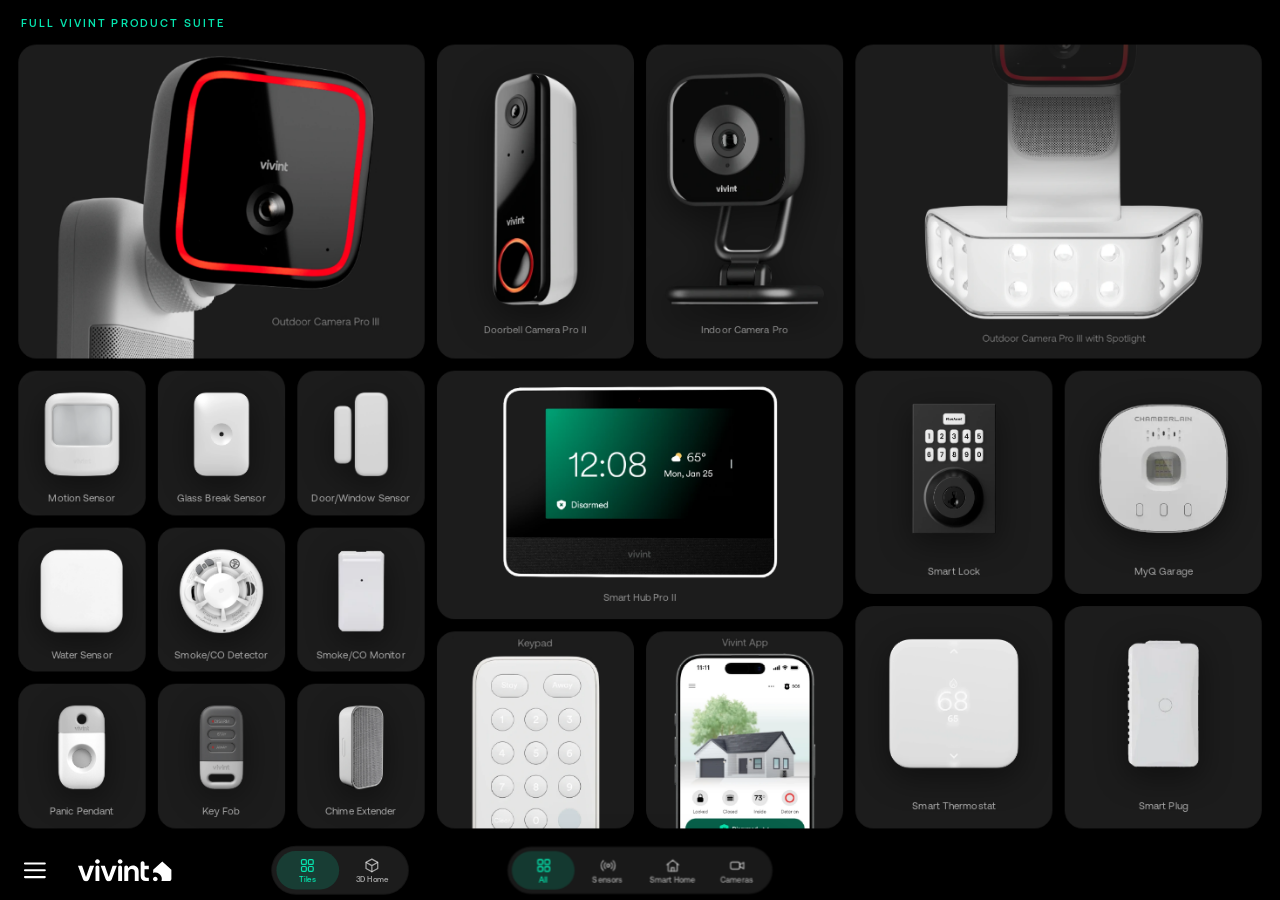
==== commit 4831bc88: "Auto-sync from Claude Code" ====
--- a/pitch/index.html
+++ b/pitch/index.html
@@ -4988,7 +4988,7 @@
 { const pg=$('#p-home'), pill=$('#hmode'), box=$('#tour3d');
   const set=m=>{ const d3=m==='3d'; pg.classList.toggle('d3',d3); pill.classList.toggle('d3',d3); document.body.classList.toggle('hd3',d3);
     pill.querySelectorAll('button').forEach(b=>b.classList.toggle('on',b.dataset.hm===m));
-    if(d3&&!box.firstChild){ const f=document.createElement('iframe'); f.src='assets/tour/index.html?v=37&fb=76';   /* (SHP app: full screen, the footer's 76px kept clear) */ f.title='3D home tour'; f.setAttribute('allow','fullscreen'); box.appendChild(f); } };
+    if(d3&&!box.firstChild){ const f=document.createElement('iframe'); f.src='assets/tour/index.html?v=39&fb=76';   /* (SHP app: full screen, the footer's 76px kept clear) */ f.title='3D home tour'; f.setAttribute('allow','fullscreen'); box.appendChild(f); } };
   pill.addEventListener('click',e=>{ const b=e.target.closest('[data-hm]'); if(b){ e.stopPropagation(); set(b.dataset.hm); } });
   window.HOMEVIEW=set;
   /* keep the pill halfway between the logo and the category pill (both move with the layout) */
@@ -5678,6 +5678,7 @@
 /* the Back pill keeps its spot right of the logo (x 244-349): the eyebrow stays right-aligned and narrows to the space past it */
 html.pp body.hasbk #gTitle{transform:none!important;left:calc(362px - var(--gx,0px))!important;width:calc(var(--ebR) - 362px)!important}
 html.pp body.hasbk #gTitle span{max-width:calc(var(--ebR) - 362px)!important}
+html.pp #bkPill{top:18.5px!important}   /* on the same middle line as the logo and the eyebrow, clear of the headlines below */
 /* Home's pinned eyebrow (#lpT): same corner, same middle line */
 html.pp #lpT{transform:translateY(17px)!important;left:0!important;width:var(--ppRx)!important}
 html.pp #lpT .lpl{left:auto!important;right:0;text-align:right}
@@ -5715,4 +5716,4 @@
 <link rel="stylesheet" href="ipp/protect.css?v=1"><script src="ipp/protect.js?v=1" defer></script>
 <link rel="stylesheet" href="ipp/sales.css?v=1"><script src="ipp/sales.js?v=1" defer></script>
 <!-- shared navigation (app selector in the menu): same in all three apps -->
-<link rel="stylesheet" href="../nav/shpnav.css?v=bb8b0508"><script src="../nav/shpnav.js?v=bb8b0508" defer></script>
+<link rel="stylesheet" href="../nav/shpnav.css?v=4f9ffbb2"><script src="../nav/shpnav.js?v=4f9ffbb2" defer></script>
--- a/nav/shpnav.css
+++ b/nav/shpnav.css
@@ -173,6 +173,22 @@
 /* phone: the corner sits level with the page tabs (#pfoot: bottom var(--sab) + 10px, 60px tall) */
 html.shpn-recruit.shpn-top #pfoot { left: max(12px, calc(env(safe-area-inset-left, 0px) + 4px)) !important; }
 html.shpn-recruit .shpn-corner .shpn-logo svg { height: 18px; }
+/* the corner at exactly Fast Pitch's size and place (html.shpn-pk, set by shpnav.js pitchFit on iPads and upright iPhones): Pitch's
+   stage px x --shpn-k. iPad (both ways): hamburger box 52, glyph 34, logo 110 x 26 starting 22 after the box, box 14 from the left
+   and 8 from the bottom (28 on an upright iPad). Upright iPhone: box 68, glyph 40, logo 131 x 31 starting 8 after it, 18 / 11 from
+   the left / top. The variables also move everything that keeps clear of the corner (menu card, shade, last section). */
+html.shpn-recruit.shpn-pk { --shpn-l: calc(var(--shpn-x0, 0px) + 14px * var(--shpn-k)); --shpn-b: calc(var(--shpn-b0, 0px) + var(--shpn-pb, 8px) * var(--shpn-k));
+  --shpn-hit: calc(52px * var(--shpn-k)); --shpn-sh: drop-shadow(0 calc(1px * var(--shpn-k)) calc(4px * var(--shpn-k)) rgba(0, 0, 0, .6)); }
+html.shpn-recruit.shpn-pk.shpn-top { --shpn-l: calc(var(--shpn-x0, 0px) + 18px * var(--shpn-k)); --shpn-hit: calc(68px * var(--shpn-k)); --shpn-top0: calc(var(--shpn-y0, 0px) + 11px * var(--shpn-k)); }
+html.shpn-recruit.shpn-pk .shpn-corner { gap: 0; }
+html.shpn-recruit.shpn-pk .shpn-corner .shpn-burger svg { width: calc(34px * var(--shpn-k)); height: calc(34px * var(--shpn-k)); stroke-width: 1.75; filter: var(--shpn-sh); }
+html.shpn-recruit.shpn-pk .shpn-corner .shpn-logo { padding: 0; margin-left: calc(22px * var(--shpn-k)); }
+html.shpn-recruit.shpn-pk .shpn-corner .shpn-logo svg { width: calc(109.95px * var(--shpn-k)); height: calc(26px * var(--shpn-k)); margin-top: 0; filter: var(--shpn-sh); }
+html.shpn-recruit.shpn-pk.shpn-top .shpn-corner .shpn-burger svg { width: calc(40px * var(--shpn-k)); height: calc(40px * var(--shpn-k)); }
+html.shpn-recruit.shpn-pk.shpn-top .shpn-corner .shpn-logo { margin-left: calc(8px * var(--shpn-k)); }
+html.shpn-recruit.shpn-pk.shpn-top .shpn-corner .shpn-logo svg { width: calc(131.09px * var(--shpn-k)); height: calc(31px * var(--shpn-k)); margin-top: calc(-1px * var(--shpn-k)); }
+/* upright iPhone: the header's pills (FAQs, Guide, Onboard) start just past the logo */
+html.shpn-recruit.shpn-pk.shpn-top #phdr .ph-scroll { padding-left: calc(var(--shpn-x0, 0px) + 225.1px * var(--shpn-k)); }
 /* its menu: the same card as the others (solid, 30px corners), above the corner, opening out of the hamburger */
 html.shpn-recruit .dw.shpn .dw-panel { height: auto !important; bottom: calc(var(--shpn-foot) + 8px) !important; border-radius: 30px; background: #121212; -webkit-backdrop-filter: none; backdrop-filter: none;
   border-color: rgba(255, 255, 255, .08); }
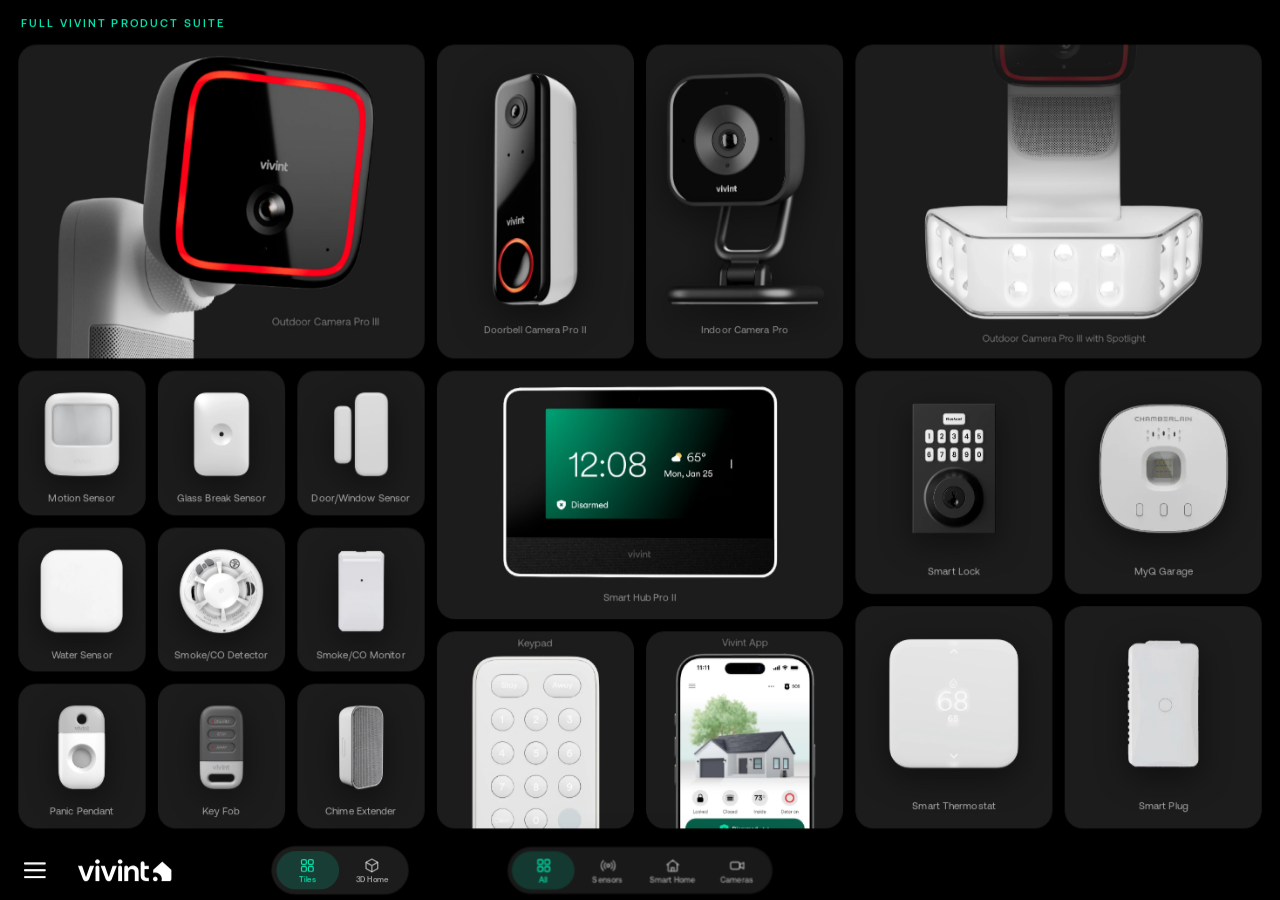
==== commit 1406beec: "Auto-sync from Claude Code" ====
--- a/pitch/index.html
+++ b/pitch/index.html
@@ -2508,7 +2508,7 @@
         <div class="strip"><div class="hbpane" id="hbCall"></div><div class="hbpane" id="hbSpec"></div></div>
         <div class="fsp spill" style="left:578px;top:869px;width:220px;height:60px"><i class="ind"></i><button class="on" data-fs="f">Hardware</button><button data-fs="s">Specs</button></div>
       </div>
-      <div id="emuLayer" class="in"><div class="st"><iframe id="emuF" class="emuf" title="Smart Hub Pro 2" allow="autoplay" data-src="assets/emu/index.html?v=13"></iframe><div class="tf"></div></div></div>
+      <div id="emuLayer" class="in"><div class="st"><iframe id="emuF" class="emuf" title="Smart Hub Pro 2" allow="autoplay" data-src="assets/emu/index.html?v=14"></iframe><div class="tf"></div></div></div>
       <div class="otab hb" data-t="hist"><div class="hx3" id="hbX"><div class="hbpane" id="hbHist"></div><div class="hbpane" id="hbNew"></div><div class="hbpane" id="hbOut"></div></div><div class="hb3pill" id="hb3"><i class="ind"></i><button class="on" data-hb3="0">Historical</button><button data-hb3="1">What’s New</button><button data-hb3="2">Internet Outage</button></div></div>
       <div class="otab hb" data-t="cmp"><div id="hbCmp"></div></div>
       <div class="otab tall hb" data-t="videos" hidden><div id="hbVlib"></div></div>
@@ -4988,7 +4988,7 @@
 { const pg=$('#p-home'), pill=$('#hmode'), box=$('#tour3d');
   const set=m=>{ const d3=m==='3d'; pg.classList.toggle('d3',d3); pill.classList.toggle('d3',d3); document.body.classList.toggle('hd3',d3);
     pill.querySelectorAll('button').forEach(b=>b.classList.toggle('on',b.dataset.hm===m));
-    if(d3&&!box.firstChild){ const f=document.createElement('iframe'); f.src='assets/tour/index.html?v=39&fb=76';   /* (SHP app: full screen, the footer's 76px kept clear) */ f.title='3D home tour'; f.setAttribute('allow','fullscreen'); box.appendChild(f); } };
+    if(d3&&!box.firstChild){ const f=document.createElement('iframe'); f.src='assets/tour/index.html?v=41&fb=76';   /* (SHP app: full screen, the footer's 76px kept clear) */ f.title='3D home tour'; f.setAttribute('allow','fullscreen'); box.appendChild(f); } };
   pill.addEventListener('click',e=>{ const b=e.target.closest('[data-hm]'); if(b){ e.stopPropagation(); set(b.dataset.hm); } });
   window.HOMEVIEW=set;
   /* keep the pill halfway between the logo and the category pill (both move with the layout) */
@@ -5716,4 +5716,4 @@
 <link rel="stylesheet" href="ipp/protect.css?v=1"><script src="ipp/protect.js?v=1" defer></script>
 <link rel="stylesheet" href="ipp/sales.css?v=1"><script src="ipp/sales.js?v=1" defer></script>
 <!-- shared navigation (app selector in the menu): same in all three apps -->
-<link rel="stylesheet" href="../nav/shpnav.css?v=4f9ffbb2"><script src="../nav/shpnav.js?v=4f9ffbb2" defer></script>
+<link rel="stylesheet" href="../nav/shpnav.css?v=9c79131d"><script src="../nav/shpnav.js?v=9c79131d" defer></script>
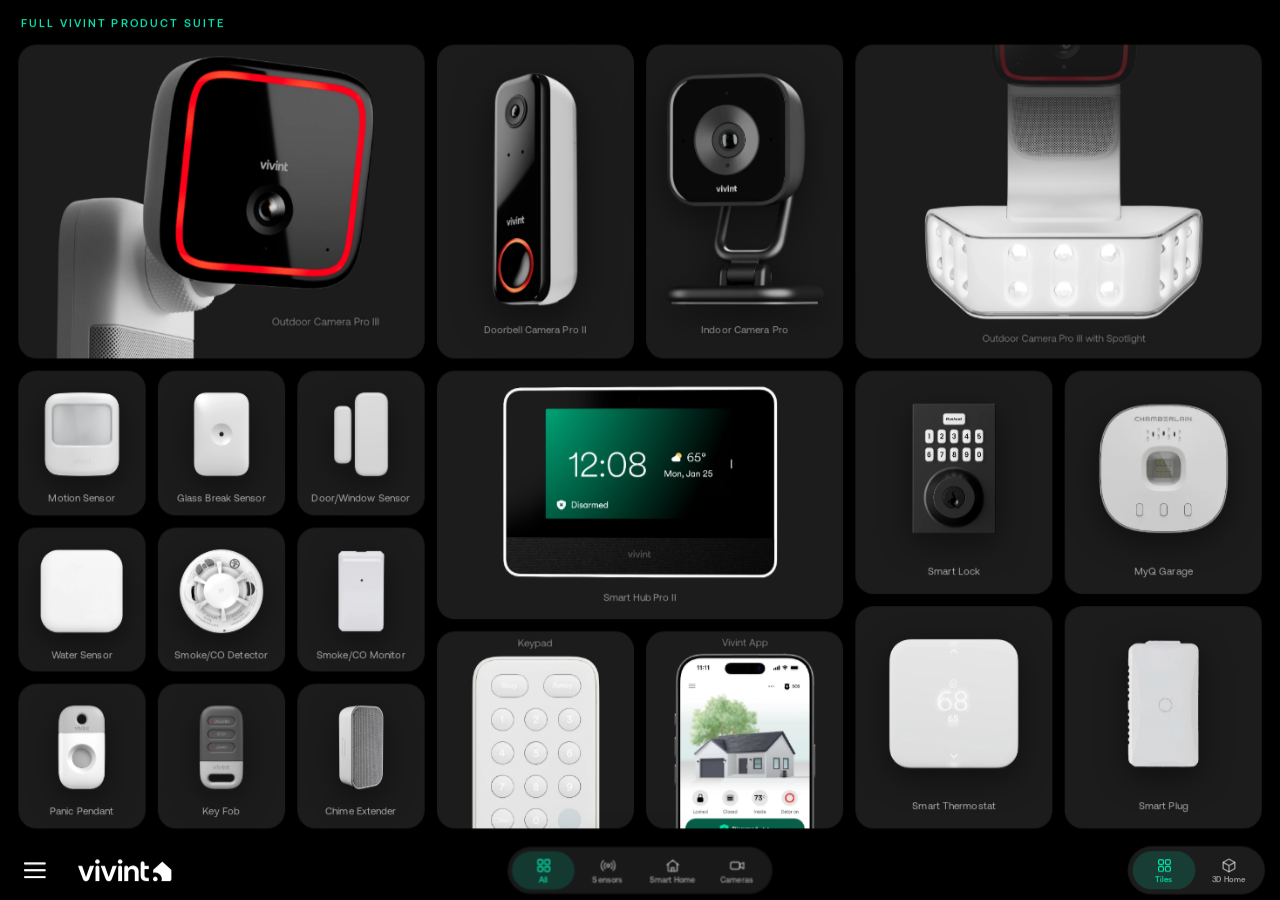
==== commit 32f0cd9c: "Auto-sync from Claude Code" ====
--- a/pitch/index.html
+++ b/pitch/index.html
@@ -1045,6 +1045,7 @@
 
 /* home: nav pill back at the bottom, tiles full size */
 #bar.home #barRight.pnav{top:auto!important;right:auto!important;left:50%!important;bottom:7px!important;transform:translateX(-50%)!important;flex-direction:row!important;width:auto!important;padding:5px!important;gap:2px!important;animation:none!important}
+#bar.home #barRight.pnav{left:var(--hcx,50%)!important}   /* slides left of the view pill when the bar is too narrow for both */
 #bar.home #barRight.pnav .bbtn{width:72px!important;height:44px!important;border-radius:22px!important}
 #bar.home #barRight.pnav .bbtn .ic{width:19px;height:19px}
 #bar.home #barRight.pnav .rdiv{width:1px;height:26px;margin:0 5px}
@@ -4991,11 +4992,15 @@
     if(d3&&!box.firstChild){ const f=document.createElement('iframe'); f.src='assets/tour/index.html?v=41&fb=76';   /* (SHP app: full screen, the footer's 76px kept clear) */ f.title='3D home tour'; f.setAttribute('allow','fullscreen'); box.appendChild(f); } };
   pill.addEventListener('click',e=>{ const b=e.target.closest('[data-hm]'); if(b){ e.stopPropagation(); set(b.dataset.hm); } });
   window.HOMEVIEW=set;
-  /* keep the pill halfway between the logo and the category pill (both move with the layout) */
-  const place=()=>{ const bar=$('#bar'), lg=$('#barlogo'), cat=$('#barRight'); if(!bar||!lg||!cat) return; const b=bar.getBoundingClientRect(), l=lg.getBoundingClientRect(), c=cat.getBoundingClientRect();
-    if(!l.width||!c.width) return; pill.style.setProperty('--hmx', ((l.right+c.left)/2 - b.left)*(bar.offsetWidth/b.width)+'px'); };   /* the stage is scaled to fit: back to bar px */
+  /* the view pill sits in the bottom-right corner; the category pill stays centred unless that would touch it,
+     then it moves to the middle of the room left of the view pill (after the logo, when it shows) */
+  const place=()=>{ const bar=$('#bar'), lg=$('#barlogo'), cat=$('#barRight'); if(!bar||!cat||!bar.classList.contains('home')) return;
+    const b=bar.getBoundingClientRect(), p=pill.getBoundingClientRect(), k=bar.offsetWidth/(b.width||1), cw=cat.offsetWidth; if(!p.width||!cw) return;   /* the stage is scaled to fit: back to bar px */
+    const l=lg&&lg.getBoundingClientRect(), lo=(l&&l.width&&l.right<p.left?l.right-b.left:0)*k+12, hi=(p.left-b.left)*k-12, mid=bar.offsetWidth/2;
+    if(mid+cw/2<=hi&&mid-cw/2>=lo) bar.style.removeProperty('--hcx'); else bar.style.setProperty('--hcx', Math.max(cw/2+8,(lo+hi)/2)+'px'); };
   addEventListener('resize',place); new ResizeObserver(place).observe($('#bar')); [0,120,400,700,1200].forEach(t=>setTimeout(place,t));
   $('#barRight').addEventListener('transitionend',place);
+  new MutationObserver(place).observe($('#bar'),{attributes:true,attributeFilter:['class']});
   /* run the 3D scene only while it is on screen (3D view picked and the home page showing) */
   const ctl=()=>{ const f=box.firstChild; if(!f||!f.contentWindow) return; const on=pg.classList.contains('d3')&&pg.classList.contains('on')&&!document.hidden; f.contentWindow.postMessage({fpTourCtl:on?'resume':'pause'},'*'); };
   new MutationObserver(ctl).observe(pg,{attributes:true,attributeFilter:['class']}); document.addEventListener('visibilitychange',ctl);
@@ -5627,7 +5632,7 @@
 #p-home #tour3d{left:0!important;right:0!important;top:0!important;bottom:0!important;border-radius:0!important}
 /* Tiles | 3D Home: a footer pill like About / Videos / Yard Sign (icon over small label), on the home page only, centred
    halfway between the vivint logo and the category pill (left set by the script below) */
-#bar #hmode{position:absolute;top:auto;bottom:7px;left:var(--hmx,26%);transform:translateX(-50%);display:flex;gap:2px;padding:5px;border-radius:999px;background:#1c1c1c;box-shadow:0 0 0 1px rgba(255,255,255,.08),0 6px 20px rgba(0,0,0,.45);z-index:31;pointer-events:auto;opacity:0;visibility:hidden;transition:opacity .3s,visibility 0s .3s}
+#bar #hmode{position:absolute;top:auto;bottom:7px;left:auto;right:calc(18px + env(safe-area-inset-right,0px));transform:none;display:flex;gap:2px;padding:5px;border-radius:999px;background:#1c1c1c;box-shadow:0 0 0 1px rgba(255,255,255,.08),0 6px 20px rgba(0,0,0,.45);z-index:31;pointer-events:auto;opacity:0;visibility:hidden;transition:opacity .3s,visibility 0s .3s}
 #bar.home #hmode{opacity:1;visibility:visible;transition:opacity .3s}
 #bar #hmode button{width:72px;height:44px;min-width:0;padding:0;border-radius:22px;display:flex;flex-direction:column;align-items:center;justify-content:center;gap:3px;color:rgba(255,255,255,.62);font:inherit;letter-spacing:0}
 #bar #hmode button:active{transform:scale(.95)}
@@ -5658,7 +5663,7 @@
 </script>
 <!-- iPhone portrait layouts (html.pp), one file per section group -->
 <style>html.pp #stage{height:var(--H)}</style>
-<link rel="stylesheet" href="pp/shell.css?v=14"><script src="pp/shell.js?v=7" defer></script>
+<link rel="stylesheet" href="pp/shell.css?v=15"><script src="pp/shell.js?v=7" defer></script>
 <link rel="stylesheet" href="pp/prodA.css?v=2"><script src="pp/prodA.js?v=2" defer></script>
 <link rel="stylesheet" href="pp/prodB.css?v=2"><script src="pp/prodB.js?v=2" defer></script>
 <link rel="stylesheet" href="pp/sales.css?v=1"><script src="pp/sales.js?v=1" defer></script>
--- a/pitch/pp/shell.css
+++ b/pitch/pp/shell.css
@@ -28,13 +28,13 @@
   html.pp #burger,html.pp #bar #hmode button,html.pp #bar #homeX .bbtn,html.pp #barRight.pnav .bbtn,html.pp #bar #prodBtn,html.pp #bar #amtBtn{transition:opacity .2s ease,color .15s ease!important}
   html.pp #burger:active,html.pp #bar #hmode button:active,html.pp #bar #homeX .bbtn:active,html.pp #barRight.pnav .bbtn:active,html.pp #bar #prodBtn:active,html.pp #bar #amtBtn:active{transform:none}}
 
-/* Home: one row = Tiles | 3D Home on the left (12-178), the four categories on the right (188-588). Burger + logo are at the top;
+/* Home: one row = the four categories on the left (12-412), Tiles | 3D Home in the bottom-right corner (422-588). Burger + logo are at the top;
    About / Videos / Yard Sign live in the menu only (the old #homeX pill is gone, nav/shpnav.css) */
-html.pp #bar #hmode{left:12px!important;right:auto!important;transform:none!important;bottom:var(--ppB)!important}
+html.pp #bar #hmode{left:auto!important;right:12px!important;transform:none!important;bottom:var(--ppB)!important}
 html.pp #bar #hmode button{width:78px!important}
 html.pp #bar #hmode i{top:5px!important;left:5px!important;width:78px!important;height:58px!important;border-radius:29px!important}
 html.pp #bar #hmode.d3 i{transform:translateX(80px)!important}
-html.pp #bar.home #barRight.pnav{left:auto!important;right:12px!important;transform:none!important;bottom:var(--ppB)!important;width:calc(100% - 12px - 12px - 166px - 10px)!important;box-sizing:border-box;justify-content:space-between}
+html.pp #bar.home #barRight.pnav{left:12px!important;right:auto!important;transform:none!important;bottom:var(--ppB)!important;width:calc(100% - 12px - 12px - 166px - 10px)!important;box-sizing:border-box;justify-content:space-between}
 html.pp #bar.home #barRight.pnav .bbtn{flex:1 1 0!important;width:auto!important;min-width:0}
 html.pp #bar #homeX{left:auto!important;right:12px!important;transform:none!important}
 html.pp #bar #homeX .bbtn{width:84px!important}
